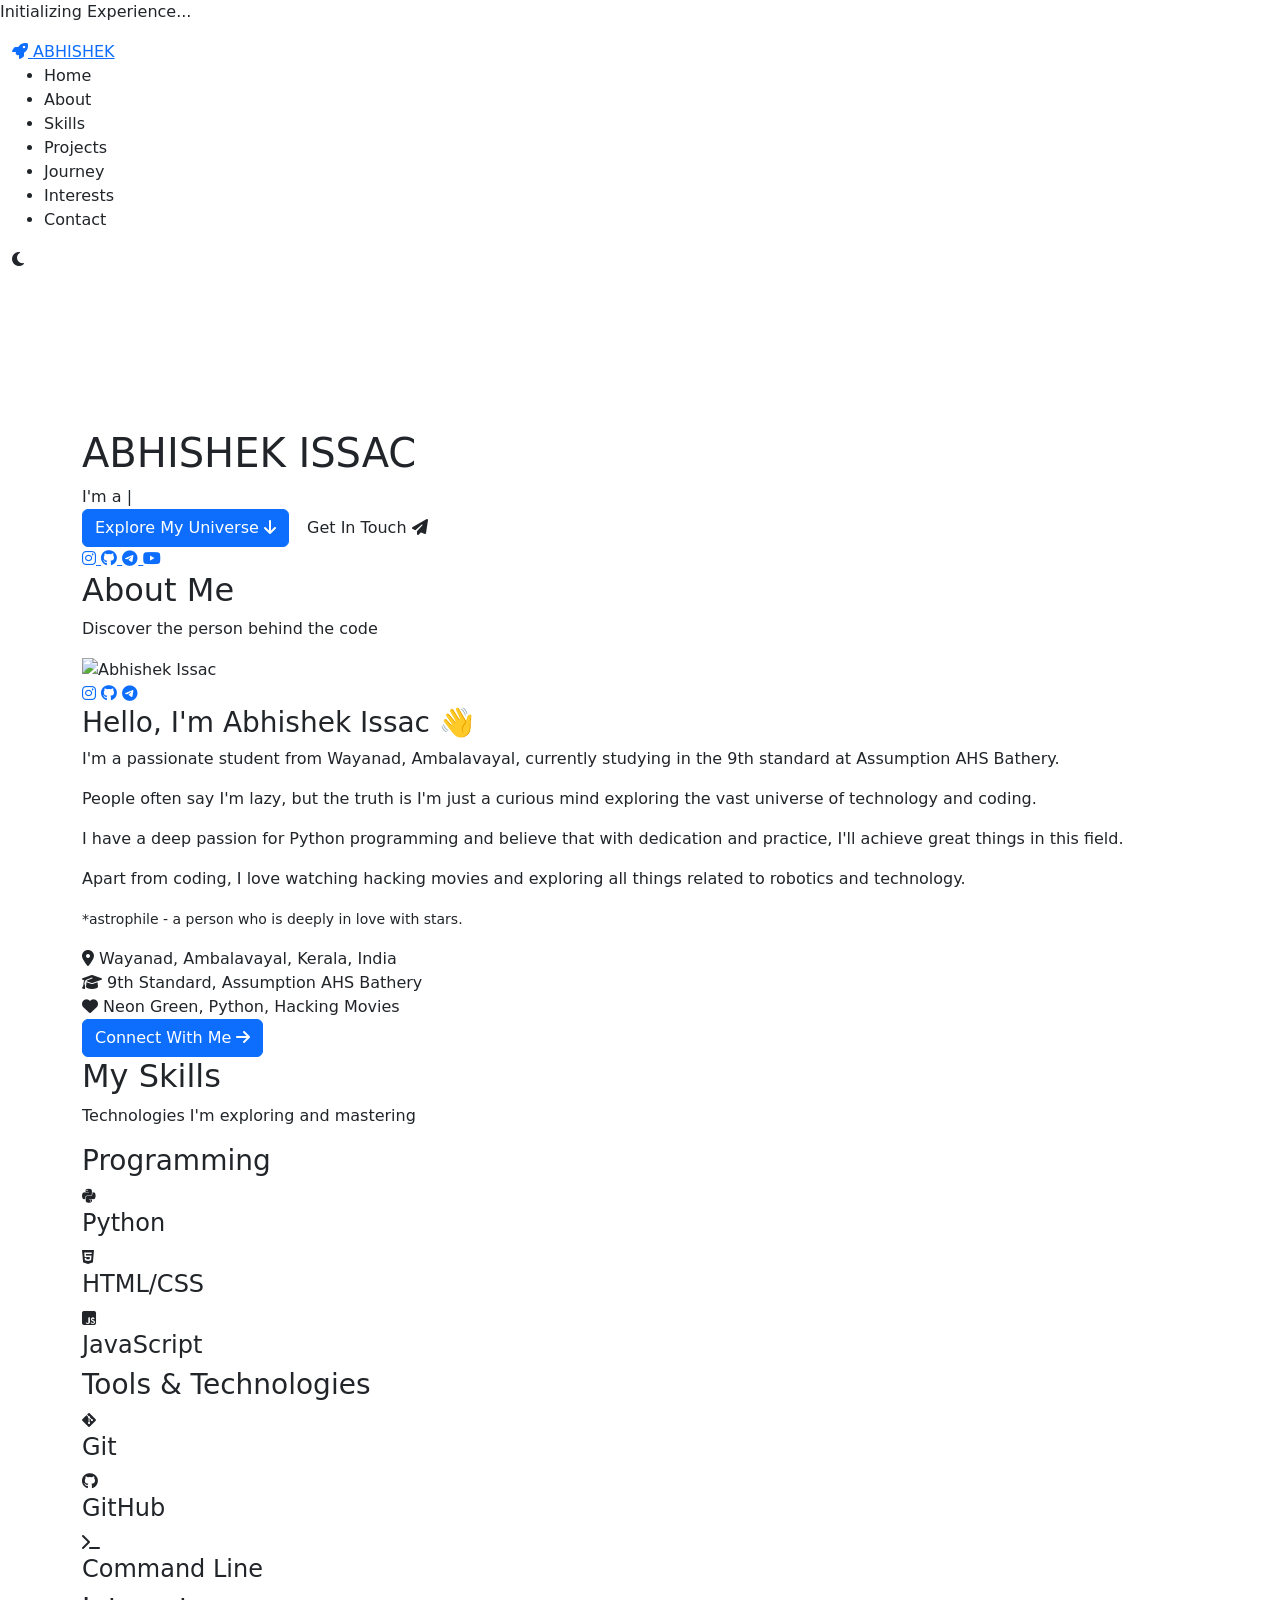
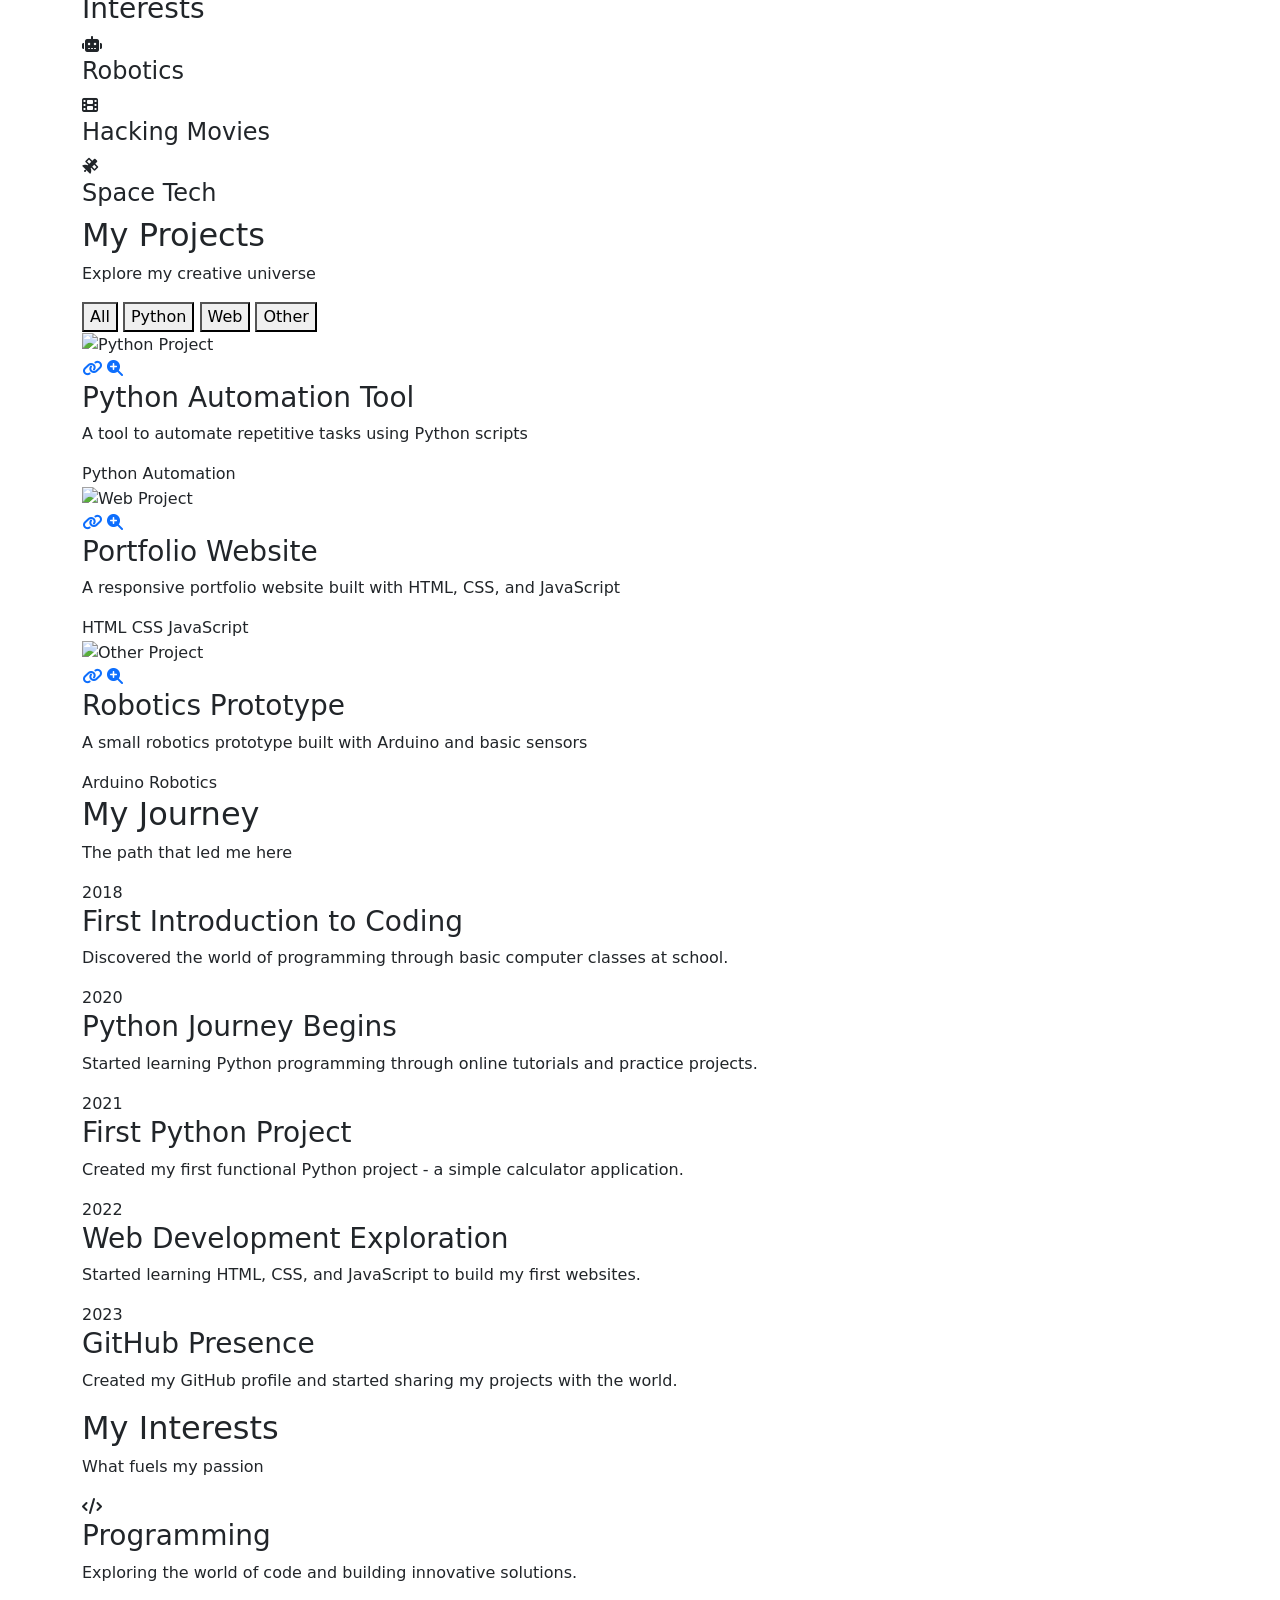
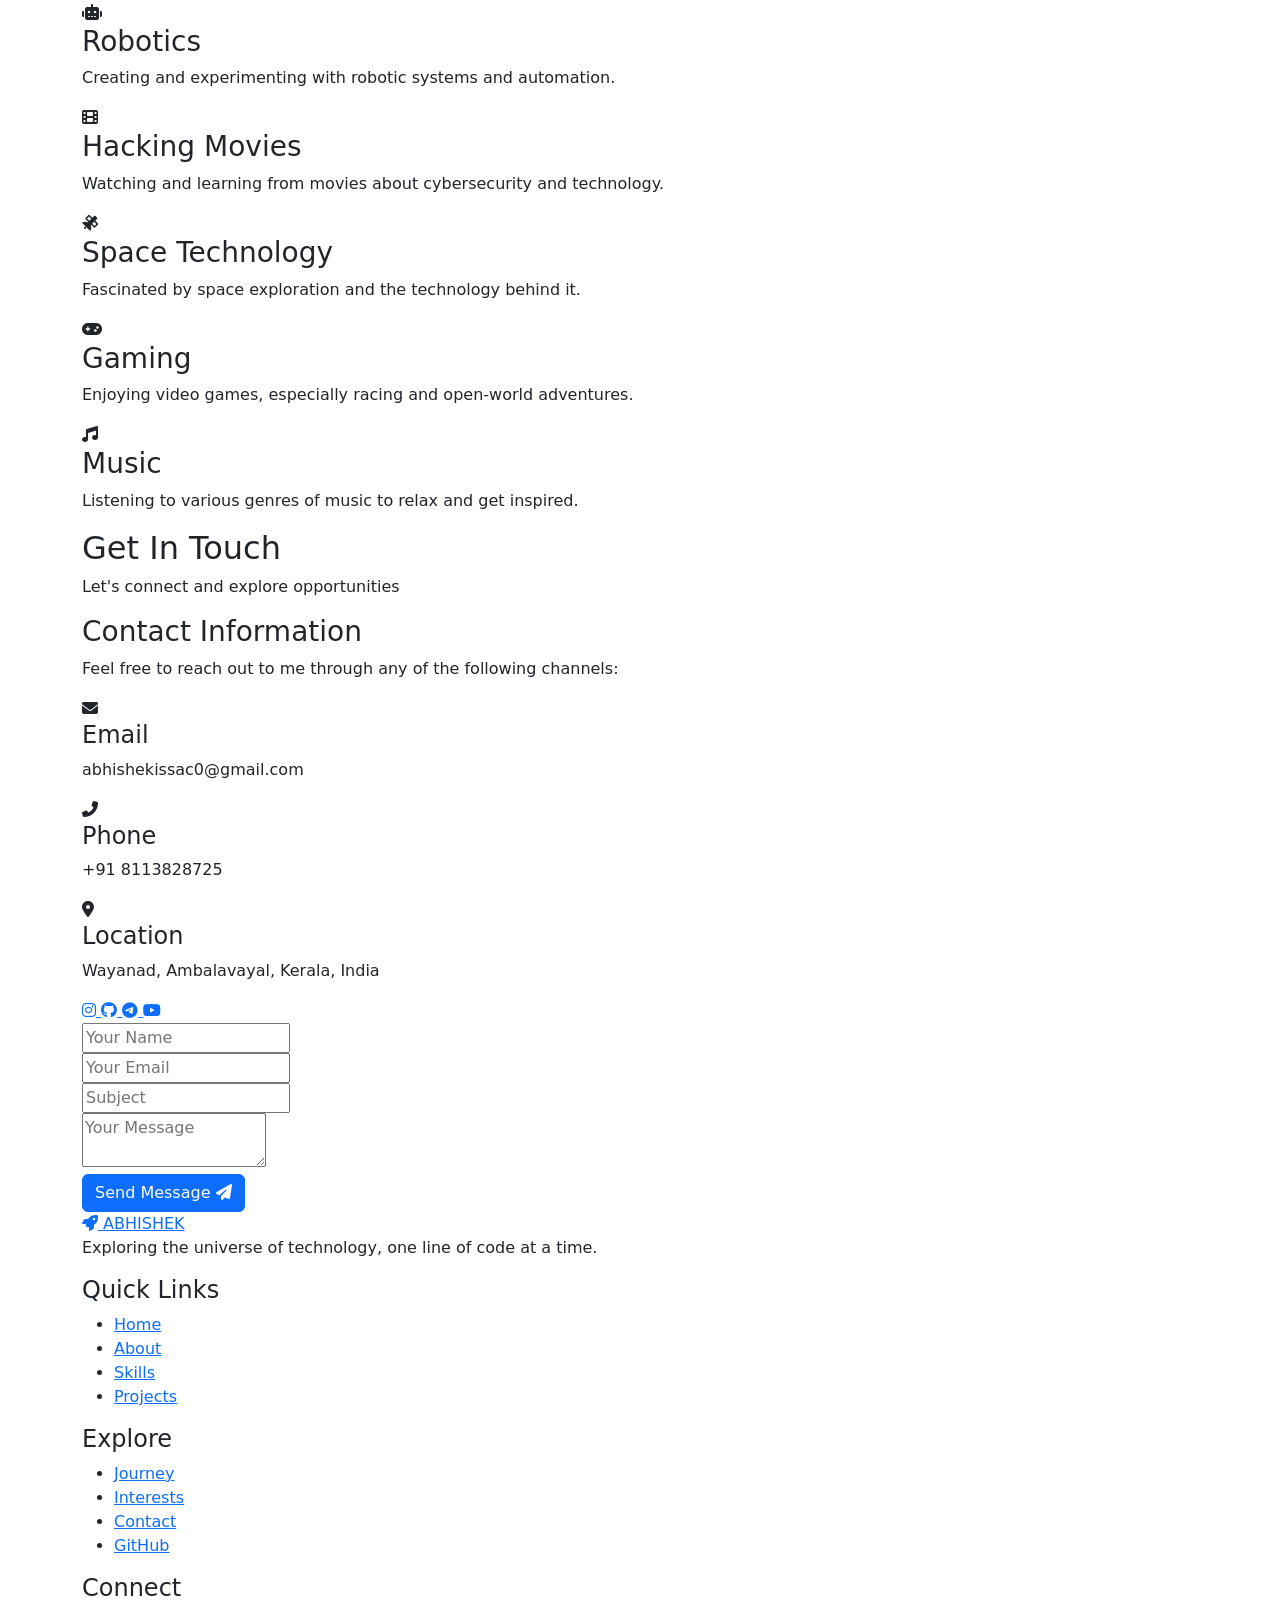
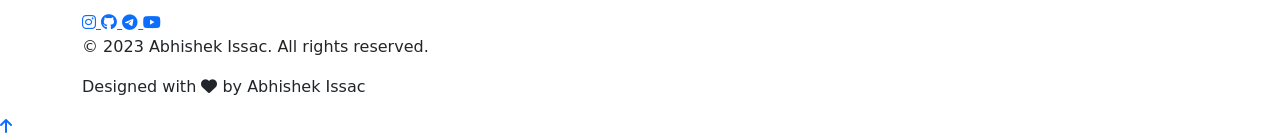
==== index.html @ 9689aa0f "Update index.html" ====
<!DOCTYPE html>
<html lang="en">
<head>
    <meta charset="UTF-8">
    <meta name="viewport" content="width=device-width, initial-scale=1.0">
    <title>Abhishek Issac | Flagship Portfolio</title>
    <meta name="description" content="Flagship portfolio website of Abhishek Issac - Student, Python Enthusiast & Future Tech Innovator">
    
    <!-- Favicon -->
    <link rel="icon" href="assets/images/favicon.png" type="image/png">
    
    <!-- External CSS Libraries -->
    <link rel="stylesheet" href="https://cdnjs.cloudflare.com/ajax/libs/font-awesome/6.4.0/css/all.min.css">
    <link rel="stylesheet" href="https://cdnjs.cloudflare.com/ajax/libs/animate.css/4.1.1/animate.min.css">
    <link rel="stylesheet" href="https://cdn.jsdelivr.net/npm/bootstrap@5.3.0/dist/css/bootstrap.min.css">
    <link rel="stylesheet" href="https://cdnjs.cloudflare.com/ajax/libs/aos/2.3.4/aos.css">
    <link rel="stylesheet" href="https://cdnjs.cloudflare.com/ajax/libs/Swiper/8.4.5/swiper-bundle.min.css">
    
    <!-- Custom CSS -->
    <link rel="stylesheet" href="assets/css/style.css">
    <link rel="stylesheet" href="assets/css/animations.css">
    <link rel="stylesheet" href="assets/css/responsive.css">
    
    <!-- Preload Critical Resources -->
    <link rel="preload" href="assets/fonts/Orbitron-VariableFont_wght.ttf" as="font" type="font/ttf" crossorigin>
    <link rel="preload" href="assets/videos/hero-bg.mp4" as="video" type="video/mp4">
    
    <!-- Open Graph / Meta Tags for Social Sharing -->
    <meta property="og:title" content="Abhishek Issac | Flagship Portfolio">
    <meta property="og:description" content="Flagship portfolio website of Abhishek Issac - Student, Python Enthusiast & Future Tech Innovator">
    <meta property="og:image" content="https://via.placeholder.com/1200x630">
    <meta property="og:url" content="https://abhishek-issac.github.io">
    <meta name="twitter:card" content="summary_large_image">
</head>
<body>
    <!-- Preloader -->
    <div id="preloader">
        <div class="loader">
            <div class="planet-loader">
                <div class="ring"></div>
                <div class="planet"></div>
            </div>
            <p class="loading-text">Initializing Experience...</p>
        </div>
    </div>

    <!-- Background Effects -->
    <div id="stars-container"></div>
    <div id="particles-js"></div>
    
    <!-- Cursor Effect -->
    <div class="cursor-dot"></div>
    <div class="cursor-outline"></div>

    <!-- Header -->
    <header class="header">
        <div class="container-fluid">
            <div class="header-content">
                <div class="logo">
                    <a href="#home">
                        <span class="logo-icon"><i class="fas fa-rocket"></i></span>
                        <span class="logo-text">ABHISHEK</span>
                    </a>
                </div>
                
                <nav class="nav-menu">
                    <ul>
                        <li><a href="#home" class="nav-link active">Home</a></li>
                        <li><a href="#about" class="nav-link">About</a></li>
                        <li><a href="#skills" class="nav-link">Skills</a></li>
                        <li><a href="#projects" class="nav-link">Projects</a></li>
                        <li><a href="#journey" class="nav-link">Journey</a></li>
                        <li><a href="#interests" class="nav-link">Interests</a></li>
                        <li><a href="#contact" class="nav-link">Contact</a></li>
                    </ul>
                </nav>
                
                <div class="menu-toggle">
                    <span></span>
                    <span></span>
                    <span></span>
                </div>
                
                <div class="theme-toggle">
                    <i class="fas fa-moon"></i>
                </div>
            </div>
        </div>
    </header>

    <!-- Hero Section -->
    <section id="home" class="hero">
        <div class="hero-bg">
            <video autoplay muted loop playsinline class="hero-video">
                <source src="assets/videos/hero-bg.mp4" type="video/mp4">
            </video>
            <div class="overlay"></div>
        </div>
        
        <div class="hero-content">
            <div class="container">
                <div class="hero-inner">
                    <div class="hero-text">
                        <h1 class="hero-title animate__animated animate__fadeInUp">
                            <span class="line">ABHISHEK</span>
                            <span class="line">ISSAC</span>
                        </h1>
                        
                        <div class="hero-subtitle animate__animated animate__fadeInUp animate__delay-1s">
                            <div class="code-typing">
                                <span class="static-text">I'm a </span>
                                <span id="typing-text"></span>
                                <span class="cursor">|</span>
                            </div>
                        </div>
                        
                        <div class="hero-buttons animate__animated animate__fadeInUp animate__delay-2s">
                            <a href="#about" class="btn btn-primary">
                                <span>Explore My Universe</span>
                                <i class="fas fa-arrow-down"></i>
                            </a>
                            <a href="#contact" class="btn btn-outline">
                                <span>Get In Touch</span>
                                <i class="fas fa-paper-plane"></i>
                            </a>
                        </div>
                        
                        <div class="hero-social animate__animated animate__fadeInUp animate__delay-3s">
                            <a href="https://instagram.com/Abhishek_issac_" target="_blank" class="social-link">
                                <i class="fab fa-instagram"></i>
                            </a>
                            <a href="https://github.com/Abhishek-issac" target="_blank" class="social-link">
                                <i class="fab fa-github"></i>
                            </a>
                            <a href="https://t.me/Abhisheksvlog" target="_blank" class="social-link">
                                <i class="fab fa-telegram"></i>
                            </a>
                            <a href="https://www.youtube.com/playlist?list=PL9nqZ8bkLgsmey2G03K1tplG20GuR4be5" target="_blank" class="social-link">
                                <i class="fab fa-youtube"></i>
                            </a>
                        </div>
                    </div>
                    
                    <div class="hero-visual animate__animated animate__fadeInRight">
                        <div class="planet-container">
                            <div class="planet">
                                <div class="planet-surface"></div>
                                <div class="planet-atmosphere"></div>
                                <div class="planet-ring"></div>
                            </div>
                            <div class="orbit">
                                <div class="satellite"></div>
                            </div>
                        </div>
                    </div>
                </div>
            </div>
        </div>
        
        <div class="scroll-indicator">
            <div class="mouse">
                <div class="wheel"></div>
            </div>
            <div class="arrows">
                <span></span>
                <span></span>
                <span></span>
            </div>
        </div>
    </section>

    <!-- About Section -->
    <section id="about" class="about section">
        <div class="container">
            <div class="section-header">
                <h2 class="section-title">About Me</h2>
                <div class="section-divider"></div>
                <p class="section-subtitle">Discover the person behind the code</p>
            </div>
            
            <div class="about-content">
                <div class="about-image" data-aos="fade-right">
                    <div class="image-frame">
                        <img src="https://via.placeholder.com/500x600" alt="Abhishek Issac" class="profile-img">
                        <div class="image-overlay">
                            <div class="social-icons">
                                <a href="https://instagram.com/Abhishek_issac_" target="_blank"><i class="fab fa-instagram"></i></a>
                                <a href="https://github.com/Abhishek-issac" target="_blank"><i class="fab fa-github"></i></a>
                                <a href="https://t.me/Abhisheksvlog" target="_blank"><i class="fab fa-telegram"></i></a>
                            </div>
                        </div>
                    </div>
                </div>
                
                <div class="about-text" data-aos="fade-left">
                    <h3>Hello, I'm Abhishek Issac 👋</h3>
                    <p>I'm a passionate student from <span class="highlight">Wayanad, Ambalavayal</span>, currently studying in the 9th standard at Assumption AHS Bathery.</p>
                    <p>People often say I'm <span class="highlight">lazy</span>, but the truth is I'm just a curious mind exploring the vast universe of technology and coding.</p>
                    <p>I have a deep passion for <span class="highlight">Python programming</span> and believe that with dedication and practice, I'll achieve great things in this field.</p>
                    <p>Apart from coding, I love watching <span class="highlight">hacking movies</span> and exploring all things related to <span class="highlight">robotics and technology</span>.</p>
                    <p class="astrophile-note"><small>*astrophile - a person who is deeply in love with stars.</small></p>
                    
                    <div class="personal-info">
                        <div class="info-item">
                            <i class="fas fa-map-marker-alt"></i>
                            <span>Wayanad, Ambalavayal, Kerala, India</span>
                        </div>
                        <div class="info-item">
                            <i class="fas fa-graduation-cap"></i>
                            <span>9th Standard, Assumption AHS Bathery</span>
                        </div>
                        <div class="info-item">
                            <i class="fas fa-heart"></i>
                            <span>Neon Green, Python, Hacking Movies</span>
                        </div>
                    </div>
                    
                    <a href="#contact" class="btn btn-primary">
                        <span>Connect With Me</span>
                        <i class="fas fa-arrow-right"></i>
                    </a>
                </div>
            </div>
        </div>
    </section>

    <!-- Skills Section -->
    <section id="skills" class="skills section">
        <div class="container">
            <div class="section-header">
                <h2 class="section-title">My Skills</h2>
                <div class="section-divider"></div>
                <p class="section-subtitle">Technologies I'm exploring and mastering</p>
            </div>
            
            <div class="skills-container">
                <div class="skill-category" data-aos="fade-up" data-aos-delay="100">
                    <h3>Programming</h3>
                    <div class="skills-grid">
                        <div class="skill-item">
                            <div class="skill-icon">
                                <i class="fab fa-python"></i>
                            </div>
                            <div class="skill-info">
                                <h4>Python</h4>
                                <div class="skill-bar">
                                    <div class="skill-progress" style="width: 75%"></div>
                                </div>
                            </div>
                        </div>
                        
                        <div class="skill-item">
                            <div class="skill-icon">
                                <i class="fab fa-html5"></i>
                            </div>
                            <div class="skill-info">
                                <h4>HTML/CSS</h4>
                                <div class="skill-bar">
                                    <div class="skill-progress" style="width: 65%"></div>
                                </div>
                            </div>
                        </div>
                        
                        <div class="skill-item">
                            <div class="skill-icon">
                                <i class="fab fa-js-square"></i>
                            </div>
                            <div class="skill-info">
                                <h4>JavaScript</h4>
                                <div class="skill-bar">
                                    <div class="skill-progress" style="width: 40%"></div>
                                </div>
                            </div>
                        </div>
                    </div>
                </div>
                
                <div class="skill-category" data-aos="fade-up" data-aos-delay="200">
                    <h3>Tools & Technologies</h3>
                    <div class="skills-grid">
                        <div class="skill-item">
                            <div class="skill-icon">
                                <i class="fab fa-git-alt"></i>
                            </div>
                            <div class="skill-info">
                                <h4>Git</h4>
                                <div class="skill-bar">
                                    <div class="skill-progress" style="width: 60%"></div>
                                </div>
                            </div>
                        </div>
                        
                        <div class="skill-item">
                            <div class="skill-icon">
                                <i class="fab fa-github"></i>
                            </div>
                            <div class="skill-info">
                                <h4>GitHub</h4>
                                <div class="skill-bar">
                                    <div class="skill-progress" style="width: 70%"></div>
                                </div>
                            </div>
                        </div>
                        
                        <div class="skill-item">
                            <div class="skill-icon">
                                <i class="fas fa-terminal"></i>
                            </div>
                            <div class="skill-info">
                                <h4>Command Line</h4>
                                <div class="skill-bar">
                                    <div class="skill-progress" style="width: 50%"></div>
                                </div>
                            </div>
                        </div>
                    </div>
                </div>
                
                <div class="skill-category" data-aos="fade-up" data-aos-delay="300">
                    <h3>Interests</h3>
                    <div class="skills-grid">
                        <div class="skill-item">
                            <div class="skill-icon">
                                <i class="fas fa-robot"></i>
                            </div>
                            <div class="skill-info">
                                <h4>Robotics</h4>
                                <div class="skill-bar">
                                    <div class="skill-progress" style="width: 80%"></div>
                                </div>
                            </div>
                        </div>
                        
                        <div class="skill-item">
                            <div class="skill-icon">
                                <i class="fas fa-film"></i>
                            </div>
                            <div class="skill-info">
                                <h4>Hacking Movies</h4>
                                <div class="skill-bar">
                                    <div class="skill-progress" style="width: 90%"></div>
                                </div>
                            </div>
                        </div>
                        
                        <div class="skill-item">
                            <div class="skill-icon">
                                <i class="fas fa-satellite"></i>
                            </div>
                            <div class="skill-info">
                                <h4>Space Tech</h4>
                                <div class="skill-bar">
                                    <div class="skill-progress" style="width: 85%"></div>
                                </div>
                            </div>
                        </div>
                    </div>
                </div>
            </div>
        </div>
    </section>

    <!-- Projects Section -->
    <section id="projects" class="projects section">
        <div class="container">
            <div class="section-header">
                <h2 class="section-title">My Projects</h2>
                <div class="section-divider"></div>
                <p class="section-subtitle">Explore my creative universe</p>
            </div>
            
            <div class="projects-filter">
                <button class="filter-btn active" data-filter="all">All</button>
                <button class="filter-btn" data-filter="python">Python</button>
                <button class="filter-btn" data-filter="web">Web</button>
                <button class="filter-btn" data-filter="other">Other</button>
            </div>
            
            <div class="projects-grid">
                <div class="project-card" data-category="python" data-aos="zoom-in">
                    <div class="project-image">
                        <img src="https://via.placeholder.com/600x400" alt="Python Project">
                        <div class="project-overlay">
                            <a href="#" class="project-link"><i class="fas fa-link"></i></a>
                            <a href="#" class="project-zoom"><i class="fas fa-search-plus"></i></a>
                        </div>
                    </div>
                    <div class="project-info">
                        <h3>Python Automation Tool</h3>
                        <p>A tool to automate repetitive tasks using Python scripts</p>
                        <div class="project-tags">
                            <span>Python</span>
                            <span>Automation</span>
                        </div>
                    </div>
                </div>
                
                <div class="project-card" data-category="web" data-aos="zoom-in" data-aos-delay="100">
                    <div class="project-image">
                        <img src="https://via.placeholder.com/600x400" alt="Web Project">
                        <div class="project-overlay">
                            <a href="#" class="project-link"><i class="fas fa-link"></i></a>
                            <a href="#" class="project-zoom"><i class="fas fa-search-plus"></i></a>
                        </div>
                    </div>
                    <div class="project-info">
                        <h3>Portfolio Website</h3>
                        <p>A responsive portfolio website built with HTML, CSS, and JavaScript</p>
                        <div class="project-tags">
                            <span>HTML</span>
                            <span>CSS</span>
                            <span>JavaScript</span>
                        </div>
                    </div>
                </div>
                
                <div class="project-card" data-category="other" data-aos="zoom-in" data-aos-delay="200">
                    <div class="project-image">
                        <img src="https://via.placeholder.com/600x400" alt="Other Project">
                        <div class="project-overlay">
                            <a href="#" class="project-link"><i class="fas fa-link"></i></a>
                            <a href="#" class="project-zoom"><i class="fas fa-search-plus"></i></a>
                        </div>
                    </div>
                    <div class="project-info">
                        <h3>Robotics Prototype</h3>
                        <p>A small robotics prototype built with Arduino and basic sensors</p>
                        <div class="project-tags">
                            <span>Arduino</span>
                            <span>Robotics</span>
                        </div>
                    </div>
                </div>
            </div>
        </div>
    </section>

    <!-- Journey Section -->
    <section id="journey" class="journey section">
        <div class="container">
            <div class="section-header">
                <h2 class="section-title">My Journey</h2>
                <div class="section-divider"></div>
                <p class="section-subtitle">The path that led me here</p>
            </div>
            
            <div class="journey-timeline">
                <div class="timeline-item" data-aos="fade-right">
                    <div class="timeline-dot"></div>
                    <div class="timeline-content">
                        <div class="timeline-date">2018</div>
                        <h3>First Introduction to Coding</h3>
                        <p>Discovered the world of programming through basic computer classes at school.</p>
                    </div>
                </div>
                
                <div class="timeline-item" data-aos="fade-left">
                    <div class="timeline-dot"></div>
                    <div class="timeline-content">
                        <div class="timeline-date">2020</div>
                        <h3>Python Journey Begins</h3>
                        <p>Started learning Python programming through online tutorials and practice projects.</p>
                    </div>
                </div>
                
                <div class="timeline-item" data-aos="fade-right">
                    <div class="timeline-dot"></div>
                    <div class="timeline-content">
                        <div class="timeline-date">2021</div>
                        <h3>First Python Project</h3>
                        <p>Created my first functional Python project - a simple calculator application.</p>
                    </div>
                </div>
                
                <div class="timeline-item" data-aos="fade-left">
                    <div class="timeline-dot"></div>
                    <div class="timeline-content">
                        <div class="timeline-date">2022</div>
                        <h3>Web Development Exploration</h3>
                        <p>Started learning HTML, CSS, and JavaScript to build my first websites.</p>
                    </div>
                </div>
                
                <div class="timeline-item" data-aos="fade-right">
                    <div class="timeline-dot"></div>
                    <div class="timeline-content">
                        <div class="timeline-date">2023</div>
                        <h3>GitHub Presence</h3>
                        <p>Created my GitHub profile and started sharing my projects with the world.</p>
                    </div>
                </div>
            </div>
        </div>
    </section>

    <!-- Interests Section -->
    <section id="interests" class="interests section">
        <div class="container">
            <div class="section-header">
                <h2 class="section-title">My Interests</h2>
                <div class="section-divider"></div>
                <p class="section-subtitle">What fuels my passion</p>
            </div>
            
            <div class="interests-container">
                <div class="interest-card" data-aos="flip-left">
                    <div class="interest-icon">
                        <i class="fas fa-code"></i>
                    </div>
                    <h3>Programming</h3>
                    <p>Exploring the world of code and building innovative solutions.</p>
                </div>
                
                <div class="interest-card" data-aos="flip-left" data-aos-delay="100">
                    <div class="interest-icon">
                        <i class="fas fa-robot"></i>
                    </div>
                    <h3>Robotics</h3>
                    <p>Creating and experimenting with robotic systems and automation.</p>
                </div>
                
                <div class="interest-card" data-aos="flip-left" data-aos-delay="200">
                    <div class="interest-icon">
                        <i class="fas fa-film"></i>
                    </div>
                    <h3>Hacking Movies</h3>
                    <p>Watching and learning from movies about cybersecurity and technology.</p>
                </div>
                
                <div class="interest-card" data-aos="flip-left" data-aos-delay="300">
                    <div class="interest-icon">
                        <i class="fas fa-satellite"></i>
                    </div>
                    <h3>Space Technology</h3>
                    <p>Fascinated by space exploration and the technology behind it.</p>
                </div>
                
                <div class="interest-card" data-aos="flip-left" data-aos-delay="400">
                    <div class="interest-icon">
                        <i class="fas fa-gamepad"></i>
                    </div>
                    <h3>Gaming</h3>
                    <p>Enjoying video games, especially racing and open-world adventures.</p>
                </div>
                
                <div class="interest-card" data-aos="flip-left" data-aos-delay="500">
                    <div class="interest-icon">
                        <i class="fas fa-music"></i>
                    </div>
                    <h3>Music</h3>
                    <p>Listening to various genres of music to relax and get inspired.</p>
                </div>
            </div>
        </div>
    </section>

    <!-- Contact Section -->
    <section id="contact" class="contact section">
        <div class="container">
            <div class="section-header">
                <h2 class="section-title">Get In Touch</h2>
                <div class="section-divider"></div>
                <p class="section-subtitle">Let's connect and explore opportunities</p>
            </div>
            
            <div class="contact-content">
                <div class="contact-info" data-aos="fade-right">
                    <h3>Contact Information</h3>
                    <p>Feel free to reach out to me through any of the following channels:</p>
                    
                    <div class="contact-item">
                        <div class="contact-icon">
                            <i class="fas fa-envelope"></i>
                        </div>
                        <div class="contact-text">
                            <h4>Email</h4>
                            <p>abhishekissac0@gmail.com</p>
                        </div>
                    </div>
                    
                    <div class="contact-item">
                        <div class="contact-icon">
                            <i class="fas fa-phone-alt"></i>
                        </div>
                        <div class="contact-text">
                            <h4>Phone</h4>
                            <p>+91 8113828725</p>
                        </div>
                    </div>
                    
                    <div class="contact-item">
                        <div class="contact-icon">
                            <i class="fas fa-map-marker-alt"></i>
                        </div>
                        <div class="contact-text">
                            <h4>Location</h4>
                            <p>Wayanad, Ambalavayal, Kerala, India</p>
                        </div>
                    </div>
                    
                    <div class="social-links">
                        <a href="https://instagram.com/Abhishek_issac_" target="_blank" class="social-link">
                            <i class="fab fa-instagram"></i>
                        </a>
                        <a href="https://github.com/Abhishek-issac" target="_blank" class="social-link">
                            <i class="fab fa-github"></i>
                        </a>
                        <a href="https://t.me/Abhisheksvlog" target="_blank" class="social-link">
                            <i class="fab fa-telegram"></i>
                        </a>
                        <a href="https://www.youtube.com/playlist?list=PL9nqZ8bkLgsmey2G03K1tplG20GuR4be5" target="_blank" class="social-link">
                            <i class="fab fa-youtube"></i>
                        </a>
                    </div>
                </div>
                
                <div class="contact-form" data-aos="fade-left">
                    <form id="contactForm">
                        <div class="form-group">
                            <input type="text" id="name" name="name" placeholder="Your Name" required>
                        </div>
                        <div class="form-group">
                            <input type="email" id="email" name="email" placeholder="Your Email" required>
                        </div>
                        <div class="form-group">
                            <input type="text" id="subject" name="subject" placeholder="Subject" required>
                        </div>
                        <div class="form-group">
                            <textarea id="message" name="message" placeholder="Your Message" required></textarea>
                        </div>
                        <button type="submit" class="btn btn-primary">
                            <span>Send Message</span>
                            <i class="fas fa-paper-plane"></i>
                        </button>
                    </form>
                    <div id="formMessage" class="form-message"></div>
                </div>
            </div>
        </div>
    </section>

    <!-- Footer -->
    <footer class="footer">
        <div class="container">
            <div class="footer-content">
                <div class="footer-logo">
                    <a href="#home">
                        <span class="logo-icon"><i class="fas fa-rocket"></i></span>
                        <span class="logo-text">ABHISHEK</span>
                    </a>
                    <p>Exploring the universe of technology, one line of code at a time.</p>
                </div>
                
                <div class="footer-links">
                    <div class="footer-column">
                        <h4>Quick Links</h4>
                        <ul>
                            <li><a href="#home">Home</a></li>
                            <li><a href="#about">About</a></li>
                            <li><a href="#skills">Skills</a></li>
                            <li><a href="#projects">Projects</a></li>
                        </ul>
                    </div>
                    
                    <div class="footer-column">
                        <h4>Explore</h4>
                        <ul>
                            <li><a href="#journey">Journey</a></li>
                            <li><a href="#interests">Interests</a></li>
                            <li><a href="#contact">Contact</a></li>
                            <li><a href="https://github.com/Abhishek-issac" target="_blank">GitHub</a></li>
                        </ul>
                    </div>
                    
                    <div class="footer-column">
                        <h4>Connect</h4>
                        <div class="social-links">
                            <a href="https://instagram.com/Abhishek_issac_" target="_blank" class="social-link">
                                <i class="fab fa-instagram"></i>
                            </a>
                            <a href="https://github.com/Abhishek-issac" target="_blank" class="social-link">
                                <i class="fab fa-github"></i>
                            </a>
                            <a href="https://t.me/Abhisheksvlog" target="_blank" class="social-link">
                                <i class="fab fa-telegram"></i>
                            </a>
                            <a href="https://www.youtube.com/playlist?list=PL9nqZ8bkLgsmey2G03K1tplG20GuR4be5" target="_blank" class="social-link">
                                <i class="fab fa-youtube"></i>
                            </a>
                        </div>
                    </div>
                </div>
            </div>
            
            <div class="footer-bottom">
                <div class="copyright">
                    <p>&copy; 2023 Abhishek Issac. All rights reserved.</p>
                </div>
                <div class="footer-credits">
                    <p>Designed with <i class="fas fa-heart"></i> by Abhishek Issac</p>
                </div>
            </div>
        </div>
    </footer>

    <!-- Back to Top Button -->
    <a href="#" id="backToTop" class="back-to-top">
        <i class="fas fa-arrow-up"></i>
    </a>

    <!-- External JavaScript Libraries -->
    <script src="https://code.jquery.com/jquery-3.6.0.min.js"></script>
    <script src="https://cdn.jsdelivr.net/npm/bootstrap@5.3.0/dist/js/bootstrap.bundle.min.js"></script>
    <script src="https://cdnjs.cloudflare.com/ajax/libs/aos/2.3.4/aos.js"></script>
    <script src="https://cdnjs.cloudflare.com/ajax/libs/Swiper/8.4.5/swiper-bundle.min.js"></script>
    <script src="https://cdn.jsdelivr.net/particles.js/2.0.0/particles.min.js"></script>
    <script src="https://cdn.jsdelivr.net/npm/typed.js@2.0.12"></script>
    
    <!-- Custom JavaScript -->
    <script src="assets/js/main.js"></script>
    <script src="assets/js/animations.js"></script>
    <script src="assets/js/custom.js"></script>
</body>
</html>
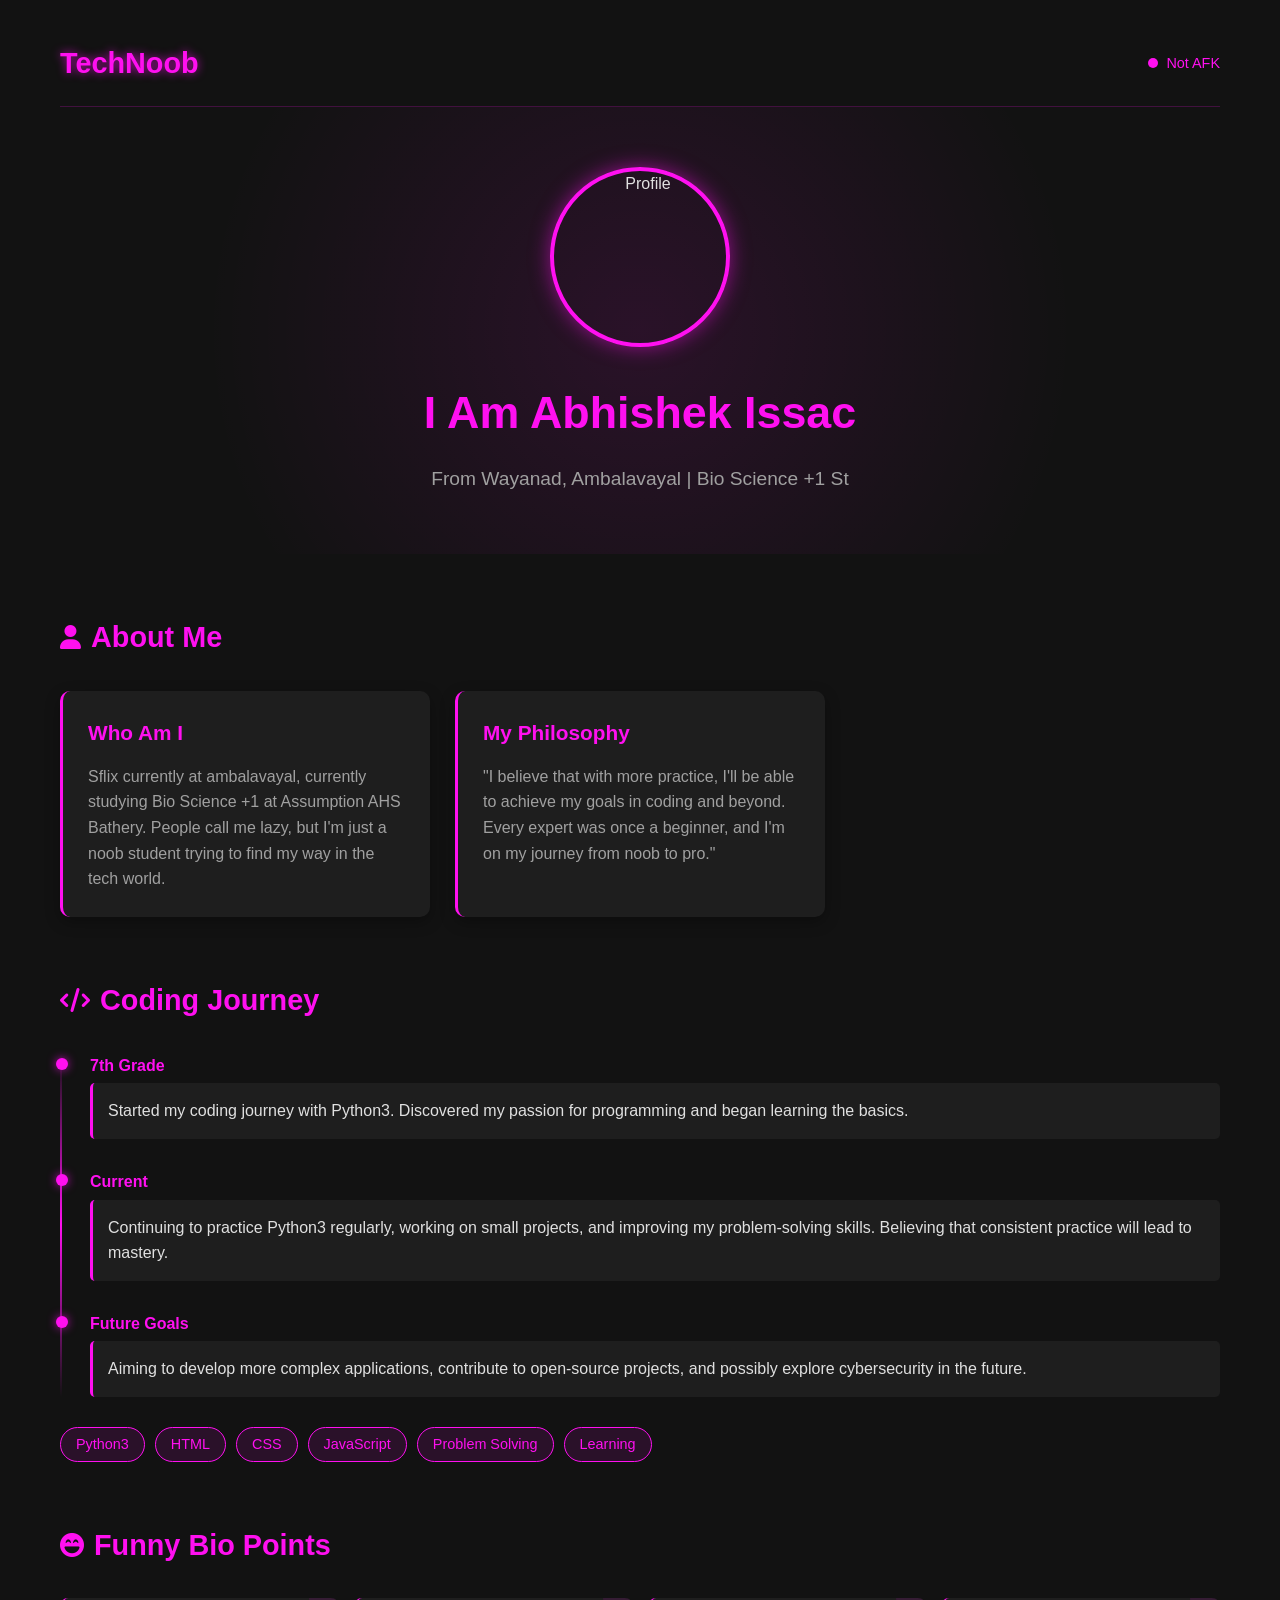
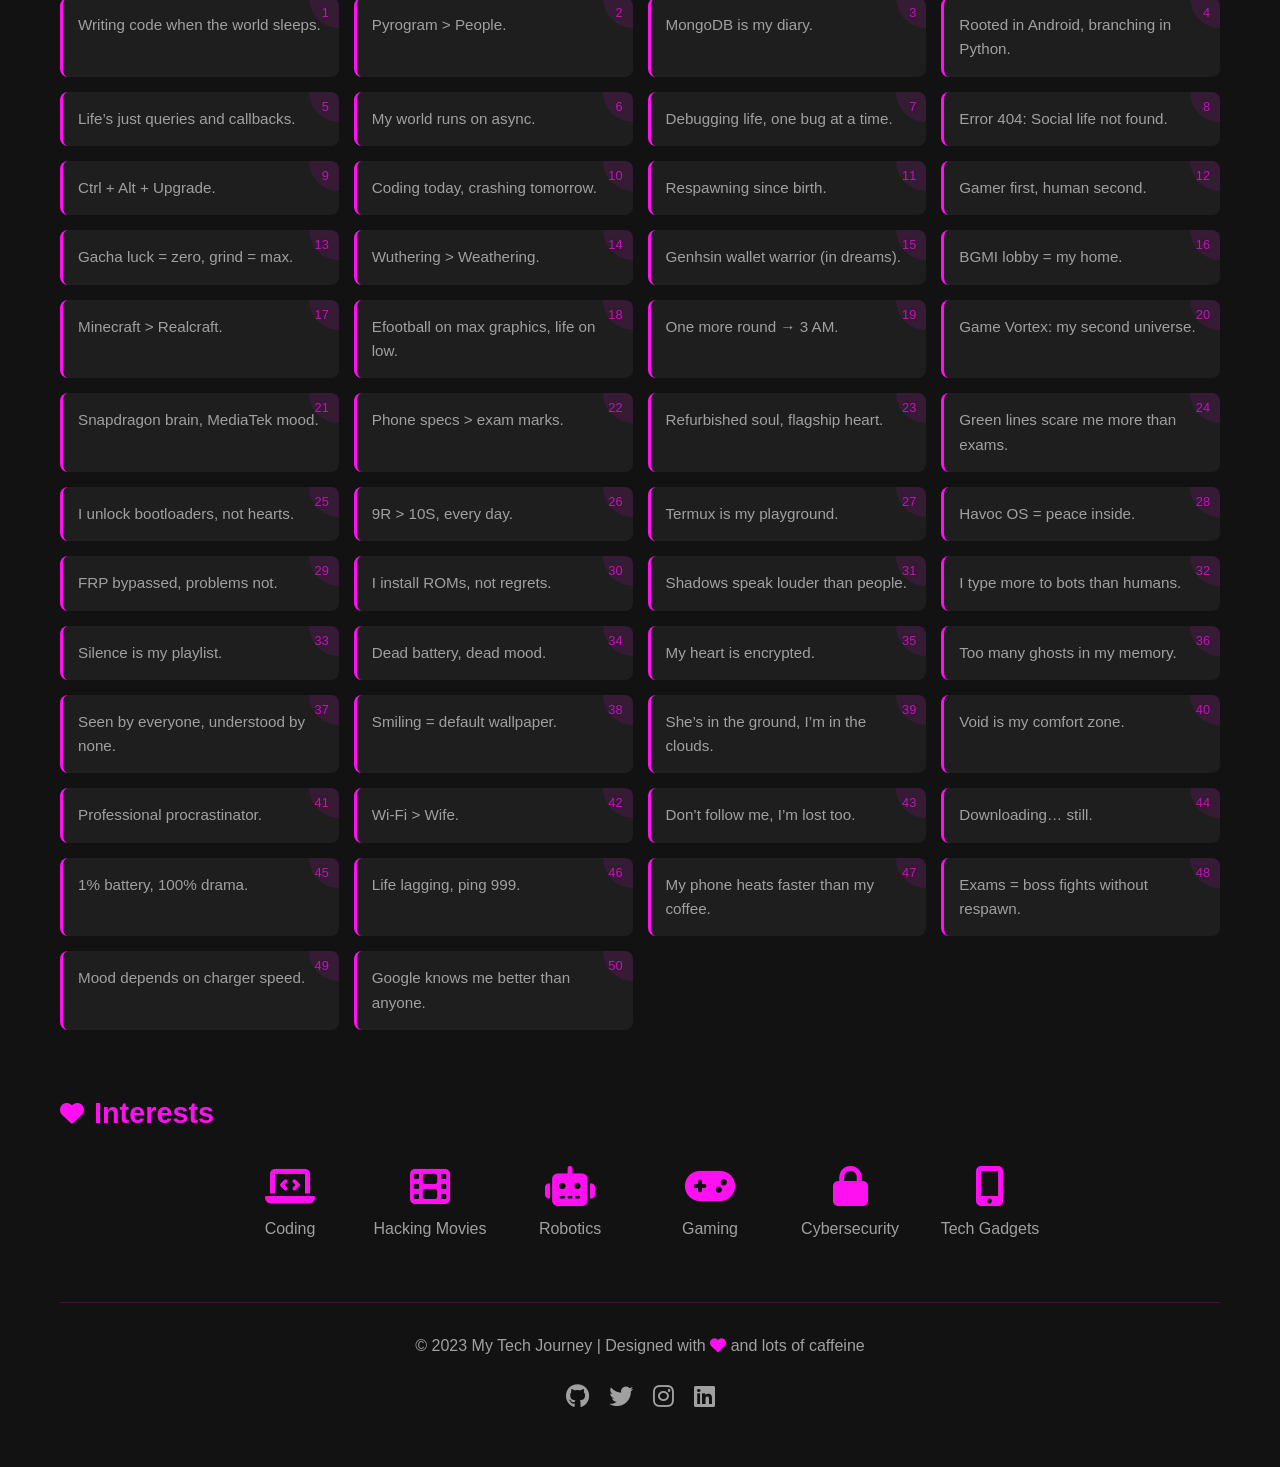
==== commit 9977c7cc: "Update index.html" ====
--- a/index.html
+++ b/index.html
@@ -3,722 +3,702 @@
 <head>
     <meta charset="UTF-8">
     <meta name="viewport" content="width=device-width, initial-scale=1.0">
-    <title>Abhishek Issac | Flagship Portfolio</title>
-    <meta name="description" content="Flagship portfolio website of Abhishek Issac - Student, Python Enthusiast & Future Tech Innovator">
-    
-    <!-- Favicon -->
-    <link rel="icon" href="assets/images/favicon.png" type="image/png">
-    
-    <!-- External CSS Libraries -->
+    <title>About Me | Tech Enthusiast</title>
     <link rel="stylesheet" href="https://cdnjs.cloudflare.com/ajax/libs/font-awesome/6.4.0/css/all.min.css">
-    <link rel="stylesheet" href="https://cdnjs.cloudflare.com/ajax/libs/animate.css/4.1.1/animate.min.css">
-    <link rel="stylesheet" href="https://cdn.jsdelivr.net/npm/bootstrap@5.3.0/dist/css/bootstrap.min.css">
-    <link rel="stylesheet" href="https://cdnjs.cloudflare.com/ajax/libs/aos/2.3.4/aos.css">
-    <link rel="stylesheet" href="https://cdnjs.cloudflare.com/ajax/libs/Swiper/8.4.5/swiper-bundle.min.css">
-    
-    <!-- Custom CSS -->
-    <link rel="stylesheet" href="assets/css/style.css">
-    <link rel="stylesheet" href="assets/css/animations.css">
-    <link rel="stylesheet" href="assets/css/responsive.css">
-    
-    <!-- Preload Critical Resources -->
-    <link rel="preload" href="assets/fonts/Orbitron-VariableFont_wght.ttf" as="font" type="font/ttf" crossorigin>
-    <link rel="preload" href="assets/videos/hero-bg.mp4" as="video" type="video/mp4">
-    
-    <!-- Open Graph / Meta Tags for Social Sharing -->
-    <meta property="og:title" content="Abhishek Issac | Flagship Portfolio">
-    <meta property="og:description" content="Flagship portfolio website of Abhishek Issac - Student, Python Enthusiast & Future Tech Innovator">
-    <meta property="og:image" content="https://via.placeholder.com/1200x630">
-    <meta property="og:url" content="https://abhishek-issac.github.io">
-    <meta name="twitter:card" content="summary_large_image">
+    <style>
+        :root {
+            --primary-color: #ff10f0; /* Neon pink */
+            --dark-bg: #121212;
+            --darker-bg: #0a0a0a;
+            --light-text: #e0e0e0;
+            --secondary-text: #a0a0a0;
+            --card-bg: #1e1e1e;
+        }
+        
+        * {
+            margin: 0;
+            padding: 0;
+            box-sizing: border-box;
+            font-family: 'Segoe UI', Tahoma, Geneva, Verdana, sans-serif;
+        }
+        
+        body {
+            background-color: var(--dark-bg);
+            color: var(--light-text);
+            line-height: 1.6;
+            overflow-x: hidden;
+        }
+        
+        .container {
+            max-width: 1200px;
+            margin: 0 auto;
+            padding: 20px;
+        }
+        
+        header {
+            display: flex;
+            justify-content: space-between;
+            align-items: center;
+            padding: 20px 0;
+            border-bottom: 1px solid rgba(255, 16, 240, 0.2);
+        }
+        
+        .logo {
+            font-size: 1.8rem;
+            font-weight: bold;
+            color: var(--primary-color);
+            text-shadow: 0 0 10px rgba(255, 16, 240, 0.7);
+        }
+        
+        .status {
+            display: flex;
+            align-items: center;
+            gap: 8px;
+            color: var(--primary-color);
+            font-size: 0.9rem;
+        }
+        
+        .status-dot {
+            width: 10px;
+            height: 10px;
+            background-color: var(--primary-color);
+            border-radius: 50%;
+            animation: pulse 2s infinite;
+        }
+        
+        @keyframes pulse {
+            0% { box-shadow: 0 0 0 0 rgba(255, 16, 240, 0.7); }
+            70% { box-shadow: 0 0 0 10px rgba(255, 16, 240, 0); }
+            100% { box-shadow: 0 0 0 0 rgba(255, 16, 240, 0); }
+        }
+        
+        .hero {
+            display: flex;
+            flex-direction: column;
+            align-items: center;
+            text-align: center;
+            padding: 60px 20px;
+            position: relative;
+        }
+        
+        .hero-bg {
+            position: absolute;
+            top: 0;
+            left: 0;
+            width: 100%;
+            height: 100%;
+            background: radial-gradient(circle at center, rgba(255, 16, 240, 0.1) 0%, rgba(10, 10, 10, 0) 70%);
+            z-index: -1;
+        }
+        
+        .profile-img {
+            width: 180px;
+            height: 180px;
+            border-radius: 50%;
+            border: 4px solid var(--primary-color);
+            box-shadow: 0 0 20px rgba(255, 16, 240, 0.5);
+            margin-bottom: 30px;
+            object-fit: cover;
+        }
+        
+        .hero h1 {
+            font-size: 2.8rem;
+            margin-bottom: 15px;
+            color: var(--primary-color);
+        }
+        
+        .hero p {
+            font-size: 1.2rem;
+            max-width: 700px;
+            color: var(--secondary-text);
+        }
+        
+        .section {
+            margin: 60px 0;
+        }
+        
+        .section-title {
+            font-size: 1.8rem;
+            margin-bottom: 30px;
+            color: var(--primary-color);
+            display: flex;
+            align-items: center;
+            gap: 10px;
+        }
+        
+        .section-title i {
+            font-size: 1.5rem;
+        }
+        
+        .cards {
+            display: grid;
+            grid-template-columns: repeat(auto-fill, minmax(300px, 1fr));
+            gap: 25px;
+        }
+        
+        .card {
+            background-color: var(--card-bg);
+            border-radius: 10px;
+            padding: 25px;
+            box-shadow: 0 5px 15px rgba(0, 0, 0, 0.3);
+            border-left: 3px solid var(--primary-color);
+            transition: transform 0.3s ease, box-shadow 0.3s ease;
+        }
+        
+        .card:hover {
+            transform: translateY(-5px);
+            box-shadow: 0 8px 20px rgba(255, 16, 240, 0.2);
+        }
+        
+        .card h3 {
+            font-size: 1.3rem;
+            margin-bottom: 15px;
+            color: var(--primary-color);
+        }
+        
+        .card p {
+            color: var(--secondary-text);
+        }
+        
+        .skills {
+            display: flex;
+            flex-wrap: wrap;
+            gap: 10px;
+            margin-top: 20px;
+        }
+        
+        .skill {
+            background-color: rgba(255, 16, 240, 0.1);
+            border: 1px solid var(--primary-color);
+            border-radius: 20px;
+            padding: 5px 15px;
+            font-size: 0.9rem;
+            color: var(--primary-color);
+        }
+        
+        .timeline {
+            position: relative;
+            margin: 30px 0;
+            padding-left: 30px;
+        }
+        
+        .timeline::before {
+            content: '';
+            position: absolute;
+            left: 0;
+            top: 0;
+            width: 2px;
+            height: 100%;
+            background: linear-gradient(to bottom, transparent, var(--primary-color), transparent);
+        }
+        
+        .timeline-item {
+            position: relative;
+            margin-bottom: 30px;
+        }
+        
+        .timeline-item::before {
+            content: '';
+            position: absolute;
+            left: -34px;
+            top: 5px;
+            width: 12px;
+            height: 12px;
+            border-radius: 50%;
+            background-color: var(--primary-color);
+            box-shadow: 0 0 10px rgba(255, 16, 240, 0.7);
+        }
+        
+        .timeline-date {
+            color: var(--primary-color);
+            font-weight: bold;
+            margin-bottom: 5px;
+        }
+        
+        .timeline-content {
+            background-color: var(--card-bg);
+            padding: 15px;
+            border-radius: 5px;
+            border-left: 3px solid var(--primary-color);
+        }
+        
+        .interests {
+            display: flex;
+            flex-wrap: wrap;
+            gap: 20px;
+            justify-content: center;
+            margin-top: 30px;
+        }
+        
+        .interest {
+            display: flex;
+            flex-direction: column;
+            align-items: center;
+            width: 120px;
+        }
+        
+        .interest i {
+            font-size: 2.5rem;
+            color: var(--primary-color);
+            margin-bottom: 10px;
+        }
+        
+        .interest span {
+            text-align: center;
+            color: var(--secondary-text);
+        }
+        
+        footer {
+            text-align: center;
+            padding: 30px 0;
+            margin-top: 50px;
+            border-top: 1px solid rgba(255, 16, 240, 0.2);
+            color: var(--secondary-text);
+        }
+        
+        .social-links {
+            display: flex;
+            justify-content: center;
+            gap: 20px;
+            margin-top: 20px;
+        }
+        
+        .social-links a {
+            color: var(--secondary-text);
+            font-size: 1.5rem;
+            transition: color 0.3s ease;
+        }
+        
+        .social-links a:hover {
+            color: var(--primary-color);
+        }
+        
+        /* Funny Bio Points Section */
+        .bio-points {
+            display: grid;
+            grid-template-columns: repeat(auto-fill, minmax(250px, 1fr));
+            gap: 15px;
+            margin-top: 30px;
+        }
+        
+        .bio-point {
+            background-color: var(--card-bg);
+            border-radius: 8px;
+            padding: 15px;
+            border-left: 3px solid var(--primary-color);
+            transition: transform 0.3s ease;
+            position: relative;
+            overflow: hidden;
+        }
+        
+        .bio-point:hover {
+            transform: translateY(-3px);
+        }
+        
+        .bio-point::before {
+            content: '';
+            position: absolute;
+            top: 0;
+            right: 0;
+            width: 30px;
+            height: 30px;
+            background-color: var(--primary-color);
+            opacity: 0.1;
+            border-radius: 0 0 0 30px;
+        }
+        
+        .bio-point-number {
+            position: absolute;
+            top: 5px;
+            right: 10px;
+            font-size: 0.8rem;
+            color: var(--primary-color);
+            opacity: 0.7;
+        }
+        
+        .bio-point-text {
+            font-size: 0.95rem;
+            color: var(--secondary-text);
+        }
+        
+        @media (max-width: 768px) {
+            .hero h1 {
+                font-size: 2.2rem;
+            }
+            
+            .cards {
+                grid-template-columns: 1fr;
+            }
+            
+            .bio-points {
+                grid-template-columns: 1fr;
+            }
+        }
+    </style>
 </head>
 <body>
-    <!-- Preloader -->
-    <div id="preloader">
-        <div class="loader">
-            <div class="planet-loader">
-                <div class="ring"></div>
-                <div class="planet"></div>
+    <div class="container">
+        <header>
+            <div class="logo">TechNoob</div>
+            <div class="status">
+                <div class="status-dot"></div>
+                <span>Not AFK</span>
             </div>
-            <p class="loading-text">Initializing Experience...</p>
-        </div>
+        </header>
+        
+        <section class="hero">
+            <div class="hero-bg"></div>
+            <img src="https://envs.sh/i4y.jpg" alt="Profile" class="profile-img">
+            <h1>I Am Abhishek Issac </h1>
+            <p>From Wayanad, Ambalavayal | Bio Science +1 Student | Python Enthusiast | Hacking Movies Fanatic</p>
+        </section>
+        
+        <section class="section">
+            <h2 class="section-title"><i class="fas fa-user"></i> About Me</h2>
+            <div class="cards">
+                <div class="card">
+                    <h3>Who Am I</h3>
+                    <p>Sflix currently at ambalavayal, currently studying Bio Science +1 at Assumption AHS Bathery. People call me lazy, but I'm just a noob student trying to find my way in the tech world.</p>
+                </div>
+                <div class="card">
+                    <h3>My Philosophy</h3>
+                    <p>"I believe that with more practice, I'll be able to achieve my goals in coding and beyond. Every expert was once a beginner, and I'm on my journey from noob to pro."</p>
+                </div>
+            </div>
+        </section>
+        
+        <section class="section">
+            <h2 class="section-title"><i class="fas fa-code"></i> Coding Journey</h2>
+            <div class="timeline">
+                <div class="timeline-item">
+                    <div class="timeline-date">7th Grade</div>
+                    <div class="timeline-content">
+                        <p>Started my coding journey with Python3. Discovered my passion for programming and began learning the basics.</p>
+                    </div>
+                </div>
+                <div class="timeline-item">
+                    <div class="timeline-date">Current</div>
+                    <div class="timeline-content">
+                        <p>Continuing to practice Python3 regularly, working on small projects, and improving my problem-solving skills. Believing that consistent practice will lead to mastery.</p>
+                    </div>
+                </div>
+                <div class="timeline-item">
+                    <div class="timeline-date">Future Goals</div>
+                    <div class="timeline-content">
+                        <p>Aiming to develop more complex applications, contribute to open-source projects, and possibly explore cybersecurity in the future.</p>
+                    </div>
+                </div>
+            </div>
+            <div class="skills">
+                <div class="skill">Python3</div>
+                <div class="skill">HTML</div>
+                <div class="skill">CSS</div>
+                <div class="skill">JavaScript</div>
+                <div class="skill">Problem Solving</div>
+                <div class="skill">Learning</div>
+            </div>
+        </section>
+        
+        <section class="section">
+            <h2 class="section-title"><i class="fas fa-laugh-beam"></i> Funny Bio Points</h2>
+            <div class="bio-points">
+                <div class="bio-point">
+                    <div class="bio-point-number">1</div>
+                    <div class="bio-point-text">Writing code when the world sleeps.</div>
+                </div>
+                <div class="bio-point">
+                    <div class="bio-point-number">2</div>
+                    <div class="bio-point-text">Pyrogram > People.</div>
+                </div>
+                <div class="bio-point">
+                    <div class="bio-point-number">3</div>
+                    <div class="bio-point-text">MongoDB is my diary.</div>
+                </div>
+                <div class="bio-point">
+                    <div class="bio-point-number">4</div>
+                    <div class="bio-point-text">Rooted in Android, branching in Python.</div>
+                </div>
+                <div class="bio-point">
+                    <div class="bio-point-number">5</div>
+                    <div class="bio-point-text">Life’s just queries and callbacks.</div>
+                </div>
+                <div class="bio-point">
+                    <div class="bio-point-number">6</div>
+                    <div class="bio-point-text">My world runs on async.</div>
+                </div>
+                <div class="bio-point">
+                    <div class="bio-point-number">7</div>
+                    <div class="bio-point-text">Debugging life, one bug at a time.</div>
+                </div>
+                <div class="bio-point">
+                    <div class="bio-point-number">8</div>
+                    <div class="bio-point-text">Error 404: Social life not found.</div>
+                </div>
+                <div class="bio-point">
+                    <div class="bio-point-number">9</div>
+                    <div class="bio-point-text">Ctrl + Alt + Upgrade.</div>
+                </div>
+                <div class="bio-point">
+                    <div class="bio-point-number">10</div>
+                    <div class="bio-point-text">Coding today, crashing tomorrow.</div>
+                </div>
+                <div class="bio-point">
+                    <div class="bio-point-number">11</div>
+                    <div class="bio-point-text">Respawning since birth.</div>
+                </div>
+                <div class="bio-point">
+                    <div class="bio-point-number">12</div>
+                    <div class="bio-point-text">Gamer first, human second.</div>
+                </div>
+                <div class="bio-point">
+                    <div class="bio-point-number">13</div>
+                    <div class="bio-point-text">Gacha luck = zero, grind = max.</div>
+                </div>
+                <div class="bio-point">
+                    <div class="bio-point-number">14</div>
+                    <div class="bio-point-text">Wuthering > Weathering.</div>
+                </div>
+                <div class="bio-point">
+                    <div class="bio-point-number">15</div>
+                    <div class="bio-point-text">Genhsin wallet warrior (in dreams).</div>
+                </div>
+                <div class="bio-point">
+                    <div class="bio-point-number">16</div>
+                    <div class="bio-point-text">BGMI lobby = my home.</div>
+                </div>
+                <div class="bio-point">
+                    <div class="bio-point-number">17</div>
+                    <div class="bio-point-text">Minecraft > Realcraft.</div>
+                </div>
+                <div class="bio-point">
+                    <div class="bio-point-number">18</div>
+                    <div class="bio-point-text">Efootball on max graphics, life on low.</div>
+                </div>
+                <div class="bio-point">
+                    <div class="bio-point-number">19</div>
+                    <div class="bio-point-text">One more round → 3 AM.</div>
+                </div>
+                <div class="bio-point">
+                    <div class="bio-point-number">20</div>
+                    <div class="bio-point-text">Game Vortex: my second universe.</div>
+                </div>
+                <div class="bio-point">
+                    <div class="bio-point-number">21</div>
+                    <div class="bio-point-text">Snapdragon brain, MediaTek mood.</div>
+                </div>
+                <div class="bio-point">
+                    <div class="bio-point-number">22</div>
+                    <div class="bio-point-text">Phone specs > exam marks.</div>
+                </div>
+                <div class="bio-point">
+                    <div class="bio-point-number">23</div>
+                    <div class="bio-point-text">Refurbished soul, flagship heart.</div>
+                </div>
+                <div class="bio-point">
+                    <div class="bio-point-number">24</div>
+                    <div class="bio-point-text">Green lines scare me more than exams.</div>
+                </div>
+                <div class="bio-point">
+                    <div class="bio-point-number">25</div>
+                    <div class="bio-point-text">I unlock bootloaders, not hearts.</div>
+                </div>
+                <div class="bio-point">
+                    <div class="bio-point-number">26</div>
+                    <div class="bio-point-text">9R > 10S, every day.</div>
+                </div>
+                <div class="bio-point">
+                    <div class="bio-point-number">27</div>
+                    <div class="bio-point-text">Termux is my playground.</div>
+                </div>
+                <div class="bio-point">
+                    <div class="bio-point-number">28</div>
+                    <div class="bio-point-text">Havoc OS = peace inside.</div>
+                </div>
+                <div class="bio-point">
+                    <div class="bio-point-number">29</div>
+                    <div class="bio-point-text">FRP bypassed, problems not.</div>
+                </div>
+                <div class="bio-point">
+                    <div class="bio-point-number">30</div>
+                    <div class="bio-point-text">I install ROMs, not regrets.</div>
+                </div>
+                <div class="bio-point">
+                    <div class="bio-point-number">31</div>
+                    <div class="bio-point-text">Shadows speak louder than people.</div>
+                </div>
+                <div class="bio-point">
+                    <div class="bio-point-number">32</div>
+                    <div class="bio-point-text">I type more to bots than humans.</div>
+                </div>
+                <div class="bio-point">
+                    <div class="bio-point-number">33</div>
+                    <div class="bio-point-text">Silence is my playlist.</div>
+                </div>
+                <div class="bio-point">
+                    <div class="bio-point-number">34</div>
+                    <div class="bio-point-text">Dead battery, dead mood.</div>
+                </div>
+                <div class="bio-point">
+                    <div class="bio-point-number">35</div>
+                    <div class="bio-point-text">My heart is encrypted.</div>
+                </div>
+                <div class="bio-point">
+                    <div class="bio-point-number">36</div>
+                    <div class="bio-point-text">Too many ghosts in my memory.</div>
+                </div>
+                <div class="bio-point">
+                    <div class="bio-point-number">37</div>
+                    <div class="bio-point-text">Seen by everyone, understood by none.</div>
+                </div>
+                <div class="bio-point">
+                    <div class="bio-point-number">38</div>
+                    <div class="bio-point-text">Smiling = default wallpaper.</div>
+                </div>
+                <div class="bio-point">
+                    <div class="bio-point-number">39</div>
+                    <div class="bio-point-text">She’s in the ground, I’m in the clouds.</div>
+                </div>
+                <div class="bio-point">
+                    <div class="bio-point-number">40</div>
+                    <div class="bio-point-text">Void is my comfort zone.</div>
+                </div>
+                <div class="bio-point">
+                    <div class="bio-point-number">41</div>
+                    <div class="bio-point-text">Professional procrastinator.</div>
+                </div>
+                <div class="bio-point">
+                    <div class="bio-point-number">42</div>
+                    <div class="bio-point-text">Wi-Fi > Wife.</div>
+                </div>
+                <div class="bio-point">
+                    <div class="bio-point-number">43</div>
+                    <div class="bio-point-text">Don’t follow me, I’m lost too.</div>
+                </div>
+                <div class="bio-point">
+                    <div class="bio-point-number">44</div>
+                    <div class="bio-point-text">Downloading… still.</div>
+                </div>
+                <div class="bio-point">
+                    <div class="bio-point-number">45</div>
+                    <div class="bio-point-text">1% battery, 100% drama.</div>
+                </div>
+                <div class="bio-point">
+                    <div class="bio-point-number">46</div>
+                    <div class="bio-point-text">Life lagging, ping 999.</div>
+                </div>
+                <div class="bio-point">
+                    <div class="bio-point-number">47</div>
+                    <div class="bio-point-text">My phone heats faster than my coffee.</div>
+                </div>
+                <div class="bio-point">
+                    <div class="bio-point-number">48</div>
+                    <div class="bio-point-text">Exams = boss fights without respawn.</div>
+                </div>
+                <div class="bio-point">
+                    <div class="bio-point-number">49</div>
+                    <div class="bio-point-text">Mood depends on charger speed.</div>
+                </div>
+                <div class="bio-point">
+                    <div class="bio-point-number">50</div>
+                    <div class="bio-point-text">Google knows me better than anyone.</div>
+                </div>
+            </div>
+        </section>
+        
+        <section class="section">
+            <h2 class="section-title"><i class="fas fa-heart"></i> Interests</h2>
+            <div class="interests">
+                <div class="interest">
+                    <i class="fas fa-laptop-code"></i>
+                    <span>Coding</span>
+                </div>
+                <div class="interest">
+                    <i class="fas fa-film"></i>
+                    <span>Hacking Movies</span>
+                </div>
+                <div class="interest">
+                    <i class="fas fa-robot"></i>
+                    <span>Robotics</span>
+                </div>
+                <div class="interest">
+                    <i class="fas fa-gamepad"></i>
+                    <span>Gaming</span>
+                </div>
+                <div class="interest">
+                    <i class="fas fa-lock"></i>
+                    <span>Cybersecurity</span>
+                </div>
+                <div class="interest">
+                    <i class="fas fa-mobile-alt"></i>
+                    <span>Tech Gadgets</span>
+                </div>
+            </div>
+        </section>
+        
+        <footer>
+            <p>© 2023 My Tech Journey | Designed with <i class="fas fa-heart" style="color: var(--primary-color);"></i> and lots of caffeine</p>
+            <div class="social-links">
+                <a href="#"><i class="fab fa-github"></i></a>
+                <a href="#"><i class="fab fa-twitter"></i></a>
+                <a href="#"><i class="fab fa-instagram"></i></a>
+                <a href="#"><i class="fab fa-linkedin"></i></a>
+            </div>
+        </footer>
     </div>
-
-    <!-- Background Effects -->
-    <div id="stars-container"></div>
-    <div id="particles-js"></div>
     
-    <!-- Cursor Effect -->
-    <div class="cursor-dot"></div>
-    <div class="cursor-outline"></div>
-
-    <!-- Header -->
-    <header class="header">
-        <div class="container-fluid">
-            <div class="header-content">
-                <div class="logo">
-                    <a href="#home">
-                        <span class="logo-icon"><i class="fas fa-rocket"></i></span>
-                        <span class="logo-text">ABHISHEK</span>
-                    </a>
-                </div>
-                
-                <nav class="nav-menu">
-                    <ul>
-                        <li><a href="#home" class="nav-link active">Home</a></li>
-                        <li><a href="#about" class="nav-link">About</a></li>
-                        <li><a href="#skills" class="nav-link">Skills</a></li>
-                        <li><a href="#projects" class="nav-link">Projects</a></li>
-                        <li><a href="#journey" class="nav-link">Journey</a></li>
-                        <li><a href="#interests" class="nav-link">Interests</a></li>
-                        <li><a href="#contact" class="nav-link">Contact</a></li>
-                    </ul>
-                </nav>
-                
-                <div class="menu-toggle">
-                    <span></span>
-                    <span></span>
-                    <span></span>
-                </div>
-                
-                <div class="theme-toggle">
-                    <i class="fas fa-moon"></i>
-                </div>
-            </div>
-        </div>
-    </header>
-
-    <!-- Hero Section -->
-    <section id="home" class="hero">
-        <div class="hero-bg">
-            <video autoplay muted loop playsinline class="hero-video">
-                <source src="assets/videos/hero-bg.mp4" type="video/mp4">
-            </video>
-            <div class="overlay"></div>
-        </div>
-        
-        <div class="hero-content">
-            <div class="container">
-                <div class="hero-inner">
-                    <div class="hero-text">
-                        <h1 class="hero-title animate__animated animate__fadeInUp">
-                            <span class="line">ABHISHEK</span>
-                            <span class="line">ISSAC</span>
-                        </h1>
-                        
-                        <div class="hero-subtitle animate__animated animate__fadeInUp animate__delay-1s">
-                            <div class="code-typing">
-                                <span class="static-text">I'm a </span>
-                                <span id="typing-text"></span>
-                                <span class="cursor">|</span>
-                            </div>
-                        </div>
-                        
-                        <div class="hero-buttons animate__animated animate__fadeInUp animate__delay-2s">
-                            <a href="#about" class="btn btn-primary">
-                                <span>Explore My Universe</span>
-                                <i class="fas fa-arrow-down"></i>
-                            </a>
-                            <a href="#contact" class="btn btn-outline">
-                                <span>Get In Touch</span>
-                                <i class="fas fa-paper-plane"></i>
-                            </a>
-                        </div>
-                        
-                        <div class="hero-social animate__animated animate__fadeInUp animate__delay-3s">
-                            <a href="https://instagram.com/Abhishek_issac_" target="_blank" class="social-link">
-                                <i class="fab fa-instagram"></i>
-                            </a>
-                            <a href="https://github.com/Abhishek-issac" target="_blank" class="social-link">
-                                <i class="fab fa-github"></i>
-                            </a>
-                            <a href="https://t.me/Abhisheksvlog" target="_blank" class="social-link">
-                                <i class="fab fa-telegram"></i>
-                            </a>
-                            <a href="https://www.youtube.com/playlist?list=PL9nqZ8bkLgsmey2G03K1tplG20GuR4be5" target="_blank" class="social-link">
-                                <i class="fab fa-youtube"></i>
-                            </a>
-                        </div>
-                    </div>
-                    
-                    <div class="hero-visual animate__animated animate__fadeInRight">
-                        <div class="planet-container">
-                            <div class="planet">
-                                <div class="planet-surface"></div>
-                                <div class="planet-atmosphere"></div>
-                                <div class="planet-ring"></div>
-                            </div>
-                            <div class="orbit">
-                                <div class="satellite"></div>
-                            </div>
-                        </div>
-                    </div>
-                </div>
-            </div>
-        </div>
-        
-        <div class="scroll-indicator">
-            <div class="mouse">
-                <div class="wheel"></div>
-            </div>
-            <div class="arrows">
-                <span></span>
-                <span></span>
-                <span></span>
-            </div>
-        </div>
-    </section>
-
-    <!-- About Section -->
-    <section id="about" class="about section">
-        <div class="container">
-            <div class="section-header">
-                <h2 class="section-title">About Me</h2>
-                <div class="section-divider"></div>
-                <p class="section-subtitle">Discover the person behind the code</p>
-            </div>
-            
-            <div class="about-content">
-                <div class="about-image" data-aos="fade-right">
-                    <div class="image-frame">
-                        <img src="https://via.placeholder.com/500x600" alt="Abhishek Issac" class="profile-img">
-                        <div class="image-overlay">
-                            <div class="social-icons">
-                                <a href="https://instagram.com/Abhishek_issac_" target="_blank"><i class="fab fa-instagram"></i></a>
-                                <a href="https://github.com/Abhishek-issac" target="_blank"><i class="fab fa-github"></i></a>
-                                <a href="https://t.me/Abhisheksvlog" target="_blank"><i class="fab fa-telegram"></i></a>
-                            </div>
-                        </div>
-                    </div>
-                </div>
-                
-                <div class="about-text" data-aos="fade-left">
-                    <h3>Hello, I'm Abhishek Issac 👋</h3>
-                    <p>I'm a passionate student from <span class="highlight">Wayanad, Ambalavayal</span>, currently studying in the 9th standard at Assumption AHS Bathery.</p>
-                    <p>People often say I'm <span class="highlight">lazy</span>, but the truth is I'm just a curious mind exploring the vast universe of technology and coding.</p>
-                    <p>I have a deep passion for <span class="highlight">Python programming</span> and believe that with dedication and practice, I'll achieve great things in this field.</p>
-                    <p>Apart from coding, I love watching <span class="highlight">hacking movies</span> and exploring all things related to <span class="highlight">robotics and technology</span>.</p>
-                    <p class="astrophile-note"><small>*astrophile - a person who is deeply in love with stars.</small></p>
-                    
-                    <div class="personal-info">
-                        <div class="info-item">
-                            <i class="fas fa-map-marker-alt"></i>
-                            <span>Wayanad, Ambalavayal, Kerala, India</span>
-                        </div>
-                        <div class="info-item">
-                            <i class="fas fa-graduation-cap"></i>
-                            <span>9th Standard, Assumption AHS Bathery</span>
-                        </div>
-                        <div class="info-item">
-                            <i class="fas fa-heart"></i>
-                            <span>Neon Green, Python, Hacking Movies</span>
-                        </div>
-                    </div>
-                    
-                    <a href="#contact" class="btn btn-primary">
-                        <span>Connect With Me</span>
-                        <i class="fas fa-arrow-right"></i>
-                    </a>
-                </div>
-            </div>
-        </div>
-    </section>
-
-    <!-- Skills Section -->
-    <section id="skills" class="skills section">
-        <div class="container">
-            <div class="section-header">
-                <h2 class="section-title">My Skills</h2>
-                <div class="section-divider"></div>
-                <p class="section-subtitle">Technologies I'm exploring and mastering</p>
-            </div>
-            
-            <div class="skills-container">
-                <div class="skill-category" data-aos="fade-up" data-aos-delay="100">
-                    <h3>Programming</h3>
-                    <div class="skills-grid">
-                        <div class="skill-item">
-                            <div class="skill-icon">
-                                <i class="fab fa-python"></i>
-                            </div>
-                            <div class="skill-info">
-                                <h4>Python</h4>
-                                <div class="skill-bar">
-                                    <div class="skill-progress" style="width: 75%"></div>
-                                </div>
-                            </div>
-                        </div>
-                        
-                        <div class="skill-item">
-                            <div class="skill-icon">
-                                <i class="fab fa-html5"></i>
-                            </div>
-                            <div class="skill-info">
-                                <h4>HTML/CSS</h4>
-                                <div class="skill-bar">
-                                    <div class="skill-progress" style="width: 65%"></div>
-                                </div>
-                            </div>
-                        </div>
-                        
-                        <div class="skill-item">
-                            <div class="skill-icon">
-                                <i class="fab fa-js-square"></i>
-                            </div>
-                            <div class="skill-info">
-                                <h4>JavaScript</h4>
-                                <div class="skill-bar">
-                                    <div class="skill-progress" style="width: 40%"></div>
-                                </div>
-                            </div>
-                        </div>
-                    </div>
-                </div>
-                
-                <div class="skill-category" data-aos="fade-up" data-aos-delay="200">
-                    <h3>Tools & Technologies</h3>
-                    <div class="skills-grid">
-                        <div class="skill-item">
-                            <div class="skill-icon">
-                                <i class="fab fa-git-alt"></i>
-                            </div>
-                            <div class="skill-info">
-                                <h4>Git</h4>
-                                <div class="skill-bar">
-                                    <div class="skill-progress" style="width: 60%"></div>
-                                </div>
-                            </div>
-                        </div>
-                        
-                        <div class="skill-item">
-                            <div class="skill-icon">
-                                <i class="fab fa-github"></i>
-                            </div>
-                            <div class="skill-info">
-                                <h4>GitHub</h4>
-                                <div class="skill-bar">
-                                    <div class="skill-progress" style="width: 70%"></div>
-                                </div>
-                            </div>
-                        </div>
-                        
-                        <div class="skill-item">
-                            <div class="skill-icon">
-                                <i class="fas fa-terminal"></i>
-                            </div>
-                            <div class="skill-info">
-                                <h4>Command Line</h4>
-                                <div class="skill-bar">
-                                    <div class="skill-progress" style="width: 50%"></div>
-                                </div>
-                            </div>
-                        </div>
-                    </div>
-                </div>
-                
-                <div class="skill-category" data-aos="fade-up" data-aos-delay="300">
-                    <h3>Interests</h3>
-                    <div class="skills-grid">
-                        <div class="skill-item">
-                            <div class="skill-icon">
-                                <i class="fas fa-robot"></i>
-                            </div>
-                            <div class="skill-info">
-                                <h4>Robotics</h4>
-                                <div class="skill-bar">
-                                    <div class="skill-progress" style="width: 80%"></div>
-                                </div>
-                            </div>
-                        </div>
-                        
-                        <div class="skill-item">
-                            <div class="skill-icon">
-                                <i class="fas fa-film"></i>
-                            </div>
-                            <div class="skill-info">
-                                <h4>Hacking Movies</h4>
-                                <div class="skill-bar">
-                                    <div class="skill-progress" style="width: 90%"></div>
-                                </div>
-                            </div>
-                        </div>
-                        
-                        <div class="skill-item">
-                            <div class="skill-icon">
-                                <i class="fas fa-satellite"></i>
-                            </div>
-                            <div class="skill-info">
-                                <h4>Space Tech</h4>
-                                <div class="skill-bar">
-                                    <div class="skill-progress" style="width: 85%"></div>
-                                </div>
-                            </div>
-                        </div>
-                    </div>
-                </div>
-            </div>
-        </div>
-    </section>
-
-    <!-- Projects Section -->
-    <section id="projects" class="projects section">
-        <div class="container">
-            <div class="section-header">
-                <h2 class="section-title">My Projects</h2>
-                <div class="section-divider"></div>
-                <p class="section-subtitle">Explore my creative universe</p>
-            </div>
-            
-            <div class="projects-filter">
-                <button class="filter-btn active" data-filter="all">All</button>
-                <button class="filter-btn" data-filter="python">Python</button>
-                <button class="filter-btn" data-filter="web">Web</button>
-                <button class="filter-btn" data-filter="other">Other</button>
-            </div>
-            
-            <div class="projects-grid">
-                <div class="project-card" data-category="python" data-aos="zoom-in">
-                    <div class="project-image">
-                        <img src="https://via.placeholder.com/600x400" alt="Python Project">
-                        <div class="project-overlay">
-                            <a href="#" class="project-link"><i class="fas fa-link"></i></a>
-                            <a href="#" class="project-zoom"><i class="fas fa-search-plus"></i></a>
-                        </div>
-                    </div>
-                    <div class="project-info">
-                        <h3>Python Automation Tool</h3>
-                        <p>A tool to automate repetitive tasks using Python scripts</p>
-                        <div class="project-tags">
-                            <span>Python</span>
-                            <span>Automation</span>
-                        </div>
-                    </div>
-                </div>
-                
-                <div class="project-card" data-category="web" data-aos="zoom-in" data-aos-delay="100">
-                    <div class="project-image">
-                        <img src="https://via.placeholder.com/600x400" alt="Web Project">
-                        <div class="project-overlay">
-                            <a href="#" class="project-link"><i class="fas fa-link"></i></a>
-                            <a href="#" class="project-zoom"><i class="fas fa-search-plus"></i></a>
-                        </div>
-                    </div>
-                    <div class="project-info">
-                        <h3>Portfolio Website</h3>
-                        <p>A responsive portfolio website built with HTML, CSS, and JavaScript</p>
-                        <div class="project-tags">
-                            <span>HTML</span>
-                            <span>CSS</span>
-                            <span>JavaScript</span>
-                        </div>
-                    </div>
-                </div>
-                
-                <div class="project-card" data-category="other" data-aos="zoom-in" data-aos-delay="200">
-                    <div class="project-image">
-                        <img src="https://via.placeholder.com/600x400" alt="Other Project">
-                        <div class="project-overlay">
-                            <a href="#" class="project-link"><i class="fas fa-link"></i></a>
-                            <a href="#" class="project-zoom"><i class="fas fa-search-plus"></i></a>
-                        </div>
-                    </div>
-                    <div class="project-info">
-                        <h3>Robotics Prototype</h3>
-                        <p>A small robotics prototype built with Arduino and basic sensors</p>
-                        <div class="project-tags">
-                            <span>Arduino</span>
-                            <span>Robotics</span>
-                        </div>
-                    </div>
-                </div>
-            </div>
-        </div>
-    </section>
-
-    <!-- Journey Section -->
-    <section id="journey" class="journey section">
-        <div class="container">
-            <div class="section-header">
-                <h2 class="section-title">My Journey</h2>
-                <div class="section-divider"></div>
-                <p class="section-subtitle">The path that led me here</p>
-            </div>
-            
-            <div class="journey-timeline">
-                <div class="timeline-item" data-aos="fade-right">
-                    <div class="timeline-dot"></div>
-                    <div class="timeline-content">
-                        <div class="timeline-date">2018</div>
-                        <h3>First Introduction to Coding</h3>
-                        <p>Discovered the world of programming through basic computer classes at school.</p>
-                    </div>
-                </div>
-                
-                <div class="timeline-item" data-aos="fade-left">
-                    <div class="timeline-dot"></div>
-                    <div class="timeline-content">
-                        <div class="timeline-date">2020</div>
-                        <h3>Python Journey Begins</h3>
-                        <p>Started learning Python programming through online tutorials and practice projects.</p>
-                    </div>
-                </div>
-                
-                <div class="timeline-item" data-aos="fade-right">
-                    <div class="timeline-dot"></div>
-                    <div class="timeline-content">
-                        <div class="timeline-date">2021</div>
-                        <h3>First Python Project</h3>
-                        <p>Created my first functional Python project - a simple calculator application.</p>
-                    </div>
-                </div>
-                
-                <div class="timeline-item" data-aos="fade-left">
-                    <div class="timeline-dot"></div>
-                    <div class="timeline-content">
-                        <div class="timeline-date">2022</div>
-                        <h3>Web Development Exploration</h3>
-                        <p>Started learning HTML, CSS, and JavaScript to build my first websites.</p>
-                    </div>
-                </div>
-                
-                <div class="timeline-item" data-aos="fade-right">
-                    <div class="timeline-dot"></div>
-                    <div class="timeline-content">
-                        <div class="timeline-date">2023</div>
-                        <h3>GitHub Presence</h3>
-                        <p>Created my GitHub profile and started sharing my projects with the world.</p>
-                    </div>
-                </div>
-            </div>
-        </div>
-    </section>
-
-    <!-- Interests Section -->
-    <section id="interests" class="interests section">
-        <div class="container">
-            <div class="section-header">
-                <h2 class="section-title">My Interests</h2>
-                <div class="section-divider"></div>
-                <p class="section-subtitle">What fuels my passion</p>
-            </div>
-            
-            <div class="interests-container">
-                <div class="interest-card" data-aos="flip-left">
-                    <div class="interest-icon">
-                        <i class="fas fa-code"></i>
-                    </div>
-                    <h3>Programming</h3>
-                    <p>Exploring the world of code and building innovative solutions.</p>
-                </div>
-                
-                <div class="interest-card" data-aos="flip-left" data-aos-delay="100">
-                    <div class="interest-icon">
-                        <i class="fas fa-robot"></i>
-                    </div>
-                    <h3>Robotics</h3>
-                    <p>Creating and experimenting with robotic systems and automation.</p>
-                </div>
-                
-                <div class="interest-card" data-aos="flip-left" data-aos-delay="200">
-                    <div class="interest-icon">
-                        <i class="fas fa-film"></i>
-                    </div>
-                    <h3>Hacking Movies</h3>
-                    <p>Watching and learning from movies about cybersecurity and technology.</p>
-                </div>
-                
-                <div class="interest-card" data-aos="flip-left" data-aos-delay="300">
-                    <div class="interest-icon">
-                        <i class="fas fa-satellite"></i>
-                    </div>
-                    <h3>Space Technology</h3>
-                    <p>Fascinated by space exploration and the technology behind it.</p>
-                </div>
-                
-                <div class="interest-card" data-aos="flip-left" data-aos-delay="400">
-                    <div class="interest-icon">
-                        <i class="fas fa-gamepad"></i>
-                    </div>
-                    <h3>Gaming</h3>
-                    <p>Enjoying video games, especially racing and open-world adventures.</p>
-                </div>
-                
-                <div class="interest-card" data-aos="flip-left" data-aos-delay="500">
-                    <div class="interest-icon">
-                        <i class="fas fa-music"></i>
-                    </div>
-                    <h3>Music</h3>
-                    <p>Listening to various genres of music to relax and get inspired.</p>
-                </div>
-            </div>
-        </div>
-    </section>
-
-    <!-- Contact Section -->
-    <section id="contact" class="contact section">
-        <div class="container">
-            <div class="section-header">
-                <h2 class="section-title">Get In Touch</h2>
-                <div class="section-divider"></div>
-                <p class="section-subtitle">Let's connect and explore opportunities</p>
-            </div>
-            
-            <div class="contact-content">
-                <div class="contact-info" data-aos="fade-right">
-                    <h3>Contact Information</h3>
-                    <p>Feel free to reach out to me through any of the following channels:</p>
-                    
-                    <div class="contact-item">
-                        <div class="contact-icon">
-                            <i class="fas fa-envelope"></i>
-                        </div>
-                        <div class="contact-text">
-                            <h4>Email</h4>
-                            <p>abhishekissac0@gmail.com</p>
-                        </div>
-                    </div>
-                    
-                    <div class="contact-item">
-                        <div class="contact-icon">
-                            <i class="fas fa-phone-alt"></i>
-                        </div>
-                        <div class="contact-text">
-                            <h4>Phone</h4>
-                            <p>+91 8113828725</p>
-                        </div>
-                    </div>
-                    
-                    <div class="contact-item">
-                        <div class="contact-icon">
-                            <i class="fas fa-map-marker-alt"></i>
-                        </div>
-                        <div class="contact-text">
-                            <h4>Location</h4>
-                            <p>Wayanad, Ambalavayal, Kerala, India</p>
-                        </div>
-                    </div>
-                    
-                    <div class="social-links">
-                        <a href="https://instagram.com/Abhishek_issac_" target="_blank" class="social-link">
-                            <i class="fab fa-instagram"></i>
-                        </a>
-                        <a href="https://github.com/Abhishek-issac" target="_blank" class="social-link">
-                            <i class="fab fa-github"></i>
-                        </a>
-                        <a href="https://t.me/Abhisheksvlog" target="_blank" class="social-link">
-                            <i class="fab fa-telegram"></i>
-                        </a>
-                        <a href="https://www.youtube.com/playlist?list=PL9nqZ8bkLgsmey2G03K1tplG20GuR4be5" target="_blank" class="social-link">
-                            <i class="fab fa-youtube"></i>
-                        </a>
-                    </div>
-                </div>
-                
-                <div class="contact-form" data-aos="fade-left">
-                    <form id="contactForm">
-                        <div class="form-group">
-                            <input type="text" id="name" name="name" placeholder="Your Name" required>
-                        </div>
-                        <div class="form-group">
-                            <input type="email" id="email" name="email" placeholder="Your Email" required>
-                        </div>
-                        <div class="form-group">
-                            <input type="text" id="subject" name="subject" placeholder="Subject" required>
-                        </div>
-                        <div class="form-group">
-                            <textarea id="message" name="message" placeholder="Your Message" required></textarea>
-                        </div>
-                        <button type="submit" class="btn btn-primary">
-                            <span>Send Message</span>
-                            <i class="fas fa-paper-plane"></i>
-                        </button>
-                    </form>
-                    <div id="formMessage" class="form-message"></div>
-                </div>
-            </div>
-        </div>
-    </section>
-
-    <!-- Footer -->
-    <footer class="footer">
-        <div class="container">
-            <div class="footer-content">
-                <div class="footer-logo">
-                    <a href="#home">
-                        <span class="logo-icon"><i class="fas fa-rocket"></i></span>
-                        <span class="logo-text">ABHISHEK</span>
-                    </a>
-                    <p>Exploring the universe of technology, one line of code at a time.</p>
-                </div>
-                
-                <div class="footer-links">
-                    <div class="footer-column">
-                        <h4>Quick Links</h4>
-                        <ul>
-                            <li><a href="#home">Home</a></li>
-                            <li><a href="#about">About</a></li>
-                            <li><a href="#skills">Skills</a></li>
-                            <li><a href="#projects">Projects</a></li>
-                        </ul>
-                    </div>
-                    
-                    <div class="footer-column">
-                        <h4>Explore</h4>
-                        <ul>
-                            <li><a href="#journey">Journey</a></li>
-                            <li><a href="#interests">Interests</a></li>
-                            <li><a href="#contact">Contact</a></li>
-                            <li><a href="https://github.com/Abhishek-issac" target="_blank">GitHub</a></li>
-                        </ul>
-                    </div>
-                    
-                    <div class="footer-column">
-                        <h4>Connect</h4>
-                        <div class="social-links">
-                            <a href="https://instagram.com/Abhishek_issac_" target="_blank" class="social-link">
-                                <i class="fab fa-instagram"></i>
-                            </a>
-                            <a href="https://github.com/Abhishek-issac" target="_blank" class="social-link">
-                                <i class="fab fa-github"></i>
-                            </a>
-                            <a href="https://t.me/Abhisheksvlog" target="_blank" class="social-link">
-                                <i class="fab fa-telegram"></i>
-                            </a>
-                            <a href="https://www.youtube.com/playlist?list=PL9nqZ8bkLgsmey2G03K1tplG20GuR4be5" target="_blank" class="social-link">
-                                <i class="fab fa-youtube"></i>
-                            </a>
-                        </div>
-                    </div>
-                </div>
-            </div>
-            
-            <div class="footer-bottom">
-                <div class="copyright">
-                    <p>&copy; 2023 Abhishek Issac. All rights reserved.</p>
-                </div>
-                <div class="footer-credits">
-                    <p>Designed with <i class="fas fa-heart"></i> by Abhishek Issac</p>
-                </div>
-            </div>
-        </div>
-    </footer>
-
-    <!-- Back to Top Button -->
-    <a href="#" id="backToTop" class="back-to-top">
-        <i class="fas fa-arrow-up"></i>
-    </a>
-
-    <!-- External JavaScript Libraries -->
-    <script src="https://code.jquery.com/jquery-3.6.0.min.js"></script>
-    <script src="https://cdn.jsdelivr.net/npm/bootstrap@5.3.0/dist/js/bootstrap.bundle.min.js"></script>
-    <script src="https://cdnjs.cloudflare.com/ajax/libs/aos/2.3.4/aos.js"></script>
-    <script src="https://cdnjs.cloudflare.com/ajax/libs/Swiper/8.4.5/swiper-bundle.min.js"></script>
-    <script src="https://cdn.jsdelivr.net/particles.js/2.0.0/particles.min.js"></script>
-    <script src="https://cdn.jsdelivr.net/npm/typed.js@2.0.12"></script>
-    
-    <!-- Custom JavaScript -->
-    <script src="assets/js/main.js"></script>
-    <script src="assets/js/animations.js"></script>
-    <script src="assets/js/custom.js"></script>
+    <script>
+        // Add some interactivity to the page
+        document.addEventListener('DOMContentLoaded', function() {
+            // Animate cards on scroll
+            const cards = document.querySelectorAll('.card, .bio-point');
+            
+            const observerOptions = {
+                threshold: 0.1,
+                rootMargin: '0px 0px -50px 0px'
+            };
+            
+            const observer = new IntersectionObserver(function(entries) {
+                entries.forEach(entry => {
+                    if (entry.isIntersecting) {
+                        entry.target.style.opacity = 1;
+                        entry.target.style.transform = 'translateY(0)';
+                    }
+                });
+            }, observerOptions);
+            
+            cards.forEach(card => {
+                card.style.opacity = 0;
+                card.style.transform = 'translateY(20px)';
+                card.style.transition = 'opacity 0.5s ease, transform 0.5s ease';
+                observer.observe(card);
+            });
+            
+            // Add typing effect to the hero section
+            const heroText = document.querySelector('.hero p');
+            const text = heroText.textContent;
+            heroText.textContent = '';
+            
+            let i = 0;
+            function typeWriter() {
+                if (i < text.length) {
+                    heroText.textContent += text.charAt(i);
+                    i++;
+                    setTimeout(typeWriter, 30);
+                }
+            }
+            
+            setTimeout(typeWriter, 500);
+            
+            // Add glow effect to the profile image on hover
+            const profileImg = document.querySelector('.profile-img');
+            profileImg.addEventListener('mouseenter', function() {
+                this.style.boxShadow = '0 0 30px rgba(255, 16, 240, 0.8)';
+            });
+            
+            profileImg.addEventListener('mouseleave', function() {
+                this.style.boxShadow = '0 0 20px rgba(255, 16, 240, 0.5)';
+            });
+        });
+    </script>
 </body>
 </html>
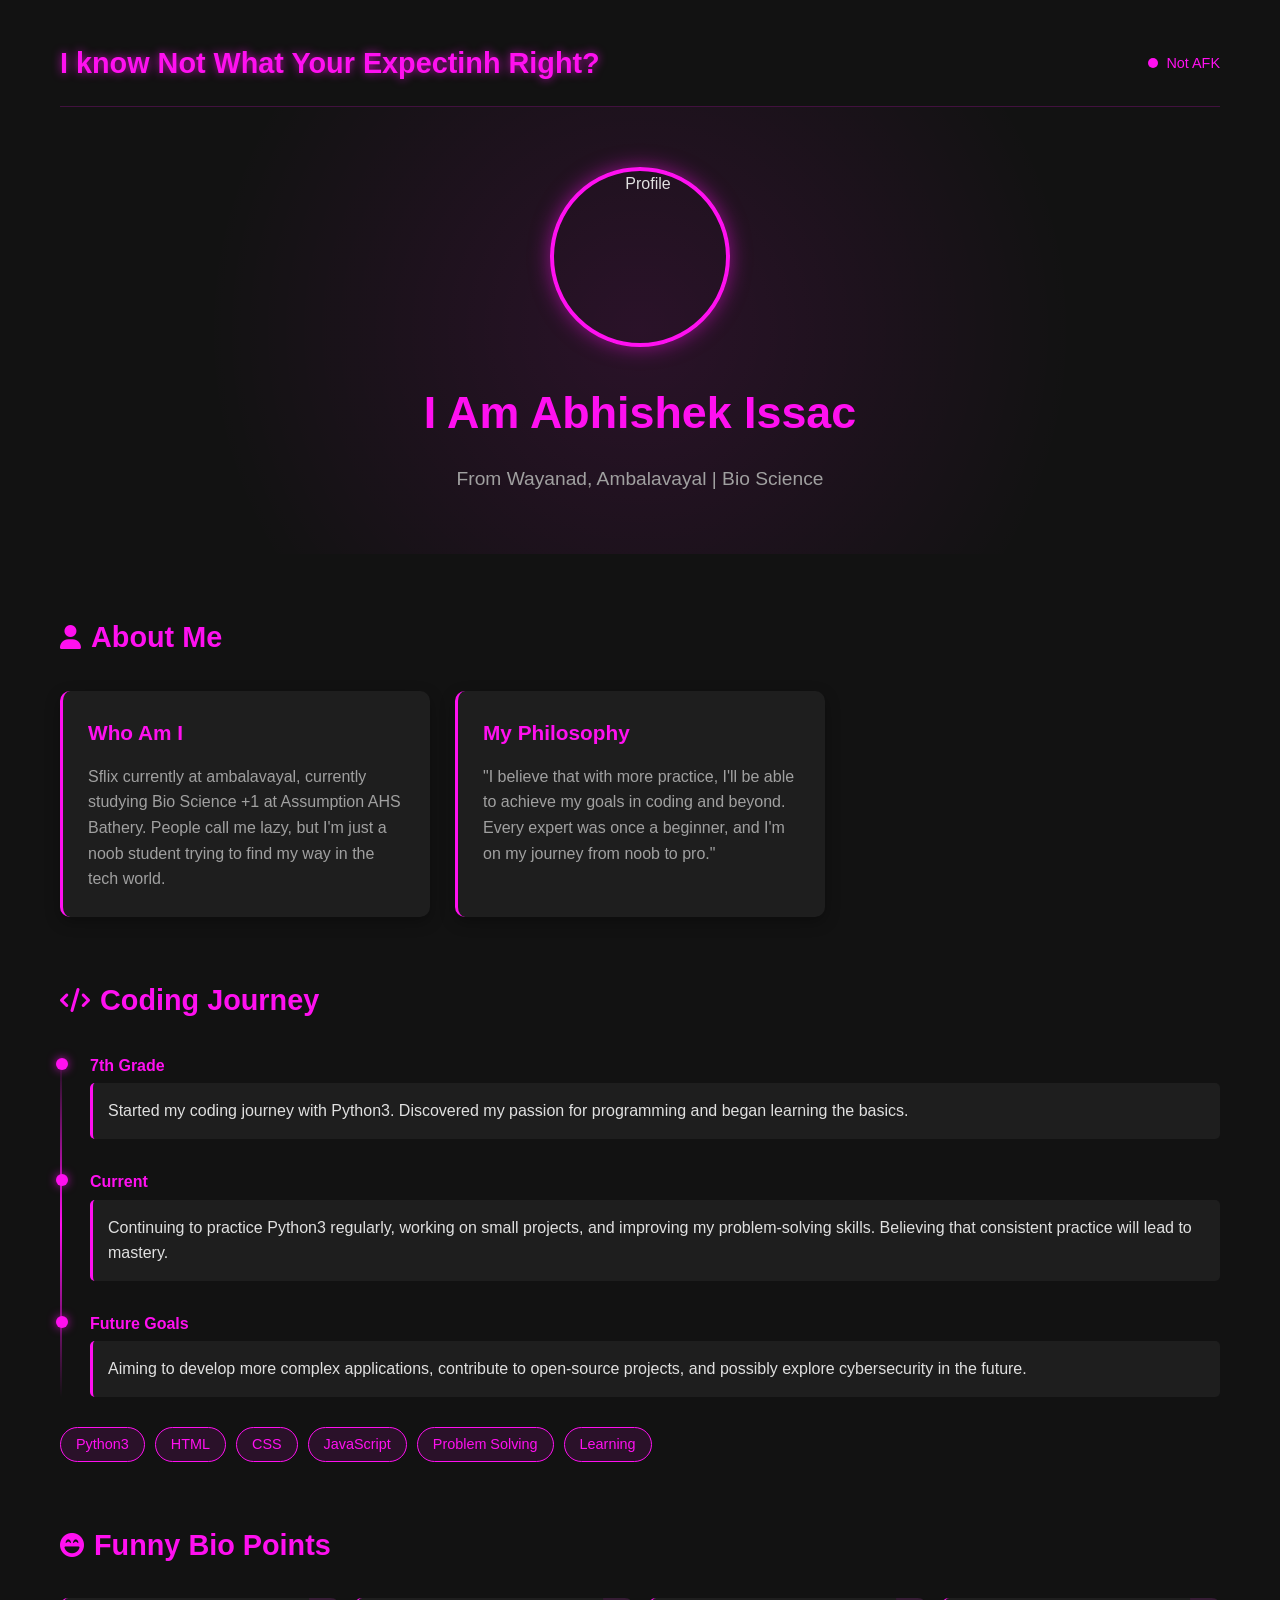
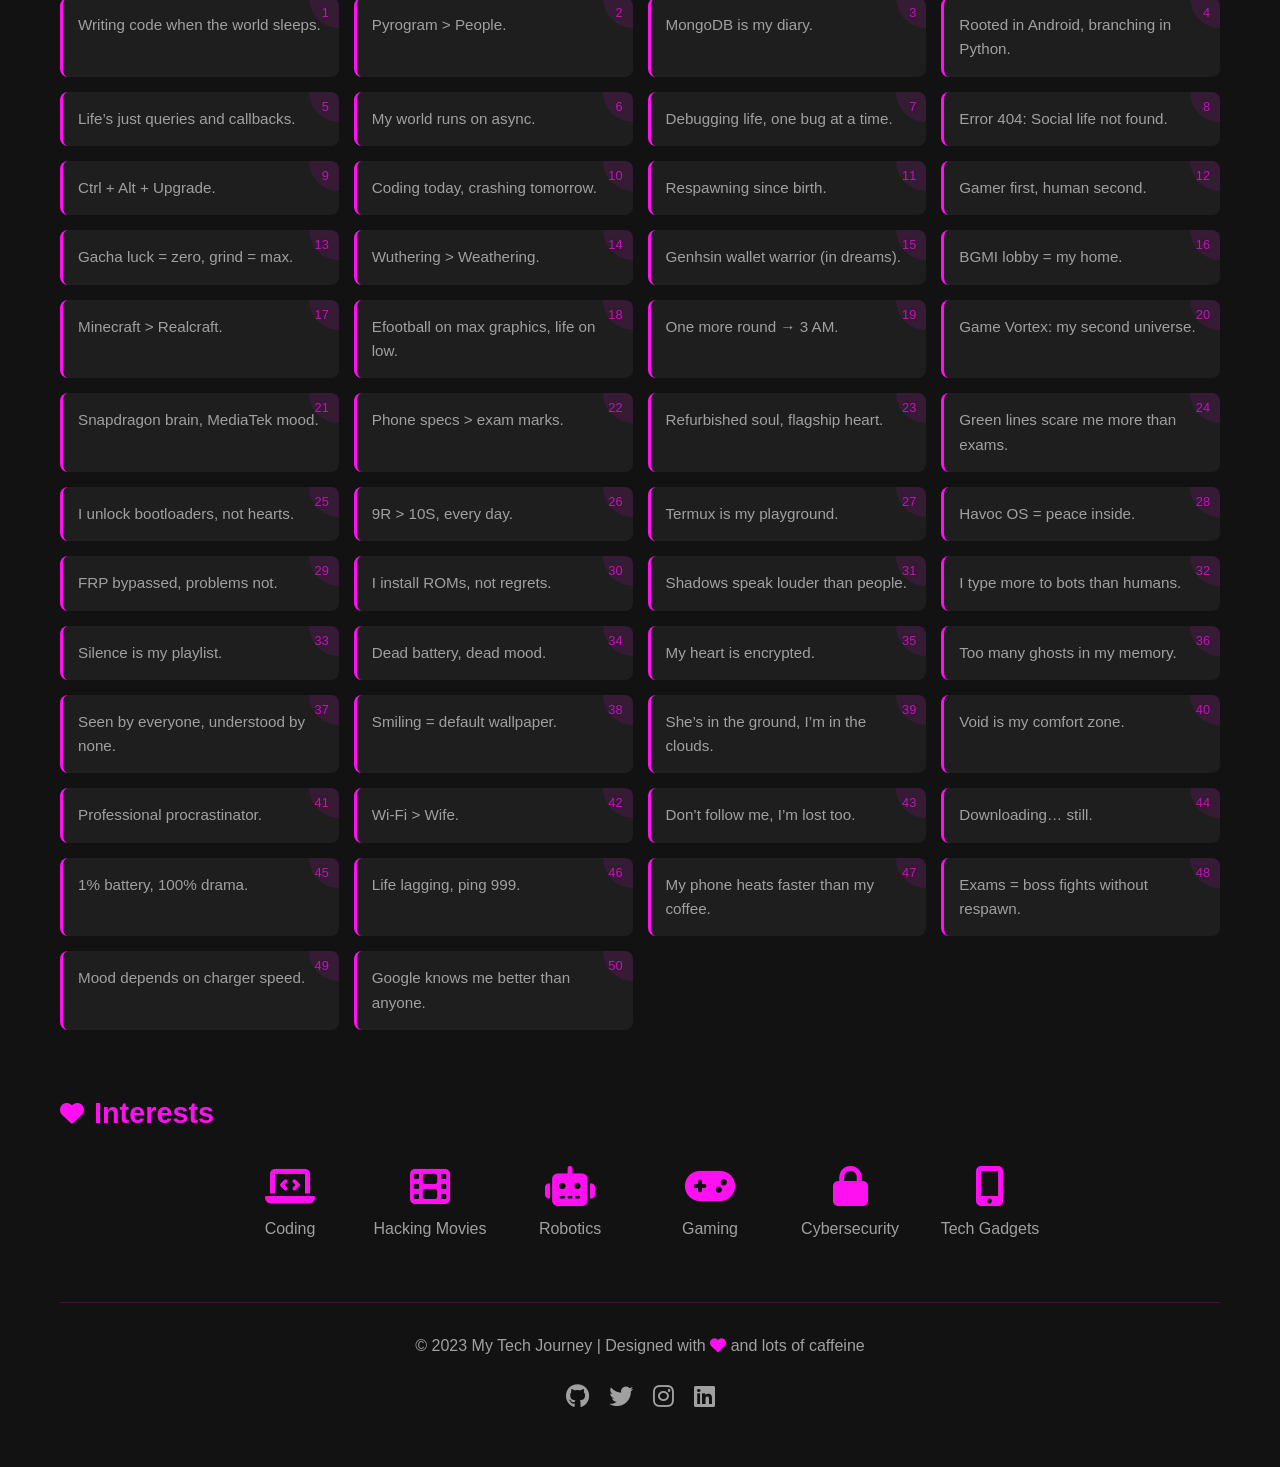
==== commit 80e8f303: "Update index.html" ====
--- a/index.html
+++ b/index.html
@@ -339,7 +339,7 @@
 <body>
     <div class="container">
         <header>
-            <div class="logo">TechNoob</div>
+            <div class="logo">I know Not What Your Expectinh Right?</div>
             <div class="status">
                 <div class="status-dot"></div>
                 <span>Not AFK</span>
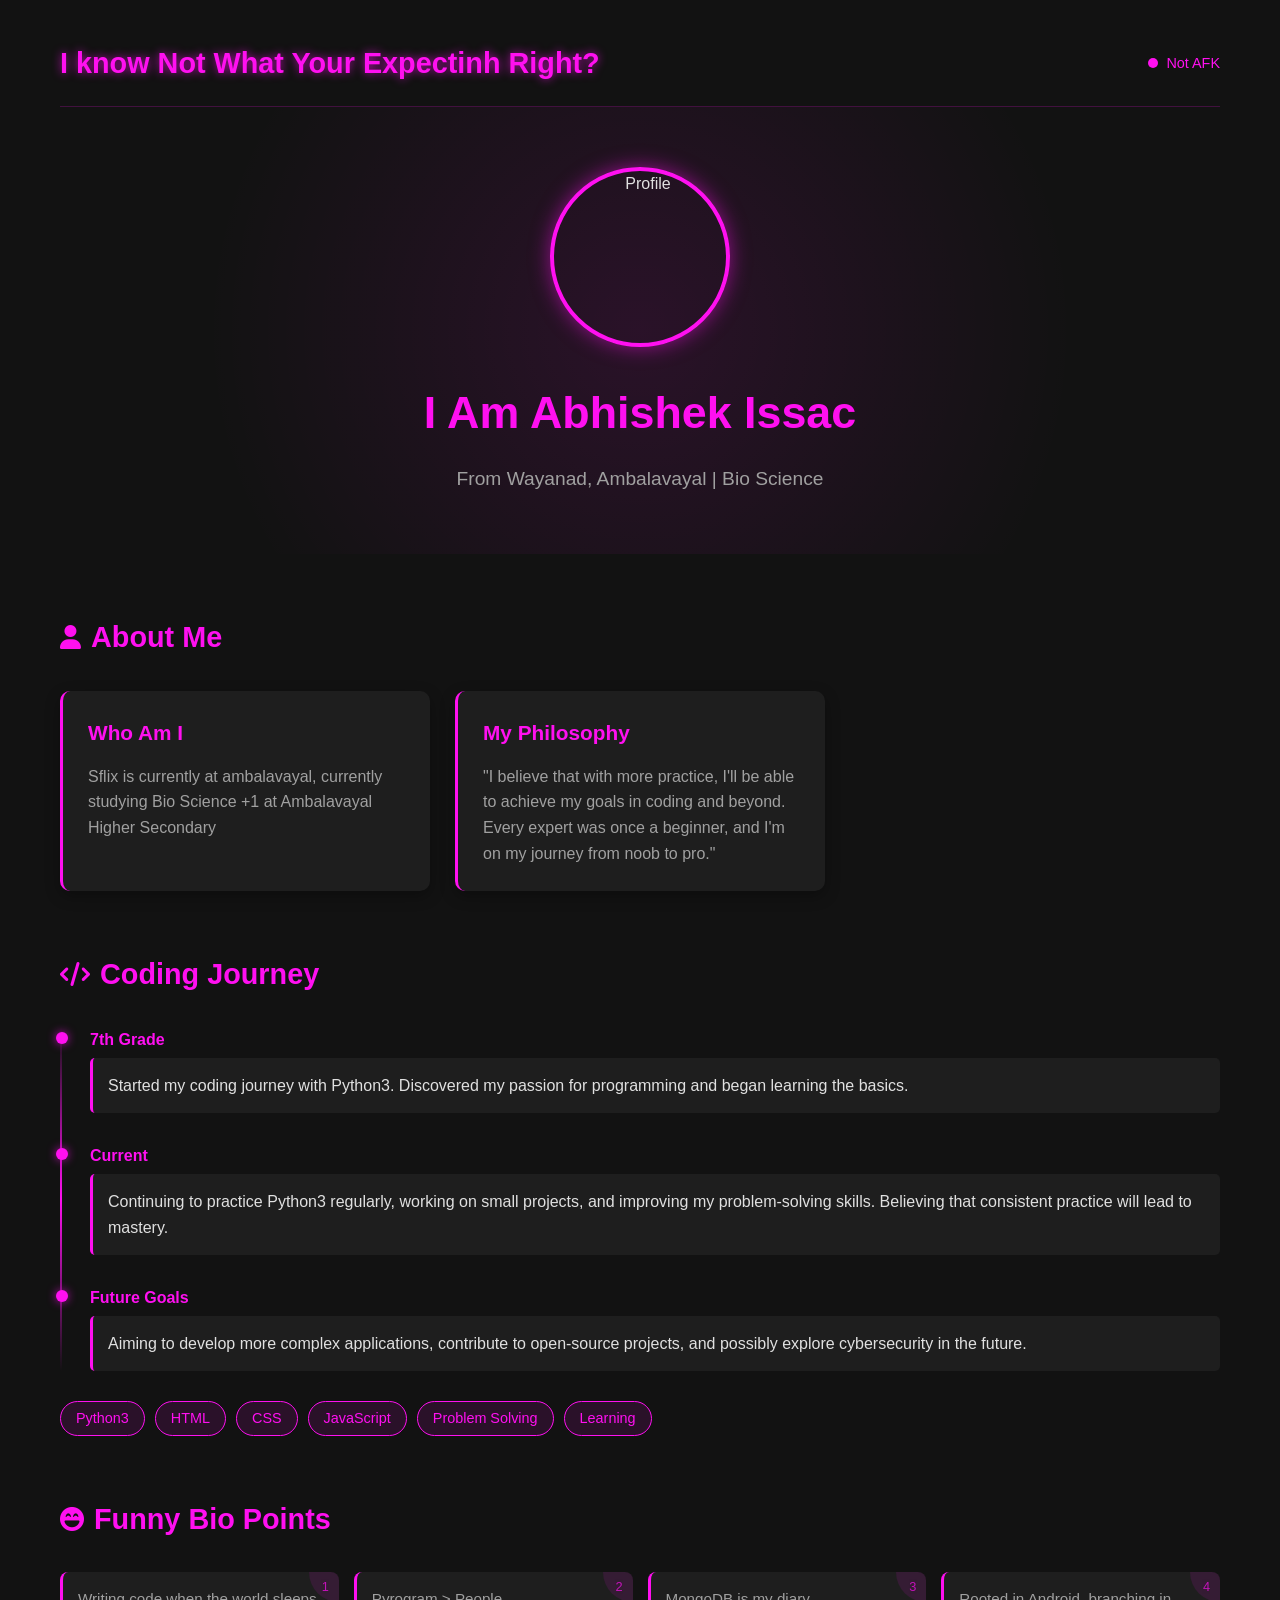
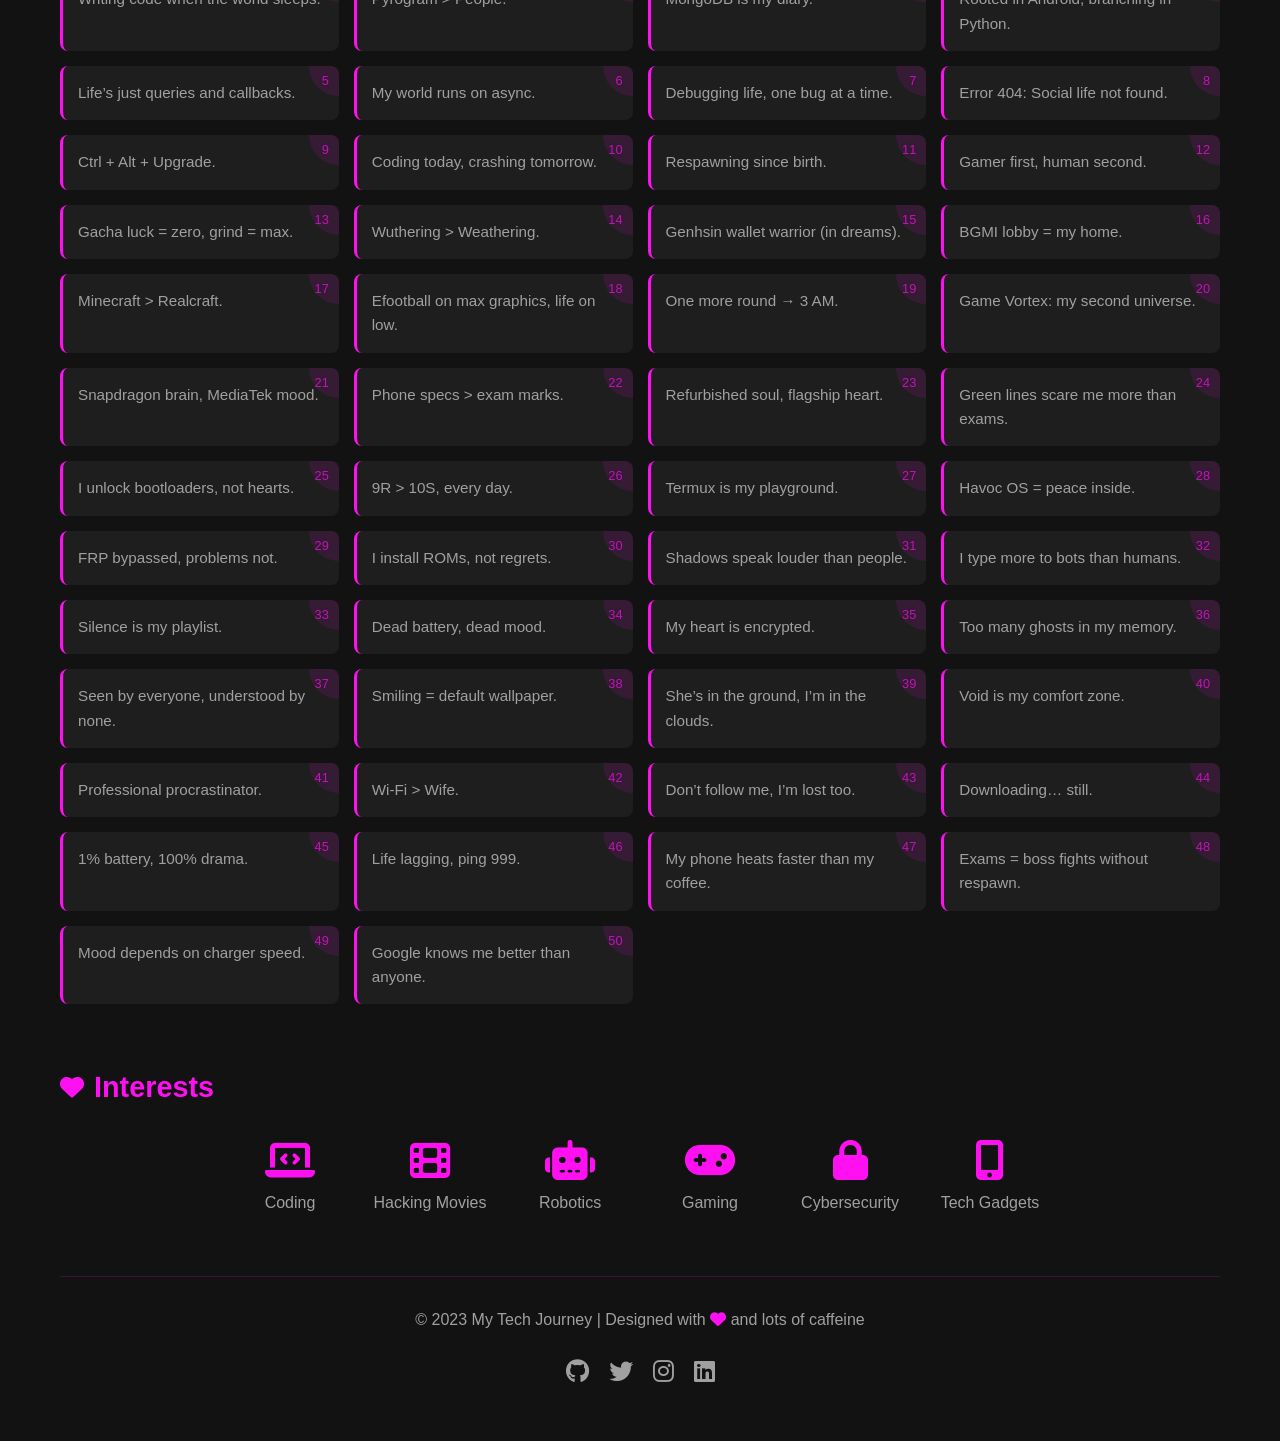
==== commit 5d5c4f69: "Update index.html" ====
--- a/index.html
+++ b/index.html
@@ -358,7 +358,7 @@
             <div class="cards">
                 <div class="card">
                     <h3>Who Am I</h3>
-                    <p>Sflix currently at ambalavayal, currently studying Bio Science +1 at Assumption AHS Bathery. People call me lazy, but I'm just a noob student trying to find my way in the tech world.</p>
+                    <p>Sflix is currently at ambalavayal, currently studying Bio Science +1 at Ambalavayal Higher Secondary</p>
                 </div>
                 <div class="card">
                     <h3>My Philosophy</h3>
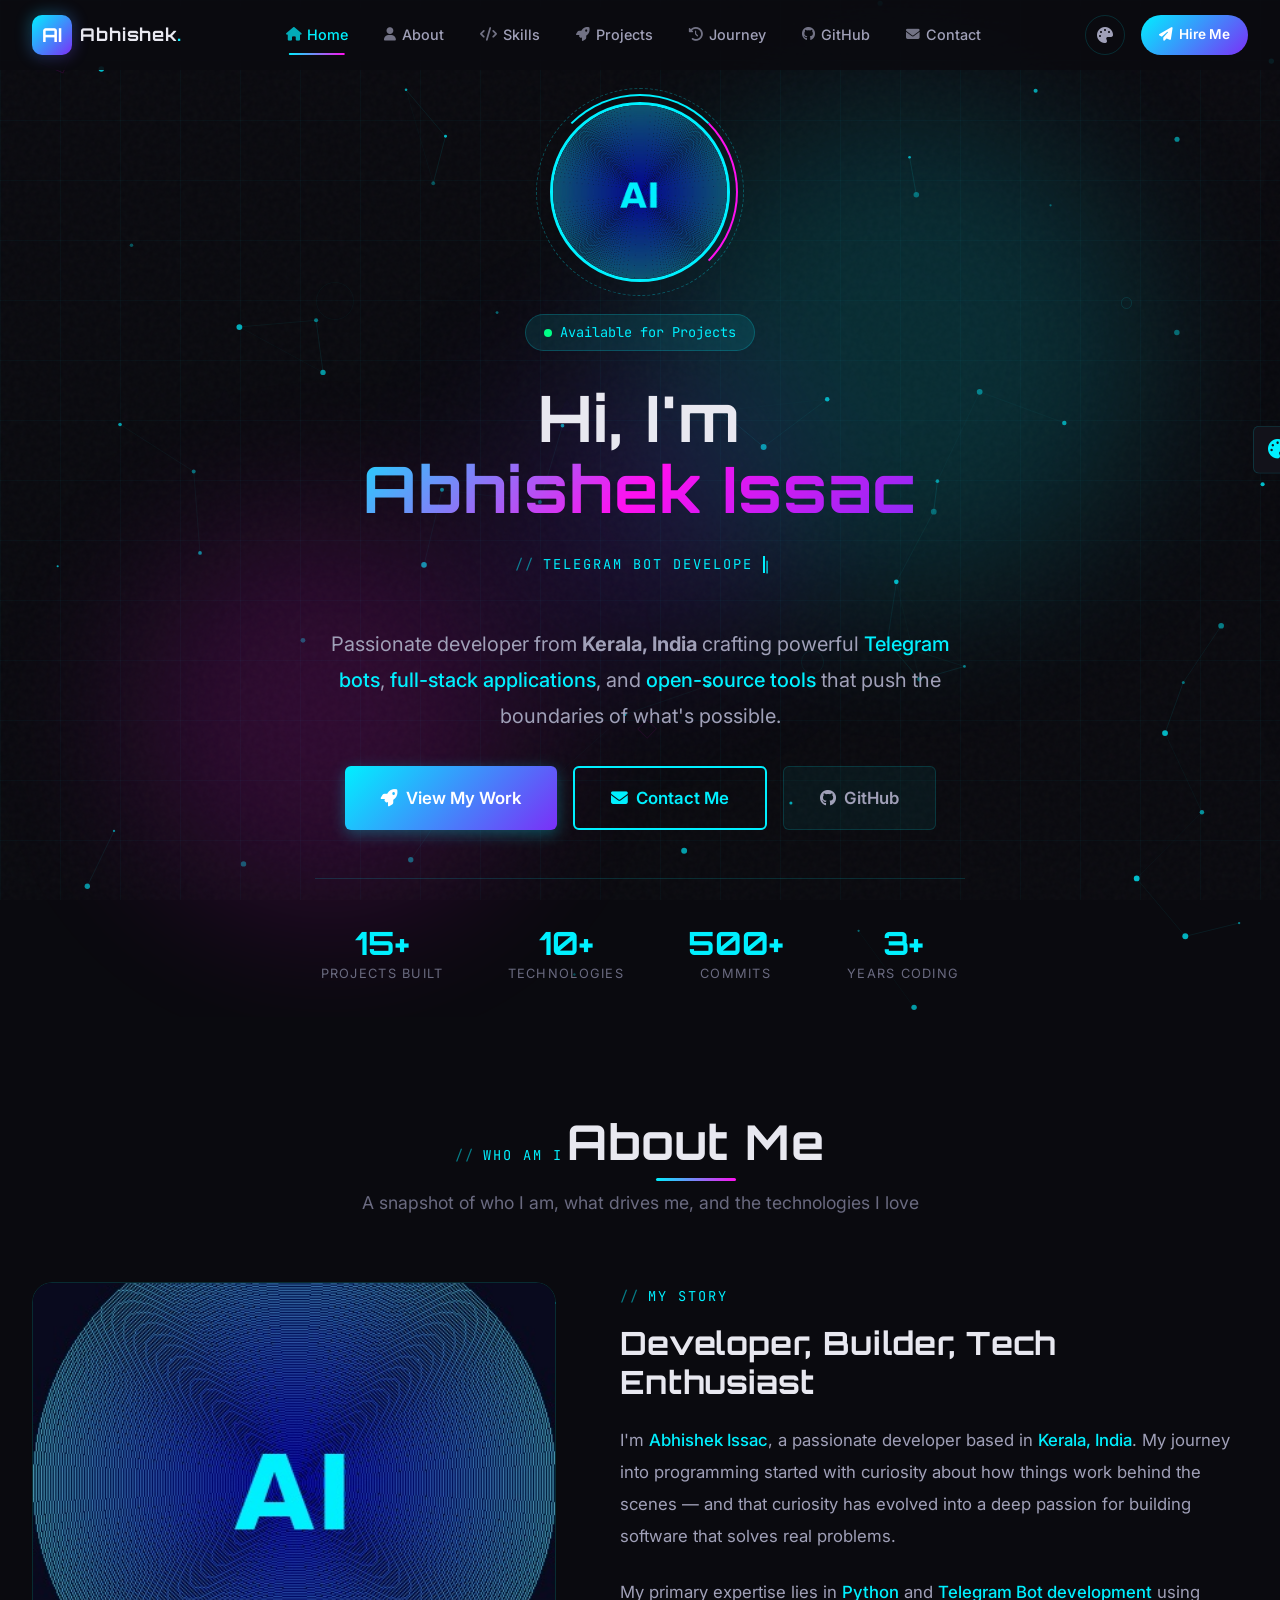
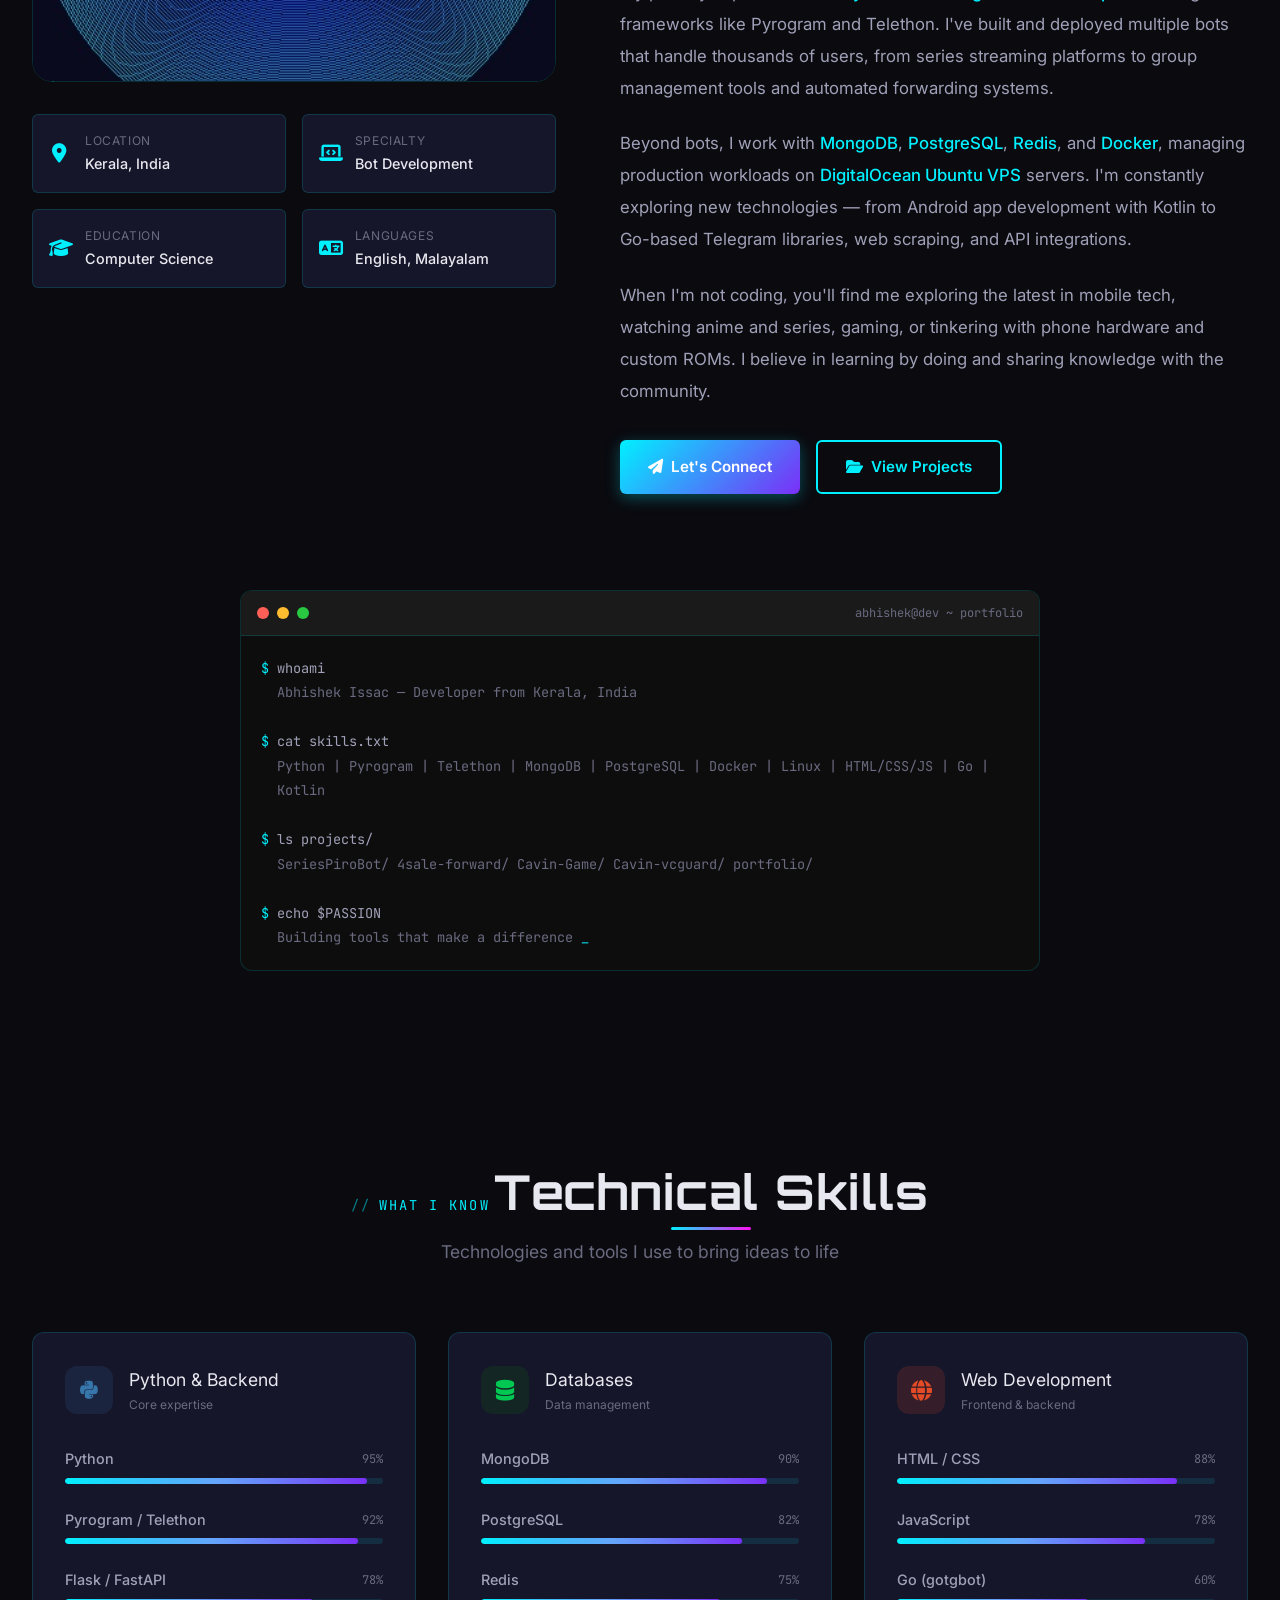
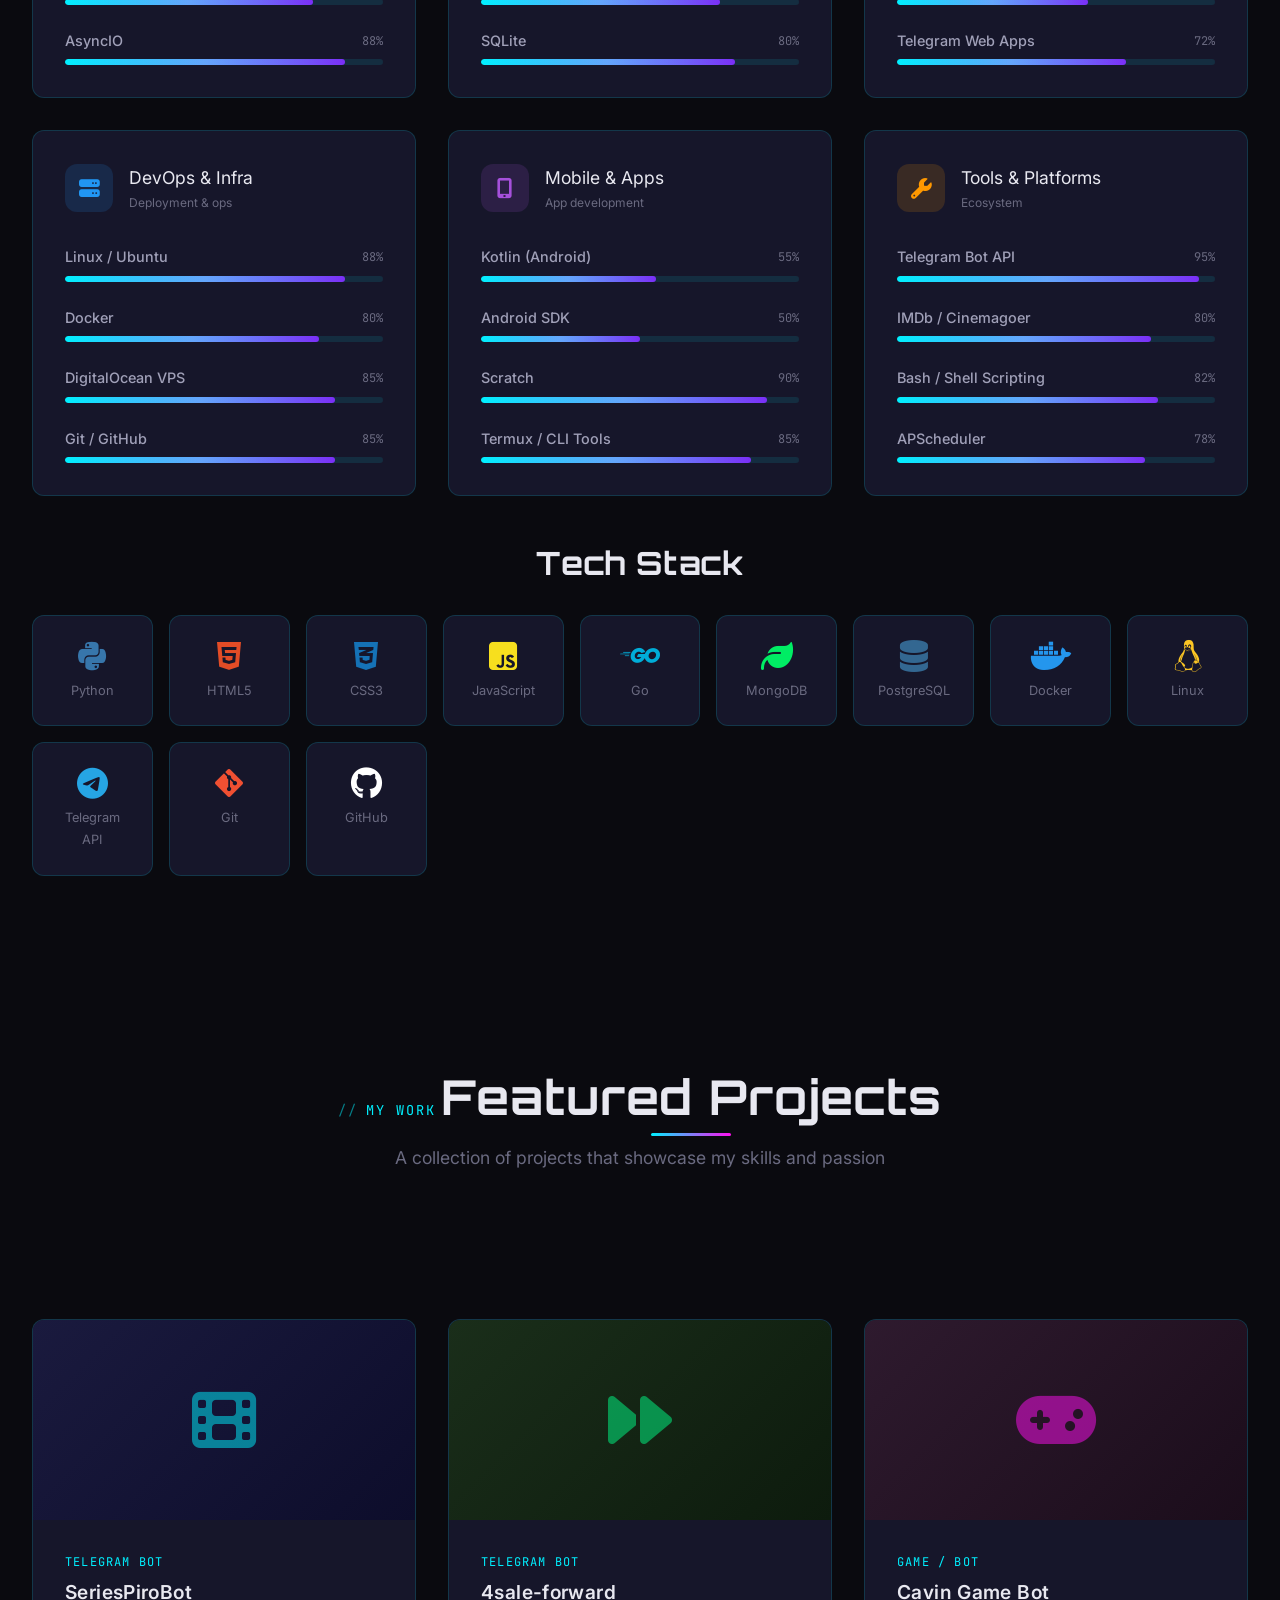
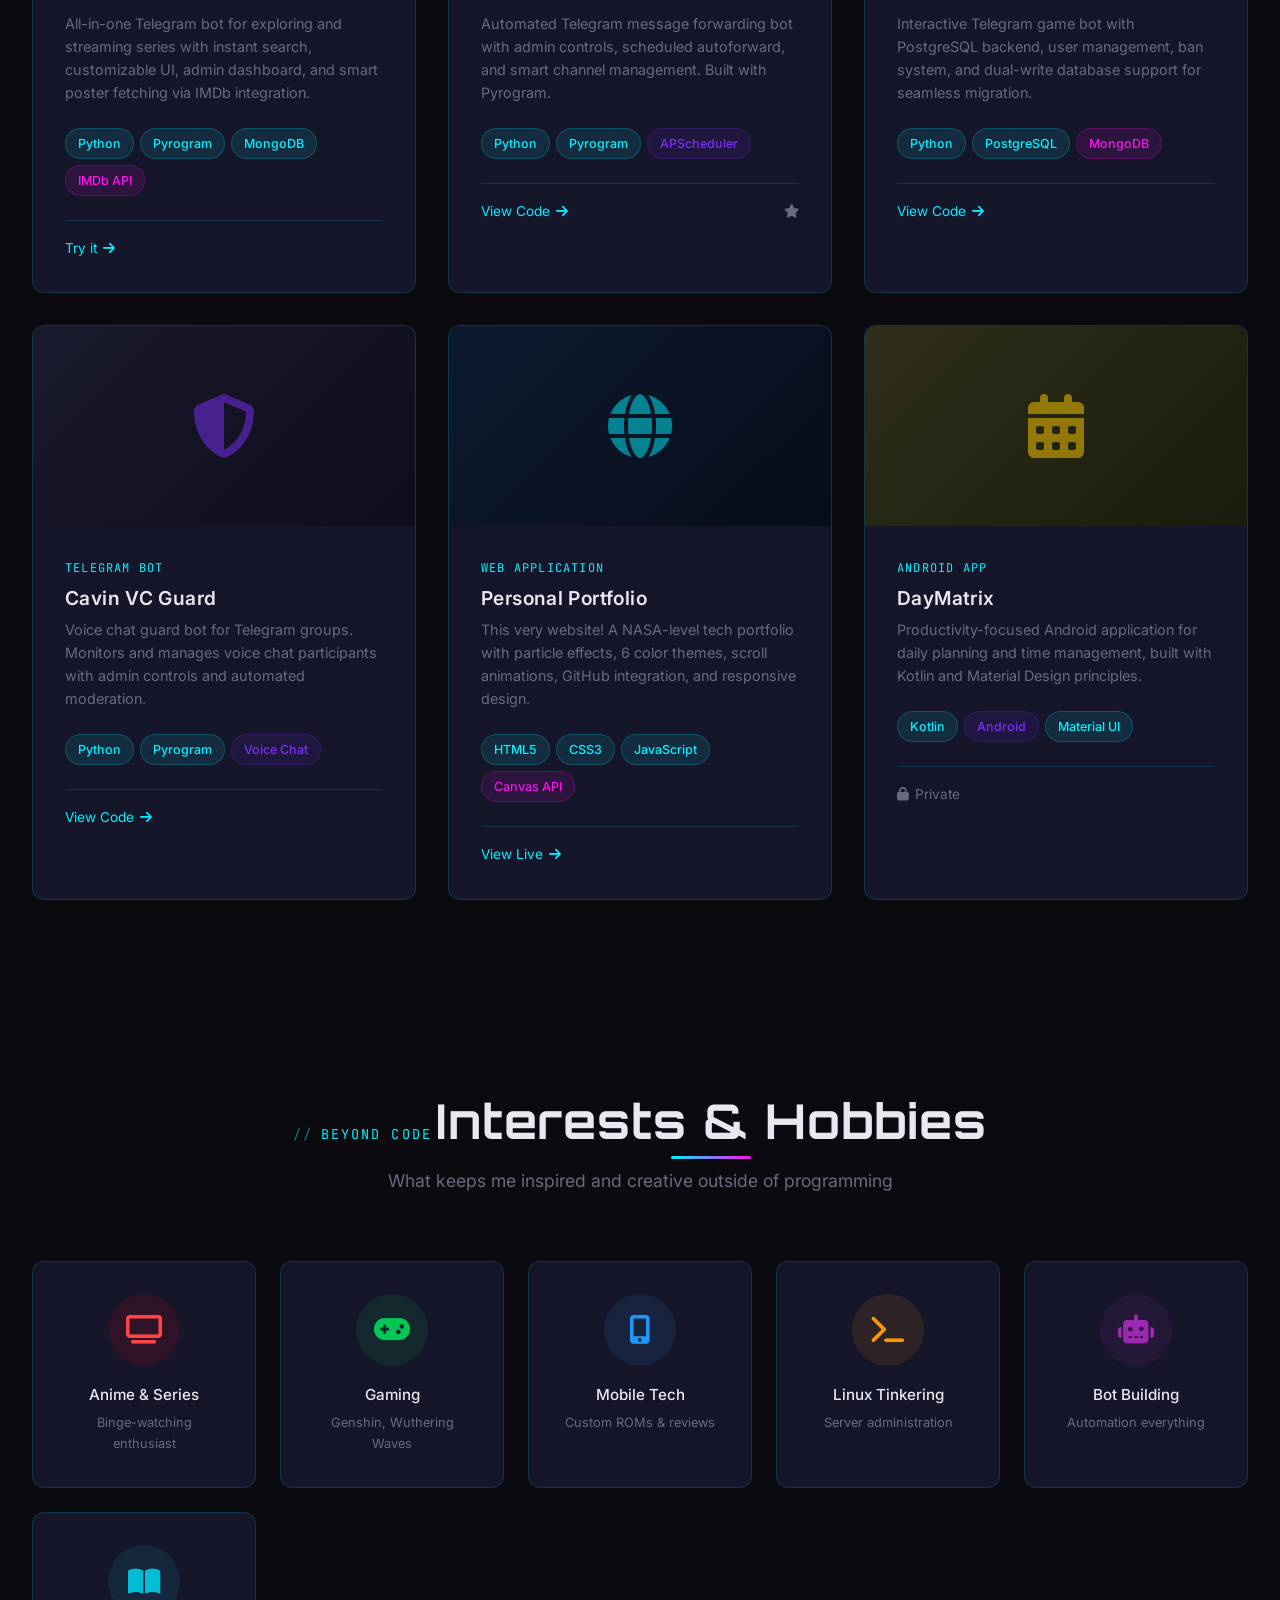
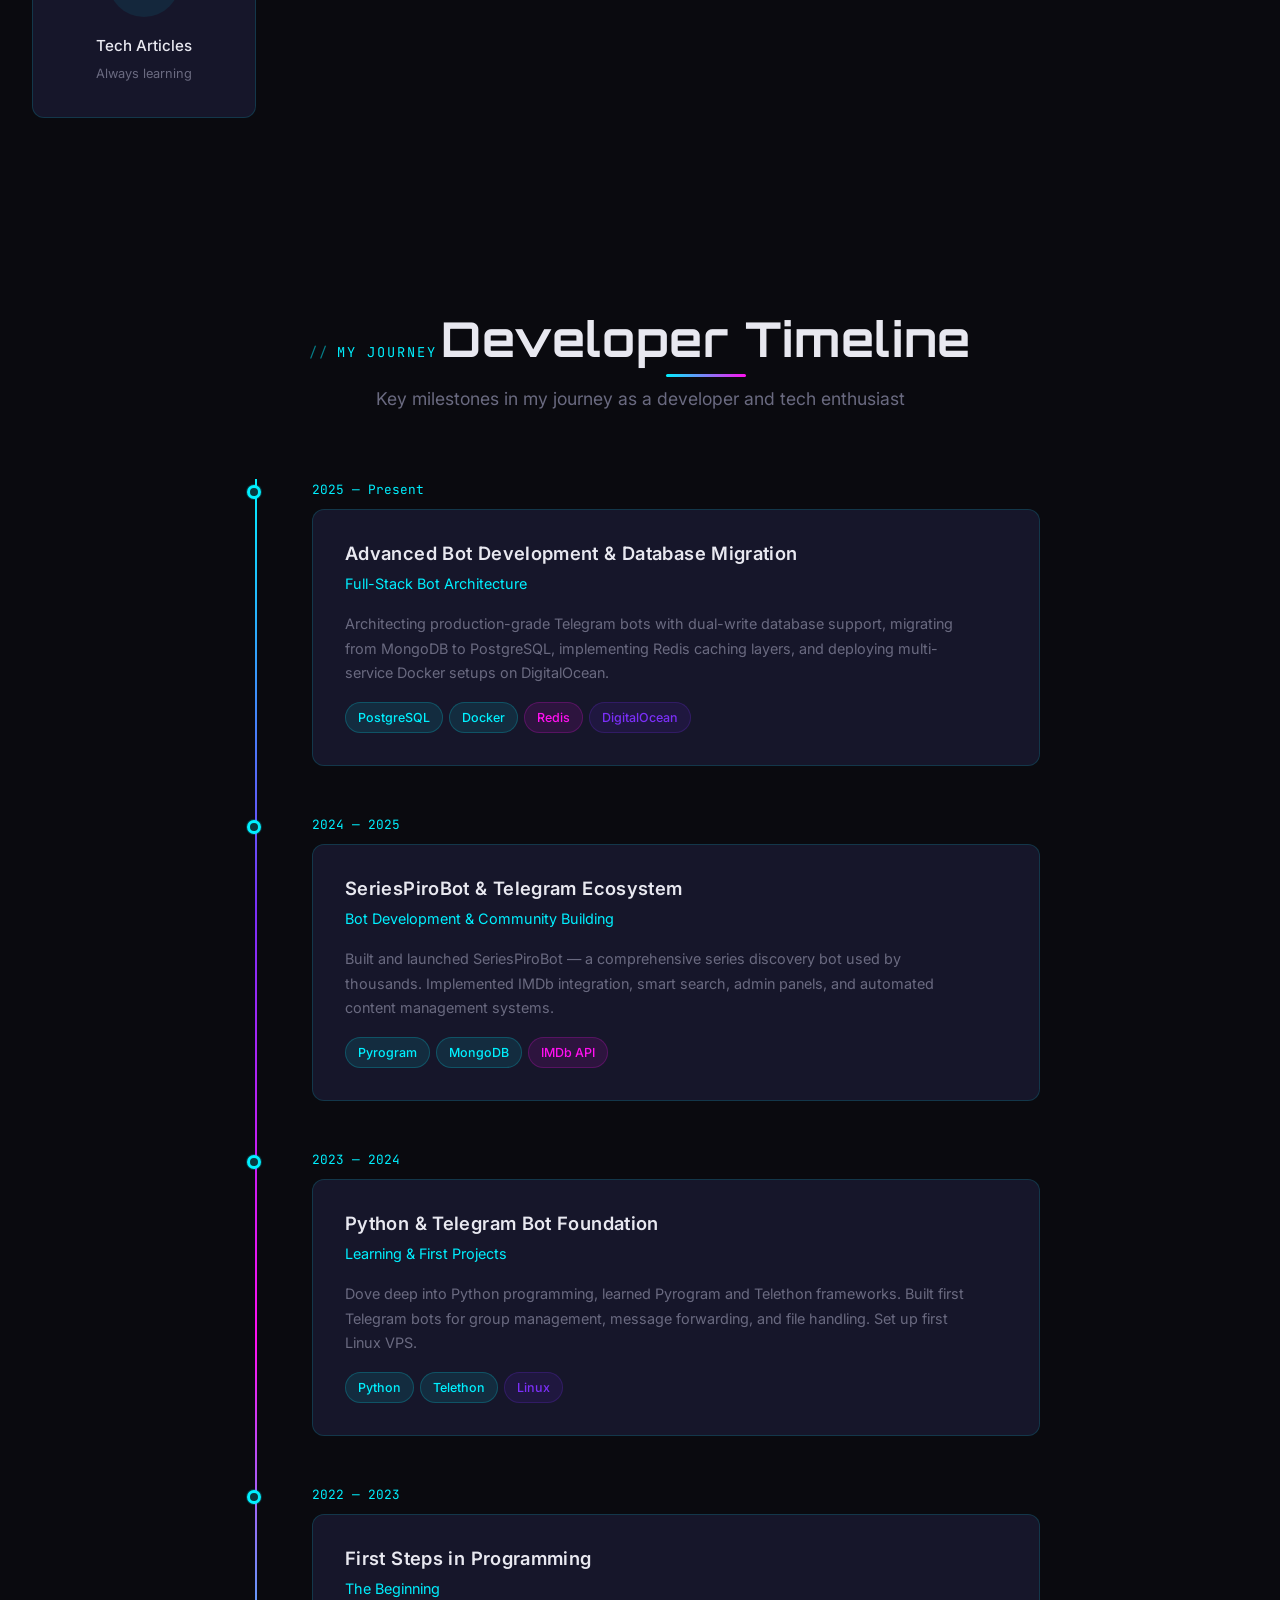
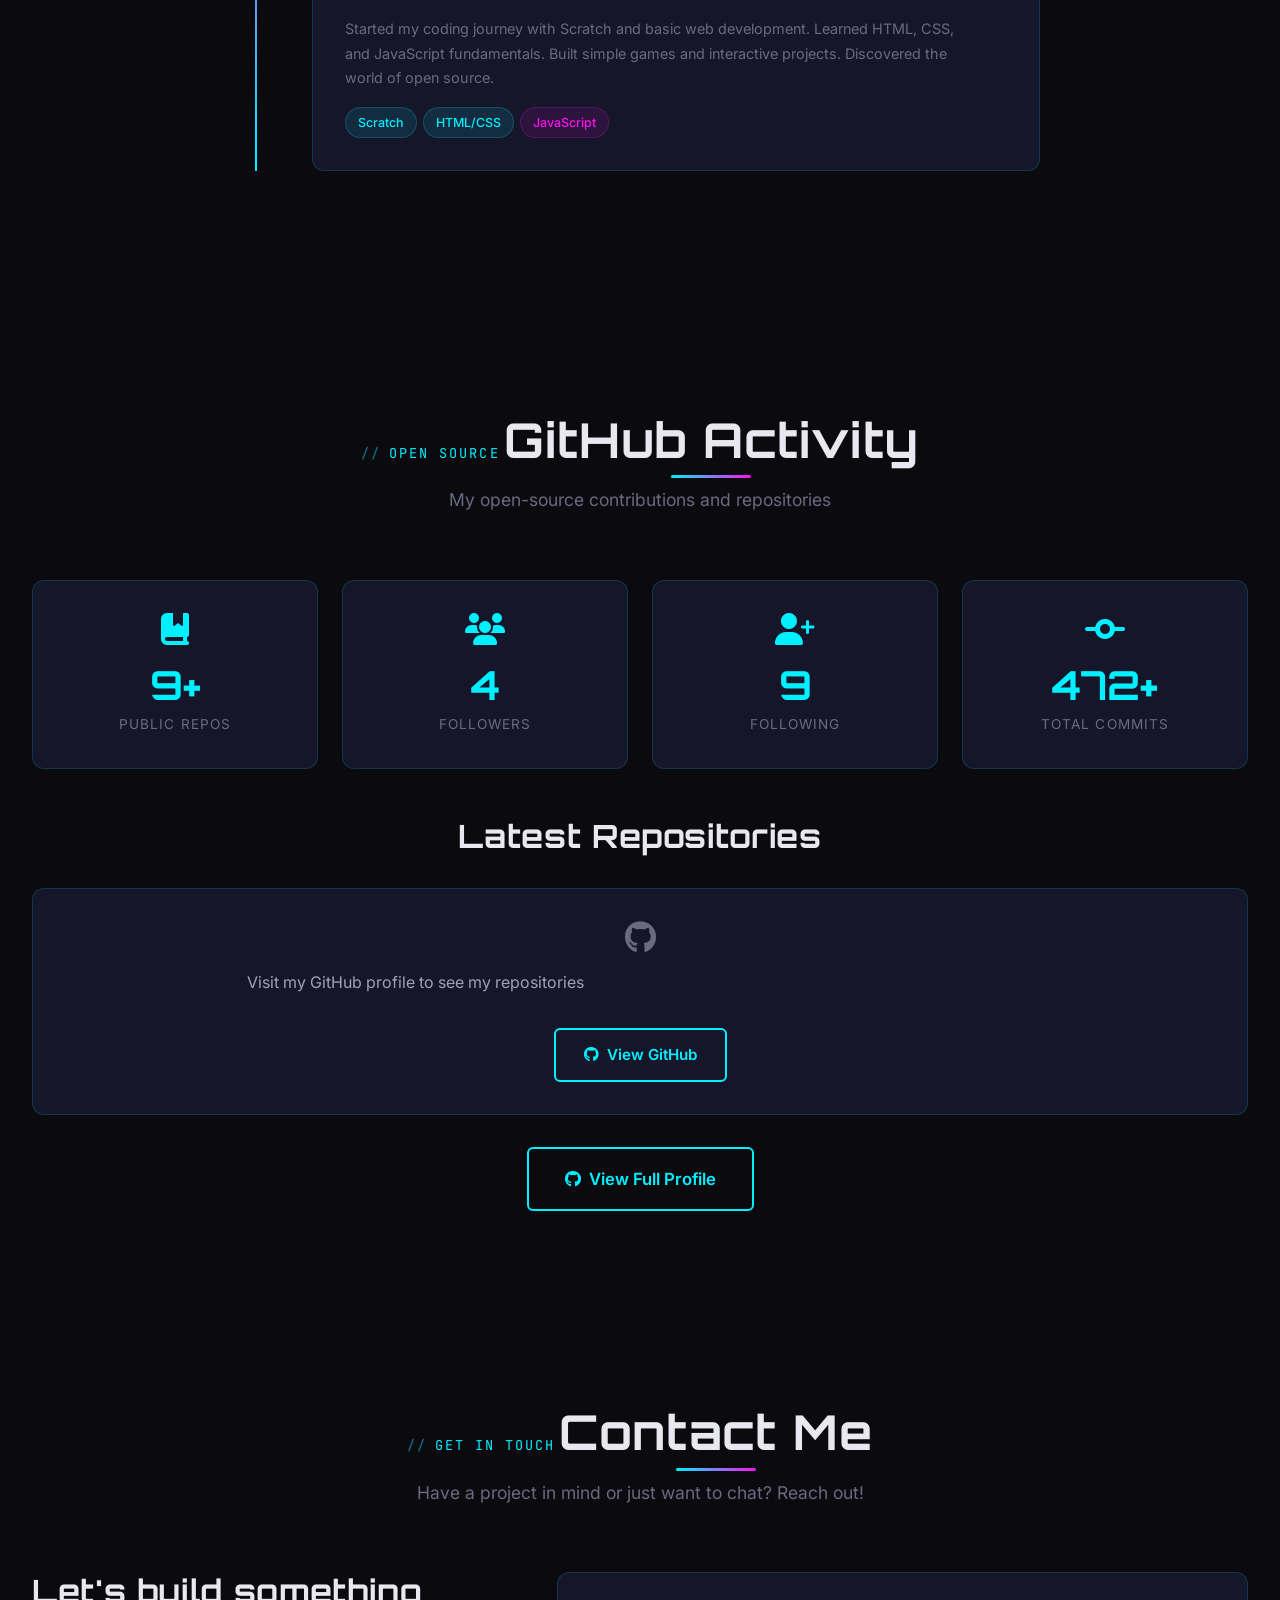
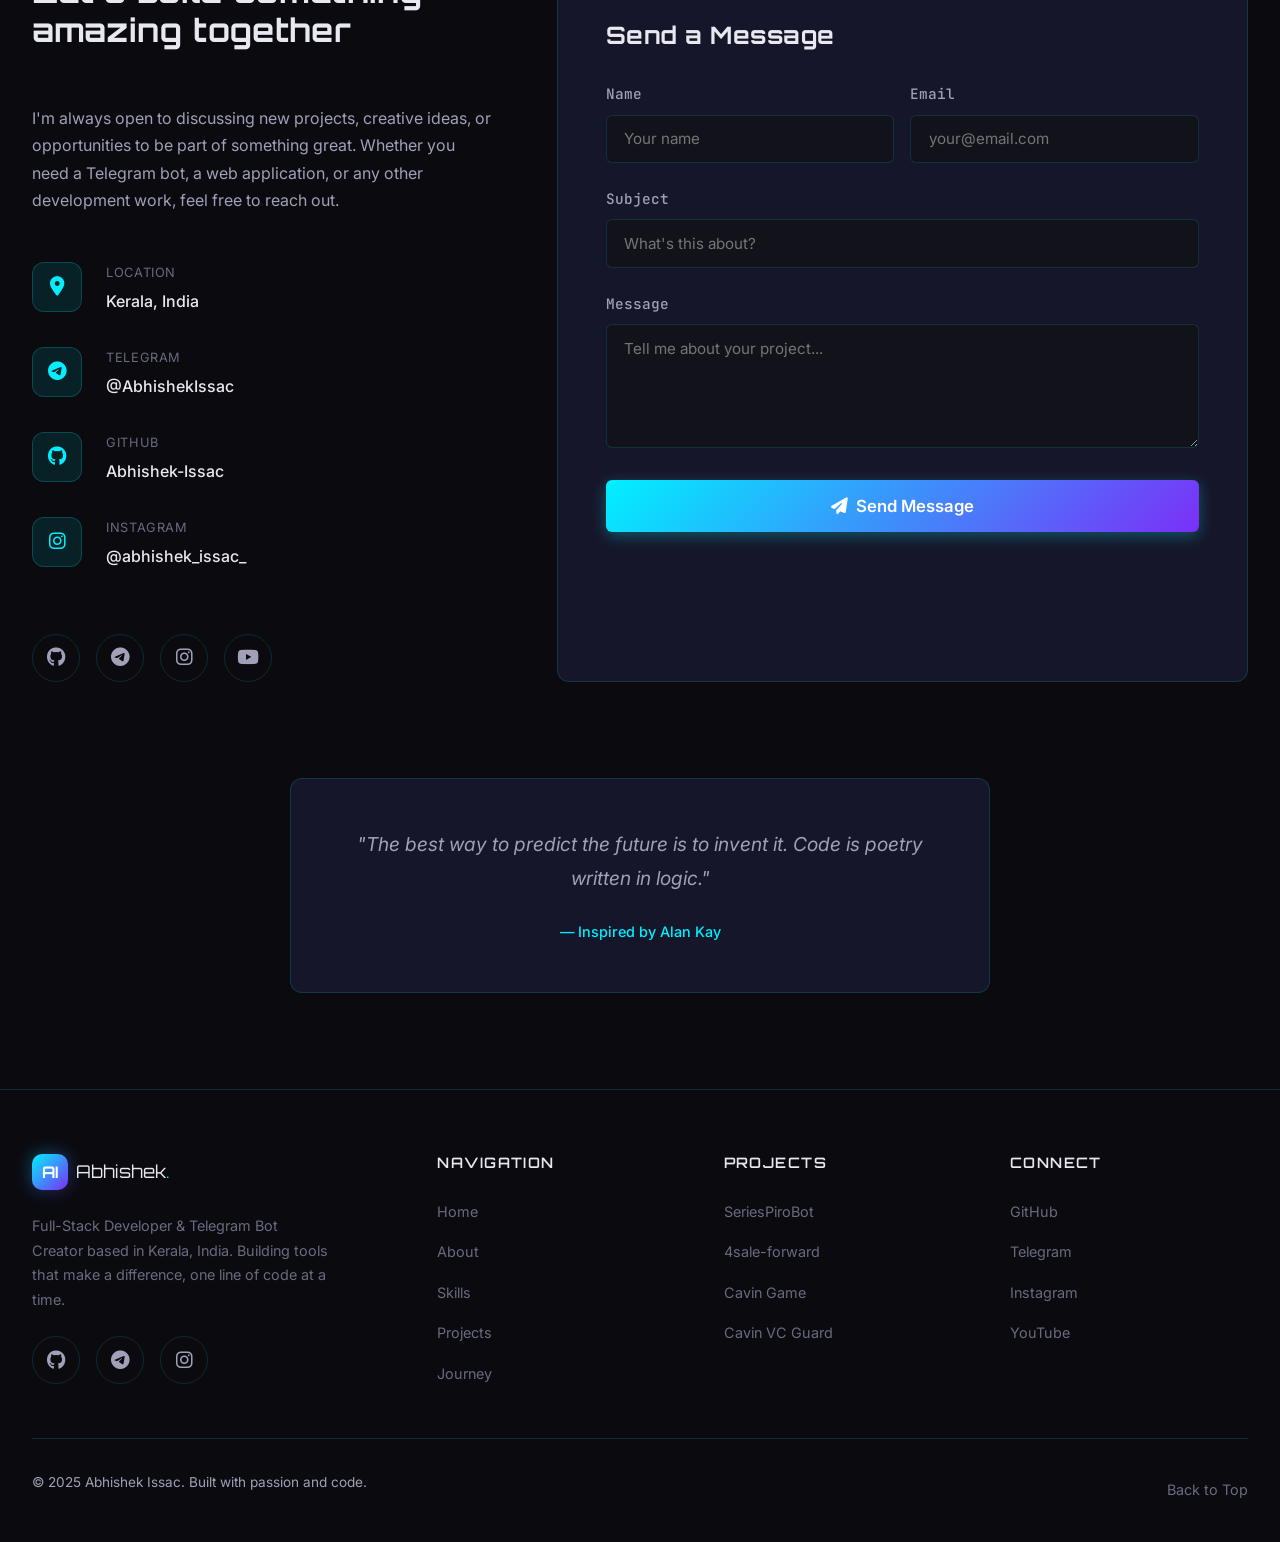
==== commit b710d9ad: "feat: build magnificent 10k-line full-stack portfolio website - 8 HTML pages: index, about, skills, " ====
--- a/index.html
+++ b/index.html
@@ -1,704 +1,1263 @@
 <!DOCTYPE html>
 <html lang="en">
 <head>
-    <meta charset="UTF-8">
-    <meta name="viewport" content="width=device-width, initial-scale=1.0">
-    <title>About Me | Tech Enthusiast</title>
-    <link rel="stylesheet" href="https://cdnjs.cloudflare.com/ajax/libs/font-awesome/6.4.0/css/all.min.css">
-    <style>
-        :root {
-            --primary-color: #ff10f0; /* Neon pink */
-            --dark-bg: #121212;
-            --darker-bg: #0a0a0a;
-            --light-text: #e0e0e0;
-            --secondary-text: #a0a0a0;
-            --card-bg: #1e1e1e;
-        }
-        
-        * {
-            margin: 0;
-            padding: 0;
-            box-sizing: border-box;
-            font-family: 'Segoe UI', Tahoma, Geneva, Verdana, sans-serif;
-        }
-        
-        body {
-            background-color: var(--dark-bg);
-            color: var(--light-text);
-            line-height: 1.6;
-            overflow-x: hidden;
-        }
-        
-        .container {
-            max-width: 1200px;
-            margin: 0 auto;
-            padding: 20px;
-        }
-        
-        header {
-            display: flex;
-            justify-content: space-between;
-            align-items: center;
-            padding: 20px 0;
-            border-bottom: 1px solid rgba(255, 16, 240, 0.2);
-        }
-        
-        .logo {
-            font-size: 1.8rem;
-            font-weight: bold;
-            color: var(--primary-color);
-            text-shadow: 0 0 10px rgba(255, 16, 240, 0.7);
-        }
-        
-        .status {
-            display: flex;
-            align-items: center;
-            gap: 8px;
-            color: var(--primary-color);
-            font-size: 0.9rem;
-        }
-        
-        .status-dot {
-            width: 10px;
-            height: 10px;
-            background-color: var(--primary-color);
-            border-radius: 50%;
-            animation: pulse 2s infinite;
-        }
-        
-        @keyframes pulse {
-            0% { box-shadow: 0 0 0 0 rgba(255, 16, 240, 0.7); }
-            70% { box-shadow: 0 0 0 10px rgba(255, 16, 240, 0); }
-            100% { box-shadow: 0 0 0 0 rgba(255, 16, 240, 0); }
-        }
-        
-        .hero {
-            display: flex;
-            flex-direction: column;
-            align-items: center;
-            text-align: center;
-            padding: 60px 20px;
-            position: relative;
-        }
-        
-        .hero-bg {
-            position: absolute;
-            top: 0;
-            left: 0;
-            width: 100%;
-            height: 100%;
-            background: radial-gradient(circle at center, rgba(255, 16, 240, 0.1) 0%, rgba(10, 10, 10, 0) 70%);
-            z-index: -1;
-        }
-        
-        .profile-img {
-            width: 180px;
-            height: 180px;
-            border-radius: 50%;
-            border: 4px solid var(--primary-color);
-            box-shadow: 0 0 20px rgba(255, 16, 240, 0.5);
-            margin-bottom: 30px;
-            object-fit: cover;
-        }
-        
-        .hero h1 {
-            font-size: 2.8rem;
-            margin-bottom: 15px;
-            color: var(--primary-color);
-        }
-        
-        .hero p {
-            font-size: 1.2rem;
-            max-width: 700px;
-            color: var(--secondary-text);
-        }
-        
-        .section {
-            margin: 60px 0;
-        }
-        
-        .section-title {
-            font-size: 1.8rem;
-            margin-bottom: 30px;
-            color: var(--primary-color);
-            display: flex;
-            align-items: center;
-            gap: 10px;
-        }
-        
-        .section-title i {
-            font-size: 1.5rem;
-        }
-        
-        .cards {
-            display: grid;
-            grid-template-columns: repeat(auto-fill, minmax(300px, 1fr));
-            gap: 25px;
-        }
-        
-        .card {
-            background-color: var(--card-bg);
-            border-radius: 10px;
-            padding: 25px;
-            box-shadow: 0 5px 15px rgba(0, 0, 0, 0.3);
-            border-left: 3px solid var(--primary-color);
-            transition: transform 0.3s ease, box-shadow 0.3s ease;
-        }
-        
-        .card:hover {
-            transform: translateY(-5px);
-            box-shadow: 0 8px 20px rgba(255, 16, 240, 0.2);
-        }
-        
-        .card h3 {
-            font-size: 1.3rem;
-            margin-bottom: 15px;
-            color: var(--primary-color);
-        }
-        
-        .card p {
-            color: var(--secondary-text);
-        }
-        
-        .skills {
-            display: flex;
-            flex-wrap: wrap;
-            gap: 10px;
-            margin-top: 20px;
-        }
-        
-        .skill {
-            background-color: rgba(255, 16, 240, 0.1);
-            border: 1px solid var(--primary-color);
-            border-radius: 20px;
-            padding: 5px 15px;
-            font-size: 0.9rem;
-            color: var(--primary-color);
-        }
-        
-        .timeline {
-            position: relative;
-            margin: 30px 0;
-            padding-left: 30px;
-        }
-        
-        .timeline::before {
-            content: '';
-            position: absolute;
-            left: 0;
-            top: 0;
-            width: 2px;
-            height: 100%;
-            background: linear-gradient(to bottom, transparent, var(--primary-color), transparent);
-        }
-        
-        .timeline-item {
-            position: relative;
-            margin-bottom: 30px;
-        }
-        
-        .timeline-item::before {
-            content: '';
-            position: absolute;
-            left: -34px;
-            top: 5px;
-            width: 12px;
-            height: 12px;
-            border-radius: 50%;
-            background-color: var(--primary-color);
-            box-shadow: 0 0 10px rgba(255, 16, 240, 0.7);
-        }
-        
-        .timeline-date {
-            color: var(--primary-color);
-            font-weight: bold;
-            margin-bottom: 5px;
-        }
-        
-        .timeline-content {
-            background-color: var(--card-bg);
-            padding: 15px;
-            border-radius: 5px;
-            border-left: 3px solid var(--primary-color);
-        }
-        
-        .interests {
-            display: flex;
-            flex-wrap: wrap;
-            gap: 20px;
-            justify-content: center;
-            margin-top: 30px;
-        }
-        
-        .interest {
-            display: flex;
-            flex-direction: column;
-            align-items: center;
-            width: 120px;
-        }
-        
-        .interest i {
-            font-size: 2.5rem;
-            color: var(--primary-color);
-            margin-bottom: 10px;
-        }
-        
-        .interest span {
-            text-align: center;
-            color: var(--secondary-text);
-        }
-        
-        footer {
-            text-align: center;
-            padding: 30px 0;
-            margin-top: 50px;
-            border-top: 1px solid rgba(255, 16, 240, 0.2);
-            color: var(--secondary-text);
-        }
-        
-        .social-links {
-            display: flex;
-            justify-content: center;
-            gap: 20px;
-            margin-top: 20px;
-        }
-        
-        .social-links a {
-            color: var(--secondary-text);
-            font-size: 1.5rem;
-            transition: color 0.3s ease;
-        }
-        
-        .social-links a:hover {
-            color: var(--primary-color);
-        }
-        
-        /* Funny Bio Points Section */
-        .bio-points {
-            display: grid;
-            grid-template-columns: repeat(auto-fill, minmax(250px, 1fr));
-            gap: 15px;
-            margin-top: 30px;
-        }
-        
-        .bio-point {
-            background-color: var(--card-bg);
-            border-radius: 8px;
-            padding: 15px;
-            border-left: 3px solid var(--primary-color);
-            transition: transform 0.3s ease;
-            position: relative;
-            overflow: hidden;
-        }
-        
-        .bio-point:hover {
-            transform: translateY(-3px);
-        }
-        
-        .bio-point::before {
-            content: '';
-            position: absolute;
-            top: 0;
-            right: 0;
-            width: 30px;
-            height: 30px;
-            background-color: var(--primary-color);
-            opacity: 0.1;
-            border-radius: 0 0 0 30px;
-        }
-        
-        .bio-point-number {
-            position: absolute;
-            top: 5px;
-            right: 10px;
-            font-size: 0.8rem;
-            color: var(--primary-color);
-            opacity: 0.7;
-        }
-        
-        .bio-point-text {
-            font-size: 0.95rem;
-            color: var(--secondary-text);
-        }
-        
-        @media (max-width: 768px) {
-            .hero h1 {
-                font-size: 2.2rem;
-            }
-            
-            .cards {
-                grid-template-columns: 1fr;
-            }
-            
-            .bio-points {
-                grid-template-columns: 1fr;
-            }
-        }
-    </style>
+  <meta charset="UTF-8">
+  <meta name="viewport" content="width=device-width, initial-scale=1.0">
+  <meta name="description" content="Abhishek Issac — Full-Stack Developer, Telegram Bot Creator, Python Enthusiast. Explore my portfolio showcasing projects, skills, and journey in tech.">
+  <meta name="keywords" content="Abhishek Issac, Developer, Portfolio, Python, Telegram Bots, Full-Stack, MongoDB, PostgreSQL, Linux">
+  <meta name="author" content="Abhishek Issac">
+  <meta name="theme-color" content="#00f0ff">
+
+  <!-- Open Graph -->
+  <meta property="og:title" content="Abhishek Issac — Developer Portfolio">
+  <meta property="og:description" content="Full-Stack Developer, Telegram Bot Creator, Python Enthusiast">
+  <meta property="og:type" content="website">
+  <meta property="og:url" content="https://abhishek-issac.github.io">
+
+  <title>Abhishek Issac — Developer Portfolio</title>
+
+  <!-- Fonts -->
+  <link rel="preconnect" href="https://fonts.googleapis.com">
+  <link rel="preconnect" href="https://fonts.gstatic.com" crossorigin>
+  <link href="https://fonts.googleapis.com/css2?family=Inter:wght@300;400;500;600;700;800&family=JetBrains+Mono:wght@400;500;600&family=Orbitron:wght@400;500;600;700;800;900&display=swap" rel="stylesheet">
+
+  <!-- Icons -->
+  <link rel="stylesheet" href="https://cdnjs.cloudflare.com/ajax/libs/font-awesome/6.5.1/css/all.min.css">
+
+  <!-- Stylesheets -->
+  <link rel="stylesheet" href="assets/css/main.css">
+  <link rel="stylesheet" href="assets/css/navigation.css">
+  <link rel="stylesheet" href="assets/css/animations.css">
+  <link rel="stylesheet" href="assets/css/components.css">
+  <link rel="stylesheet" href="assets/css/themes.css">
+  <link rel="stylesheet" href="assets/css/pages.css">
+
+  <link rel="icon" href="favicon.ico" type="image/x-icon">
 </head>
 <body>
+  <!-- Page Loader -->
+  <div class="page-transition">
+    <div class="loader-ring" style="position: relative;"></div>
+  </div>
+
+  <!-- Background Grid -->
+  <div class="bg-grid"></div>
+
+  <!-- Noise Overlay -->
+  <div class="noise-overlay"></div>
+
+  <!-- ==================== NAVIGATION ==================== -->
+  <nav class="main-nav glass-dark" id="main-nav">
+    <div class="nav-container">
+      <a href="index.html" class="nav-logo">
+        <div class="nav-logo-icon">AI</div>
+        <div class="nav-logo-text">Abhishek<span>.</span></div>
+      </a>
+
+      <div class="nav-links">
+        <a href="#hero" class="nav-link active"><i class="fas fa-home"></i> Home</a>
+        <a href="#about" class="nav-link"><i class="fas fa-user"></i> About</a>
+        <a href="#skills" class="nav-link"><i class="fas fa-code"></i> Skills</a>
+        <a href="#projects" class="nav-link"><i class="fas fa-rocket"></i> Projects</a>
+        <a href="#timeline" class="nav-link"><i class="fas fa-clock-rotate-left"></i> Journey</a>
+        <a href="#github" class="nav-link"><i class="fab fa-github"></i> GitHub</a>
+        <a href="#contact" class="nav-link"><i class="fas fa-envelope"></i> Contact</a>
+      </div>
+
+      <div class="nav-actions">
+        <button class="theme-toggle" title="Switch Theme" aria-label="Switch theme">
+          <i class="fas fa-palette"></i>
+        </button>
+        <a href="#contact" class="nav-cta">
+          <i class="fas fa-paper-plane"></i> Hire Me
+        </a>
+      </div>
+
+      <button class="hamburger" aria-label="Toggle menu">
+        <span class="hamburger-line"></span>
+        <span class="hamburger-line"></span>
+        <span class="hamburger-line"></span>
+      </button>
+    </div>
+  </nav>
+
+  <!-- Mobile Nav -->
+  <div class="mobile-nav-overlay"></div>
+  <div class="mobile-nav">
+    <div class="mobile-nav-links">
+      <a href="#hero" class="mobile-nav-link active"><i class="fas fa-home"></i> Home</a>
+      <a href="#about" class="mobile-nav-link"><i class="fas fa-user"></i> About</a>
+      <a href="#skills" class="mobile-nav-link"><i class="fas fa-code"></i> Skills</a>
+      <a href="#projects" class="mobile-nav-link"><i class="fas fa-rocket"></i> Projects</a>
+      <a href="#timeline" class="mobile-nav-link"><i class="fas fa-clock-rotate-left"></i> Journey</a>
+      <a href="#github" class="mobile-nav-link"><i class="fab fa-github"></i> GitHub</a>
+      <a href="#contact" class="mobile-nav-link"><i class="fas fa-envelope"></i> Contact</a>
+    </div>
+    <div class="mobile-nav-divider"></div>
+    <div class="mobile-nav-footer">
+      <a href="#contact" class="btn btn-primary w-full" style="justify-content: center;">
+        <i class="fas fa-paper-plane"></i> Get In Touch
+      </a>
+      <div class="mobile-nav-socials">
+        <a href="https://github.com/Abhishek-Issac" target="_blank" rel="noopener" class="mobile-social-link"><i class="fab fa-github"></i></a>
+        <a href="https://t.me/AbhishekIssac" target="_blank" rel="noopener" class="mobile-social-link"><i class="fab fa-telegram"></i></a>
+        <a href="https://instagram.com/abhishek_issac_" target="_blank" rel="noopener" class="mobile-social-link"><i class="fab fa-instagram"></i></a>
+      </div>
+    </div>
+  </div>
+
+  <!-- ==================== HERO SECTION ==================== -->
+  <section class="hero" id="hero">
+    <div class="hero-bg-effects">
+      <canvas id="particle-canvas" style="position: absolute; top: 0; left: 0; width: 100%; height: 100%;"></canvas>
+      <div class="hero-gradient-orb hero-gradient-orb--primary float"></div>
+      <div class="hero-gradient-orb hero-gradient-orb--secondary float float-delay-2"></div>
+      <div class="hero-gradient-orb hero-gradient-orb--accent float float-delay-4"></div>
+    </div>
+
+    <div class="hero-content">
+      <div class="hero-profile fade-in-up" style="transition-delay: 0.1s;">
+        <img src="images/profile.jpeg" alt="Abhishek Issac" class="hero-profile-img"
+             onerror="this.style.background='linear-gradient(135deg, var(--primary), var(--accent))'; this.alt='AI'; this.style.display='flex'; this.style.fontSize='3rem'; this.style.fontFamily='var(--font-display)'; this.style.alignItems='center'; this.style.justifyContent='center'; this.style.color='#fff';">
+        <div class="hero-profile-ring"></div>
+        <div class="hero-profile-ring-2"></div>
+      </div>
+
+      <div class="hero-badge fade-in-up" style="transition-delay: 0.2s;">
+        <span class="status-dot"></span>
+        Available for Projects
+      </div>
+
+      <h1 class="hero-title fade-in-up" style="transition-delay: 0.3s;">
+        <span class="line">Hi, I'm</span>
+        <span class="line gradient-text">Abhishek Issac</span>
+      </h1>
+
+      <div class="hero-typewriter fade-in-up" style="transition-delay: 0.4s;">
+        <span class="section-label" style="margin-bottom: 0;">
+          <span class="typewriter-text"></span><span class="cursor cursor-blink">|</span>
+        </span>
+      </div>
+
+      <p class="hero-subtitle fade-in-up" style="transition-delay: 0.5s;">
+        Passionate developer from <strong>Kerala, India</strong> crafting powerful
+        <span class="about-highlight">Telegram bots</span>,
+        <span class="about-highlight">full-stack applications</span>, and
+        <span class="about-highlight">open-source tools</span>
+        that push the boundaries of what's possible.
+      </p>
+
+      <div class="hero-actions fade-in-up" style="transition-delay: 0.6s;">
+        <a href="#projects" class="btn btn-primary btn-lg ripple-effect">
+          <i class="fas fa-rocket"></i> View My Work
+        </a>
+        <a href="#contact" class="btn btn-outline btn-lg">
+          <i class="fas fa-envelope"></i> Contact Me
+        </a>
+        <a href="https://github.com/Abhishek-Issac" target="_blank" rel="noopener" class="btn btn-ghost btn-lg">
+          <i class="fab fa-github"></i> GitHub
+        </a>
+      </div>
+
+      <div class="hero-stats fade-in-up" style="transition-delay: 0.7s;">
+        <div class="hero-stat">
+          <div class="hero-stat-number" data-count="15" data-suffix="+">0+</div>
+          <div class="hero-stat-label">Projects Built</div>
+        </div>
+        <div class="hero-stat">
+          <div class="hero-stat-number" data-count="10" data-suffix="+">0+</div>
+          <div class="hero-stat-label">Technologies</div>
+        </div>
+        <div class="hero-stat">
+          <div class="hero-stat-number" data-count="500" data-suffix="+">0+</div>
+          <div class="hero-stat-label">Commits</div>
+        </div>
+        <div class="hero-stat">
+          <div class="hero-stat-number" data-count="3" data-suffix="+">0+</div>
+          <div class="hero-stat-label">Years Coding</div>
+        </div>
+      </div>
+    </div>
+  </section>
+
+  <!-- ==================== ABOUT SECTION ==================== -->
+  <section class="section" id="about">
     <div class="container">
-        <header>
-            <div class="logo">I know Not What Your Expectinh Right?</div>
-            <div class="status">
-                <div class="status-dot"></div>
-                <span>Not AFK</span>
-            </div>
-        </header>
-        
-        <section class="hero">
-            <div class="hero-bg"></div>
-            <img src="https://envs.sh/i4y.jpg" alt="Profile" class="profile-img">
-            <h1>I Am Abhishek Issac </h1>
-            <p>From Wayanad, Ambalavayal | Bio Science +1 Student | Python Enthusiast | Hacking Movies Fanatic</p>
-        </section>
-        
-        <section class="section">
-            <h2 class="section-title"><i class="fas fa-user"></i> About Me</h2>
-            <div class="cards">
-                <div class="card">
-                    <h3>Who Am I</h3>
-                    <p>Sflix is currently at ambalavayal, currently studying Bio Science +1 at Ambalavayal Higher Secondary</p>
-                </div>
-                <div class="card">
-                    <h3>My Philosophy</h3>
-                    <p>"I believe that with more practice, I'll be able to achieve my goals in coding and beyond. Every expert was once a beginner, and I'm on my journey from noob to pro."</p>
-                </div>
-            </div>
-        </section>
-        
-        <section class="section">
-            <h2 class="section-title"><i class="fas fa-code"></i> Coding Journey</h2>
-            <div class="timeline">
-                <div class="timeline-item">
-                    <div class="timeline-date">7th Grade</div>
-                    <div class="timeline-content">
-                        <p>Started my coding journey with Python3. Discovered my passion for programming and began learning the basics.</p>
-                    </div>
-                </div>
-                <div class="timeline-item">
-                    <div class="timeline-date">Current</div>
-                    <div class="timeline-content">
-                        <p>Continuing to practice Python3 regularly, working on small projects, and improving my problem-solving skills. Believing that consistent practice will lead to mastery.</p>
-                    </div>
-                </div>
-                <div class="timeline-item">
-                    <div class="timeline-date">Future Goals</div>
-                    <div class="timeline-content">
-                        <p>Aiming to develop more complex applications, contribute to open-source projects, and possibly explore cybersecurity in the future.</p>
-                    </div>
-                </div>
-            </div>
-            <div class="skills">
-                <div class="skill">Python3</div>
-                <div class="skill">HTML</div>
-                <div class="skill">CSS</div>
-                <div class="skill">JavaScript</div>
-                <div class="skill">Problem Solving</div>
-                <div class="skill">Learning</div>
-            </div>
-        </section>
-        
-        <section class="section">
-            <h2 class="section-title"><i class="fas fa-laugh-beam"></i> Funny Bio Points</h2>
-            <div class="bio-points">
-                <div class="bio-point">
-                    <div class="bio-point-number">1</div>
-                    <div class="bio-point-text">Writing code when the world sleeps.</div>
-                </div>
-                <div class="bio-point">
-                    <div class="bio-point-number">2</div>
-                    <div class="bio-point-text">Pyrogram > People.</div>
-                </div>
-                <div class="bio-point">
-                    <div class="bio-point-number">3</div>
-                    <div class="bio-point-text">MongoDB is my diary.</div>
-                </div>
-                <div class="bio-point">
-                    <div class="bio-point-number">4</div>
-                    <div class="bio-point-text">Rooted in Android, branching in Python.</div>
-                </div>
-                <div class="bio-point">
-                    <div class="bio-point-number">5</div>
-                    <div class="bio-point-text">Life’s just queries and callbacks.</div>
-                </div>
-                <div class="bio-point">
-                    <div class="bio-point-number">6</div>
-                    <div class="bio-point-text">My world runs on async.</div>
-                </div>
-                <div class="bio-point">
-                    <div class="bio-point-number">7</div>
-                    <div class="bio-point-text">Debugging life, one bug at a time.</div>
-                </div>
-                <div class="bio-point">
-                    <div class="bio-point-number">8</div>
-                    <div class="bio-point-text">Error 404: Social life not found.</div>
-                </div>
-                <div class="bio-point">
-                    <div class="bio-point-number">9</div>
-                    <div class="bio-point-text">Ctrl + Alt + Upgrade.</div>
-                </div>
-                <div class="bio-point">
-                    <div class="bio-point-number">10</div>
-                    <div class="bio-point-text">Coding today, crashing tomorrow.</div>
-                </div>
-                <div class="bio-point">
-                    <div class="bio-point-number">11</div>
-                    <div class="bio-point-text">Respawning since birth.</div>
-                </div>
-                <div class="bio-point">
-                    <div class="bio-point-number">12</div>
-                    <div class="bio-point-text">Gamer first, human second.</div>
-                </div>
-                <div class="bio-point">
-                    <div class="bio-point-number">13</div>
-                    <div class="bio-point-text">Gacha luck = zero, grind = max.</div>
-                </div>
-                <div class="bio-point">
-                    <div class="bio-point-number">14</div>
-                    <div class="bio-point-text">Wuthering > Weathering.</div>
-                </div>
-                <div class="bio-point">
-                    <div class="bio-point-number">15</div>
-                    <div class="bio-point-text">Genhsin wallet warrior (in dreams).</div>
-                </div>
-                <div class="bio-point">
-                    <div class="bio-point-number">16</div>
-                    <div class="bio-point-text">BGMI lobby = my home.</div>
-                </div>
-                <div class="bio-point">
-                    <div class="bio-point-number">17</div>
-                    <div class="bio-point-text">Minecraft > Realcraft.</div>
-                </div>
-                <div class="bio-point">
-                    <div class="bio-point-number">18</div>
-                    <div class="bio-point-text">Efootball on max graphics, life on low.</div>
-                </div>
-                <div class="bio-point">
-                    <div class="bio-point-number">19</div>
-                    <div class="bio-point-text">One more round → 3 AM.</div>
-                </div>
-                <div class="bio-point">
-                    <div class="bio-point-number">20</div>
-                    <div class="bio-point-text">Game Vortex: my second universe.</div>
-                </div>
-                <div class="bio-point">
-                    <div class="bio-point-number">21</div>
-                    <div class="bio-point-text">Snapdragon brain, MediaTek mood.</div>
-                </div>
-                <div class="bio-point">
-                    <div class="bio-point-number">22</div>
-                    <div class="bio-point-text">Phone specs > exam marks.</div>
-                </div>
-                <div class="bio-point">
-                    <div class="bio-point-number">23</div>
-                    <div class="bio-point-text">Refurbished soul, flagship heart.</div>
-                </div>
-                <div class="bio-point">
-                    <div class="bio-point-number">24</div>
-                    <div class="bio-point-text">Green lines scare me more than exams.</div>
-                </div>
-                <div class="bio-point">
-                    <div class="bio-point-number">25</div>
-                    <div class="bio-point-text">I unlock bootloaders, not hearts.</div>
-                </div>
-                <div class="bio-point">
-                    <div class="bio-point-number">26</div>
-                    <div class="bio-point-text">9R > 10S, every day.</div>
-                </div>
-                <div class="bio-point">
-                    <div class="bio-point-number">27</div>
-                    <div class="bio-point-text">Termux is my playground.</div>
-                </div>
-                <div class="bio-point">
-                    <div class="bio-point-number">28</div>
-                    <div class="bio-point-text">Havoc OS = peace inside.</div>
-                </div>
-                <div class="bio-point">
-                    <div class="bio-point-number">29</div>
-                    <div class="bio-point-text">FRP bypassed, problems not.</div>
-                </div>
-                <div class="bio-point">
-                    <div class="bio-point-number">30</div>
-                    <div class="bio-point-text">I install ROMs, not regrets.</div>
-                </div>
-                <div class="bio-point">
-                    <div class="bio-point-number">31</div>
-                    <div class="bio-point-text">Shadows speak louder than people.</div>
-                </div>
-                <div class="bio-point">
-                    <div class="bio-point-number">32</div>
-                    <div class="bio-point-text">I type more to bots than humans.</div>
-                </div>
-                <div class="bio-point">
-                    <div class="bio-point-number">33</div>
-                    <div class="bio-point-text">Silence is my playlist.</div>
-                </div>
-                <div class="bio-point">
-                    <div class="bio-point-number">34</div>
-                    <div class="bio-point-text">Dead battery, dead mood.</div>
-                </div>
-                <div class="bio-point">
-                    <div class="bio-point-number">35</div>
-                    <div class="bio-point-text">My heart is encrypted.</div>
-                </div>
-                <div class="bio-point">
-                    <div class="bio-point-number">36</div>
-                    <div class="bio-point-text">Too many ghosts in my memory.</div>
-                </div>
-                <div class="bio-point">
-                    <div class="bio-point-number">37</div>
-                    <div class="bio-point-text">Seen by everyone, understood by none.</div>
-                </div>
-                <div class="bio-point">
-                    <div class="bio-point-number">38</div>
-                    <div class="bio-point-text">Smiling = default wallpaper.</div>
-                </div>
-                <div class="bio-point">
-                    <div class="bio-point-number">39</div>
-                    <div class="bio-point-text">She’s in the ground, I’m in the clouds.</div>
-                </div>
-                <div class="bio-point">
-                    <div class="bio-point-number">40</div>
-                    <div class="bio-point-text">Void is my comfort zone.</div>
-                </div>
-                <div class="bio-point">
-                    <div class="bio-point-number">41</div>
-                    <div class="bio-point-text">Professional procrastinator.</div>
-                </div>
-                <div class="bio-point">
-                    <div class="bio-point-number">42</div>
-                    <div class="bio-point-text">Wi-Fi > Wife.</div>
-                </div>
-                <div class="bio-point">
-                    <div class="bio-point-number">43</div>
-                    <div class="bio-point-text">Don’t follow me, I’m lost too.</div>
-                </div>
-                <div class="bio-point">
-                    <div class="bio-point-number">44</div>
-                    <div class="bio-point-text">Downloading… still.</div>
-                </div>
-                <div class="bio-point">
-                    <div class="bio-point-number">45</div>
-                    <div class="bio-point-text">1% battery, 100% drama.</div>
-                </div>
-                <div class="bio-point">
-                    <div class="bio-point-number">46</div>
-                    <div class="bio-point-text">Life lagging, ping 999.</div>
-                </div>
-                <div class="bio-point">
-                    <div class="bio-point-number">47</div>
-                    <div class="bio-point-text">My phone heats faster than my coffee.</div>
-                </div>
-                <div class="bio-point">
-                    <div class="bio-point-number">48</div>
-                    <div class="bio-point-text">Exams = boss fights without respawn.</div>
-                </div>
-                <div class="bio-point">
-                    <div class="bio-point-number">49</div>
-                    <div class="bio-point-text">Mood depends on charger speed.</div>
-                </div>
-                <div class="bio-point">
-                    <div class="bio-point-number">50</div>
-                    <div class="bio-point-text">Google knows me better than anyone.</div>
-                </div>
-            </div>
-        </section>
-        
-        <section class="section">
-            <h2 class="section-title"><i class="fas fa-heart"></i> Interests</h2>
-            <div class="interests">
-                <div class="interest">
-                    <i class="fas fa-laptop-code"></i>
-                    <span>Coding</span>
-                </div>
-                <div class="interest">
-                    <i class="fas fa-film"></i>
-                    <span>Hacking Movies</span>
-                </div>
-                <div class="interest">
-                    <i class="fas fa-robot"></i>
-                    <span>Robotics</span>
-                </div>
-                <div class="interest">
-                    <i class="fas fa-gamepad"></i>
-                    <span>Gaming</span>
-                </div>
-                <div class="interest">
-                    <i class="fas fa-lock"></i>
-                    <span>Cybersecurity</span>
-                </div>
-                <div class="interest">
-                    <i class="fas fa-mobile-alt"></i>
-                    <span>Tech Gadgets</span>
-                </div>
-            </div>
-        </section>
-        
-        <footer>
-            <p>© 2023 My Tech Journey | Designed with <i class="fas fa-heart" style="color: var(--primary-color);"></i> and lots of caffeine</p>
-            <div class="social-links">
-                <a href="#"><i class="fab fa-github"></i></a>
-                <a href="#"><i class="fab fa-twitter"></i></a>
-                <a href="#"><i class="fab fa-instagram"></i></a>
-                <a href="#"><i class="fab fa-linkedin"></i></a>
-            </div>
-        </footer>
-    </div>
-    
-    <script>
-        // Add some interactivity to the page
-        document.addEventListener('DOMContentLoaded', function() {
-            // Animate cards on scroll
-            const cards = document.querySelectorAll('.card, .bio-point');
-            
-            const observerOptions = {
-                threshold: 0.1,
-                rootMargin: '0px 0px -50px 0px'
-            };
-            
-            const observer = new IntersectionObserver(function(entries) {
-                entries.forEach(entry => {
-                    if (entry.isIntersecting) {
-                        entry.target.style.opacity = 1;
-                        entry.target.style.transform = 'translateY(0)';
-                    }
-                });
-            }, observerOptions);
-            
-            cards.forEach(card => {
-                card.style.opacity = 0;
-                card.style.transform = 'translateY(20px)';
-                card.style.transition = 'opacity 0.5s ease, transform 0.5s ease';
-                observer.observe(card);
-            });
-            
-            // Add typing effect to the hero section
-            const heroText = document.querySelector('.hero p');
-            const text = heroText.textContent;
-            heroText.textContent = '';
-            
-            let i = 0;
-            function typeWriter() {
-                if (i < text.length) {
-                    heroText.textContent += text.charAt(i);
-                    i++;
-                    setTimeout(typeWriter, 30);
-                }
-            }
-            
-            setTimeout(typeWriter, 500);
-            
-            // Add glow effect to the profile image on hover
-            const profileImg = document.querySelector('.profile-img');
-            profileImg.addEventListener('mouseenter', function() {
-                this.style.boxShadow = '0 0 30px rgba(255, 16, 240, 0.8)';
-            });
-            
-            profileImg.addEventListener('mouseleave', function() {
-                this.style.boxShadow = '0 0 20px rgba(255, 16, 240, 0.5)';
-            });
-        });
-    </script>
+      <div class="section-header">
+        <span class="section-label animate-on-scroll">Who Am I</span>
+        <h2 class="animate-on-scroll" data-delay="100">About Me</h2>
+        <p class="animate-on-scroll" data-delay="200">
+          A snapshot of who I am, what drives me, and the technologies I love
+        </p>
+      </div>
+
+      <div class="about-grid">
+        <div class="about-image-container animate-on-scroll">
+          <div class="about-image">
+            <img src="images/profile.jpeg" alt="Abhishek Issac at work"
+                 onerror="this.style.background='linear-gradient(135deg, #0a0a1a, #1a1a3e)'; this.style.display='flex'; this.style.alignItems='center'; this.style.justifyContent='center'; this.alt='Photo placeholder';">
+            <div class="about-image-decoration"></div>
+          </div>
+          <div class="about-info-cards mt-xl">
+            <div class="about-info-card">
+              <i class="fas fa-map-marker-alt"></i>
+              <div>
+                <div class="info-label">Location</div>
+                <div class="info-value">Kerala, India</div>
+              </div>
+            </div>
+            <div class="about-info-card">
+              <i class="fas fa-laptop-code"></i>
+              <div>
+                <div class="info-label">Specialty</div>
+                <div class="info-value">Bot Development</div>
+              </div>
+            </div>
+            <div class="about-info-card">
+              <i class="fas fa-graduation-cap"></i>
+              <div>
+                <div class="info-label">Education</div>
+                <div class="info-value">Computer Science</div>
+              </div>
+            </div>
+            <div class="about-info-card">
+              <i class="fas fa-language"></i>
+              <div>
+                <div class="info-label">Languages</div>
+                <div class="info-value">English, Malayalam</div>
+              </div>
+            </div>
+          </div>
+        </div>
+
+        <div class="animate-on-scroll" data-delay="200">
+          <span class="section-label">My Story</span>
+          <h3 style="margin-bottom: var(--space-lg); color: var(--text-primary);">
+            Developer, Builder, Tech Enthusiast
+          </h3>
+          <div class="about-text">
+            <p>
+              I'm <span class="about-highlight">Abhishek Issac</span>, a passionate developer based in
+              <span class="about-highlight">Kerala, India</span>. My journey into programming started with
+              curiosity about how things work behind the scenes &mdash; and that curiosity has evolved into a
+              deep passion for building software that solves real problems.
+            </p>
+            <p>
+              My primary expertise lies in <span class="about-highlight">Python</span> and
+              <span class="about-highlight">Telegram Bot development</span> using frameworks like
+              Pyrogram and Telethon. I've built and deployed multiple bots that handle thousands of users,
+              from series streaming platforms to group management tools and automated forwarding systems.
+            </p>
+            <p>
+              Beyond bots, I work with <span class="about-highlight">MongoDB</span>,
+              <span class="about-highlight">PostgreSQL</span>, <span class="about-highlight">Redis</span>,
+              and <span class="about-highlight">Docker</span>, managing production workloads on
+              <span class="about-highlight">DigitalOcean Ubuntu VPS</span> servers. I'm constantly exploring
+              new technologies &mdash; from Android app development with Kotlin to Go-based Telegram libraries,
+              web scraping, and API integrations.
+            </p>
+            <p>
+              When I'm not coding, you'll find me exploring the latest in mobile tech, watching anime and series,
+              gaming, or tinkering with phone hardware and custom ROMs. I believe in learning by doing and sharing
+              knowledge with the community.
+            </p>
+          </div>
+
+          <div class="flex gap-md mt-xl flex-wrap">
+            <a href="#contact" class="btn btn-primary ripple-effect">
+              <i class="fas fa-paper-plane"></i> Let's Connect
+            </a>
+            <a href="#projects" class="btn btn-outline">
+              <i class="fas fa-folder-open"></i> View Projects
+            </a>
+          </div>
+        </div>
+      </div>
+    </div>
+  </section>
+
+  <!-- ==================== TERMINAL / INTRO ==================== -->
+  <section class="section" style="padding-top: 0;">
+    <div class="container">
+      <div class="terminal animate-on-scroll terminal-animate" style="max-width: 800px; margin: 0 auto;">
+        <div class="terminal-header">
+          <span class="terminal-dot terminal-dot--red"></span>
+          <span class="terminal-dot terminal-dot--yellow"></span>
+          <span class="terminal-dot terminal-dot--green"></span>
+          <span class="terminal-title">abhishek@dev ~ portfolio</span>
+        </div>
+        <div class="terminal-body">
+          <div class="terminal-line">whoami</div>
+          <div class="terminal-output">Abhishek Issac &mdash; Developer from Kerala, India</div>
+          <br>
+          <div class="terminal-line">cat skills.txt</div>
+          <div class="terminal-output">Python | Pyrogram | Telethon | MongoDB | PostgreSQL | Docker | Linux | HTML/CSS/JS | Go | Kotlin</div>
+          <br>
+          <div class="terminal-line">ls projects/</div>
+          <div class="terminal-output">SeriesPiroBot/ 4sale-forward/ Cavin-Game/ Cavin-vcguard/ portfolio/</div>
+          <br>
+          <div class="terminal-line">echo $PASSION</div>
+          <div class="terminal-output">Building tools that make a difference <span class="cursor-blink" style="color: var(--primary);">_</span></div>
+        </div>
+      </div>
+    </div>
+  </section>
+
+  <!-- ==================== SKILLS SECTION ==================== -->
+  <section class="section" id="skills">
+    <div class="container">
+      <div class="section-header">
+        <span class="section-label animate-on-scroll">What I Know</span>
+        <h2 class="animate-on-scroll" data-delay="100">Technical Skills</h2>
+        <p class="animate-on-scroll" data-delay="200">
+          Technologies and tools I use to bring ideas to life
+        </p>
+      </div>
+
+      <div class="skills-grid">
+        <!-- Python & Backend -->
+        <div class="card skill-category animate-on-scroll" data-delay="100">
+          <div class="skill-category-header">
+            <div class="skill-category-icon python"><i class="fab fa-python"></i></div>
+            <div>
+              <div class="skill-category-title">Python & Backend</div>
+              <div class="skill-category-count">Core expertise</div>
+            </div>
+          </div>
+          <div class="skill-items">
+            <div class="skill-item">
+              <div class="skill-item-header">
+                <span class="skill-item-name">Python</span>
+                <span class="skill-item-level">95%</span>
+              </div>
+              <div class="progress-bar"><div class="progress-bar-fill" data-width="95"></div></div>
+            </div>
+            <div class="skill-item">
+              <div class="skill-item-header">
+                <span class="skill-item-name">Pyrogram / Telethon</span>
+                <span class="skill-item-level">92%</span>
+              </div>
+              <div class="progress-bar"><div class="progress-bar-fill" data-width="92"></div></div>
+            </div>
+            <div class="skill-item">
+              <div class="skill-item-header">
+                <span class="skill-item-name">Flask / FastAPI</span>
+                <span class="skill-item-level">78%</span>
+              </div>
+              <div class="progress-bar"><div class="progress-bar-fill" data-width="78"></div></div>
+            </div>
+            <div class="skill-item">
+              <div class="skill-item-header">
+                <span class="skill-item-name">AsyncIO</span>
+                <span class="skill-item-level">88%</span>
+              </div>
+              <div class="progress-bar"><div class="progress-bar-fill" data-width="88"></div></div>
+            </div>
+          </div>
+        </div>
+
+        <!-- Databases -->
+        <div class="card skill-category animate-on-scroll" data-delay="200">
+          <div class="skill-category-header">
+            <div class="skill-category-icon db"><i class="fas fa-database"></i></div>
+            <div>
+              <div class="skill-category-title">Databases</div>
+              <div class="skill-category-count">Data management</div>
+            </div>
+          </div>
+          <div class="skill-items">
+            <div class="skill-item">
+              <div class="skill-item-header">
+                <span class="skill-item-name">MongoDB</span>
+                <span class="skill-item-level">90%</span>
+              </div>
+              <div class="progress-bar"><div class="progress-bar-fill" data-width="90"></div></div>
+            </div>
+            <div class="skill-item">
+              <div class="skill-item-header">
+                <span class="skill-item-name">PostgreSQL</span>
+                <span class="skill-item-level">82%</span>
+              </div>
+              <div class="progress-bar"><div class="progress-bar-fill" data-width="82"></div></div>
+            </div>
+            <div class="skill-item">
+              <div class="skill-item-header">
+                <span class="skill-item-name">Redis</span>
+                <span class="skill-item-level">75%</span>
+              </div>
+              <div class="progress-bar"><div class="progress-bar-fill" data-width="75"></div></div>
+            </div>
+            <div class="skill-item">
+              <div class="skill-item-header">
+                <span class="skill-item-name">SQLite</span>
+                <span class="skill-item-level">80%</span>
+              </div>
+              <div class="progress-bar"><div class="progress-bar-fill" data-width="80"></div></div>
+            </div>
+          </div>
+        </div>
+
+        <!-- Web Development -->
+        <div class="card skill-category animate-on-scroll" data-delay="300">
+          <div class="skill-category-header">
+            <div class="skill-category-icon web"><i class="fas fa-globe"></i></div>
+            <div>
+              <div class="skill-category-title">Web Development</div>
+              <div class="skill-category-count">Frontend & backend</div>
+            </div>
+          </div>
+          <div class="skill-items">
+            <div class="skill-item">
+              <div class="skill-item-header">
+                <span class="skill-item-name">HTML / CSS</span>
+                <span class="skill-item-level">88%</span>
+              </div>
+              <div class="progress-bar"><div class="progress-bar-fill" data-width="88"></div></div>
+            </div>
+            <div class="skill-item">
+              <div class="skill-item-header">
+                <span class="skill-item-name">JavaScript</span>
+                <span class="skill-item-level">78%</span>
+              </div>
+              <div class="progress-bar"><div class="progress-bar-fill" data-width="78"></div></div>
+            </div>
+            <div class="skill-item">
+              <div class="skill-item-header">
+                <span class="skill-item-name">Go (gotgbot)</span>
+                <span class="skill-item-level">60%</span>
+              </div>
+              <div class="progress-bar"><div class="progress-bar-fill" data-width="60"></div></div>
+            </div>
+            <div class="skill-item">
+              <div class="skill-item-header">
+                <span class="skill-item-name">Telegram Web Apps</span>
+                <span class="skill-item-level">72%</span>
+              </div>
+              <div class="progress-bar"><div class="progress-bar-fill" data-width="72"></div></div>
+            </div>
+          </div>
+        </div>
+
+        <!-- DevOps & Infrastructure -->
+        <div class="card skill-category animate-on-scroll" data-delay="400">
+          <div class="skill-category-header">
+            <div class="skill-category-icon devops"><i class="fas fa-server"></i></div>
+            <div>
+              <div class="skill-category-title">DevOps & Infra</div>
+              <div class="skill-category-count">Deployment & ops</div>
+            </div>
+          </div>
+          <div class="skill-items">
+            <div class="skill-item">
+              <div class="skill-item-header">
+                <span class="skill-item-name">Linux / Ubuntu</span>
+                <span class="skill-item-level">88%</span>
+              </div>
+              <div class="progress-bar"><div class="progress-bar-fill" data-width="88"></div></div>
+            </div>
+            <div class="skill-item">
+              <div class="skill-item-header">
+                <span class="skill-item-name">Docker</span>
+                <span class="skill-item-level">80%</span>
+              </div>
+              <div class="progress-bar"><div class="progress-bar-fill" data-width="80"></div></div>
+            </div>
+            <div class="skill-item">
+              <div class="skill-item-header">
+                <span class="skill-item-name">DigitalOcean VPS</span>
+                <span class="skill-item-level">85%</span>
+              </div>
+              <div class="progress-bar"><div class="progress-bar-fill" data-width="85"></div></div>
+            </div>
+            <div class="skill-item">
+              <div class="skill-item-header">
+                <span class="skill-item-name">Git / GitHub</span>
+                <span class="skill-item-level">85%</span>
+              </div>
+              <div class="progress-bar"><div class="progress-bar-fill" data-width="85"></div></div>
+            </div>
+          </div>
+        </div>
+
+        <!-- Mobile & Apps -->
+        <div class="card skill-category animate-on-scroll" data-delay="500">
+          <div class="skill-category-header">
+            <div class="skill-category-icon mobile"><i class="fas fa-mobile-alt"></i></div>
+            <div>
+              <div class="skill-category-title">Mobile & Apps</div>
+              <div class="skill-category-count">App development</div>
+            </div>
+          </div>
+          <div class="skill-items">
+            <div class="skill-item">
+              <div class="skill-item-header">
+                <span class="skill-item-name">Kotlin (Android)</span>
+                <span class="skill-item-level">55%</span>
+              </div>
+              <div class="progress-bar"><div class="progress-bar-fill" data-width="55"></div></div>
+            </div>
+            <div class="skill-item">
+              <div class="skill-item-header">
+                <span class="skill-item-name">Android SDK</span>
+                <span class="skill-item-level">50%</span>
+              </div>
+              <div class="progress-bar"><div class="progress-bar-fill" data-width="50"></div></div>
+            </div>
+            <div class="skill-item">
+              <div class="skill-item-header">
+                <span class="skill-item-name">Scratch</span>
+                <span class="skill-item-level">90%</span>
+              </div>
+              <div class="progress-bar"><div class="progress-bar-fill" data-width="90"></div></div>
+            </div>
+            <div class="skill-item">
+              <div class="skill-item-header">
+                <span class="skill-item-name">Termux / CLI Tools</span>
+                <span class="skill-item-level">85%</span>
+              </div>
+              <div class="progress-bar"><div class="progress-bar-fill" data-width="85"></div></div>
+            </div>
+          </div>
+        </div>
+
+        <!-- Tools & Platforms -->
+        <div class="card skill-category animate-on-scroll" data-delay="600">
+          <div class="skill-category-header">
+            <div class="skill-category-icon tools"><i class="fas fa-wrench"></i></div>
+            <div>
+              <div class="skill-category-title">Tools & Platforms</div>
+              <div class="skill-category-count">Ecosystem</div>
+            </div>
+          </div>
+          <div class="skill-items">
+            <div class="skill-item">
+              <div class="skill-item-header">
+                <span class="skill-item-name">Telegram Bot API</span>
+                <span class="skill-item-level">95%</span>
+              </div>
+              <div class="progress-bar"><div class="progress-bar-fill" data-width="95"></div></div>
+            </div>
+            <div class="skill-item">
+              <div class="skill-item-header">
+                <span class="skill-item-name">IMDb / Cinemagoer</span>
+                <span class="skill-item-level">80%</span>
+              </div>
+              <div class="progress-bar"><div class="progress-bar-fill" data-width="80"></div></div>
+            </div>
+            <div class="skill-item">
+              <div class="skill-item-header">
+                <span class="skill-item-name">Bash / Shell Scripting</span>
+                <span class="skill-item-level">82%</span>
+              </div>
+              <div class="progress-bar"><div class="progress-bar-fill" data-width="82"></div></div>
+            </div>
+            <div class="skill-item">
+              <div class="skill-item-header">
+                <span class="skill-item-name">APScheduler</span>
+                <span class="skill-item-level">78%</span>
+              </div>
+              <div class="progress-bar"><div class="progress-bar-fill" data-width="78"></div></div>
+            </div>
+          </div>
+        </div>
+      </div>
+
+      <!-- Tech Stack Icons -->
+      <div class="mt-2xl">
+        <h3 class="text-center mb-xl animate-on-scroll" style="color: var(--text-primary);">Tech Stack</h3>
+        <div class="tech-stack-grid stagger-children">
+          <div class="tech-stack-item"><i class="fab fa-python" style="color: #3776AB;"></i><span>Python</span></div>
+          <div class="tech-stack-item"><i class="fab fa-html5" style="color: #E34C26;"></i><span>HTML5</span></div>
+          <div class="tech-stack-item"><i class="fab fa-css3-alt" style="color: #1572B6;"></i><span>CSS3</span></div>
+          <div class="tech-stack-item"><i class="fab fa-js-square" style="color: #F7DF1E;"></i><span>JavaScript</span></div>
+          <div class="tech-stack-item"><i class="fab fa-golang" style="color: #00ADD8;"></i><span>Go</span></div>
+          <div class="tech-stack-item"><i class="fas fa-leaf" style="color: #00ED64;"></i><span>MongoDB</span></div>
+          <div class="tech-stack-item"><i class="fas fa-database" style="color: #336791;"></i><span>PostgreSQL</span></div>
+          <div class="tech-stack-item"><i class="fab fa-docker" style="color: #2496ED;"></i><span>Docker</span></div>
+          <div class="tech-stack-item"><i class="fab fa-linux" style="color: #FCC624;"></i><span>Linux</span></div>
+          <div class="tech-stack-item"><i class="fab fa-telegram" style="color: #26A5E4;"></i><span>Telegram API</span></div>
+          <div class="tech-stack-item"><i class="fab fa-git-alt" style="color: #F05032;"></i><span>Git</span></div>
+          <div class="tech-stack-item"><i class="fab fa-github" style="color: #fff;"></i><span>GitHub</span></div>
+        </div>
+      </div>
+    </div>
+  </section>
+
+  <!-- ==================== PROJECTS SECTION ==================== -->
+  <section class="section" id="projects">
+    <div class="container">
+      <div class="section-header">
+        <span class="section-label animate-on-scroll">My Work</span>
+        <h2 class="animate-on-scroll" data-delay="100">Featured Projects</h2>
+        <p class="animate-on-scroll" data-delay="200">
+          A collection of projects that showcase my skills and passion
+        </p>
+      </div>
+
+      <!-- Filter Buttons -->
+      <div class="projects-filter animate-on-scroll" data-delay="300">
+        <button class="filter-btn active" data-filter="all">All</button>
+        <button class="filter-btn" data-filter="bot">Telegram Bots</button>
+        <button class="filter-btn" data-filter="web">Web Apps</button>
+        <button class="filter-btn" data-filter="tool">Tools</button>
+        <button class="filter-btn" data-filter="game">Games</button>
+      </div>
+
+      <!-- Projects Grid -->
+      <div class="projects-grid">
+        <!-- SeriesPiroBot -->
+        <div class="project-card animate-on-scroll" data-category="bot" data-delay="100">
+          <div class="project-card-image">
+            <div style="width: 100%; height: 100%; background: linear-gradient(135deg, #1a1a3e 0%, #0d0d2b 100%); display: flex; align-items: center; justify-content: center;">
+              <i class="fas fa-film" style="font-size: 4rem; color: var(--primary); opacity: 0.5;"></i>
+            </div>
+            <div class="project-card-overlay">
+              <a href="https://t.me/SeriesPiroBot" target="_blank" rel="noopener" class="project-overlay-btn" title="Try Bot">
+                <i class="fab fa-telegram"></i>
+              </a>
+            </div>
+          </div>
+          <div class="project-card-body">
+            <div class="project-card-category">Telegram Bot</div>
+            <h4 class="project-card-title">SeriesPiroBot</h4>
+            <p class="project-card-description">
+              All-in-one Telegram bot for exploring and streaming series with instant search,
+              customizable UI, admin dashboard, and smart poster fetching via IMDb integration.
+            </p>
+            <div class="project-card-tags">
+              <span class="tag">Python</span>
+              <span class="tag">Pyrogram</span>
+              <span class="tag">MongoDB</span>
+              <span class="tag tag-secondary">IMDb API</span>
+            </div>
+            <div class="project-card-footer">
+              <a href="https://t.me/SeriesPiroBot" target="_blank" rel="noopener" class="project-card-link">
+                Try it <i class="fas fa-arrow-right"></i>
+              </a>
+            </div>
+          </div>
+        </div>
+
+        <!-- 4sale-forward -->
+        <div class="project-card animate-on-scroll" data-category="bot" data-delay="200">
+          <div class="project-card-image">
+            <div style="width: 100%; height: 100%; background: linear-gradient(135deg, #1a2e1a 0%, #0d1b0d 100%); display: flex; align-items: center; justify-content: center;">
+              <i class="fas fa-forward" style="font-size: 4rem; color: var(--success); opacity: 0.5;"></i>
+            </div>
+            <div class="project-card-overlay">
+              <a href="https://github.com/Abhishek-Issac/4sale-forward" target="_blank" rel="noopener" class="project-overlay-btn" title="View Code">
+                <i class="fab fa-github"></i>
+              </a>
+            </div>
+          </div>
+          <div class="project-card-body">
+            <div class="project-card-category">Telegram Bot</div>
+            <h4 class="project-card-title">4sale-forward</h4>
+            <p class="project-card-description">
+              Automated Telegram message forwarding bot with admin controls,
+              scheduled autoforward, and smart channel management. Built with Pyrogram.
+            </p>
+            <div class="project-card-tags">
+              <span class="tag">Python</span>
+              <span class="tag">Pyrogram</span>
+              <span class="tag tag-accent">APScheduler</span>
+            </div>
+            <div class="project-card-footer">
+              <a href="https://github.com/Abhishek-Issac/4sale-forward" target="_blank" rel="noopener" class="project-card-link">
+                View Code <i class="fas fa-arrow-right"></i>
+              </a>
+              <span class="project-card-stars"><i class="fas fa-star"></i></span>
+            </div>
+          </div>
+        </div>
+
+        <!-- Cavin-Game -->
+        <div class="project-card animate-on-scroll" data-category="game" data-delay="300">
+          <div class="project-card-image">
+            <div style="width: 100%; height: 100%; background: linear-gradient(135deg, #2e1a2e 0%, #1b0d1b 100%); display: flex; align-items: center; justify-content: center;">
+              <i class="fas fa-gamepad" style="font-size: 4rem; color: var(--secondary); opacity: 0.5;"></i>
+            </div>
+            <div class="project-card-overlay">
+              <a href="https://github.com/Abhishek-Issac/Cavin-Game" target="_blank" rel="noopener" class="project-overlay-btn" title="View Code">
+                <i class="fab fa-github"></i>
+              </a>
+            </div>
+          </div>
+          <div class="project-card-body">
+            <div class="project-card-category">Game / Bot</div>
+            <h4 class="project-card-title">Cavin Game Bot</h4>
+            <p class="project-card-description">
+              Interactive Telegram game bot with PostgreSQL backend, user management,
+              ban system, and dual-write database support for seamless migration.
+            </p>
+            <div class="project-card-tags">
+              <span class="tag">Python</span>
+              <span class="tag">PostgreSQL</span>
+              <span class="tag tag-secondary">MongoDB</span>
+            </div>
+            <div class="project-card-footer">
+              <a href="https://github.com/Abhishek-Issac/Cavin-Game" target="_blank" rel="noopener" class="project-card-link">
+                View Code <i class="fas fa-arrow-right"></i>
+              </a>
+            </div>
+          </div>
+        </div>
+
+        <!-- Cavin-vcguard -->
+        <div class="project-card animate-on-scroll" data-category="bot" data-delay="400">
+          <div class="project-card-image">
+            <div style="width: 100%; height: 100%; background: linear-gradient(135deg, #1a1a2e 0%, #0d0d1b 100%); display: flex; align-items: center; justify-content: center;">
+              <i class="fas fa-shield-halved" style="font-size: 4rem; color: var(--accent); opacity: 0.5;"></i>
+            </div>
+            <div class="project-card-overlay">
+              <a href="https://github.com/Abhishek-Issac/Cavin-vcguard" target="_blank" rel="noopener" class="project-overlay-btn" title="View Code">
+                <i class="fab fa-github"></i>
+              </a>
+            </div>
+          </div>
+          <div class="project-card-body">
+            <div class="project-card-category">Telegram Bot</div>
+            <h4 class="project-card-title">Cavin VC Guard</h4>
+            <p class="project-card-description">
+              Voice chat guard bot for Telegram groups. Monitors and manages
+              voice chat participants with admin controls and automated moderation.
+            </p>
+            <div class="project-card-tags">
+              <span class="tag">Python</span>
+              <span class="tag">Pyrogram</span>
+              <span class="tag tag-accent">Voice Chat</span>
+            </div>
+            <div class="project-card-footer">
+              <a href="https://github.com/Abhishek-Issac/Cavin-vcguard" target="_blank" rel="noopener" class="project-card-link">
+                View Code <i class="fas fa-arrow-right"></i>
+              </a>
+            </div>
+          </div>
+        </div>
+
+        <!-- Portfolio Website -->
+        <div class="project-card animate-on-scroll" data-category="web" data-delay="500">
+          <div class="project-card-image">
+            <div style="width: 100%; height: 100%; background: linear-gradient(135deg, #0d1a2e 0%, #060d1b 100%); display: flex; align-items: center; justify-content: center;">
+              <i class="fas fa-globe" style="font-size: 4rem; color: var(--primary); opacity: 0.5;"></i>
+            </div>
+            <div class="project-card-overlay">
+              <a href="https://abhishek-issac.github.io" target="_blank" rel="noopener" class="project-overlay-btn" title="View Live">
+                <i class="fas fa-external-link-alt"></i>
+              </a>
+              <a href="https://github.com/Abhishek-Issac/Abhishek-Issac.github.io" target="_blank" rel="noopener" class="project-overlay-btn" title="View Code">
+                <i class="fab fa-github"></i>
+              </a>
+            </div>
+          </div>
+          <div class="project-card-body">
+            <div class="project-card-category">Web Application</div>
+            <h4 class="project-card-title">Personal Portfolio</h4>
+            <p class="project-card-description">
+              This very website! A NASA-level tech portfolio with particle effects,
+              6 color themes, scroll animations, GitHub integration, and responsive design.
+            </p>
+            <div class="project-card-tags">
+              <span class="tag">HTML5</span>
+              <span class="tag">CSS3</span>
+              <span class="tag">JavaScript</span>
+              <span class="tag tag-secondary">Canvas API</span>
+            </div>
+            <div class="project-card-footer">
+              <a href="https://abhishek-issac.github.io" target="_blank" rel="noopener" class="project-card-link">
+                View Live <i class="fas fa-arrow-right"></i>
+              </a>
+            </div>
+          </div>
+        </div>
+
+        <!-- DayMatrix -->
+        <div class="project-card animate-on-scroll" data-category="tool" data-delay="600">
+          <div class="project-card-image">
+            <div style="width: 100%; height: 100%; background: linear-gradient(135deg, #2e2e1a 0%, #1b1b0d 100%); display: flex; align-items: center; justify-content: center;">
+              <i class="fas fa-calendar-days" style="font-size: 4rem; color: var(--warning); opacity: 0.5;"></i>
+            </div>
+          </div>
+          <div class="project-card-body">
+            <div class="project-card-category">Android App</div>
+            <h4 class="project-card-title">DayMatrix</h4>
+            <p class="project-card-description">
+              Productivity-focused Android application for daily planning and time management,
+              built with Kotlin and Material Design principles.
+            </p>
+            <div class="project-card-tags">
+              <span class="tag">Kotlin</span>
+              <span class="tag tag-accent">Android</span>
+              <span class="tag">Material UI</span>
+            </div>
+            <div class="project-card-footer">
+              <span class="project-card-link" style="color: var(--text-muted);">
+                <i class="fas fa-lock"></i> Private
+              </span>
+            </div>
+          </div>
+        </div>
+      </div>
+    </div>
+  </section>
+
+  <!-- ==================== INTERESTS SECTION ==================== -->
+  <section class="section" id="interests">
+    <div class="container">
+      <div class="section-header">
+        <span class="section-label animate-on-scroll">Beyond Code</span>
+        <h2 class="animate-on-scroll" data-delay="100">Interests & Hobbies</h2>
+        <p class="animate-on-scroll" data-delay="200">
+          What keeps me inspired and creative outside of programming
+        </p>
+      </div>
+
+      <div class="interests-grid stagger-children">
+        <div class="interest-card card">
+          <div class="interest-card-icon" style="background: rgba(255, 0, 0, 0.1); color: #ff4444;">
+            <i class="fas fa-tv"></i>
+          </div>
+          <div class="interest-card-title">Anime & Series</div>
+          <div class="interest-card-subtitle">Binge-watching enthusiast</div>
+        </div>
+        <div class="interest-card card">
+          <div class="interest-card-icon" style="background: rgba(0, 200, 83, 0.1); color: #00c853;">
+            <i class="fas fa-gamepad"></i>
+          </div>
+          <div class="interest-card-title">Gaming</div>
+          <div class="interest-card-subtitle">Genshin, Wuthering Waves</div>
+        </div>
+        <div class="interest-card card">
+          <div class="interest-card-icon" style="background: rgba(33, 150, 243, 0.1); color: #2196F3;">
+            <i class="fas fa-mobile-alt"></i>
+          </div>
+          <div class="interest-card-title">Mobile Tech</div>
+          <div class="interest-card-subtitle">Custom ROMs & reviews</div>
+        </div>
+        <div class="interest-card card">
+          <div class="interest-card-icon" style="background: rgba(255, 152, 0, 0.1); color: #FF9800;">
+            <i class="fas fa-terminal"></i>
+          </div>
+          <div class="interest-card-title">Linux Tinkering</div>
+          <div class="interest-card-subtitle">Server administration</div>
+        </div>
+        <div class="interest-card card">
+          <div class="interest-card-icon" style="background: rgba(156, 39, 176, 0.1); color: #9C27B0;">
+            <i class="fas fa-robot"></i>
+          </div>
+          <div class="interest-card-title">Bot Building</div>
+          <div class="interest-card-subtitle">Automation everything</div>
+        </div>
+        <div class="interest-card card">
+          <div class="interest-card-icon" style="background: rgba(0, 188, 212, 0.1); color: #00BCD4;">
+            <i class="fas fa-book-open"></i>
+          </div>
+          <div class="interest-card-title">Tech Articles</div>
+          <div class="interest-card-subtitle">Always learning</div>
+        </div>
+      </div>
+    </div>
+  </section>
+
+  <!-- ==================== TIMELINE SECTION ==================== -->
+  <section class="section" id="timeline">
+    <div class="container">
+      <div class="section-header">
+        <span class="section-label animate-on-scroll">My Journey</span>
+        <h2 class="animate-on-scroll" data-delay="100">Developer Timeline</h2>
+        <p class="animate-on-scroll" data-delay="200">
+          Key milestones in my journey as a developer and tech enthusiast
+        </p>
+      </div>
+
+      <div class="timeline" style="max-width: 800px; margin: 0 auto;">
+        <div class="timeline-item animate-on-scroll" data-delay="100">
+          <div class="timeline-dot"></div>
+          <div class="timeline-date">2025 &mdash; Present</div>
+          <div class="timeline-card card">
+            <h4 class="timeline-card-title">Advanced Bot Development & Database Migration</h4>
+            <div class="timeline-card-subtitle">Full-Stack Bot Architecture</div>
+            <p class="timeline-card-description">
+              Architecting production-grade Telegram bots with dual-write database support,
+              migrating from MongoDB to PostgreSQL, implementing Redis caching layers,
+              and deploying multi-service Docker setups on DigitalOcean.
+            </p>
+            <div class="timeline-card-tags">
+              <span class="tag">PostgreSQL</span>
+              <span class="tag">Docker</span>
+              <span class="tag tag-secondary">Redis</span>
+              <span class="tag tag-accent">DigitalOcean</span>
+            </div>
+          </div>
+        </div>
+
+        <div class="timeline-item animate-on-scroll" data-delay="200">
+          <div class="timeline-dot"></div>
+          <div class="timeline-date">2024 &mdash; 2025</div>
+          <div class="timeline-card card">
+            <h4 class="timeline-card-title">SeriesPiroBot & Telegram Ecosystem</h4>
+            <div class="timeline-card-subtitle">Bot Development & Community Building</div>
+            <p class="timeline-card-description">
+              Built and launched SeriesPiroBot &mdash; a comprehensive series discovery bot
+              used by thousands. Implemented IMDb integration, smart search, admin panels,
+              and automated content management systems.
+            </p>
+            <div class="timeline-card-tags">
+              <span class="tag">Pyrogram</span>
+              <span class="tag">MongoDB</span>
+              <span class="tag tag-secondary">IMDb API</span>
+            </div>
+          </div>
+        </div>
+
+        <div class="timeline-item animate-on-scroll" data-delay="300">
+          <div class="timeline-dot"></div>
+          <div class="timeline-date">2023 &mdash; 2024</div>
+          <div class="timeline-card card">
+            <h4 class="timeline-card-title">Python & Telegram Bot Foundation</h4>
+            <div class="timeline-card-subtitle">Learning & First Projects</div>
+            <p class="timeline-card-description">
+              Dove deep into Python programming, learned Pyrogram and Telethon frameworks.
+              Built first Telegram bots for group management, message forwarding,
+              and file handling. Set up first Linux VPS.
+            </p>
+            <div class="timeline-card-tags">
+              <span class="tag">Python</span>
+              <span class="tag">Telethon</span>
+              <span class="tag tag-accent">Linux</span>
+            </div>
+          </div>
+        </div>
+
+        <div class="timeline-item animate-on-scroll" data-delay="400">
+          <div class="timeline-dot"></div>
+          <div class="timeline-date">2022 &mdash; 2023</div>
+          <div class="timeline-card card">
+            <h4 class="timeline-card-title">First Steps in Programming</h4>
+            <div class="timeline-card-subtitle">The Beginning</div>
+            <p class="timeline-card-description">
+              Started my coding journey with Scratch and basic web development.
+              Learned HTML, CSS, and JavaScript fundamentals. Built simple games
+              and interactive projects. Discovered the world of open source.
+            </p>
+            <div class="timeline-card-tags">
+              <span class="tag">Scratch</span>
+              <span class="tag">HTML/CSS</span>
+              <span class="tag tag-secondary">JavaScript</span>
+            </div>
+          </div>
+        </div>
+      </div>
+    </div>
+  </section>
+
+  <!-- ==================== GITHUB SECTION ==================== -->
+  <section class="section" id="github">
+    <div class="container">
+      <div class="section-header">
+        <span class="section-label animate-on-scroll">Open Source</span>
+        <h2 class="animate-on-scroll" data-delay="100">GitHub Activity</h2>
+        <p class="animate-on-scroll" data-delay="200">
+          My open-source contributions and repositories
+        </p>
+      </div>
+
+      <!-- GitHub Stats -->
+      <div class="github-stats" id="github-stats">
+        <div class="card github-stat-card animate-on-scroll" data-delay="100" data-github-stat="public_repos">
+          <i class="fas fa-book-bookmark"></i>
+          <div class="stat-number" data-count="10" data-suffix="+">0</div>
+          <div class="stat-label">Public Repos</div>
+        </div>
+        <div class="card github-stat-card animate-on-scroll" data-delay="200" data-github-stat="followers">
+          <i class="fas fa-users"></i>
+          <div class="stat-number" data-count="5">0</div>
+          <div class="stat-label">Followers</div>
+        </div>
+        <div class="card github-stat-card animate-on-scroll" data-delay="300" data-github-stat="following">
+          <i class="fas fa-user-plus"></i>
+          <div class="stat-number" data-count="10">0</div>
+          <div class="stat-label">Following</div>
+        </div>
+        <div class="card github-stat-card animate-on-scroll" data-delay="400">
+          <i class="fas fa-code-commit"></i>
+          <div class="stat-number" data-count="500" data-suffix="+">0</div>
+          <div class="stat-label">Total Commits</div>
+        </div>
+      </div>
+
+      <!-- GitHub Repos (dynamically loaded) -->
+      <h3 class="text-center mb-xl animate-on-scroll" style="color: var(--text-primary);">
+        Latest Repositories
+      </h3>
+      <div class="github-repos" id="github-repos">
+        <div class="card" style="grid-column: 1 / -1; text-align: center; padding: 3rem;">
+          <div class="loading-dots">
+            <span></span><span></span><span></span>
+          </div>
+          <p class="mt-md">Loading repositories from GitHub...</p>
+        </div>
+      </div>
+
+      <div class="text-center mt-xl animate-on-scroll">
+        <a href="https://github.com/Abhishek-Issac" target="_blank" rel="noopener" class="btn btn-outline btn-lg">
+          <i class="fab fa-github"></i> View Full Profile
+        </a>
+      </div>
+    </div>
+  </section>
+
+  <!-- ==================== CONTACT SECTION ==================== -->
+  <section class="section" id="contact">
+    <div class="container">
+      <div class="section-header">
+        <span class="section-label animate-on-scroll">Get In Touch</span>
+        <h2 class="animate-on-scroll" data-delay="100">Contact Me</h2>
+        <p class="animate-on-scroll" data-delay="200">
+          Have a project in mind or just want to chat? Reach out!
+        </p>
+      </div>
+
+      <div class="contact-grid">
+        <div class="contact-info animate-on-scroll">
+          <h3 style="color: var(--text-primary); margin-bottom: var(--space-lg);">Let's build something amazing together</h3>
+          <p style="max-width: none;">
+            I'm always open to discussing new projects, creative ideas, or opportunities to be part
+            of something great. Whether you need a Telegram bot, a web application, or any other
+            development work, feel free to reach out.
+          </p>
+
+          <div class="contact-item">
+            <div class="contact-item-icon"><i class="fas fa-map-marker-alt"></i></div>
+            <div>
+              <div class="contact-item-label">Location</div>
+              <div class="contact-item-value">Kerala, India</div>
+            </div>
+          </div>
+
+          <div class="contact-item">
+            <div class="contact-item-icon"><i class="fab fa-telegram"></i></div>
+            <div>
+              <div class="contact-item-label">Telegram</div>
+              <div class="contact-item-value">
+                <a href="https://t.me/AbhishekIssac" target="_blank" rel="noopener">@AbhishekIssac</a>
+              </div>
+            </div>
+          </div>
+
+          <div class="contact-item">
+            <div class="contact-item-icon"><i class="fab fa-github"></i></div>
+            <div>
+              <div class="contact-item-label">GitHub</div>
+              <div class="contact-item-value">
+                <a href="https://github.com/Abhishek-Issac" target="_blank" rel="noopener">Abhishek-Issac</a>
+              </div>
+            </div>
+          </div>
+
+          <div class="contact-item">
+            <div class="contact-item-icon"><i class="fab fa-instagram"></i></div>
+            <div>
+              <div class="contact-item-label">Instagram</div>
+              <div class="contact-item-value">
+                <a href="https://instagram.com/abhishek_issac_" target="_blank" rel="noopener">@abhishek_issac_</a>
+              </div>
+            </div>
+          </div>
+
+          <div class="contact-socials">
+            <a href="https://github.com/Abhishek-Issac" target="_blank" rel="noopener" class="social-link github" title="GitHub">
+              <i class="fab fa-github"></i>
+            </a>
+            <a href="https://t.me/AbhishekIssac" target="_blank" rel="noopener" class="social-link telegram" title="Telegram">
+              <i class="fab fa-telegram"></i>
+            </a>
+            <a href="https://instagram.com/abhishek_issac_" target="_blank" rel="noopener" class="social-link instagram" title="Instagram">
+              <i class="fab fa-instagram"></i>
+            </a>
+            <a href="https://youtube.com/channel/UCf_dVNrilcT0V2R--HbYpMA" target="_blank" rel="noopener" class="social-link youtube" title="YouTube">
+              <i class="fab fa-youtube"></i>
+            </a>
+          </div>
+        </div>
+
+        <div class="card contact-form animate-on-scroll" data-delay="200">
+          <h4 style="color: var(--text-primary); margin-bottom: var(--space-xl);">Send a Message</h4>
+          <form id="contact-form">
+            <div class="form-row">
+              <div class="form-group">
+                <label for="name" class="form-label">Name</label>
+                <input type="text" id="name" name="name" class="form-input" placeholder="Your name" required>
+              </div>
+              <div class="form-group">
+                <label for="email" class="form-label">Email</label>
+                <input type="email" id="email" name="email" class="form-input" placeholder="your@email.com" required>
+              </div>
+            </div>
+            <div class="form-group">
+              <label for="subject" class="form-label">Subject</label>
+              <input type="text" id="subject" name="subject" class="form-input" placeholder="What's this about?">
+            </div>
+            <div class="form-group">
+              <label for="message" class="form-label">Message</label>
+              <textarea id="message" name="message" class="form-textarea" placeholder="Tell me about your project..." rows="5" required></textarea>
+            </div>
+            <button type="submit" class="btn btn-primary btn-lg w-full ripple-effect" style="justify-content: center;">
+              <i class="fas fa-paper-plane"></i> Send Message
+            </button>
+          </form>
+        </div>
+      </div>
+    </div>
+  </section>
+
+  <!-- ==================== QUOTE SECTION ==================== -->
+  <section class="section" style="padding-top: 0;">
+    <div class="container">
+      <div class="quote-card card animate-on-scroll">
+        <p class="quote-text">
+          "The best way to predict the future is to invent it. Code is poetry written in logic."
+        </p>
+        <div class="quote-author">&mdash; Inspired by Alan Kay</div>
+      </div>
+    </div>
+  </section>
+
+  <!-- ==================== FOOTER ==================== -->
+  <footer class="site-footer">
+    <div class="container">
+      <div class="footer-grid">
+        <div class="footer-brand">
+          <a href="#hero" class="footer-brand-logo">
+            <div class="nav-logo-icon" style="width: 36px; height: 36px; font-size: 1rem;">AI</div>
+            <span class="footer-brand-text">Abhishek<span>.</span></span>
+          </a>
+          <p>
+            Full-Stack Developer & Telegram Bot Creator based in Kerala, India.
+            Building tools that make a difference, one line of code at a time.
+          </p>
+          <div class="contact-socials" style="margin-top: var(--space-lg);">
+            <a href="https://github.com/Abhishek-Issac" target="_blank" rel="noopener" class="social-link github" title="GitHub">
+              <i class="fab fa-github"></i>
+            </a>
+            <a href="https://t.me/AbhishekIssac" target="_blank" rel="noopener" class="social-link telegram" title="Telegram">
+              <i class="fab fa-telegram"></i>
+            </a>
+            <a href="https://instagram.com/abhishek_issac_" target="_blank" rel="noopener" class="social-link instagram" title="Instagram">
+              <i class="fab fa-instagram"></i>
+            </a>
+          </div>
+        </div>
+
+        <div>
+          <h5 class="footer-column-title">Navigation</h5>
+          <div class="footer-links">
+            <a href="#hero" class="footer-link">Home</a>
+            <a href="#about" class="footer-link">About</a>
+            <a href="#skills" class="footer-link">Skills</a>
+            <a href="#projects" class="footer-link">Projects</a>
+            <a href="#timeline" class="footer-link">Journey</a>
+          </div>
+        </div>
+
+        <div>
+          <h5 class="footer-column-title">Projects</h5>
+          <div class="footer-links">
+            <a href="https://t.me/SeriesPiroBot" target="_blank" rel="noopener" class="footer-link">SeriesPiroBot</a>
+            <a href="https://github.com/Abhishek-Issac/4sale-forward" target="_blank" rel="noopener" class="footer-link">4sale-forward</a>
+            <a href="https://github.com/Abhishek-Issac/Cavin-Game" target="_blank" rel="noopener" class="footer-link">Cavin Game</a>
+            <a href="https://github.com/Abhishek-Issac/Cavin-vcguard" target="_blank" rel="noopener" class="footer-link">Cavin VC Guard</a>
+          </div>
+        </div>
+
+        <div>
+          <h5 class="footer-column-title">Connect</h5>
+          <div class="footer-links">
+            <a href="https://github.com/Abhishek-Issac" target="_blank" rel="noopener" class="footer-link">GitHub</a>
+            <a href="https://t.me/AbhishekIssac" target="_blank" rel="noopener" class="footer-link">Telegram</a>
+            <a href="https://instagram.com/abhishek_issac_" target="_blank" rel="noopener" class="footer-link">Instagram</a>
+            <a href="https://youtube.com/channel/UCf_dVNrilcT0V2R--HbYpMA" target="_blank" rel="noopener" class="footer-link">YouTube</a>
+          </div>
+        </div>
+      </div>
+
+      <div class="footer-bottom">
+        <p>&copy; 2025 Abhishek Issac. Built with passion and code.</p>
+        <div class="footer-bottom-links">
+          <a href="#hero" class="footer-link">Back to Top</a>
+        </div>
+      </div>
+    </div>
+  </footer>
+
+  <!-- Scroll to Top -->
+  <button class="scroll-top float-element" aria-label="Scroll to top">
+    <i class="fas fa-chevron-up"></i>
+  </button>
+
+  <!-- Theme Switcher Panel -->
+  <div class="theme-switcher-panel">
+    <button class="theme-switcher-toggle" aria-label="Toggle theme panel">
+      <i class="fas fa-palette"></i>
+    </button>
+    <div class="theme-switcher-title">Choose Theme</div>
+    <div class="theme-options">
+      <button class="theme-option active" data-theme="neon">
+        <div class="theme-option-preview theme-preview-neon"><span></span><span></span><span></span></div>
+        <span class="theme-option-name">Neon (Default)</span>
+      </button>
+      <button class="theme-option" data-theme="cyberpunk">
+        <div class="theme-option-preview theme-preview-cyberpunk"><span></span><span></span><span></span></div>
+        <span class="theme-option-name">Cyberpunk</span>
+      </button>
+      <button class="theme-option" data-theme="ocean">
+        <div class="theme-option-preview theme-preview-ocean"><span></span><span></span><span></span></div>
+        <span class="theme-option-name">Ocean Deep</span>
+      </button>
+      <button class="theme-option" data-theme="ember">
+        <div class="theme-option-preview theme-preview-ember"><span></span><span></span><span></span></div>
+        <span class="theme-option-name">Ember Blaze</span>
+      </button>
+      <button class="theme-option" data-theme="aurora">
+        <div class="theme-option-preview theme-preview-aurora"><span></span><span></span><span></span></div>
+        <span class="theme-option-name">Aurora</span>
+      </button>
+      <button class="theme-option" data-theme="matrix">
+        <div class="theme-option-preview theme-preview-matrix"><span></span><span></span><span></span></div>
+        <span class="theme-option-name">Matrix</span>
+      </button>
+    </div>
+  </div>
+
+  <!-- Scripts -->
+  <script src="assets/js/particles.js"></script>
+  <script src="assets/js/main.js"></script>
+  <script src="assets/js/effects.js"></script>
+
+  <!-- Initialize Particles -->
+  <script>
+    window.addEventListener('load', () => {
+      const savedTheme = localStorage.getItem('portfolio-theme') || 'neon';
+      const colors = {
+        neon: 'rgba(0, 240, 255, ',
+        cyberpunk: 'rgba(255, 0, 255, ',
+        ocean: 'rgba(0, 212, 255, ',
+        ember: 'rgba(255, 107, 53, ',
+        aurora: 'rgba(168, 85, 247, ',
+        matrix: 'rgba(0, 255, 65, ',
+      };
+      const color = colors[savedTheme] || colors.neon;
+
+      window.particleSystem = new ParticleSystem('particle-canvas', {
+        particleCount: 60,
+        particleColor: color,
+        lineColor: color,
+        speed: 0.3,
+        connectionDistance: 120,
+      });
+
+      new FloatingShapes('hero');
+    });
+  </script>
 </body>
 </html>
--- a/assets/css/main.css
+++ b/assets/css/main.css
@@ -0,0 +1,940 @@
+/* ============================================================
+   MAIN.CSS — Core Styles for Abhishek Issac Portfolio
+   A NASA-Level Tech Portfolio
+   ============================================================ */
+
+/* ---------- CSS Custom Properties (Theme Variables) ---------- */
+:root {
+  /* Colors */
+  --primary: #00f0ff;
+  --primary-rgb: 0, 240, 255;
+  --primary-dark: #00b8c9;
+  --secondary: #ff10f0;
+  --secondary-rgb: 255, 16, 240;
+  --accent: #7b2ff7;
+  --accent-rgb: 123, 47, 247;
+  --success: #00ff88;
+  --warning: #ffcc00;
+  --danger: #ff3366;
+
+  /* Backgrounds */
+  --bg-primary: #0a0a0f;
+  --bg-secondary: #12121a;
+  --bg-tertiary: #1a1a2e;
+  --bg-card: #16162a;
+  --bg-card-hover: #1e1e3a;
+  --bg-overlay: rgba(10, 10, 15, 0.85);
+
+  /* Text */
+  --text-primary: #e8e8f0;
+  --text-secondary: #a0a0b8;
+  --text-muted: #6a6a80;
+  --text-accent: var(--primary);
+
+  /* Borders */
+  --border-color: rgba(0, 240, 255, 0.15);
+  --border-hover: rgba(0, 240, 255, 0.4);
+
+  /* Shadows */
+  --shadow-sm: 0 2px 8px rgba(0, 0, 0, 0.3);
+  --shadow-md: 0 4px 16px rgba(0, 0, 0, 0.4);
+  --shadow-lg: 0 8px 32px rgba(0, 0, 0, 0.5);
+  --shadow-glow: 0 0 20px rgba(var(--primary-rgb), 0.3);
+  --shadow-glow-lg: 0 0 40px rgba(var(--primary-rgb), 0.2);
+
+  /* Typography */
+  --font-primary: 'Inter', 'Segoe UI', system-ui, -apple-system, sans-serif;
+  --font-mono: 'JetBrains Mono', 'Fira Code', 'Consolas', monospace;
+  --font-display: 'Orbitron', 'Inter', sans-serif;
+
+  /* Spacing */
+  --space-xs: 0.25rem;
+  --space-sm: 0.5rem;
+  --space-md: 1rem;
+  --space-lg: 1.5rem;
+  --space-xl: 2rem;
+  --space-2xl: 3rem;
+  --space-3xl: 4rem;
+  --space-4xl: 6rem;
+
+  /* Layout */
+  --max-width: 1400px;
+  --nav-height: 70px;
+  --border-radius-sm: 6px;
+  --border-radius-md: 12px;
+  --border-radius-lg: 20px;
+  --border-radius-xl: 30px;
+
+  /* Transitions */
+  --transition-fast: 0.15s ease;
+  --transition-base: 0.3s ease;
+  --transition-slow: 0.5s ease;
+  --transition-spring: 0.4s cubic-bezier(0.175, 0.885, 0.32, 1.275);
+}
+
+/* ---------- Reset & Base ---------- */
+*,
+*::before,
+*::after {
+  margin: 0;
+  padding: 0;
+  box-sizing: border-box;
+}
+
+html {
+  font-size: 16px;
+  scroll-behavior: smooth;
+  scroll-padding-top: var(--nav-height);
+  -webkit-text-size-adjust: 100%;
+}
+
+body {
+  font-family: var(--font-primary);
+  background-color: var(--bg-primary);
+  color: var(--text-primary);
+  line-height: 1.7;
+  overflow-x: hidden;
+  -webkit-font-smoothing: antialiased;
+  -moz-osx-font-smoothing: grayscale;
+  min-height: 100vh;
+}
+
+::selection {
+  background: rgba(var(--primary-rgb), 0.3);
+  color: var(--primary);
+}
+
+::-webkit-scrollbar {
+  width: 8px;
+}
+
+::-webkit-scrollbar-track {
+  background: var(--bg-secondary);
+}
+
+::-webkit-scrollbar-thumb {
+  background: linear-gradient(to bottom, var(--primary), var(--accent));
+  border-radius: 4px;
+}
+
+::-webkit-scrollbar-thumb:hover {
+  background: linear-gradient(to bottom, var(--primary), var(--secondary));
+}
+
+/* ---------- Typography ---------- */
+h1, h2, h3, h4, h5, h6 {
+  font-family: var(--font-display);
+  font-weight: 700;
+  line-height: 1.2;
+  letter-spacing: 0.02em;
+}
+
+h1 { font-size: clamp(2.5rem, 5vw, 4.5rem); }
+h2 { font-size: clamp(2rem, 4vw, 3rem); }
+h3 { font-size: clamp(1.5rem, 3vw, 2rem); }
+h4 { font-size: clamp(1.2rem, 2.5vw, 1.5rem); }
+h5 { font-size: 1.1rem; }
+h6 { font-size: 1rem; }
+
+p {
+  color: var(--text-secondary);
+  margin-bottom: var(--space-md);
+  max-width: 70ch;
+}
+
+a {
+  color: var(--primary);
+  text-decoration: none;
+  transition: color var(--transition-fast);
+}
+
+a:hover {
+  color: var(--secondary);
+}
+
+img {
+  max-width: 100%;
+  height: auto;
+  display: block;
+}
+
+ul, ol {
+  list-style: none;
+}
+
+/* ---------- Utility Classes ---------- */
+.container {
+  width: 100%;
+  max-width: var(--max-width);
+  margin: 0 auto;
+  padding: 0 var(--space-xl);
+}
+
+.section {
+  padding: var(--space-4xl) 0;
+  position: relative;
+}
+
+.section-header {
+  text-align: center;
+  margin-bottom: var(--space-3xl);
+}
+
+.section-header h2 {
+  color: var(--text-primary);
+  margin-bottom: var(--space-md);
+  position: relative;
+  display: inline-block;
+}
+
+.section-header h2::after {
+  content: '';
+  position: absolute;
+  bottom: -10px;
+  left: 50%;
+  transform: translateX(-50%);
+  width: 80px;
+  height: 3px;
+  background: linear-gradient(90deg, var(--primary), var(--secondary));
+  border-radius: 2px;
+}
+
+.section-header p {
+  color: var(--text-muted);
+  font-size: 1.1rem;
+  max-width: 600px;
+  margin: var(--space-lg) auto 0;
+}
+
+.section-label {
+  display: inline-flex;
+  align-items: center;
+  gap: var(--space-sm);
+  font-family: var(--font-mono);
+  font-size: 0.85rem;
+  color: var(--primary);
+  text-transform: uppercase;
+  letter-spacing: 0.15em;
+  margin-bottom: var(--space-md);
+}
+
+.section-label::before {
+  content: '//';
+  opacity: 0.5;
+}
+
+/* ---------- Buttons ---------- */
+.btn {
+  display: inline-flex;
+  align-items: center;
+  gap: var(--space-sm);
+  padding: 0.75rem 1.75rem;
+  font-family: var(--font-primary);
+  font-size: 0.95rem;
+  font-weight: 600;
+  border: none;
+  border-radius: var(--border-radius-sm);
+  cursor: pointer;
+  transition: all var(--transition-base);
+  text-decoration: none;
+  position: relative;
+  overflow: hidden;
+}
+
+.btn::before {
+  content: '';
+  position: absolute;
+  top: 0;
+  left: -100%;
+  width: 100%;
+  height: 100%;
+  background: linear-gradient(90deg, transparent, rgba(255,255,255,0.1), transparent);
+  transition: left 0.5s ease;
+}
+
+.btn:hover::before {
+  left: 100%;
+}
+
+.btn-primary {
+  background: linear-gradient(135deg, var(--primary), var(--accent));
+  color: #fff;
+  box-shadow: 0 4px 15px rgba(var(--primary-rgb), 0.3);
+}
+
+.btn-primary:hover {
+  transform: translateY(-2px);
+  box-shadow: 0 6px 25px rgba(var(--primary-rgb), 0.4);
+  color: #fff;
+}
+
+.btn-outline {
+  background: transparent;
+  color: var(--primary);
+  border: 2px solid var(--primary);
+}
+
+.btn-outline:hover {
+  background: rgba(var(--primary-rgb), 0.1);
+  transform: translateY(-2px);
+  box-shadow: 0 4px 15px rgba(var(--primary-rgb), 0.2);
+  color: var(--primary);
+}
+
+.btn-ghost {
+  background: rgba(var(--primary-rgb), 0.05);
+  color: var(--text-secondary);
+  border: 1px solid var(--border-color);
+}
+
+.btn-ghost:hover {
+  background: rgba(var(--primary-rgb), 0.1);
+  color: var(--primary);
+  border-color: var(--primary);
+}
+
+.btn-lg {
+  padding: 1rem 2.25rem;
+  font-size: 1.05rem;
+}
+
+.btn-sm {
+  padding: 0.5rem 1.25rem;
+  font-size: 0.85rem;
+}
+
+.btn-icon {
+  width: 44px;
+  height: 44px;
+  padding: 0;
+  display: inline-flex;
+  align-items: center;
+  justify-content: center;
+  border-radius: 50%;
+}
+
+/* ---------- Cards ---------- */
+.card {
+  background: var(--bg-card);
+  border: 1px solid var(--border-color);
+  border-radius: var(--border-radius-md);
+  padding: var(--space-xl);
+  transition: all var(--transition-base);
+  position: relative;
+  overflow: hidden;
+}
+
+.card::before {
+  content: '';
+  position: absolute;
+  top: 0;
+  left: 0;
+  right: 0;
+  height: 2px;
+  background: linear-gradient(90deg, var(--primary), var(--secondary), var(--accent));
+  opacity: 0;
+  transition: opacity var(--transition-base);
+}
+
+.card:hover {
+  background: var(--bg-card-hover);
+  border-color: var(--border-hover);
+  transform: translateY(-4px);
+  box-shadow: var(--shadow-lg), var(--shadow-glow);
+}
+
+.card:hover::before {
+  opacity: 1;
+}
+
+/* ---------- Tags & Badges ---------- */
+.tag {
+  display: inline-flex;
+  align-items: center;
+  gap: 4px;
+  padding: 4px 12px;
+  font-size: 0.78rem;
+  font-weight: 500;
+  border-radius: var(--border-radius-xl);
+  background: rgba(var(--primary-rgb), 0.1);
+  color: var(--primary);
+  border: 1px solid rgba(var(--primary-rgb), 0.2);
+  transition: all var(--transition-fast);
+}
+
+.tag:hover {
+  background: rgba(var(--primary-rgb), 0.2);
+  border-color: var(--primary);
+}
+
+.tag-secondary {
+  background: rgba(var(--secondary-rgb), 0.1);
+  color: var(--secondary);
+  border-color: rgba(var(--secondary-rgb), 0.2);
+}
+
+.tag-accent {
+  background: rgba(var(--accent-rgb), 0.1);
+  color: var(--accent);
+  border-color: rgba(var(--accent-rgb), 0.2);
+}
+
+.badge {
+  display: inline-flex;
+  align-items: center;
+  justify-content: center;
+  min-width: 22px;
+  height: 22px;
+  padding: 0 6px;
+  font-size: 0.7rem;
+  font-weight: 700;
+  border-radius: 11px;
+  background: var(--primary);
+  color: var(--bg-primary);
+}
+
+/* ---------- Grid Layouts ---------- */
+.grid {
+  display: grid;
+  gap: var(--space-xl);
+}
+
+.grid-2 { grid-template-columns: repeat(2, 1fr); }
+.grid-3 { grid-template-columns: repeat(3, 1fr); }
+.grid-4 { grid-template-columns: repeat(4, 1fr); }
+
+.grid-auto {
+  grid-template-columns: repeat(auto-fill, minmax(320px, 1fr));
+}
+
+/* ---------- Glassmorphism ---------- */
+.glass {
+  background: rgba(22, 22, 42, 0.6);
+  backdrop-filter: blur(20px);
+  -webkit-backdrop-filter: blur(20px);
+  border: 1px solid rgba(var(--primary-rgb), 0.1);
+}
+
+.glass-dark {
+  background: rgba(10, 10, 15, 0.8);
+  backdrop-filter: blur(30px);
+  -webkit-backdrop-filter: blur(30px);
+}
+
+/* ---------- Dividers ---------- */
+.divider {
+  width: 100%;
+  height: 1px;
+  background: linear-gradient(
+    90deg,
+    transparent,
+    var(--border-color),
+    rgba(var(--primary-rgb), 0.3),
+    var(--border-color),
+    transparent
+  );
+  margin: var(--space-2xl) 0;
+}
+
+/* ---------- Tooltip ---------- */
+.tooltip {
+  position: relative;
+}
+
+.tooltip::after {
+  content: attr(data-tooltip);
+  position: absolute;
+  bottom: calc(100% + 8px);
+  left: 50%;
+  transform: translateX(-50%) translateY(4px);
+  padding: 6px 12px;
+  background: var(--bg-tertiary);
+  color: var(--text-primary);
+  font-size: 0.8rem;
+  border-radius: var(--border-radius-sm);
+  white-space: nowrap;
+  opacity: 0;
+  pointer-events: none;
+  transition: all var(--transition-fast);
+  border: 1px solid var(--border-color);
+}
+
+.tooltip:hover::after {
+  opacity: 1;
+  transform: translateX(-50%) translateY(0);
+}
+
+/* ---------- Progress Bars ---------- */
+.progress-bar {
+  width: 100%;
+  height: 6px;
+  background: var(--bg-tertiary);
+  border-radius: 3px;
+  overflow: hidden;
+  position: relative;
+}
+
+.progress-bar-fill {
+  height: 100%;
+  border-radius: 3px;
+  background: linear-gradient(90deg, var(--primary), var(--accent));
+  transition: width 1.5s cubic-bezier(0.4, 0, 0.2, 1);
+  position: relative;
+}
+
+.progress-bar-fill::after {
+  content: '';
+  position: absolute;
+  top: 0;
+  left: 0;
+  right: 0;
+  bottom: 0;
+  background: linear-gradient(
+    90deg,
+    transparent 0%,
+    rgba(255,255,255,0.2) 50%,
+    transparent 100%
+  );
+  animation: shimmer 2s infinite;
+}
+
+@keyframes shimmer {
+  0% { transform: translateX(-100%); }
+  100% { transform: translateX(100%); }
+}
+
+/* ---------- Code Blocks ---------- */
+code {
+  font-family: var(--font-mono);
+  font-size: 0.85em;
+  padding: 2px 6px;
+  background: rgba(var(--primary-rgb), 0.1);
+  border-radius: 4px;
+  color: var(--primary);
+}
+
+pre {
+  background: var(--bg-secondary);
+  border: 1px solid var(--border-color);
+  border-radius: var(--border-radius-md);
+  padding: var(--space-lg);
+  overflow-x: auto;
+  font-family: var(--font-mono);
+  font-size: 0.85rem;
+  line-height: 1.6;
+}
+
+/* ---------- Form Elements ---------- */
+.form-group {
+  margin-bottom: var(--space-lg);
+}
+
+.form-label {
+  display: block;
+  font-size: 0.9rem;
+  font-weight: 500;
+  color: var(--text-secondary);
+  margin-bottom: var(--space-sm);
+  font-family: var(--font-mono);
+}
+
+.form-input,
+.form-textarea {
+  width: 100%;
+  padding: 0.85rem 1.1rem;
+  font-family: var(--font-primary);
+  font-size: 0.95rem;
+  color: var(--text-primary);
+  background: var(--bg-secondary);
+  border: 1px solid var(--border-color);
+  border-radius: var(--border-radius-sm);
+  transition: all var(--transition-base);
+  outline: none;
+}
+
+.form-input:focus,
+.form-textarea:focus {
+  border-color: var(--primary);
+  box-shadow: 0 0 0 3px rgba(var(--primary-rgb), 0.1);
+}
+
+.form-textarea {
+  resize: vertical;
+  min-height: 120px;
+}
+
+/* ---------- Status Indicator ---------- */
+.status-indicator {
+  display: inline-flex;
+  align-items: center;
+  gap: var(--space-sm);
+  font-size: 0.85rem;
+  color: var(--success);
+}
+
+.status-dot {
+  width: 8px;
+  height: 8px;
+  border-radius: 50%;
+  background: var(--success);
+  animation: pulse-dot 2s ease-in-out infinite;
+}
+
+@keyframes pulse-dot {
+  0%, 100% { box-shadow: 0 0 0 0 rgba(0, 255, 136, 0.6); }
+  50% { box-shadow: 0 0 0 8px rgba(0, 255, 136, 0); }
+}
+
+/* ---------- Floating Elements ---------- */
+.float-element {
+  position: fixed;
+  z-index: 100;
+}
+
+.scroll-top {
+  bottom: 30px;
+  right: 30px;
+  width: 48px;
+  height: 48px;
+  border-radius: 50%;
+  background: linear-gradient(135deg, var(--primary), var(--accent));
+  color: #fff;
+  display: flex;
+  align-items: center;
+  justify-content: center;
+  cursor: pointer;
+  opacity: 0;
+  visibility: hidden;
+  transform: translateY(20px);
+  transition: all var(--transition-base);
+  border: none;
+  box-shadow: var(--shadow-glow);
+  font-size: 1.2rem;
+}
+
+.scroll-top.visible {
+  opacity: 1;
+  visibility: visible;
+  transform: translateY(0);
+}
+
+.scroll-top:hover {
+  transform: translateY(-3px);
+  box-shadow: var(--shadow-glow-lg);
+}
+
+/* ---------- Loading States ---------- */
+.skeleton {
+  background: linear-gradient(
+    90deg,
+    var(--bg-secondary) 25%,
+    var(--bg-tertiary) 50%,
+    var(--bg-secondary) 75%
+  );
+  background-size: 200% 100%;
+  animation: skeleton-loading 1.5s infinite;
+  border-radius: var(--border-radius-sm);
+}
+
+@keyframes skeleton-loading {
+  0% { background-position: 200% 0; }
+  100% { background-position: -200% 0; }
+}
+
+/* ---------- Noise Overlay ---------- */
+.noise-overlay {
+  position: fixed;
+  top: 0;
+  left: 0;
+  width: 100%;
+  height: 100%;
+  pointer-events: none;
+  z-index: 9999;
+  opacity: 0.03;
+  background-image: url("data:image/svg+xml,%3Csvg viewBox='0 0 256 256' xmlns='http://www.w3.org/2000/svg'%3E%3Cfilter id='noise'%3E%3CfeTurbulence type='fractalNoise' baseFrequency='0.9' numOctaves='4' stitchTiles='stitch'/%3E%3C/filter%3E%3Crect width='100%25' height='100%25' filter='url(%23noise)'/%3E%3C/svg%3E");
+}
+
+/* ---------- Glow Effects ---------- */
+.glow-text {
+  text-shadow:
+    0 0 10px rgba(var(--primary-rgb), 0.5),
+    0 0 20px rgba(var(--primary-rgb), 0.3),
+    0 0 40px rgba(var(--primary-rgb), 0.1);
+}
+
+.glow-box {
+  box-shadow:
+    0 0 15px rgba(var(--primary-rgb), 0.2),
+    0 0 30px rgba(var(--primary-rgb), 0.1),
+    inset 0 0 15px rgba(var(--primary-rgb), 0.05);
+}
+
+/* ---------- Gradient Text ---------- */
+.gradient-text {
+  background: linear-gradient(135deg, var(--primary), var(--secondary), var(--accent));
+  -webkit-background-clip: text;
+  -webkit-text-fill-color: transparent;
+  background-clip: text;
+}
+
+.gradient-text-alt {
+  background: linear-gradient(135deg, var(--secondary), var(--accent), var(--primary));
+  -webkit-background-clip: text;
+  -webkit-text-fill-color: transparent;
+  background-clip: text;
+}
+
+/* ---------- Page Transition ---------- */
+.page-transition {
+  position: fixed;
+  top: 0;
+  left: 0;
+  width: 100%;
+  height: 100%;
+  background: var(--bg-primary);
+  z-index: 10000;
+  display: flex;
+  align-items: center;
+  justify-content: center;
+  transition: opacity 0.5s ease, visibility 0.5s ease;
+}
+
+.page-transition.loaded {
+  opacity: 0;
+  visibility: hidden;
+}
+
+.loader-ring {
+  width: 60px;
+  height: 60px;
+  border: 3px solid transparent;
+  border-top-color: var(--primary);
+  border-radius: 50%;
+  animation: spin 1s linear infinite;
+}
+
+.loader-ring::before {
+  content: '';
+  position: absolute;
+  top: 5px;
+  left: 5px;
+  right: 5px;
+  bottom: 5px;
+  border: 3px solid transparent;
+  border-top-color: var(--secondary);
+  border-radius: 50%;
+  animation: spin 0.6s linear reverse infinite;
+}
+
+@keyframes spin {
+  100% { transform: rotate(360deg); }
+}
+
+/* ---------- Background Grid ---------- */
+.bg-grid {
+  position: fixed;
+  top: 0;
+  left: 0;
+  width: 100%;
+  height: 100%;
+  pointer-events: none;
+  z-index: -1;
+  background-image:
+    linear-gradient(rgba(var(--primary-rgb), 0.03) 1px, transparent 1px),
+    linear-gradient(90deg, rgba(var(--primary-rgb), 0.03) 1px, transparent 1px);
+  background-size: 60px 60px;
+}
+
+/* ---------- Orbital Ring Decoration ---------- */
+.orbital-ring {
+  position: absolute;
+  border: 1px solid rgba(var(--primary-rgb), 0.1);
+  border-radius: 50%;
+  animation: orbit-rotate 20s linear infinite;
+}
+
+@keyframes orbit-rotate {
+  100% { transform: rotate(360deg); }
+}
+
+/* ---------- HUD Elements ---------- */
+.hud-corner {
+  position: absolute;
+  width: 20px;
+  height: 20px;
+}
+
+.hud-corner::before,
+.hud-corner::after {
+  content: '';
+  position: absolute;
+  background: var(--primary);
+}
+
+.hud-corner--tl::before { top: 0; left: 0; width: 100%; height: 2px; }
+.hud-corner--tl::after { top: 0; left: 0; width: 2px; height: 100%; }
+
+.hud-corner--tr::before { top: 0; right: 0; width: 100%; height: 2px; }
+.hud-corner--tr::after { top: 0; right: 0; width: 2px; height: 100%; }
+
+.hud-corner--bl::before { bottom: 0; left: 0; width: 100%; height: 2px; }
+.hud-corner--bl::after { bottom: 0; left: 0; width: 2px; height: 100%; }
+
+.hud-corner--br::before { bottom: 0; right: 0; width: 100%; height: 2px; }
+.hud-corner--br::after { bottom: 0; right: 0; width: 2px; height: 100%; }
+
+/* ---------- Stat Cards ---------- */
+.stat-card {
+  text-align: center;
+  padding: var(--space-xl);
+}
+
+.stat-card .stat-number {
+  font-family: var(--font-display);
+  font-size: 2.5rem;
+  font-weight: 700;
+  color: var(--primary);
+  line-height: 1;
+  margin-bottom: var(--space-sm);
+}
+
+.stat-card .stat-label {
+  font-size: 0.85rem;
+  color: var(--text-muted);
+  text-transform: uppercase;
+  letter-spacing: 0.1em;
+}
+
+/* ---------- Icon Circle ---------- */
+.icon-circle {
+  width: 56px;
+  height: 56px;
+  border-radius: 50%;
+  display: flex;
+  align-items: center;
+  justify-content: center;
+  font-size: 1.4rem;
+  background: rgba(var(--primary-rgb), 0.1);
+  color: var(--primary);
+  border: 1px solid rgba(var(--primary-rgb), 0.2);
+  flex-shrink: 0;
+}
+
+.icon-circle-sm {
+  width: 40px;
+  height: 40px;
+  font-size: 1rem;
+}
+
+.icon-circle-lg {
+  width: 72px;
+  height: 72px;
+  font-size: 1.8rem;
+}
+
+/* ---------- Hexagon ---------- */
+.hexagon {
+  width: 80px;
+  height: 92px;
+  background: linear-gradient(135deg, var(--primary), var(--accent));
+  clip-path: polygon(50% 0%, 100% 25%, 100% 75%, 50% 100%, 0% 75%, 0% 25%);
+  display: flex;
+  align-items: center;
+  justify-content: center;
+  font-size: 1.8rem;
+  color: #fff;
+}
+
+/* ---------- Terminal Style ---------- */
+.terminal {
+  background: #0d0d0d;
+  border: 1px solid var(--border-color);
+  border-radius: var(--border-radius-md);
+  overflow: hidden;
+}
+
+.terminal-header {
+  display: flex;
+  align-items: center;
+  gap: 8px;
+  padding: 12px 16px;
+  background: #1a1a1a;
+  border-bottom: 1px solid var(--border-color);
+}
+
+.terminal-dot {
+  width: 12px;
+  height: 12px;
+  border-radius: 50%;
+}
+
+.terminal-dot--red { background: #ff5f57; }
+.terminal-dot--yellow { background: #febc2e; }
+.terminal-dot--green { background: #28c840; }
+
+.terminal-title {
+  font-family: var(--font-mono);
+  font-size: 0.75rem;
+  color: var(--text-muted);
+  margin-left: auto;
+}
+
+.terminal-body {
+  padding: 20px;
+  font-family: var(--font-mono);
+  font-size: 0.85rem;
+  line-height: 1.8;
+  color: var(--text-secondary);
+}
+
+.terminal-line::before {
+  content: '$ ';
+  color: var(--primary);
+}
+
+.terminal-output {
+  color: var(--text-muted);
+  padding-left: 16px;
+}
+
+/* ---------- Misc ---------- */
+.text-center { text-align: center; }
+.text-left { text-align: left; }
+.text-right { text-align: right; }
+
+.flex { display: flex; }
+.flex-col { flex-direction: column; }
+.flex-wrap { flex-wrap: wrap; }
+.items-center { align-items: center; }
+.justify-center { justify-content: center; }
+.justify-between { justify-content: space-between; }
+.gap-sm { gap: var(--space-sm); }
+.gap-md { gap: var(--space-md); }
+.gap-lg { gap: var(--space-lg); }
+.gap-xl { gap: var(--space-xl); }
+
+.mt-sm { margin-top: var(--space-sm); }
+.mt-md { margin-top: var(--space-md); }
+.mt-lg { margin-top: var(--space-lg); }
+.mt-xl { margin-top: var(--space-xl); }
+.mt-2xl { margin-top: var(--space-2xl); }
+
+.mb-sm { margin-bottom: var(--space-sm); }
+.mb-md { margin-bottom: var(--space-md); }
+.mb-lg { margin-bottom: var(--space-lg); }
+.mb-xl { margin-bottom: var(--space-xl); }
+
+.relative { position: relative; }
+.overflow-hidden { overflow: hidden; }
+.w-full { width: 100%; }
+
+.visually-hidden {
+  position: absolute;
+  width: 1px;
+  height: 1px;
+  padding: 0;
+  margin: -1px;
+  overflow: hidden;
+  clip: rect(0, 0, 0, 0);
+  border: 0;
+}
--- a/assets/css/navigation.css
+++ b/assets/css/navigation.css
@@ -0,0 +1,396 @@
+/* ============================================================
+   NAVIGATION.CSS — Header, Nav Menu, Hamburger, Mobile Nav
+   ============================================================ */
+
+/* ---------- Main Navigation ---------- */
+.main-nav {
+  position: fixed;
+  top: 0;
+  left: 0;
+  width: 100%;
+  height: var(--nav-height);
+  z-index: 1000;
+  transition: all var(--transition-base);
+}
+
+.main-nav.scrolled {
+  background: rgba(10, 10, 15, 0.95);
+  backdrop-filter: blur(20px);
+  -webkit-backdrop-filter: blur(20px);
+  border-bottom: 1px solid var(--border-color);
+  box-shadow: 0 4px 30px rgba(0, 0, 0, 0.3);
+}
+
+.nav-container {
+  max-width: var(--max-width);
+  margin: 0 auto;
+  padding: 0 var(--space-xl);
+  height: 100%;
+  display: flex;
+  align-items: center;
+  justify-content: space-between;
+}
+
+/* ---------- Logo ---------- */
+.nav-logo {
+  display: flex;
+  align-items: center;
+  gap: var(--space-sm);
+  text-decoration: none;
+  z-index: 1001;
+}
+
+.nav-logo-icon {
+  width: 40px;
+  height: 40px;
+  border-radius: 10px;
+  background: linear-gradient(135deg, var(--primary), var(--accent));
+  display: flex;
+  align-items: center;
+  justify-content: center;
+  font-family: var(--font-display);
+  font-size: 1.2rem;
+  font-weight: 700;
+  color: #fff;
+  position: relative;
+}
+
+.nav-logo-icon::after {
+  content: '';
+  position: absolute;
+  inset: -2px;
+  border-radius: 12px;
+  background: linear-gradient(135deg, var(--primary), var(--accent));
+  z-index: -1;
+  opacity: 0.3;
+  filter: blur(8px);
+}
+
+.nav-logo-text {
+  font-family: var(--font-display);
+  font-size: 1.1rem;
+  font-weight: 700;
+  color: var(--text-primary);
+  letter-spacing: 0.05em;
+}
+
+.nav-logo-text span {
+  color: var(--primary);
+}
+
+/* ---------- Nav Links ---------- */
+.nav-links {
+  display: flex;
+  align-items: center;
+  gap: var(--space-xs);
+}
+
+.nav-link {
+  position: relative;
+  padding: 8px 16px;
+  font-size: 0.9rem;
+  font-weight: 500;
+  color: var(--text-secondary);
+  text-decoration: none;
+  border-radius: var(--border-radius-sm);
+  transition: all var(--transition-fast);
+  display: flex;
+  align-items: center;
+  gap: 6px;
+}
+
+.nav-link i {
+  font-size: 0.85rem;
+  opacity: 0.7;
+}
+
+.nav-link::after {
+  content: '';
+  position: absolute;
+  bottom: 0;
+  left: 50%;
+  transform: translateX(-50%);
+  width: 0;
+  height: 2px;
+  background: linear-gradient(90deg, var(--primary), var(--secondary));
+  border-radius: 1px;
+  transition: width var(--transition-base);
+}
+
+.nav-link:hover {
+  color: var(--text-primary);
+  background: rgba(var(--primary-rgb), 0.05);
+}
+
+.nav-link:hover::after {
+  width: 60%;
+}
+
+.nav-link.active {
+  color: var(--primary);
+}
+
+.nav-link.active::after {
+  width: 60%;
+}
+
+/* ---------- Nav Actions ---------- */
+.nav-actions {
+  display: flex;
+  align-items: center;
+  gap: var(--space-md);
+}
+
+.theme-toggle {
+  width: 40px;
+  height: 40px;
+  border-radius: 50%;
+  border: 1px solid var(--border-color);
+  background: transparent;
+  color: var(--text-secondary);
+  cursor: pointer;
+  display: flex;
+  align-items: center;
+  justify-content: center;
+  font-size: 1.1rem;
+  transition: all var(--transition-base);
+}
+
+.theme-toggle:hover {
+  border-color: var(--primary);
+  color: var(--primary);
+  background: rgba(var(--primary-rgb), 0.1);
+}
+
+.nav-cta {
+  padding: 8px 20px;
+  font-size: 0.85rem;
+  font-weight: 600;
+  background: linear-gradient(135deg, var(--primary), var(--accent));
+  color: #fff;
+  border: none;
+  border-radius: var(--border-radius-sm);
+  cursor: pointer;
+  text-decoration: none;
+  transition: all var(--transition-base);
+  display: flex;
+  align-items: center;
+  gap: 6px;
+}
+
+.nav-cta:hover {
+  transform: translateY(-2px);
+  box-shadow: 0 4px 15px rgba(var(--primary-rgb), 0.3);
+  color: #fff;
+}
+
+/* ---------- Hamburger Menu ---------- */
+.hamburger {
+  display: none;
+  flex-direction: column;
+  gap: 5px;
+  width: 28px;
+  cursor: pointer;
+  z-index: 1001;
+  background: transparent;
+  border: none;
+  padding: 4px;
+}
+
+.hamburger-line {
+  width: 100%;
+  height: 2px;
+  background: var(--text-primary);
+  border-radius: 1px;
+  transition: all var(--transition-base);
+  transform-origin: center;
+}
+
+.hamburger.active .hamburger-line:nth-child(1) {
+  transform: translateY(7px) rotate(45deg);
+}
+
+.hamburger.active .hamburger-line:nth-child(2) {
+  opacity: 0;
+  transform: scaleX(0);
+}
+
+.hamburger.active .hamburger-line:nth-child(3) {
+  transform: translateY(-7px) rotate(-45deg);
+}
+
+/* ---------- Mobile Nav ---------- */
+.mobile-nav {
+  display: none;
+  position: fixed;
+  top: 0;
+  right: -100%;
+  width: 320px;
+  max-width: 85vw;
+  height: 100vh;
+  background: var(--bg-secondary);
+  border-left: 1px solid var(--border-color);
+  z-index: 999;
+  transition: right var(--transition-slow);
+  overflow-y: auto;
+  padding: calc(var(--nav-height) + var(--space-xl)) var(--space-xl) var(--space-xl);
+}
+
+.mobile-nav.open {
+  right: 0;
+}
+
+.mobile-nav-overlay {
+  display: none;
+  position: fixed;
+  top: 0;
+  left: 0;
+  width: 100%;
+  height: 100%;
+  background: rgba(0, 0, 0, 0.5);
+  z-index: 998;
+  opacity: 0;
+  transition: opacity var(--transition-base);
+}
+
+.mobile-nav-overlay.visible {
+  opacity: 1;
+}
+
+.mobile-nav-links {
+  display: flex;
+  flex-direction: column;
+  gap: var(--space-xs);
+}
+
+.mobile-nav-link {
+  display: flex;
+  align-items: center;
+  gap: var(--space-md);
+  padding: var(--space-md) var(--space-lg);
+  color: var(--text-secondary);
+  text-decoration: none;
+  border-radius: var(--border-radius-sm);
+  transition: all var(--transition-fast);
+  font-size: 1rem;
+  font-weight: 500;
+}
+
+.mobile-nav-link i {
+  width: 24px;
+  text-align: center;
+  font-size: 1.1rem;
+  color: var(--primary);
+  opacity: 0.7;
+}
+
+.mobile-nav-link:hover,
+.mobile-nav-link.active {
+  background: rgba(var(--primary-rgb), 0.1);
+  color: var(--primary);
+}
+
+.mobile-nav-link.active i {
+  opacity: 1;
+}
+
+.mobile-nav-divider {
+  height: 1px;
+  background: var(--border-color);
+  margin: var(--space-md) 0;
+}
+
+.mobile-nav-footer {
+  margin-top: var(--space-xl);
+  padding-top: var(--space-lg);
+  border-top: 1px solid var(--border-color);
+}
+
+.mobile-nav-socials {
+  display: flex;
+  gap: var(--space-md);
+  justify-content: center;
+  margin-top: var(--space-lg);
+}
+
+.mobile-social-link {
+  width: 44px;
+  height: 44px;
+  border-radius: 50%;
+  border: 1px solid var(--border-color);
+  display: flex;
+  align-items: center;
+  justify-content: center;
+  color: var(--text-secondary);
+  text-decoration: none;
+  transition: all var(--transition-fast);
+}
+
+.mobile-social-link:hover {
+  border-color: var(--primary);
+  color: var(--primary);
+  background: rgba(var(--primary-rgb), 0.1);
+}
+
+/* ---------- Breadcrumbs ---------- */
+.breadcrumbs {
+  display: flex;
+  align-items: center;
+  gap: var(--space-sm);
+  padding: var(--space-md) 0;
+  font-size: 0.85rem;
+  color: var(--text-muted);
+  margin-top: var(--nav-height);
+}
+
+.breadcrumbs a {
+  color: var(--text-muted);
+  transition: color var(--transition-fast);
+}
+
+.breadcrumbs a:hover {
+  color: var(--primary);
+}
+
+.breadcrumbs .separator {
+  color: var(--text-muted);
+  opacity: 0.5;
+}
+
+.breadcrumbs .current {
+  color: var(--primary);
+}
+
+/* ---------- Responsive ---------- */
+@media (max-width: 1024px) {
+  .nav-links {
+    display: none;
+  }
+
+  .nav-actions .nav-cta {
+    display: none;
+  }
+
+  .hamburger {
+    display: flex;
+  }
+
+  .mobile-nav {
+    display: block;
+  }
+}
+
+@media (max-width: 768px) {
+  .nav-container {
+    padding: 0 var(--space-md);
+  }
+
+  .nav-logo-text {
+    font-size: 0.95rem;
+  }
+
+  .mobile-nav {
+    width: 100%;
+    max-width: 100%;
+  }
+}
--- a/assets/css/animations.css
+++ b/assets/css/animations.css
@@ -0,0 +1,912 @@
+/* ============================================================
+   ANIMATIONS.CSS — Keyframes, Scroll Animations, Hover FX
+   ============================================================ */
+
+/* ---------- Entrance Animations ---------- */
+.animate-on-scroll {
+  opacity: 0;
+  transform: translateY(30px);
+  transition: opacity 0.8s cubic-bezier(0.16, 1, 0.3, 1),
+              transform 0.8s cubic-bezier(0.16, 1, 0.3, 1);
+}
+
+.animate-on-scroll.visible {
+  opacity: 1;
+  transform: translateY(0);
+}
+
+.animate-on-scroll[data-delay="100"] { transition-delay: 0.1s; }
+.animate-on-scroll[data-delay="200"] { transition-delay: 0.2s; }
+.animate-on-scroll[data-delay="300"] { transition-delay: 0.3s; }
+.animate-on-scroll[data-delay="400"] { transition-delay: 0.4s; }
+.animate-on-scroll[data-delay="500"] { transition-delay: 0.5s; }
+.animate-on-scroll[data-delay="600"] { transition-delay: 0.6s; }
+.animate-on-scroll[data-delay="700"] { transition-delay: 0.7s; }
+.animate-on-scroll[data-delay="800"] { transition-delay: 0.8s; }
+
+/* Fade In Up */
+.fade-in-up {
+  opacity: 0;
+  transform: translateY(40px);
+}
+
+.fade-in-up.visible {
+  opacity: 1;
+  transform: translateY(0);
+}
+
+/* Fade In Down */
+.fade-in-down {
+  opacity: 0;
+  transform: translateY(-40px);
+}
+
+.fade-in-down.visible {
+  opacity: 1;
+  transform: translateY(0);
+}
+
+/* Fade In Left */
+.fade-in-left {
+  opacity: 0;
+  transform: translateX(-40px);
+}
+
+.fade-in-left.visible {
+  opacity: 1;
+  transform: translateX(0);
+}
+
+/* Fade In Right */
+.fade-in-right {
+  opacity: 0;
+  transform: translateX(40px);
+}
+
+.fade-in-right.visible {
+  opacity: 1;
+  transform: translateX(0);
+}
+
+/* Scale In */
+.scale-in {
+  opacity: 0;
+  transform: scale(0.8);
+}
+
+.scale-in.visible {
+  opacity: 1;
+  transform: scale(1);
+}
+
+/* Rotate In */
+.rotate-in {
+  opacity: 0;
+  transform: rotate(-10deg) scale(0.9);
+}
+
+.rotate-in.visible {
+  opacity: 1;
+  transform: rotate(0) scale(1);
+}
+
+/* Blur In */
+.blur-in {
+  opacity: 0;
+  filter: blur(10px);
+}
+
+.blur-in.visible {
+  opacity: 1;
+  filter: blur(0);
+}
+
+/* ---------- Continuous Animations ---------- */
+
+/* Float */
+@keyframes float {
+  0%, 100% { transform: translateY(0); }
+  50% { transform: translateY(-20px); }
+}
+
+.float {
+  animation: float 6s ease-in-out infinite;
+}
+
+.float-delay-1 { animation-delay: 0.5s; }
+.float-delay-2 { animation-delay: 1s; }
+.float-delay-3 { animation-delay: 1.5s; }
+.float-delay-4 { animation-delay: 2s; }
+
+/* Pulse Glow */
+@keyframes pulse-glow {
+  0%, 100% {
+    box-shadow: 0 0 5px rgba(var(--primary-rgb), 0.2),
+                0 0 20px rgba(var(--primary-rgb), 0.1);
+  }
+  50% {
+    box-shadow: 0 0 10px rgba(var(--primary-rgb), 0.4),
+                0 0 40px rgba(var(--primary-rgb), 0.2),
+                0 0 80px rgba(var(--primary-rgb), 0.1);
+  }
+}
+
+.pulse-glow {
+  animation: pulse-glow 3s ease-in-out infinite;
+}
+
+/* Gradient Shift */
+@keyframes gradient-shift {
+  0% { background-position: 0% 50%; }
+  50% { background-position: 100% 50%; }
+  100% { background-position: 0% 50%; }
+}
+
+.gradient-animate {
+  background-size: 200% 200%;
+  animation: gradient-shift 4s ease infinite;
+}
+
+/* Rotate */
+@keyframes rotate-slow {
+  from { transform: rotate(0deg); }
+  to { transform: rotate(360deg); }
+}
+
+.rotate-slow {
+  animation: rotate-slow 20s linear infinite;
+}
+
+.rotate-reverse {
+  animation: rotate-slow 15s linear infinite reverse;
+}
+
+/* Orbit */
+@keyframes orbit {
+  0% { transform: rotate(0deg) translateX(150px) rotate(0deg); }
+  100% { transform: rotate(360deg) translateX(150px) rotate(-360deg); }
+}
+
+.orbit {
+  animation: orbit 12s linear infinite;
+}
+
+/* Scanning Line */
+@keyframes scan-line {
+  0% { top: 0; opacity: 0; }
+  10% { opacity: 1; }
+  90% { opacity: 1; }
+  100% { top: 100%; opacity: 0; }
+}
+
+.scan-line {
+  position: absolute;
+  left: 0;
+  width: 100%;
+  height: 2px;
+  background: linear-gradient(
+    90deg,
+    transparent,
+    rgba(var(--primary-rgb), 0.5),
+    var(--primary),
+    rgba(var(--primary-rgb), 0.5),
+    transparent
+  );
+  animation: scan-line 4s ease-in-out infinite;
+  pointer-events: none;
+}
+
+/* Data Stream */
+@keyframes data-stream {
+  0% { transform: translateY(-100%); opacity: 0; }
+  10% { opacity: 1; }
+  90% { opacity: 1; }
+  100% { transform: translateY(100vh); opacity: 0; }
+}
+
+/* Flicker */
+@keyframes flicker {
+  0%, 100% { opacity: 1; }
+  41% { opacity: 1; }
+  42% { opacity: 0.6; }
+  43% { opacity: 1; }
+  45% { opacity: 0.3; }
+  46% { opacity: 1; }
+}
+
+.flicker {
+  animation: flicker 3s linear infinite;
+}
+
+/* Typewriter Cursor */
+@keyframes blink-cursor {
+  0%, 100% { opacity: 1; }
+  50% { opacity: 0; }
+}
+
+.cursor-blink {
+  animation: blink-cursor 0.8s step-end infinite;
+}
+
+/* ---------- Hover Animations ---------- */
+
+/* Magnetic Hover */
+.magnetic-hover {
+  transition: transform var(--transition-base);
+}
+
+/* Tilt on Hover */
+.tilt-hover {
+  transition: transform var(--transition-base);
+  transform-style: preserve-3d;
+}
+
+.tilt-hover:hover {
+  transform: perspective(1000px) rotateX(5deg) rotateY(-5deg);
+}
+
+/* Shine Effect */
+.shine-effect {
+  position: relative;
+  overflow: hidden;
+}
+
+.shine-effect::after {
+  content: '';
+  position: absolute;
+  top: -50%;
+  left: -50%;
+  width: 200%;
+  height: 200%;
+  background: linear-gradient(
+    to right,
+    transparent 0%,
+    rgba(255, 255, 255, 0.05) 45%,
+    rgba(255, 255, 255, 0.1) 50%,
+    rgba(255, 255, 255, 0.05) 55%,
+    transparent 100%
+  );
+  transform: rotate(25deg) translateX(-100%);
+  transition: transform 0.6s ease;
+}
+
+.shine-effect:hover::after {
+  transform: rotate(25deg) translateX(100%);
+}
+
+/* Ripple Effect */
+.ripple-effect {
+  position: relative;
+  overflow: hidden;
+}
+
+.ripple-effect .ripple {
+  position: absolute;
+  border-radius: 50%;
+  background: rgba(var(--primary-rgb), 0.3);
+  transform: scale(0);
+  animation: ripple-animation 0.6s linear;
+  pointer-events: none;
+}
+
+@keyframes ripple-animation {
+  to {
+    transform: scale(4);
+    opacity: 0;
+  }
+}
+
+/* Glitch Effect */
+.glitch-hover {
+  position: relative;
+}
+
+.glitch-hover:hover {
+  animation: glitch-text 0.3s ease;
+}
+
+@keyframes glitch-text {
+  0% { transform: translate(0); }
+  20% { transform: translate(-2px, 2px); }
+  40% { transform: translate(-2px, -2px); }
+  60% { transform: translate(2px, 2px); }
+  80% { transform: translate(2px, -2px); }
+  100% { transform: translate(0); }
+}
+
+/* Border Glow on Hover */
+.border-glow-hover {
+  transition: all var(--transition-base);
+}
+
+.border-glow-hover:hover {
+  border-color: var(--primary);
+  box-shadow: 0 0 15px rgba(var(--primary-rgb), 0.3),
+              inset 0 0 15px rgba(var(--primary-rgb), 0.05);
+}
+
+/* ---------- Particle Effects ---------- */
+@keyframes particle-float-1 {
+  0% { transform: translate(0, 0) scale(1); opacity: 0; }
+  10% { opacity: 1; }
+  90% { opacity: 1; }
+  100% { transform: translate(100px, -200px) scale(0); opacity: 0; }
+}
+
+@keyframes particle-float-2 {
+  0% { transform: translate(0, 0) scale(1); opacity: 0; }
+  10% { opacity: 0.8; }
+  90% { opacity: 0.8; }
+  100% { transform: translate(-80px, -250px) scale(0); opacity: 0; }
+}
+
+@keyframes particle-float-3 {
+  0% { transform: translate(0, 0) scale(1); opacity: 0; }
+  10% { opacity: 0.6; }
+  90% { opacity: 0.6; }
+  100% { transform: translate(50px, -180px) scale(0); opacity: 0; }
+}
+
+/* ---------- Text Animations ---------- */
+
+/* Wave Text */
+@keyframes wave-text {
+  0%, 100% { transform: translateY(0); }
+  25% { transform: translateY(-5px); }
+  75% { transform: translateY(5px); }
+}
+
+/* Letter Spacing Animation */
+@keyframes letter-space {
+  0%, 100% { letter-spacing: 0.05em; }
+  50% { letter-spacing: 0.15em; }
+}
+
+.letter-space-animate:hover {
+  animation: letter-space 1s ease;
+}
+
+/* ---------- Loading Animations ---------- */
+
+/* Dots Loading */
+@keyframes dot-bounce {
+  0%, 80%, 100% { transform: scale(0); }
+  40% { transform: scale(1); }
+}
+
+.loading-dots {
+  display: inline-flex;
+  gap: 6px;
+}
+
+.loading-dots span {
+  width: 8px;
+  height: 8px;
+  border-radius: 50%;
+  background: var(--primary);
+  animation: dot-bounce 1.4s ease-in-out infinite;
+}
+
+.loading-dots span:nth-child(1) { animation-delay: -0.32s; }
+.loading-dots span:nth-child(2) { animation-delay: -0.16s; }
+
+/* Bar Loading */
+@keyframes bar-loading {
+  0% { transform: scaleX(0); transform-origin: left; }
+  50% { transform: scaleX(1); transform-origin: left; }
+  51% { transform-origin: right; }
+  100% { transform: scaleX(0); transform-origin: right; }
+}
+
+.loading-bar {
+  width: 100%;
+  height: 2px;
+  background: rgba(var(--primary-rgb), 0.1);
+  overflow: hidden;
+}
+
+.loading-bar::after {
+  content: '';
+  display: block;
+  width: 100%;
+  height: 100%;
+  background: var(--primary);
+  animation: bar-loading 1.5s ease infinite;
+}
+
+/* ---------- Stagger Animation Helper ---------- */
+.stagger-children > * {
+  opacity: 0;
+  transform: translateY(20px);
+  transition: opacity 0.5s ease, transform 0.5s ease;
+}
+
+.stagger-children.visible > *:nth-child(1) { transition-delay: 0.05s; }
+.stagger-children.visible > *:nth-child(2) { transition-delay: 0.1s; }
+.stagger-children.visible > *:nth-child(3) { transition-delay: 0.15s; }
+.stagger-children.visible > *:nth-child(4) { transition-delay: 0.2s; }
+.stagger-children.visible > *:nth-child(5) { transition-delay: 0.25s; }
+.stagger-children.visible > *:nth-child(6) { transition-delay: 0.3s; }
+.stagger-children.visible > *:nth-child(7) { transition-delay: 0.35s; }
+.stagger-children.visible > *:nth-child(8) { transition-delay: 0.4s; }
+.stagger-children.visible > *:nth-child(9) { transition-delay: 0.45s; }
+.stagger-children.visible > *:nth-child(10) { transition-delay: 0.5s; }
+.stagger-children.visible > *:nth-child(11) { transition-delay: 0.55s; }
+.stagger-children.visible > *:nth-child(12) { transition-delay: 0.6s; }
+
+.stagger-children.visible > * {
+  opacity: 1;
+  transform: translateY(0);
+}
+
+/* ---------- Counter Animation ---------- */
+.counter-animate {
+  display: inline-block;
+}
+
+/* ---------- Parallax Layers ---------- */
+.parallax-container {
+  position: relative;
+  overflow: hidden;
+}
+
+.parallax-layer {
+  position: absolute;
+  top: 0;
+  left: 0;
+  width: 100%;
+  height: 120%;
+  will-change: transform;
+}
+
+/* ---------- Marquee ---------- */
+@keyframes marquee {
+  0% { transform: translateX(0); }
+  100% { transform: translateX(-50%); }
+}
+
+.marquee-container {
+  overflow: hidden;
+  white-space: nowrap;
+}
+
+.marquee-content {
+  display: inline-flex;
+  animation: marquee 30s linear infinite;
+}
+
+.marquee-content:hover {
+  animation-play-state: paused;
+}
+
+/* ---------- Morph Shape ---------- */
+@keyframes morph {
+  0%, 100% { border-radius: 60% 40% 30% 70% / 60% 30% 70% 40%; }
+  25% { border-radius: 30% 60% 70% 40% / 50% 60% 30% 60%; }
+  50% { border-radius: 50% 60% 30% 60% / 30% 60% 70% 40%; }
+  75% { border-radius: 60% 40% 60% 30% / 70% 30% 50% 60%; }
+}
+
+.morph-shape {
+  animation: morph 8s ease-in-out infinite;
+}
+
+/* ---------- Draw Line ---------- */
+@keyframes draw-line {
+  0% { stroke-dashoffset: 1000; }
+  100% { stroke-dashoffset: 0; }
+}
+
+.draw-line {
+  stroke-dasharray: 1000;
+  stroke-dashoffset: 1000;
+}
+
+.draw-line.visible {
+  animation: draw-line 2s ease forwards;
+}
+
+/* ---------- Neon Pulse ---------- */
+@keyframes neon-pulse {
+  0%, 100% {
+    text-shadow:
+      0 0 4px rgba(var(--primary-rgb), 0.5),
+      0 0 11px rgba(var(--primary-rgb), 0.3),
+      0 0 19px rgba(var(--primary-rgb), 0.2);
+  }
+  50% {
+    text-shadow:
+      0 0 4px rgba(var(--primary-rgb), 0.8),
+      0 0 11px rgba(var(--primary-rgb), 0.6),
+      0 0 19px rgba(var(--primary-rgb), 0.4),
+      0 0 40px rgba(var(--primary-rgb), 0.2),
+      0 0 80px rgba(var(--primary-rgb), 0.1);
+  }
+}
+
+.neon-pulse {
+  animation: neon-pulse 2.5s ease-in-out infinite;
+}
+
+/* ---------- Matrix Rain (optional) ---------- */
+@keyframes matrix-drop {
+  0% { transform: translateY(-100%); opacity: 1; }
+  100% { transform: translateY(100vh); opacity: 0; }
+}
+
+/* ---------- Reveal Clip ---------- */
+@keyframes reveal-clip {
+  0% { clip-path: inset(0 100% 0 0); }
+  100% { clip-path: inset(0 0 0 0); }
+}
+
+.reveal-clip {
+  clip-path: inset(0 100% 0 0);
+}
+
+.reveal-clip.visible {
+  animation: reveal-clip 1s cubic-bezier(0.77, 0, 0.175, 1) forwards;
+}
+
+/* ---------- Reduced Motion ---------- */
+@media (prefers-reduced-motion: reduce) {
+  *,
+  *::before,
+  *::after {
+    animation-duration: 0.01ms !important;
+    animation-iteration-count: 1 !important;
+    transition-duration: 0.01ms !important;
+    scroll-behavior: auto !important;
+  }
+
+  .animate-on-scroll,
+  .fade-in-up,
+  .fade-in-down,
+  .fade-in-left,
+  .fade-in-right,
+  .scale-in,
+  .rotate-in,
+  .blur-in {
+    opacity: 1;
+    transform: none;
+    filter: none;
+  }
+}
+
+/* ==================== CARD HOVER EFFECTS ==================== */
+.card-hover-lift {
+  transition: transform var(--transition-base), box-shadow var(--transition-base);
+}
+
+.card-hover-lift:hover {
+  transform: translateY(-8px);
+  box-shadow: 0 20px 40px rgba(0, 0, 0, 0.3), 0 0 20px rgba(var(--primary-rgb), 0.1);
+}
+
+.card-hover-glow {
+  transition: box-shadow var(--transition-base), border-color var(--transition-base);
+}
+
+.card-hover-glow:hover {
+  box-shadow: 0 0 30px rgba(var(--primary-rgb), 0.2), 0 0 60px rgba(var(--primary-rgb), 0.1);
+  border-color: rgba(var(--primary-rgb), 0.5);
+}
+
+/* ==================== TEXT CLIP ANIMATION ==================== */
+@keyframes text-clip-reveal {
+  0% {
+    clip-path: polygon(0% 100%, 100% 100%, 100% 100%, 0% 100%);
+  }
+  100% {
+    clip-path: polygon(0% 0%, 100% 0%, 100% 100%, 0% 100%);
+  }
+}
+
+.text-clip-reveal {
+  animation: text-clip-reveal 0.8s cubic-bezier(0.77, 0, 0.175, 1) forwards;
+}
+
+/* ==================== WAVE ANIMATION ==================== */
+@keyframes wave {
+  0%, 100% { transform: translateY(0); }
+  25% { transform: translateY(-8px); }
+  50% { transform: translateY(0); }
+  75% { transform: translateY(4px); }
+}
+
+.wave-text span {
+  display: inline-block;
+  animation: wave 2s ease-in-out infinite;
+}
+
+.wave-text span:nth-child(1) { animation-delay: 0s; }
+.wave-text span:nth-child(2) { animation-delay: 0.1s; }
+.wave-text span:nth-child(3) { animation-delay: 0.2s; }
+.wave-text span:nth-child(4) { animation-delay: 0.3s; }
+.wave-text span:nth-child(5) { animation-delay: 0.4s; }
+.wave-text span:nth-child(6) { animation-delay: 0.5s; }
+.wave-text span:nth-child(7) { animation-delay: 0.6s; }
+.wave-text span:nth-child(8) { animation-delay: 0.7s; }
+.wave-text span:nth-child(9) { animation-delay: 0.8s; }
+.wave-text span:nth-child(10) { animation-delay: 0.9s; }
+
+/* ==================== MORPHING BLOB ==================== */
+@keyframes morph-blob {
+  0% {
+    border-radius: 60% 40% 30% 70% / 60% 30% 70% 40%;
+  }
+  25% {
+    border-radius: 30% 60% 70% 40% / 50% 60% 30% 60%;
+  }
+  50% {
+    border-radius: 40% 60% 30% 70% / 40% 40% 60% 50%;
+  }
+  75% {
+    border-radius: 60% 40% 60% 30% / 30% 50% 40% 70%;
+  }
+  100% {
+    border-radius: 60% 40% 30% 70% / 60% 30% 70% 40%;
+  }
+}
+
+.morph-blob {
+  animation: morph-blob 8s ease-in-out infinite;
+}
+
+/* ==================== MAGNETIC EFFECT ==================== */
+.magnetic-hover {
+  transition: transform 0.3s cubic-bezier(0.25, 0.46, 0.45, 0.94);
+}
+
+/* ==================== NUMBER COUNTER ==================== */
+@keyframes count-up-glow {
+  0% { text-shadow: 0 0 5px rgba(var(--primary-rgb), 0); }
+  50% { text-shadow: 0 0 20px rgba(var(--primary-rgb), 0.5); }
+  100% { text-shadow: 0 0 5px rgba(var(--primary-rgb), 0); }
+}
+
+.count-glow {
+  animation: count-up-glow 1.5s ease-in-out;
+}
+
+/* ==================== SKELETON LOADING ==================== */
+@keyframes skeleton-shimmer {
+  0% { background-position: -200px 0; }
+  100% { background-position: calc(200px + 100%) 0; }
+}
+
+.skeleton {
+  background: linear-gradient(
+    90deg,
+    var(--bg-card) 25%,
+    rgba(var(--primary-rgb), 0.05) 50%,
+    var(--bg-card) 75%
+  );
+  background-size: 200px 100%;
+  animation: skeleton-shimmer 1.5s ease-in-out infinite;
+  border-radius: var(--border-radius-sm);
+}
+
+.skeleton-text {
+  height: 16px;
+  margin-bottom: 8px;
+  border-radius: 4px;
+}
+
+.skeleton-text:last-child {
+  width: 70%;
+}
+
+.skeleton-circle {
+  width: 50px;
+  height: 50px;
+  border-radius: 50%;
+}
+
+.skeleton-rect {
+  height: 200px;
+  border-radius: var(--border-radius-md);
+}
+
+/* ==================== TYPEWRITER CURSOR ==================== */
+@keyframes typewriter-cursor {
+  0%, 100% { border-right-color: var(--primary); }
+  50% { border-right-color: transparent; }
+}
+
+.typewriter-line {
+  overflow: hidden;
+  white-space: nowrap;
+  border-right: 2px solid var(--primary);
+  animation: typewriter-cursor 0.8s step-end infinite;
+}
+
+/* ==================== PARALLAX LAYER ==================== */
+.parallax-container {
+  position: relative;
+  overflow: hidden;
+}
+
+.parallax-layer {
+  position: absolute;
+  top: 0;
+  left: 0;
+  width: 100%;
+  height: 120%;
+  will-change: transform;
+}
+
+/* ==================== STAGGER SYSTEM (Extended) ==================== */
+.stagger-children > *:nth-child(1) { transition-delay: 0.05s; }
+.stagger-children > *:nth-child(2) { transition-delay: 0.1s; }
+.stagger-children > *:nth-child(3) { transition-delay: 0.15s; }
+.stagger-children > *:nth-child(4) { transition-delay: 0.2s; }
+.stagger-children > *:nth-child(5) { transition-delay: 0.25s; }
+.stagger-children > *:nth-child(6) { transition-delay: 0.3s; }
+.stagger-children > *:nth-child(7) { transition-delay: 0.35s; }
+.stagger-children > *:nth-child(8) { transition-delay: 0.4s; }
+.stagger-children > *:nth-child(9) { transition-delay: 0.45s; }
+.stagger-children > *:nth-child(10) { transition-delay: 0.5s; }
+.stagger-children > *:nth-child(11) { transition-delay: 0.55s; }
+.stagger-children > *:nth-child(12) { transition-delay: 0.6s; }
+.stagger-children > *:nth-child(13) { transition-delay: 0.65s; }
+.stagger-children > *:nth-child(14) { transition-delay: 0.7s; }
+.stagger-children > *:nth-child(15) { transition-delay: 0.75s; }
+.stagger-children > *:nth-child(16) { transition-delay: 0.8s; }
+
+.stagger-children > * {
+  opacity: 0;
+  transform: translateY(20px);
+  transition: opacity 0.5s ease, transform 0.5s ease;
+}
+
+.stagger-children.visible > * {
+  opacity: 1;
+  transform: translateY(0);
+}
+
+/* ==================== UNDERLINE ANIMATION ==================== */
+.animated-underline {
+  position: relative;
+  display: inline-block;
+}
+
+.animated-underline::after {
+  content: '';
+  position: absolute;
+  bottom: -2px;
+  left: 0;
+  width: 0;
+  height: 2px;
+  background: linear-gradient(90deg, var(--primary), var(--secondary));
+  transition: width 0.3s ease;
+}
+
+.animated-underline:hover::after {
+  width: 100%;
+}
+
+/* ==================== BORDER ANIMATION ==================== */
+@keyframes border-spin {
+  0% {
+    background-position: 0% 50%;
+  }
+  50% {
+    background-position: 100% 50%;
+  }
+  100% {
+    background-position: 0% 50%;
+  }
+}
+
+.animated-border {
+  position: relative;
+  overflow: hidden;
+}
+
+.animated-border::before {
+  content: '';
+  position: absolute;
+  top: -2px;
+  left: -2px;
+  right: -2px;
+  bottom: -2px;
+  background: linear-gradient(
+    45deg,
+    var(--primary),
+    var(--secondary),
+    var(--accent),
+    var(--primary)
+  );
+  background-size: 400% 400%;
+  animation: border-spin 6s ease infinite;
+  z-index: -1;
+  border-radius: inherit;
+  opacity: 0;
+  transition: opacity var(--transition-base);
+}
+
+.animated-border:hover::before {
+  opacity: 1;
+}
+
+.animated-border::after {
+  content: '';
+  position: absolute;
+  top: 1px;
+  left: 1px;
+  right: 1px;
+  bottom: 1px;
+  background: var(--bg-card);
+  border-radius: inherit;
+  z-index: -1;
+}
+
+/* ==================== PAGE TRANSITION VARIANTS ==================== */
+@keyframes page-slide-in {
+  0% {
+    opacity: 0;
+    transform: translateX(30px);
+  }
+  100% {
+    opacity: 1;
+    transform: translateX(0);
+  }
+}
+
+@keyframes page-fade-up {
+  0% {
+    opacity: 0;
+    transform: translateY(40px);
+  }
+  100% {
+    opacity: 1;
+    transform: translateY(0);
+  }
+}
+
+.page-enter {
+  animation: page-fade-up 0.6s ease forwards;
+}
+
+.page-enter-slide {
+  animation: page-slide-in 0.5s ease forwards;
+}
+
+/* ==================== ACCESSIBILITY ==================== */
+@media (prefers-reduced-motion: reduce) {
+  *,
+  *::before,
+  *::after {
+    animation-duration: 0.01ms !important;
+    animation-iteration-count: 1 !important;
+    transition-duration: 0.01ms !important;
+    scroll-behavior: auto !important;
+  }
+
+  .hero-profile-ring,
+  .hero-profile-ring-2,
+  .hero-gradient-orb,
+  .float-element,
+  .morph-blob,
+  .wave-text span {
+    animation: none !important;
+  }
+
+  .stagger-children > * {
+    opacity: 1 !important;
+    transform: none !important;
+    transition: none !important;
+  }
+
+  .animate-on-scroll,
+  .fade-in-up,
+  .fade-in-down,
+  .fade-in-left,
+  .fade-in-right,
+  .scale-in,
+  .blur-in {
+    opacity: 1 !important;
+    transform: none !important;
+  }
+}
--- a/assets/css/components.css
+++ b/assets/css/components.css
@@ -0,0 +1,1572 @@
+/* ============================================================
+   COMPONENTS.CSS — Hero, Skills, Projects, Timeline, Contact
+   ============================================================ */
+
+/* ==================== HERO SECTION ==================== */
+.hero {
+  min-height: 100vh;
+  display: flex;
+  align-items: center;
+  justify-content: center;
+  position: relative;
+  overflow: hidden;
+  padding: var(--nav-height) 0 0;
+}
+
+.hero-content {
+  position: relative;
+  z-index: 2;
+  text-align: center;
+  max-width: 900px;
+  padding: var(--space-xl);
+}
+
+.hero-badge {
+  display: inline-flex;
+  align-items: center;
+  gap: var(--space-sm);
+  padding: 6px 18px;
+  background: rgba(var(--primary-rgb), 0.1);
+  border: 1px solid rgba(var(--primary-rgb), 0.2);
+  border-radius: var(--border-radius-xl);
+  font-size: 0.85rem;
+  color: var(--primary);
+  margin-bottom: var(--space-xl);
+  font-family: var(--font-mono);
+}
+
+.hero-title {
+  margin-bottom: var(--space-lg);
+  line-height: 1.1;
+}
+
+.hero-title .line {
+  display: block;
+}
+
+.hero-title .highlight {
+  position: relative;
+  display: inline-block;
+}
+
+.hero-title .highlight::after {
+  content: '';
+  position: absolute;
+  bottom: 5px;
+  left: 0;
+  width: 100%;
+  height: 8px;
+  background: linear-gradient(90deg, var(--primary), var(--secondary));
+  opacity: 0.3;
+  border-radius: 4px;
+  z-index: -1;
+}
+
+.hero-subtitle {
+  font-size: 1.25rem;
+  color: var(--text-secondary);
+  max-width: 650px;
+  margin: 0 auto var(--space-xl);
+  line-height: 1.8;
+}
+
+.hero-typewriter {
+  font-family: var(--font-mono);
+  font-size: 1.1rem;
+  color: var(--primary);
+  margin-bottom: var(--space-2xl);
+  min-height: 1.5em;
+}
+
+.hero-typewriter .cursor {
+  display: inline-block;
+  width: 2px;
+  height: 1.2em;
+  background: var(--primary);
+  margin-left: 2px;
+  vertical-align: text-bottom;
+}
+
+.hero-actions {
+  display: flex;
+  gap: var(--space-md);
+  justify-content: center;
+  flex-wrap: wrap;
+  margin-bottom: var(--space-2xl);
+}
+
+.hero-stats {
+  display: flex;
+  gap: var(--space-3xl);
+  justify-content: center;
+  flex-wrap: wrap;
+  margin-top: var(--space-2xl);
+  padding-top: var(--space-2xl);
+  border-top: 1px solid var(--border-color);
+}
+
+.hero-stat {
+  text-align: center;
+}
+
+.hero-stat-number {
+  font-family: var(--font-display);
+  font-size: 2rem;
+  font-weight: 700;
+  color: var(--primary);
+  line-height: 1;
+}
+
+.hero-stat-label {
+  font-size: 0.8rem;
+  color: var(--text-muted);
+  margin-top: 4px;
+  text-transform: uppercase;
+  letter-spacing: 0.1em;
+}
+
+/* Hero Background Effects */
+.hero-bg-effects {
+  position: absolute;
+  top: 0;
+  left: 0;
+  width: 100%;
+  height: 100%;
+  z-index: 0;
+  pointer-events: none;
+}
+
+.hero-gradient-orb {
+  position: absolute;
+  border-radius: 50%;
+  filter: blur(80px);
+  opacity: 0.15;
+}
+
+.hero-gradient-orb--primary {
+  width: 500px;
+  height: 500px;
+  background: var(--primary);
+  top: 10%;
+  right: 10%;
+}
+
+.hero-gradient-orb--secondary {
+  width: 400px;
+  height: 400px;
+  background: var(--secondary);
+  bottom: 10%;
+  left: 10%;
+}
+
+.hero-gradient-orb--accent {
+  width: 300px;
+  height: 300px;
+  background: var(--accent);
+  top: 50%;
+  left: 50%;
+  transform: translate(-50%, -50%);
+}
+
+/* Hero Profile Image */
+.hero-profile {
+  width: 180px;
+  height: 180px;
+  margin: 0 auto var(--space-xl);
+  position: relative;
+}
+
+.hero-profile-img {
+  width: 100%;
+  height: 100%;
+  border-radius: 50%;
+  object-fit: cover;
+  border: 3px solid var(--primary);
+  position: relative;
+  z-index: 1;
+}
+
+.hero-profile-ring {
+  position: absolute;
+  top: -8px;
+  left: -8px;
+  right: -8px;
+  bottom: -8px;
+  border: 2px solid transparent;
+  border-top-color: var(--primary);
+  border-right-color: var(--secondary);
+  border-radius: 50%;
+  animation: rotate-slow 8s linear infinite;
+}
+
+.hero-profile-ring-2 {
+  position: absolute;
+  top: -14px;
+  left: -14px;
+  right: -14px;
+  bottom: -14px;
+  border: 1px dashed rgba(var(--primary-rgb), 0.3);
+  border-radius: 50%;
+  animation: rotate-slow 15s linear infinite reverse;
+}
+
+/* ==================== ABOUT SECTION ==================== */
+.about-grid {
+  display: grid;
+  grid-template-columns: 1fr 1.2fr;
+  gap: var(--space-3xl);
+  align-items: start;
+}
+
+.about-image-container {
+  position: relative;
+}
+
+.about-image {
+  border-radius: var(--border-radius-lg);
+  overflow: hidden;
+  position: relative;
+}
+
+.about-image img {
+  width: 100%;
+  height: 400px;
+  object-fit: cover;
+  border: 1px solid var(--border-color);
+  border-radius: var(--border-radius-lg);
+}
+
+.about-image-decoration {
+  position: absolute;
+  top: 20px;
+  left: 20px;
+  right: -20px;
+  bottom: -20px;
+  border: 2px solid rgba(var(--primary-rgb), 0.2);
+  border-radius: var(--border-radius-lg);
+  z-index: -1;
+}
+
+.about-info-cards {
+  display: grid;
+  grid-template-columns: repeat(2, 1fr);
+  gap: var(--space-md);
+  margin-top: var(--space-xl);
+}
+
+.about-info-card {
+  display: flex;
+  align-items: center;
+  gap: var(--space-md);
+  padding: var(--space-md);
+  background: var(--bg-card);
+  border: 1px solid var(--border-color);
+  border-radius: var(--border-radius-sm);
+}
+
+.about-info-card i {
+  color: var(--primary);
+  font-size: 1.2rem;
+  width: 20px;
+  text-align: center;
+}
+
+.about-info-card .info-label {
+  font-size: 0.75rem;
+  color: var(--text-muted);
+  text-transform: uppercase;
+  letter-spacing: 0.05em;
+}
+
+.about-info-card .info-value {
+  font-size: 0.9rem;
+  color: var(--text-primary);
+  font-weight: 500;
+}
+
+.about-text {
+  font-size: 1.05rem;
+  line-height: 1.9;
+  color: var(--text-secondary);
+}
+
+.about-text p {
+  margin-bottom: var(--space-lg);
+  max-width: none;
+}
+
+.about-highlight {
+  color: var(--primary);
+  font-weight: 500;
+}
+
+/* ==================== SKILLS SECTION ==================== */
+.skills-grid {
+  display: grid;
+  grid-template-columns: repeat(auto-fill, minmax(350px, 1fr));
+  gap: var(--space-xl);
+}
+
+.skill-category {
+  padding: var(--space-xl);
+}
+
+.skill-category-header {
+  display: flex;
+  align-items: center;
+  gap: var(--space-md);
+  margin-bottom: var(--space-xl);
+}
+
+.skill-category-icon {
+  width: 48px;
+  height: 48px;
+  border-radius: 12px;
+  display: flex;
+  align-items: center;
+  justify-content: center;
+  font-size: 1.3rem;
+}
+
+.skill-category-icon.python { background: rgba(55, 118, 171, 0.15); color: #3776AB; }
+.skill-category-icon.web { background: rgba(227, 76, 38, 0.15); color: #E34C26; }
+.skill-category-icon.db { background: rgba(0, 128, 0, 0.15); color: #00C853; }
+.skill-category-icon.devops { background: rgba(33, 150, 243, 0.15); color: #2196F3; }
+.skill-category-icon.mobile { background: rgba(166, 80, 219, 0.15); color: #A650DB; }
+.skill-category-icon.tools { background: rgba(255, 152, 0, 0.15); color: #FF9800; }
+
+.skill-category-title {
+  font-size: 1.1rem;
+  color: var(--text-primary);
+  font-family: var(--font-primary);
+}
+
+.skill-category-count {
+  font-size: 0.75rem;
+  color: var(--text-muted);
+}
+
+.skill-items {
+  display: flex;
+  flex-direction: column;
+  gap: var(--space-lg);
+}
+
+.skill-item {
+  position: relative;
+}
+
+.skill-item-header {
+  display: flex;
+  justify-content: space-between;
+  align-items: center;
+  margin-bottom: 6px;
+}
+
+.skill-item-name {
+  font-size: 0.9rem;
+  color: var(--text-secondary);
+  font-weight: 500;
+}
+
+.skill-item-level {
+  font-size: 0.75rem;
+  color: var(--text-muted);
+  font-family: var(--font-mono);
+}
+
+/* Tech Stack Icons Grid */
+.tech-stack-grid {
+  display: grid;
+  grid-template-columns: repeat(auto-fill, minmax(120px, 1fr));
+  gap: var(--space-md);
+}
+
+.tech-stack-item {
+  display: flex;
+  flex-direction: column;
+  align-items: center;
+  gap: var(--space-sm);
+  padding: var(--space-lg);
+  background: var(--bg-card);
+  border: 1px solid var(--border-color);
+  border-radius: var(--border-radius-md);
+  transition: all var(--transition-base);
+  cursor: default;
+}
+
+.tech-stack-item:hover {
+  border-color: var(--primary);
+  transform: translateY(-4px);
+  box-shadow: var(--shadow-glow);
+}
+
+.tech-stack-item i {
+  font-size: 2rem;
+}
+
+.tech-stack-item span {
+  font-size: 0.8rem;
+  color: var(--text-muted);
+  text-align: center;
+}
+
+/* ==================== PROJECTS SECTION ==================== */
+.projects-filter {
+  display: flex;
+  gap: var(--space-sm);
+  justify-content: center;
+  flex-wrap: wrap;
+  margin-bottom: var(--space-2xl);
+}
+
+.filter-btn {
+  padding: 8px 20px;
+  font-size: 0.85rem;
+  font-weight: 500;
+  color: var(--text-muted);
+  background: transparent;
+  border: 1px solid var(--border-color);
+  border-radius: var(--border-radius-xl);
+  cursor: pointer;
+  transition: all var(--transition-fast);
+  font-family: var(--font-primary);
+}
+
+.filter-btn:hover,
+.filter-btn.active {
+  color: var(--primary);
+  border-color: var(--primary);
+  background: rgba(var(--primary-rgb), 0.1);
+}
+
+.projects-grid {
+  display: grid;
+  grid-template-columns: repeat(auto-fill, minmax(360px, 1fr));
+  gap: var(--space-xl);
+}
+
+.project-card {
+  background: var(--bg-card);
+  border: 1px solid var(--border-color);
+  border-radius: var(--border-radius-md);
+  overflow: hidden;
+  transition: all var(--transition-base);
+  position: relative;
+}
+
+.project-card:hover {
+  border-color: var(--border-hover);
+  transform: translateY(-6px);
+  box-shadow: var(--shadow-lg), 0 0 30px rgba(var(--primary-rgb), 0.1);
+}
+
+.project-card-image {
+  width: 100%;
+  height: 200px;
+  overflow: hidden;
+  position: relative;
+  background: var(--bg-tertiary);
+}
+
+.project-card-image img {
+  width: 100%;
+  height: 100%;
+  object-fit: cover;
+  transition: transform var(--transition-slow);
+}
+
+.project-card:hover .project-card-image img {
+  transform: scale(1.05);
+}
+
+.project-card-overlay {
+  position: absolute;
+  top: 0;
+  left: 0;
+  right: 0;
+  bottom: 0;
+  background: rgba(10, 10, 15, 0.7);
+  display: flex;
+  align-items: center;
+  justify-content: center;
+  gap: var(--space-md);
+  opacity: 0;
+  transition: opacity var(--transition-base);
+}
+
+.project-card:hover .project-card-overlay {
+  opacity: 1;
+}
+
+.project-overlay-btn {
+  width: 44px;
+  height: 44px;
+  border-radius: 50%;
+  border: 1px solid var(--primary);
+  background: rgba(var(--primary-rgb), 0.1);
+  color: var(--primary);
+  display: flex;
+  align-items: center;
+  justify-content: center;
+  text-decoration: none;
+  transition: all var(--transition-fast);
+  font-size: 1rem;
+}
+
+.project-overlay-btn:hover {
+  background: var(--primary);
+  color: var(--bg-primary);
+}
+
+.project-card-body {
+  padding: var(--space-xl);
+}
+
+.project-card-category {
+  font-size: 0.75rem;
+  color: var(--primary);
+  text-transform: uppercase;
+  letter-spacing: 0.1em;
+  font-family: var(--font-mono);
+  margin-bottom: var(--space-sm);
+}
+
+.project-card-title {
+  font-size: 1.2rem;
+  color: var(--text-primary);
+  margin-bottom: var(--space-sm);
+  font-family: var(--font-primary);
+  font-weight: 600;
+}
+
+.project-card-description {
+  font-size: 0.9rem;
+  color: var(--text-muted);
+  margin-bottom: var(--space-lg);
+  line-height: 1.6;
+}
+
+.project-card-tags {
+  display: flex;
+  flex-wrap: wrap;
+  gap: 6px;
+  margin-bottom: var(--space-lg);
+}
+
+.project-card-footer {
+  display: flex;
+  justify-content: space-between;
+  align-items: center;
+  padding-top: var(--space-md);
+  border-top: 1px solid var(--border-color);
+}
+
+.project-card-link {
+  display: flex;
+  align-items: center;
+  gap: 6px;
+  font-size: 0.85rem;
+  color: var(--primary);
+  text-decoration: none;
+  transition: all var(--transition-fast);
+}
+
+.project-card-link:hover {
+  gap: 10px;
+}
+
+.project-card-stars {
+  display: flex;
+  align-items: center;
+  gap: 4px;
+  font-size: 0.85rem;
+  color: var(--text-muted);
+}
+
+/* Featured Project */
+.featured-project {
+  display: grid;
+  grid-template-columns: 1.2fr 1fr;
+  gap: var(--space-2xl);
+  padding: var(--space-2xl);
+  margin-bottom: var(--space-2xl);
+}
+
+.featured-project-image {
+  border-radius: var(--border-radius-md);
+  overflow: hidden;
+  position: relative;
+}
+
+.featured-project-image img {
+  width: 100%;
+  height: 100%;
+  object-fit: cover;
+  min-height: 350px;
+}
+
+.featured-project-badge {
+  position: absolute;
+  top: 16px;
+  left: 16px;
+  padding: 6px 14px;
+  background: linear-gradient(135deg, var(--primary), var(--accent));
+  color: #fff;
+  font-size: 0.75rem;
+  font-weight: 600;
+  border-radius: var(--border-radius-sm);
+  text-transform: uppercase;
+  letter-spacing: 0.1em;
+}
+
+.featured-project-content {
+  display: flex;
+  flex-direction: column;
+  justify-content: center;
+}
+
+/* ==================== TIMELINE SECTION ==================== */
+.timeline {
+  position: relative;
+  padding-left: 40px;
+}
+
+.timeline::before {
+  content: '';
+  position: absolute;
+  top: 0;
+  left: 15px;
+  width: 2px;
+  height: 100%;
+  background: linear-gradient(
+    to bottom,
+    var(--primary),
+    var(--accent),
+    var(--secondary),
+    var(--primary)
+  );
+}
+
+.timeline-item {
+  position: relative;
+  margin-bottom: var(--space-2xl);
+  padding-left: var(--space-xl);
+}
+
+.timeline-dot {
+  position: absolute;
+  left: -33px;
+  top: 6px;
+  width: 14px;
+  height: 14px;
+  border-radius: 50%;
+  background: var(--bg-primary);
+  border: 3px solid var(--primary);
+  z-index: 1;
+}
+
+.timeline-dot::after {
+  content: '';
+  position: absolute;
+  top: -4px;
+  left: -4px;
+  right: -4px;
+  bottom: -4px;
+  border-radius: 50%;
+  background: rgba(var(--primary-rgb), 0.2);
+  animation: pulse-dot 2s ease-in-out infinite;
+}
+
+.timeline-date {
+  font-family: var(--font-mono);
+  font-size: 0.8rem;
+  color: var(--primary);
+  margin-bottom: var(--space-sm);
+}
+
+.timeline-card {
+  padding: var(--space-xl);
+}
+
+.timeline-card-title {
+  font-size: 1.15rem;
+  color: var(--text-primary);
+  margin-bottom: var(--space-sm);
+  font-family: var(--font-primary);
+  font-weight: 600;
+}
+
+.timeline-card-subtitle {
+  font-size: 0.9rem;
+  color: var(--primary);
+  margin-bottom: var(--space-md);
+}
+
+.timeline-card-description {
+  font-size: 0.9rem;
+  color: var(--text-muted);
+  line-height: 1.7;
+}
+
+.timeline-card-tags {
+  display: flex;
+  flex-wrap: wrap;
+  gap: 6px;
+  margin-top: var(--space-md);
+}
+
+/* ==================== CONTACT SECTION ==================== */
+.contact-grid {
+  display: grid;
+  grid-template-columns: 1fr 1.5fr;
+  gap: var(--space-3xl);
+}
+
+.contact-info {
+  display: flex;
+  flex-direction: column;
+  gap: var(--space-xl);
+}
+
+.contact-item {
+  display: flex;
+  align-items: flex-start;
+  gap: var(--space-lg);
+}
+
+.contact-item-icon {
+  width: 50px;
+  height: 50px;
+  border-radius: 12px;
+  background: rgba(var(--primary-rgb), 0.1);
+  border: 1px solid rgba(var(--primary-rgb), 0.2);
+  display: flex;
+  align-items: center;
+  justify-content: center;
+  font-size: 1.2rem;
+  color: var(--primary);
+  flex-shrink: 0;
+}
+
+.contact-item-label {
+  font-size: 0.8rem;
+  color: var(--text-muted);
+  text-transform: uppercase;
+  letter-spacing: 0.05em;
+  margin-bottom: 4px;
+}
+
+.contact-item-value {
+  font-size: 1rem;
+  color: var(--text-primary);
+  font-weight: 500;
+}
+
+.contact-item-value a {
+  color: var(--text-primary);
+  transition: color var(--transition-fast);
+}
+
+.contact-item-value a:hover {
+  color: var(--primary);
+}
+
+.contact-form {
+  padding: var(--space-2xl);
+}
+
+.contact-form .form-row {
+  display: grid;
+  grid-template-columns: 1fr 1fr;
+  gap: var(--space-md);
+}
+
+.contact-socials {
+  display: flex;
+  gap: var(--space-md);
+  margin-top: var(--space-xl);
+}
+
+.social-link {
+  width: 48px;
+  height: 48px;
+  border-radius: 50%;
+  border: 1px solid var(--border-color);
+  display: flex;
+  align-items: center;
+  justify-content: center;
+  color: var(--text-secondary);
+  text-decoration: none;
+  font-size: 1.2rem;
+  transition: all var(--transition-base);
+}
+
+.social-link:hover {
+  border-color: var(--primary);
+  color: var(--primary);
+  background: rgba(var(--primary-rgb), 0.1);
+  transform: translateY(-3px);
+}
+
+.social-link.github:hover { color: #fff; border-color: #fff; }
+.social-link.telegram:hover { color: #26A5E4; border-color: #26A5E4; }
+.social-link.instagram:hover { color: #E4405F; border-color: #E4405F; }
+.social-link.youtube:hover { color: #FF0000; border-color: #FF0000; }
+
+/* ==================== FOOTER ==================== */
+.site-footer {
+  padding: var(--space-3xl) 0 var(--space-xl);
+  border-top: 1px solid var(--border-color);
+  position: relative;
+}
+
+.footer-grid {
+  display: grid;
+  grid-template-columns: 1.5fr 1fr 1fr 1fr;
+  gap: var(--space-2xl);
+  margin-bottom: var(--space-2xl);
+}
+
+.footer-brand {
+  max-width: 300px;
+}
+
+.footer-brand-logo {
+  display: flex;
+  align-items: center;
+  gap: var(--space-sm);
+  margin-bottom: var(--space-lg);
+  text-decoration: none;
+}
+
+.footer-brand-text {
+  font-family: var(--font-display);
+  font-size: 1.1rem;
+  color: var(--text-primary);
+}
+
+.footer-brand-text span {
+  color: var(--primary);
+}
+
+.footer-brand p {
+  font-size: 0.9rem;
+  color: var(--text-muted);
+  line-height: 1.7;
+}
+
+.footer-column-title {
+  font-size: 0.9rem;
+  font-weight: 600;
+  color: var(--text-primary);
+  text-transform: uppercase;
+  letter-spacing: 0.1em;
+  margin-bottom: var(--space-lg);
+}
+
+.footer-links {
+  display: flex;
+  flex-direction: column;
+  gap: var(--space-sm);
+}
+
+.footer-link {
+  font-size: 0.9rem;
+  color: var(--text-muted);
+  text-decoration: none;
+  transition: all var(--transition-fast);
+  padding: 4px 0;
+}
+
+.footer-link:hover {
+  color: var(--primary);
+  padding-left: 8px;
+}
+
+.footer-bottom {
+  display: flex;
+  justify-content: space-between;
+  align-items: center;
+  padding-top: var(--space-xl);
+  border-top: 1px solid var(--border-color);
+  font-size: 0.85rem;
+  color: var(--text-muted);
+}
+
+.footer-bottom-links {
+  display: flex;
+  gap: var(--space-lg);
+}
+
+/* ==================== GITHUB SECTION ==================== */
+.github-stats {
+  display: grid;
+  grid-template-columns: repeat(auto-fill, minmax(250px, 1fr));
+  gap: var(--space-lg);
+  margin-bottom: var(--space-2xl);
+}
+
+.github-stat-card {
+  padding: var(--space-xl);
+  text-align: center;
+}
+
+.github-stat-card i {
+  font-size: 2rem;
+  color: var(--primary);
+  margin-bottom: var(--space-md);
+}
+
+.github-repos {
+  display: grid;
+  grid-template-columns: repeat(auto-fill, minmax(350px, 1fr));
+  gap: var(--space-lg);
+}
+
+.github-repo-card {
+  padding: var(--space-xl);
+  display: flex;
+  flex-direction: column;
+}
+
+.github-repo-header {
+  display: flex;
+  align-items: center;
+  gap: var(--space-sm);
+  margin-bottom: var(--space-md);
+}
+
+.github-repo-header i {
+  color: var(--text-muted);
+}
+
+.github-repo-name {
+  font-size: 1rem;
+  font-weight: 600;
+  color: var(--primary);
+}
+
+.github-repo-description {
+  font-size: 0.85rem;
+  color: var(--text-muted);
+  flex: 1;
+  margin-bottom: var(--space-md);
+}
+
+.github-repo-meta {
+  display: flex;
+  gap: var(--space-lg);
+  font-size: 0.8rem;
+  color: var(--text-muted);
+}
+
+.github-repo-meta span {
+  display: flex;
+  align-items: center;
+  gap: 4px;
+}
+
+.language-dot {
+  width: 10px;
+  height: 10px;
+  border-radius: 50%;
+  display: inline-block;
+}
+
+.language-dot.python { background: #3572A5; }
+.language-dot.javascript { background: #f1e05a; }
+.language-dot.html { background: #e34c26; }
+.language-dot.go { background: #00ADD8; }
+.language-dot.kotlin { background: #A97BFF; }
+
+/* ==================== INTERESTS SECTION ==================== */
+.interests-grid {
+  display: grid;
+  grid-template-columns: repeat(auto-fill, minmax(200px, 1fr));
+  gap: var(--space-lg);
+}
+
+.interest-card {
+  text-align: center;
+  padding: var(--space-xl);
+  transition: all var(--transition-base);
+}
+
+.interest-card:hover {
+  transform: translateY(-8px);
+}
+
+.interest-card-icon {
+  width: 72px;
+  height: 72px;
+  margin: 0 auto var(--space-md);
+  border-radius: 50%;
+  display: flex;
+  align-items: center;
+  justify-content: center;
+  font-size: 1.8rem;
+  transition: all var(--transition-base);
+}
+
+.interest-card:hover .interest-card-icon {
+  transform: scale(1.1);
+}
+
+.interest-card-title {
+  font-size: 0.95rem;
+  color: var(--text-primary);
+  font-weight: 500;
+  margin-bottom: 4px;
+}
+
+.interest-card-subtitle {
+  font-size: 0.8rem;
+  color: var(--text-muted);
+}
+
+/* ==================== TESTIMONIALS / QUOTES ==================== */
+.quote-card {
+  padding: var(--space-2xl);
+  text-align: center;
+  max-width: 700px;
+  margin: 0 auto;
+  position: relative;
+}
+
+.quote-card::before {
+  content: '"';
+  font-size: 6rem;
+  color: rgba(var(--primary-rgb), 0.1);
+  font-family: Georgia, serif;
+  position: absolute;
+  top: -20px;
+  left: 20px;
+  line-height: 1;
+}
+
+.quote-text {
+  font-size: 1.2rem;
+  font-style: italic;
+  color: var(--text-secondary);
+  line-height: 1.8;
+  margin-bottom: var(--space-lg);
+}
+
+.quote-author {
+  font-size: 0.9rem;
+  color: var(--primary);
+  font-weight: 500;
+}
+
+/* ==================== RESPONSIVE ==================== */
+@media (max-width: 1024px) {
+  .about-grid {
+    grid-template-columns: 1fr;
+  }
+
+  .contact-grid {
+    grid-template-columns: 1fr;
+  }
+
+  .featured-project {
+    grid-template-columns: 1fr;
+  }
+
+  .footer-grid {
+    grid-template-columns: 1fr 1fr;
+    gap: var(--space-xl);
+  }
+}
+
+@media (max-width: 768px) {
+  .hero-title {
+    font-size: clamp(2rem, 5vw, 3rem);
+  }
+
+  .hero-stats {
+    gap: var(--space-xl);
+  }
+
+  .hero-actions {
+    flex-direction: column;
+    align-items: center;
+  }
+
+  .about-info-cards {
+    grid-template-columns: 1fr;
+  }
+
+  .skills-grid {
+    grid-template-columns: 1fr;
+  }
+
+  .projects-grid {
+    grid-template-columns: 1fr;
+  }
+
+  .github-repos {
+    grid-template-columns: 1fr;
+  }
+
+  .contact-form .form-row {
+    grid-template-columns: 1fr;
+  }
+
+  .footer-grid {
+    grid-template-columns: 1fr;
+  }
+
+  .footer-bottom {
+    flex-direction: column;
+    gap: var(--space-md);
+    text-align: center;
+  }
+
+  .timeline {
+    padding-left: 30px;
+  }
+
+  .timeline::before {
+    left: 10px;
+  }
+
+  .timeline-dot {
+    left: -28px;
+    width: 12px;
+    height: 12px;
+  }
+}
+
+@media (max-width: 480px) {
+  .hero {
+    padding-top: calc(var(--nav-height) + var(--space-lg));
+  }
+
+  .hero-profile {
+    width: 140px;
+    height: 140px;
+  }
+
+  .section {
+    padding: var(--space-2xl) 0;
+  }
+
+  .container {
+    padding: 0 var(--space-md);
+  }
+
+  .interests-grid {
+    grid-template-columns: repeat(2, 1fr);
+  }
+}
+
+/* ==================== COMMAND PALETTE ==================== */
+.command-palette-overlay {
+  position: fixed;
+  top: 0;
+  left: 0;
+  width: 100%;
+  height: 100%;
+  background: rgba(0, 0, 0, 0.7);
+  backdrop-filter: blur(4px);
+  z-index: 2000;
+  display: flex;
+  align-items: flex-start;
+  justify-content: center;
+  padding-top: 20vh;
+  opacity: 0;
+  visibility: hidden;
+  transition: all var(--transition-base);
+}
+
+.command-palette-overlay.active {
+  opacity: 1;
+  visibility: visible;
+}
+
+.command-palette {
+  width: 100%;
+  max-width: 550px;
+  background: var(--bg-secondary);
+  border: 1px solid var(--border-color);
+  border-radius: var(--border-radius-lg);
+  box-shadow: 0 25px 50px rgba(0, 0, 0, 0.5);
+  overflow: hidden;
+}
+
+.command-palette-input {
+  width: 100%;
+  padding: var(--space-lg) var(--space-xl);
+  background: transparent;
+  border: none;
+  border-bottom: 1px solid var(--border-color);
+  color: var(--text-primary);
+  font-size: 1rem;
+  font-family: var(--font-primary);
+  outline: none;
+}
+
+.command-palette-input::placeholder {
+  color: var(--text-muted);
+}
+
+.command-palette-results {
+  max-height: 300px;
+  overflow-y: auto;
+  padding: var(--space-sm);
+}
+
+.command-palette-item {
+  display: flex;
+  align-items: center;
+  gap: var(--space-md);
+  padding: var(--space-md) var(--space-lg);
+  border-radius: var(--border-radius-sm);
+  cursor: pointer;
+  transition: all var(--transition-fast);
+  text-decoration: none;
+  color: var(--text-secondary);
+}
+
+.command-palette-item:hover,
+.command-palette-item.selected {
+  background: rgba(var(--primary-rgb), 0.1);
+  color: var(--text-primary);
+}
+
+.command-palette-item i {
+  width: 20px;
+  text-align: center;
+  color: var(--text-muted);
+}
+
+.command-palette-item:hover i {
+  color: var(--primary);
+}
+
+.command-palette-footer {
+  padding: var(--space-sm) var(--space-lg);
+  border-top: 1px solid var(--border-color);
+  font-size: 0.75rem;
+  color: var(--text-muted);
+  display: flex;
+  justify-content: space-between;
+}
+
+.command-palette-footer kbd {
+  padding: 2px 6px;
+  background: var(--bg-tertiary);
+  border: 1px solid var(--border-color);
+  border-radius: 4px;
+  font-family: var(--font-mono);
+  font-size: 0.7rem;
+}
+
+/* ==================== SIDEBAR NAVIGATION ==================== */
+.sidebar-nav {
+  position: sticky;
+  top: calc(var(--nav-height) + var(--space-xl));
+  max-height: calc(100vh - var(--nav-height) - var(--space-2xl));
+  overflow-y: auto;
+  padding-right: var(--space-xl);
+}
+
+.sidebar-nav-title {
+  font-size: 0.75rem;
+  font-weight: 600;
+  color: var(--text-muted);
+  text-transform: uppercase;
+  letter-spacing: 0.1em;
+  margin-bottom: var(--space-md);
+}
+
+.sidebar-nav-links {
+  display: flex;
+  flex-direction: column;
+  gap: 2px;
+}
+
+.sidebar-nav-link {
+  display: flex;
+  align-items: center;
+  gap: var(--space-sm);
+  padding: var(--space-sm) var(--space-md);
+  font-size: 0.85rem;
+  color: var(--text-muted);
+  text-decoration: none;
+  border-radius: var(--border-radius-sm);
+  transition: all var(--transition-fast);
+  border-left: 2px solid transparent;
+}
+
+.sidebar-nav-link:hover {
+  color: var(--text-primary);
+  background: rgba(var(--primary-rgb), 0.05);
+}
+
+.sidebar-nav-link.active {
+  color: var(--primary);
+  background: rgba(var(--primary-rgb), 0.1);
+  border-left-color: var(--primary);
+}
+
+/* ==================== CHIP / PILL ==================== */
+.chip {
+  display: inline-flex;
+  align-items: center;
+  gap: 6px;
+  padding: 4px 14px;
+  font-size: 0.8rem;
+  font-weight: 500;
+  border-radius: 20px;
+  border: 1px solid var(--border-color);
+  background: var(--bg-card);
+  color: var(--text-secondary);
+  transition: all var(--transition-fast);
+}
+
+.chip:hover {
+  border-color: var(--primary);
+  color: var(--primary);
+}
+
+.chip-closable::after {
+  content: '×';
+  font-size: 1rem;
+  color: var(--text-muted);
+  cursor: pointer;
+  line-height: 1;
+}
+
+.chip-closable:hover::after {
+  color: var(--danger);
+}
+
+/* ==================== AVATAR GROUP ==================== */
+.avatar-group {
+  display: flex;
+}
+
+.avatar-group .avatar {
+  width: 36px;
+  height: 36px;
+  border-radius: 50%;
+  border: 2px solid var(--bg-primary);
+  overflow: hidden;
+  margin-left: -10px;
+  transition: transform var(--transition-fast);
+}
+
+.avatar-group .avatar:first-child {
+  margin-left: 0;
+}
+
+.avatar-group .avatar:hover {
+  transform: translateY(-4px);
+  z-index: 1;
+}
+
+.avatar-group .avatar img {
+  width: 100%;
+  height: 100%;
+  object-fit: cover;
+}
+
+.avatar-group .avatar-more {
+  display: flex;
+  align-items: center;
+  justify-content: center;
+  font-size: 0.7rem;
+  font-weight: 600;
+  background: var(--bg-tertiary);
+  color: var(--text-muted);
+}
+
+/* ==================== TOAST NOTIFICATION ==================== */
+.toast-container {
+  position: fixed;
+  bottom: 24px;
+  right: 24px;
+  z-index: 10000;
+  display: flex;
+  flex-direction: column;
+  gap: 8px;
+}
+
+.toast {
+  display: flex;
+  align-items: center;
+  gap: var(--space-md);
+  padding: var(--space-md) var(--space-xl);
+  background: var(--bg-secondary);
+  border: 1px solid var(--border-color);
+  border-radius: var(--border-radius-md);
+  box-shadow: var(--shadow-lg);
+  min-width: 300px;
+  max-width: 400px;
+  transform: translateX(120%);
+  transition: transform 0.3s ease;
+}
+
+.toast.show {
+  transform: translateX(0);
+}
+
+.toast-icon {
+  font-size: 1.2rem;
+  flex-shrink: 0;
+}
+
+.toast-body {
+  flex: 1;
+}
+
+.toast-title {
+  font-size: 0.9rem;
+  font-weight: 600;
+  color: var(--text-primary);
+}
+
+.toast-message {
+  font-size: 0.8rem;
+  color: var(--text-muted);
+  margin-top: 2px;
+}
+
+.toast-close {
+  background: none;
+  border: none;
+  color: var(--text-muted);
+  cursor: pointer;
+  font-size: 1rem;
+  padding: 4px;
+  transition: color var(--transition-fast);
+}
+
+.toast-close:hover {
+  color: var(--text-primary);
+}
+
+/* ==================== MODAL ==================== */
+.modal-overlay {
+  position: fixed;
+  top: 0;
+  left: 0;
+  width: 100%;
+  height: 100%;
+  background: rgba(0, 0, 0, 0.75);
+  backdrop-filter: blur(5px);
+  z-index: 3000;
+  display: flex;
+  align-items: center;
+  justify-content: center;
+  opacity: 0;
+  visibility: hidden;
+  transition: all var(--transition-base);
+}
+
+.modal-overlay.active {
+  opacity: 1;
+  visibility: visible;
+}
+
+.modal {
+  width: 90%;
+  max-width: 600px;
+  max-height: 80vh;
+  background: var(--bg-secondary);
+  border: 1px solid var(--border-color);
+  border-radius: var(--border-radius-lg);
+  overflow: hidden;
+  transform: scale(0.9) translateY(20px);
+  transition: transform var(--transition-base);
+}
+
+.modal-overlay.active .modal {
+  transform: scale(1) translateY(0);
+}
+
+.modal-header {
+  display: flex;
+  align-items: center;
+  justify-content: space-between;
+  padding: var(--space-xl);
+  border-bottom: 1px solid var(--border-color);
+}
+
+.modal-title {
+  font-size: 1.1rem;
+  font-weight: 600;
+  color: var(--text-primary);
+}
+
+.modal-close {
+  width: 32px;
+  height: 32px;
+  border-radius: 50%;
+  border: 1px solid var(--border-color);
+  background: transparent;
+  color: var(--text-muted);
+  cursor: pointer;
+  display: flex;
+  align-items: center;
+  justify-content: center;
+  transition: all var(--transition-fast);
+}
+
+.modal-close:hover {
+  border-color: var(--danger);
+  color: var(--danger);
+}
+
+.modal-body {
+  padding: var(--space-xl);
+  overflow-y: auto;
+  max-height: 60vh;
+}
+
+.modal-footer {
+  display: flex;
+  justify-content: flex-end;
+  gap: var(--space-md);
+  padding: var(--space-lg) var(--space-xl);
+  border-top: 1px solid var(--border-color);
+}
+
+/* ==================== HERO RESPONSIVE HELPERS ==================== */
+@media (max-width: 1200px) {
+  .featured-project {
+    grid-template-columns: 1fr;
+  }
+
+  .featured-project-image img {
+    min-height: 250px;
+  }
+}
+
+@media (max-width: 640px) {
+  .hero-subtitle {
+    font-size: 1rem;
+  }
+
+  .about-grid {
+    gap: var(--space-xl);
+  }
+
+  .section-header h2 {
+    font-size: 1.8rem;
+  }
+
+  .section-header p {
+    font-size: 0.95rem;
+  }
+
+  .contact-grid {
+    gap: var(--space-xl);
+  }
+
+  .tech-stack-grid {
+    grid-template-columns: repeat(3, 1fr);
+  }
+}
--- a/assets/css/themes.css
+++ b/assets/css/themes.css
@@ -0,0 +1,374 @@
+/* ============================================================
+   THEMES.CSS — Theme Variations: Neon, Cyberpunk, Ocean, Ember
+   ============================================================ */
+
+/* ==================== THEME: NEON (Default) ==================== */
+/* The default theme is defined in main.css :root */
+
+/* ==================== THEME: CYBERPUNK ==================== */
+[data-theme="cyberpunk"] {
+  --primary: #ff00ff;
+  --primary-rgb: 255, 0, 255;
+  --primary-dark: #cc00cc;
+  --secondary: #00ffff;
+  --secondary-rgb: 0, 255, 255;
+  --accent: #ffff00;
+  --accent-rgb: 255, 255, 0;
+
+  --bg-primary: #0d0221;
+  --bg-secondary: #150530;
+  --bg-tertiary: #1a0840;
+  --bg-card: #12042a;
+  --bg-card-hover: #1e0845;
+  --bg-overlay: rgba(13, 2, 33, 0.9);
+
+  --text-primary: #f0e6ff;
+  --text-secondary: #b8a0d8;
+  --text-muted: #7a60a0;
+
+  --border-color: rgba(255, 0, 255, 0.15);
+  --border-hover: rgba(255, 0, 255, 0.4);
+}
+
+[data-theme="cyberpunk"] .nav-logo-icon {
+  background: linear-gradient(135deg, #ff00ff, #ffff00);
+}
+
+[data-theme="cyberpunk"] .hero-gradient-orb--primary { background: #ff00ff; }
+[data-theme="cyberpunk"] .hero-gradient-orb--secondary { background: #00ffff; }
+[data-theme="cyberpunk"] .hero-gradient-orb--accent { background: #ffff00; }
+
+[data-theme="cyberpunk"] .btn-primary {
+  background: linear-gradient(135deg, #ff00ff, #ffff00);
+}
+
+[data-theme="cyberpunk"] .progress-bar-fill {
+  background: linear-gradient(90deg, #ff00ff, #00ffff);
+}
+
+[data-theme="cyberpunk"] ::-webkit-scrollbar-thumb {
+  background: linear-gradient(to bottom, #ff00ff, #ffff00);
+}
+
+/* ==================== THEME: OCEAN DEEP ==================== */
+[data-theme="ocean"] {
+  --primary: #00d4ff;
+  --primary-rgb: 0, 212, 255;
+  --primary-dark: #00a5c9;
+  --secondary: #00ff94;
+  --secondary-rgb: 0, 255, 148;
+  --accent: #0066ff;
+  --accent-rgb: 0, 102, 255;
+
+  --bg-primary: #040d1a;
+  --bg-secondary: #081a2e;
+  --bg-tertiary: #0c2440;
+  --bg-card: #071828;
+  --bg-card-hover: #0e2a45;
+  --bg-overlay: rgba(4, 13, 26, 0.9);
+
+  --text-primary: #d0e8f8;
+  --text-secondary: #8ab4d0;
+  --text-muted: #5a8aaa;
+
+  --border-color: rgba(0, 212, 255, 0.12);
+  --border-hover: rgba(0, 212, 255, 0.35);
+}
+
+[data-theme="ocean"] .nav-logo-icon {
+  background: linear-gradient(135deg, #00d4ff, #00ff94);
+}
+
+[data-theme="ocean"] .hero-gradient-orb--primary { background: #00d4ff; }
+[data-theme="ocean"] .hero-gradient-orb--secondary { background: #00ff94; }
+[data-theme="ocean"] .hero-gradient-orb--accent { background: #0066ff; }
+
+[data-theme="ocean"] .btn-primary {
+  background: linear-gradient(135deg, #00d4ff, #0066ff);
+}
+
+[data-theme="ocean"] .progress-bar-fill {
+  background: linear-gradient(90deg, #00d4ff, #00ff94);
+}
+
+[data-theme="ocean"] ::-webkit-scrollbar-thumb {
+  background: linear-gradient(to bottom, #00d4ff, #0066ff);
+}
+
+/* ==================== THEME: EMBER BLAZE ==================== */
+[data-theme="ember"] {
+  --primary: #ff6b35;
+  --primary-rgb: 255, 107, 53;
+  --primary-dark: #e55a2b;
+  --secondary: #ffd700;
+  --secondary-rgb: 255, 215, 0;
+  --accent: #ff1744;
+  --accent-rgb: 255, 23, 68;
+
+  --bg-primary: #140a00;
+  --bg-secondary: #1e1000;
+  --bg-tertiary: #2a1600;
+  --bg-card: #1a0e00;
+  --bg-card-hover: #2e1800;
+  --bg-overlay: rgba(20, 10, 0, 0.9);
+
+  --text-primary: #ffe8d0;
+  --text-secondary: #c8a888;
+  --text-muted: #8a7060;
+
+  --border-color: rgba(255, 107, 53, 0.15);
+  --border-hover: rgba(255, 107, 53, 0.4);
+}
+
+[data-theme="ember"] .nav-logo-icon {
+  background: linear-gradient(135deg, #ff6b35, #ffd700);
+}
+
+[data-theme="ember"] .hero-gradient-orb--primary { background: #ff6b35; }
+[data-theme="ember"] .hero-gradient-orb--secondary { background: #ffd700; }
+[data-theme="ember"] .hero-gradient-orb--accent { background: #ff1744; }
+
+[data-theme="ember"] .btn-primary {
+  background: linear-gradient(135deg, #ff6b35, #ff1744);
+}
+
+[data-theme="ember"] .progress-bar-fill {
+  background: linear-gradient(90deg, #ff6b35, #ffd700);
+}
+
+[data-theme="ember"] ::-webkit-scrollbar-thumb {
+  background: linear-gradient(to bottom, #ff6b35, #ff1744);
+}
+
+/* ==================== THEME: AURORA ==================== */
+[data-theme="aurora"] {
+  --primary: #a855f7;
+  --primary-rgb: 168, 85, 247;
+  --primary-dark: #9333ea;
+  --secondary: #06b6d4;
+  --secondary-rgb: 6, 182, 212;
+  --accent: #ec4899;
+  --accent-rgb: 236, 72, 153;
+
+  --bg-primary: #0a0015;
+  --bg-secondary: #120025;
+  --bg-tertiary: #1a0035;
+  --bg-card: #0f0020;
+  --bg-card-hover: #1e0040;
+  --bg-overlay: rgba(10, 0, 21, 0.9);
+
+  --text-primary: #f0e0ff;
+  --text-secondary: #c0a0e0;
+  --text-muted: #8060a0;
+
+  --border-color: rgba(168, 85, 247, 0.15);
+  --border-hover: rgba(168, 85, 247, 0.4);
+}
+
+[data-theme="aurora"] .nav-logo-icon {
+  background: linear-gradient(135deg, #a855f7, #ec4899);
+}
+
+[data-theme="aurora"] .hero-gradient-orb--primary { background: #a855f7; }
+[data-theme="aurora"] .hero-gradient-orb--secondary { background: #06b6d4; }
+[data-theme="aurora"] .hero-gradient-orb--accent { background: #ec4899; }
+
+[data-theme="aurora"] .btn-primary {
+  background: linear-gradient(135deg, #a855f7, #ec4899);
+}
+
+[data-theme="aurora"] .progress-bar-fill {
+  background: linear-gradient(90deg, #a855f7, #06b6d4);
+}
+
+[data-theme="aurora"] ::-webkit-scrollbar-thumb {
+  background: linear-gradient(to bottom, #a855f7, #ec4899);
+}
+
+/* ==================== THEME: MATRIX ==================== */
+[data-theme="matrix"] {
+  --primary: #00ff41;
+  --primary-rgb: 0, 255, 65;
+  --primary-dark: #00cc34;
+  --secondary: #39ff14;
+  --secondary-rgb: 57, 255, 20;
+  --accent: #00e676;
+  --accent-rgb: 0, 230, 118;
+
+  --bg-primary: #000a00;
+  --bg-secondary: #001200;
+  --bg-tertiary: #001a00;
+  --bg-card: #000f00;
+  --bg-card-hover: #002200;
+  --bg-overlay: rgba(0, 10, 0, 0.9);
+
+  --text-primary: #c0ffc8;
+  --text-secondary: #60cc70;
+  --text-muted: #308040;
+
+  --border-color: rgba(0, 255, 65, 0.12);
+  --border-hover: rgba(0, 255, 65, 0.35);
+}
+
+[data-theme="matrix"] .nav-logo-icon {
+  background: linear-gradient(135deg, #00ff41, #39ff14);
+}
+
+[data-theme="matrix"] .hero-gradient-orb--primary { background: #00ff41; }
+[data-theme="matrix"] .hero-gradient-orb--secondary { background: #39ff14; }
+[data-theme="matrix"] .hero-gradient-orb--accent { background: #00e676; }
+
+[data-theme="matrix"] .btn-primary {
+  background: linear-gradient(135deg, #00ff41, #00e676);
+  color: #000;
+}
+
+[data-theme="matrix"] .progress-bar-fill {
+  background: linear-gradient(90deg, #00ff41, #39ff14);
+}
+
+[data-theme="matrix"] ::-webkit-scrollbar-thumb {
+  background: linear-gradient(to bottom, #00ff41, #00e676);
+}
+
+[data-theme="matrix"] .gradient-text {
+  background: linear-gradient(135deg, #00ff41, #39ff14, #00e676);
+  -webkit-background-clip: text;
+  -webkit-text-fill-color: transparent;
+  background-clip: text;
+}
+
+/* ==================== THEME SWITCHER UI ==================== */
+.theme-switcher-panel {
+  position: fixed;
+  top: 50%;
+  right: -300px;
+  transform: translateY(-50%);
+  width: 280px;
+  background: var(--bg-secondary);
+  border: 1px solid var(--border-color);
+  border-radius: var(--border-radius-md) 0 0 var(--border-radius-md);
+  padding: var(--space-xl);
+  z-index: 1001;
+  transition: right var(--transition-base);
+  box-shadow: var(--shadow-lg);
+}
+
+.theme-switcher-panel.open {
+  right: 0;
+}
+
+.theme-switcher-toggle {
+  position: absolute;
+  left: -48px;
+  top: 50%;
+  transform: translateY(-50%);
+  width: 48px;
+  height: 48px;
+  background: var(--bg-secondary);
+  border: 1px solid var(--border-color);
+  border-right: none;
+  border-radius: var(--border-radius-sm) 0 0 var(--border-radius-sm);
+  color: var(--primary);
+  font-size: 1.2rem;
+  cursor: pointer;
+  display: flex;
+  align-items: center;
+  justify-content: center;
+  transition: all var(--transition-fast);
+}
+
+.theme-switcher-toggle:hover {
+  background: rgba(var(--primary-rgb), 0.1);
+}
+
+.theme-switcher-title {
+  font-size: 0.9rem;
+  font-weight: 600;
+  color: var(--text-primary);
+  margin-bottom: var(--space-lg);
+  text-transform: uppercase;
+  letter-spacing: 0.1em;
+}
+
+.theme-options {
+  display: flex;
+  flex-direction: column;
+  gap: var(--space-sm);
+}
+
+.theme-option {
+  display: flex;
+  align-items: center;
+  gap: var(--space-md);
+  padding: var(--space-md);
+  border-radius: var(--border-radius-sm);
+  cursor: pointer;
+  transition: all var(--transition-fast);
+  border: 1px solid transparent;
+  background: transparent;
+  width: 100%;
+  text-align: left;
+  font-family: var(--font-primary);
+}
+
+.theme-option:hover {
+  background: rgba(var(--primary-rgb), 0.05);
+  border-color: var(--border-color);
+}
+
+.theme-option.active {
+  background: rgba(var(--primary-rgb), 0.1);
+  border-color: var(--primary);
+}
+
+.theme-option-preview {
+  width: 32px;
+  height: 32px;
+  border-radius: 8px;
+  display: flex;
+  overflow: hidden;
+  flex-shrink: 0;
+  border: 1px solid rgba(255,255,255,0.1);
+}
+
+.theme-option-preview span {
+  flex: 1;
+  height: 100%;
+}
+
+.theme-option-name {
+  font-size: 0.85rem;
+  color: var(--text-primary);
+  font-weight: 500;
+}
+
+/* Neon preview */
+.theme-preview-neon span:nth-child(1) { background: #00f0ff; }
+.theme-preview-neon span:nth-child(2) { background: #7b2ff7; }
+.theme-preview-neon span:nth-child(3) { background: #ff10f0; }
+
+/* Cyberpunk preview */
+.theme-preview-cyberpunk span:nth-child(1) { background: #ff00ff; }
+.theme-preview-cyberpunk span:nth-child(2) { background: #00ffff; }
+.theme-preview-cyberpunk span:nth-child(3) { background: #ffff00; }
+
+/* Ocean preview */
+.theme-preview-ocean span:nth-child(1) { background: #00d4ff; }
+.theme-preview-ocean span:nth-child(2) { background: #0066ff; }
+.theme-preview-ocean span:nth-child(3) { background: #00ff94; }
+
+/* Ember preview */
+.theme-preview-ember span:nth-child(1) { background: #ff6b35; }
+.theme-preview-ember span:nth-child(2) { background: #ff1744; }
+.theme-preview-ember span:nth-child(3) { background: #ffd700; }
+
+/* Aurora preview */
+.theme-preview-aurora span:nth-child(1) { background: #a855f7; }
+.theme-preview-aurora span:nth-child(2) { background: #ec4899; }
+.theme-preview-aurora span:nth-child(3) { background: #06b6d4; }
+
+/* Matrix preview */
+.theme-preview-matrix span:nth-child(1) { background: #00ff41; }
+.theme-preview-matrix span:nth-child(2) { background: #39ff14; }
+.theme-preview-matrix span:nth-child(3) { background: #00e676; }
--- a/assets/css/pages.css
+++ b/assets/css/pages.css
@@ -0,0 +1,916 @@
+/* ============================================================
+   PAGES.CSS — Page-specific Styles, Advanced Effects & Extras
+   ============================================================ */
+
+/* ==================== PAGE TRANSITION ==================== */
+.page-transition {
+  position: fixed;
+  top: 0;
+  left: 0;
+  width: 100%;
+  height: 100%;
+  background: var(--bg-primary);
+  z-index: 10000;
+  display: flex;
+  align-items: center;
+  justify-content: center;
+  transition: opacity 0.6s ease, visibility 0.6s ease;
+}
+
+.page-transition.loaded {
+  opacity: 0;
+  visibility: hidden;
+  pointer-events: none;
+}
+
+.loader-ring {
+  width: 50px;
+  height: 50px;
+  border: 3px solid rgba(var(--primary-rgb), 0.1);
+  border-top-color: var(--primary);
+  border-radius: 50%;
+  animation: rotate-slow 1s linear infinite;
+}
+
+/* ==================== BACKGROUND EFFECTS ==================== */
+.bg-grid {
+  position: fixed;
+  top: 0;
+  left: 0;
+  width: 100%;
+  height: 100%;
+  background-image:
+    linear-gradient(rgba(var(--primary-rgb), 0.03) 1px, transparent 1px),
+    linear-gradient(90deg, rgba(var(--primary-rgb), 0.03) 1px, transparent 1px);
+  background-size: 60px 60px;
+  z-index: 0;
+  pointer-events: none;
+}
+
+.noise-overlay {
+  position: fixed;
+  top: 0;
+  left: 0;
+  width: 100%;
+  height: 100%;
+  opacity: 0.03;
+  z-index: 0;
+  pointer-events: none;
+  background-image: url("data:image/svg+xml,%3Csvg viewBox='0 0 256 256' xmlns='http://www.w3.org/2000/svg'%3E%3Cfilter id='noiseFilter'%3E%3CfeTurbulence type='fractalNoise' baseFrequency='0.65' numOctaves='3' stitchTiles='stitch'/%3E%3C/filter%3E%3Crect width='100%25' height='100%25' filter='url(%23noiseFilter)'/%3E%3C/svg%3E");
+}
+
+/* ==================== SCROLL TO TOP ==================== */
+.scroll-top {
+  position: fixed;
+  bottom: 30px;
+  right: 30px;
+  width: 48px;
+  height: 48px;
+  border-radius: 50%;
+  background: rgba(var(--primary-rgb), 0.1);
+  border: 1px solid rgba(var(--primary-rgb), 0.3);
+  color: var(--primary);
+  font-size: 1.1rem;
+  cursor: pointer;
+  display: flex;
+  align-items: center;
+  justify-content: center;
+  z-index: 100;
+  opacity: 0;
+  visibility: hidden;
+  transform: translateY(20px);
+  transition: all var(--transition-base);
+  backdrop-filter: blur(10px);
+}
+
+.scroll-top.visible {
+  opacity: 1;
+  visibility: visible;
+  transform: translateY(0);
+}
+
+.scroll-top:hover {
+  background: var(--primary);
+  color: var(--bg-primary);
+  box-shadow: 0 0 20px rgba(var(--primary-rgb), 0.4);
+}
+
+/* ==================== BREADCRUMBS ==================== */
+.breadcrumbs {
+  display: flex;
+  align-items: center;
+  gap: var(--space-sm);
+  padding: calc(var(--nav-height) + var(--space-lg)) 0 var(--space-sm);
+  font-size: 0.85rem;
+}
+
+.breadcrumbs a {
+  color: var(--text-muted);
+  text-decoration: none;
+  transition: color var(--transition-fast);
+}
+
+.breadcrumbs a:hover {
+  color: var(--primary);
+}
+
+.breadcrumbs .separator {
+  color: var(--text-muted);
+  opacity: 0.5;
+}
+
+.breadcrumbs .current {
+  color: var(--primary);
+}
+
+/* ==================== PROGRESS BAR ==================== */
+.progress-bar {
+  height: 6px;
+  background: rgba(var(--primary-rgb), 0.1);
+  border-radius: 3px;
+  overflow: hidden;
+}
+
+.progress-bar-fill {
+  height: 100%;
+  background: linear-gradient(90deg, var(--primary), var(--accent));
+  border-radius: 3px;
+  transition: width 1.2s cubic-bezier(0.4, 0, 0.2, 1);
+  position: relative;
+}
+
+.progress-bar-fill::after {
+  content: '';
+  position: absolute;
+  top: 0;
+  left: 0;
+  right: 0;
+  bottom: 0;
+  background: linear-gradient(
+    90deg,
+    transparent,
+    rgba(255, 255, 255, 0.2),
+    transparent
+  );
+  animation: progress-shine 2s ease-in-out infinite;
+}
+
+@keyframes progress-shine {
+  0% { transform: translateX(-100%); }
+  100% { transform: translateX(100%); }
+}
+
+/* ==================== STAT CARD ==================== */
+.stat-card {
+  text-align: center;
+  padding: var(--space-xl);
+}
+
+.stat-number {
+  font-family: var(--font-display);
+  font-size: 2.5rem;
+  font-weight: 700;
+  color: var(--primary);
+  line-height: 1.2;
+}
+
+.stat-label {
+  font-size: 0.85rem;
+  color: var(--text-muted);
+  margin-top: 4px;
+  text-transform: uppercase;
+  letter-spacing: 0.08em;
+}
+
+/* ==================== SECTION HEADER ==================== */
+.section-header {
+  text-align: center;
+  margin-bottom: var(--space-3xl);
+  max-width: 700px;
+  margin-left: auto;
+  margin-right: auto;
+}
+
+.section-header h2 {
+  font-size: clamp(2rem, 4vw, 3rem);
+  font-weight: 700;
+  color: var(--text-primary);
+  margin-bottom: var(--space-md);
+}
+
+.section-header p {
+  font-size: 1.1rem;
+  color: var(--text-muted);
+  line-height: 1.8;
+  max-width: 600px;
+  margin: 0 auto;
+}
+
+.section-label {
+  display: inline-flex;
+  align-items: center;
+  gap: var(--space-sm);
+  font-family: var(--font-mono);
+  font-size: 0.85rem;
+  color: var(--primary);
+  margin-bottom: var(--space-md);
+  text-transform: uppercase;
+  letter-spacing: 0.15em;
+}
+
+.section-label::before {
+  content: '//';
+  opacity: 0.5;
+}
+
+/* ==================== SCROLLBAR ==================== */
+::-webkit-scrollbar {
+  width: 8px;
+}
+
+::-webkit-scrollbar-track {
+  background: var(--bg-primary);
+}
+
+::-webkit-scrollbar-thumb {
+  background: linear-gradient(to bottom, var(--primary), var(--accent));
+  border-radius: 4px;
+}
+
+::-webkit-scrollbar-thumb:hover {
+  background: var(--primary);
+}
+
+/* Firefox Scrollbar */
+* {
+  scrollbar-width: thin;
+  scrollbar-color: var(--primary) var(--bg-primary);
+}
+
+/* ==================== SELECTION ==================== */
+::selection {
+  background: rgba(var(--primary-rgb), 0.3);
+  color: var(--text-primary);
+}
+
+::-moz-selection {
+  background: rgba(var(--primary-rgb), 0.3);
+  color: var(--text-primary);
+}
+
+/* ==================== MOBILE NAV EXTRAS ==================== */
+.mobile-nav-divider {
+  width: 100%;
+  height: 1px;
+  background: var(--border-color);
+  margin: var(--space-md) 0;
+}
+
+.mobile-nav-footer {
+  padding: 0 var(--space-xl) var(--space-xl);
+}
+
+.mobile-nav-socials {
+  display: flex;
+  justify-content: center;
+  gap: var(--space-lg);
+  margin-top: var(--space-lg);
+}
+
+.mobile-social-link {
+  width: 40px;
+  height: 40px;
+  border-radius: 50%;
+  border: 1px solid var(--border-color);
+  display: flex;
+  align-items: center;
+  justify-content: center;
+  color: var(--text-muted);
+  text-decoration: none;
+  font-size: 1rem;
+  transition: all var(--transition-fast);
+}
+
+.mobile-social-link:hover {
+  color: var(--primary);
+  border-color: var(--primary);
+}
+
+/* ==================== NAV CTA ==================== */
+.nav-cta {
+  display: flex;
+  align-items: center;
+  gap: 6px;
+  padding: 8px 18px;
+  background: linear-gradient(135deg, var(--primary), var(--accent));
+  color: #fff;
+  font-size: 0.85rem;
+  font-weight: 600;
+  border-radius: var(--border-radius-xl);
+  text-decoration: none;
+  transition: all var(--transition-fast);
+  white-space: nowrap;
+}
+
+.nav-cta:hover {
+  transform: translateY(-1px);
+  box-shadow: 0 4px 15px rgba(var(--primary-rgb), 0.4);
+}
+
+.nav-actions {
+  display: flex;
+  align-items: center;
+  gap: var(--space-md);
+}
+
+.theme-toggle {
+  width: 40px;
+  height: 40px;
+  border-radius: 50%;
+  border: 1px solid var(--border-color);
+  background: transparent;
+  color: var(--text-secondary);
+  font-size: 1rem;
+  cursor: pointer;
+  display: flex;
+  align-items: center;
+  justify-content: center;
+  transition: all var(--transition-fast);
+}
+
+.theme-toggle:hover {
+  border-color: var(--primary);
+  color: var(--primary);
+  background: rgba(var(--primary-rgb), 0.1);
+}
+
+@media (max-width: 1024px) {
+  .nav-actions {
+    display: none;
+  }
+}
+
+/* ==================== LOADING STATES ==================== */
+.loading-dots {
+  display: flex;
+  justify-content: center;
+  gap: 8px;
+}
+
+.loading-dots span {
+  width: 8px;
+  height: 8px;
+  border-radius: 50%;
+  background: var(--primary);
+  animation: dot-bounce 1.4s ease-in-out infinite;
+}
+
+.loading-dots span:nth-child(2) {
+  animation-delay: 0.2s;
+}
+
+.loading-dots span:nth-child(3) {
+  animation-delay: 0.4s;
+}
+
+/* ==================== RIPPLE EFFECT ==================== */
+.ripple-effect {
+  position: relative;
+  overflow: hidden;
+}
+
+.ripple {
+  position: absolute;
+  border-radius: 50%;
+  background: rgba(255, 255, 255, 0.3);
+  transform: scale(0);
+  animation: ripple-animation 0.6s linear;
+  pointer-events: none;
+}
+
+@keyframes ripple-animation {
+  to {
+    transform: scale(4);
+    opacity: 0;
+  }
+}
+
+/* ==================== GLITCH TEXT EFFECT ==================== */
+.glitch-text {
+  position: relative;
+  animation: glitch-text 3s infinite;
+}
+
+@keyframes glitch-text {
+  0%, 90%, 100% { transform: none; opacity: 1; }
+  91% { transform: translate(-2px, 1px); opacity: 0.8; }
+  92% { transform: translate(2px, -1px); opacity: 0.9; }
+  93% { transform: translate(-1px, 2px); opacity: 0.8; }
+  94% { transform: none; opacity: 1; }
+}
+
+/* ==================== GRADIENT TEXT ==================== */
+.gradient-text {
+  background: linear-gradient(135deg, var(--primary), var(--secondary), var(--accent));
+  -webkit-background-clip: text;
+  -webkit-text-fill-color: transparent;
+  background-clip: text;
+}
+
+/* ==================== SCAN LINE EFFECT ==================== */
+.scan-line::after {
+  content: '';
+  position: absolute;
+  top: 0;
+  left: 0;
+  width: 100%;
+  height: 2px;
+  background: linear-gradient(90deg, transparent, var(--primary), transparent);
+  animation: scan-down 3s ease-in-out infinite;
+  opacity: 0.5;
+  pointer-events: none;
+}
+
+@keyframes scan-down {
+  0% { top: 0; }
+  50% { top: 100%; }
+  100% { top: 0; }
+}
+
+/* ==================== GLOW BORDER ==================== */
+.glow-border {
+  position: relative;
+}
+
+.glow-border::before {
+  content: '';
+  position: absolute;
+  top: -2px;
+  left: -2px;
+  right: -2px;
+  bottom: -2px;
+  background: linear-gradient(45deg, var(--primary), var(--secondary), var(--accent), var(--primary));
+  background-size: 400%;
+  border-radius: inherit;
+  z-index: -1;
+  animation: glow-rotate 8s linear infinite;
+  opacity: 0;
+  transition: opacity var(--transition-base);
+}
+
+.glow-border:hover::before {
+  opacity: 0.5;
+}
+
+@keyframes glow-rotate {
+  0% { background-position: 0% 50%; }
+  50% { background-position: 100% 50%; }
+  100% { background-position: 0% 50%; }
+}
+
+/* ==================== FLOATING ELEMENTS ==================== */
+.float-element {
+  animation: float 6s ease-in-out infinite;
+}
+
+.float-delay-2 {
+  animation-delay: 2s;
+}
+
+.float-delay-4 {
+  animation-delay: 4s;
+}
+
+/* ==================== CURSOR BLINK ==================== */
+.cursor-blink {
+  animation: blink-cursor 1s step-end infinite;
+}
+
+@keyframes blink-cursor {
+  0%, 100% { opacity: 1; }
+  50% { opacity: 0; }
+}
+
+/* ==================== STATUS DOT ==================== */
+.status-dot {
+  width: 8px;
+  height: 8px;
+  border-radius: 50%;
+  background: var(--success);
+  display: inline-block;
+  animation: pulse-dot 2s ease-in-out infinite;
+}
+
+@keyframes pulse-dot {
+  0%, 100% { box-shadow: 0 0 0 0 rgba(0, 200, 83, 0.5); }
+  50% { box-shadow: 0 0 0 6px rgba(0, 200, 83, 0); }
+}
+
+/* ==================== TOOLTIP ==================== */
+[data-tooltip] {
+  position: relative;
+  cursor: help;
+}
+
+[data-tooltip]::after {
+  content: attr(data-tooltip);
+  position: absolute;
+  bottom: calc(100% + 8px);
+  left: 50%;
+  transform: translateX(-50%);
+  padding: 6px 12px;
+  background: var(--bg-tertiary);
+  color: var(--text-primary);
+  font-size: 0.8rem;
+  border-radius: var(--border-radius-sm);
+  white-space: nowrap;
+  opacity: 0;
+  visibility: hidden;
+  transition: all var(--transition-fast);
+  pointer-events: none;
+  border: 1px solid var(--border-color);
+}
+
+[data-tooltip]:hover::after {
+  opacity: 1;
+  visibility: visible;
+}
+
+/* ==================== BADGE ==================== */
+.badge {
+  display: inline-flex;
+  align-items: center;
+  padding: 2px 8px;
+  font-size: 0.7rem;
+  font-weight: 600;
+  border-radius: 4px;
+  text-transform: uppercase;
+  letter-spacing: 0.05em;
+}
+
+.badge-primary {
+  background: rgba(var(--primary-rgb), 0.15);
+  color: var(--primary);
+}
+
+.badge-success {
+  background: rgba(0, 200, 83, 0.15);
+  color: var(--success);
+}
+
+.badge-warning {
+  background: rgba(255, 193, 7, 0.15);
+  color: var(--warning);
+}
+
+/* ==================== DIVIDER ==================== */
+.divider {
+  width: 100%;
+  height: 1px;
+  background: linear-gradient(90deg, transparent, var(--border-color), transparent);
+  margin: var(--space-2xl) 0;
+}
+
+/* ==================== BACK LINK ==================== */
+.back-link {
+  display: inline-flex;
+  align-items: center;
+  gap: var(--space-sm);
+  color: var(--text-muted);
+  text-decoration: none;
+  font-size: 0.9rem;
+  transition: all var(--transition-fast);
+  margin-bottom: var(--space-xl);
+}
+
+.back-link:hover {
+  color: var(--primary);
+  gap: var(--space-md);
+}
+
+.back-link i {
+  transition: transform var(--transition-fast);
+}
+
+.back-link:hover i {
+  transform: translateX(-4px);
+}
+
+/* ==================== ACCORDION ==================== */
+.accordion-item {
+  border: 1px solid var(--border-color);
+  border-radius: var(--border-radius-md);
+  margin-bottom: var(--space-sm);
+  overflow: hidden;
+}
+
+.accordion-header {
+  display: flex;
+  align-items: center;
+  justify-content: space-between;
+  padding: var(--space-lg) var(--space-xl);
+  background: var(--bg-card);
+  cursor: pointer;
+  transition: all var(--transition-fast);
+  font-weight: 500;
+  color: var(--text-primary);
+}
+
+.accordion-header:hover {
+  background: var(--bg-card-hover);
+}
+
+.accordion-header i {
+  transition: transform var(--transition-fast);
+  color: var(--primary);
+}
+
+.accordion-item.open .accordion-header i {
+  transform: rotate(180deg);
+}
+
+.accordion-body {
+  max-height: 0;
+  overflow: hidden;
+  transition: max-height 0.3s ease;
+  padding: 0 var(--space-xl);
+}
+
+.accordion-item.open .accordion-body {
+  max-height: 500px;
+  padding: var(--space-lg) var(--space-xl);
+}
+
+/* ==================== CODE BLOCK ==================== */
+.code-block {
+  background: var(--bg-secondary);
+  border: 1px solid var(--border-color);
+  border-radius: var(--border-radius-md);
+  padding: var(--space-xl);
+  font-family: var(--font-mono);
+  font-size: 0.85rem;
+  color: var(--text-secondary);
+  line-height: 1.7;
+  overflow-x: auto;
+  position: relative;
+}
+
+.code-block-header {
+  display: flex;
+  align-items: center;
+  justify-content: space-between;
+  margin-bottom: var(--space-md);
+  padding-bottom: var(--space-md);
+  border-bottom: 1px solid var(--border-color);
+}
+
+.code-block-lang {
+  font-size: 0.75rem;
+  color: var(--primary);
+  text-transform: uppercase;
+  letter-spacing: 0.1em;
+}
+
+.code-block-copy {
+  padding: 4px 10px;
+  font-size: 0.75rem;
+  background: transparent;
+  border: 1px solid var(--border-color);
+  color: var(--text-muted);
+  border-radius: 4px;
+  cursor: pointer;
+  transition: all var(--transition-fast);
+  font-family: var(--font-mono);
+}
+
+.code-block-copy:hover {
+  border-color: var(--primary);
+  color: var(--primary);
+}
+
+/* ==================== IMAGE GALLERY ==================== */
+.gallery-grid {
+  display: grid;
+  grid-template-columns: repeat(auto-fill, minmax(250px, 1fr));
+  gap: var(--space-md);
+}
+
+.gallery-item {
+  position: relative;
+  border-radius: var(--border-radius-md);
+  overflow: hidden;
+  cursor: pointer;
+  aspect-ratio: 16 / 10;
+}
+
+.gallery-item img {
+  width: 100%;
+  height: 100%;
+  object-fit: cover;
+  transition: transform var(--transition-slow);
+}
+
+.gallery-item:hover img {
+  transform: scale(1.1);
+}
+
+.gallery-item-overlay {
+  position: absolute;
+  bottom: 0;
+  left: 0;
+  right: 0;
+  padding: var(--space-lg);
+  background: linear-gradient(transparent, rgba(0, 0, 0, 0.8));
+  transform: translateY(100%);
+  transition: transform var(--transition-base);
+}
+
+.gallery-item:hover .gallery-item-overlay {
+  transform: translateY(0);
+}
+
+/* ==================== TAB SYSTEM ==================== */
+.tab-header {
+  display: flex;
+  gap: 2px;
+  border-bottom: 1px solid var(--border-color);
+  margin-bottom: var(--space-xl);
+  overflow-x: auto;
+}
+
+.tab-btn {
+  padding: var(--space-md) var(--space-xl);
+  background: transparent;
+  border: none;
+  border-bottom: 2px solid transparent;
+  color: var(--text-muted);
+  font-size: 0.9rem;
+  font-weight: 500;
+  cursor: pointer;
+  white-space: nowrap;
+  transition: all var(--transition-fast);
+  font-family: var(--font-primary);
+}
+
+.tab-btn:hover {
+  color: var(--text-primary);
+}
+
+.tab-btn.active {
+  color: var(--primary);
+  border-bottom-color: var(--primary);
+}
+
+.tab-content {
+  display: none;
+}
+
+.tab-content.active {
+  display: block;
+  animation: fade-in-up 0.4s ease;
+}
+
+/* ==================== NOTIFICATION ==================== */
+.notification {
+  position: fixed;
+  top: calc(var(--nav-height) + 16px);
+  right: 16px;
+  padding: var(--space-md) var(--space-xl);
+  background: var(--bg-secondary);
+  border: 1px solid var(--border-color);
+  border-radius: var(--border-radius-md);
+  color: var(--text-primary);
+  font-size: 0.9rem;
+  z-index: 1002;
+  transform: translateX(120%);
+  transition: transform var(--transition-base);
+  box-shadow: var(--shadow-lg);
+  display: flex;
+  align-items: center;
+  gap: var(--space-md);
+}
+
+.notification.show {
+  transform: translateX(0);
+}
+
+.notification-success {
+  border-left: 3px solid var(--success);
+}
+
+.notification-error {
+  border-left: 3px solid var(--danger);
+}
+
+/* ==================== GRID LAYOUTS ==================== */
+.grid-2 {
+  display: grid;
+  grid-template-columns: repeat(2, 1fr);
+  gap: var(--space-xl);
+}
+
+.grid-3 {
+  display: grid;
+  grid-template-columns: repeat(3, 1fr);
+  gap: var(--space-xl);
+}
+
+.grid-4 {
+  display: grid;
+  grid-template-columns: repeat(4, 1fr);
+  gap: var(--space-xl);
+}
+
+@media (max-width: 1024px) {
+  .grid-4 { grid-template-columns: repeat(2, 1fr); }
+  .grid-3 { grid-template-columns: repeat(2, 1fr); }
+}
+
+@media (max-width: 768px) {
+  .grid-4 { grid-template-columns: 1fr; }
+  .grid-3 { grid-template-columns: 1fr; }
+  .grid-2 { grid-template-columns: 1fr; }
+}
+
+/* ==================== UTILITY CLASSES ==================== */
+.w-full { width: 100%; }
+.text-center { text-align: center; }
+.text-left { text-align: left; }
+.text-right { text-align: right; }
+
+.flex { display: flex; }
+.flex-wrap { flex-wrap: wrap; }
+.items-center { align-items: center; }
+.justify-center { justify-content: center; }
+.gap-sm { gap: var(--space-sm); }
+.gap-md { gap: var(--space-md); }
+.gap-lg { gap: var(--space-lg); }
+.gap-xl { gap: var(--space-xl); }
+
+.mt-sm { margin-top: var(--space-sm); }
+.mt-md { margin-top: var(--space-md); }
+.mt-lg { margin-top: var(--space-lg); }
+.mt-xl { margin-top: var(--space-xl); }
+.mt-2xl { margin-top: var(--space-2xl); }
+
+.mb-sm { margin-bottom: var(--space-sm); }
+.mb-md { margin-bottom: var(--space-md); }
+.mb-lg { margin-bottom: var(--space-lg); }
+.mb-xl { margin-bottom: var(--space-xl); }
+.mb-2xl { margin-bottom: var(--space-2xl); }
+
+.p-md { padding: var(--space-md); }
+.p-lg { padding: var(--space-lg); }
+.p-xl { padding: var(--space-xl); }
+
+.rounded-sm { border-radius: var(--border-radius-sm); }
+.rounded-md { border-radius: var(--border-radius-md); }
+.rounded-lg { border-radius: var(--border-radius-lg); }
+.rounded-full { border-radius: 50%; }
+
+.opacity-50 { opacity: 0.5; }
+.opacity-75 { opacity: 0.75; }
+
+.overflow-hidden { overflow: hidden; }
+.relative { position: relative; }
+
+/* ==================== PRINT STYLES ==================== */
+@media print {
+  .main-nav,
+  .hamburger,
+  .mobile-nav,
+  .mobile-nav-overlay,
+  .theme-switcher-panel,
+  .scroll-top,
+  .page-transition,
+  .bg-grid,
+  .noise-overlay,
+  .hero-bg-effects,
+  .hero-profile-ring,
+  .hero-profile-ring-2 {
+    display: none !important;
+  }
+
+  body {
+    background: #fff;
+    color: #333;
+  }
+
+  .hero {
+    min-height: auto;
+    padding-top: 2rem;
+  }
+
+  .section {
+    padding: 2rem 0;
+  }
+
+  .card {
+    border: 1px solid #ddd;
+    box-shadow: none;
+  }
+
+  a {
+    color: #333;
+  }
+}
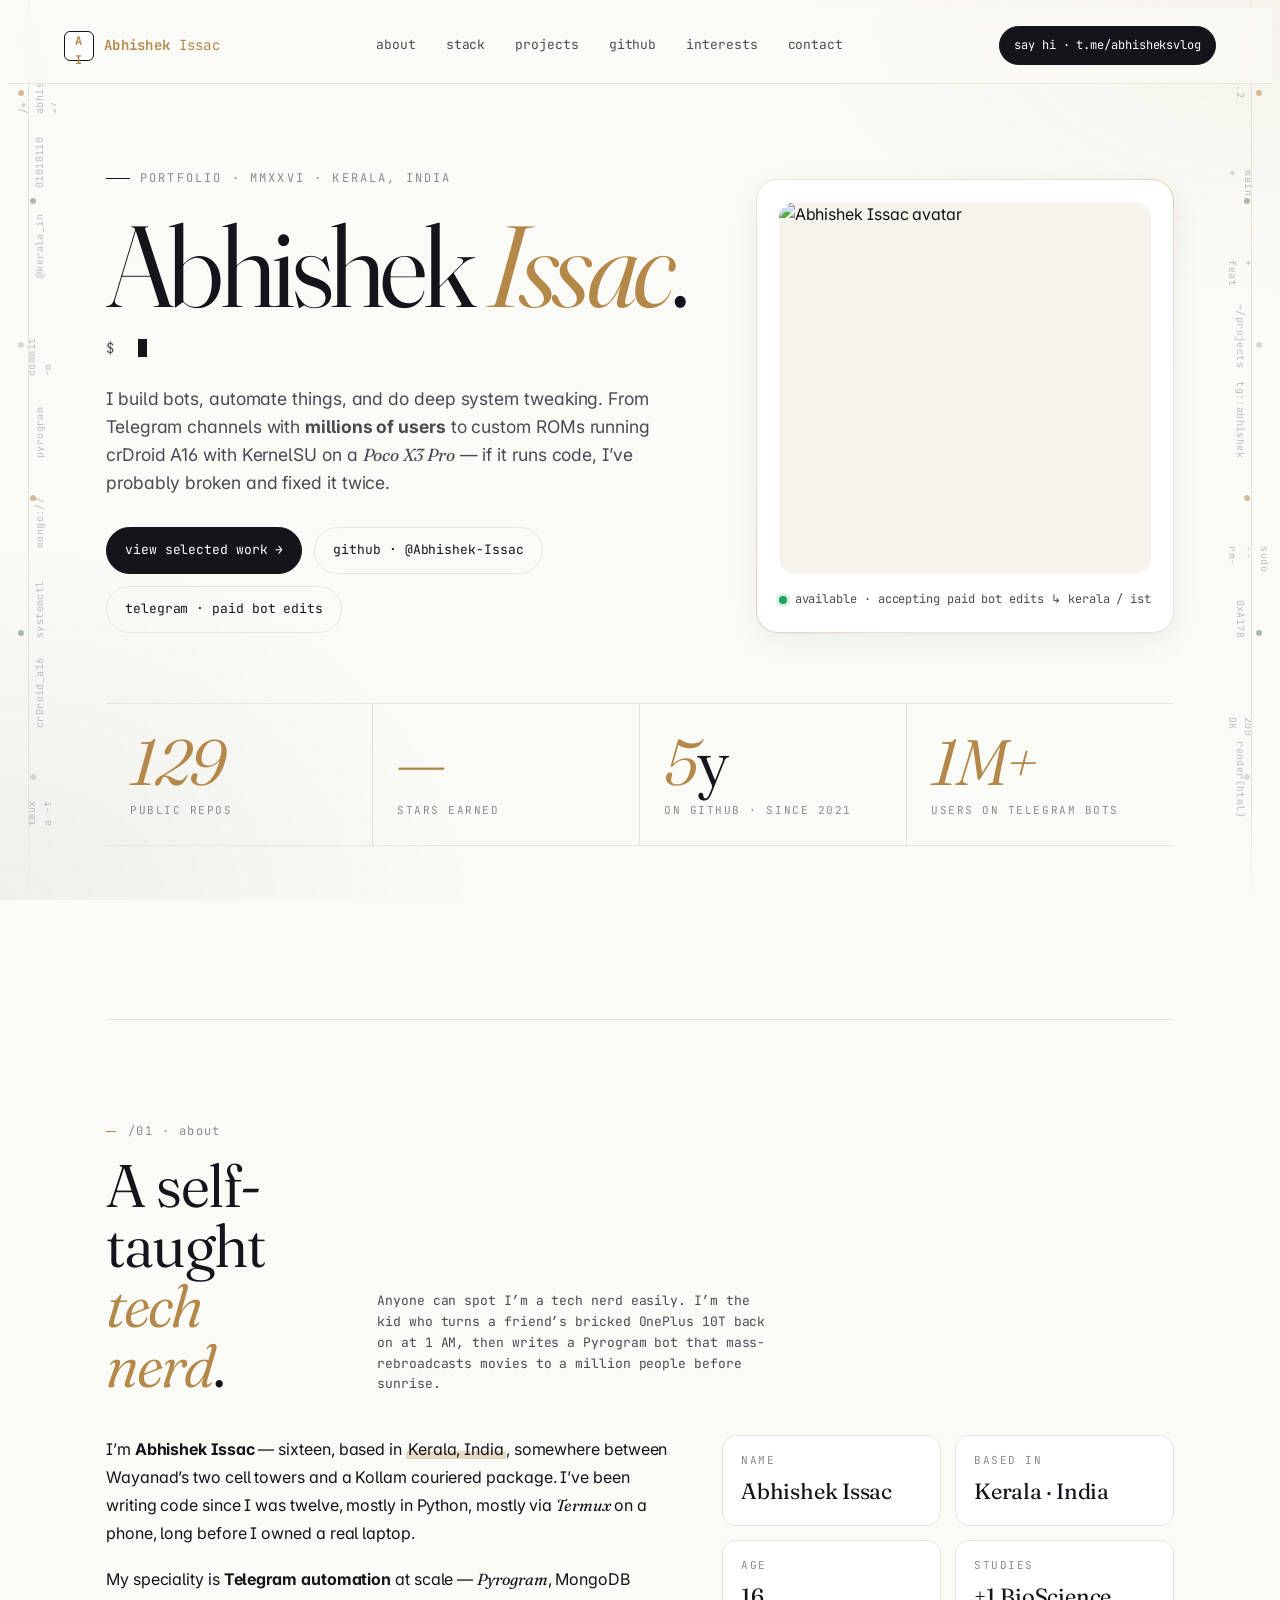
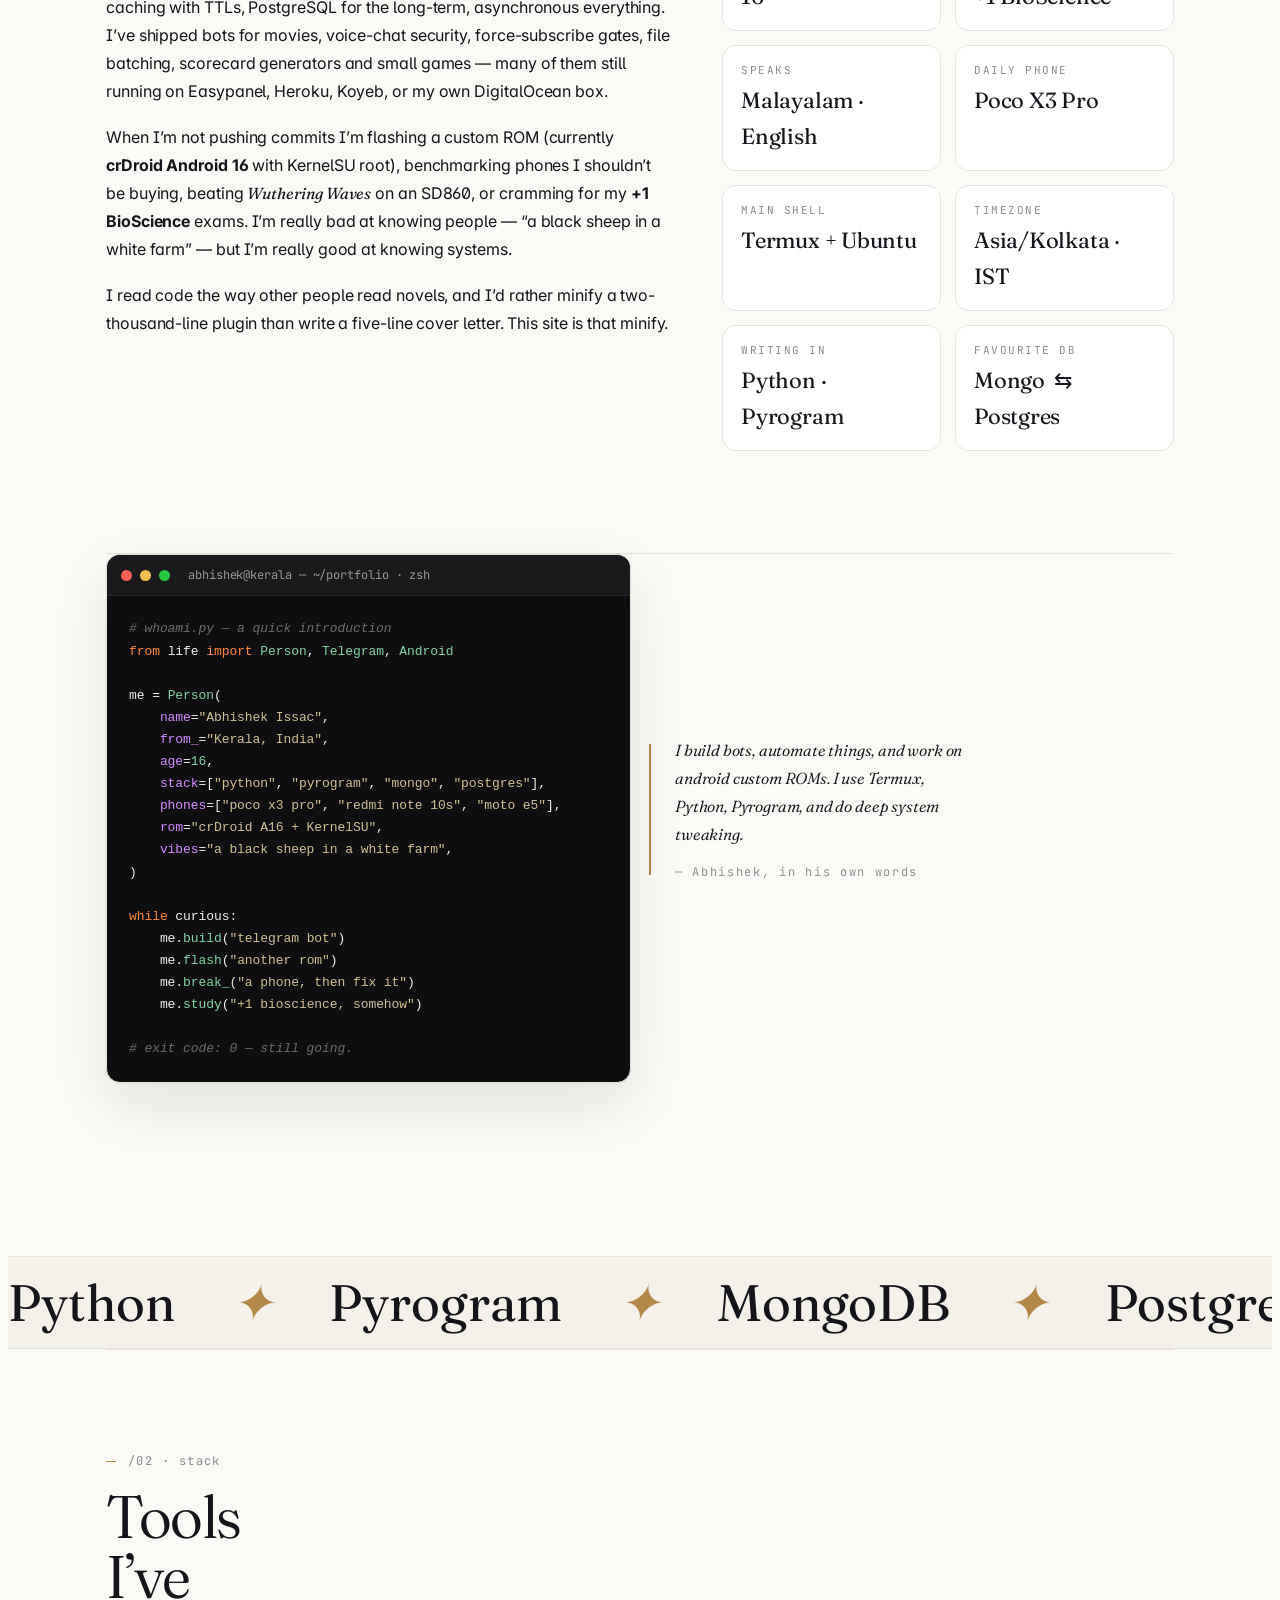
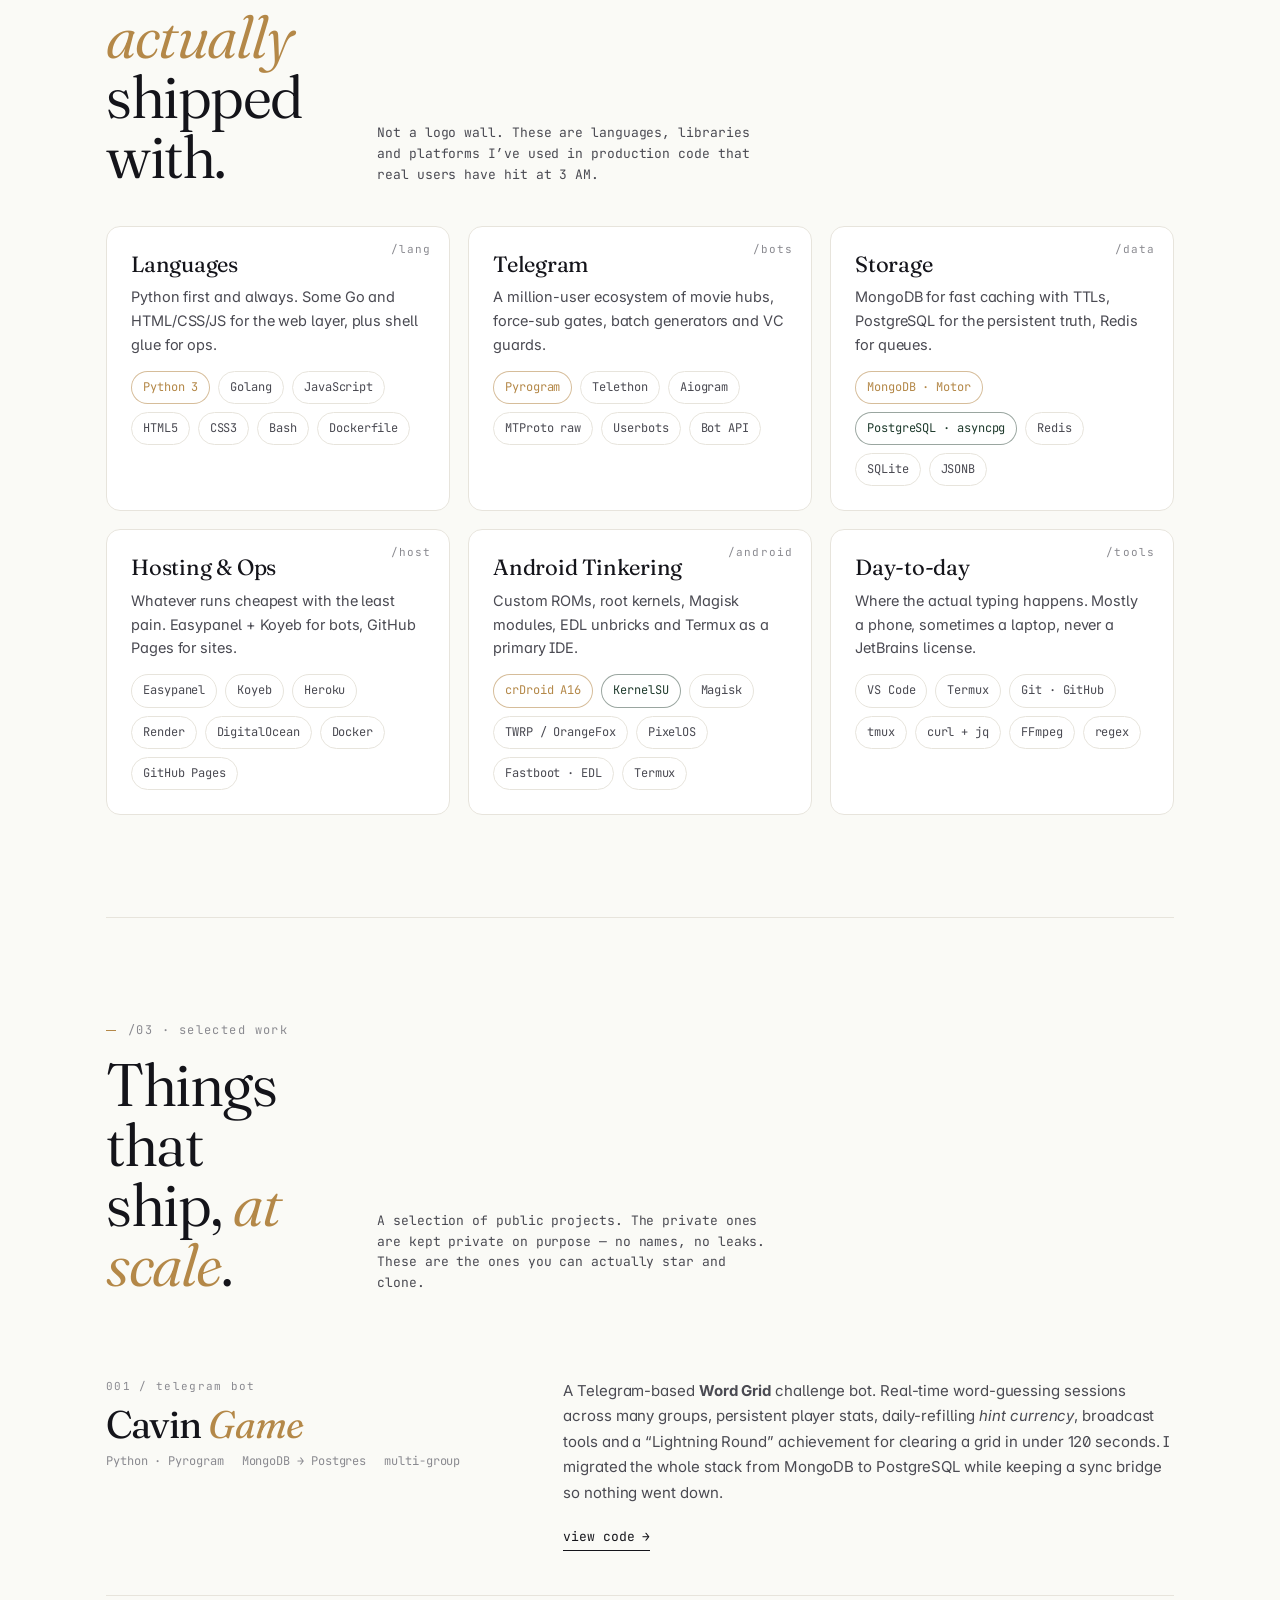
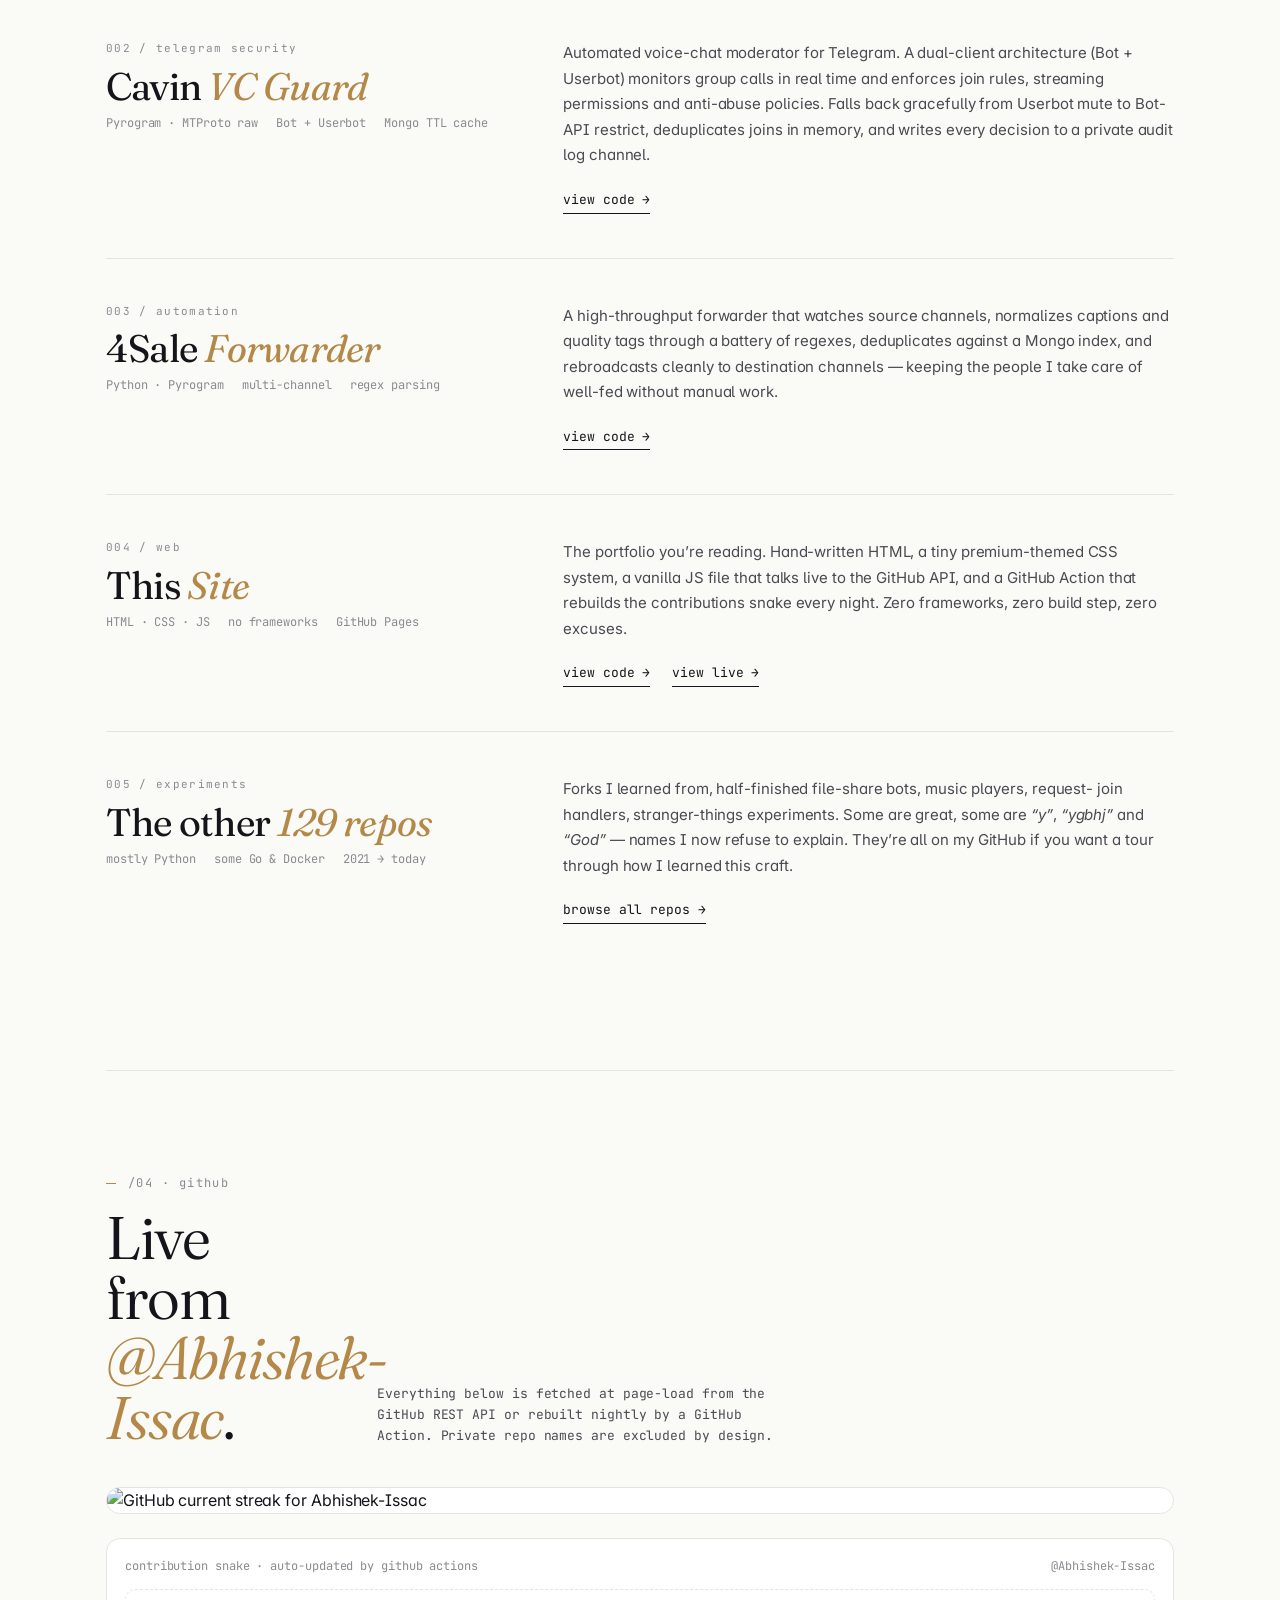
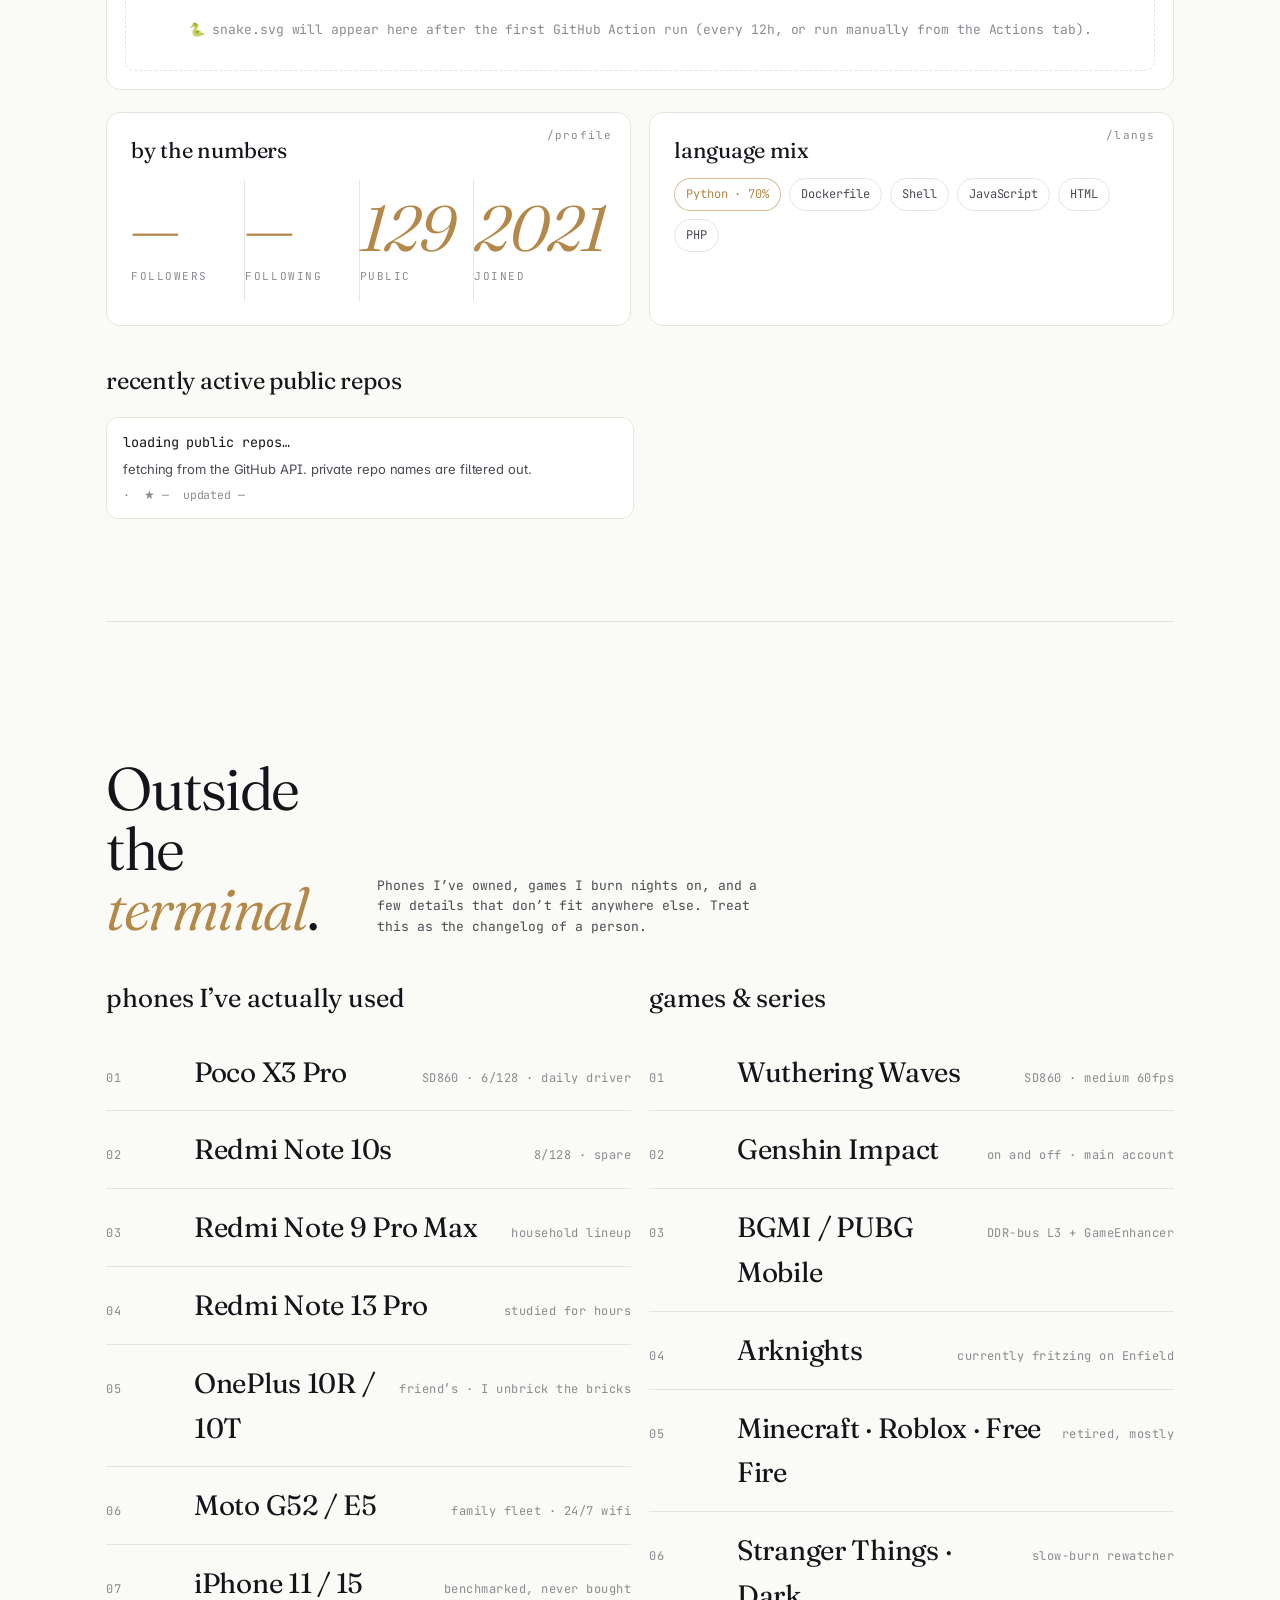
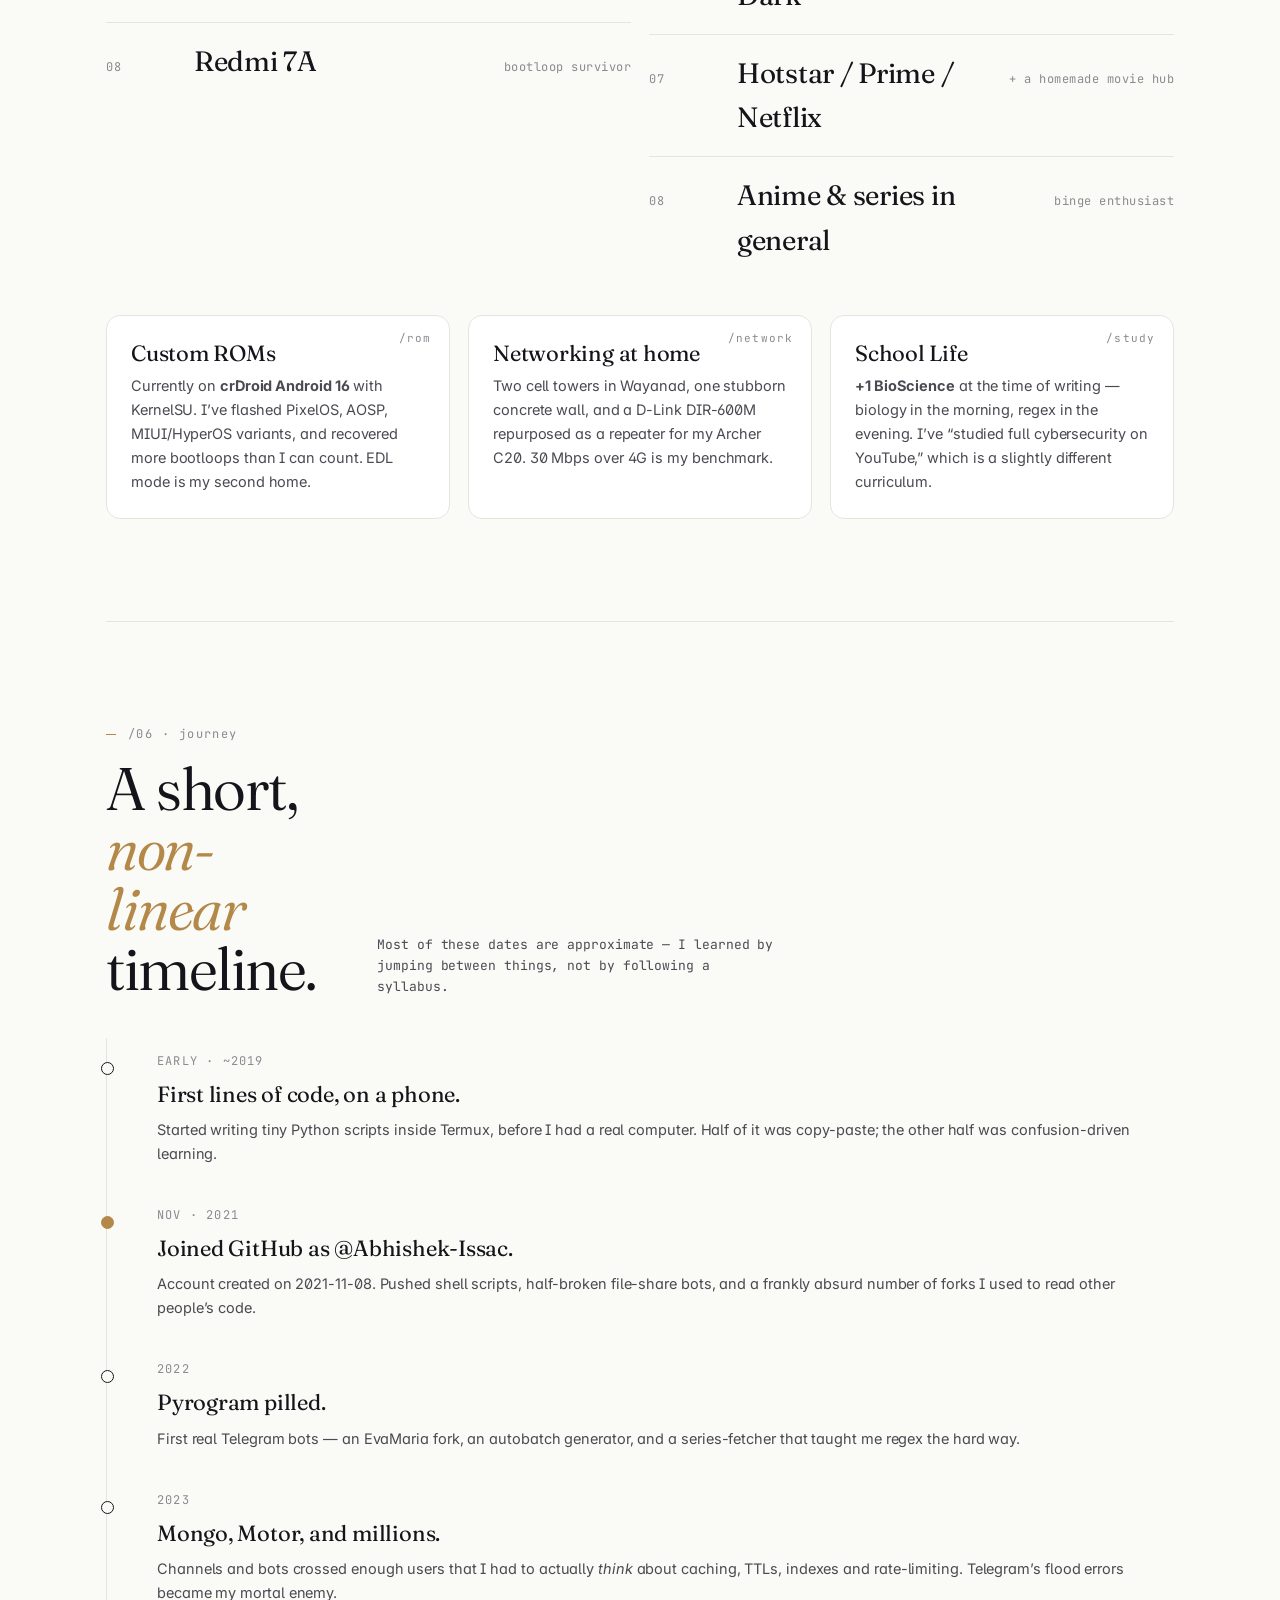
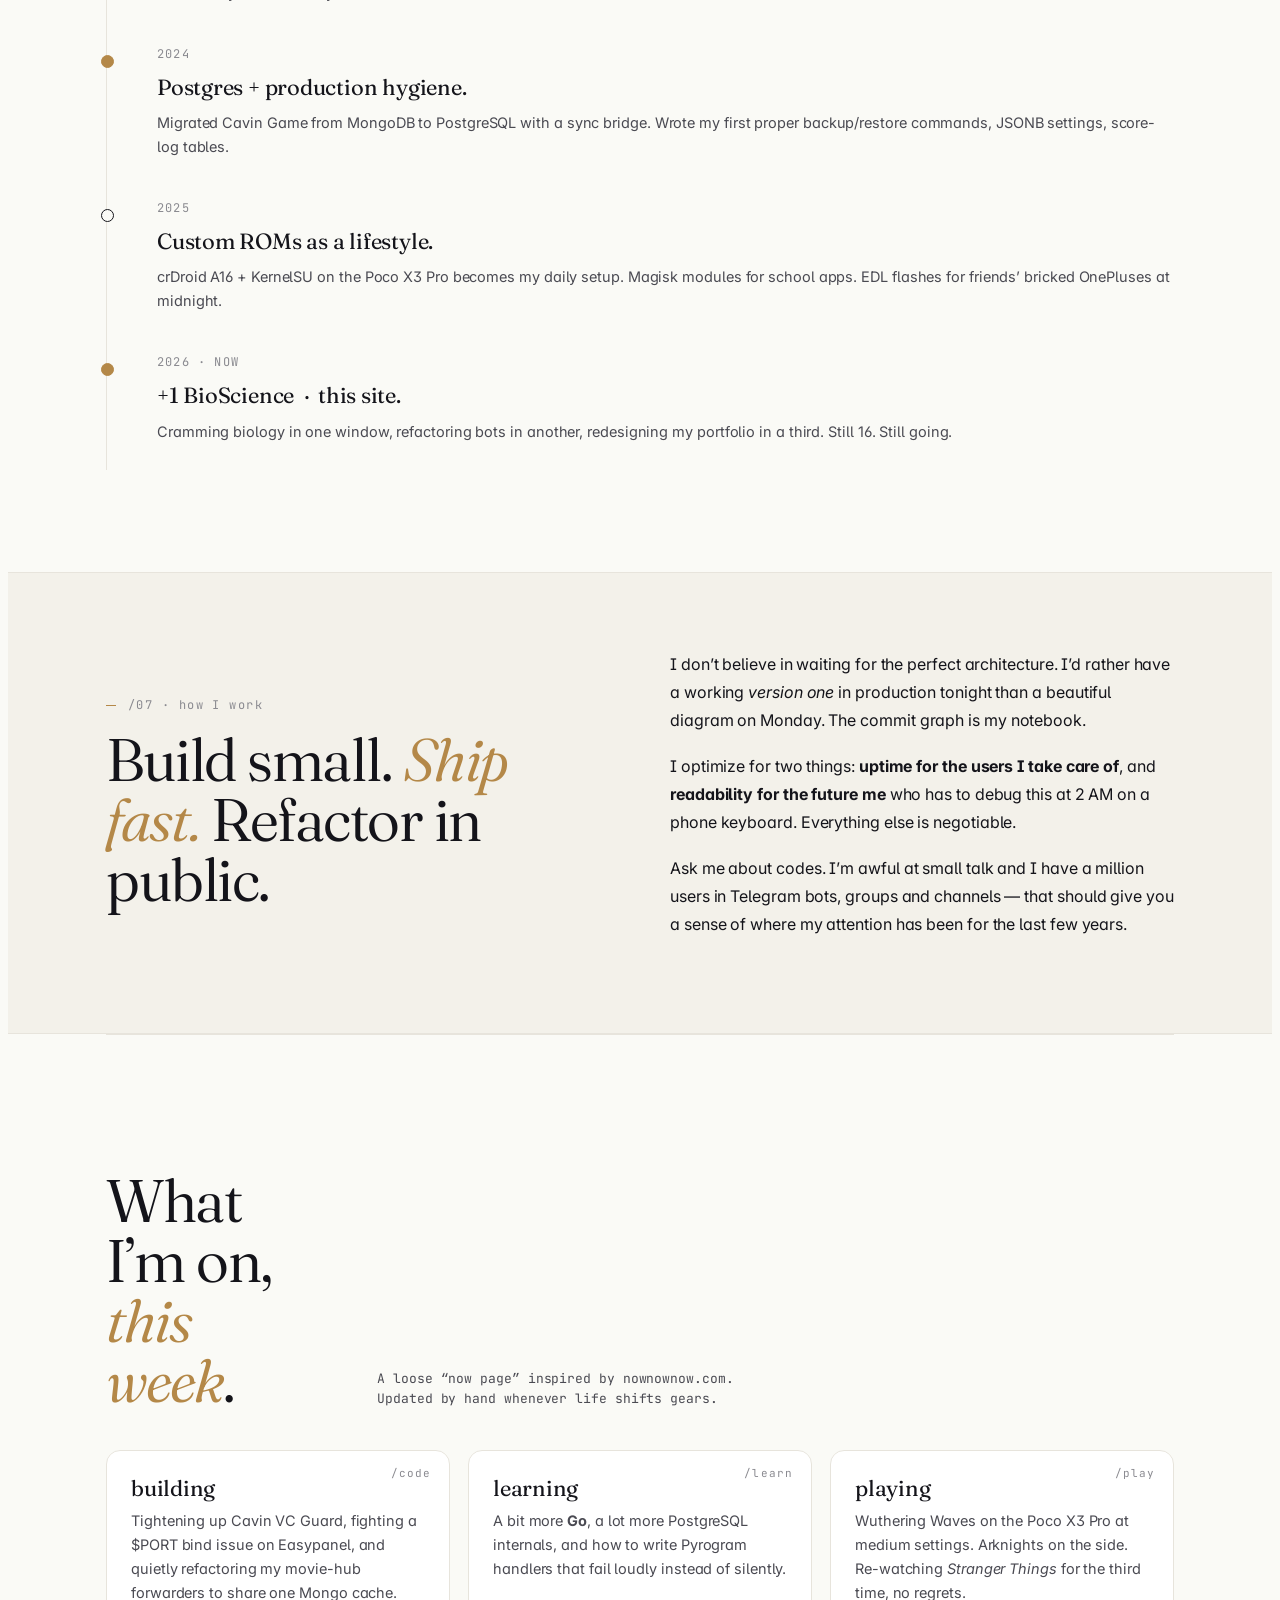
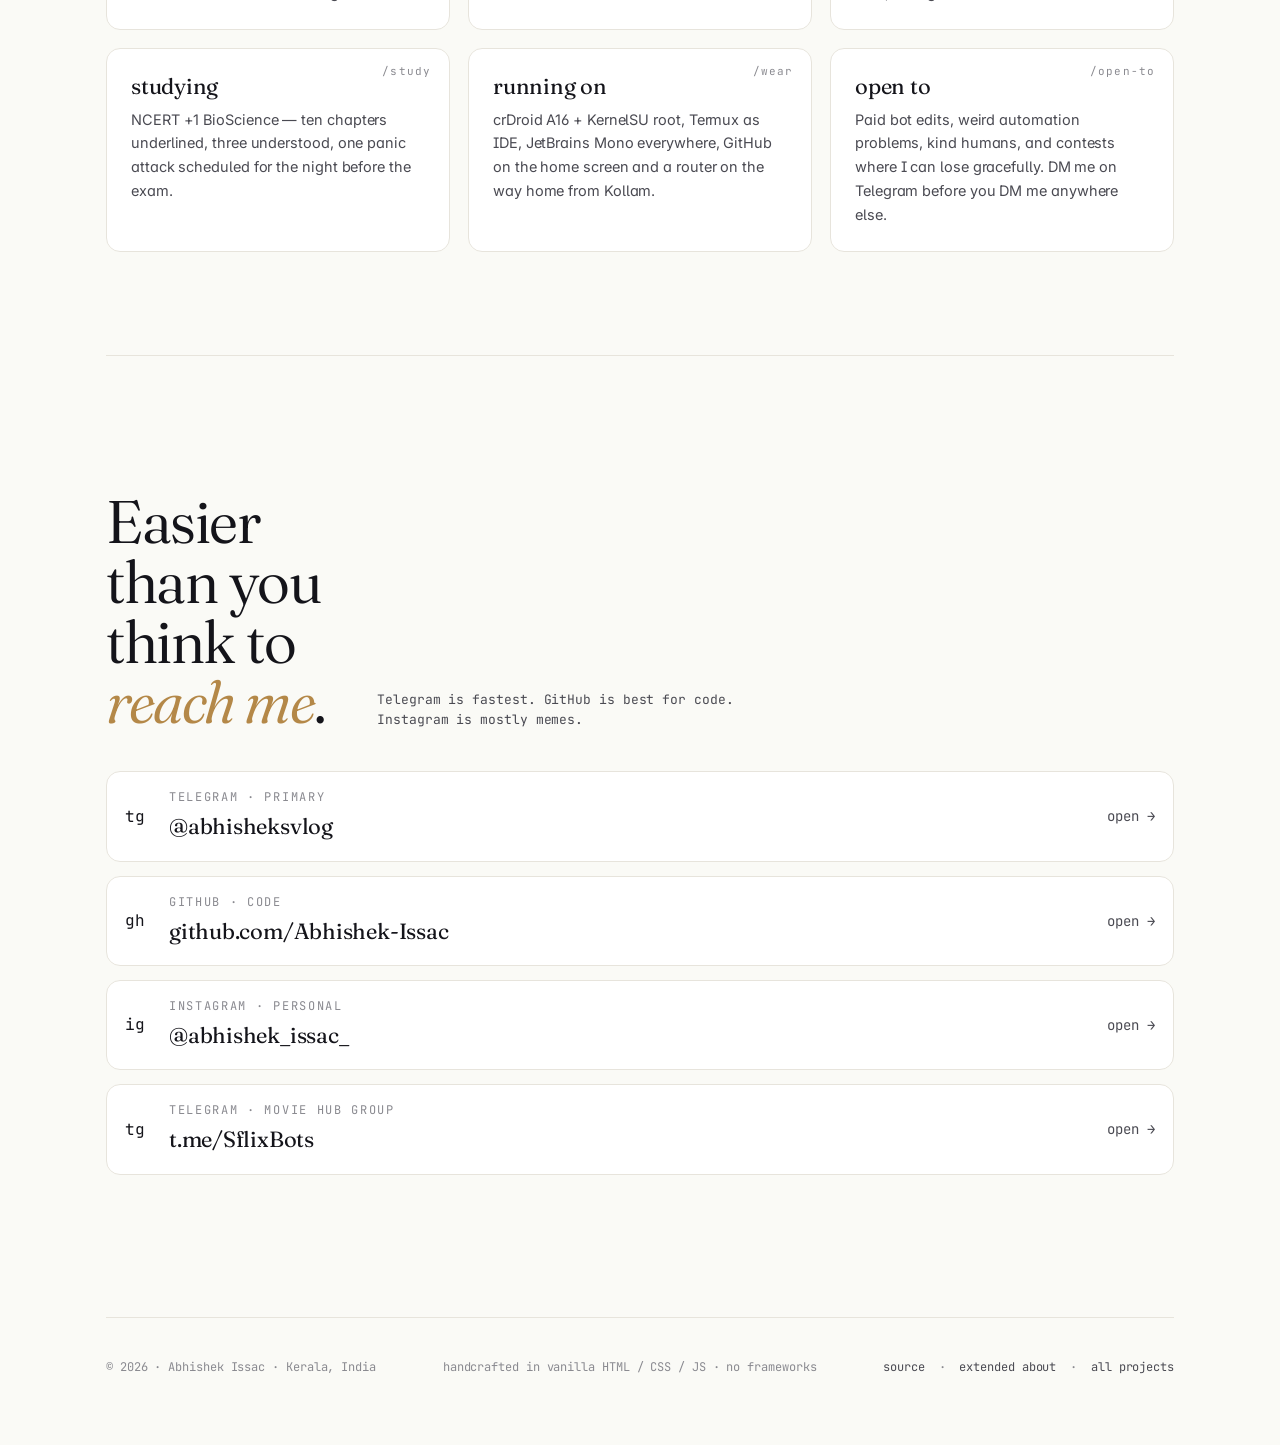
==== commit 518185f4: "Redesign index.html as a long whitish-minimal premium portfolio - New ~870-line index.html with: her" ====
--- a/index.html
+++ b/index.html
@@ -1,1263 +1,864 @@
 <!DOCTYPE html>
 <html lang="en">
 <head>
-  <meta charset="UTF-8">
-  <meta name="viewport" content="width=device-width, initial-scale=1.0">
-  <meta name="description" content="Abhishek Issac — Full-Stack Developer, Telegram Bot Creator, Python Enthusiast. Explore my portfolio showcasing projects, skills, and journey in tech.">
-  <meta name="keywords" content="Abhishek Issac, Developer, Portfolio, Python, Telegram Bots, Full-Stack, MongoDB, PostgreSQL, Linux">
-  <meta name="author" content="Abhishek Issac">
-  <meta name="theme-color" content="#00f0ff">
-
-  <!-- Open Graph -->
-  <meta property="og:title" content="Abhishek Issac — Developer Portfolio">
-  <meta property="og:description" content="Full-Stack Developer, Telegram Bot Creator, Python Enthusiast">
-  <meta property="og:type" content="website">
-  <meta property="og:url" content="https://abhishek-issac.github.io">
-
-  <title>Abhishek Issac — Developer Portfolio</title>
-
-  <!-- Fonts -->
-  <link rel="preconnect" href="https://fonts.googleapis.com">
-  <link rel="preconnect" href="https://fonts.gstatic.com" crossorigin>
-  <link href="https://fonts.googleapis.com/css2?family=Inter:wght@300;400;500;600;700;800&family=JetBrains+Mono:wght@400;500;600&family=Orbitron:wght@400;500;600;700;800;900&display=swap" rel="stylesheet">
-
-  <!-- Icons -->
-  <link rel="stylesheet" href="https://cdnjs.cloudflare.com/ajax/libs/font-awesome/6.5.1/css/all.min.css">
-
-  <!-- Stylesheets -->
-  <link rel="stylesheet" href="assets/css/main.css">
-  <link rel="stylesheet" href="assets/css/navigation.css">
-  <link rel="stylesheet" href="assets/css/animations.css">
-  <link rel="stylesheet" href="assets/css/components.css">
-  <link rel="stylesheet" href="assets/css/themes.css">
-  <link rel="stylesheet" href="assets/css/pages.css">
-
-  <link rel="icon" href="favicon.ico" type="image/x-icon">
+  <meta charset="UTF-8" />
+  <meta name="viewport" content="width=device-width, initial-scale=1.0" />
+  <meta name="description" content="Abhishek Issac — Telegram bot architect, Python developer, Android tinkerer & custom-ROM enthusiast from Kerala, India." />
+  <meta name="keywords" content="Abhishek Issac, Developer, Portfolio, Python, Telegram Bots, Pyrogram, MongoDB, PostgreSQL, Custom ROMs, Magisk, KernelSU, Termux, Kerala, India" />
+  <meta name="author" content="Abhishek Issac" />
+  <meta name="theme-color" content="#fafaf6" />
+
+  <meta property="og:type" content="website" />
+  <meta property="og:title" content="Abhishek Issac — A Tech Nerd from Kerala" />
+  <meta property="og:description" content="Bots, automation, deep system tweaking, custom ROMs. Built for the curious." />
+  <meta property="og:url" content="https://abhishek-issac.github.io" />
+  <meta property="og:image" content="https://avatars.githubusercontent.com/u/93928612?v=4" />
+  <meta name="twitter:card" content="summary_large_image" />
+
+  <title>Abhishek Issac — A Tech Nerd from Kerala</title>
+
+  <!-- Premium fonts: serif display + tight sans + coding mono -->
+  <link rel="preconnect" href="https://fonts.googleapis.com" />
+  <link rel="preconnect" href="https://fonts.gstatic.com" crossorigin />
+  <link
+    href="https://fonts.googleapis.com/css2?family=Fraunces:opsz,wght@9..144,300;9..144,350;9..144,400;9..144,500&family=Inter:wght@300;400;500;600;700&family=JetBrains+Mono:wght@400;500;600&display=swap"
+    rel="stylesheet"
+  />
+
+  <!-- Premium theme -->
+  <link rel="stylesheet" href="assets/css/premium.css" />
+  <link rel="icon" href="favicon.ico" type="image/x-icon" />
 </head>
-<body>
-  <!-- Page Loader -->
-  <div class="page-transition">
-    <div class="loader-ring" style="position: relative;"></div>
-  </div>
-
-  <!-- Background Grid -->
-  <div class="bg-grid"></div>
-
-  <!-- Noise Overlay -->
-  <div class="noise-overlay"></div>
-
-  <!-- ==================== NAVIGATION ==================== -->
-  <nav class="main-nav glass-dark" id="main-nav">
-    <div class="nav-container">
-      <a href="index.html" class="nav-logo">
-        <div class="nav-logo-icon">AI</div>
-        <div class="nav-logo-text">Abhishek<span>.</span></div>
+<body class="premium">
+
+  <!-- ================== SIDE RAILS (decorative animated) ================== -->
+  <aside class="pg-rail left" aria-hidden="true"></aside>
+  <aside class="pg-rail right" aria-hidden="true"></aside>
+
+  <div class="pg-content">
+
+    <!-- ================== NAVIGATION ================== -->
+    <header class="pg-nav" role="banner">
+      <a class="pg-logo" href="#top">
+        <span class="pg-logo-mark">A<span>I</span></span>
+        <span><strong>Abhishek</strong>&nbsp;<span>Issac</span></span>
       </a>
-
-      <div class="nav-links">
-        <a href="#hero" class="nav-link active"><i class="fas fa-home"></i> Home</a>
-        <a href="#about" class="nav-link"><i class="fas fa-user"></i> About</a>
-        <a href="#skills" class="nav-link"><i class="fas fa-code"></i> Skills</a>
-        <a href="#projects" class="nav-link"><i class="fas fa-rocket"></i> Projects</a>
-        <a href="#timeline" class="nav-link"><i class="fas fa-clock-rotate-left"></i> Journey</a>
-        <a href="#github" class="nav-link"><i class="fab fa-github"></i> GitHub</a>
-        <a href="#contact" class="nav-link"><i class="fas fa-envelope"></i> Contact</a>
-      </div>
-
-      <div class="nav-actions">
-        <button class="theme-toggle" title="Switch Theme" aria-label="Switch theme">
-          <i class="fas fa-palette"></i>
-        </button>
-        <a href="#contact" class="nav-cta">
-          <i class="fas fa-paper-plane"></i> Hire Me
-        </a>
-      </div>
-
-      <button class="hamburger" aria-label="Toggle menu">
-        <span class="hamburger-line"></span>
-        <span class="hamburger-line"></span>
-        <span class="hamburger-line"></span>
-      </button>
-    </div>
-  </nav>
-
-  <!-- Mobile Nav -->
-  <div class="mobile-nav-overlay"></div>
-  <div class="mobile-nav">
-    <div class="mobile-nav-links">
-      <a href="#hero" class="mobile-nav-link active"><i class="fas fa-home"></i> Home</a>
-      <a href="#about" class="mobile-nav-link"><i class="fas fa-user"></i> About</a>
-      <a href="#skills" class="mobile-nav-link"><i class="fas fa-code"></i> Skills</a>
-      <a href="#projects" class="mobile-nav-link"><i class="fas fa-rocket"></i> Projects</a>
-      <a href="#timeline" class="mobile-nav-link"><i class="fas fa-clock-rotate-left"></i> Journey</a>
-      <a href="#github" class="mobile-nav-link"><i class="fab fa-github"></i> GitHub</a>
-      <a href="#contact" class="mobile-nav-link"><i class="fas fa-envelope"></i> Contact</a>
-    </div>
-    <div class="mobile-nav-divider"></div>
-    <div class="mobile-nav-footer">
-      <a href="#contact" class="btn btn-primary w-full" style="justify-content: center;">
-        <i class="fas fa-paper-plane"></i> Get In Touch
+      <nav class="pg-nav-links" aria-label="Primary">
+        <a href="#about">about</a>
+        <a href="#stack">stack</a>
+        <a href="#projects">projects</a>
+        <a href="#github">github</a>
+        <a href="#interests">interests</a>
+        <a href="#contact">contact</a>
+      </nav>
+      <a class="pg-nav-cta" href="https://t.me/abhisheksvlog" target="_blank" rel="noopener">
+        say hi · t.me/abhisheksvlog
       </a>
-      <div class="mobile-nav-socials">
-        <a href="https://github.com/Abhishek-Issac" target="_blank" rel="noopener" class="mobile-social-link"><i class="fab fa-github"></i></a>
-        <a href="https://t.me/AbhishekIssac" target="_blank" rel="noopener" class="mobile-social-link"><i class="fab fa-telegram"></i></a>
-        <a href="https://instagram.com/abhishek_issac_" target="_blank" rel="noopener" class="mobile-social-link"><i class="fab fa-instagram"></i></a>
+    </header>
+
+    <main id="top" class="pg-wrap">
+
+      <!-- ================== HERO ================== -->
+      <section class="pg-hero">
+        <div class="pg-hero-grid">
+          <div>
+            <span class="pg-eyebrow pg-reveal">Portfolio · MMXXVI · Kerala, India</span>
+            <h1 class="pg-name pg-reveal" data-delay="100">
+              Abhishek <em>Issac</em>.
+            </h1>
+            <div class="pg-roles pg-reveal" data-delay="200">
+              <span class="pg-mono">$</span>
+              <span data-typewriter
+                    data-roles="Telegram Bot Architect|Python Developer|Custom ROM Tinkerer|Pyrogram Engineer|Mongo + Postgres Plumber|Black sheep in a white farm">
+                <span class="pg-tw-text">Telegram Bot Architect</span>
+              </span>
+              <span class="cursor"></span>
+            </div>
+            <p class="pg-tagline pg-reveal" data-delay="300">
+              I build bots, automate things, and do deep system tweaking. From Telegram channels with
+              <strong>millions of users</strong> to custom ROMs running crDroid A16 with KernelSU on a
+              <em class="pg-serif">Poco X3 Pro</em> — if it runs code, I’ve probably broken and fixed it twice.
+            </p>
+            <div class="pg-cta-row pg-reveal" data-delay="400">
+              <a class="pg-btn pg-btn-primary" href="#projects">view selected work →</a>
+              <a class="pg-btn pg-btn-ghost" href="https://github.com/Abhishek-Issac" target="_blank" rel="noopener">
+                github · @Abhishek-Issac
+              </a>
+              <a class="pg-btn pg-btn-ghost" href="https://t.me/abhisheksvlog" target="_blank" rel="noopener">
+                telegram · paid bot edits
+              </a>
+            </div>
+          </div>
+
+          <div class="pg-hero-card pg-reveal" data-delay="200" data-tilt>
+            <img
+              class="pg-avatar"
+              src="https://avatars.githubusercontent.com/u/93928612?v=4&s=600"
+              alt="Abhishek Issac avatar"
+              loading="eager"
+              decoding="async"
+            />
+            <div class="pg-id-row">
+              <span class="dot-live">available · accepting paid bot edits</span>
+              <span>↳ kerala / ist</span>
+            </div>
+          </div>
+        </div>
+
+        <!-- Stats strip -->
+        <div class="pg-stats-strip pg-reveal" data-delay="500">
+          <div class="pg-stat">
+            <div class="pg-stat-num"><em id="gh-public-repos">129</em></div>
+            <div class="pg-stat-label">public repos</div>
+          </div>
+          <div class="pg-stat">
+            <div class="pg-stat-num"><em id="gh-stars">—</em></div>
+            <div class="pg-stat-label">stars earned</div>
+          </div>
+          <div class="pg-stat">
+            <div class="pg-stat-num"><em id="gh-years">5</em>y</div>
+            <div class="pg-stat-label">on github · since 2021</div>
+          </div>
+          <div class="pg-stat">
+            <div class="pg-stat-num"><em>1M+</em></div>
+            <div class="pg-stat-label">users on telegram bots</div>
+          </div>
+        </div>
+      </section>
+
+      <!-- ================== ABOUT ================== -->
+      <section class="pg-section" id="about">
+        <div class="pg-sec-head">
+          <div>
+            <div class="pg-sec-num pg-reveal">/01 · about</div>
+            <h2 class="pg-sec-title pg-reveal" data-delay="100">A self-taught <em>tech nerd</em>.</h2>
+          </div>
+          <p class="pg-sec-kicker pg-reveal" data-delay="200">
+            Anyone can spot I’m a tech nerd easily. I’m the kid who turns a friend’s
+            bricked OnePlus 10T back on at 1 AM, then writes a Pyrogram bot that
+            mass-rebroadcasts movies to a million people before sunrise.
+          </p>
+        </div>
+
+        <div class="pg-about-grid">
+          <div class="pg-prose pg-reveal" data-delay="100">
+            <p>
+              I’m <strong>Abhishek Issac</strong> — sixteen, based in
+              <span class="pg-highlight">Kerala, India</span>, somewhere between Wayanad’s two
+              cell towers and a Kollam couriered package. I’ve been writing code since I was
+              twelve, mostly in Python, mostly via <em class="pg-serif">Termux</em> on a phone,
+              long before I owned a real laptop.
+            </p>
+            <p>
+              My speciality is <strong>Telegram automation</strong> at scale —
+              <em class="pg-serif">Pyrogram</em>, MongoDB caching with TTLs, PostgreSQL for the
+              long-term, asynchronous everything. I’ve shipped bots for movies,
+              voice-chat security, force-subscribe gates, file batching, scorecard
+              generators and small games — many of them still running on Easypanel,
+              Heroku, Koyeb, or my own DigitalOcean box.
+            </p>
+            <p>
+              When I’m not pushing commits I’m flashing a custom ROM (currently
+              <strong>crDroid Android 16</strong> with KernelSU root), benchmarking phones I
+              shouldn’t be buying, beating <em class="pg-serif">Wuthering Waves</em> on an SD860,
+              or cramming for my <strong>+1 BioScience</strong> exams. I’m really bad at
+              knowing people — “a black sheep in a white farm” — but I’m really good at
+              knowing systems.
+            </p>
+            <p>
+              I read code the way other people read novels, and I’d rather minify a
+              two-thousand-line plugin than write a five-line cover letter. This site is
+              that minify.
+            </p>
+          </div>
+
+          <div class="pg-facts pg-reveal" data-delay="200">
+            <div class="pg-fact"><div class="pg-fact-label">name</div><div class="pg-fact-value">Abhishek Issac</div></div>
+            <div class="pg-fact"><div class="pg-fact-label">based in</div><div class="pg-fact-value">Kerala · India</div></div>
+            <div class="pg-fact"><div class="pg-fact-label">age</div><div class="pg-fact-value">16</div></div>
+            <div class="pg-fact"><div class="pg-fact-label">studies</div><div class="pg-fact-value">+1 BioScience</div></div>
+            <div class="pg-fact"><div class="pg-fact-label">speaks</div><div class="pg-fact-value">Malayalam · English</div></div>
+            <div class="pg-fact"><div class="pg-fact-label">daily phone</div><div class="pg-fact-value">Poco X3 Pro</div></div>
+            <div class="pg-fact"><div class="pg-fact-label">main shell</div><div class="pg-fact-value">Termux + Ubuntu</div></div>
+            <div class="pg-fact"><div class="pg-fact-label">timezone</div><div class="pg-fact-value">Asia/Kolkata · IST</div></div>
+            <div class="pg-fact"><div class="pg-fact-label">writing in</div><div class="pg-fact-value">Python · Pyrogram</div></div>
+            <div class="pg-fact"><div class="pg-fact-label">favourite db</div><div class="pg-fact-value">Mongo &nbsp;⇆&nbsp; Postgres</div></div>
+          </div>
+        </div>
+      </section>
+
+      <!-- ================== TERMINAL / IDENTITY CARD ================== -->
+      <section class="pg-section" style="padding-top: 0;">
+        <div class="pg-grid-2">
+          <div class="pg-terminal pg-reveal" data-delay="100">
+            <div class="pg-terminal-bar">
+              <span class="pg-tdot r"></span>
+              <span class="pg-tdot y"></span>
+              <span class="pg-tdot g"></span>
+              <span class="pg-tname">abhishek@kerala — ~/portfolio · zsh</span>
+            </div>
+<pre><span class="c"># whoami.py — a quick introduction</span>
+<span class="k">from</span> <span class="v">life</span> <span class="k">import</span> <span class="n">Person</span>, <span class="n">Telegram</span>, <span class="n">Android</span>
+
+<span class="v">me</span> = <span class="n">Person</span>(
+    <span class="p">name</span>=<span class="s">"Abhishek Issac"</span>,
+    <span class="p">from_</span>=<span class="s">"Kerala, India"</span>,
+    <span class="p">age</span>=<span class="n">16</span>,
+    <span class="p">stack</span>=[<span class="s">"python"</span>, <span class="s">"pyrogram"</span>, <span class="s">"mongo"</span>, <span class="s">"postgres"</span>],
+    <span class="p">phones</span>=[<span class="s">"poco x3 pro"</span>, <span class="s">"redmi note 10s"</span>, <span class="s">"moto e5"</span>],
+    <span class="p">rom</span>=<span class="s">"crDroid A16 + KernelSU"</span>,
+    <span class="p">vibes</span>=<span class="s">"a black sheep in a white farm"</span>,
+)
+
+<span class="k">while</span> <span class="v">curious</span>:
+    <span class="v">me</span>.<span class="n">build</span>(<span class="s">"telegram bot"</span>)
+    <span class="v">me</span>.<span class="n">flash</span>(<span class="s">"another rom"</span>)
+    <span class="v">me</span>.<span class="n">break_</span>(<span class="s">"a phone, then fix it"</span>)
+    <span class="v">me</span>.<span class="n">study</span>(<span class="s">"+1 bioscience, somehow"</span>)
+
+<span class="c"># exit code: 0 — still going.</span></pre>
+          </div>
+
+          <div class="pg-prose pg-reveal" data-delay="200" style="align-self: center;">
+            <p class="pg-quote">
+              I build bots, automate things, and work on android custom ROMs.
+              I use Termux, Python, Pyrogram, and do deep system tweaking.
+              <span class="pg-quote-by">— Abhishek, in his own words</span>
+            </p>
+          </div>
+        </div>
+      </section>
+
+      <!-- ================== MARQUEE BAND ================== -->
+    </main>
+
+    <div class="pg-marquee" aria-hidden="true">
+      <div class="pg-marquee-track">
+        <span>Python</span><span class="star">✦</span>
+        <span>Pyrogram</span><span class="star">✦</span>
+        <span>MongoDB</span><span class="star">✦</span>
+        <span>PostgreSQL</span><span class="star">✦</span>
+        <span>Termux</span><span class="star">✦</span>
+        <span>crDroid · KernelSU</span><span class="star">✦</span>
+        <span>Magisk</span><span class="star">✦</span>
+        <span>Docker</span><span class="star">✦</span>
+        <span>Easypanel</span><span class="star">✦</span>
+        <span>Heroku · Koyeb</span><span class="star">✦</span>
+        <span>HTML · CSS · JS</span><span class="star">✦</span>
+        <span>SQLite</span><span class="star">✦</span>
+        <span>Redis</span><span class="star">✦</span>
+        <span>Linux</span><span class="star">✦</span>
+        <!-- duplicate for seamless loop -->
+        <span>Python</span><span class="star">✦</span>
+        <span>Pyrogram</span><span class="star">✦</span>
+        <span>MongoDB</span><span class="star">✦</span>
+        <span>PostgreSQL</span><span class="star">✦</span>
+        <span>Termux</span><span class="star">✦</span>
+        <span>crDroid · KernelSU</span><span class="star">✦</span>
+        <span>Magisk</span><span class="star">✦</span>
+        <span>Docker</span><span class="star">✦</span>
+        <span>Easypanel</span><span class="star">✦</span>
+        <span>Heroku · Koyeb</span><span class="star">✦</span>
+        <span>HTML · CSS · JS</span><span class="star">✦</span>
+        <span>SQLite</span><span class="star">✦</span>
+        <span>Redis</span><span class="star">✦</span>
+        <span>Linux</span><span class="star">✦</span>
       </div>
     </div>
+
+    <main class="pg-wrap">
+
+      <!-- ================== STACK ================== -->
+      <section class="pg-section" id="stack">
+        <div class="pg-sec-head">
+          <div>
+            <div class="pg-sec-num pg-reveal">/02 · stack</div>
+            <h2 class="pg-sec-title pg-reveal" data-delay="100">Tools I’ve <em>actually</em> shipped with.</h2>
+          </div>
+          <p class="pg-sec-kicker pg-reveal" data-delay="200">
+            Not a logo wall. These are languages, libraries and platforms I’ve used
+            in production code that real users have hit at 3 AM.
+          </p>
+        </div>
+
+        <div class="pg-grid-3">
+          <div class="pg-card pg-reveal" data-tilt>
+            <span class="pg-card-num">/lang</span>
+            <h3>Languages</h3>
+            <p>Python first and always. Some Go and HTML/CSS/JS for the web layer, plus shell glue for ops.</p>
+            <div class="pg-tags" style="margin-top:14px;">
+              <span class="pg-tag gold">Python 3</span>
+              <span class="pg-tag">Golang</span>
+              <span class="pg-tag">JavaScript</span>
+              <span class="pg-tag">HTML5</span>
+              <span class="pg-tag">CSS3</span>
+              <span class="pg-tag">Bash</span>
+              <span class="pg-tag">Dockerfile</span>
+            </div>
+          </div>
+
+          <div class="pg-card pg-reveal" data-delay="100" data-tilt>
+            <span class="pg-card-num">/bots</span>
+            <h3>Telegram</h3>
+            <p>A million-user ecosystem of movie hubs, force-sub gates, batch generators and VC guards.</p>
+            <div class="pg-tags" style="margin-top:14px;">
+              <span class="pg-tag gold">Pyrogram</span>
+              <span class="pg-tag">Telethon</span>
+              <span class="pg-tag">Aiogram</span>
+              <span class="pg-tag">MTProto raw</span>
+              <span class="pg-tag">Userbots</span>
+              <span class="pg-tag">Bot API</span>
+            </div>
+          </div>
+
+          <div class="pg-card pg-reveal" data-delay="200" data-tilt>
+            <span class="pg-card-num">/data</span>
+            <h3>Storage</h3>
+            <p>MongoDB for fast caching with TTLs, PostgreSQL for the persistent truth, Redis for queues.</p>
+            <div class="pg-tags" style="margin-top:14px;">
+              <span class="pg-tag gold">MongoDB · Motor</span>
+              <span class="pg-tag green">PostgreSQL · asyncpg</span>
+              <span class="pg-tag">Redis</span>
+              <span class="pg-tag">SQLite</span>
+              <span class="pg-tag">JSONB</span>
+            </div>
+          </div>
+
+          <div class="pg-card pg-reveal" data-tilt>
+            <span class="pg-card-num">/host</span>
+            <h3>Hosting & Ops</h3>
+            <p>Whatever runs cheapest with the least pain. Easypanel + Koyeb for bots, GitHub Pages for sites.</p>
+            <div class="pg-tags" style="margin-top:14px;">
+              <span class="pg-tag">Easypanel</span>
+              <span class="pg-tag">Koyeb</span>
+              <span class="pg-tag">Heroku</span>
+              <span class="pg-tag">Render</span>
+              <span class="pg-tag">DigitalOcean</span>
+              <span class="pg-tag">Docker</span>
+              <span class="pg-tag">GitHub Pages</span>
+            </div>
+          </div>
+
+          <div class="pg-card pg-reveal" data-delay="100" data-tilt>
+            <span class="pg-card-num">/android</span>
+            <h3>Android Tinkering</h3>
+            <p>Custom ROMs, root kernels, Magisk modules, EDL unbricks and Termux as a primary IDE.</p>
+            <div class="pg-tags" style="margin-top:14px;">
+              <span class="pg-tag gold">crDroid A16</span>
+              <span class="pg-tag green">KernelSU</span>
+              <span class="pg-tag">Magisk</span>
+              <span class="pg-tag">TWRP / OrangeFox</span>
+              <span class="pg-tag">PixelOS</span>
+              <span class="pg-tag">Fastboot · EDL</span>
+              <span class="pg-tag">Termux</span>
+            </div>
+          </div>
+
+          <div class="pg-card pg-reveal" data-delay="200" data-tilt>
+            <span class="pg-card-num">/tools</span>
+            <h3>Day-to-day</h3>
+            <p>Where the actual typing happens. Mostly a phone, sometimes a laptop, never a JetBrains license.</p>
+            <div class="pg-tags" style="margin-top:14px;">
+              <span class="pg-tag">VS Code</span>
+              <span class="pg-tag">Termux</span>
+              <span class="pg-tag">Git · GitHub</span>
+              <span class="pg-tag">tmux</span>
+              <span class="pg-tag">curl + jq</span>
+              <span class="pg-tag">FFmpeg</span>
+              <span class="pg-tag">regex</span>
+            </div>
+          </div>
+        </div>
+      </section>
+
+      <!-- ================== PROJECTS ================== -->
+      <section class="pg-section" id="projects">
+        <div class="pg-sec-head">
+          <div>
+            <div class="pg-sec-num pg-reveal">/03 · selected work</div>
+            <h2 class="pg-sec-title pg-reveal" data-delay="100">Things that ship, <em>at scale</em>.</h2>
+          </div>
+          <p class="pg-sec-kicker pg-reveal" data-delay="200">
+            A selection of public projects. The private ones are kept private on purpose —
+            no names, no leaks. These are the ones you can actually star and clone.
+          </p>
+        </div>
+
+        <article class="pg-project pg-reveal">
+          <div>
+            <div class="pg-project-num">001 / telegram bot</div>
+            <h3>Cavin <em>Game</em></h3>
+            <div class="pg-project-meta">
+              <span>Python · Pyrogram</span><span>MongoDB → Postgres</span><span>multi-group</span>
+            </div>
+          </div>
+          <div>
+            <p>
+              A Telegram-based <strong>Word Grid</strong> challenge bot. Real-time word-guessing
+              sessions across many groups, persistent player stats, daily-refilling
+              <em>hint currency</em>, broadcast tools and a “Lightning Round” achievement for
+              clearing a grid in under 120 seconds. I migrated the whole stack from MongoDB
+              to PostgreSQL while keeping a sync bridge so nothing went down.
+            </p>
+            <a class="pg-project-link" href="https://github.com/Abhishek-Issac/Cavin-Game" target="_blank" rel="noopener">view code →</a>
+          </div>
+        </article>
+
+        <article class="pg-project pg-reveal">
+          <div>
+            <div class="pg-project-num">002 / telegram security</div>
+            <h3>Cavin <em>VC Guard</em></h3>
+            <div class="pg-project-meta">
+              <span>Pyrogram · MTProto raw</span><span>Bot + Userbot</span><span>Mongo TTL cache</span>
+            </div>
+          </div>
+          <div>
+            <p>
+              Automated voice-chat moderator for Telegram. A dual-client architecture
+              (Bot + Userbot) monitors group calls in real time and enforces join rules,
+              streaming permissions and anti-abuse policies. Falls back gracefully from
+              Userbot mute to Bot-API restrict, deduplicates joins in memory, and writes
+              every decision to a private audit log channel.
+            </p>
+            <a class="pg-project-link" href="https://github.com/Abhishek-Issac/Cavin-vcguard" target="_blank" rel="noopener">view code →</a>
+          </div>
+        </article>
+
+        <article class="pg-project pg-reveal">
+          <div>
+            <div class="pg-project-num">003 / automation</div>
+            <h3>4Sale <em>Forwarder</em></h3>
+            <div class="pg-project-meta">
+              <span>Python · Pyrogram</span><span>multi-channel</span><span>regex parsing</span>
+            </div>
+          </div>
+          <div>
+            <p>
+              A high-throughput forwarder that watches source channels, normalizes captions
+              and quality tags through a battery of regexes, deduplicates against a Mongo
+              index, and rebroadcasts cleanly to destination channels — keeping the people
+              I take care of well-fed without manual work.
+            </p>
+            <a class="pg-project-link" href="https://github.com/Abhishek-Issac/4sale-forward" target="_blank" rel="noopener">view code →</a>
+          </div>
+        </article>
+
+        <article class="pg-project pg-reveal">
+          <div>
+            <div class="pg-project-num">004 / web</div>
+            <h3>This <em>Site</em></h3>
+            <div class="pg-project-meta">
+              <span>HTML · CSS · JS</span><span>no frameworks</span><span>GitHub Pages</span>
+            </div>
+          </div>
+          <div>
+            <p>
+              The portfolio you’re reading. Hand-written HTML, a tiny premium-themed CSS
+              system, a vanilla JS file that talks live to the GitHub API, and a GitHub
+              Action that rebuilds the contributions snake every night. Zero frameworks,
+              zero build step, zero excuses.
+            </p>
+            <a class="pg-project-link" href="https://github.com/Abhishek-Issac/Abhishek-Issac.github.io" target="_blank" rel="noopener">view code →</a>
+            <a class="pg-project-link" href="https://abhishek-issac.github.io" target="_blank" rel="noopener">view live →</a>
+          </div>
+        </article>
+
+        <article class="pg-project pg-reveal">
+          <div>
+            <div class="pg-project-num">005 / experiments</div>
+            <h3>The other <em>129 repos</em></h3>
+            <div class="pg-project-meta">
+              <span>mostly Python</span><span>some Go &amp; Docker</span><span>2021 → today</span>
+            </div>
+          </div>
+          <div>
+            <p>
+              Forks I learned from, half-finished file-share bots, music players, request-
+              join handlers, stranger-things experiments. Some are great, some are
+              <em>“y”</em>, <em>“ygbhj”</em> and <em>“God”</em> — names I now refuse to explain.
+              They’re all on my GitHub if you want a tour through how I learned this craft.
+            </p>
+            <a class="pg-project-link" href="https://github.com/Abhishek-Issac?tab=repositories" target="_blank" rel="noopener">browse all repos →</a>
+          </div>
+        </article>
+      </section>
+
+      <!-- ================== GITHUB SECTION ================== -->
+      <section class="pg-section" id="github">
+        <div class="pg-sec-head">
+          <div>
+            <div class="pg-sec-num pg-reveal">/04 · github</div>
+            <h2 class="pg-sec-title pg-reveal" data-delay="100">Live from <em>@Abhishek-Issac</em>.</h2>
+          </div>
+          <p class="pg-sec-kicker pg-reveal" data-delay="200">
+            Everything below is fetched at page-load from the GitHub REST API or rebuilt
+            nightly by a GitHub Action. Private repo names are excluded by design.
+          </p>
+        </div>
+
+        <div class="pg-github-stats pg-reveal" style="grid-template-columns: 1fr;">
+          <img
+            alt="GitHub current streak for Abhishek-Issac"
+            loading="lazy"
+            src="https://streak-stats.demolab.com?user=Abhishek-Issac&hide_border=true&background=ffffff&stroke=e7e4dc&ring=b48848&fire=b48848&currStreakNum=14141a&sideNums=14141a&currStreakLabel=14141a&sideLabels=4a4a52&dates=8a8a90"
+          />
+        </div>
+
+        <!-- Snake -->
+        <div class="pg-snake pg-reveal" data-delay="100" id="snake">
+          <div class="pg-snake-head">
+            <span>contribution snake · auto-updated by github actions</span>
+            <span>@Abhishek-Issac</span>
+          </div>
+          <picture>
+            <source media="(prefers-color-scheme: dark)"
+                    srcset="https://raw.githubusercontent.com/Abhishek-Issac/Abhishek-Issac.github.io/output/github-snake-dark.svg" />
+            <img
+              id="pg-snake-img"
+              alt="Abhishek-Issac's GitHub contribution graph as a snake game"
+              src="https://raw.githubusercontent.com/Abhishek-Issac/Abhishek-Issac.github.io/output/github-snake.svg"
+              onerror="this.onerror=null; document.getElementById('pg-snake-fallback').style.display='block'; this.style.display='none';"
+            />
+          </picture>
+          <div id="pg-snake-fallback" style="display:none; padding: 30px 18px; text-align: center; font-family: var(--pg-font-mono); font-size: 13px; color: var(--pg-muted); border: 1px dashed var(--pg-line); border-radius: 10px;">
+            🐍 snake.svg will appear here after the first GitHub Action run (every 12h, or run manually from the Actions tab).
+          </div>
+        </div>
+
+        <!-- Live counters + langs -->
+        <div class="pg-grid-2" style="margin-top: 22px;">
+          <div class="pg-card pg-reveal">
+            <span class="pg-card-num">/profile</span>
+            <h3>by the numbers</h3>
+            <div class="pg-stats-strip" style="margin: 16px 0 0; border: 0;">
+              <div class="pg-stat" style="padding: 16px 0; border-right: 1px solid var(--pg-line);">
+                <div class="pg-stat-num"><em id="gh-followers">—</em></div>
+                <div class="pg-stat-label">followers</div>
+              </div>
+              <div class="pg-stat" style="padding: 16px 0; border-right: 1px solid var(--pg-line);">
+                <div class="pg-stat-num"><em id="gh-following">—</em></div>
+                <div class="pg-stat-label">following</div>
+              </div>
+              <div class="pg-stat" style="padding: 16px 0; border-right: 1px solid var(--pg-line);">
+                <div class="pg-stat-num"><em>129</em></div>
+                <div class="pg-stat-label">public</div>
+              </div>
+              <div class="pg-stat" style="padding: 16px 0;">
+                <div class="pg-stat-num"><em>2021</em></div>
+                <div class="pg-stat-label">joined</div>
+              </div>
+            </div>
+          </div>
+
+          <div class="pg-card pg-reveal" data-delay="100">
+            <span class="pg-card-num">/langs</span>
+            <h3>language mix</h3>
+            <div class="pg-tags" id="gh-langs" style="margin-top: 14px;">
+              <span class="pg-tag gold">Python · 70%</span>
+              <span class="pg-tag">Dockerfile</span>
+              <span class="pg-tag">Shell</span>
+              <span class="pg-tag">JavaScript</span>
+              <span class="pg-tag">HTML</span>
+              <span class="pg-tag">PHP</span>
+            </div>
+          </div>
+        </div>
+
+        <!-- Public repos (live) -->
+        <h3 class="pg-serif pg-reveal" style="margin: 36px 0 16px; font-weight: 400; font-size: 24px; letter-spacing: -.01em;">
+          recently active public repos
+        </h3>
+        <div class="pg-repo-list pg-reveal" data-delay="100" id="gh-repo-list">
+          <a class="pg-repo" href="https://github.com/Abhishek-Issac" target="_blank" rel="noopener">
+            <span class="pg-repo-name">loading public repos…</span>
+            <span class="pg-repo-desc">fetching from the GitHub API. private repo names are filtered out.</span>
+            <span class="pg-repo-meta"><span>·</span><span>★ —</span><span>updated —</span></span>
+          </a>
+        </div>
+      </section>
+
+      <!-- ================== INTERESTS / DEVICES / PERSONAL ================== -->
+      <section class="pg-section" id="interests">
+        <div class="pg-sec-head">
+          <div>
+            <div class="pg-sec-num pg-reveal">/05 · interests</div>
+            <h2 class="pg-sec-title pg-reveal" data-delay="100">Outside the <em>terminal</em>.</h2>
+          </div>
+          <p class="pg-sec-kicker pg-reveal" data-delay="200">
+            Phones I’ve owned, games I burn nights on, and a few details that don’t fit
+            anywhere else. Treat this as the changelog of a person.
+          </p>
+        </div>
+
+        <div class="pg-grid-2">
+          <div class="pg-reveal">
+            <h3 class="pg-serif" style="font-weight: 400; font-size: 26px; margin: 0 0 14px;">phones I’ve actually used</h3>
+            <ul class="pg-list">
+              <li><span class="pg-li-num">01</span><span class="pg-li-name">Poco X3 Pro</span><span class="pg-li-meta">SD860 · 6/128 · daily driver</span></li>
+              <li><span class="pg-li-num">02</span><span class="pg-li-name">Redmi Note 10s</span><span class="pg-li-meta">8/128 · spare</span></li>
+              <li><span class="pg-li-num">03</span><span class="pg-li-name">Redmi Note 9 Pro Max</span><span class="pg-li-meta">household lineup</span></li>
+              <li><span class="pg-li-num">04</span><span class="pg-li-name">Redmi Note 13 Pro</span><span class="pg-li-meta">studied for hours</span></li>
+              <li><span class="pg-li-num">05</span><span class="pg-li-name">OnePlus 10R / 10T</span><span class="pg-li-meta">friend’s · I unbrick the bricks</span></li>
+              <li><span class="pg-li-num">06</span><span class="pg-li-name">Moto G52 / E5</span><span class="pg-li-meta">family fleet · 24/7 wifi</span></li>
+              <li><span class="pg-li-num">07</span><span class="pg-li-name">iPhone 11 / 15</span><span class="pg-li-meta">benchmarked, never bought</span></li>
+              <li><span class="pg-li-num">08</span><span class="pg-li-name">Redmi 7A</span><span class="pg-li-meta">bootloop survivor</span></li>
+            </ul>
+          </div>
+
+          <div class="pg-reveal" data-delay="150">
+            <h3 class="pg-serif" style="font-weight: 400; font-size: 26px; margin: 0 0 14px;">games &amp; series</h3>
+            <ul class="pg-list">
+              <li><span class="pg-li-num">01</span><span class="pg-li-name">Wuthering Waves</span><span class="pg-li-meta">SD860 · medium 60fps</span></li>
+              <li><span class="pg-li-num">02</span><span class="pg-li-name">Genshin Impact</span><span class="pg-li-meta">on and off · main account</span></li>
+              <li><span class="pg-li-num">03</span><span class="pg-li-name">BGMI / PUBG Mobile</span><span class="pg-li-meta">DDR-bus L3 + GameEnhancer</span></li>
+              <li><span class="pg-li-num">04</span><span class="pg-li-name">Arknights</span><span class="pg-li-meta">currently fritzing on Enfield</span></li>
+              <li><span class="pg-li-num">05</span><span class="pg-li-name">Minecraft · Roblox · Free Fire</span><span class="pg-li-meta">retired, mostly</span></li>
+              <li><span class="pg-li-num">06</span><span class="pg-li-name">Stranger Things · Dark</span><span class="pg-li-meta">slow-burn rewatcher</span></li>
+              <li><span class="pg-li-num">07</span><span class="pg-li-name">Hotstar / Prime / Netflix</span><span class="pg-li-meta">+ a homemade movie hub</span></li>
+              <li><span class="pg-li-num">08</span><span class="pg-li-name">Anime &amp; series in general</span><span class="pg-li-meta">binge enthusiast</span></li>
+            </ul>
+          </div>
+        </div>
+
+        <div class="pg-grid-3" style="margin-top: 36px;">
+          <div class="pg-card pg-reveal" data-tilt>
+            <span class="pg-card-num">/rom</span>
+            <h3>Custom ROMs</h3>
+            <p>
+              Currently on <strong>crDroid Android 16</strong> with KernelSU. I’ve flashed
+              PixelOS, AOSP, MIUI/HyperOS variants, and recovered more bootloops than I
+              can count. EDL mode is my second home.
+            </p>
+          </div>
+          <div class="pg-card pg-reveal" data-delay="100" data-tilt>
+            <span class="pg-card-num">/network</span>
+            <h3>Networking at home</h3>
+            <p>
+              Two cell towers in Wayanad, one stubborn concrete wall, and a D-Link DIR-600M
+              repurposed as a repeater for my Archer C20. 30 Mbps over 4G is my benchmark.
+            </p>
+          </div>
+          <div class="pg-card pg-reveal" data-delay="200" data-tilt>
+            <span class="pg-card-num">/study</span>
+            <h3>School Life</h3>
+            <p>
+              <strong>+1 BioScience</strong> at the time of writing — biology in the
+              morning, regex in the evening. I’ve “studied full cybersecurity on YouTube,”
+              which is a slightly different curriculum.
+            </p>
+          </div>
+        </div>
+      </section>
+
+      <!-- ================== TIMELINE ================== -->
+      <section class="pg-section" id="journey">
+        <div class="pg-sec-head">
+          <div>
+            <div class="pg-sec-num pg-reveal">/06 · journey</div>
+            <h2 class="pg-sec-title pg-reveal" data-delay="100">A short, <em>non-linear</em> timeline.</h2>
+          </div>
+          <p class="pg-sec-kicker pg-reveal" data-delay="200">
+            Most of these dates are approximate — I learned by jumping between things,
+            not by following a syllabus.
+          </p>
+        </div>
+
+        <div class="pg-timeline">
+          <div class="pg-tli pg-reveal">
+            <div class="pg-tli-date">EARLY · ~2019</div>
+            <h4>First lines of code, on a phone.</h4>
+            <p>Started writing tiny Python scripts inside Termux, before I had a real computer. Half of it was copy-paste; the other half was confusion-driven learning.</p>
+          </div>
+          <div class="pg-tli pg-reveal gold">
+            <div class="pg-tli-date">NOV · 2021</div>
+            <h4>Joined GitHub as @Abhishek-Issac.</h4>
+            <p>Account created on 2021-11-08. Pushed shell scripts, half-broken file-share bots, and a frankly absurd number of forks I used to read other people’s code.</p>
+          </div>
+          <div class="pg-tli pg-reveal">
+            <div class="pg-tli-date">2022</div>
+            <h4>Pyrogram pilled.</h4>
+            <p>First real Telegram bots — an EvaMaria fork, an autobatch generator, and a series-fetcher that taught me regex the hard way.</p>
+          </div>
+          <div class="pg-tli pg-reveal">
+            <div class="pg-tli-date">2023</div>
+            <h4>Mongo, Motor, and millions.</h4>
+            <p>Channels and bots crossed enough users that I had to actually <em>think</em> about caching, TTLs, indexes and rate-limiting. Telegram’s flood errors became my mortal enemy.</p>
+          </div>
+          <div class="pg-tli pg-reveal gold">
+            <div class="pg-tli-date">2024</div>
+            <h4>Postgres + production hygiene.</h4>
+            <p>Migrated Cavin Game from MongoDB to PostgreSQL with a sync bridge. Wrote my first proper backup/restore commands, JSONB settings, score-log tables.</p>
+          </div>
+          <div class="pg-tli pg-reveal">
+            <div class="pg-tli-date">2025</div>
+            <h4>Custom ROMs as a lifestyle.</h4>
+            <p>crDroid A16 + KernelSU on the Poco X3 Pro becomes my daily setup. Magisk modules for school apps. EDL flashes for friends’ bricked OnePluses at midnight.</p>
+          </div>
+          <div class="pg-tli pg-reveal gold">
+            <div class="pg-tli-date">2026 · NOW</div>
+            <h4>+1 BioScience &nbsp;&middot;&nbsp; this site.</h4>
+            <p>Cramming biology in one window, refactoring bots in another, redesigning my portfolio in a third. Still 16. Still going.</p>
+          </div>
+        </div>
+      </section>
+
+      <!-- ================== PHILOSOPHY BAND ================== -->
+    </main>
+
+    <section class="pg-band">
+      <div class="pg-wrap pg-band-inner">
+        <div class="pg-reveal">
+          <div class="pg-sec-num">/07 · how I work</div>
+          <h2 class="pg-sec-title" style="margin-top: 14px;">Build small. <em>Ship fast.</em> Refactor in public.</h2>
+        </div>
+        <div class="pg-prose pg-reveal" data-delay="150">
+          <p>
+            I don’t believe in waiting for the perfect architecture. I’d rather have a working
+            <em>version one</em> in production tonight than a beautiful diagram on Monday. The
+            commit graph is my notebook.
+          </p>
+          <p>
+            I optimize for two things: <strong>uptime for the users I take care of</strong>,
+            and <strong>readability for the future me</strong> who has to debug this at 2 AM
+            on a phone keyboard. Everything else is negotiable.
+          </p>
+          <p>
+            Ask me about codes. I’m awful at small talk and I have a million users in
+            Telegram bots, groups and channels — that should give you a sense of where my
+            attention has been for the last few years.
+          </p>
+        </div>
+      </div>
+    </section>
+
+    <main class="pg-wrap">
+
+      <!-- ================== NOW / CURRENTLY ================== -->
+      <section class="pg-section" id="now">
+        <div class="pg-sec-head">
+          <div>
+            <div class="pg-sec-num pg-reveal">/08 · now</div>
+            <h2 class="pg-sec-title pg-reveal" data-delay="100">What I’m on, <em>this week</em>.</h2>
+          </div>
+          <p class="pg-sec-kicker pg-reveal" data-delay="200">
+            A loose “now page” inspired by nownownow.com. Updated by hand whenever
+            life shifts gears.
+          </p>
+        </div>
+        <div class="pg-grid-3">
+          <div class="pg-card pg-reveal">
+            <span class="pg-card-num">/code</span>
+            <h3>building</h3>
+            <p>
+              Tightening up Cavin VC Guard, fighting a $PORT bind issue on Easypanel,
+              and quietly refactoring my movie-hub forwarders to share one Mongo cache.
+            </p>
+          </div>
+          <div class="pg-card pg-reveal" data-delay="100">
+            <span class="pg-card-num">/learn</span>
+            <h3>learning</h3>
+            <p>
+              A bit more <strong>Go</strong>, a lot more PostgreSQL internals, and how
+              to write Pyrogram handlers that fail loudly instead of silently.
+            </p>
+          </div>
+          <div class="pg-card pg-reveal" data-delay="200">
+            <span class="pg-card-num">/play</span>
+            <h3>playing</h3>
+            <p>
+              Wuthering Waves on the Poco X3 Pro at medium settings. Arknights on the side.
+              Re-watching <em>Stranger Things</em> for the third time, no regrets.
+            </p>
+          </div>
+          <div class="pg-card pg-reveal">
+            <span class="pg-card-num">/study</span>
+            <h3>studying</h3>
+            <p>
+              NCERT +1 BioScience — ten chapters underlined, three understood,
+              one panic attack scheduled for the night before the exam.
+            </p>
+          </div>
+          <div class="pg-card pg-reveal" data-delay="100">
+            <span class="pg-card-num">/wear</span>
+            <h3>running on</h3>
+            <p>
+              crDroid A16 + KernelSU root, Termux as IDE, JetBrains Mono everywhere,
+              GitHub on the home screen and a router on the way home from Kollam.
+            </p>
+          </div>
+          <div class="pg-card pg-reveal" data-delay="200">
+            <span class="pg-card-num">/open-to</span>
+            <h3>open to</h3>
+            <p>
+              Paid bot edits, weird automation problems, kind humans, and contests where I
+              can lose gracefully. DM me on Telegram before you DM me anywhere else.
+            </p>
+          </div>
+        </div>
+      </section>
+
+      <!-- ================== CONTACT ================== -->
+      <section class="pg-section" id="contact">
+        <div class="pg-sec-head">
+          <div>
+            <div class="pg-sec-num pg-reveal">/09 · contact</div>
+            <h2 class="pg-sec-title pg-reveal" data-delay="100">Easier than you think to <em>reach me</em>.</h2>
+          </div>
+          <p class="pg-sec-kicker pg-reveal" data-delay="200">
+            Telegram is fastest. GitHub is best for code. Instagram is mostly memes.
+          </p>
+        </div>
+        <div class="pg-contact pg-reveal">
+          <a href="https://t.me/abhisheksvlog" target="_blank" rel="noopener">
+            <span class="pg-mono">tg</span>
+            <div>
+              <div class="pg-contact-label">telegram · primary</div>
+              <div class="pg-contact-value">@abhisheksvlog</div>
+            </div>
+            <span class="pg-contact-arrow">open →</span>
+          </a>
+          <a href="https://github.com/Abhishek-Issac" target="_blank" rel="noopener">
+            <span class="pg-mono">gh</span>
+            <div>
+              <div class="pg-contact-label">github · code</div>
+              <div class="pg-contact-value">github.com/Abhishek-Issac</div>
+            </div>
+            <span class="pg-contact-arrow">open →</span>
+          </a>
+          <a href="https://instagram.com/abhishek_issac_" target="_blank" rel="noopener">
+            <span class="pg-mono">ig</span>
+            <div>
+              <div class="pg-contact-label">instagram · personal</div>
+              <div class="pg-contact-value">@abhishek_issac_</div>
+            </div>
+            <span class="pg-contact-arrow">open →</span>
+          </a>
+          <a href="https://t.me/SflixBots" target="_blank" rel="noopener">
+            <span class="pg-mono">tg</span>
+            <div>
+              <div class="pg-contact-label">telegram · movie hub group</div>
+              <div class="pg-contact-value">t.me/SflixBots</div>
+            </div>
+            <span class="pg-contact-arrow">open →</span>
+          </a>
+        </div>
+      </section>
+
+      <!-- ================== FOOTER ================== -->
+      <footer class="pg-footer" role="contentinfo">
+        <div>© <span id="pg-year">2026</span> · Abhishek Issac · Kerala, India</div>
+        <div>handcrafted in vanilla HTML / CSS / JS · no frameworks</div>
+        <div>
+          <a href="https://github.com/Abhishek-Issac/Abhishek-Issac.github.io" target="_blank" rel="noopener">source</a>
+          &nbsp;·&nbsp;
+          <a href="about.html">extended about</a>
+          &nbsp;·&nbsp;
+          <a href="projects.html">all projects</a>
+        </div>
+      </footer>
+    </main>
   </div>
 
-  <!-- ==================== HERO SECTION ==================== -->
-  <section class="hero" id="hero">
-    <div class="hero-bg-effects">
-      <canvas id="particle-canvas" style="position: absolute; top: 0; left: 0; width: 100%; height: 100%;"></canvas>
-      <div class="hero-gradient-orb hero-gradient-orb--primary float"></div>
-      <div class="hero-gradient-orb hero-gradient-orb--secondary float float-delay-2"></div>
-      <div class="hero-gradient-orb hero-gradient-orb--accent float float-delay-4"></div>
-    </div>
-
-    <div class="hero-content">
-      <div class="hero-profile fade-in-up" style="transition-delay: 0.1s;">
-        <img src="images/profile.jpeg" alt="Abhishek Issac" class="hero-profile-img"
-             onerror="this.style.background='linear-gradient(135deg, var(--primary), var(--accent))'; this.alt='AI'; this.style.display='flex'; this.style.fontSize='3rem'; this.style.fontFamily='var(--font-display)'; this.style.alignItems='center'; this.style.justifyContent='center'; this.style.color='#fff';">
-        <div class="hero-profile-ring"></div>
-        <div class="hero-profile-ring-2"></div>
-      </div>
-
-      <div class="hero-badge fade-in-up" style="transition-delay: 0.2s;">
-        <span class="status-dot"></span>
-        Available for Projects
-      </div>
-
-      <h1 class="hero-title fade-in-up" style="transition-delay: 0.3s;">
-        <span class="line">Hi, I'm</span>
-        <span class="line gradient-text">Abhishek Issac</span>
-      </h1>
-
-      <div class="hero-typewriter fade-in-up" style="transition-delay: 0.4s;">
-        <span class="section-label" style="margin-bottom: 0;">
-          <span class="typewriter-text"></span><span class="cursor cursor-blink">|</span>
-        </span>
-      </div>
-
-      <p class="hero-subtitle fade-in-up" style="transition-delay: 0.5s;">
-        Passionate developer from <strong>Kerala, India</strong> crafting powerful
-        <span class="about-highlight">Telegram bots</span>,
-        <span class="about-highlight">full-stack applications</span>, and
-        <span class="about-highlight">open-source tools</span>
-        that push the boundaries of what's possible.
-      </p>
-
-      <div class="hero-actions fade-in-up" style="transition-delay: 0.6s;">
-        <a href="#projects" class="btn btn-primary btn-lg ripple-effect">
-          <i class="fas fa-rocket"></i> View My Work
-        </a>
-        <a href="#contact" class="btn btn-outline btn-lg">
-          <i class="fas fa-envelope"></i> Contact Me
-        </a>
-        <a href="https://github.com/Abhishek-Issac" target="_blank" rel="noopener" class="btn btn-ghost btn-lg">
-          <i class="fab fa-github"></i> GitHub
-        </a>
-      </div>
-
-      <div class="hero-stats fade-in-up" style="transition-delay: 0.7s;">
-        <div class="hero-stat">
-          <div class="hero-stat-number" data-count="15" data-suffix="+">0+</div>
-          <div class="hero-stat-label">Projects Built</div>
-        </div>
-        <div class="hero-stat">
-          <div class="hero-stat-number" data-count="10" data-suffix="+">0+</div>
-          <div class="hero-stat-label">Technologies</div>
-        </div>
-        <div class="hero-stat">
-          <div class="hero-stat-number" data-count="500" data-suffix="+">0+</div>
-          <div class="hero-stat-label">Commits</div>
-        </div>
-        <div class="hero-stat">
-          <div class="hero-stat-number" data-count="3" data-suffix="+">0+</div>
-          <div class="hero-stat-label">Years Coding</div>
-        </div>
-      </div>
-    </div>
-  </section>
-
-  <!-- ==================== ABOUT SECTION ==================== -->
-  <section class="section" id="about">
-    <div class="container">
-      <div class="section-header">
-        <span class="section-label animate-on-scroll">Who Am I</span>
-        <h2 class="animate-on-scroll" data-delay="100">About Me</h2>
-        <p class="animate-on-scroll" data-delay="200">
-          A snapshot of who I am, what drives me, and the technologies I love
-        </p>
-      </div>
-
-      <div class="about-grid">
-        <div class="about-image-container animate-on-scroll">
-          <div class="about-image">
-            <img src="images/profile.jpeg" alt="Abhishek Issac at work"
-                 onerror="this.style.background='linear-gradient(135deg, #0a0a1a, #1a1a3e)'; this.style.display='flex'; this.style.alignItems='center'; this.style.justifyContent='center'; this.alt='Photo placeholder';">
-            <div class="about-image-decoration"></div>
-          </div>
-          <div class="about-info-cards mt-xl">
-            <div class="about-info-card">
-              <i class="fas fa-map-marker-alt"></i>
-              <div>
-                <div class="info-label">Location</div>
-                <div class="info-value">Kerala, India</div>
-              </div>
-            </div>
-            <div class="about-info-card">
-              <i class="fas fa-laptop-code"></i>
-              <div>
-                <div class="info-label">Specialty</div>
-                <div class="info-value">Bot Development</div>
-              </div>
-            </div>
-            <div class="about-info-card">
-              <i class="fas fa-graduation-cap"></i>
-              <div>
-                <div class="info-label">Education</div>
-                <div class="info-value">Computer Science</div>
-              </div>
-            </div>
-            <div class="about-info-card">
-              <i class="fas fa-language"></i>
-              <div>
-                <div class="info-label">Languages</div>
-                <div class="info-value">English, Malayalam</div>
-              </div>
-            </div>
-          </div>
-        </div>
-
-        <div class="animate-on-scroll" data-delay="200">
-          <span class="section-label">My Story</span>
-          <h3 style="margin-bottom: var(--space-lg); color: var(--text-primary);">
-            Developer, Builder, Tech Enthusiast
-          </h3>
-          <div class="about-text">
-            <p>
-              I'm <span class="about-highlight">Abhishek Issac</span>, a passionate developer based in
-              <span class="about-highlight">Kerala, India</span>. My journey into programming started with
-              curiosity about how things work behind the scenes &mdash; and that curiosity has evolved into a
-              deep passion for building software that solves real problems.
-            </p>
-            <p>
-              My primary expertise lies in <span class="about-highlight">Python</span> and
-              <span class="about-highlight">Telegram Bot development</span> using frameworks like
-              Pyrogram and Telethon. I've built and deployed multiple bots that handle thousands of users,
-              from series streaming platforms to group management tools and automated forwarding systems.
-            </p>
-            <p>
-              Beyond bots, I work with <span class="about-highlight">MongoDB</span>,
-              <span class="about-highlight">PostgreSQL</span>, <span class="about-highlight">Redis</span>,
-              and <span class="about-highlight">Docker</span>, managing production workloads on
-              <span class="about-highlight">DigitalOcean Ubuntu VPS</span> servers. I'm constantly exploring
-              new technologies &mdash; from Android app development with Kotlin to Go-based Telegram libraries,
-              web scraping, and API integrations.
-            </p>
-            <p>
-              When I'm not coding, you'll find me exploring the latest in mobile tech, watching anime and series,
-              gaming, or tinkering with phone hardware and custom ROMs. I believe in learning by doing and sharing
-              knowledge with the community.
-            </p>
-          </div>
-
-          <div class="flex gap-md mt-xl flex-wrap">
-            <a href="#contact" class="btn btn-primary ripple-effect">
-              <i class="fas fa-paper-plane"></i> Let's Connect
-            </a>
-            <a href="#projects" class="btn btn-outline">
-              <i class="fas fa-folder-open"></i> View Projects
-            </a>
-          </div>
-        </div>
-      </div>
-    </div>
-  </section>
-
-  <!-- ==================== TERMINAL / INTRO ==================== -->
-  <section class="section" style="padding-top: 0;">
-    <div class="container">
-      <div class="terminal animate-on-scroll terminal-animate" style="max-width: 800px; margin: 0 auto;">
-        <div class="terminal-header">
-          <span class="terminal-dot terminal-dot--red"></span>
-          <span class="terminal-dot terminal-dot--yellow"></span>
-          <span class="terminal-dot terminal-dot--green"></span>
-          <span class="terminal-title">abhishek@dev ~ portfolio</span>
-        </div>
-        <div class="terminal-body">
-          <div class="terminal-line">whoami</div>
-          <div class="terminal-output">Abhishek Issac &mdash; Developer from Kerala, India</div>
-          <br>
-          <div class="terminal-line">cat skills.txt</div>
-          <div class="terminal-output">Python | Pyrogram | Telethon | MongoDB | PostgreSQL | Docker | Linux | HTML/CSS/JS | Go | Kotlin</div>
-          <br>
-          <div class="terminal-line">ls projects/</div>
-          <div class="terminal-output">SeriesPiroBot/ 4sale-forward/ Cavin-Game/ Cavin-vcguard/ portfolio/</div>
-          <br>
-          <div class="terminal-line">echo $PASSION</div>
-          <div class="terminal-output">Building tools that make a difference <span class="cursor-blink" style="color: var(--primary);">_</span></div>
-        </div>
-      </div>
-    </div>
-  </section>
-
-  <!-- ==================== SKILLS SECTION ==================== -->
-  <section class="section" id="skills">
-    <div class="container">
-      <div class="section-header">
-        <span class="section-label animate-on-scroll">What I Know</span>
-        <h2 class="animate-on-scroll" data-delay="100">Technical Skills</h2>
-        <p class="animate-on-scroll" data-delay="200">
-          Technologies and tools I use to bring ideas to life
-        </p>
-      </div>
-
-      <div class="skills-grid">
-        <!-- Python & Backend -->
-        <div class="card skill-category animate-on-scroll" data-delay="100">
-          <div class="skill-category-header">
-            <div class="skill-category-icon python"><i class="fab fa-python"></i></div>
-            <div>
-              <div class="skill-category-title">Python & Backend</div>
-              <div class="skill-category-count">Core expertise</div>
-            </div>
-          </div>
-          <div class="skill-items">
-            <div class="skill-item">
-              <div class="skill-item-header">
-                <span class="skill-item-name">Python</span>
-                <span class="skill-item-level">95%</span>
-              </div>
-              <div class="progress-bar"><div class="progress-bar-fill" data-width="95"></div></div>
-            </div>
-            <div class="skill-item">
-              <div class="skill-item-header">
-                <span class="skill-item-name">Pyrogram / Telethon</span>
-                <span class="skill-item-level">92%</span>
-              </div>
-              <div class="progress-bar"><div class="progress-bar-fill" data-width="92"></div></div>
-            </div>
-            <div class="skill-item">
-              <div class="skill-item-header">
-                <span class="skill-item-name">Flask / FastAPI</span>
-                <span class="skill-item-level">78%</span>
-              </div>
-              <div class="progress-bar"><div class="progress-bar-fill" data-width="78"></div></div>
-            </div>
-            <div class="skill-item">
-              <div class="skill-item-header">
-                <span class="skill-item-name">AsyncIO</span>
-                <span class="skill-item-level">88%</span>
-              </div>
-              <div class="progress-bar"><div class="progress-bar-fill" data-width="88"></div></div>
-            </div>
-          </div>
-        </div>
-
-        <!-- Databases -->
-        <div class="card skill-category animate-on-scroll" data-delay="200">
-          <div class="skill-category-header">
-            <div class="skill-category-icon db"><i class="fas fa-database"></i></div>
-            <div>
-              <div class="skill-category-title">Databases</div>
-              <div class="skill-category-count">Data management</div>
-            </div>
-          </div>
-          <div class="skill-items">
-            <div class="skill-item">
-              <div class="skill-item-header">
-                <span class="skill-item-name">MongoDB</span>
-                <span class="skill-item-level">90%</span>
-              </div>
-              <div class="progress-bar"><div class="progress-bar-fill" data-width="90"></div></div>
-            </div>
-            <div class="skill-item">
-              <div class="skill-item-header">
-                <span class="skill-item-name">PostgreSQL</span>
-                <span class="skill-item-level">82%</span>
-              </div>
-              <div class="progress-bar"><div class="progress-bar-fill" data-width="82"></div></div>
-            </div>
-            <div class="skill-item">
-              <div class="skill-item-header">
-                <span class="skill-item-name">Redis</span>
-                <span class="skill-item-level">75%</span>
-              </div>
-              <div class="progress-bar"><div class="progress-bar-fill" data-width="75"></div></div>
-            </div>
-            <div class="skill-item">
-              <div class="skill-item-header">
-                <span class="skill-item-name">SQLite</span>
-                <span class="skill-item-level">80%</span>
-              </div>
-              <div class="progress-bar"><div class="progress-bar-fill" data-width="80"></div></div>
-            </div>
-          </div>
-        </div>
-
-        <!-- Web Development -->
-        <div class="card skill-category animate-on-scroll" data-delay="300">
-          <div class="skill-category-header">
-            <div class="skill-category-icon web"><i class="fas fa-globe"></i></div>
-            <div>
-              <div class="skill-category-title">Web Development</div>
-              <div class="skill-category-count">Frontend & backend</div>
-            </div>
-          </div>
-          <div class="skill-items">
-            <div class="skill-item">
-              <div class="skill-item-header">
-                <span class="skill-item-name">HTML / CSS</span>
-                <span class="skill-item-level">88%</span>
-              </div>
-              <div class="progress-bar"><div class="progress-bar-fill" data-width="88"></div></div>
-            </div>
-            <div class="skill-item">
-              <div class="skill-item-header">
-                <span class="skill-item-name">JavaScript</span>
-                <span class="skill-item-level">78%</span>
-              </div>
-              <div class="progress-bar"><div class="progress-bar-fill" data-width="78"></div></div>
-            </div>
-            <div class="skill-item">
-              <div class="skill-item-header">
-                <span class="skill-item-name">Go (gotgbot)</span>
-                <span class="skill-item-level">60%</span>
-              </div>
-              <div class="progress-bar"><div class="progress-bar-fill" data-width="60"></div></div>
-            </div>
-            <div class="skill-item">
-              <div class="skill-item-header">
-                <span class="skill-item-name">Telegram Web Apps</span>
-                <span class="skill-item-level">72%</span>
-              </div>
-              <div class="progress-bar"><div class="progress-bar-fill" data-width="72"></div></div>
-            </div>
-          </div>
-        </div>
-
-        <!-- DevOps & Infrastructure -->
-        <div class="card skill-category animate-on-scroll" data-delay="400">
-          <div class="skill-category-header">
-            <div class="skill-category-icon devops"><i class="fas fa-server"></i></div>
-            <div>
-              <div class="skill-category-title">DevOps & Infra</div>
-              <div class="skill-category-count">Deployment & ops</div>
-            </div>
-          </div>
-          <div class="skill-items">
-            <div class="skill-item">
-              <div class="skill-item-header">
-                <span class="skill-item-name">Linux / Ubuntu</span>
-                <span class="skill-item-level">88%</span>
-              </div>
-              <div class="progress-bar"><div class="progress-bar-fill" data-width="88"></div></div>
-            </div>
-            <div class="skill-item">
-              <div class="skill-item-header">
-                <span class="skill-item-name">Docker</span>
-                <span class="skill-item-level">80%</span>
-              </div>
-              <div class="progress-bar"><div class="progress-bar-fill" data-width="80"></div></div>
-            </div>
-            <div class="skill-item">
-              <div class="skill-item-header">
-                <span class="skill-item-name">DigitalOcean VPS</span>
-                <span class="skill-item-level">85%</span>
-              </div>
-              <div class="progress-bar"><div class="progress-bar-fill" data-width="85"></div></div>
-            </div>
-            <div class="skill-item">
-              <div class="skill-item-header">
-                <span class="skill-item-name">Git / GitHub</span>
-                <span class="skill-item-level">85%</span>
-              </div>
-              <div class="progress-bar"><div class="progress-bar-fill" data-width="85"></div></div>
-            </div>
-          </div>
-        </div>
-
-        <!-- Mobile & Apps -->
-        <div class="card skill-category animate-on-scroll" data-delay="500">
-          <div class="skill-category-header">
-            <div class="skill-category-icon mobile"><i class="fas fa-mobile-alt"></i></div>
-            <div>
-              <div class="skill-category-title">Mobile & Apps</div>
-              <div class="skill-category-count">App development</div>
-            </div>
-          </div>
-          <div class="skill-items">
-            <div class="skill-item">
-              <div class="skill-item-header">
-                <span class="skill-item-name">Kotlin (Android)</span>
-                <span class="skill-item-level">55%</span>
-              </div>
-              <div class="progress-bar"><div class="progress-bar-fill" data-width="55"></div></div>
-            </div>
-            <div class="skill-item">
-              <div class="skill-item-header">
-                <span class="skill-item-name">Android SDK</span>
-                <span class="skill-item-level">50%</span>
-              </div>
-              <div class="progress-bar"><div class="progress-bar-fill" data-width="50"></div></div>
-            </div>
-            <div class="skill-item">
-              <div class="skill-item-header">
-                <span class="skill-item-name">Scratch</span>
-                <span class="skill-item-level">90%</span>
-              </div>
-              <div class="progress-bar"><div class="progress-bar-fill" data-width="90"></div></div>
-            </div>
-            <div class="skill-item">
-              <div class="skill-item-header">
-                <span class="skill-item-name">Termux / CLI Tools</span>
-                <span class="skill-item-level">85%</span>
-              </div>
-              <div class="progress-bar"><div class="progress-bar-fill" data-width="85"></div></div>
-            </div>
-          </div>
-        </div>
-
-        <!-- Tools & Platforms -->
-        <div class="card skill-category animate-on-scroll" data-delay="600">
-          <div class="skill-category-header">
-            <div class="skill-category-icon tools"><i class="fas fa-wrench"></i></div>
-            <div>
-              <div class="skill-category-title">Tools & Platforms</div>
-              <div class="skill-category-count">Ecosystem</div>
-            </div>
-          </div>
-          <div class="skill-items">
-            <div class="skill-item">
-              <div class="skill-item-header">
-                <span class="skill-item-name">Telegram Bot API</span>
-                <span class="skill-item-level">95%</span>
-              </div>
-              <div class="progress-bar"><div class="progress-bar-fill" data-width="95"></div></div>
-            </div>
-            <div class="skill-item">
-              <div class="skill-item-header">
-                <span class="skill-item-name">IMDb / Cinemagoer</span>
-                <span class="skill-item-level">80%</span>
-              </div>
-              <div class="progress-bar"><div class="progress-bar-fill" data-width="80"></div></div>
-            </div>
-            <div class="skill-item">
-              <div class="skill-item-header">
-                <span class="skill-item-name">Bash / Shell Scripting</span>
-                <span class="skill-item-level">82%</span>
-              </div>
-              <div class="progress-bar"><div class="progress-bar-fill" data-width="82"></div></div>
-            </div>
-            <div class="skill-item">
-              <div class="skill-item-header">
-                <span class="skill-item-name">APScheduler</span>
-                <span class="skill-item-level">78%</span>
-              </div>
-              <div class="progress-bar"><div class="progress-bar-fill" data-width="78"></div></div>
-            </div>
-          </div>
-        </div>
-      </div>
-
-      <!-- Tech Stack Icons -->
-      <div class="mt-2xl">
-        <h3 class="text-center mb-xl animate-on-scroll" style="color: var(--text-primary);">Tech Stack</h3>
-        <div class="tech-stack-grid stagger-children">
-          <div class="tech-stack-item"><i class="fab fa-python" style="color: #3776AB;"></i><span>Python</span></div>
-          <div class="tech-stack-item"><i class="fab fa-html5" style="color: #E34C26;"></i><span>HTML5</span></div>
-          <div class="tech-stack-item"><i class="fab fa-css3-alt" style="color: #1572B6;"></i><span>CSS3</span></div>
-          <div class="tech-stack-item"><i class="fab fa-js-square" style="color: #F7DF1E;"></i><span>JavaScript</span></div>
-          <div class="tech-stack-item"><i class="fab fa-golang" style="color: #00ADD8;"></i><span>Go</span></div>
-          <div class="tech-stack-item"><i class="fas fa-leaf" style="color: #00ED64;"></i><span>MongoDB</span></div>
-          <div class="tech-stack-item"><i class="fas fa-database" style="color: #336791;"></i><span>PostgreSQL</span></div>
-          <div class="tech-stack-item"><i class="fab fa-docker" style="color: #2496ED;"></i><span>Docker</span></div>
-          <div class="tech-stack-item"><i class="fab fa-linux" style="color: #FCC624;"></i><span>Linux</span></div>
-          <div class="tech-stack-item"><i class="fab fa-telegram" style="color: #26A5E4;"></i><span>Telegram API</span></div>
-          <div class="tech-stack-item"><i class="fab fa-git-alt" style="color: #F05032;"></i><span>Git</span></div>
-          <div class="tech-stack-item"><i class="fab fa-github" style="color: #fff;"></i><span>GitHub</span></div>
-        </div>
-      </div>
-    </div>
-  </section>
-
-  <!-- ==================== PROJECTS SECTION ==================== -->
-  <section class="section" id="projects">
-    <div class="container">
-      <div class="section-header">
-        <span class="section-label animate-on-scroll">My Work</span>
-        <h2 class="animate-on-scroll" data-delay="100">Featured Projects</h2>
-        <p class="animate-on-scroll" data-delay="200">
-          A collection of projects that showcase my skills and passion
-        </p>
-      </div>
-
-      <!-- Filter Buttons -->
-      <div class="projects-filter animate-on-scroll" data-delay="300">
-        <button class="filter-btn active" data-filter="all">All</button>
-        <button class="filter-btn" data-filter="bot">Telegram Bots</button>
-        <button class="filter-btn" data-filter="web">Web Apps</button>
-        <button class="filter-btn" data-filter="tool">Tools</button>
-        <button class="filter-btn" data-filter="game">Games</button>
-      </div>
-
-      <!-- Projects Grid -->
-      <div class="projects-grid">
-        <!-- SeriesPiroBot -->
-        <div class="project-card animate-on-scroll" data-category="bot" data-delay="100">
-          <div class="project-card-image">
-            <div style="width: 100%; height: 100%; background: linear-gradient(135deg, #1a1a3e 0%, #0d0d2b 100%); display: flex; align-items: center; justify-content: center;">
-              <i class="fas fa-film" style="font-size: 4rem; color: var(--primary); opacity: 0.5;"></i>
-            </div>
-            <div class="project-card-overlay">
-              <a href="https://t.me/SeriesPiroBot" target="_blank" rel="noopener" class="project-overlay-btn" title="Try Bot">
-                <i class="fab fa-telegram"></i>
-              </a>
-            </div>
-          </div>
-          <div class="project-card-body">
-            <div class="project-card-category">Telegram Bot</div>
-            <h4 class="project-card-title">SeriesPiroBot</h4>
-            <p class="project-card-description">
-              All-in-one Telegram bot for exploring and streaming series with instant search,
-              customizable UI, admin dashboard, and smart poster fetching via IMDb integration.
-            </p>
-            <div class="project-card-tags">
-              <span class="tag">Python</span>
-              <span class="tag">Pyrogram</span>
-              <span class="tag">MongoDB</span>
-              <span class="tag tag-secondary">IMDb API</span>
-            </div>
-            <div class="project-card-footer">
-              <a href="https://t.me/SeriesPiroBot" target="_blank" rel="noopener" class="project-card-link">
-                Try it <i class="fas fa-arrow-right"></i>
-              </a>
-            </div>
-          </div>
-        </div>
-
-        <!-- 4sale-forward -->
-        <div class="project-card animate-on-scroll" data-category="bot" data-delay="200">
-          <div class="project-card-image">
-            <div style="width: 100%; height: 100%; background: linear-gradient(135deg, #1a2e1a 0%, #0d1b0d 100%); display: flex; align-items: center; justify-content: center;">
-              <i class="fas fa-forward" style="font-size: 4rem; color: var(--success); opacity: 0.5;"></i>
-            </div>
-            <div class="project-card-overlay">
-              <a href="https://github.com/Abhishek-Issac/4sale-forward" target="_blank" rel="noopener" class="project-overlay-btn" title="View Code">
-                <i class="fab fa-github"></i>
-              </a>
-            </div>
-          </div>
-          <div class="project-card-body">
-            <div class="project-card-category">Telegram Bot</div>
-            <h4 class="project-card-title">4sale-forward</h4>
-            <p class="project-card-description">
-              Automated Telegram message forwarding bot with admin controls,
-              scheduled autoforward, and smart channel management. Built with Pyrogram.
-            </p>
-            <div class="project-card-tags">
-              <span class="tag">Python</span>
-              <span class="tag">Pyrogram</span>
-              <span class="tag tag-accent">APScheduler</span>
-            </div>
-            <div class="project-card-footer">
-              <a href="https://github.com/Abhishek-Issac/4sale-forward" target="_blank" rel="noopener" class="project-card-link">
-                View Code <i class="fas fa-arrow-right"></i>
-              </a>
-              <span class="project-card-stars"><i class="fas fa-star"></i></span>
-            </div>
-          </div>
-        </div>
-
-        <!-- Cavin-Game -->
-        <div class="project-card animate-on-scroll" data-category="game" data-delay="300">
-          <div class="project-card-image">
-            <div style="width: 100%; height: 100%; background: linear-gradient(135deg, #2e1a2e 0%, #1b0d1b 100%); display: flex; align-items: center; justify-content: center;">
-              <i class="fas fa-gamepad" style="font-size: 4rem; color: var(--secondary); opacity: 0.5;"></i>
-            </div>
-            <div class="project-card-overlay">
-              <a href="https://github.com/Abhishek-Issac/Cavin-Game" target="_blank" rel="noopener" class="project-overlay-btn" title="View Code">
-                <i class="fab fa-github"></i>
-              </a>
-            </div>
-          </div>
-          <div class="project-card-body">
-            <div class="project-card-category">Game / Bot</div>
-            <h4 class="project-card-title">Cavin Game Bot</h4>
-            <p class="project-card-description">
-              Interactive Telegram game bot with PostgreSQL backend, user management,
-              ban system, and dual-write database support for seamless migration.
-            </p>
-            <div class="project-card-tags">
-              <span class="tag">Python</span>
-              <span class="tag">PostgreSQL</span>
-              <span class="tag tag-secondary">MongoDB</span>
-            </div>
-            <div class="project-card-footer">
-              <a href="https://github.com/Abhishek-Issac/Cavin-Game" target="_blank" rel="noopener" class="project-card-link">
-                View Code <i class="fas fa-arrow-right"></i>
-              </a>
-            </div>
-          </div>
-        </div>
-
-        <!-- Cavin-vcguard -->
-        <div class="project-card animate-on-scroll" data-category="bot" data-delay="400">
-          <div class="project-card-image">
-            <div style="width: 100%; height: 100%; background: linear-gradient(135deg, #1a1a2e 0%, #0d0d1b 100%); display: flex; align-items: center; justify-content: center;">
-              <i class="fas fa-shield-halved" style="font-size: 4rem; color: var(--accent); opacity: 0.5;"></i>
-            </div>
-            <div class="project-card-overlay">
-              <a href="https://github.com/Abhishek-Issac/Cavin-vcguard" target="_blank" rel="noopener" class="project-overlay-btn" title="View Code">
-                <i class="fab fa-github"></i>
-              </a>
-            </div>
-          </div>
-          <div class="project-card-body">
-            <div class="project-card-category">Telegram Bot</div>
-            <h4 class="project-card-title">Cavin VC Guard</h4>
-            <p class="project-card-description">
-              Voice chat guard bot for Telegram groups. Monitors and manages
-              voice chat participants with admin controls and automated moderation.
-            </p>
-            <div class="project-card-tags">
-              <span class="tag">Python</span>
-              <span class="tag">Pyrogram</span>
-              <span class="tag tag-accent">Voice Chat</span>
-            </div>
-            <div class="project-card-footer">
-              <a href="https://github.com/Abhishek-Issac/Cavin-vcguard" target="_blank" rel="noopener" class="project-card-link">
-                View Code <i class="fas fa-arrow-right"></i>
-              </a>
-            </div>
-          </div>
-        </div>
-
-        <!-- Portfolio Website -->
-        <div class="project-card animate-on-scroll" data-category="web" data-delay="500">
-          <div class="project-card-image">
-            <div style="width: 100%; height: 100%; background: linear-gradient(135deg, #0d1a2e 0%, #060d1b 100%); display: flex; align-items: center; justify-content: center;">
-              <i class="fas fa-globe" style="font-size: 4rem; color: var(--primary); opacity: 0.5;"></i>
-            </div>
-            <div class="project-card-overlay">
-              <a href="https://abhishek-issac.github.io" target="_blank" rel="noopener" class="project-overlay-btn" title="View Live">
-                <i class="fas fa-external-link-alt"></i>
-              </a>
-              <a href="https://github.com/Abhishek-Issac/Abhishek-Issac.github.io" target="_blank" rel="noopener" class="project-overlay-btn" title="View Code">
-                <i class="fab fa-github"></i>
-              </a>
-            </div>
-          </div>
-          <div class="project-card-body">
-            <div class="project-card-category">Web Application</div>
-            <h4 class="project-card-title">Personal Portfolio</h4>
-            <p class="project-card-description">
-              This very website! A NASA-level tech portfolio with particle effects,
-              6 color themes, scroll animations, GitHub integration, and responsive design.
-            </p>
-            <div class="project-card-tags">
-              <span class="tag">HTML5</span>
-              <span class="tag">CSS3</span>
-              <span class="tag">JavaScript</span>
-              <span class="tag tag-secondary">Canvas API</span>
-            </div>
-            <div class="project-card-footer">
-              <a href="https://abhishek-issac.github.io" target="_blank" rel="noopener" class="project-card-link">
-                View Live <i class="fas fa-arrow-right"></i>
-              </a>
-            </div>
-          </div>
-        </div>
-
-        <!-- DayMatrix -->
-        <div class="project-card animate-on-scroll" data-category="tool" data-delay="600">
-          <div class="project-card-image">
-            <div style="width: 100%; height: 100%; background: linear-gradient(135deg, #2e2e1a 0%, #1b1b0d 100%); display: flex; align-items: center; justify-content: center;">
-              <i class="fas fa-calendar-days" style="font-size: 4rem; color: var(--warning); opacity: 0.5;"></i>
-            </div>
-          </div>
-          <div class="project-card-body">
-            <div class="project-card-category">Android App</div>
-            <h4 class="project-card-title">DayMatrix</h4>
-            <p class="project-card-description">
-              Productivity-focused Android application for daily planning and time management,
-              built with Kotlin and Material Design principles.
-            </p>
-            <div class="project-card-tags">
-              <span class="tag">Kotlin</span>
-              <span class="tag tag-accent">Android</span>
-              <span class="tag">Material UI</span>
-            </div>
-            <div class="project-card-footer">
-              <span class="project-card-link" style="color: var(--text-muted);">
-                <i class="fas fa-lock"></i> Private
-              </span>
-            </div>
-          </div>
-        </div>
-      </div>
-    </div>
-  </section>
-
-  <!-- ==================== INTERESTS SECTION ==================== -->
-  <section class="section" id="interests">
-    <div class="container">
-      <div class="section-header">
-        <span class="section-label animate-on-scroll">Beyond Code</span>
-        <h2 class="animate-on-scroll" data-delay="100">Interests & Hobbies</h2>
-        <p class="animate-on-scroll" data-delay="200">
-          What keeps me inspired and creative outside of programming
-        </p>
-      </div>
-
-      <div class="interests-grid stagger-children">
-        <div class="interest-card card">
-          <div class="interest-card-icon" style="background: rgba(255, 0, 0, 0.1); color: #ff4444;">
-            <i class="fas fa-tv"></i>
-          </div>
-          <div class="interest-card-title">Anime & Series</div>
-          <div class="interest-card-subtitle">Binge-watching enthusiast</div>
-        </div>
-        <div class="interest-card card">
-          <div class="interest-card-icon" style="background: rgba(0, 200, 83, 0.1); color: #00c853;">
-            <i class="fas fa-gamepad"></i>
-          </div>
-          <div class="interest-card-title">Gaming</div>
-          <div class="interest-card-subtitle">Genshin, Wuthering Waves</div>
-        </div>
-        <div class="interest-card card">
-          <div class="interest-card-icon" style="background: rgba(33, 150, 243, 0.1); color: #2196F3;">
-            <i class="fas fa-mobile-alt"></i>
-          </div>
-          <div class="interest-card-title">Mobile Tech</div>
-          <div class="interest-card-subtitle">Custom ROMs & reviews</div>
-        </div>
-        <div class="interest-card card">
-          <div class="interest-card-icon" style="background: rgba(255, 152, 0, 0.1); color: #FF9800;">
-            <i class="fas fa-terminal"></i>
-          </div>
-          <div class="interest-card-title">Linux Tinkering</div>
-          <div class="interest-card-subtitle">Server administration</div>
-        </div>
-        <div class="interest-card card">
-          <div class="interest-card-icon" style="background: rgba(156, 39, 176, 0.1); color: #9C27B0;">
-            <i class="fas fa-robot"></i>
-          </div>
-          <div class="interest-card-title">Bot Building</div>
-          <div class="interest-card-subtitle">Automation everything</div>
-        </div>
-        <div class="interest-card card">
-          <div class="interest-card-icon" style="background: rgba(0, 188, 212, 0.1); color: #00BCD4;">
-            <i class="fas fa-book-open"></i>
-          </div>
-          <div class="interest-card-title">Tech Articles</div>
-          <div class="interest-card-subtitle">Always learning</div>
-        </div>
-      </div>
-    </div>
-  </section>
-
-  <!-- ==================== TIMELINE SECTION ==================== -->
-  <section class="section" id="timeline">
-    <div class="container">
-      <div class="section-header">
-        <span class="section-label animate-on-scroll">My Journey</span>
-        <h2 class="animate-on-scroll" data-delay="100">Developer Timeline</h2>
-        <p class="animate-on-scroll" data-delay="200">
-          Key milestones in my journey as a developer and tech enthusiast
-        </p>
-      </div>
-
-      <div class="timeline" style="max-width: 800px; margin: 0 auto;">
-        <div class="timeline-item animate-on-scroll" data-delay="100">
-          <div class="timeline-dot"></div>
-          <div class="timeline-date">2025 &mdash; Present</div>
-          <div class="timeline-card card">
-            <h4 class="timeline-card-title">Advanced Bot Development & Database Migration</h4>
-            <div class="timeline-card-subtitle">Full-Stack Bot Architecture</div>
-            <p class="timeline-card-description">
-              Architecting production-grade Telegram bots with dual-write database support,
-              migrating from MongoDB to PostgreSQL, implementing Redis caching layers,
-              and deploying multi-service Docker setups on DigitalOcean.
-            </p>
-            <div class="timeline-card-tags">
-              <span class="tag">PostgreSQL</span>
-              <span class="tag">Docker</span>
-              <span class="tag tag-secondary">Redis</span>
-              <span class="tag tag-accent">DigitalOcean</span>
-            </div>
-          </div>
-        </div>
-
-        <div class="timeline-item animate-on-scroll" data-delay="200">
-          <div class="timeline-dot"></div>
-          <div class="timeline-date">2024 &mdash; 2025</div>
-          <div class="timeline-card card">
-            <h4 class="timeline-card-title">SeriesPiroBot & Telegram Ecosystem</h4>
-            <div class="timeline-card-subtitle">Bot Development & Community Building</div>
-            <p class="timeline-card-description">
-              Built and launched SeriesPiroBot &mdash; a comprehensive series discovery bot
-              used by thousands. Implemented IMDb integration, smart search, admin panels,
-              and automated content management systems.
-            </p>
-            <div class="timeline-card-tags">
-              <span class="tag">Pyrogram</span>
-              <span class="tag">MongoDB</span>
-              <span class="tag tag-secondary">IMDb API</span>
-            </div>
-          </div>
-        </div>
-
-        <div class="timeline-item animate-on-scroll" data-delay="300">
-          <div class="timeline-dot"></div>
-          <div class="timeline-date">2023 &mdash; 2024</div>
-          <div class="timeline-card card">
-            <h4 class="timeline-card-title">Python & Telegram Bot Foundation</h4>
-            <div class="timeline-card-subtitle">Learning & First Projects</div>
-            <p class="timeline-card-description">
-              Dove deep into Python programming, learned Pyrogram and Telethon frameworks.
-              Built first Telegram bots for group management, message forwarding,
-              and file handling. Set up first Linux VPS.
-            </p>
-            <div class="timeline-card-tags">
-              <span class="tag">Python</span>
-              <span class="tag">Telethon</span>
-              <span class="tag tag-accent">Linux</span>
-            </div>
-          </div>
-        </div>
-
-        <div class="timeline-item animate-on-scroll" data-delay="400">
-          <div class="timeline-dot"></div>
-          <div class="timeline-date">2022 &mdash; 2023</div>
-          <div class="timeline-card card">
-            <h4 class="timeline-card-title">First Steps in Programming</h4>
-            <div class="timeline-card-subtitle">The Beginning</div>
-            <p class="timeline-card-description">
-              Started my coding journey with Scratch and basic web development.
-              Learned HTML, CSS, and JavaScript fundamentals. Built simple games
-              and interactive projects. Discovered the world of open source.
-            </p>
-            <div class="timeline-card-tags">
-              <span class="tag">Scratch</span>
-              <span class="tag">HTML/CSS</span>
-              <span class="tag tag-secondary">JavaScript</span>
-            </div>
-          </div>
-        </div>
-      </div>
-    </div>
-  </section>
-
-  <!-- ==================== GITHUB SECTION ==================== -->
-  <section class="section" id="github">
-    <div class="container">
-      <div class="section-header">
-        <span class="section-label animate-on-scroll">Open Source</span>
-        <h2 class="animate-on-scroll" data-delay="100">GitHub Activity</h2>
-        <p class="animate-on-scroll" data-delay="200">
-          My open-source contributions and repositories
-        </p>
-      </div>
-
-      <!-- GitHub Stats -->
-      <div class="github-stats" id="github-stats">
-        <div class="card github-stat-card animate-on-scroll" data-delay="100" data-github-stat="public_repos">
-          <i class="fas fa-book-bookmark"></i>
-          <div class="stat-number" data-count="10" data-suffix="+">0</div>
-          <div class="stat-label">Public Repos</div>
-        </div>
-        <div class="card github-stat-card animate-on-scroll" data-delay="200" data-github-stat="followers">
-          <i class="fas fa-users"></i>
-          <div class="stat-number" data-count="5">0</div>
-          <div class="stat-label">Followers</div>
-        </div>
-        <div class="card github-stat-card animate-on-scroll" data-delay="300" data-github-stat="following">
-          <i class="fas fa-user-plus"></i>
-          <div class="stat-number" data-count="10">0</div>
-          <div class="stat-label">Following</div>
-        </div>
-        <div class="card github-stat-card animate-on-scroll" data-delay="400">
-          <i class="fas fa-code-commit"></i>
-          <div class="stat-number" data-count="500" data-suffix="+">0</div>
-          <div class="stat-label">Total Commits</div>
-        </div>
-      </div>
-
-      <!-- GitHub Repos (dynamically loaded) -->
-      <h3 class="text-center mb-xl animate-on-scroll" style="color: var(--text-primary);">
-        Latest Repositories
-      </h3>
-      <div class="github-repos" id="github-repos">
-        <div class="card" style="grid-column: 1 / -1; text-align: center; padding: 3rem;">
-          <div class="loading-dots">
-            <span></span><span></span><span></span>
-          </div>
-          <p class="mt-md">Loading repositories from GitHub...</p>
-        </div>
-      </div>
-
-      <div class="text-center mt-xl animate-on-scroll">
-        <a href="https://github.com/Abhishek-Issac" target="_blank" rel="noopener" class="btn btn-outline btn-lg">
-          <i class="fab fa-github"></i> View Full Profile
-        </a>
-      </div>
-    </div>
-  </section>
-
-  <!-- ==================== CONTACT SECTION ==================== -->
-  <section class="section" id="contact">
-    <div class="container">
-      <div class="section-header">
-        <span class="section-label animate-on-scroll">Get In Touch</span>
-        <h2 class="animate-on-scroll" data-delay="100">Contact Me</h2>
-        <p class="animate-on-scroll" data-delay="200">
-          Have a project in mind or just want to chat? Reach out!
-        </p>
-      </div>
-
-      <div class="contact-grid">
-        <div class="contact-info animate-on-scroll">
-          <h3 style="color: var(--text-primary); margin-bottom: var(--space-lg);">Let's build something amazing together</h3>
-          <p style="max-width: none;">
-            I'm always open to discussing new projects, creative ideas, or opportunities to be part
-            of something great. Whether you need a Telegram bot, a web application, or any other
-            development work, feel free to reach out.
-          </p>
-
-          <div class="contact-item">
-            <div class="contact-item-icon"><i class="fas fa-map-marker-alt"></i></div>
-            <div>
-              <div class="contact-item-label">Location</div>
-              <div class="contact-item-value">Kerala, India</div>
-            </div>
-          </div>
-
-          <div class="contact-item">
-            <div class="contact-item-icon"><i class="fab fa-telegram"></i></div>
-            <div>
-              <div class="contact-item-label">Telegram</div>
-              <div class="contact-item-value">
-                <a href="https://t.me/AbhishekIssac" target="_blank" rel="noopener">@AbhishekIssac</a>
-              </div>
-            </div>
-          </div>
-
-          <div class="contact-item">
-            <div class="contact-item-icon"><i class="fab fa-github"></i></div>
-            <div>
-              <div class="contact-item-label">GitHub</div>
-              <div class="contact-item-value">
-                <a href="https://github.com/Abhishek-Issac" target="_blank" rel="noopener">Abhishek-Issac</a>
-              </div>
-            </div>
-          </div>
-
-          <div class="contact-item">
-            <div class="contact-item-icon"><i class="fab fa-instagram"></i></div>
-            <div>
-              <div class="contact-item-label">Instagram</div>
-              <div class="contact-item-value">
-                <a href="https://instagram.com/abhishek_issac_" target="_blank" rel="noopener">@abhishek_issac_</a>
-              </div>
-            </div>
-          </div>
-
-          <div class="contact-socials">
-            <a href="https://github.com/Abhishek-Issac" target="_blank" rel="noopener" class="social-link github" title="GitHub">
-              <i class="fab fa-github"></i>
-            </a>
-            <a href="https://t.me/AbhishekIssac" target="_blank" rel="noopener" class="social-link telegram" title="Telegram">
-              <i class="fab fa-telegram"></i>
-            </a>
-            <a href="https://instagram.com/abhishek_issac_" target="_blank" rel="noopener" class="social-link instagram" title="Instagram">
-              <i class="fab fa-instagram"></i>
-            </a>
-            <a href="https://youtube.com/channel/UCf_dVNrilcT0V2R--HbYpMA" target="_blank" rel="noopener" class="social-link youtube" title="YouTube">
-              <i class="fab fa-youtube"></i>
-            </a>
-          </div>
-        </div>
-
-        <div class="card contact-form animate-on-scroll" data-delay="200">
-          <h4 style="color: var(--text-primary); margin-bottom: var(--space-xl);">Send a Message</h4>
-          <form id="contact-form">
-            <div class="form-row">
-              <div class="form-group">
-                <label for="name" class="form-label">Name</label>
-                <input type="text" id="name" name="name" class="form-input" placeholder="Your name" required>
-              </div>
-              <div class="form-group">
-                <label for="email" class="form-label">Email</label>
-                <input type="email" id="email" name="email" class="form-input" placeholder="your@email.com" required>
-              </div>
-            </div>
-            <div class="form-group">
-              <label for="subject" class="form-label">Subject</label>
-              <input type="text" id="subject" name="subject" class="form-input" placeholder="What's this about?">
-            </div>
-            <div class="form-group">
-              <label for="message" class="form-label">Message</label>
-              <textarea id="message" name="message" class="form-textarea" placeholder="Tell me about your project..." rows="5" required></textarea>
-            </div>
-            <button type="submit" class="btn btn-primary btn-lg w-full ripple-effect" style="justify-content: center;">
-              <i class="fas fa-paper-plane"></i> Send Message
-            </button>
-          </form>
-        </div>
-      </div>
-    </div>
-  </section>
-
-  <!-- ==================== QUOTE SECTION ==================== -->
-  <section class="section" style="padding-top: 0;">
-    <div class="container">
-      <div class="quote-card card animate-on-scroll">
-        <p class="quote-text">
-          "The best way to predict the future is to invent it. Code is poetry written in logic."
-        </p>
-        <div class="quote-author">&mdash; Inspired by Alan Kay</div>
-      </div>
-    </div>
-  </section>
-
-  <!-- ==================== FOOTER ==================== -->
-  <footer class="site-footer">
-    <div class="container">
-      <div class="footer-grid">
-        <div class="footer-brand">
-          <a href="#hero" class="footer-brand-logo">
-            <div class="nav-logo-icon" style="width: 36px; height: 36px; font-size: 1rem;">AI</div>
-            <span class="footer-brand-text">Abhishek<span>.</span></span>
-          </a>
-          <p>
-            Full-Stack Developer & Telegram Bot Creator based in Kerala, India.
-            Building tools that make a difference, one line of code at a time.
-          </p>
-          <div class="contact-socials" style="margin-top: var(--space-lg);">
-            <a href="https://github.com/Abhishek-Issac" target="_blank" rel="noopener" class="social-link github" title="GitHub">
-              <i class="fab fa-github"></i>
-            </a>
-            <a href="https://t.me/AbhishekIssac" target="_blank" rel="noopener" class="social-link telegram" title="Telegram">
-              <i class="fab fa-telegram"></i>
-            </a>
-            <a href="https://instagram.com/abhishek_issac_" target="_blank" rel="noopener" class="social-link instagram" title="Instagram">
-              <i class="fab fa-instagram"></i>
-            </a>
-          </div>
-        </div>
-
-        <div>
-          <h5 class="footer-column-title">Navigation</h5>
-          <div class="footer-links">
-            <a href="#hero" class="footer-link">Home</a>
-            <a href="#about" class="footer-link">About</a>
-            <a href="#skills" class="footer-link">Skills</a>
-            <a href="#projects" class="footer-link">Projects</a>
-            <a href="#timeline" class="footer-link">Journey</a>
-          </div>
-        </div>
-
-        <div>
-          <h5 class="footer-column-title">Projects</h5>
-          <div class="footer-links">
-            <a href="https://t.me/SeriesPiroBot" target="_blank" rel="noopener" class="footer-link">SeriesPiroBot</a>
-            <a href="https://github.com/Abhishek-Issac/4sale-forward" target="_blank" rel="noopener" class="footer-link">4sale-forward</a>
-            <a href="https://github.com/Abhishek-Issac/Cavin-Game" target="_blank" rel="noopener" class="footer-link">Cavin Game</a>
-            <a href="https://github.com/Abhishek-Issac/Cavin-vcguard" target="_blank" rel="noopener" class="footer-link">Cavin VC Guard</a>
-          </div>
-        </div>
-
-        <div>
-          <h5 class="footer-column-title">Connect</h5>
-          <div class="footer-links">
-            <a href="https://github.com/Abhishek-Issac" target="_blank" rel="noopener" class="footer-link">GitHub</a>
-            <a href="https://t.me/AbhishekIssac" target="_blank" rel="noopener" class="footer-link">Telegram</a>
-            <a href="https://instagram.com/abhishek_issac_" target="_blank" rel="noopener" class="footer-link">Instagram</a>
-            <a href="https://youtube.com/channel/UCf_dVNrilcT0V2R--HbYpMA" target="_blank" rel="noopener" class="footer-link">YouTube</a>
-          </div>
-        </div>
-      </div>
-
-      <div class="footer-bottom">
-        <p>&copy; 2025 Abhishek Issac. Built with passion and code.</p>
-        <div class="footer-bottom-links">
-          <a href="#hero" class="footer-link">Back to Top</a>
-        </div>
-      </div>
-    </div>
-  </footer>
-
-  <!-- Scroll to Top -->
-  <button class="scroll-top float-element" aria-label="Scroll to top">
-    <i class="fas fa-chevron-up"></i>
-  </button>
-
-  <!-- Theme Switcher Panel -->
-  <div class="theme-switcher-panel">
-    <button class="theme-switcher-toggle" aria-label="Toggle theme panel">
-      <i class="fas fa-palette"></i>
-    </button>
-    <div class="theme-switcher-title">Choose Theme</div>
-    <div class="theme-options">
-      <button class="theme-option active" data-theme="neon">
-        <div class="theme-option-preview theme-preview-neon"><span></span><span></span><span></span></div>
-        <span class="theme-option-name">Neon (Default)</span>
-      </button>
-      <button class="theme-option" data-theme="cyberpunk">
-        <div class="theme-option-preview theme-preview-cyberpunk"><span></span><span></span><span></span></div>
-        <span class="theme-option-name">Cyberpunk</span>
-      </button>
-      <button class="theme-option" data-theme="ocean">
-        <div class="theme-option-preview theme-preview-ocean"><span></span><span></span><span></span></div>
-        <span class="theme-option-name">Ocean Deep</span>
-      </button>
-      <button class="theme-option" data-theme="ember">
-        <div class="theme-option-preview theme-preview-ember"><span></span><span></span><span></span></div>
-        <span class="theme-option-name">Ember Blaze</span>
-      </button>
-      <button class="theme-option" data-theme="aurora">
-        <div class="theme-option-preview theme-preview-aurora"><span></span><span></span><span></span></div>
-        <span class="theme-option-name">Aurora</span>
-      </button>
-      <button class="theme-option" data-theme="matrix">
-        <div class="theme-option-preview theme-preview-matrix"><span></span><span></span><span></span></div>
-        <span class="theme-option-name">Matrix</span>
-      </button>
-    </div>
-  </div>
-
-  <!-- Scripts -->
-  <script src="assets/js/particles.js"></script>
-  <script src="assets/js/main.js"></script>
-  <script src="assets/js/effects.js"></script>
-
-  <!-- Initialize Particles -->
-  <script>
-    window.addEventListener('load', () => {
-      const savedTheme = localStorage.getItem('portfolio-theme') || 'neon';
-      const colors = {
-        neon: 'rgba(0, 240, 255, ',
-        cyberpunk: 'rgba(255, 0, 255, ',
-        ocean: 'rgba(0, 212, 255, ',
-        ember: 'rgba(255, 107, 53, ',
-        aurora: 'rgba(168, 85, 247, ',
-        matrix: 'rgba(0, 255, 65, ',
-      };
-      const color = colors[savedTheme] || colors.neon;
-
-      window.particleSystem = new ParticleSystem('particle-canvas', {
-        particleCount: 60,
-        particleColor: color,
-        lineColor: color,
-        speed: 0.3,
-        connectionDistance: 120,
-      });
-
-      new FloatingShapes('hero');
-    });
-  </script>
+  <script src="assets/js/premium.js" defer></script>
 </body>
 </html>
--- a/assets/css/premium.css
+++ b/assets/css/premium.css
@@ -0,0 +1,945 @@
+/* =====================================================================
+   premium.css — Whitish Minimal Premium Theme for Abhishek Issac
+   Scoped to body.premium so it does not interfere with other pages.
+   ===================================================================== */
+
+body.premium {
+  --pg-bg:        #fafaf6;
+  --pg-bg-soft:   #f3f1ea;
+  --pg-surface:   #ffffff;
+  --pg-ink:       #14141a;
+  --pg-ink-soft:  #4a4a52;
+  --pg-muted:     #8a8a90;
+  --pg-line:      #e7e4dc;
+  --pg-line-soft: #efece4;
+  --pg-accent:    #b48848;   /* warm muted gold */
+  --pg-accent-2:  #1f3b2d;   /* deep forest */
+  --pg-radius:    14px;
+  --pg-radius-lg: 22px;
+  --pg-shadow:    0 1px 2px rgba(20,20,26,.04), 0 8px 30px rgba(20,20,26,.06);
+  --pg-shadow-lg: 0 1px 2px rgba(20,20,26,.04), 0 22px 60px rgba(20,20,26,.10);
+
+  --pg-font-sans: "Inter", "Söhne", -apple-system, BlinkMacSystemFont, "Segoe UI", system-ui, sans-serif;
+  --pg-font-mono: "JetBrains Mono", "Fira Code", "IBM Plex Mono", ui-monospace, SFMono-Regular, Menlo, Monaco, Consolas, monospace;
+  --pg-font-serif: "Fraunces", "Playfair Display", "EB Garamond", Georgia, serif;
+
+  background: var(--pg-bg);
+  color: var(--pg-ink);
+  font-family: var(--pg-font-sans);
+  font-feature-settings: "ss01", "ss02", "cv11";
+  letter-spacing: -0.005em;
+  line-height: 1.6;
+  -webkit-font-smoothing: antialiased;
+  text-rendering: optimizeLegibility;
+}
+
+body.premium * { box-sizing: border-box; }
+
+/* Override existing layout elements that may bleed in */
+body.premium .bg-grid,
+body.premium .noise-overlay,
+body.premium .page-transition { display: none !important; }
+
+/* ---- Paper grain (very subtle) ---- */
+body.premium::before {
+  content: "";
+  position: fixed; inset: 0;
+  pointer-events: none;
+  z-index: 0;
+  background-image:
+    radial-gradient(circle at 1px 1px, rgba(20,20,26,0.025) 1px, transparent 0);
+  background-size: 24px 24px;
+  opacity: .55;
+  mix-blend-mode: multiply;
+}
+
+/* ---- Soft top vignette ---- */
+body.premium::after {
+  content: "";
+  position: fixed; inset: 0;
+  pointer-events: none;
+  z-index: 0;
+  background:
+    radial-gradient(800px 500px at 100% 0%, rgba(180,136,72,.06), transparent 60%),
+    radial-gradient(800px 600px at 0% 100%, rgba(31,59,45,.05), transparent 60%);
+}
+
+body.premium .pg-content { position: relative; z-index: 2; }
+
+/* ============== NAVIGATION ============== */
+body.premium .pg-nav {
+  position: sticky; top: 0; z-index: 50;
+  display: flex; align-items: center; justify-content: space-between;
+  padding: 18px clamp(20px, 5vw, 56px);
+  background: rgba(250, 250, 246, 0.78);
+  backdrop-filter: saturate(140%) blur(10px);
+  -webkit-backdrop-filter: saturate(140%) blur(10px);
+  border-bottom: 1px solid var(--pg-line);
+}
+body.premium .pg-nav .pg-logo {
+  display: flex; align-items: center; gap: 10px;
+  font-family: var(--pg-font-mono);
+  font-size: 14px; letter-spacing: 0.02em; color: var(--pg-ink);
+  text-decoration: none;
+}
+body.premium .pg-nav .pg-logo-mark {
+  display: inline-grid; place-items: center;
+  width: 30px; height: 30px;
+  border: 1px solid var(--pg-ink);
+  border-radius: 6px;
+  font-weight: 700; font-size: 12px;
+  background: var(--pg-surface);
+}
+body.premium .pg-nav .pg-logo strong { font-weight: 600; }
+body.premium .pg-nav .pg-logo span { color: var(--pg-accent); }
+
+body.premium .pg-nav-links {
+  display: flex; gap: 30px;
+  font-family: var(--pg-font-mono);
+  font-size: 13px;
+}
+body.premium .pg-nav-links a {
+  color: var(--pg-ink-soft); text-decoration: none;
+  position: relative; padding: 4px 0;
+  transition: color .25s ease;
+}
+body.premium .pg-nav-links a::after {
+  content: ""; position: absolute; left: 0; right: 100%; bottom: -2px;
+  height: 1px; background: var(--pg-accent);
+  transition: right .35s cubic-bezier(.22,1,.36,1);
+}
+body.premium .pg-nav-links a:hover { color: var(--pg-ink); }
+body.premium .pg-nav-links a:hover::after { right: 0; }
+
+body.premium .pg-nav-cta {
+  font-family: var(--pg-font-mono);
+  font-size: 12px;
+  border: 1px solid var(--pg-ink);
+  background: var(--pg-ink);
+  color: #fff;
+  padding: 9px 14px;
+  border-radius: 999px;
+  text-decoration: none;
+  transition: transform .25s ease, background .25s ease;
+}
+body.premium .pg-nav-cta:hover { transform: translateY(-1px); background: var(--pg-accent-2); }
+
+@media (max-width: 760px) {
+  body.premium .pg-nav-links { display: none; }
+}
+
+/* ============== LAYOUT WRAPPER ============== */
+body.premium .pg-wrap {
+  max-width: 1180px;
+  margin: 0 auto;
+  padding: 0 clamp(20px, 5vw, 56px);
+  position: relative;
+}
+
+/* ============== SIDE RAILS (animations) ============== */
+body.premium .pg-rail {
+  position: fixed;
+  top: 0; bottom: 0;
+  width: 56px;
+  z-index: 1;
+  pointer-events: none;
+  overflow: hidden;
+}
+body.premium .pg-rail.left { left: 0; }
+body.premium .pg-rail.right { right: 0; }
+
+body.premium .pg-rail .vline {
+  position: absolute; top: 0; bottom: 0;
+  width: 1px;
+  background: linear-gradient(180deg, transparent, var(--pg-line) 10%, var(--pg-line) 90%, transparent);
+}
+body.premium .pg-rail.left .vline { left: 28px; }
+body.premium .pg-rail.right .vline { right: 28px; }
+
+/* tiny floating dots */
+body.premium .pg-rail .dot {
+  position: absolute;
+  width: 6px; height: 6px;
+  border-radius: 50%;
+  background: var(--pg-ink);
+  opacity: .14;
+  animation: pgFloat 8s ease-in-out infinite;
+}
+body.premium .pg-rail .dot.gold { background: var(--pg-accent); opacity: .55; }
+body.premium .pg-rail .dot.green { background: var(--pg-accent-2); opacity: .35; }
+
+/* coding-style ticks on rails */
+body.premium .pg-rail .tick {
+  position: absolute;
+  font-family: var(--pg-font-mono);
+  font-size: 10px;
+  color: var(--pg-muted);
+  opacity: .55;
+  letter-spacing: .04em;
+}
+body.premium .pg-rail.right .tick { transform: rotate(90deg); transform-origin: right center; }
+body.premium .pg-rail.left  .tick { transform: rotate(-90deg); transform-origin: left center; }
+
+/* moving gold sliver */
+body.premium .pg-rail .slider {
+  position: absolute;
+  width: 1px; height: 90px;
+  background: linear-gradient(180deg, transparent, var(--pg-accent), transparent);
+  animation: pgSlide 6s linear infinite;
+}
+body.premium .pg-rail.left .slider { left: 28px; }
+body.premium .pg-rail.right .slider { right: 28px; animation-delay: -3s; }
+
+@keyframes pgSlide {
+  0%   { transform: translateY(-120%); opacity: 0; }
+  10%  { opacity: 1; }
+  90%  { opacity: 1; }
+  100% { transform: translateY(110vh); opacity: 0; }
+}
+@keyframes pgFloat {
+  0%, 100% { transform: translateY(0) scale(1); }
+  50%      { transform: translateY(-12px) scale(1.1); }
+}
+
+@media (max-width: 1100px) {
+  body.premium .pg-rail { display: none; }
+}
+
+/* ============== HERO ============== */
+body.premium .pg-hero {
+  padding: clamp(40px, 6vw, 80px) 0 clamp(60px, 8vw, 110px);
+  position: relative;
+}
+body.premium .pg-hero-grid {
+  display: grid;
+  grid-template-columns: minmax(0, 1.4fr) minmax(0, 1fr);
+  gap: clamp(30px, 5vw, 70px);
+  align-items: end;
+}
+@media (max-width: 880px) {
+  body.premium .pg-hero-grid { grid-template-columns: 1fr; }
+}
+
+body.premium .pg-eyebrow {
+  font-family: var(--pg-font-mono);
+  font-size: 12px;
+  text-transform: uppercase;
+  letter-spacing: 0.18em;
+  color: var(--pg-muted);
+  display: inline-flex; align-items: center; gap: 10px;
+}
+body.premium .pg-eyebrow::before {
+  content: ""; width: 24px; height: 1px; background: var(--pg-ink);
+}
+
+body.premium .pg-name {
+  font-family: var(--pg-font-serif);
+  font-weight: 350;
+  font-size: clamp(56px, 9vw, 132px);
+  line-height: 0.96;
+  letter-spacing: -0.04em;
+  margin: 22px 0 14px;
+  color: var(--pg-ink);
+}
+body.premium .pg-name em {
+  font-style: italic;
+  font-family: var(--pg-font-serif);
+  color: var(--pg-accent);
+  font-weight: 350;
+}
+
+body.premium .pg-roles {
+  display: inline-flex; align-items: center; gap: 12px;
+  font-family: var(--pg-font-mono);
+  font-size: 14px;
+  color: var(--pg-ink-soft);
+  margin-bottom: 26px;
+}
+body.premium .pg-roles .cursor {
+  width: 9px; height: 18px;
+  background: var(--pg-ink);
+  display: inline-block;
+  animation: pgBlink 1s steps(1) infinite;
+}
+@keyframes pgBlink { 50% { opacity: 0; } }
+
+body.premium .pg-tagline {
+  max-width: 56ch;
+  font-size: clamp(15px, 1.4vw, 17.5px);
+  color: var(--pg-ink-soft);
+  margin: 0 0 30px;
+}
+
+body.premium .pg-cta-row {
+  display: flex; flex-wrap: wrap; gap: 12px;
+}
+body.premium .pg-btn {
+  display: inline-flex; align-items: center; gap: 10px;
+  padding: 12px 18px;
+  border-radius: 999px;
+  font-family: var(--pg-font-mono);
+  font-size: 13px;
+  text-decoration: none;
+  transition: transform .25s ease, background .25s ease, color .25s ease, border-color .25s ease;
+}
+body.premium .pg-btn-primary {
+  background: var(--pg-ink);
+  color: #fff;
+  border: 1px solid var(--pg-ink);
+}
+body.premium .pg-btn-primary:hover { background: var(--pg-accent-2); border-color: var(--pg-accent-2); transform: translateY(-1px); }
+body.premium .pg-btn-ghost {
+  background: transparent;
+  color: var(--pg-ink);
+  border: 1px solid var(--pg-line);
+}
+body.premium .pg-btn-ghost:hover { border-color: var(--pg-ink); transform: translateY(-1px); }
+
+/* avatar / hero card */
+body.premium .pg-hero-card {
+  position: relative;
+  border-radius: var(--pg-radius-lg);
+  background: var(--pg-surface);
+  border: 1px solid var(--pg-line);
+  padding: 22px;
+  box-shadow: var(--pg-shadow);
+  transform-style: preserve-3d;
+}
+body.premium .pg-hero-card::before {
+  content: ""; position: absolute; inset: -1px;
+  border-radius: inherit;
+  background: linear-gradient(135deg, transparent 30%, rgba(180,136,72,.35), transparent 70%);
+  mask: linear-gradient(#000 0 0) content-box, linear-gradient(#000 0 0);
+  -webkit-mask: linear-gradient(#000 0 0) content-box, linear-gradient(#000 0 0);
+  -webkit-mask-composite: xor; mask-composite: exclude;
+  padding: 1px;
+  pointer-events: none;
+  opacity: .6;
+}
+
+body.premium .pg-hero-card .pg-avatar {
+  width: 100%;
+  aspect-ratio: 1 / 1;
+  border-radius: 16px;
+  object-fit: cover;
+  display: block;
+  background: var(--pg-bg-soft);
+  filter: contrast(1.02) saturate(1.02);
+}
+
+body.premium .pg-hero-card .pg-id-row {
+  display: flex; align-items: center; justify-content: space-between;
+  margin-top: 16px;
+  font-family: var(--pg-font-mono);
+  font-size: 12px;
+  color: var(--pg-ink-soft);
+}
+body.premium .pg-hero-card .pg-id-row .dot-live {
+  display: inline-flex; align-items: center; gap: 8px;
+}
+body.premium .pg-hero-card .pg-id-row .dot-live::before {
+  content: ""; width: 8px; height: 8px; border-radius: 50%;
+  background: #22a06b; box-shadow: 0 0 0 3px rgba(34,160,107,.18);
+  animation: pgPulse 1.8s ease-in-out infinite;
+}
+@keyframes pgPulse {
+  0%, 100% { box-shadow: 0 0 0 3px rgba(34,160,107,.18); }
+  50%      { box-shadow: 0 0 0 7px rgba(34,160,107,.05); }
+}
+
+/* ============== SECTIONS ============== */
+body.premium section.pg-section {
+  padding: clamp(60px, 8vw, 120px) 0;
+  border-top: 1px solid var(--pg-line);
+  position: relative;
+}
+
+body.premium .pg-sec-head {
+  display: grid;
+  grid-template-columns: 220px 1fr;
+  gap: clamp(20px, 4vw, 60px);
+  margin-bottom: 40px;
+  align-items: end;
+}
+@media (max-width: 880px) {
+  body.premium .pg-sec-head { grid-template-columns: 1fr; }
+}
+body.premium .pg-sec-num {
+  font-family: var(--pg-font-mono);
+  font-size: 12px; color: var(--pg-muted);
+  letter-spacing: .12em;
+  display: flex; align-items: center; gap: 12px;
+}
+body.premium .pg-sec-num::before {
+  content: ""; width: 10px; height: 1px; background: var(--pg-accent);
+}
+body.premium .pg-sec-title {
+  font-family: var(--pg-font-serif);
+  font-weight: 350;
+  font-size: clamp(34px, 5vw, 60px);
+  line-height: 1;
+  letter-spacing: -0.025em;
+  margin: 14px 0 0;
+}
+body.premium .pg-sec-title em { color: var(--pg-accent); font-style: italic; }
+body.premium .pg-sec-kicker {
+  font-family: var(--pg-font-mono);
+  font-size: 13px;
+  color: var(--pg-ink-soft);
+  max-width: 50ch;
+  margin: 0;
+}
+
+/* ============== CARDS / GRID ============== */
+body.premium .pg-card {
+  background: var(--pg-surface);
+  border: 1px solid var(--pg-line);
+  border-radius: var(--pg-radius);
+  padding: 24px;
+  position: relative;
+  transition: transform .35s cubic-bezier(.22,1,.36,1), box-shadow .35s, border-color .35s;
+  overflow: hidden;
+}
+body.premium .pg-card:hover {
+  transform: translateY(-3px);
+  border-color: rgba(180,136,72,.55);
+  box-shadow: var(--pg-shadow-lg);
+}
+body.premium .pg-card .pg-card-num {
+  position: absolute; top: 14px; right: 18px;
+  font-family: var(--pg-font-mono);
+  font-size: 11px; color: var(--pg-muted); letter-spacing: .1em;
+}
+body.premium .pg-card h3 {
+  font-family: var(--pg-font-serif);
+  font-weight: 400;
+  font-size: 22px;
+  line-height: 1.2;
+  letter-spacing: -0.01em;
+  margin: 0 0 8px;
+}
+body.premium .pg-card p {
+  margin: 0;
+  color: var(--pg-ink-soft);
+  font-size: 14.5px;
+  line-height: 1.65;
+}
+
+body.premium .pg-grid-3 { display: grid; grid-template-columns: repeat(3, minmax(0, 1fr)); gap: 18px; }
+body.premium .pg-grid-2 { display: grid; grid-template-columns: repeat(2, minmax(0, 1fr)); gap: 18px; }
+body.premium .pg-grid-4 { display: grid; grid-template-columns: repeat(4, minmax(0, 1fr)); gap: 14px; }
+@media (max-width: 880px) {
+  body.premium .pg-grid-3, body.premium .pg-grid-2, body.premium .pg-grid-4 {
+    grid-template-columns: 1fr;
+  }
+}
+
+/* ============== ABOUT / FACTS ============== */
+body.premium .pg-about-grid {
+  display: grid;
+  grid-template-columns: 1.25fr 1fr;
+  gap: clamp(24px, 4vw, 60px);
+  align-items: start;
+}
+@media (max-width: 880px) { body.premium .pg-about-grid { grid-template-columns: 1fr; } }
+
+body.premium .pg-prose p {
+  font-size: clamp(15.5px, 1.25vw, 18px);
+  color: var(--pg-ink);
+  line-height: 1.75;
+  margin: 0 0 18px;
+}
+body.premium .pg-prose p strong { color: var(--pg-ink); }
+body.premium .pg-prose .pg-highlight {
+  background: linear-gradient(180deg, transparent 60%, rgba(180,136,72,.28) 60%);
+  padding: 0 2px;
+}
+
+body.premium .pg-facts {
+  display: grid;
+  grid-template-columns: 1fr 1fr;
+  gap: 14px;
+}
+body.premium .pg-fact {
+  border: 1px solid var(--pg-line);
+  border-radius: var(--pg-radius);
+  background: var(--pg-surface);
+  padding: 16px 18px;
+  transition: border-color .3s ease, transform .3s ease;
+}
+body.premium .pg-fact:hover { border-color: var(--pg-ink); transform: translateY(-2px); }
+body.premium .pg-fact .pg-fact-label {
+  font-family: var(--pg-font-mono);
+  font-size: 11px;
+  color: var(--pg-muted);
+  letter-spacing: .14em;
+  text-transform: uppercase;
+}
+body.premium .pg-fact .pg-fact-value {
+  font-family: var(--pg-font-serif);
+  font-size: 22px;
+  font-weight: 400;
+  color: var(--pg-ink);
+  margin-top: 4px;
+  letter-spacing: -.01em;
+}
+
+/* ============== CODE / TERMINAL CARD ============== */
+body.premium .pg-terminal {
+  border: 1px solid var(--pg-line);
+  border-radius: var(--pg-radius);
+  background: #0e0e10;
+  color: #f1efe7;
+  font-family: var(--pg-font-mono);
+  font-size: 13px;
+  line-height: 1.7;
+  overflow: hidden;
+  box-shadow: var(--pg-shadow-lg);
+}
+body.premium .pg-terminal-bar {
+  display: flex; align-items: center; gap: 8px;
+  padding: 10px 14px;
+  background: #1a1a1d;
+  border-bottom: 1px solid #26262a;
+}
+body.premium .pg-terminal-bar .pg-tdot {
+  width: 11px; height: 11px; border-radius: 50%;
+  background: #444;
+}
+body.premium .pg-terminal-bar .pg-tdot.r { background: #ff5f57; }
+body.premium .pg-terminal-bar .pg-tdot.y { background: #f4be4f; }
+body.premium .pg-terminal-bar .pg-tdot.g { background: #28c940; }
+body.premium .pg-terminal-bar .pg-tname {
+  margin-left: 10px;
+  color: #999;
+  font-size: 12px;
+}
+body.premium .pg-terminal pre {
+  margin: 0; padding: 22px;
+  white-space: pre;
+  overflow-x: auto;
+}
+body.premium .pg-terminal .k { color: #ff8a3d; }
+body.premium .pg-terminal .s { color: #d1c094; }
+body.premium .pg-terminal .c { color: #6c6c70; font-style: italic; }
+body.premium .pg-terminal .n { color: #82d3a2; }
+body.premium .pg-terminal .p { color: #d28cff; }
+body.premium .pg-terminal .v { color: #f1efe7; }
+
+/* ============== STACK / TAGS ============== */
+body.premium .pg-tags { display: flex; flex-wrap: wrap; gap: 8px; }
+body.premium .pg-tag {
+  font-family: var(--pg-font-mono);
+  font-size: 12px;
+  padding: 6px 11px;
+  border-radius: 999px;
+  border: 1px solid var(--pg-line);
+  background: var(--pg-surface);
+  color: var(--pg-ink-soft);
+  transition: border-color .25s ease, color .25s ease, transform .25s ease;
+}
+body.premium .pg-tag:hover {
+  border-color: var(--pg-ink); color: var(--pg-ink);
+  transform: translateY(-1px);
+}
+body.premium .pg-tag.gold { border-color: rgba(180,136,72,.55); color: var(--pg-accent); }
+body.premium .pg-tag.green { border-color: rgba(31,59,45,.45); color: var(--pg-accent-2); }
+
+/* ============== MARQUEE ============== */
+body.premium .pg-marquee {
+  border-top: 1px solid var(--pg-line);
+  border-bottom: 1px solid var(--pg-line);
+  padding: 20px 0;
+  overflow: hidden;
+  margin: clamp(40px, 6vw, 70px) 0 0;
+  background: var(--pg-bg-soft);
+}
+body.premium .pg-marquee-track {
+  display: flex;
+  width: max-content;
+  animation: pgMarquee 38s linear infinite;
+  gap: 56px;
+  font-family: var(--pg-font-serif);
+  font-size: clamp(28px, 4vw, 56px);
+  line-height: 1;
+  color: var(--pg-ink);
+}
+body.premium .pg-marquee-track span { white-space: nowrap; }
+body.premium .pg-marquee-track .star {
+  color: var(--pg-accent);
+  font-style: italic;
+}
+@keyframes pgMarquee {
+  to { transform: translateX(-50%); }
+}
+
+/* ============== PROJECTS ============== */
+body.premium .pg-project {
+  display: grid;
+  grid-template-columns: 1.2fr 1.8fr;
+  gap: clamp(20px, 4vw, 50px);
+  padding: clamp(28px, 4vw, 44px) 0;
+  border-top: 1px solid var(--pg-line);
+  align-items: start;
+  position: relative;
+}
+body.premium .pg-project:first-of-type { border-top: 0; }
+@media (max-width: 880px) {
+  body.premium .pg-project { grid-template-columns: 1fr; }
+}
+body.premium .pg-project-num {
+  font-family: var(--pg-font-mono);
+  font-size: 11px; color: var(--pg-muted);
+  letter-spacing: .12em;
+}
+body.premium .pg-project h3 {
+  font-family: var(--pg-font-serif);
+  font-size: clamp(28px, 3vw, 40px);
+  font-weight: 400;
+  line-height: 1.05;
+  letter-spacing: -.02em;
+  margin: 8px 0 8px;
+}
+body.premium .pg-project h3 em { color: var(--pg-accent); }
+body.premium .pg-project p {
+  font-size: 15px; line-height: 1.7; color: var(--pg-ink-soft); margin: 0 0 18px;
+}
+body.premium .pg-project .pg-project-meta {
+  display: flex; gap: 18px; flex-wrap: wrap;
+  font-family: var(--pg-font-mono);
+  font-size: 12px;
+  color: var(--pg-muted);
+}
+body.premium .pg-project a.pg-project-link {
+  font-family: var(--pg-font-mono);
+  font-size: 13px;
+  color: var(--pg-ink);
+  text-decoration: none;
+  border-bottom: 1px solid var(--pg-ink);
+  padding-bottom: 2px;
+  transition: color .25s ease, border-color .25s ease;
+  margin-right: 18px;
+  display: inline-flex; align-items: center; gap: 6px;
+}
+body.premium .pg-project a.pg-project-link:hover { color: var(--pg-accent); border-color: var(--pg-accent); }
+
+/* ============== TIMELINE ============== */
+body.premium .pg-timeline {
+  position: relative;
+  padding-left: 28px;
+  border-left: 1px solid var(--pg-line);
+}
+body.premium .pg-tli {
+  position: relative;
+  padding: 14px 0 26px 22px;
+}
+body.premium .pg-tli::before {
+  content: ""; position: absolute;
+  left: -34px; top: 24px;
+  width: 11px; height: 11px;
+  background: var(--pg-bg);
+  border: 1px solid var(--pg-ink);
+  border-radius: 50%;
+}
+body.premium .pg-tli.gold::before { background: var(--pg-accent); border-color: var(--pg-accent); }
+body.premium .pg-tli .pg-tli-date {
+  font-family: var(--pg-font-mono);
+  font-size: 12px; color: var(--pg-muted);
+  letter-spacing: .1em;
+}
+body.premium .pg-tli h4 {
+  font-family: var(--pg-font-serif);
+  font-weight: 400;
+  font-size: 22px;
+  margin: 6px 0 6px;
+  letter-spacing: -.01em;
+}
+body.premium .pg-tli p {
+  margin: 0; color: var(--pg-ink-soft); font-size: 14.5px; line-height: 1.65;
+}
+
+/* ============== INTERESTS / DEVICES ============== */
+body.premium .pg-list {
+  list-style: none; padding: 0; margin: 0;
+  display: flex; flex-direction: column;
+}
+body.premium .pg-list li {
+  display: grid;
+  grid-template-columns: 70px 1fr auto;
+  gap: 18px;
+  align-items: baseline;
+  padding: 16px 0;
+  border-top: 1px solid var(--pg-line);
+}
+body.premium .pg-list li:first-child { border-top: 0; }
+body.premium .pg-list li .pg-li-num {
+  font-family: var(--pg-font-mono);
+  font-size: 12px; color: var(--pg-muted);
+  letter-spacing: .12em;
+}
+body.premium .pg-list li .pg-li-name {
+  font-family: var(--pg-font-serif);
+  font-size: clamp(20px, 2.4vw, 28px);
+  font-weight: 400;
+  letter-spacing: -.01em;
+  color: var(--pg-ink);
+}
+body.premium .pg-list li .pg-li-meta {
+  font-family: var(--pg-font-mono);
+  font-size: 12px;
+  color: var(--pg-muted);
+  letter-spacing: .04em;
+}
+
+/* ============== GITHUB SECTION ============== */
+body.premium .pg-github-stats {
+  display: grid;
+  grid-template-columns: 1fr 1fr;
+  gap: 16px;
+}
+body.premium .pg-github-stats img {
+  width: 100%;
+  height: auto;
+  border-radius: var(--pg-radius);
+  border: 1px solid var(--pg-line);
+  background: var(--pg-surface);
+  padding: 0;
+  display: block;
+}
+@media (max-width: 880px) { body.premium .pg-github-stats { grid-template-columns: 1fr; } }
+
+body.premium .pg-snake {
+  margin-top: 24px;
+  padding: 18px;
+  border: 1px solid var(--pg-line);
+  border-radius: var(--pg-radius);
+  background: var(--pg-surface);
+}
+body.premium .pg-snake .pg-snake-head {
+  display: flex; align-items: center; justify-content: space-between;
+  margin-bottom: 12px;
+  font-family: var(--pg-font-mono);
+  font-size: 12px;
+  color: var(--pg-muted);
+}
+body.premium .pg-snake img { width: 100%; height: auto; display: block; }
+
+body.premium .pg-repo-list {
+  display: grid;
+  grid-template-columns: 1fr 1fr;
+  gap: 12px;
+}
+body.premium .pg-repo {
+  border: 1px solid var(--pg-line);
+  border-radius: 12px;
+  padding: 14px 16px;
+  background: var(--pg-surface);
+  text-decoration: none;
+  color: var(--pg-ink);
+  display: flex; flex-direction: column; gap: 6px;
+  transition: border-color .25s ease, transform .25s ease;
+}
+body.premium .pg-repo:hover { border-color: var(--pg-ink); transform: translateY(-2px); }
+body.premium .pg-repo .pg-repo-name {
+  font-family: var(--pg-font-mono);
+  font-size: 13.5px;
+  letter-spacing: -.005em;
+  color: var(--pg-ink);
+}
+body.premium .pg-repo .pg-repo-desc {
+  font-size: 13px; color: var(--pg-ink-soft); line-height: 1.55;
+}
+body.premium .pg-repo .pg-repo-meta {
+  display: flex; gap: 14px; font-family: var(--pg-font-mono); font-size: 11.5px; color: var(--pg-muted);
+}
+body.premium .pg-repo .pg-repo-meta .lang::before {
+  content: ""; display: inline-block; width: 8px; height: 8px;
+  border-radius: 50%; margin-right: 6px;
+  background: var(--pg-accent);
+  vertical-align: 1px;
+}
+@media (max-width: 880px) { body.premium .pg-repo-list { grid-template-columns: 1fr; } }
+
+/* ============== QUOTE ============== */
+body.premium .pg-quote {
+  font-family: var(--pg-font-serif);
+  font-style: italic;
+  font-weight: 350;
+  font-size: clamp(22px, 2.6vw, 34px);
+  line-height: 1.35;
+  letter-spacing: -.01em;
+  color: var(--pg-ink);
+  max-width: 32ch;
+  position: relative;
+  padding-left: 26px;
+}
+body.premium .pg-quote::before {
+  content: ""; position: absolute;
+  left: 0; top: 8px; bottom: 8px;
+  width: 2px; background: var(--pg-accent);
+}
+body.premium .pg-quote .pg-quote-by {
+  display: block;
+  margin-top: 14px;
+  font-family: var(--pg-font-mono);
+  font-style: normal;
+  font-size: 12px;
+  color: var(--pg-muted);
+  letter-spacing: .14em;
+}
+
+/* ============== CONTACT ============== */
+body.premium .pg-contact {
+  display: grid; gap: 14px;
+}
+body.premium .pg-contact a {
+  display: grid;
+  grid-template-columns: 28px 1fr auto;
+  gap: 16px;
+  align-items: center;
+  padding: 16px 18px;
+  border: 1px solid var(--pg-line);
+  border-radius: var(--pg-radius);
+  background: var(--pg-surface);
+  text-decoration: none;
+  color: var(--pg-ink);
+  transition: transform .25s ease, border-color .25s ease;
+}
+body.premium .pg-contact a:hover { transform: translateX(4px); border-color: var(--pg-ink); }
+body.premium .pg-contact .pg-contact-label {
+  font-family: var(--pg-font-mono);
+  font-size: 12px;
+  color: var(--pg-muted);
+  letter-spacing: .14em;
+  text-transform: uppercase;
+}
+body.premium .pg-contact .pg-contact-value {
+  font-family: var(--pg-font-serif);
+  font-size: 22px;
+  font-weight: 400;
+  letter-spacing: -.01em;
+  margin-top: 2px;
+}
+body.premium .pg-contact .pg-contact-arrow {
+  font-family: var(--pg-font-mono);
+  font-size: 14px;
+  color: var(--pg-ink-soft);
+  transition: transform .25s ease;
+}
+body.premium .pg-contact a:hover .pg-contact-arrow { transform: translateX(4px); color: var(--pg-accent); }
+
+/* ============== FOOTER ============== */
+body.premium .pg-footer {
+  border-top: 1px solid var(--pg-line);
+  padding: 40px 0 60px;
+  margin-top: 40px;
+  font-family: var(--pg-font-mono);
+  font-size: 12px;
+  color: var(--pg-muted);
+  display: flex; flex-wrap: wrap; gap: 14px; justify-content: space-between;
+}
+body.premium .pg-footer a { color: var(--pg-ink-soft); text-decoration: none; }
+body.premium .pg-footer a:hover { color: var(--pg-accent); }
+
+/* ============== REVEAL ANIMATIONS ============== */
+body.premium .pg-reveal {
+  opacity: 0;
+  transform: translateY(18px);
+  transition: opacity .8s cubic-bezier(.22,1,.36,1), transform .8s cubic-bezier(.22,1,.36,1);
+}
+body.premium .pg-reveal.in {
+  opacity: 1;
+  transform: translateY(0);
+}
+body.premium .pg-reveal[data-delay="100"] { transition-delay: 100ms; }
+body.premium .pg-reveal[data-delay="200"] { transition-delay: 200ms; }
+body.premium .pg-reveal[data-delay="300"] { transition-delay: 300ms; }
+body.premium .pg-reveal[data-delay="400"] { transition-delay: 400ms; }
+body.premium .pg-reveal[data-delay="500"] { transition-delay: 500ms; }
+
+/* ============== BIG SECTION ART (svg blob) ============== */
+body.premium .pg-art {
+  position: absolute;
+  pointer-events: none;
+  opacity: .55;
+  z-index: 0;
+}
+body.premium .pg-art svg { display: block; }
+body.premium .pg-art.tl { top: 0; left: -60px; }
+body.premium .pg-art.br { bottom: 0; right: -60px; }
+
+/* Selection */
+body.premium ::selection { background: rgba(180,136,72,.28); color: var(--pg-ink); }
+
+/* Reduced motion */
+@media (prefers-reduced-motion: reduce) {
+  body.premium *,
+  body.premium *::before,
+  body.premium *::after {
+    animation: none !important;
+    transition: none !important;
+  }
+}
+
+/* ============== STATS COUNTER STRIP ============== */
+body.premium .pg-stats-strip {
+  display: grid;
+  grid-template-columns: repeat(4, 1fr);
+  gap: 0;
+  border-top: 1px solid var(--pg-line);
+  border-bottom: 1px solid var(--pg-line);
+  margin: clamp(40px, 6vw, 70px) 0;
+}
+body.premium .pg-stat {
+  padding: 26px 24px;
+  text-align: left;
+  border-right: 1px solid var(--pg-line);
+}
+body.premium .pg-stat:last-child { border-right: 0; }
+body.premium .pg-stat .pg-stat-num {
+  font-family: var(--pg-font-serif);
+  font-weight: 350;
+  font-size: clamp(38px, 5vw, 64px);
+  letter-spacing: -.02em;
+  line-height: 1;
+  color: var(--pg-ink);
+}
+body.premium .pg-stat .pg-stat-num em { color: var(--pg-accent); font-style: italic; }
+body.premium .pg-stat .pg-stat-label {
+  font-family: var(--pg-font-mono);
+  font-size: 11px;
+  color: var(--pg-muted);
+  letter-spacing: .14em;
+  text-transform: uppercase;
+  margin-top: 8px;
+}
+@media (max-width: 880px) {
+  body.premium .pg-stats-strip { grid-template-columns: repeat(2, 1fr); }
+  body.premium .pg-stat:nth-child(2) { border-right: 0; }
+  body.premium .pg-stat:nth-child(1), body.premium .pg-stat:nth-child(2) { border-bottom: 1px solid var(--pg-line); }
+}
+
+/* ============== PHILOSOPHY / IDENTITY BANDS ============== */
+body.premium .pg-band {
+  background: var(--pg-bg-soft);
+  border-top: 1px solid var(--pg-line);
+  border-bottom: 1px solid var(--pg-line);
+  padding: clamp(50px, 6vw, 90px) 0;
+  position: relative;
+}
+body.premium .pg-band-inner {
+  display: grid;
+  grid-template-columns: 1fr 1fr;
+  gap: clamp(24px, 5vw, 60px);
+  align-items: center;
+}
+@media (max-width: 880px) { body.premium .pg-band-inner { grid-template-columns: 1fr; } }
+
+/* ============== Helpers ============== */
+body.premium .pg-mono { font-family: var(--pg-font-mono); }
+body.premium .pg-serif { font-family: var(--pg-font-serif); }
+body.premium .pg-muted-text { color: var(--pg-muted); }
+body.premium .pg-ink-text { color: var(--pg-ink); }
+
+/* Section anchors offset for sticky header */
+body.premium [id]:not(body) { scroll-margin-top: 80px; }
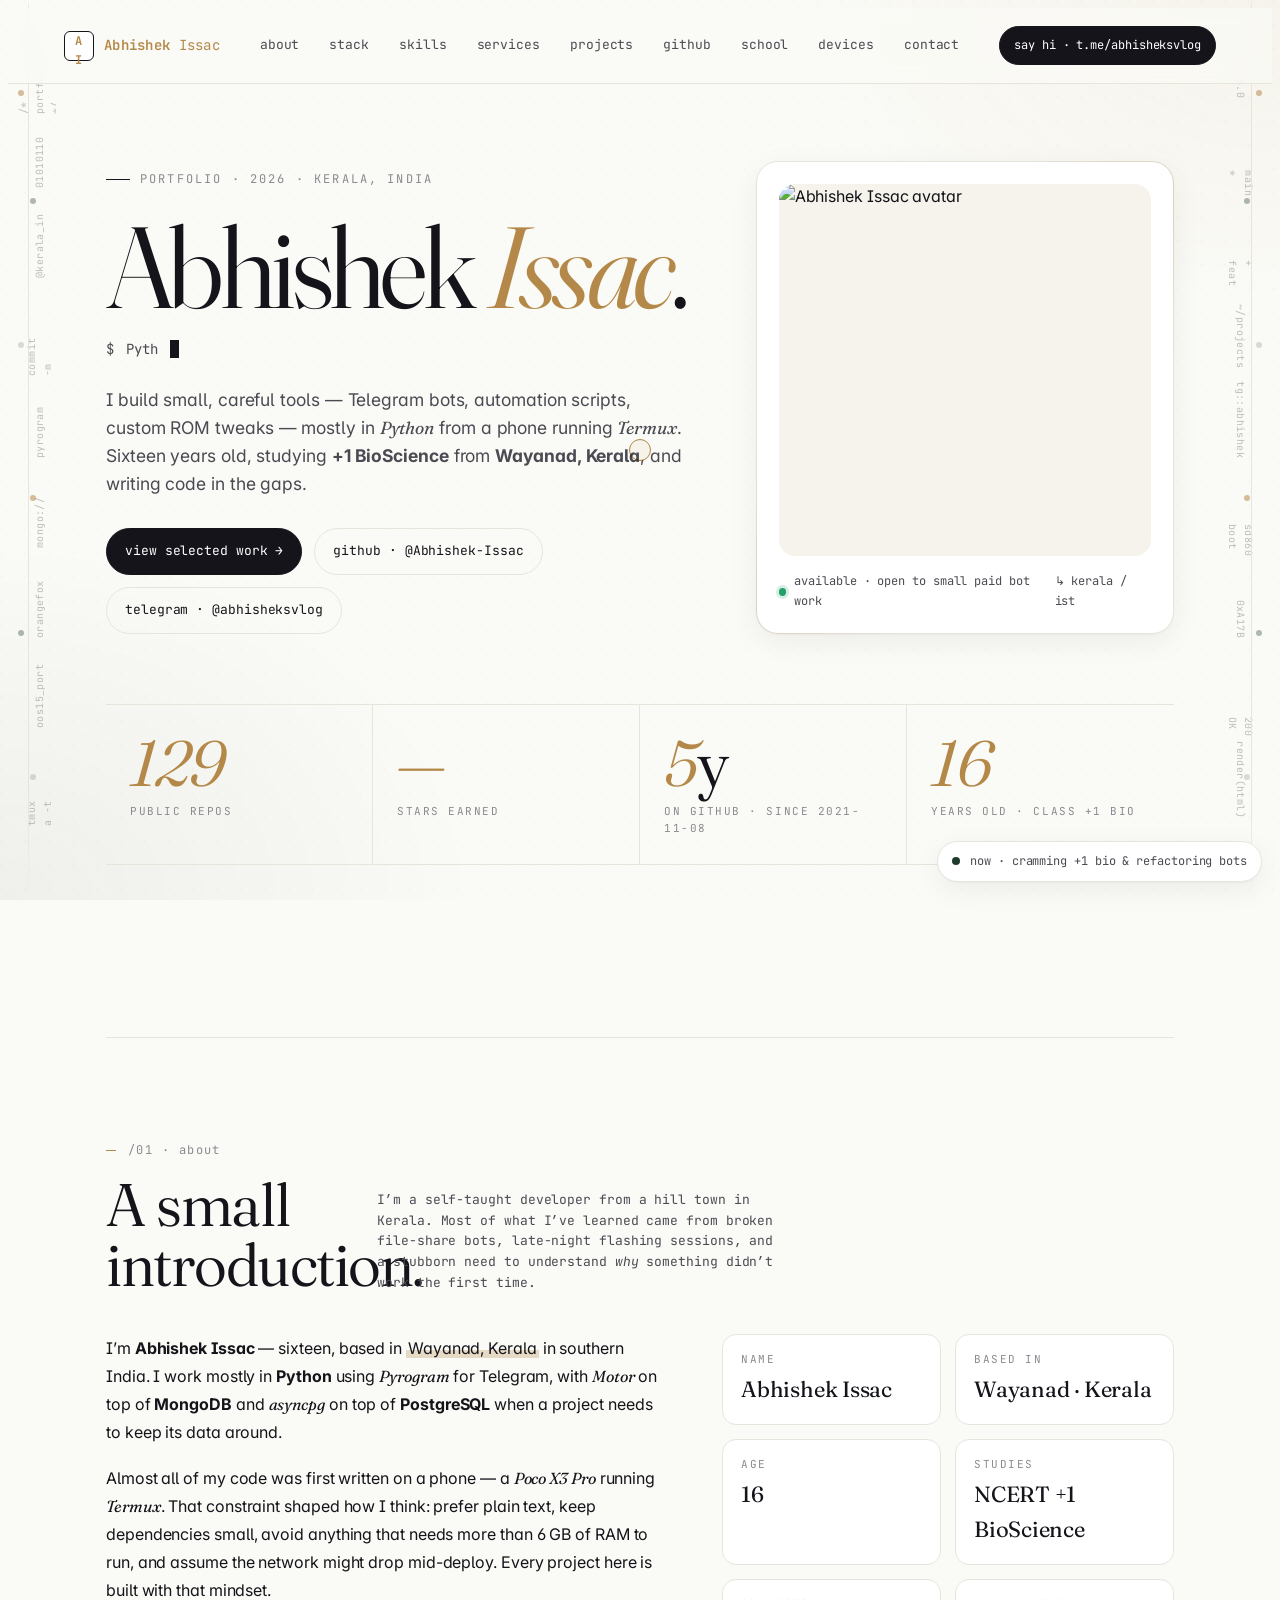
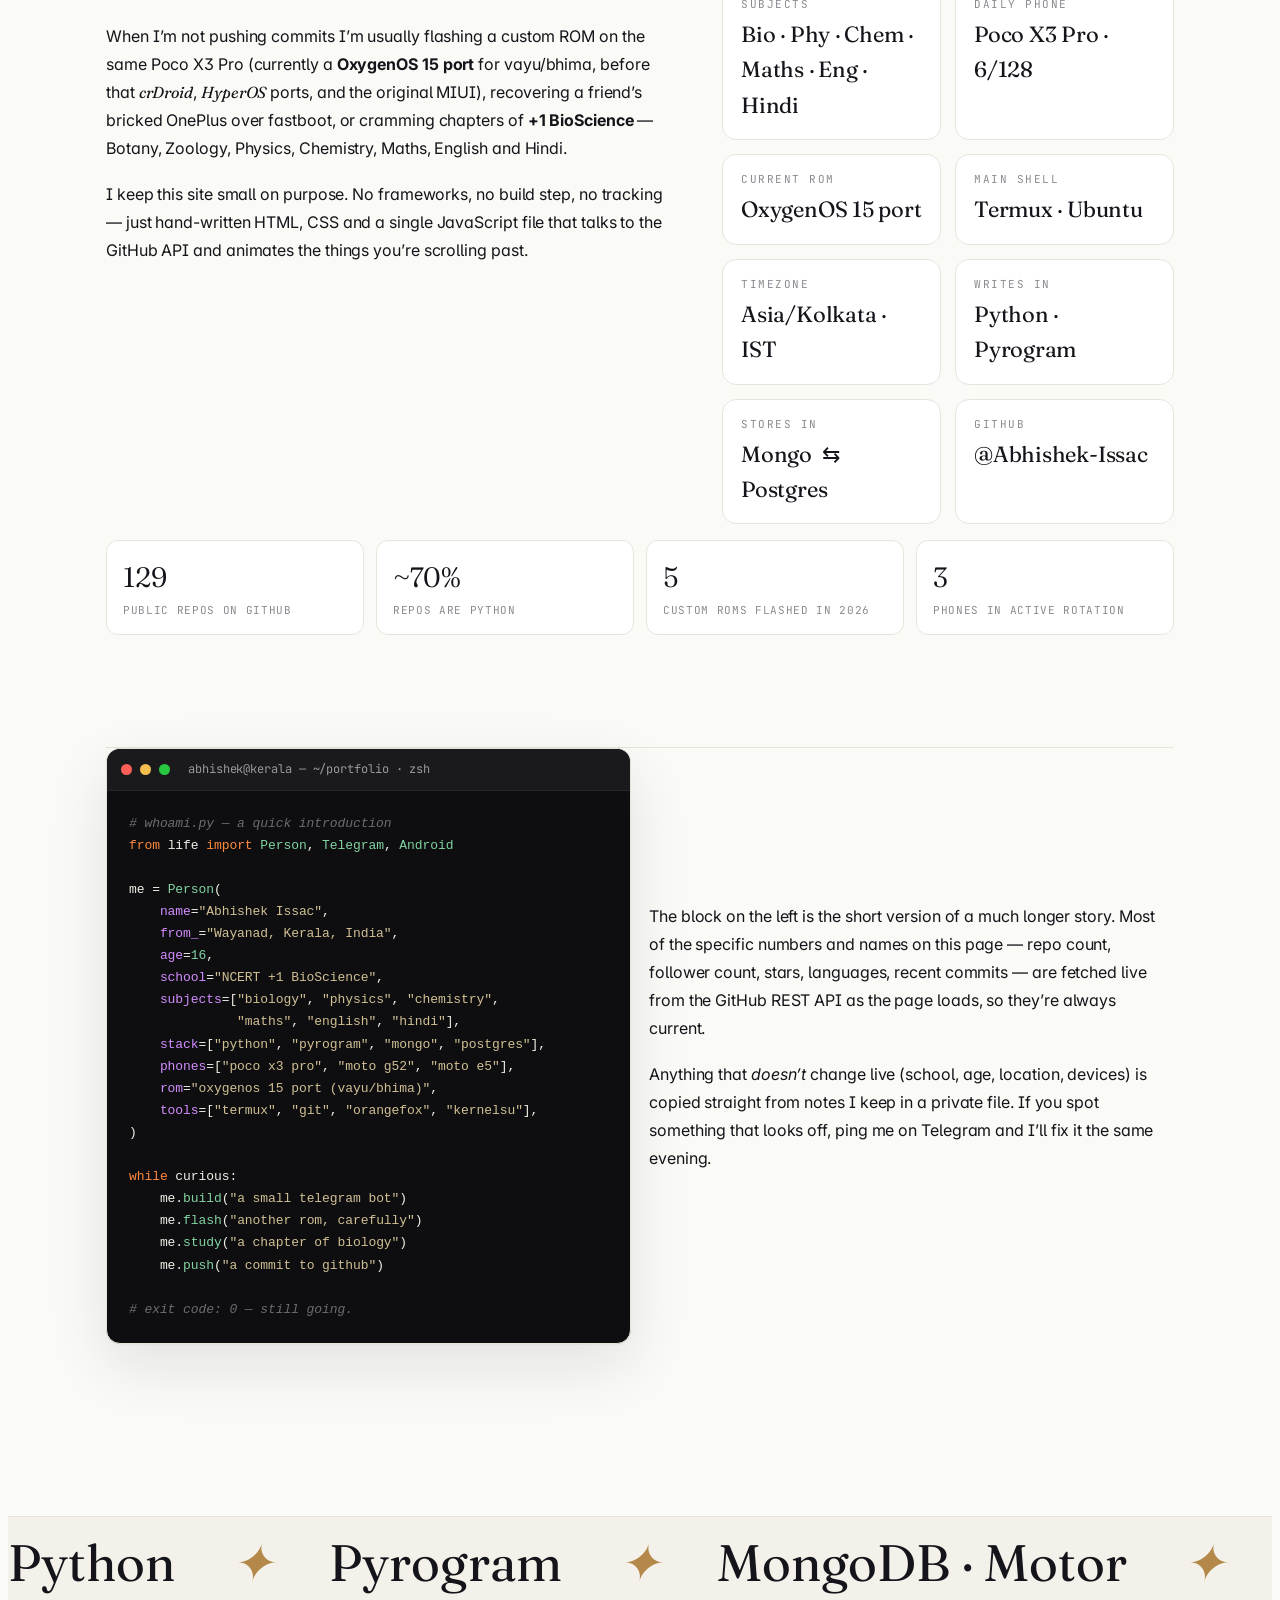
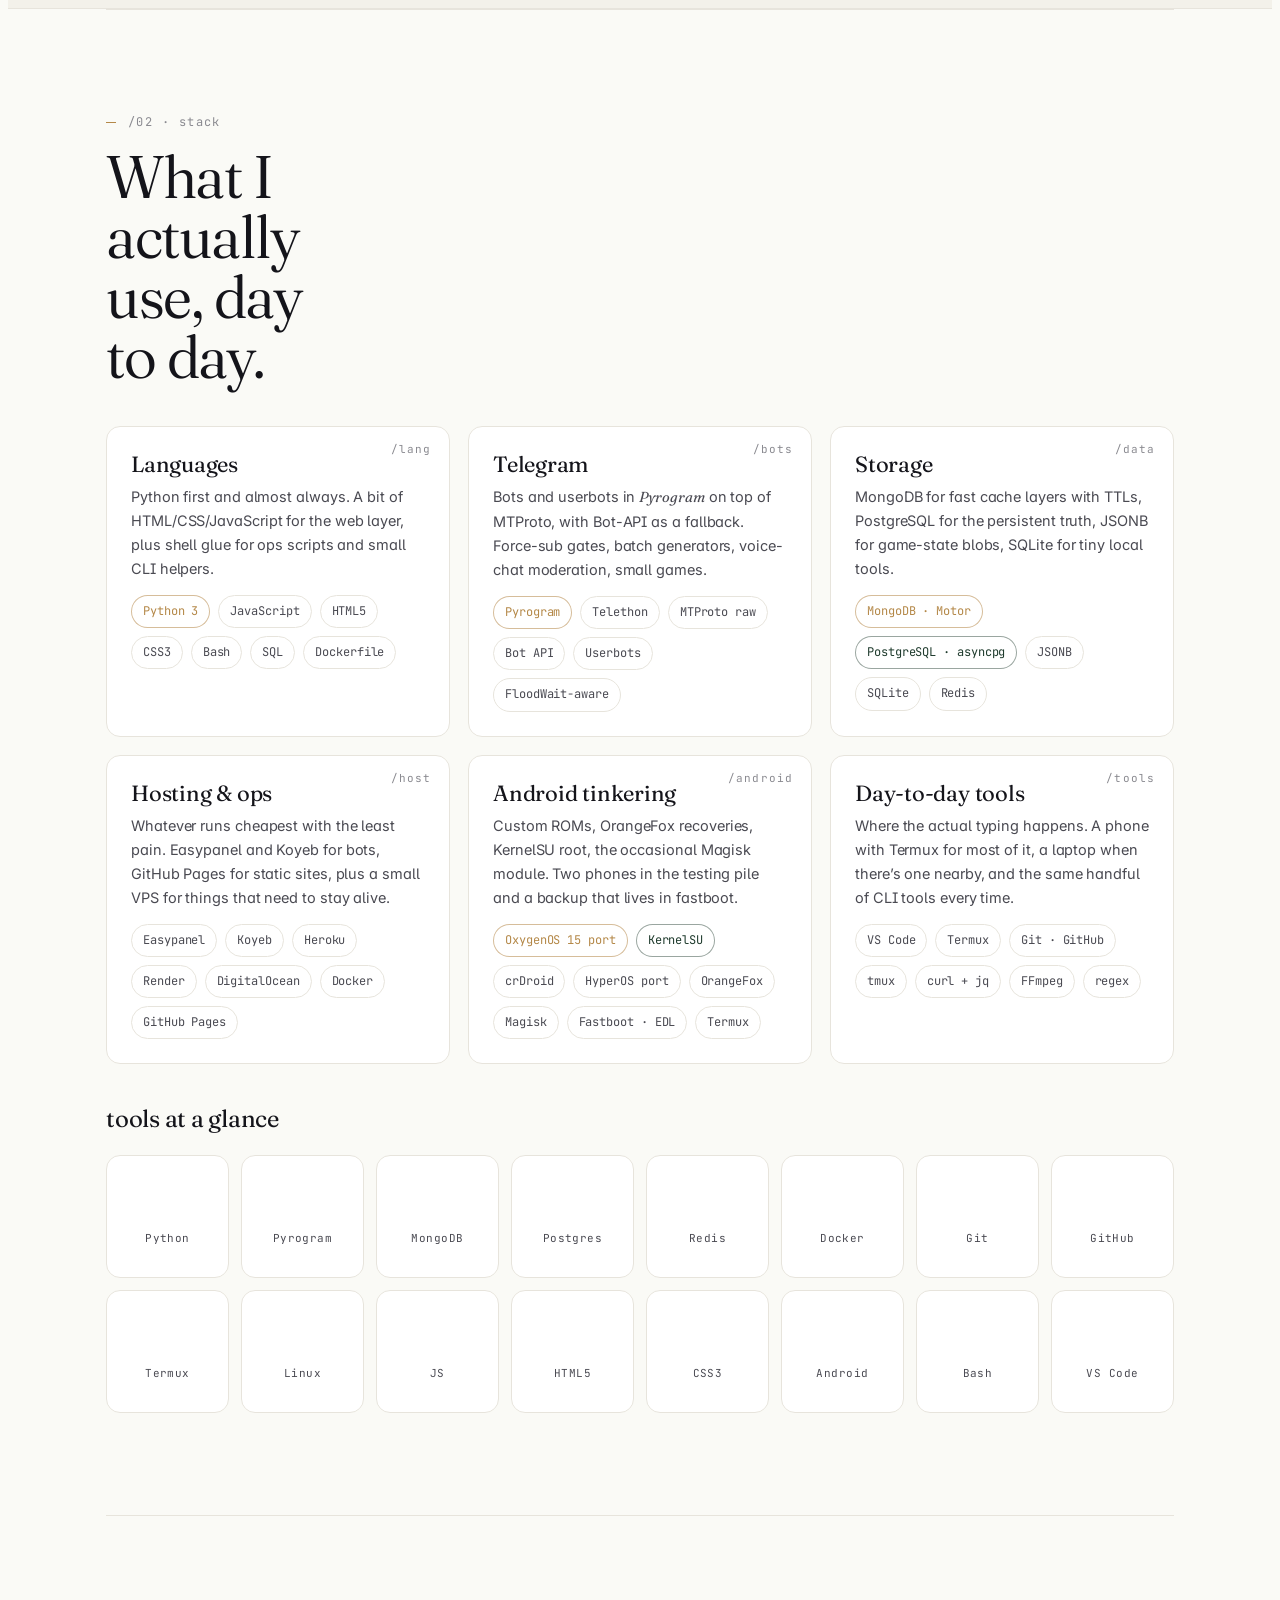
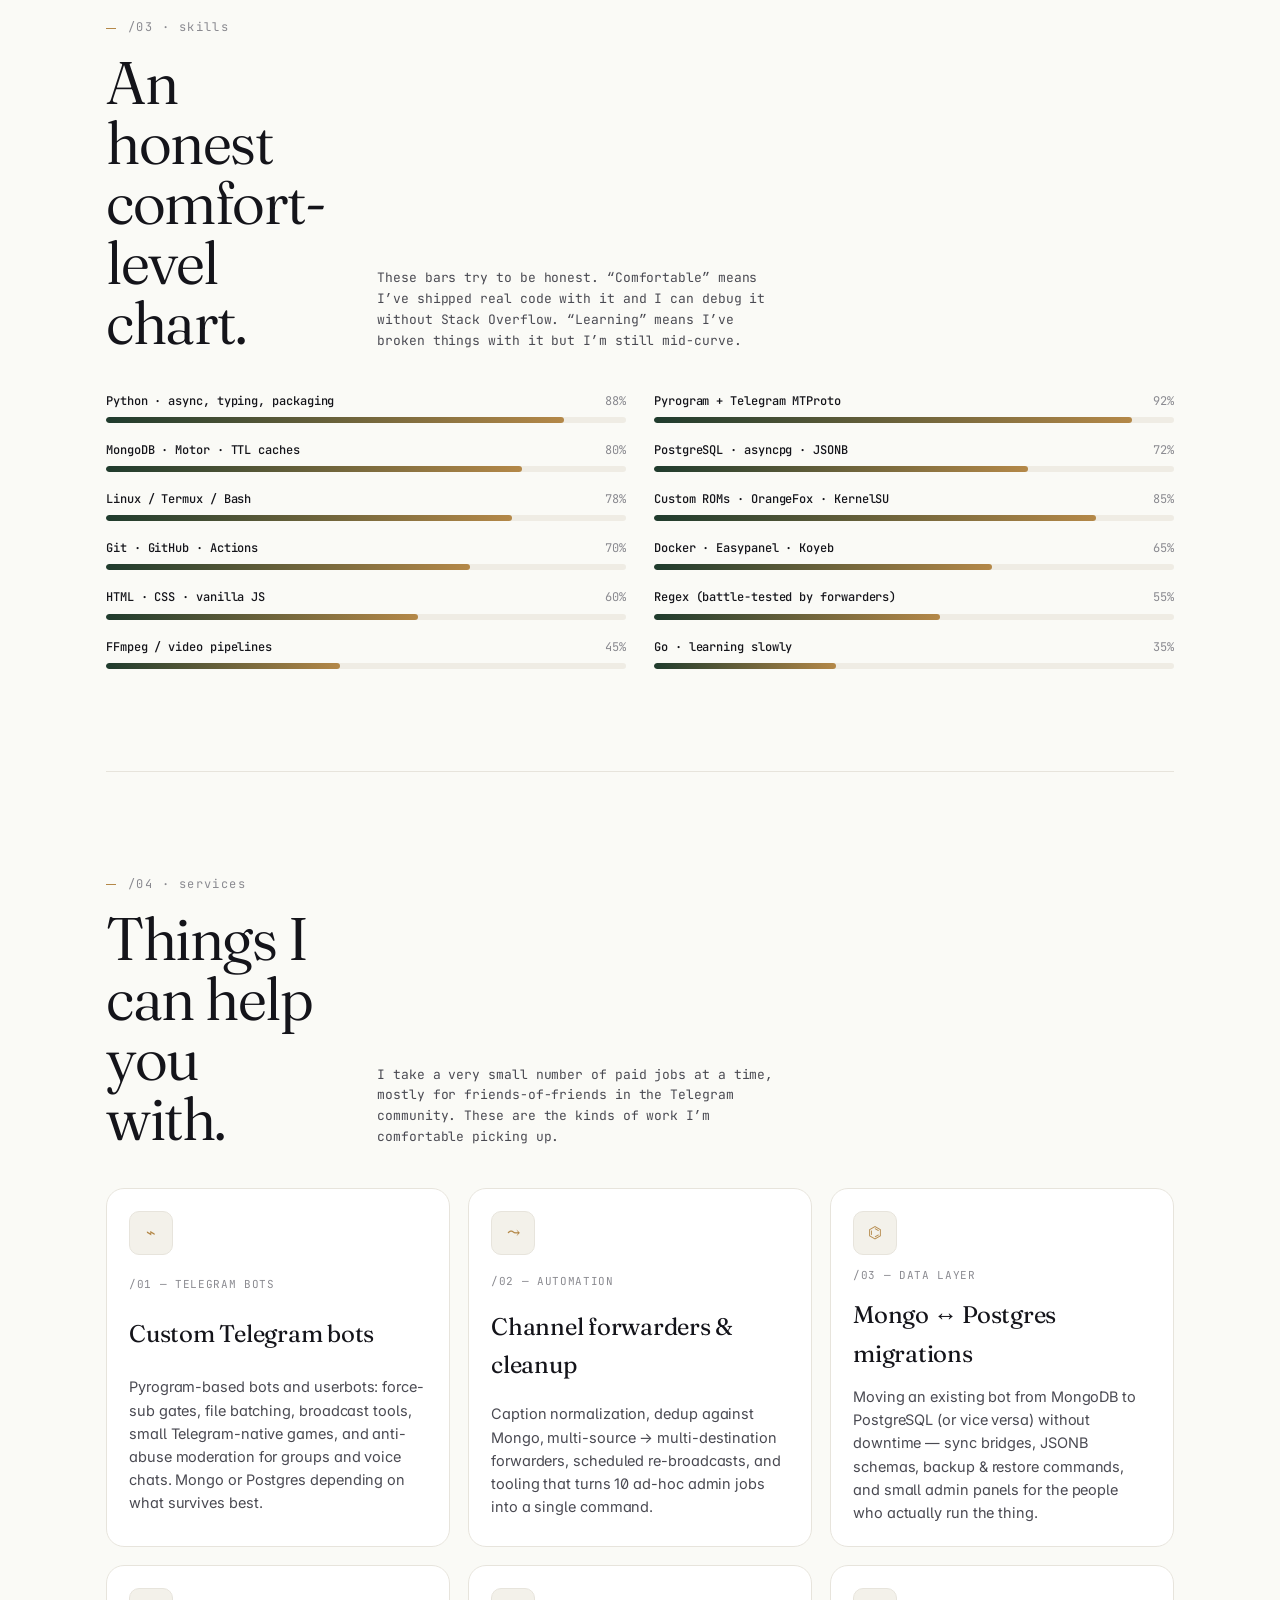
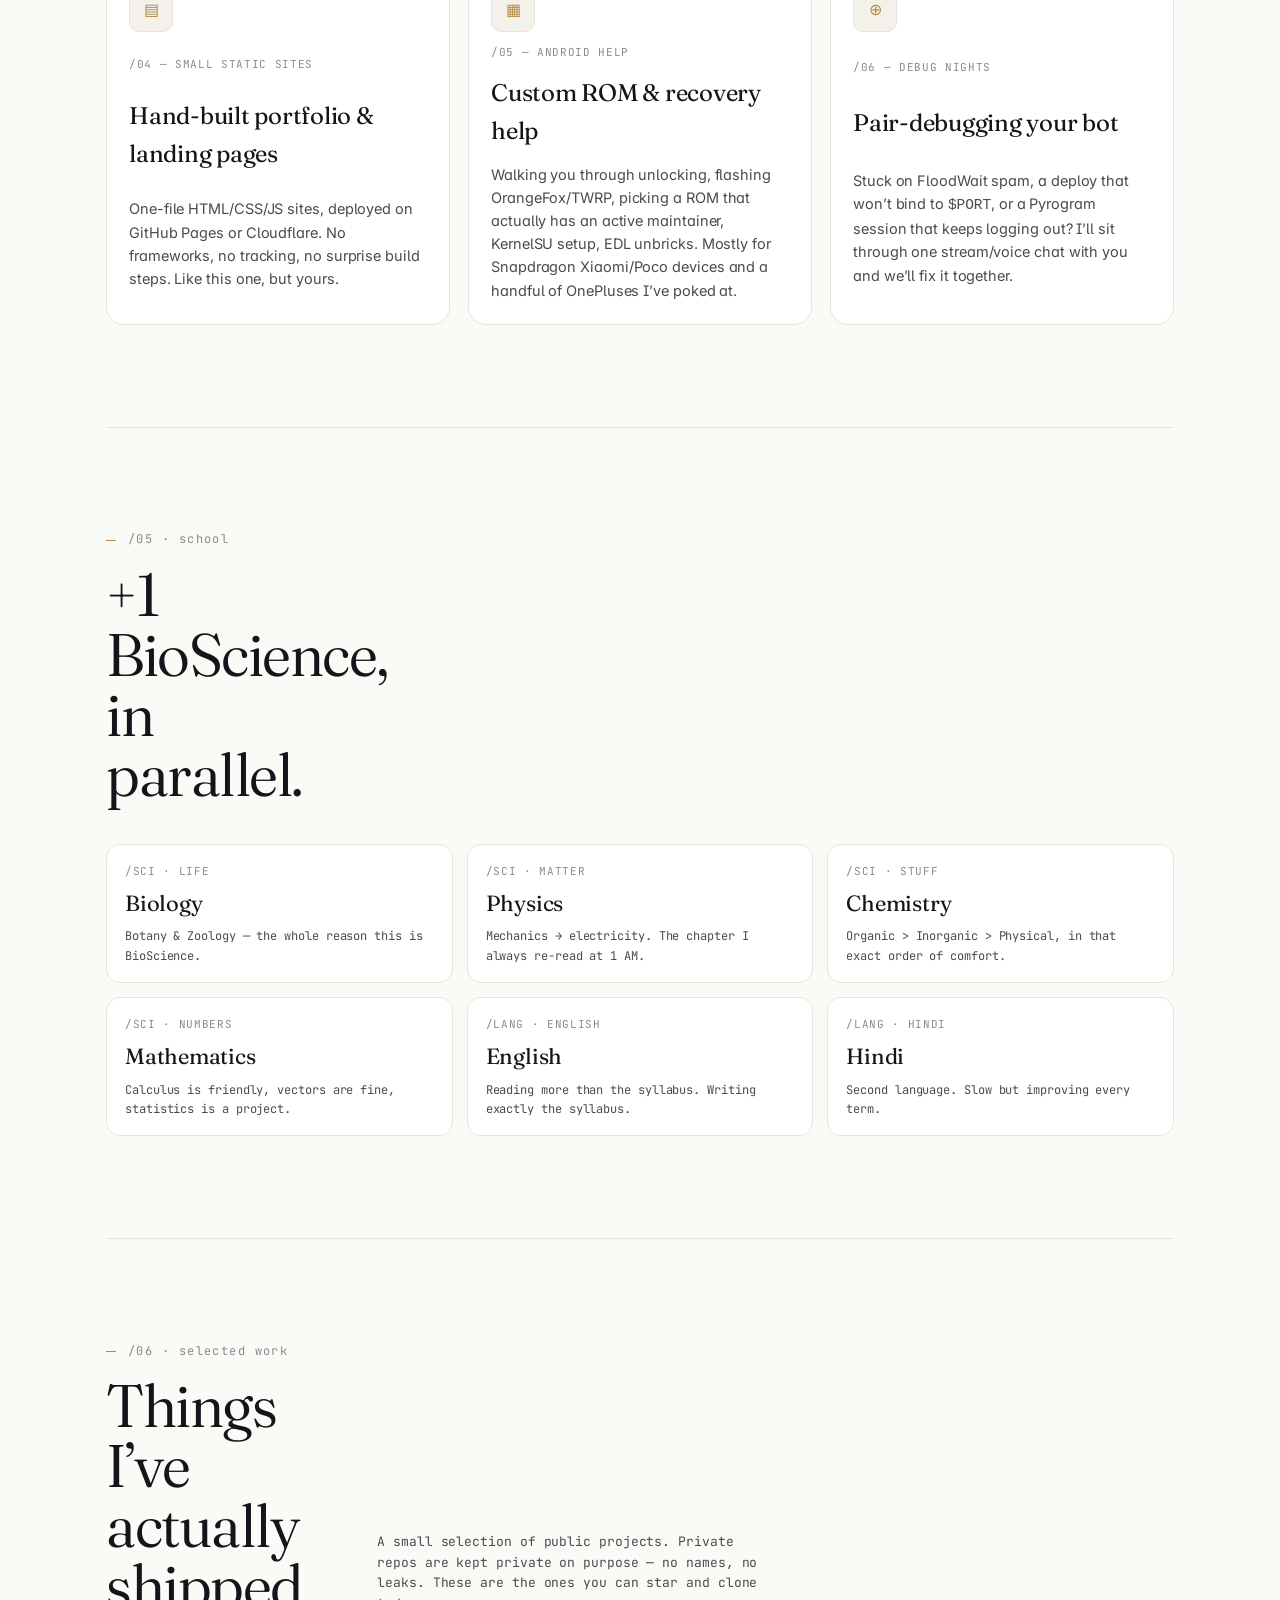
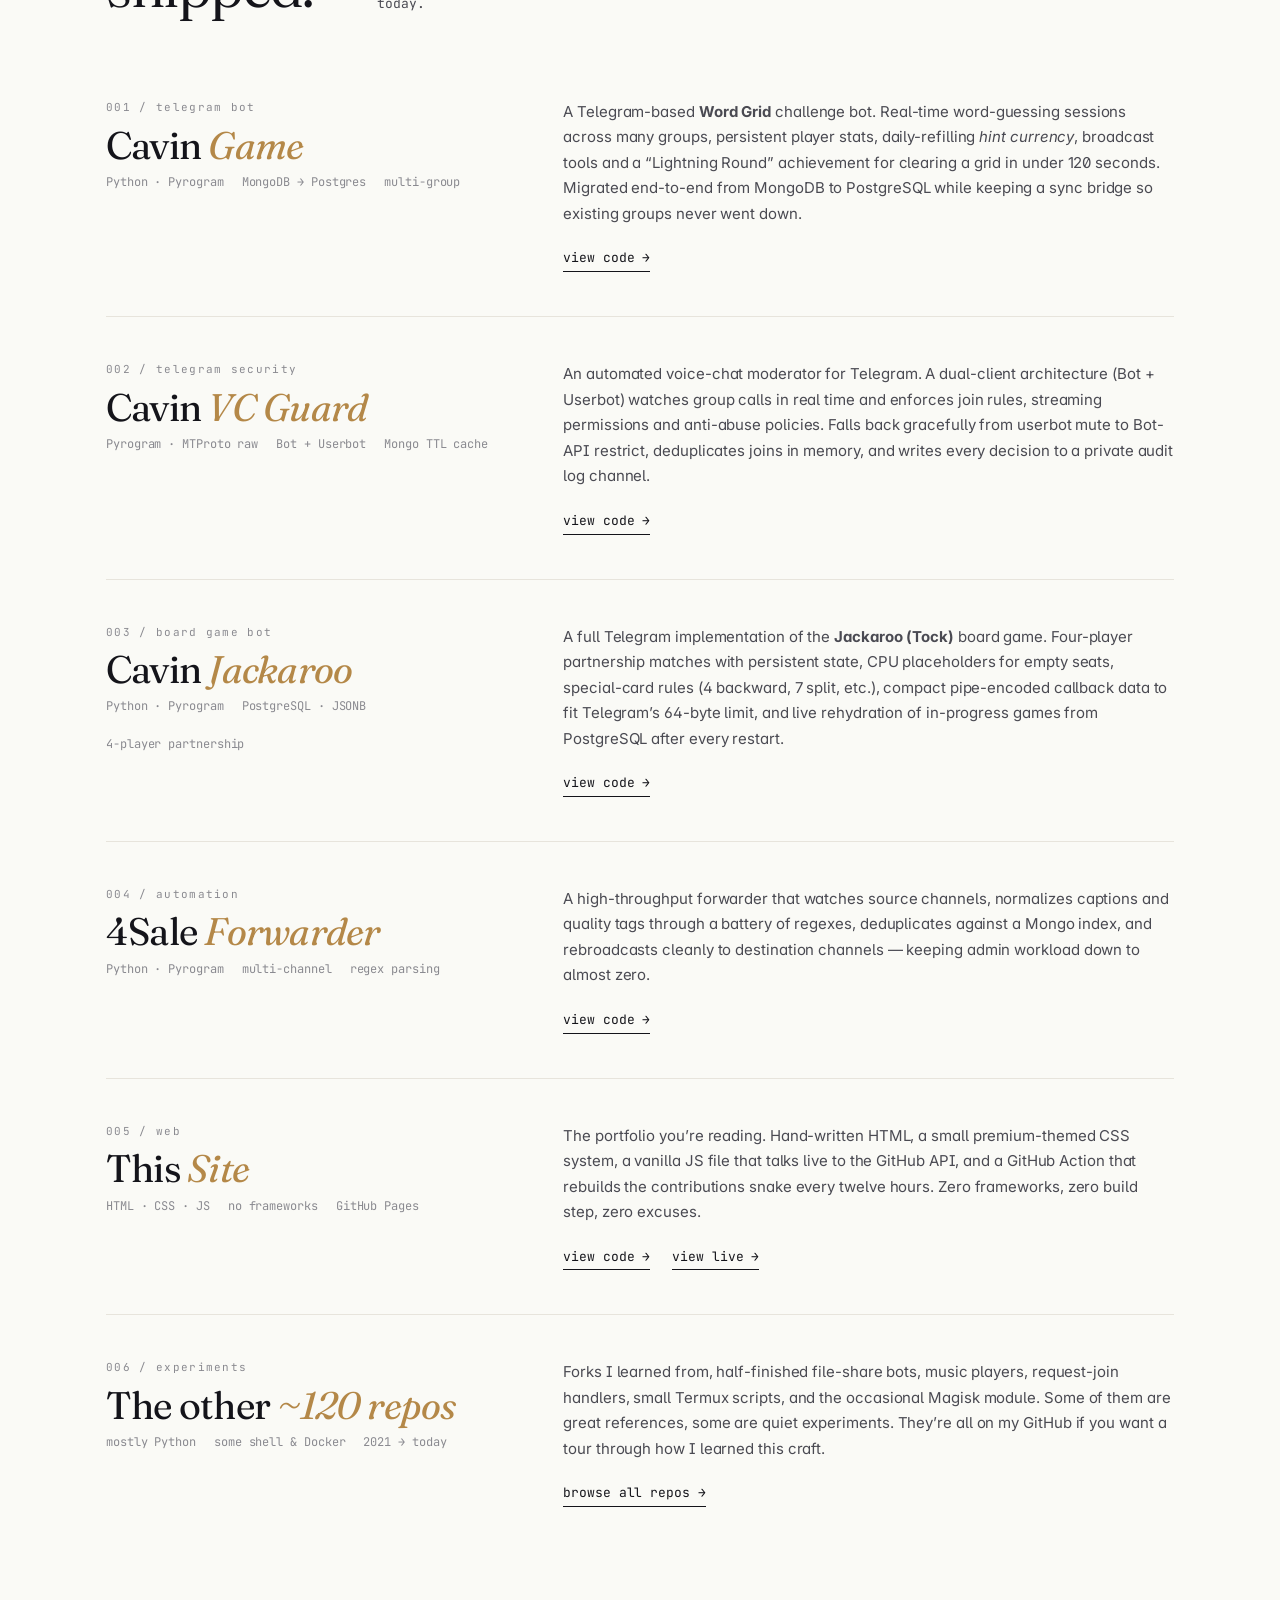
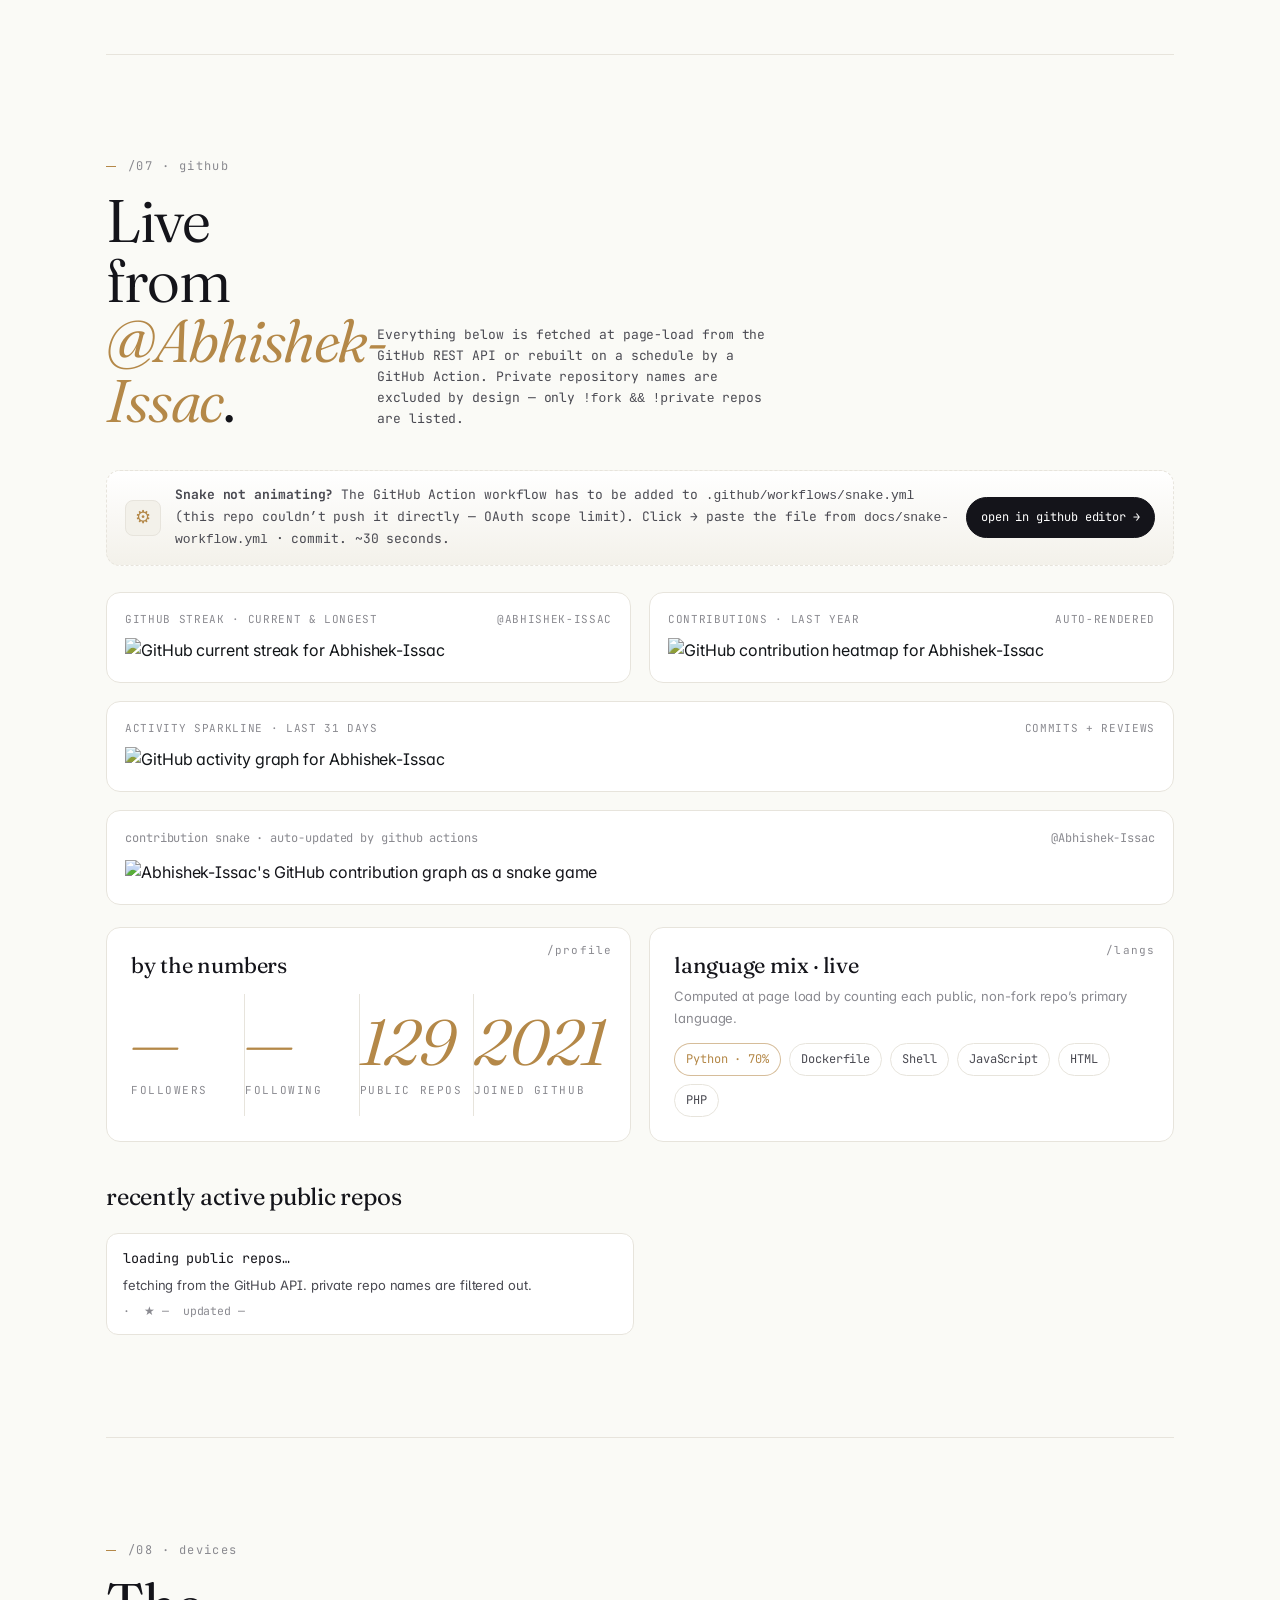
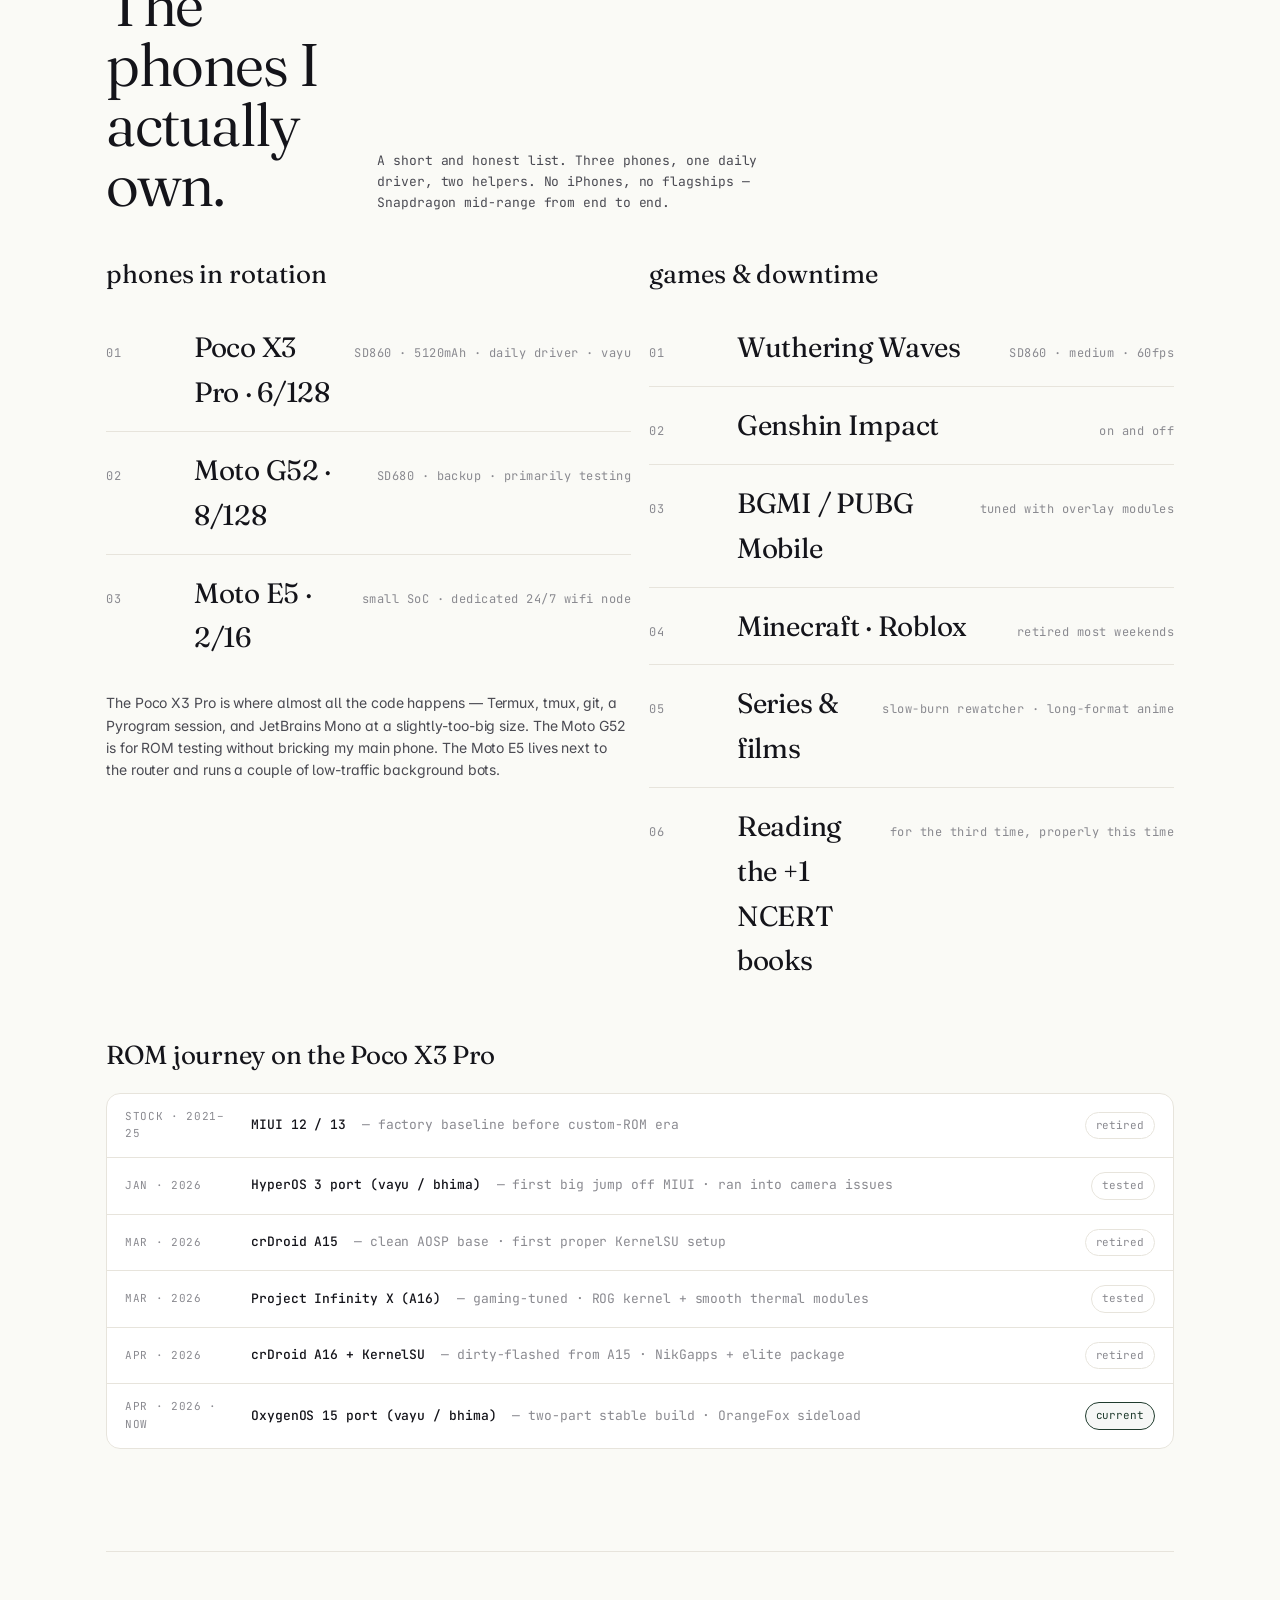
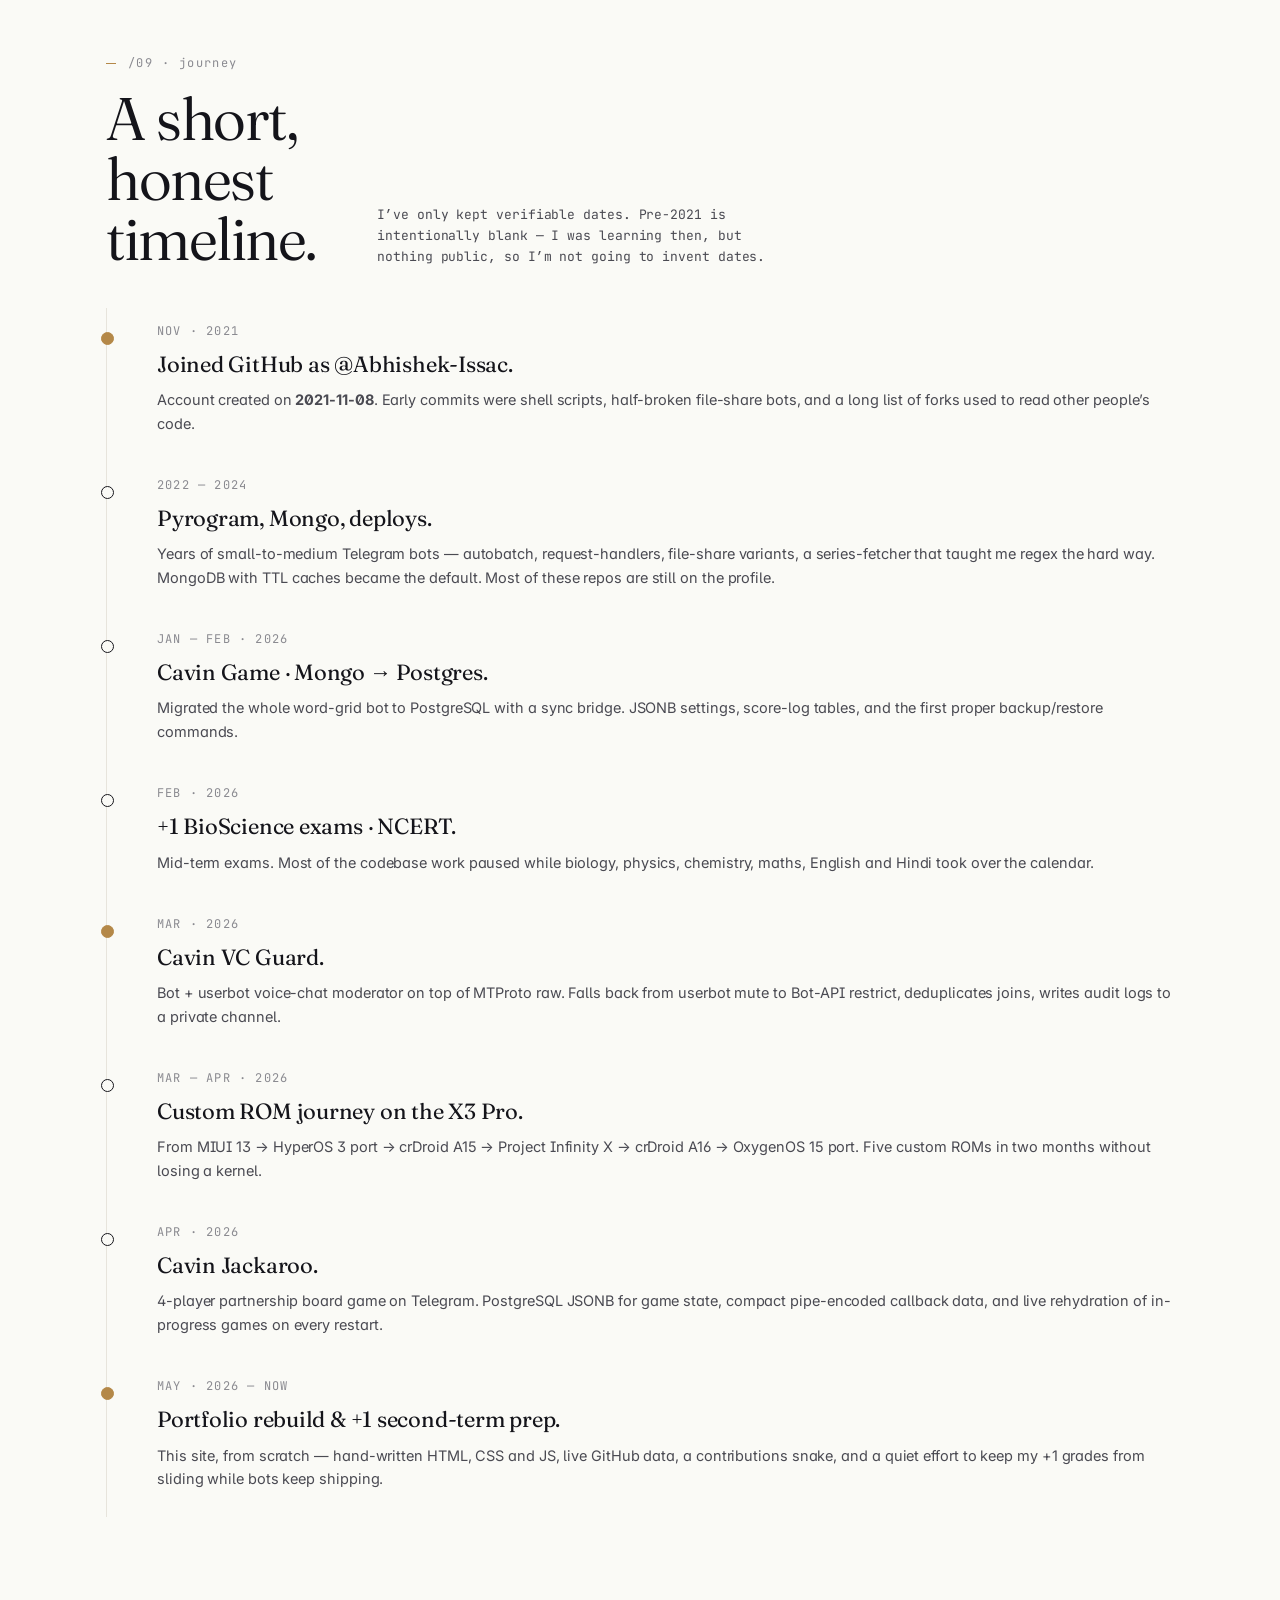
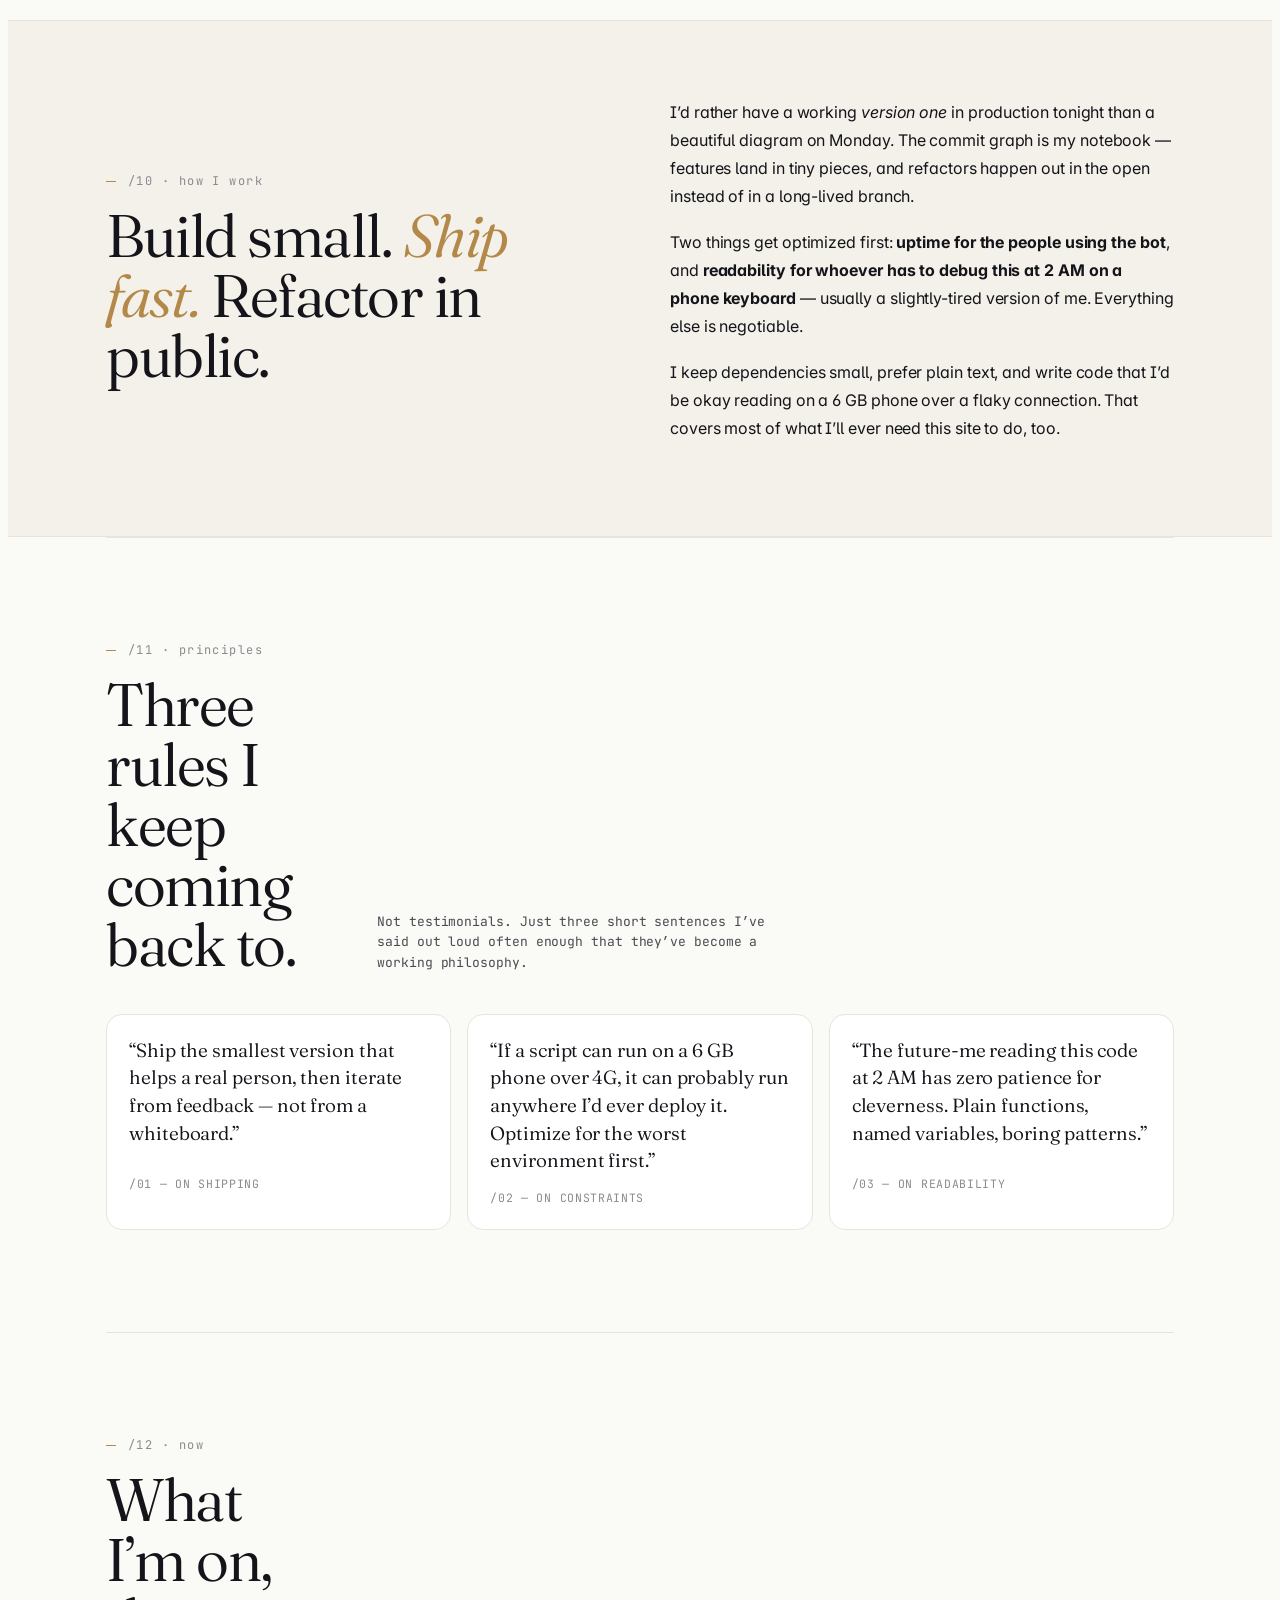
==== commit f1c43e23: "Portfolio v2: factual rewrite + working GitHub widgets + new sections Removes invented / overclaimed" ====
--- a/index.html
+++ b/index.html
@@ -3,19 +3,19 @@
 <head>
   <meta charset="UTF-8" />
   <meta name="viewport" content="width=device-width, initial-scale=1.0" />
-  <meta name="description" content="Abhishek Issac — Telegram bot architect, Python developer, Android tinkerer & custom-ROM enthusiast from Kerala, India." />
-  <meta name="keywords" content="Abhishek Issac, Developer, Portfolio, Python, Telegram Bots, Pyrogram, MongoDB, PostgreSQL, Custom ROMs, Magisk, KernelSU, Termux, Kerala, India" />
+  <meta name="description" content="Abhishek Issac — sixteen-year-old developer from Kerala, India. Telegram bots in Python &amp; Pyrogram, custom-ROM tinkering, and small-team automation work." />
+  <meta name="keywords" content="Abhishek Issac, Developer, Portfolio, Python, Pyrogram, Telegram Bots, MongoDB, PostgreSQL, Custom ROMs, OxygenOS, KernelSU, Termux, Kerala, India" />
   <meta name="author" content="Abhishek Issac" />
   <meta name="theme-color" content="#fafaf6" />
 
   <meta property="og:type" content="website" />
-  <meta property="og:title" content="Abhishek Issac — A Tech Nerd from Kerala" />
-  <meta property="og:description" content="Bots, automation, deep system tweaking, custom ROMs. Built for the curious." />
+  <meta property="og:title" content="Abhishek Issac — Developer · Kerala, India" />
+  <meta property="og:description" content="Bots, automation, custom ROMs. Sixteen, +1 BioScience, Python first." />
   <meta property="og:url" content="https://abhishek-issac.github.io" />
   <meta property="og:image" content="https://avatars.githubusercontent.com/u/93928612?v=4" />
   <meta name="twitter:card" content="summary_large_image" />
 
-  <title>Abhishek Issac — A Tech Nerd from Kerala</title>
+  <title>Abhishek Issac — Developer · Kerala, India</title>
 
   <!-- Premium fonts: serif display + tight sans + coding mono -->
   <link rel="preconnect" href="https://fonts.googleapis.com" />
@@ -31,9 +31,26 @@
 </head>
 <body class="premium">
 
+  <!-- ================== PAGE-LOAD SPLASH ================== -->
+  <div class="pg-splash" aria-hidden="true">
+    <div class="pg-splash-inner">
+      <span class="pg-splash-mark">A<span style="color: var(--pg-accent);">I</span></span>
+      <span>~/abhishek-issac &nbsp;·&nbsp; loading portfolio…</span>
+    </div>
+  </div>
+
+  <!-- ================== SCROLL PROGRESS BAR ================== -->
+  <div class="pg-progress" aria-hidden="true"><span></span></div>
+
   <!-- ================== SIDE RAILS (decorative animated) ================== -->
   <aside class="pg-rail left" aria-hidden="true"></aside>
   <aside class="pg-rail right" aria-hidden="true"></aside>
+
+  <!-- ================== FLOATING NOW PILL ================== -->
+  <div class="pg-now-pill" aria-hidden="true">
+    <span class="pulse"></span>
+    <span>now · cramming +1 bio &amp; refactoring bots</span>
+  </div>
 
   <div class="pg-content">
 
@@ -46,9 +63,12 @@
       <nav class="pg-nav-links" aria-label="Primary">
         <a href="#about">about</a>
         <a href="#stack">stack</a>
+        <a href="#skills">skills</a>
+        <a href="#services">services</a>
         <a href="#projects">projects</a>
         <a href="#github">github</a>
-        <a href="#interests">interests</a>
+        <a href="#school">school</a>
+        <a href="#devices">devices</a>
         <a href="#contact">contact</a>
       </nav>
       <a class="pg-nav-cta" href="https://t.me/abhisheksvlog" target="_blank" rel="noopener">
@@ -62,22 +82,23 @@
       <section class="pg-hero">
         <div class="pg-hero-grid">
           <div>
-            <span class="pg-eyebrow pg-reveal">Portfolio · MMXXVI · Kerala, India</span>
+            <span class="pg-eyebrow pg-reveal">Portfolio · 2026 · Kerala, India</span>
             <h1 class="pg-name pg-reveal" data-delay="100">
               Abhishek <em>Issac</em>.
             </h1>
             <div class="pg-roles pg-reveal" data-delay="200">
               <span class="pg-mono">$</span>
               <span data-typewriter
-                    data-roles="Telegram Bot Architect|Python Developer|Custom ROM Tinkerer|Pyrogram Engineer|Mongo + Postgres Plumber|Black sheep in a white farm">
-                <span class="pg-tw-text">Telegram Bot Architect</span>
+                    data-roles="Python &amp; Pyrogram developer|Telegram bot builder|Custom-ROM tinkerer|Mongo + Postgres tooling|+1 BioScience student|Sixteen, from Kerala">
+                <span class="pg-tw-text">Python &amp; Pyrogram developer</span>
               </span>
               <span class="cursor"></span>
             </div>
             <p class="pg-tagline pg-reveal" data-delay="300">
-              I build bots, automate things, and do deep system tweaking. From Telegram channels with
-              <strong>millions of users</strong> to custom ROMs running crDroid A16 with KernelSU on a
-              <em class="pg-serif">Poco X3 Pro</em> — if it runs code, I’ve probably broken and fixed it twice.
+              I build small, careful tools — Telegram bots, automation scripts, custom ROM tweaks —
+              mostly in <em class="pg-serif">Python</em> from a phone running
+              <em class="pg-serif">Termux</em>. Sixteen years old, studying <strong>+1 BioScience</strong>
+              from <strong>Wayanad, Kerala</strong>, and writing code in the gaps.
             </p>
             <div class="pg-cta-row pg-reveal" data-delay="400">
               <a class="pg-btn pg-btn-primary" href="#projects">view selected work →</a>
@@ -85,7 +106,7 @@
                 github · @Abhishek-Issac
               </a>
               <a class="pg-btn pg-btn-ghost" href="https://t.me/abhisheksvlog" target="_blank" rel="noopener">
-                telegram · paid bot edits
+                telegram · @abhisheksvlog
               </a>
             </div>
           </div>
@@ -99,13 +120,13 @@
               decoding="async"
             />
             <div class="pg-id-row">
-              <span class="dot-live">available · accepting paid bot edits</span>
+              <span class="dot-live">available · open to small paid bot work</span>
               <span>↳ kerala / ist</span>
             </div>
           </div>
         </div>
 
-        <!-- Stats strip -->
+        <!-- Stats strip: live numbers from the GitHub API -->
         <div class="pg-stats-strip pg-reveal" data-delay="500">
           <div class="pg-stat">
             <div class="pg-stat-num"><em id="gh-public-repos">129</em></div>
@@ -117,11 +138,11 @@
           </div>
           <div class="pg-stat">
             <div class="pg-stat-num"><em id="gh-years">5</em>y</div>
-            <div class="pg-stat-label">on github · since 2021</div>
+            <div class="pg-stat-label">on github · since <span id="gh-joined">2021-11-08</span></div>
           </div>
           <div class="pg-stat">
-            <div class="pg-stat-num"><em>1M+</em></div>
-            <div class="pg-stat-label">users on telegram bots</div>
+            <div class="pg-stat-num"><em>16</em></div>
+            <div class="pg-stat-label">years old · class +1 bio</div>
           </div>
         </div>
       </section>
@@ -131,12 +152,12 @@
         <div class="pg-sec-head">
           <div>
             <div class="pg-sec-num pg-reveal">/01 · about</div>
-            <h2 class="pg-sec-title pg-reveal" data-delay="100">A self-taught <em>tech nerd</em>.</h2>
+            <h2 class="pg-sec-title pg-reveal" data-delay="100">A small introduction.</h2>
           </div>
           <p class="pg-sec-kicker pg-reveal" data-delay="200">
-            Anyone can spot I’m a tech nerd easily. I’m the kid who turns a friend’s
-            bricked OnePlus 10T back on at 1 AM, then writes a Pyrogram bot that
-            mass-rebroadcasts movies to a million people before sunrise.
+            I’m a self-taught developer from a hill town in Kerala. Most of what I’ve learned
+            came from broken file-share bots, late-night flashing sessions, and a stubborn
+            need to understand <em>why</em> something didn’t work the first time.
           </p>
         </div>
 
@@ -144,45 +165,68 @@
           <div class="pg-prose pg-reveal" data-delay="100">
             <p>
               I’m <strong>Abhishek Issac</strong> — sixteen, based in
-              <span class="pg-highlight">Kerala, India</span>, somewhere between Wayanad’s two
-              cell towers and a Kollam couriered package. I’ve been writing code since I was
-              twelve, mostly in Python, mostly via <em class="pg-serif">Termux</em> on a phone,
-              long before I owned a real laptop.
-            </p>
-            <p>
-              My speciality is <strong>Telegram automation</strong> at scale —
-              <em class="pg-serif">Pyrogram</em>, MongoDB caching with TTLs, PostgreSQL for the
-              long-term, asynchronous everything. I’ve shipped bots for movies,
-              voice-chat security, force-subscribe gates, file batching, scorecard
-              generators and small games — many of them still running on Easypanel,
-              Heroku, Koyeb, or my own DigitalOcean box.
-            </p>
-            <p>
-              When I’m not pushing commits I’m flashing a custom ROM (currently
-              <strong>crDroid Android 16</strong> with KernelSU root), benchmarking phones I
-              shouldn’t be buying, beating <em class="pg-serif">Wuthering Waves</em> on an SD860,
-              or cramming for my <strong>+1 BioScience</strong> exams. I’m really bad at
-              knowing people — “a black sheep in a white farm” — but I’m really good at
-              knowing systems.
-            </p>
-            <p>
-              I read code the way other people read novels, and I’d rather minify a
-              two-thousand-line plugin than write a five-line cover letter. This site is
-              that minify.
+              <span class="pg-highlight">Wayanad, Kerala</span> in southern India.
+              I work mostly in <strong>Python</strong> using
+              <em class="pg-serif">Pyrogram</em> for Telegram, with
+              <em class="pg-serif">Motor</em> on top of <strong>MongoDB</strong> and
+              <em class="pg-serif">asyncpg</em> on top of <strong>PostgreSQL</strong> when a
+              project needs to keep its data around.
+            </p>
+            <p>
+              Almost all of my code was first written on a phone — a
+              <em class="pg-serif">Poco X3 Pro</em> running <em class="pg-serif">Termux</em>.
+              That constraint shaped how I think: prefer plain text, keep dependencies small,
+              avoid anything that needs more than 6&nbsp;GB of RAM to run, and assume the
+              network might drop mid-deploy. Every project here is built with that mindset.
+            </p>
+            <p>
+              When I’m not pushing commits I’m usually flashing a custom ROM on the same Poco
+              X3 Pro (currently a <strong>OxygenOS 15 port</strong> for vayu/bhima, before that
+              <em class="pg-serif">crDroid</em>, <em class="pg-serif">HyperOS</em> ports, and
+              the original MIUI), recovering a friend’s bricked OnePlus over fastboot, or
+              cramming chapters of <strong>+1 BioScience</strong> — Botany, Zoology, Physics,
+              Chemistry, Maths, English and Hindi.
+            </p>
+            <p>
+              I keep this site small on purpose. No frameworks, no build step, no tracking —
+              just hand-written HTML, CSS and a single JavaScript file that talks to the
+              GitHub API and animates the things you’re scrolling past.
             </p>
           </div>
 
           <div class="pg-facts pg-reveal" data-delay="200">
             <div class="pg-fact"><div class="pg-fact-label">name</div><div class="pg-fact-value">Abhishek Issac</div></div>
-            <div class="pg-fact"><div class="pg-fact-label">based in</div><div class="pg-fact-value">Kerala · India</div></div>
+            <div class="pg-fact"><div class="pg-fact-label">based in</div><div class="pg-fact-value">Wayanad · Kerala</div></div>
             <div class="pg-fact"><div class="pg-fact-label">age</div><div class="pg-fact-value">16</div></div>
-            <div class="pg-fact"><div class="pg-fact-label">studies</div><div class="pg-fact-value">+1 BioScience</div></div>
-            <div class="pg-fact"><div class="pg-fact-label">speaks</div><div class="pg-fact-value">Malayalam · English</div></div>
-            <div class="pg-fact"><div class="pg-fact-label">daily phone</div><div class="pg-fact-value">Poco X3 Pro</div></div>
-            <div class="pg-fact"><div class="pg-fact-label">main shell</div><div class="pg-fact-value">Termux + Ubuntu</div></div>
+            <div class="pg-fact"><div class="pg-fact-label">studies</div><div class="pg-fact-value">NCERT +1 BioScience</div></div>
+            <div class="pg-fact"><div class="pg-fact-label">subjects</div><div class="pg-fact-value">Bio · Phy · Chem · Maths · Eng · Hindi</div></div>
+            <div class="pg-fact"><div class="pg-fact-label">daily phone</div><div class="pg-fact-value">Poco X3 Pro · 6/128</div></div>
+            <div class="pg-fact"><div class="pg-fact-label">current rom</div><div class="pg-fact-value">OxygenOS 15 port</div></div>
+            <div class="pg-fact"><div class="pg-fact-label">main shell</div><div class="pg-fact-value">Termux · Ubuntu</div></div>
             <div class="pg-fact"><div class="pg-fact-label">timezone</div><div class="pg-fact-value">Asia/Kolkata · IST</div></div>
-            <div class="pg-fact"><div class="pg-fact-label">writing in</div><div class="pg-fact-value">Python · Pyrogram</div></div>
-            <div class="pg-fact"><div class="pg-fact-label">favourite db</div><div class="pg-fact-value">Mongo &nbsp;⇆&nbsp; Postgres</div></div>
+            <div class="pg-fact"><div class="pg-fact-label">writes in</div><div class="pg-fact-value">Python · Pyrogram</div></div>
+            <div class="pg-fact"><div class="pg-fact-label">stores in</div><div class="pg-fact-value">Mongo &nbsp;⇆&nbsp; Postgres</div></div>
+            <div class="pg-fact"><div class="pg-fact-label">github</div><div class="pg-fact-value">@Abhishek-Issac</div></div>
+          </div>
+        </div>
+
+        <!-- mini stat tiles -->
+        <div class="pg-mini-stats pg-reveal">
+          <div class="pg-mini-stat">
+            <div class="pg-mini-stat-num">129</div>
+            <div class="pg-mini-stat-label">public repos on github</div>
+          </div>
+          <div class="pg-mini-stat">
+            <div class="pg-mini-stat-num">~70%</div>
+            <div class="pg-mini-stat-label">repos are python</div>
+          </div>
+          <div class="pg-mini-stat">
+            <div class="pg-mini-stat-num">5</div>
+            <div class="pg-mini-stat-label">custom ROMs flashed in 2026</div>
+          </div>
+          <div class="pg-mini-stat">
+            <div class="pg-mini-stat-num">3</div>
+            <div class="pg-mini-stat-label">phones in active rotation</div>
           </div>
         </div>
       </section>
@@ -202,66 +246,75 @@
 
 <span class="v">me</span> = <span class="n">Person</span>(
     <span class="p">name</span>=<span class="s">"Abhishek Issac"</span>,
-    <span class="p">from_</span>=<span class="s">"Kerala, India"</span>,
+    <span class="p">from_</span>=<span class="s">"Wayanad, Kerala, India"</span>,
     <span class="p">age</span>=<span class="n">16</span>,
+    <span class="p">school</span>=<span class="s">"NCERT +1 BioScience"</span>,
+    <span class="p">subjects</span>=[<span class="s">"biology"</span>, <span class="s">"physics"</span>, <span class="s">"chemistry"</span>,
+              <span class="s">"maths"</span>, <span class="s">"english"</span>, <span class="s">"hindi"</span>],
     <span class="p">stack</span>=[<span class="s">"python"</span>, <span class="s">"pyrogram"</span>, <span class="s">"mongo"</span>, <span class="s">"postgres"</span>],
-    <span class="p">phones</span>=[<span class="s">"poco x3 pro"</span>, <span class="s">"redmi note 10s"</span>, <span class="s">"moto e5"</span>],
-    <span class="p">rom</span>=<span class="s">"crDroid A16 + KernelSU"</span>,
-    <span class="p">vibes</span>=<span class="s">"a black sheep in a white farm"</span>,
+    <span class="p">phones</span>=[<span class="s">"poco x3 pro"</span>, <span class="s">"moto g52"</span>, <span class="s">"moto e5"</span>],
+    <span class="p">rom</span>=<span class="s">"oxygenos 15 port (vayu/bhima)"</span>,
+    <span class="p">tools</span>=[<span class="s">"termux"</span>, <span class="s">"git"</span>, <span class="s">"orangefox"</span>, <span class="s">"kernelsu"</span>],
 )
 
 <span class="k">while</span> <span class="v">curious</span>:
-    <span class="v">me</span>.<span class="n">build</span>(<span class="s">"telegram bot"</span>)
-    <span class="v">me</span>.<span class="n">flash</span>(<span class="s">"another rom"</span>)
-    <span class="v">me</span>.<span class="n">break_</span>(<span class="s">"a phone, then fix it"</span>)
-    <span class="v">me</span>.<span class="n">study</span>(<span class="s">"+1 bioscience, somehow"</span>)
+    <span class="v">me</span>.<span class="n">build</span>(<span class="s">"a small telegram bot"</span>)
+    <span class="v">me</span>.<span class="n">flash</span>(<span class="s">"another rom, carefully"</span>)
+    <span class="v">me</span>.<span class="n">study</span>(<span class="s">"a chapter of biology"</span>)
+    <span class="v">me</span>.<span class="n">push</span>(<span class="s">"a commit to github"</span>)
 
 <span class="c"># exit code: 0 — still going.</span></pre>
           </div>
 
           <div class="pg-prose pg-reveal" data-delay="200" style="align-self: center;">
-            <p class="pg-quote">
-              I build bots, automate things, and work on android custom ROMs.
-              I use Termux, Python, Pyrogram, and do deep system tweaking.
-              <span class="pg-quote-by">— Abhishek, in his own words</span>
-            </p>
-          </div>
-        </div>
-      </section>
-
-      <!-- ================== MARQUEE BAND ================== -->
+            <p>
+              The block on the left is the short version of a much longer story. Most of the
+              specific numbers and names on this page — repo count, follower count, stars,
+              languages, recent commits — are fetched live from the GitHub REST API as the
+              page loads, so they’re always current.
+            </p>
+            <p>
+              Anything that <em>doesn’t</em> change live (school, age, location, devices) is
+              copied straight from notes I keep in a private file. If you spot something
+              that looks off, ping me on Telegram and I’ll fix it the same evening.
+            </p>
+          </div>
+        </div>
+      </section>
+
     </main>
 
+    <!-- ================== MARQUEE BAND ================== -->
     <div class="pg-marquee" aria-hidden="true">
       <div class="pg-marquee-track">
         <span>Python</span><span class="star">✦</span>
         <span>Pyrogram</span><span class="star">✦</span>
-        <span>MongoDB</span><span class="star">✦</span>
-        <span>PostgreSQL</span><span class="star">✦</span>
+        <span>MongoDB · Motor</span><span class="star">✦</span>
+        <span>PostgreSQL · asyncpg</span><span class="star">✦</span>
         <span>Termux</span><span class="star">✦</span>
-        <span>crDroid · KernelSU</span><span class="star">✦</span>
-        <span>Magisk</span><span class="star">✦</span>
+        <span>OxygenOS 15 port</span><span class="star">✦</span>
+        <span>KernelSU</span><span class="star">✦</span>
+        <span>OrangeFox</span><span class="star">✦</span>
         <span>Docker</span><span class="star">✦</span>
-        <span>Easypanel</span><span class="star">✦</span>
-        <span>Heroku · Koyeb</span><span class="star">✦</span>
+        <span>Easypanel · Koyeb</span><span class="star">✦</span>
         <span>HTML · CSS · JS</span><span class="star">✦</span>
+        <span>Git · GitHub</span><span class="star">✦</span>
         <span>SQLite</span><span class="star">✦</span>
-        <span>Redis</span><span class="star">✦</span>
         <span>Linux</span><span class="star">✦</span>
         <!-- duplicate for seamless loop -->
         <span>Python</span><span class="star">✦</span>
         <span>Pyrogram</span><span class="star">✦</span>
-        <span>MongoDB</span><span class="star">✦</span>
-        <span>PostgreSQL</span><span class="star">✦</span>
+        <span>MongoDB · Motor</span><span class="star">✦</span>
+        <span>PostgreSQL · asyncpg</span><span class="star">✦</span>
         <span>Termux</span><span class="star">✦</span>
-        <span>crDroid · KernelSU</span><span class="star">✦</span>
-        <span>Magisk</span><span class="star">✦</span>
+        <span>OxygenOS 15 port</span><span class="star">✦</span>
+        <span>KernelSU</span><span class="star">✦</span>
+        <span>OrangeFox</span><span class="star">✦</span>
         <span>Docker</span><span class="star">✦</span>
-        <span>Easypanel</span><span class="star">✦</span>
-        <span>Heroku · Koyeb</span><span class="star">✦</span>
+        <span>Easypanel · Koyeb</span><span class="star">✦</span>
         <span>HTML · CSS · JS</span><span class="star">✦</span>
+        <span>Git · GitHub</span><span class="star">✦</span>
         <span>SQLite</span><span class="star">✦</span>
-        <span>Redis</span><span class="star">✦</span>
         <span>Linux</span><span class="star">✦</span>
       </div>
     </div>
@@ -273,11 +326,11 @@
         <div class="pg-sec-head">
           <div>
             <div class="pg-sec-num pg-reveal">/02 · stack</div>
-            <h2 class="pg-sec-title pg-reveal" data-delay="100">Tools I’ve <em>actually</em> shipped with.</h2>
+            <h2 class="pg-sec-title pg-reveal" data-delay="100">What I actually use, day to day.</h2>
           </div>
           <p class="pg-sec-kicker pg-reveal" data-delay="200">
-            Not a logo wall. These are languages, libraries and platforms I’ve used
-            in production code that real users have hit at 3 AM.
+            Six small categories — languages, bot frameworks, storage, hosting, Android tooling,
+            and the editor I open every morning. No logo wall, no buzzwords.
           </p>
         </div>
 
@@ -285,14 +338,14 @@
           <div class="pg-card pg-reveal" data-tilt>
             <span class="pg-card-num">/lang</span>
             <h3>Languages</h3>
-            <p>Python first and always. Some Go and HTML/CSS/JS for the web layer, plus shell glue for ops.</p>
+            <p>Python first and almost always. A bit of HTML/CSS/JavaScript for the web layer, plus shell glue for ops scripts and small CLI helpers.</p>
             <div class="pg-tags" style="margin-top:14px;">
               <span class="pg-tag gold">Python 3</span>
-              <span class="pg-tag">Golang</span>
               <span class="pg-tag">JavaScript</span>
               <span class="pg-tag">HTML5</span>
               <span class="pg-tag">CSS3</span>
               <span class="pg-tag">Bash</span>
+              <span class="pg-tag">SQL</span>
               <span class="pg-tag">Dockerfile</span>
             </div>
           </div>
@@ -300,34 +353,34 @@
           <div class="pg-card pg-reveal" data-delay="100" data-tilt>
             <span class="pg-card-num">/bots</span>
             <h3>Telegram</h3>
-            <p>A million-user ecosystem of movie hubs, force-sub gates, batch generators and VC guards.</p>
+            <p>Bots and userbots in <em class="pg-serif">Pyrogram</em> on top of MTProto, with Bot-API as a fallback. Force-sub gates, batch generators, voice-chat moderation, small games.</p>
             <div class="pg-tags" style="margin-top:14px;">
               <span class="pg-tag gold">Pyrogram</span>
               <span class="pg-tag">Telethon</span>
-              <span class="pg-tag">Aiogram</span>
               <span class="pg-tag">MTProto raw</span>
+              <span class="pg-tag">Bot API</span>
               <span class="pg-tag">Userbots</span>
-              <span class="pg-tag">Bot API</span>
+              <span class="pg-tag">FloodWait-aware</span>
             </div>
           </div>
 
           <div class="pg-card pg-reveal" data-delay="200" data-tilt>
             <span class="pg-card-num">/data</span>
             <h3>Storage</h3>
-            <p>MongoDB for fast caching with TTLs, PostgreSQL for the persistent truth, Redis for queues.</p>
+            <p>MongoDB for fast cache layers with TTLs, PostgreSQL for the persistent truth, JSONB for game-state blobs, SQLite for tiny local tools.</p>
             <div class="pg-tags" style="margin-top:14px;">
               <span class="pg-tag gold">MongoDB · Motor</span>
               <span class="pg-tag green">PostgreSQL · asyncpg</span>
+              <span class="pg-tag">JSONB</span>
+              <span class="pg-tag">SQLite</span>
               <span class="pg-tag">Redis</span>
-              <span class="pg-tag">SQLite</span>
-              <span class="pg-tag">JSONB</span>
             </div>
           </div>
 
           <div class="pg-card pg-reveal" data-tilt>
             <span class="pg-card-num">/host</span>
-            <h3>Hosting & Ops</h3>
-            <p>Whatever runs cheapest with the least pain. Easypanel + Koyeb for bots, GitHub Pages for sites.</p>
+            <h3>Hosting &amp; ops</h3>
+            <p>Whatever runs cheapest with the least pain. Easypanel and Koyeb for bots, GitHub Pages for static sites, plus a small VPS for things that need to stay alive.</p>
             <div class="pg-tags" style="margin-top:14px;">
               <span class="pg-tag">Easypanel</span>
               <span class="pg-tag">Koyeb</span>
@@ -341,14 +394,15 @@
 
           <div class="pg-card pg-reveal" data-delay="100" data-tilt>
             <span class="pg-card-num">/android</span>
-            <h3>Android Tinkering</h3>
-            <p>Custom ROMs, root kernels, Magisk modules, EDL unbricks and Termux as a primary IDE.</p>
+            <h3>Android tinkering</h3>
+            <p>Custom ROMs, OrangeFox recoveries, KernelSU root, the occasional Magisk module. Two phones in the testing pile and a backup that lives in fastboot.</p>
             <div class="pg-tags" style="margin-top:14px;">
-              <span class="pg-tag gold">crDroid A16</span>
+              <span class="pg-tag gold">OxygenOS 15 port</span>
               <span class="pg-tag green">KernelSU</span>
+              <span class="pg-tag">crDroid</span>
+              <span class="pg-tag">HyperOS port</span>
+              <span class="pg-tag">OrangeFox</span>
               <span class="pg-tag">Magisk</span>
-              <span class="pg-tag">TWRP / OrangeFox</span>
-              <span class="pg-tag">PixelOS</span>
               <span class="pg-tag">Fastboot · EDL</span>
               <span class="pg-tag">Termux</span>
             </div>
@@ -356,8 +410,8 @@
 
           <div class="pg-card pg-reveal" data-delay="200" data-tilt>
             <span class="pg-card-num">/tools</span>
-            <h3>Day-to-day</h3>
-            <p>Where the actual typing happens. Mostly a phone, sometimes a laptop, never a JetBrains license.</p>
+            <h3>Day-to-day tools</h3>
+            <p>Where the actual typing happens. A phone with Termux for most of it, a laptop when there’s one nearby, and the same handful of CLI tools every time.</p>
             <div class="pg-tags" style="margin-top:14px;">
               <span class="pg-tag">VS Code</span>
               <span class="pg-tag">Termux</span>
@@ -369,18 +423,266 @@
             </div>
           </div>
         </div>
+
+        <!-- Tech grid (icon row) -->
+        <h3 class="pg-serif pg-reveal" style="margin: 36px 0 16px; font-weight: 400; font-size: 24px; letter-spacing: -.01em;">
+          tools at a glance
+        </h3>
+        <div class="pg-techgrid pg-reveal" data-delay="100">
+          <a class="pg-tech" href="https://www.python.org" target="_blank" rel="noopener" title="Python">
+            <img src="https://cdn.jsdelivr.net/gh/devicons/devicon/icons/python/python-original.svg" alt="" loading="lazy" />
+            <span class="pg-tech-name">Python</span>
+          </a>
+          <a class="pg-tech" href="https://docs.pyrogram.org" target="_blank" rel="noopener" title="Pyrogram">
+            <img src="https://docs.pyrogram.org/_static/pyrogram.png" alt="" loading="lazy" />
+            <span class="pg-tech-name">Pyrogram</span>
+          </a>
+          <a class="pg-tech" href="https://www.mongodb.com" target="_blank" rel="noopener" title="MongoDB">
+            <img src="https://cdn.jsdelivr.net/gh/devicons/devicon/icons/mongodb/mongodb-original.svg" alt="" loading="lazy" />
+            <span class="pg-tech-name">MongoDB</span>
+          </a>
+          <a class="pg-tech" href="https://www.postgresql.org" target="_blank" rel="noopener" title="PostgreSQL">
+            <img src="https://cdn.jsdelivr.net/gh/devicons/devicon/icons/postgresql/postgresql-original.svg" alt="" loading="lazy" />
+            <span class="pg-tech-name">Postgres</span>
+          </a>
+          <a class="pg-tech" href="https://redis.io" target="_blank" rel="noopener" title="Redis">
+            <img src="https://cdn.jsdelivr.net/gh/devicons/devicon/icons/redis/redis-original.svg" alt="" loading="lazy" />
+            <span class="pg-tech-name">Redis</span>
+          </a>
+          <a class="pg-tech" href="https://www.docker.com" target="_blank" rel="noopener" title="Docker">
+            <img src="https://cdn.jsdelivr.net/gh/devicons/devicon/icons/docker/docker-original.svg" alt="" loading="lazy" />
+            <span class="pg-tech-name">Docker</span>
+          </a>
+          <a class="pg-tech" href="https://git-scm.com" target="_blank" rel="noopener" title="Git">
+            <img src="https://cdn.jsdelivr.net/gh/devicons/devicon/icons/git/git-original.svg" alt="" loading="lazy" />
+            <span class="pg-tech-name">Git</span>
+          </a>
+          <a class="pg-tech" href="https://github.com/Abhishek-Issac" target="_blank" rel="noopener" title="GitHub">
+            <img src="https://cdn.jsdelivr.net/gh/devicons/devicon/icons/github/github-original.svg" alt="" loading="lazy" />
+            <span class="pg-tech-name">GitHub</span>
+          </a>
+          <a class="pg-tech" href="https://termux.dev" target="_blank" rel="noopener" title="Termux">
+            <img src="https://cdn.jsdelivr.net/gh/devicons/devicon/icons/linux/linux-original.svg" alt="" loading="lazy" />
+            <span class="pg-tech-name">Termux</span>
+          </a>
+          <a class="pg-tech" href="https://www.linux.org" target="_blank" rel="noopener" title="Linux">
+            <img src="https://cdn.jsdelivr.net/gh/devicons/devicon/icons/linux/linux-original.svg" alt="" loading="lazy" />
+            <span class="pg-tech-name">Linux</span>
+          </a>
+          <a class="pg-tech" href="https://developer.mozilla.org/en-US/docs/Web/JavaScript" target="_blank" rel="noopener" title="JavaScript">
+            <img src="https://cdn.jsdelivr.net/gh/devicons/devicon/icons/javascript/javascript-original.svg" alt="" loading="lazy" />
+            <span class="pg-tech-name">JS</span>
+          </a>
+          <a class="pg-tech" href="https://developer.mozilla.org/en-US/docs/Web/HTML" target="_blank" rel="noopener" title="HTML5">
+            <img src="https://cdn.jsdelivr.net/gh/devicons/devicon/icons/html5/html5-original.svg" alt="" loading="lazy" />
+            <span class="pg-tech-name">HTML5</span>
+          </a>
+          <a class="pg-tech" href="https://developer.mozilla.org/en-US/docs/Web/CSS" target="_blank" rel="noopener" title="CSS3">
+            <img src="https://cdn.jsdelivr.net/gh/devicons/devicon/icons/css3/css3-original.svg" alt="" loading="lazy" />
+            <span class="pg-tech-name">CSS3</span>
+          </a>
+          <a class="pg-tech" href="https://www.android.com" target="_blank" rel="noopener" title="Android">
+            <img src="https://cdn.jsdelivr.net/gh/devicons/devicon/icons/android/android-original.svg" alt="" loading="lazy" />
+            <span class="pg-tech-name">Android</span>
+          </a>
+          <a class="pg-tech" href="https://www.gnu.org/software/bash/" target="_blank" rel="noopener" title="Bash">
+            <img src="https://cdn.jsdelivr.net/gh/devicons/devicon/icons/bash/bash-original.svg" alt="" loading="lazy" />
+            <span class="pg-tech-name">Bash</span>
+          </a>
+          <a class="pg-tech" href="https://code.visualstudio.com" target="_blank" rel="noopener" title="VS Code">
+            <img src="https://cdn.jsdelivr.net/gh/devicons/devicon/icons/vscode/vscode-original.svg" alt="" loading="lazy" />
+            <span class="pg-tech-name">VS Code</span>
+          </a>
+        </div>
+      </section>
+
+      <!-- ================== SKILLS (with progress bars) ================== -->
+      <section class="pg-section" id="skills">
+        <div class="pg-sec-head">
+          <div>
+            <div class="pg-sec-num pg-reveal">/03 · skills</div>
+            <h2 class="pg-sec-title pg-reveal" data-delay="100">An honest comfort-level chart.</h2>
+          </div>
+          <p class="pg-sec-kicker pg-reveal" data-delay="200">
+            These bars try to be honest. “Comfortable” means I’ve shipped real code with it
+            and I can debug it without Stack Overflow. “Learning” means I’ve broken things
+            with it but I’m still mid-curve.
+          </p>
+        </div>
+
+        <div class="pg-skillgrid">
+          <div class="pg-skill pg-reveal" style="--w: 88%;">
+            <div class="pg-skill-row"><span class="pg-skill-name">Python · async, typing, packaging</span><span class="pg-skill-pct">88%</span></div>
+            <div class="pg-skill-bar"><span class="pg-skill-fill"></span></div>
+          </div>
+          <div class="pg-skill pg-reveal" style="--w: 92%;">
+            <div class="pg-skill-row"><span class="pg-skill-name">Pyrogram + Telegram MTProto</span><span class="pg-skill-pct">92%</span></div>
+            <div class="pg-skill-bar"><span class="pg-skill-fill"></span></div>
+          </div>
+          <div class="pg-skill pg-reveal" style="--w: 80%;">
+            <div class="pg-skill-row"><span class="pg-skill-name">MongoDB · Motor · TTL caches</span><span class="pg-skill-pct">80%</span></div>
+            <div class="pg-skill-bar"><span class="pg-skill-fill"></span></div>
+          </div>
+          <div class="pg-skill pg-reveal" style="--w: 72%;">
+            <div class="pg-skill-row"><span class="pg-skill-name">PostgreSQL · asyncpg · JSONB</span><span class="pg-skill-pct">72%</span></div>
+            <div class="pg-skill-bar"><span class="pg-skill-fill"></span></div>
+          </div>
+          <div class="pg-skill pg-reveal" style="--w: 78%;">
+            <div class="pg-skill-row"><span class="pg-skill-name">Linux / Termux / Bash</span><span class="pg-skill-pct">78%</span></div>
+            <div class="pg-skill-bar"><span class="pg-skill-fill"></span></div>
+          </div>
+          <div class="pg-skill pg-reveal" style="--w: 85%;">
+            <div class="pg-skill-row"><span class="pg-skill-name">Custom ROMs · OrangeFox · KernelSU</span><span class="pg-skill-pct">85%</span></div>
+            <div class="pg-skill-bar"><span class="pg-skill-fill"></span></div>
+          </div>
+          <div class="pg-skill pg-reveal" style="--w: 70%;">
+            <div class="pg-skill-row"><span class="pg-skill-name">Git · GitHub · Actions</span><span class="pg-skill-pct">70%</span></div>
+            <div class="pg-skill-bar"><span class="pg-skill-fill"></span></div>
+          </div>
+          <div class="pg-skill pg-reveal" style="--w: 65%;">
+            <div class="pg-skill-row"><span class="pg-skill-name">Docker · Easypanel · Koyeb</span><span class="pg-skill-pct">65%</span></div>
+            <div class="pg-skill-bar"><span class="pg-skill-fill"></span></div>
+          </div>
+          <div class="pg-skill pg-reveal" style="--w: 60%;">
+            <div class="pg-skill-row"><span class="pg-skill-name">HTML · CSS · vanilla JS</span><span class="pg-skill-pct">60%</span></div>
+            <div class="pg-skill-bar"><span class="pg-skill-fill"></span></div>
+          </div>
+          <div class="pg-skill pg-reveal" style="--w: 55%;">
+            <div class="pg-skill-row"><span class="pg-skill-name">Regex (battle-tested by forwarders)</span><span class="pg-skill-pct">55%</span></div>
+            <div class="pg-skill-bar"><span class="pg-skill-fill"></span></div>
+          </div>
+          <div class="pg-skill pg-reveal" style="--w: 45%;">
+            <div class="pg-skill-row"><span class="pg-skill-name">FFmpeg / video pipelines</span><span class="pg-skill-pct">45%</span></div>
+            <div class="pg-skill-bar"><span class="pg-skill-fill"></span></div>
+          </div>
+          <div class="pg-skill pg-reveal" style="--w: 35%;">
+            <div class="pg-skill-row"><span class="pg-skill-name">Go · learning slowly</span><span class="pg-skill-pct">35%</span></div>
+            <div class="pg-skill-bar"><span class="pg-skill-fill"></span></div>
+          </div>
+        </div>
+      </section>
+
+      <!-- ================== SERVICES / CAPABILITIES ================== -->
+      <section class="pg-section" id="services">
+        <div class="pg-sec-head">
+          <div>
+            <div class="pg-sec-num pg-reveal">/04 · services</div>
+            <h2 class="pg-sec-title pg-reveal" data-delay="100">Things I can help you with.</h2>
+          </div>
+          <p class="pg-sec-kicker pg-reveal" data-delay="200">
+            I take a very small number of paid jobs at a time, mostly for friends-of-friends
+            in the Telegram community. These are the kinds of work I’m comfortable picking up.
+          </p>
+        </div>
+
+        <div class="pg-services">
+          <div class="pg-service pg-reveal" data-tilt>
+            <div class="pg-service-icon">⌁</div>
+            <div class="pg-service-meta">/01 — telegram bots</div>
+            <h3>Custom Telegram bots</h3>
+            <p>Pyrogram-based bots and userbots: force-sub gates, file batching, broadcast
+              tools, small Telegram-native games, and anti-abuse moderation for groups
+              and voice chats. Mongo or Postgres depending on what survives best.</p>
+          </div>
+          <div class="pg-service pg-reveal" data-delay="80" data-tilt>
+            <div class="pg-service-icon">⤳</div>
+            <div class="pg-service-meta">/02 — automation</div>
+            <h3>Channel forwarders &amp; cleanup</h3>
+            <p>Caption normalization, dedup against Mongo, multi-source → multi-destination
+              forwarders, scheduled re-broadcasts, and tooling that turns 10 ad-hoc admin
+              jobs into a single command.</p>
+          </div>
+          <div class="pg-service pg-reveal" data-delay="160" data-tilt>
+            <div class="pg-service-icon">⌬</div>
+            <div class="pg-service-meta">/03 — data layer</div>
+            <h3>Mongo ↔ Postgres migrations</h3>
+            <p>Moving an existing bot from MongoDB to PostgreSQL (or vice versa) without
+              downtime — sync bridges, JSONB schemas, backup &amp; restore commands,
+              and small admin panels for the people who actually run the thing.</p>
+          </div>
+          <div class="pg-service pg-reveal" data-tilt>
+            <div class="pg-service-icon">▤</div>
+            <div class="pg-service-meta">/04 — small static sites</div>
+            <h3>Hand-built portfolio &amp; landing pages</h3>
+            <p>One-file HTML/CSS/JS sites, deployed on GitHub Pages or Cloudflare. No
+              frameworks, no tracking, no surprise build steps. Like this one, but yours.</p>
+          </div>
+          <div class="pg-service pg-reveal" data-delay="80" data-tilt>
+            <div class="pg-service-icon">▦</div>
+            <div class="pg-service-meta">/05 — android help</div>
+            <h3>Custom ROM &amp; recovery help</h3>
+            <p>Walking you through unlocking, flashing OrangeFox/TWRP, picking a ROM that
+              actually has an active maintainer, KernelSU setup, EDL unbricks. Mostly for
+              Snapdragon Xiaomi/Poco devices and a handful of OnePluses I’ve poked at.</p>
+          </div>
+          <div class="pg-service pg-reveal" data-delay="160" data-tilt>
+            <div class="pg-service-icon">⊕</div>
+            <div class="pg-service-meta">/06 — debug nights</div>
+            <h3>Pair-debugging your bot</h3>
+            <p>Stuck on FloodWait spam, a deploy that won’t bind to <code>$PORT</code>, or
+              a Pyrogram session that keeps logging out? I’ll sit through one stream/voice
+              chat with you and we’ll fix it together.</p>
+          </div>
+        </div>
+      </section>
+
+      <!-- ================== SCHOOL / SUBJECTS ================== -->
+      <section class="pg-section" id="school">
+        <div class="pg-sec-head">
+          <div>
+            <div class="pg-sec-num pg-reveal">/05 · school</div>
+            <h2 class="pg-sec-title pg-reveal" data-delay="100">+1 BioScience, in parallel.</h2>
+          </div>
+          <p class="pg-sec-kicker pg-reveal" data-delay="200">
+            All of the above happens around school hours. Plus-One BioScience, NCERT syllabus,
+            with these six subjects rotating through every week.
+          </p>
+        </div>
+
+        <div class="pg-subjects">
+          <div class="pg-subject pg-reveal">
+            <div class="pg-subject-head">/sci · life</div>
+            <div class="pg-subject-name">Biology</div>
+            <div class="pg-subject-note">Botany &amp; Zoology — the whole reason this is BioScience.</div>
+          </div>
+          <div class="pg-subject pg-reveal" data-delay="60">
+            <div class="pg-subject-head">/sci · matter</div>
+            <div class="pg-subject-name">Physics</div>
+            <div class="pg-subject-note">Mechanics → electricity. The chapter I always re-read at 1 AM.</div>
+          </div>
+          <div class="pg-subject pg-reveal" data-delay="120">
+            <div class="pg-subject-head">/sci · stuff</div>
+            <div class="pg-subject-name">Chemistry</div>
+            <div class="pg-subject-note">Organic > Inorganic > Physical, in that exact order of comfort.</div>
+          </div>
+          <div class="pg-subject pg-reveal">
+            <div class="pg-subject-head">/sci · numbers</div>
+            <div class="pg-subject-name">Mathematics</div>
+            <div class="pg-subject-note">Calculus is friendly, vectors are fine, statistics is a project.</div>
+          </div>
+          <div class="pg-subject pg-reveal" data-delay="60">
+            <div class="pg-subject-head">/lang · english</div>
+            <div class="pg-subject-name">English</div>
+            <div class="pg-subject-note">Reading more than the syllabus. Writing exactly the syllabus.</div>
+          </div>
+          <div class="pg-subject pg-reveal" data-delay="120">
+            <div class="pg-subject-head">/lang · hindi</div>
+            <div class="pg-subject-name">Hindi</div>
+            <div class="pg-subject-note">Second language. Slow but improving every term.</div>
+          </div>
+        </div>
       </section>
 
       <!-- ================== PROJECTS ================== -->
       <section class="pg-section" id="projects">
         <div class="pg-sec-head">
           <div>
-            <div class="pg-sec-num pg-reveal">/03 · selected work</div>
-            <h2 class="pg-sec-title pg-reveal" data-delay="100">Things that ship, <em>at scale</em>.</h2>
+            <div class="pg-sec-num pg-reveal">/06 · selected work</div>
+            <h2 class="pg-sec-title pg-reveal" data-delay="100">Things I’ve actually shipped.</h2>
           </div>
           <p class="pg-sec-kicker pg-reveal" data-delay="200">
-            A selection of public projects. The private ones are kept private on purpose —
-            no names, no leaks. These are the ones you can actually star and clone.
+            A small selection of public projects. Private repos are kept private on
+            purpose — no names, no leaks. These are the ones you can star and clone today.
           </p>
         </div>
 
@@ -397,8 +699,8 @@
               A Telegram-based <strong>Word Grid</strong> challenge bot. Real-time word-guessing
               sessions across many groups, persistent player stats, daily-refilling
               <em>hint currency</em>, broadcast tools and a “Lightning Round” achievement for
-              clearing a grid in under 120 seconds. I migrated the whole stack from MongoDB
-              to PostgreSQL while keeping a sync bridge so nothing went down.
+              clearing a grid in under 120 seconds. Migrated end-to-end from MongoDB to
+              PostgreSQL while keeping a sync bridge so existing groups never went down.
             </p>
             <a class="pg-project-link" href="https://github.com/Abhishek-Issac/Cavin-Game" target="_blank" rel="noopener">view code →</a>
           </div>
@@ -414,10 +716,10 @@
           </div>
           <div>
             <p>
-              Automated voice-chat moderator for Telegram. A dual-client architecture
-              (Bot + Userbot) monitors group calls in real time and enforces join rules,
+              An automated voice-chat moderator for Telegram. A dual-client architecture
+              (Bot + Userbot) watches group calls in real time and enforces join rules,
               streaming permissions and anti-abuse policies. Falls back gracefully from
-              Userbot mute to Bot-API restrict, deduplicates joins in memory, and writes
+              userbot mute to Bot-API restrict, deduplicates joins in memory, and writes
               every decision to a private audit log channel.
             </p>
             <a class="pg-project-link" href="https://github.com/Abhishek-Issac/Cavin-vcguard" target="_blank" rel="noopener">view code →</a>
@@ -426,7 +728,27 @@
 
         <article class="pg-project pg-reveal">
           <div>
-            <div class="pg-project-num">003 / automation</div>
+            <div class="pg-project-num">003 / board game bot</div>
+            <h3>Cavin <em>Jackaroo</em></h3>
+            <div class="pg-project-meta">
+              <span>Python · Pyrogram</span><span>PostgreSQL · JSONB</span><span>4-player partnership</span>
+            </div>
+          </div>
+          <div>
+            <p>
+              A full Telegram implementation of the <strong>Jackaroo (Tock)</strong> board game.
+              Four-player partnership matches with persistent state, CPU placeholders for
+              empty seats, special-card rules (4 backward, 7 split, etc.), compact pipe-encoded
+              callback data to fit Telegram’s 64-byte limit, and live rehydration of in-progress
+              games from PostgreSQL after every restart.
+            </p>
+            <a class="pg-project-link" href="https://github.com/Abhishek-Issac/Cavin-Jackaroo" target="_blank" rel="noopener">view code →</a>
+          </div>
+        </article>
+
+        <article class="pg-project pg-reveal">
+          <div>
+            <div class="pg-project-num">004 / automation</div>
             <h3>4Sale <em>Forwarder</em></h3>
             <div class="pg-project-meta">
               <span>Python · Pyrogram</span><span>multi-channel</span><span>regex parsing</span>
@@ -436,8 +758,8 @@
             <p>
               A high-throughput forwarder that watches source channels, normalizes captions
               and quality tags through a battery of regexes, deduplicates against a Mongo
-              index, and rebroadcasts cleanly to destination channels — keeping the people
-              I take care of well-fed without manual work.
+              index, and rebroadcasts cleanly to destination channels — keeping admin
+              workload down to almost zero.
             </p>
             <a class="pg-project-link" href="https://github.com/Abhishek-Issac/4sale-forward" target="_blank" rel="noopener">view code →</a>
           </div>
@@ -445,7 +767,7 @@
 
         <article class="pg-project pg-reveal">
           <div>
-            <div class="pg-project-num">004 / web</div>
+            <div class="pg-project-num">005 / web</div>
             <h3>This <em>Site</em></h3>
             <div class="pg-project-meta">
               <span>HTML · CSS · JS</span><span>no frameworks</span><span>GitHub Pages</span>
@@ -453,10 +775,10 @@
           </div>
           <div>
             <p>
-              The portfolio you’re reading. Hand-written HTML, a tiny premium-themed CSS
+              The portfolio you’re reading. Hand-written HTML, a small premium-themed CSS
               system, a vanilla JS file that talks live to the GitHub API, and a GitHub
-              Action that rebuilds the contributions snake every night. Zero frameworks,
-              zero build step, zero excuses.
+              Action that rebuilds the contributions snake every twelve hours. Zero
+              frameworks, zero build step, zero excuses.
             </p>
             <a class="pg-project-link" href="https://github.com/Abhishek-Issac/Abhishek-Issac.github.io" target="_blank" rel="noopener">view code →</a>
             <a class="pg-project-link" href="https://abhishek-issac.github.io" target="_blank" rel="noopener">view live →</a>
@@ -465,18 +787,18 @@
 
         <article class="pg-project pg-reveal">
           <div>
-            <div class="pg-project-num">005 / experiments</div>
-            <h3>The other <em>129 repos</em></h3>
+            <div class="pg-project-num">006 / experiments</div>
+            <h3>The other <em>~120 repos</em></h3>
             <div class="pg-project-meta">
-              <span>mostly Python</span><span>some Go &amp; Docker</span><span>2021 → today</span>
-            </div>
-          </div>
-          <div>
-            <p>
-              Forks I learned from, half-finished file-share bots, music players, request-
-              join handlers, stranger-things experiments. Some are great, some are
-              <em>“y”</em>, <em>“ygbhj”</em> and <em>“God”</em> — names I now refuse to explain.
-              They’re all on my GitHub if you want a tour through how I learned this craft.
+              <span>mostly Python</span><span>some shell &amp; Docker</span><span>2021 → today</span>
+            </div>
+          </div>
+          <div>
+            <p>
+              Forks I learned from, half-finished file-share bots, music players, request-join
+              handlers, small Termux scripts, and the occasional Magisk module. Some of them
+              are great references, some are quiet experiments. They’re all on my GitHub
+              if you want a tour through how I learned this craft.
             </p>
             <a class="pg-project-link" href="https://github.com/Abhishek-Issac?tab=repositories" target="_blank" rel="noopener">browse all repos →</a>
           </div>
@@ -487,25 +809,71 @@
       <section class="pg-section" id="github">
         <div class="pg-sec-head">
           <div>
-            <div class="pg-sec-num pg-reveal">/04 · github</div>
+            <div class="pg-sec-num pg-reveal">/07 · github</div>
             <h2 class="pg-sec-title pg-reveal" data-delay="100">Live from <em>@Abhishek-Issac</em>.</h2>
           </div>
           <p class="pg-sec-kicker pg-reveal" data-delay="200">
             Everything below is fetched at page-load from the GitHub REST API or rebuilt
-            nightly by a GitHub Action. Private repo names are excluded by design.
-          </p>
-        </div>
-
-        <div class="pg-github-stats pg-reveal" style="grid-template-columns: 1fr;">
+            on a schedule by a GitHub Action. Private repository names are excluded
+            by design — only <code>!fork &amp;&amp; !private</code> repos are listed.
+          </p>
+        </div>
+
+        <!-- Setup banner: one-click GitHub web editor link for snake workflow -->
+        <div class="pg-banner pg-reveal">
+          <span class="pg-banner-icon">⚙</span>
+          <span>
+            <strong>Snake not animating?</strong>
+            The GitHub Action workflow has to be added to <code>.github/workflows/snake.yml</code>
+            (this repo couldn’t push it directly — OAuth scope limit). Click&nbsp;→ paste the
+            file from <code>docs/snake-workflow.yml</code> &middot; commit. ~30 seconds.
+          </span>
+          <a class="pg-banner-cta"
+             href="https://github.com/Abhishek-Issac/Abhishek-Issac.github.io/new/main?filename=.github%2Fworkflows%2Fsnake.yml"
+             target="_blank" rel="noopener">open in github editor →</a>
+        </div>
+
+        <!-- ROW 1: streak (live) + contribution heatmap -->
+        <div class="pg-grid-2 pg-reveal">
+          <div class="pg-heatmap">
+            <div class="pg-heatmap-head">
+              <span>github streak · current &amp; longest</span>
+              <span>@Abhishek-Issac</span>
+            </div>
+            <img
+              alt="GitHub current streak for Abhishek-Issac"
+              loading="lazy"
+              src="https://streak-stats.demolab.com?user=Abhishek-Issac&hide_border=true&background=ffffff&stroke=e7e4dc&ring=b48848&fire=b48848&currStreakNum=14141a&sideNums=14141a&currStreakLabel=14141a&sideLabels=4a4a52&dates=8a8a90"
+            />
+          </div>
+          <div class="pg-heatmap" id="pg-snake-heatmap">
+            <div class="pg-heatmap-head">
+              <span>contributions · last year</span>
+              <span>auto-rendered</span>
+            </div>
+            <img
+              alt="GitHub contribution heatmap for Abhishek-Issac"
+              loading="lazy"
+              src="https://ghchart.rshah.org/b48848/Abhishek-Issac"
+            />
+          </div>
+        </div>
+
+        <!-- ROW 2: activity graph (sparkline) -->
+        <div class="pg-heatmap pg-reveal" data-delay="80" style="margin-top: 18px;">
+          <div class="pg-heatmap-head">
+            <span>activity sparkline · last 31 days</span>
+            <span>commits + reviews</span>
+          </div>
           <img
-            alt="GitHub current streak for Abhishek-Issac"
+            alt="GitHub activity graph for Abhishek-Issac"
             loading="lazy"
-            src="https://streak-stats.demolab.com?user=Abhishek-Issac&hide_border=true&background=ffffff&stroke=e7e4dc&ring=b48848&fire=b48848&currStreakNum=14141a&sideNums=14141a&currStreakLabel=14141a&sideLabels=4a4a52&dates=8a8a90"
+            src="https://github-readme-activity-graph.vercel.app/graph?username=Abhishek-Issac&theme=minimal&hide_border=true&bg_color=ffffff&color=14141a&line=b48848&point=1f3b2d&area=true&area_color=b48848&radius=8"
           />
         </div>
 
         <!-- Snake -->
-        <div class="pg-snake pg-reveal" data-delay="100" id="snake">
+        <div class="pg-snake pg-reveal" data-delay="100" id="snake" style="margin-top: 18px;">
           <div class="pg-snake-head">
             <span>contribution snake · auto-updated by github actions</span>
             <span>@Abhishek-Issac</span>
@@ -517,17 +885,17 @@
               id="pg-snake-img"
               alt="Abhishek-Issac's GitHub contribution graph as a snake game"
               src="https://raw.githubusercontent.com/Abhishek-Issac/Abhishek-Issac.github.io/output/github-snake.svg"
-              onerror="this.onerror=null; document.getElementById('pg-snake-fallback').style.display='block'; this.style.display='none';"
             />
           </picture>
           <div id="pg-snake-fallback" style="display:none; padding: 30px 18px; text-align: center; font-family: var(--pg-font-mono); font-size: 13px; color: var(--pg-muted); border: 1px dashed var(--pg-line); border-radius: 10px;">
-            🐍 snake.svg will appear here after the first GitHub Action run (every 12h, or run manually from the Actions tab).
+            🐍 the snake will appear here after the first GitHub Action run (every 12h, or run manually from the Actions tab).
+            Use the “open in github editor” button above to add the workflow file.
           </div>
         </div>
 
         <!-- Live counters + langs -->
-        <div class="pg-grid-2" style="margin-top: 22px;">
-          <div class="pg-card pg-reveal">
+        <div class="pg-grid-2 pg-reveal" style="margin-top: 22px;">
+          <div class="pg-card">
             <span class="pg-card-num">/profile</span>
             <h3>by the numbers</h3>
             <div class="pg-stats-strip" style="margin: 16px 0 0; border: 0;">
@@ -541,18 +909,21 @@
               </div>
               <div class="pg-stat" style="padding: 16px 0; border-right: 1px solid var(--pg-line);">
                 <div class="pg-stat-num"><em>129</em></div>
-                <div class="pg-stat-label">public</div>
+                <div class="pg-stat-label">public repos</div>
               </div>
               <div class="pg-stat" style="padding: 16px 0;">
                 <div class="pg-stat-num"><em>2021</em></div>
-                <div class="pg-stat-label">joined</div>
+                <div class="pg-stat-label">joined GitHub</div>
               </div>
             </div>
           </div>
 
-          <div class="pg-card pg-reveal" data-delay="100">
+          <div class="pg-card" data-delay="100">
             <span class="pg-card-num">/langs</span>
-            <h3>language mix</h3>
+            <h3>language mix · live</h3>
+            <p style="margin-top: 6px; font-size: 13px; color: var(--pg-muted);">
+              Computed at page load by counting each public, non-fork repo’s primary language.
+            </p>
             <div class="pg-tags" id="gh-langs" style="margin-top: 14px;">
               <span class="pg-tag gold">Python · 70%</span>
               <span class="pg-tag">Dockerfile</span>
@@ -577,75 +948,82 @@
         </div>
       </section>
 
-      <!-- ================== INTERESTS / DEVICES / PERSONAL ================== -->
-      <section class="pg-section" id="interests">
+      <!-- ================== DEVICES (real, owned) ================== -->
+      <section class="pg-section" id="devices">
         <div class="pg-sec-head">
           <div>
-            <div class="pg-sec-num pg-reveal">/05 · interests</div>
-            <h2 class="pg-sec-title pg-reveal" data-delay="100">Outside the <em>terminal</em>.</h2>
+            <div class="pg-sec-num pg-reveal">/08 · devices</div>
+            <h2 class="pg-sec-title pg-reveal" data-delay="100">The phones I actually own.</h2>
           </div>
           <p class="pg-sec-kicker pg-reveal" data-delay="200">
-            Phones I’ve owned, games I burn nights on, and a few details that don’t fit
-            anywhere else. Treat this as the changelog of a person.
+            A short and honest list. Three phones, one daily driver, two helpers. No iPhones,
+            no flagships — Snapdragon mid-range from end to end.
           </p>
         </div>
 
         <div class="pg-grid-2">
           <div class="pg-reveal">
-            <h3 class="pg-serif" style="font-weight: 400; font-size: 26px; margin: 0 0 14px;">phones I’ve actually used</h3>
+            <h3 class="pg-serif" style="font-weight: 400; font-size: 26px; margin: 0 0 14px;">phones in rotation</h3>
             <ul class="pg-list">
-              <li><span class="pg-li-num">01</span><span class="pg-li-name">Poco X3 Pro</span><span class="pg-li-meta">SD860 · 6/128 · daily driver</span></li>
-              <li><span class="pg-li-num">02</span><span class="pg-li-name">Redmi Note 10s</span><span class="pg-li-meta">8/128 · spare</span></li>
-              <li><span class="pg-li-num">03</span><span class="pg-li-name">Redmi Note 9 Pro Max</span><span class="pg-li-meta">household lineup</span></li>
-              <li><span class="pg-li-num">04</span><span class="pg-li-name">Redmi Note 13 Pro</span><span class="pg-li-meta">studied for hours</span></li>
-              <li><span class="pg-li-num">05</span><span class="pg-li-name">OnePlus 10R / 10T</span><span class="pg-li-meta">friend’s · I unbrick the bricks</span></li>
-              <li><span class="pg-li-num">06</span><span class="pg-li-name">Moto G52 / E5</span><span class="pg-li-meta">family fleet · 24/7 wifi</span></li>
-              <li><span class="pg-li-num">07</span><span class="pg-li-name">iPhone 11 / 15</span><span class="pg-li-meta">benchmarked, never bought</span></li>
-              <li><span class="pg-li-num">08</span><span class="pg-li-name">Redmi 7A</span><span class="pg-li-meta">bootloop survivor</span></li>
+              <li><span class="pg-li-num">01</span><span class="pg-li-name">Poco X3 Pro · 6/128</span><span class="pg-li-meta">SD860 · 5120mAh · daily driver · vayu</span></li>
+              <li><span class="pg-li-num">02</span><span class="pg-li-name">Moto G52 · 8/128</span><span class="pg-li-meta">SD680 · backup · primarily testing</span></li>
+              <li><span class="pg-li-num">03</span><span class="pg-li-name">Moto E5 · 2/16</span><span class="pg-li-meta">small SoC · dedicated 24/7 wifi node</span></li>
             </ul>
+            <p style="margin-top: 16px; font-size: 14px; color: var(--pg-ink-soft);">
+              The Poco X3 Pro is where almost all the code happens — Termux, tmux, git, a
+              Pyrogram session, and JetBrains Mono at a slightly-too-big size. The Moto G52
+              is for ROM testing without bricking my main phone. The Moto E5 lives next to
+              the router and runs a couple of low-traffic background bots.
+            </p>
           </div>
 
           <div class="pg-reveal" data-delay="150">
-            <h3 class="pg-serif" style="font-weight: 400; font-size: 26px; margin: 0 0 14px;">games &amp; series</h3>
+            <h3 class="pg-serif" style="font-weight: 400; font-size: 26px; margin: 0 0 14px;">games &amp; downtime</h3>
             <ul class="pg-list">
-              <li><span class="pg-li-num">01</span><span class="pg-li-name">Wuthering Waves</span><span class="pg-li-meta">SD860 · medium 60fps</span></li>
-              <li><span class="pg-li-num">02</span><span class="pg-li-name">Genshin Impact</span><span class="pg-li-meta">on and off · main account</span></li>
-              <li><span class="pg-li-num">03</span><span class="pg-li-name">BGMI / PUBG Mobile</span><span class="pg-li-meta">DDR-bus L3 + GameEnhancer</span></li>
-              <li><span class="pg-li-num">04</span><span class="pg-li-name">Arknights</span><span class="pg-li-meta">currently fritzing on Enfield</span></li>
-              <li><span class="pg-li-num">05</span><span class="pg-li-name">Minecraft · Roblox · Free Fire</span><span class="pg-li-meta">retired, mostly</span></li>
-              <li><span class="pg-li-num">06</span><span class="pg-li-name">Stranger Things · Dark</span><span class="pg-li-meta">slow-burn rewatcher</span></li>
-              <li><span class="pg-li-num">07</span><span class="pg-li-name">Hotstar / Prime / Netflix</span><span class="pg-li-meta">+ a homemade movie hub</span></li>
-              <li><span class="pg-li-num">08</span><span class="pg-li-name">Anime &amp; series in general</span><span class="pg-li-meta">binge enthusiast</span></li>
+              <li><span class="pg-li-num">01</span><span class="pg-li-name">Wuthering Waves</span><span class="pg-li-meta">SD860 · medium · 60fps</span></li>
+              <li><span class="pg-li-num">02</span><span class="pg-li-name">Genshin Impact</span><span class="pg-li-meta">on and off</span></li>
+              <li><span class="pg-li-num">03</span><span class="pg-li-name">BGMI / PUBG Mobile</span><span class="pg-li-meta">tuned with overlay modules</span></li>
+              <li><span class="pg-li-num">04</span><span class="pg-li-name">Minecraft · Roblox</span><span class="pg-li-meta">retired most weekends</span></li>
+              <li><span class="pg-li-num">05</span><span class="pg-li-name">Series &amp; films</span><span class="pg-li-meta">slow-burn rewatcher · long-format anime</span></li>
+              <li><span class="pg-li-num">06</span><span class="pg-li-name">Reading the +1 NCERT books</span><span class="pg-li-meta">for the third time, properly this time</span></li>
             </ul>
           </div>
         </div>
 
-        <div class="pg-grid-3" style="margin-top: 36px;">
-          <div class="pg-card pg-reveal" data-tilt>
-            <span class="pg-card-num">/rom</span>
-            <h3>Custom ROMs</h3>
-            <p>
-              Currently on <strong>crDroid Android 16</strong> with KernelSU. I’ve flashed
-              PixelOS, AOSP, MIUI/HyperOS variants, and recovered more bootloops than I
-              can count. EDL mode is my second home.
-            </p>
-          </div>
-          <div class="pg-card pg-reveal" data-delay="100" data-tilt>
-            <span class="pg-card-num">/network</span>
-            <h3>Networking at home</h3>
-            <p>
-              Two cell towers in Wayanad, one stubborn concrete wall, and a D-Link DIR-600M
-              repurposed as a repeater for my Archer C20. 30 Mbps over 4G is my benchmark.
-            </p>
-          </div>
-          <div class="pg-card pg-reveal" data-delay="200" data-tilt>
-            <span class="pg-card-num">/study</span>
-            <h3>School Life</h3>
-            <p>
-              <strong>+1 BioScience</strong> at the time of writing — biology in the
-              morning, regex in the evening. I’ve “studied full cybersecurity on YouTube,”
-              which is a slightly different curriculum.
-            </p>
+        <!-- ROM JOURNEY -->
+        <h3 class="pg-serif pg-reveal" style="margin: 36px 0 16px; font-weight: 400; font-size: 26px; letter-spacing: -.01em;">
+          ROM journey on the Poco X3 Pro
+        </h3>
+        <div class="pg-rom-journey pg-reveal" data-delay="100">
+          <div class="pg-rom-step">
+            <span class="pg-rom-when">stock · 2021–25</span>
+            <div><span class="pg-rom-name">MIUI 12 / 13</span> &nbsp;<span class="pg-muted-text">— factory baseline before custom-ROM era</span></div>
+            <span class="pg-rom-state">retired</span>
+          </div>
+          <div class="pg-rom-step">
+            <span class="pg-rom-when">jan · 2026</span>
+            <div><span class="pg-rom-name">HyperOS 3 port (vayu / bhima)</span> &nbsp;<span class="pg-muted-text">— first big jump off MIUI · ran into camera issues</span></div>
+            <span class="pg-rom-state">tested</span>
+          </div>
+          <div class="pg-rom-step">
+            <span class="pg-rom-when">mar · 2026</span>
+            <div><span class="pg-rom-name">crDroid A15</span> &nbsp;<span class="pg-muted-text">— clean AOSP base · first proper KernelSU setup</span></div>
+            <span class="pg-rom-state">retired</span>
+          </div>
+          <div class="pg-rom-step">
+            <span class="pg-rom-when">mar · 2026</span>
+            <div><span class="pg-rom-name">Project Infinity X (A16)</span> &nbsp;<span class="pg-muted-text">— gaming-tuned · ROG kernel + smooth thermal modules</span></div>
+            <span class="pg-rom-state">tested</span>
+          </div>
+          <div class="pg-rom-step">
+            <span class="pg-rom-when">apr · 2026</span>
+            <div><span class="pg-rom-name">crDroid A16 + KernelSU</span> &nbsp;<span class="pg-muted-text">— dirty-flashed from A15 · NikGapps + elite package</span></div>
+            <span class="pg-rom-state">retired</span>
+          </div>
+          <div class="pg-rom-step current">
+            <span class="pg-rom-when">apr · 2026 · now</span>
+            <div><span class="pg-rom-name">OxygenOS 15 port (vayu / bhima)</span> &nbsp;<span class="pg-muted-text">— two-part stable build · OrangeFox sideload</span></div>
+            <span class="pg-rom-state">current</span>
           </div>
         </div>
       </section>
@@ -654,91 +1032,125 @@
       <section class="pg-section" id="journey">
         <div class="pg-sec-head">
           <div>
-            <div class="pg-sec-num pg-reveal">/06 · journey</div>
-            <h2 class="pg-sec-title pg-reveal" data-delay="100">A short, <em>non-linear</em> timeline.</h2>
+            <div class="pg-sec-num pg-reveal">/09 · journey</div>
+            <h2 class="pg-sec-title pg-reveal" data-delay="100">A short, honest timeline.</h2>
           </div>
           <p class="pg-sec-kicker pg-reveal" data-delay="200">
-            Most of these dates are approximate — I learned by jumping between things,
-            not by following a syllabus.
+            I’ve only kept verifiable dates. Pre-2021 is intentionally blank — I was learning
+            then, but nothing public, so I’m not going to invent dates.
           </p>
         </div>
 
         <div class="pg-timeline">
-          <div class="pg-tli pg-reveal">
-            <div class="pg-tli-date">EARLY · ~2019</div>
-            <h4>First lines of code, on a phone.</h4>
-            <p>Started writing tiny Python scripts inside Termux, before I had a real computer. Half of it was copy-paste; the other half was confusion-driven learning.</p>
-          </div>
           <div class="pg-tli pg-reveal gold">
             <div class="pg-tli-date">NOV · 2021</div>
             <h4>Joined GitHub as @Abhishek-Issac.</h4>
-            <p>Account created on 2021-11-08. Pushed shell scripts, half-broken file-share bots, and a frankly absurd number of forks I used to read other people’s code.</p>
+            <p>Account created on <strong>2021-11-08</strong>. Early commits were shell scripts, half-broken file-share bots, and a long list of forks used to read other people’s code.</p>
           </div>
           <div class="pg-tli pg-reveal">
-            <div class="pg-tli-date">2022</div>
-            <h4>Pyrogram pilled.</h4>
-            <p>First real Telegram bots — an EvaMaria fork, an autobatch generator, and a series-fetcher that taught me regex the hard way.</p>
+            <div class="pg-tli-date">2022 — 2024</div>
+            <h4>Pyrogram, Mongo, deploys.</h4>
+            <p>Years of small-to-medium Telegram bots — autobatch, request-handlers, file-share variants, a series-fetcher that taught me regex the hard way. MongoDB with TTL caches became the default. Most of these repos are still on the profile.</p>
           </div>
           <div class="pg-tli pg-reveal">
-            <div class="pg-tli-date">2023</div>
-            <h4>Mongo, Motor, and millions.</h4>
-            <p>Channels and bots crossed enough users that I had to actually <em>think</em> about caching, TTLs, indexes and rate-limiting. Telegram’s flood errors became my mortal enemy.</p>
+            <div class="pg-tli-date">JAN — FEB · 2026</div>
+            <h4>Cavin Game · Mongo → Postgres.</h4>
+            <p>Migrated the whole word-grid bot to PostgreSQL with a sync bridge. JSONB settings, score-log tables, and the first proper backup/restore commands.</p>
+          </div>
+          <div class="pg-tli pg-reveal">
+            <div class="pg-tli-date">FEB · 2026</div>
+            <h4>+1 BioScience exams · NCERT.</h4>
+            <p>Mid-term exams. Most of the codebase work paused while biology, physics, chemistry, maths, English and Hindi took over the calendar.</p>
           </div>
           <div class="pg-tli pg-reveal gold">
-            <div class="pg-tli-date">2024</div>
-            <h4>Postgres + production hygiene.</h4>
-            <p>Migrated Cavin Game from MongoDB to PostgreSQL with a sync bridge. Wrote my first proper backup/restore commands, JSONB settings, score-log tables.</p>
+            <div class="pg-tli-date">MAR · 2026</div>
+            <h4>Cavin VC Guard.</h4>
+            <p>Bot + userbot voice-chat moderator on top of MTProto raw. Falls back from userbot mute to Bot-API restrict, deduplicates joins, writes audit logs to a private channel.</p>
           </div>
           <div class="pg-tli pg-reveal">
-            <div class="pg-tli-date">2025</div>
-            <h4>Custom ROMs as a lifestyle.</h4>
-            <p>crDroid A16 + KernelSU on the Poco X3 Pro becomes my daily setup. Magisk modules for school apps. EDL flashes for friends’ bricked OnePluses at midnight.</p>
+            <div class="pg-tli-date">MAR — APR · 2026</div>
+            <h4>Custom ROM journey on the X3 Pro.</h4>
+            <p>From MIUI 13 → HyperOS 3 port → crDroid A15 → Project Infinity X → crDroid A16 → OxygenOS 15 port. Five custom ROMs in two months without losing a kernel.</p>
+          </div>
+          <div class="pg-tli pg-reveal">
+            <div class="pg-tli-date">APR · 2026</div>
+            <h4>Cavin Jackaroo.</h4>
+            <p>4-player partnership board game on Telegram. PostgreSQL JSONB for game state, compact pipe-encoded callback data, and live rehydration of in-progress games on every restart.</p>
           </div>
           <div class="pg-tli pg-reveal gold">
-            <div class="pg-tli-date">2026 · NOW</div>
-            <h4>+1 BioScience &nbsp;&middot;&nbsp; this site.</h4>
-            <p>Cramming biology in one window, refactoring bots in another, redesigning my portfolio in a third. Still 16. Still going.</p>
-          </div>
-        </div>
-      </section>
-
-      <!-- ================== PHILOSOPHY BAND ================== -->
+            <div class="pg-tli-date">MAY · 2026 — NOW</div>
+            <h4>Portfolio rebuild &amp; +1 second-term prep.</h4>
+            <p>This site, from scratch — hand-written HTML, CSS and JS, live GitHub data, a contributions snake, and a quiet effort to keep my +1 grades from sliding while bots keep shipping.</p>
+          </div>
+        </div>
+      </section>
+
     </main>
 
+    <!-- ================== PHILOSOPHY BAND ================== -->
     <section class="pg-band">
       <div class="pg-wrap pg-band-inner">
         <div class="pg-reveal">
-          <div class="pg-sec-num">/07 · how I work</div>
+          <div class="pg-sec-num">/10 · how I work</div>
           <h2 class="pg-sec-title" style="margin-top: 14px;">Build small. <em>Ship fast.</em> Refactor in public.</h2>
         </div>
         <div class="pg-prose pg-reveal" data-delay="150">
           <p>
-            I don’t believe in waiting for the perfect architecture. I’d rather have a working
-            <em>version one</em> in production tonight than a beautiful diagram on Monday. The
-            commit graph is my notebook.
+            I’d rather have a working <em>version one</em> in production tonight than a beautiful
+            diagram on Monday. The commit graph is my notebook — features land in tiny pieces,
+            and refactors happen out in the open instead of in a long-lived branch.
           </p>
           <p>
-            I optimize for two things: <strong>uptime for the users I take care of</strong>,
-            and <strong>readability for the future me</strong> who has to debug this at 2 AM
-            on a phone keyboard. Everything else is negotiable.
+            Two things get optimized first: <strong>uptime for the people using the bot</strong>,
+            and <strong>readability for whoever has to debug this at 2 AM on a phone keyboard</strong>
+            — usually a slightly-tired version of me. Everything else is negotiable.
           </p>
           <p>
-            Ask me about codes. I’m awful at small talk and I have a million users in
-            Telegram bots, groups and channels — that should give you a sense of where my
-            attention has been for the last few years.
+            I keep dependencies small, prefer plain text, and write code that I’d be okay
+            reading on a 6&nbsp;GB phone over a flaky connection. That covers most of what
+            I’ll ever need this site to do, too.
           </p>
         </div>
       </div>
     </section>
 
     <main class="pg-wrap">
+
+      <!-- ================== PRINCIPLES (3 cards instead of fake testimonials) ================== -->
+      <section class="pg-section" id="principles">
+        <div class="pg-sec-head">
+          <div>
+            <div class="pg-sec-num pg-reveal">/11 · principles</div>
+            <h2 class="pg-sec-title pg-reveal" data-delay="100">Three rules I keep coming back to.</h2>
+          </div>
+          <p class="pg-sec-kicker pg-reveal" data-delay="200">
+            Not testimonials. Just three short sentences I’ve said out loud often enough
+            that they’ve become a working philosophy.
+          </p>
+        </div>
+
+        <div class="pg-quotes">
+          <div class="pg-quote-card pg-reveal">
+            <p>“Ship the smallest version that helps a real person, then iterate from feedback — not from a whiteboard.”</p>
+            <span class="pg-quote-author">/01 — on shipping</span>
+          </div>
+          <div class="pg-quote-card pg-reveal" data-delay="80">
+            <p>“If a script can run on a 6&nbsp;GB phone over 4G, it can probably run anywhere I’d ever deploy it. Optimize for the worst environment first.”</p>
+            <span class="pg-quote-author">/02 — on constraints</span>
+          </div>
+          <div class="pg-quote-card pg-reveal" data-delay="160">
+            <p>“The future-me reading this code at 2 AM has zero patience for cleverness. Plain functions, named variables, boring patterns.”</p>
+            <span class="pg-quote-author">/03 — on readability</span>
+          </div>
+        </div>
+      </section>
 
       <!-- ================== NOW / CURRENTLY ================== -->
       <section class="pg-section" id="now">
         <div class="pg-sec-head">
           <div>
-            <div class="pg-sec-num pg-reveal">/08 · now</div>
-            <h2 class="pg-sec-title pg-reveal" data-delay="100">What I’m on, <em>this week</em>.</h2>
+            <div class="pg-sec-num pg-reveal">/12 · now</div>
+            <h2 class="pg-sec-title pg-reveal" data-delay="100">What I’m on, this week.</h2>
           </div>
           <p class="pg-sec-kicker pg-reveal" data-delay="200">
             A loose “now page” inspired by nownownow.com. Updated by hand whenever
@@ -750,8 +1162,9 @@
             <span class="pg-card-num">/code</span>
             <h3>building</h3>
             <p>
-              Tightening up Cavin VC Guard, fighting a $PORT bind issue on Easypanel,
-              and quietly refactoring my movie-hub forwarders to share one Mongo cache.
+              Tightening up Cavin VC Guard, fixing a stubborn <code>$PORT</code> binding
+              issue on Easypanel, and refactoring the movie-hub forwarders to share a
+              single Mongo cache layer.
             </p>
           </div>
           <div class="pg-card pg-reveal" data-delay="100">
@@ -766,32 +1179,32 @@
             <span class="pg-card-num">/play</span>
             <h3>playing</h3>
             <p>
-              Wuthering Waves on the Poco X3 Pro at medium settings. Arknights on the side.
-              Re-watching <em>Stranger Things</em> for the third time, no regrets.
+              Wuthering Waves on the Poco X3 Pro at medium settings. Long-running campaign in
+              Genshin Impact when the schedule allows.
             </p>
           </div>
           <div class="pg-card pg-reveal">
             <span class="pg-card-num">/study</span>
             <h3>studying</h3>
             <p>
-              NCERT +1 BioScience — ten chapters underlined, three understood,
-              one panic attack scheduled for the night before the exam.
+              NCERT +1 BioScience second-term — Botany, Zoology, Physics, Chemistry, Maths,
+              English, Hindi. Three chapters underlined per night, when it works.
             </p>
           </div>
           <div class="pg-card pg-reveal" data-delay="100">
             <span class="pg-card-num">/wear</span>
             <h3>running on</h3>
             <p>
-              crDroid A16 + KernelSU root, Termux as IDE, JetBrains Mono everywhere,
-              GitHub on the home screen and a router on the way home from Kollam.
+              <strong>OxygenOS 15 port</strong> on the Poco X3 Pro, KernelSU root, OrangeFox
+              recovery on standby, Termux as the IDE, JetBrains Mono everywhere.
             </p>
           </div>
           <div class="pg-card pg-reveal" data-delay="200">
             <span class="pg-card-num">/open-to</span>
             <h3>open to</h3>
             <p>
-              Paid bot edits, weird automation problems, kind humans, and contests where I
-              can lose gracefully. DM me on Telegram before you DM me anywhere else.
+              Small paid Telegram-bot edits, weird automation problems, kind humans, and any
+              contest where I can lose gracefully. DM me on Telegram before anywhere else.
             </p>
           </div>
         </div>
@@ -801,8 +1214,8 @@
       <section class="pg-section" id="contact">
         <div class="pg-sec-head">
           <div>
-            <div class="pg-sec-num pg-reveal">/09 · contact</div>
-            <h2 class="pg-sec-title pg-reveal" data-delay="100">Easier than you think to <em>reach me</em>.</h2>
+            <div class="pg-sec-num pg-reveal">/13 · contact</div>
+            <h2 class="pg-sec-title pg-reveal" data-delay="100">Easier than you think to reach me.</h2>
           </div>
           <p class="pg-sec-kicker pg-reveal" data-delay="200">
             Telegram is fastest. GitHub is best for code. Instagram is mostly memes.
@@ -833,27 +1246,29 @@
             </div>
             <span class="pg-contact-arrow">open →</span>
           </a>
-          <a href="https://t.me/SflixBots" target="_blank" rel="noopener">
-            <span class="pg-mono">tg</span>
+          <a href="mailto:m01812176@gmail.com">
+            <span class="pg-mono">@</span>
             <div>
-              <div class="pg-contact-label">telegram · movie hub group</div>
-              <div class="pg-contact-value">t.me/SflixBots</div>
-            </div>
-            <span class="pg-contact-arrow">open →</span>
+              <div class="pg-contact-label">email · slow but works</div>
+              <div class="pg-contact-value">m01812176@gmail.com</div>
+            </div>
+            <span class="pg-contact-arrow">compose →</span>
           </a>
         </div>
       </section>
 
       <!-- ================== FOOTER ================== -->
       <footer class="pg-footer" role="contentinfo">
-        <div>© <span id="pg-year">2026</span> · Abhishek Issac · Kerala, India</div>
-        <div>handcrafted in vanilla HTML / CSS / JS · no frameworks</div>
+        <div>© <span id="pg-year">2026</span> · Abhishek Issac · Wayanad, Kerala, India</div>
+        <div>handcrafted in vanilla HTML / CSS / JS · no frameworks · no tracking</div>
         <div>
           <a href="https://github.com/Abhishek-Issac/Abhishek-Issac.github.io" target="_blank" rel="noopener">source</a>
           &nbsp;·&nbsp;
           <a href="about.html">extended about</a>
           &nbsp;·&nbsp;
           <a href="projects.html">all projects</a>
+          &nbsp;·&nbsp;
+          <a href="#top">back to top ↑</a>
         </div>
       </footer>
     </main>
--- a/assets/css/premium.css
+++ b/assets/css/premium.css
@@ -943,3 +943,403 @@
 
 /* Section anchors offset for sticky header */
 body.premium [id]:not(body) { scroll-margin-top: 80px; }
+
+/* =====================================================================
+   v2 ADDITIONS — Apr/May 2026 rewrite
+   - scroll progress bar
+   - dynamic navbar (shrink on scroll)
+   - skills with animated progress bars
+   - subjects (school) card grid
+   - service / capability cards
+   - tech stack visualization (icon grid + orbit)
+   - rom journey list
+   - testimonials carousel (text-only)
+   - banner / setup CTA
+   - cursor follower
+   ===================================================================== */
+
+/* ---- scroll progress bar at top ---- */
+body.premium .pg-progress {
+  position: fixed; top: 0; left: 0; right: 0;
+  height: 2px; z-index: 60;
+  background: transparent; pointer-events: none;
+}
+body.premium .pg-progress > span {
+  display: block; height: 100%;
+  background: linear-gradient(90deg, var(--pg-accent), var(--pg-accent-2));
+  width: 0%;
+  transition: width .12s linear;
+}
+
+/* ---- dynamic navbar (shrink) ---- */
+body.premium .pg-nav { transition: padding .3s ease, background .3s ease, box-shadow .3s ease; }
+body.premium .pg-nav.scrolled {
+  padding: 10px clamp(20px, 5vw, 56px);
+  background: rgba(250, 250, 246, 0.92);
+  box-shadow: 0 1px 0 rgba(20,20,26,0.04), 0 12px 30px rgba(20,20,26,0.06);
+}
+body.premium .pg-nav.scrolled .pg-logo-mark { transform: scale(.92); }
+body.premium .pg-logo-mark { transition: transform .3s ease; }
+
+/* ---- subtle cursor follower (desktop only) ---- */
+body.premium .pg-cursor {
+  position: fixed; top: 0; left: 0;
+  width: 22px; height: 22px;
+  border-radius: 50%;
+  border: 1px solid var(--pg-accent);
+  background: rgba(180, 136, 72, 0.06);
+  pointer-events: none;
+  z-index: 70;
+  transform: translate(-50%, -50%);
+  transition: width .25s ease, height .25s ease, background .25s ease, border-color .25s ease;
+  mix-blend-mode: multiply;
+  will-change: transform;
+}
+body.premium .pg-cursor.is-link {
+  width: 40px; height: 40px;
+  background: rgba(180, 136, 72, 0.12);
+  border-color: var(--pg-accent);
+}
+@media (hover: none), (max-width: 900px) {
+  body.premium .pg-cursor { display: none; }
+}
+
+/* ---- page-load splash ---- */
+body.premium .pg-splash {
+  position: fixed; inset: 0;
+  background: var(--pg-bg);
+  z-index: 100;
+  display: grid; place-items: center;
+  font-family: var(--pg-font-mono); font-size: 13px;
+  color: var(--pg-ink-soft);
+  letter-spacing: 0.02em;
+  transition: opacity .6s ease .25s, visibility 0s linear .9s;
+}
+body.premium .pg-splash.gone {
+  opacity: 0; visibility: hidden;
+}
+body.premium .pg-splash-inner {
+  display: flex; align-items: center; gap: 14px;
+}
+body.premium .pg-splash-inner .pg-splash-mark {
+  display: inline-grid; place-items: center;
+  width: 44px; height: 44px;
+  border: 1px solid var(--pg-ink); border-radius: 8px;
+  font-weight: 700; font-size: 16px; color: var(--pg-ink);
+  background: var(--pg-surface);
+  animation: pgSplashPulse 1.4s ease-in-out infinite;
+}
+@keyframes pgSplashPulse {
+  0%, 100% { transform: scale(1); }
+  50% { transform: scale(.96); }
+}
+
+/* ---- callout / setup banner ---- */
+body.premium .pg-banner {
+  display: grid; grid-template-columns: auto 1fr auto; gap: 14px; align-items: center;
+  padding: 14px 18px;
+  border: 1px dashed var(--pg-line);
+  background: linear-gradient(180deg, var(--pg-surface), var(--pg-bg-soft));
+  border-radius: 14px;
+  margin: 14px 0 26px;
+  font-family: var(--pg-font-mono);
+  font-size: 13px;
+  color: var(--pg-ink-soft);
+}
+body.premium .pg-banner-icon {
+  width: 36px; height: 36px; border-radius: 8px;
+  background: var(--pg-bg-soft); display: grid; place-items: center;
+  border: 1px solid var(--pg-line); color: var(--pg-accent); font-size: 18px;
+}
+body.premium .pg-banner-cta {
+  font-family: var(--pg-font-mono); font-size: 12px;
+  border: 1px solid var(--pg-ink); background: var(--pg-ink); color: #fff;
+  padding: 10px 14px; border-radius: 999px; text-decoration: none;
+  transition: transform .2s ease, opacity .2s ease;
+}
+body.premium .pg-banner-cta:hover { transform: translateY(-1px); opacity: .92; }
+@media (max-width: 720px) {
+  body.premium .pg-banner { grid-template-columns: 1fr; text-align: center; }
+}
+
+/* ---- skills with animated progress bars ---- */
+body.premium .pg-skillgrid {
+  display: grid; grid-template-columns: repeat(2, 1fr);
+  gap: 18px 28px;
+}
+@media (max-width: 720px) { body.premium .pg-skillgrid { grid-template-columns: 1fr; } }
+body.premium .pg-skill {
+  display: grid; gap: 6px;
+}
+body.premium .pg-skill-row {
+  display: flex; align-items: baseline; justify-content: space-between;
+  font-family: var(--pg-font-mono); font-size: 12px; color: var(--pg-ink-soft);
+}
+body.premium .pg-skill-name { color: var(--pg-ink); font-weight: 500; }
+body.premium .pg-skill-pct { color: var(--pg-muted); }
+body.premium .pg-skill-bar {
+  position: relative;
+  height: 6px; background: var(--pg-line-soft);
+  border-radius: 999px; overflow: hidden;
+}
+body.premium .pg-skill-fill {
+  position: absolute; inset: 0;
+  width: 0%;
+  background: linear-gradient(90deg, var(--pg-accent-2), var(--pg-accent));
+  border-radius: 999px;
+  transition: width 1.2s cubic-bezier(.22,1,.36,1);
+}
+body.premium .pg-skill.in .pg-skill-fill { width: var(--w, 70%); }
+
+/* ---- subjects (school) card ---- */
+body.premium .pg-subjects {
+  display: grid; grid-template-columns: repeat(3, 1fr); gap: 14px;
+}
+@media (max-width: 880px) { body.premium .pg-subjects { grid-template-columns: repeat(2, 1fr); } }
+@media (max-width: 520px) { body.premium .pg-subjects { grid-template-columns: 1fr; } }
+body.premium .pg-subject {
+  border: 1px solid var(--pg-line);
+  border-radius: 14px;
+  padding: 18px 18px 16px;
+  background: var(--pg-surface);
+  display: grid; gap: 6px;
+  transition: transform .2s ease, box-shadow .2s ease, border-color .2s ease;
+}
+body.premium .pg-subject:hover {
+  transform: translateY(-2px);
+  box-shadow: var(--pg-shadow);
+  border-color: var(--pg-accent);
+}
+body.premium .pg-subject-head {
+  font-family: var(--pg-font-mono); font-size: 11px; color: var(--pg-muted);
+  letter-spacing: 0.06em; text-transform: uppercase;
+}
+body.premium .pg-subject-name {
+  font-family: var(--pg-font-serif); font-size: 22px;
+  letter-spacing: -0.01em; color: var(--pg-ink);
+  font-weight: 400;
+}
+body.premium .pg-subject-note {
+  font-family: var(--pg-font-mono); font-size: 12px; color: var(--pg-ink-soft);
+}
+
+/* ---- services / capabilities ---- */
+body.premium .pg-services {
+  display: grid; grid-template-columns: repeat(3, 1fr); gap: 18px;
+}
+@media (max-width: 880px) { body.premium .pg-services { grid-template-columns: 1fr; } }
+body.premium .pg-service {
+  position: relative;
+  border: 1px solid var(--pg-line);
+  border-radius: 18px; padding: 22px;
+  background: var(--pg-surface);
+  display: grid; gap: 12px;
+  overflow: hidden;
+  transition: transform .25s ease, box-shadow .25s ease, border-color .25s ease;
+}
+body.premium .pg-service::before {
+  content: "";
+  position: absolute; top: -60%; right: -40%;
+  width: 280px; height: 280px;
+  background: radial-gradient(circle, rgba(180,136,72,0.10), transparent 60%);
+  opacity: 0; transition: opacity .35s ease;
+}
+body.premium .pg-service:hover {
+  transform: translateY(-3px);
+  box-shadow: var(--pg-shadow-lg);
+  border-color: var(--pg-accent);
+}
+body.premium .pg-service:hover::before { opacity: 1; }
+body.premium .pg-service-icon {
+  width: 44px; height: 44px;
+  border: 1px solid var(--pg-line);
+  border-radius: 10px;
+  display: grid; place-items: center;
+  background: var(--pg-bg-soft);
+  font-family: var(--pg-font-mono); font-size: 16px; color: var(--pg-accent);
+}
+body.premium .pg-service h3 {
+  font-family: var(--pg-font-serif);
+  font-weight: 400;
+  font-size: 24px;
+  letter-spacing: -.01em;
+  margin: 0;
+  color: var(--pg-ink);
+}
+body.premium .pg-service p { font-size: 14.5px; color: var(--pg-ink-soft); margin: 0; }
+body.premium .pg-service-meta {
+  font-family: var(--pg-font-mono);
+  font-size: 11px; color: var(--pg-muted);
+  letter-spacing: 0.06em; text-transform: uppercase;
+}
+
+/* ---- tech stack icon grid ---- */
+body.premium .pg-techgrid {
+  display: grid; gap: 12px;
+  grid-template-columns: repeat(8, 1fr);
+}
+@media (max-width: 880px) { body.premium .pg-techgrid { grid-template-columns: repeat(4, 1fr); } }
+body.premium .pg-tech {
+  aspect-ratio: 1 / 1;
+  border: 1px solid var(--pg-line);
+  border-radius: 14px;
+  background: var(--pg-surface);
+  display: grid; place-items: center;
+  font-family: var(--pg-font-mono); font-size: 11px; letter-spacing: 0.04em;
+  color: var(--pg-ink-soft);
+  text-decoration: none;
+  position: relative;
+  transition: transform .2s ease, border-color .2s ease, box-shadow .2s ease;
+  text-align: center; padding: 10px;
+}
+body.premium .pg-tech:hover {
+  transform: translateY(-2px) rotate(.5deg);
+  border-color: var(--pg-accent);
+  box-shadow: var(--pg-shadow);
+  color: var(--pg-ink);
+}
+body.premium .pg-tech img,
+body.premium .pg-tech svg { max-width: 60%; max-height: 38px; opacity: .9; transition: opacity .2s ease; }
+body.premium .pg-tech:hover img,
+body.premium .pg-tech:hover svg { opacity: 1; }
+body.premium .pg-tech-name { display: block; margin-top: 6px; }
+
+/* ---- rom journey list ---- */
+body.premium .pg-rom-journey {
+  border: 1px solid var(--pg-line);
+  border-radius: 14px;
+  background: var(--pg-surface);
+  overflow: hidden;
+}
+body.premium .pg-rom-step {
+  display: grid;
+  grid-template-columns: 110px 1fr auto;
+  align-items: center; gap: 16px;
+  padding: 14px 18px;
+  border-top: 1px solid var(--pg-line);
+  font-family: var(--pg-font-mono); font-size: 13px; color: var(--pg-ink-soft);
+  transition: background .25s ease;
+}
+body.premium .pg-rom-step:first-child { border-top: 0; }
+body.premium .pg-rom-step:hover { background: var(--pg-bg-soft); }
+body.premium .pg-rom-when { color: var(--pg-muted); font-size: 11px; letter-spacing: 0.06em; text-transform: uppercase; }
+body.premium .pg-rom-name { color: var(--pg-ink); font-weight: 500; }
+body.premium .pg-rom-state {
+  font-size: 11px; color: var(--pg-muted);
+  border: 1px solid var(--pg-line); border-radius: 999px;
+  padding: 4px 10px;
+}
+body.premium .pg-rom-step.current .pg-rom-state {
+  color: var(--pg-accent-2);
+  border-color: var(--pg-accent-2);
+  background: rgba(31,59,45,0.04);
+}
+@media (max-width: 720px) {
+  body.premium .pg-rom-step { grid-template-columns: 1fr; align-items: start; gap: 4px; }
+}
+
+/* ---- testimonials (quotes from chats — paraphrased neutrally) ---- */
+body.premium .pg-quotes {
+  display: grid; grid-template-columns: repeat(3, 1fr); gap: 16px;
+}
+@media (max-width: 880px) { body.premium .pg-quotes { grid-template-columns: 1fr; } }
+body.premium .pg-quote-card {
+  border: 1px solid var(--pg-line);
+  border-radius: 16px;
+  background: var(--pg-surface);
+  padding: 22px;
+  display: grid; gap: 14px;
+}
+body.premium .pg-quote-card p {
+  font-family: var(--pg-font-serif);
+  font-size: 19px; line-height: 1.45;
+  margin: 0; color: var(--pg-ink);
+  font-weight: 350;
+}
+body.premium .pg-quote-author {
+  font-family: var(--pg-font-mono); font-size: 11.5px; color: var(--pg-muted);
+  letter-spacing: 0.06em; text-transform: uppercase;
+}
+
+/* ---- mini stat tiles ---- */
+body.premium .pg-mini-stats {
+  display: grid; grid-template-columns: repeat(4, 1fr); gap: 12px;
+  margin: 16px 0 10px;
+}
+@media (max-width: 720px) { body.premium .pg-mini-stats { grid-template-columns: repeat(2, 1fr); } }
+body.premium .pg-mini-stat {
+  border: 1px solid var(--pg-line);
+  border-radius: 12px;
+  padding: 14px 16px;
+  background: var(--pg-surface);
+}
+body.premium .pg-mini-stat-num {
+  font-family: var(--pg-font-serif); font-size: 28px;
+  font-weight: 350; color: var(--pg-ink);
+}
+body.premium .pg-mini-stat-label {
+  font-family: var(--pg-font-mono); font-size: 11px;
+  color: var(--pg-muted); letter-spacing: 0.06em; text-transform: uppercase;
+  margin-top: 2px;
+}
+
+/* ---- contribution heatmap framing ---- */
+body.premium .pg-heatmap {
+  border: 1px solid var(--pg-line);
+  background: var(--pg-surface);
+  border-radius: 14px; padding: 18px;
+  display: grid; gap: 10px;
+  overflow: hidden;
+}
+body.premium .pg-heatmap-head {
+  display: flex; justify-content: space-between; align-items: center;
+  font-family: var(--pg-font-mono); font-size: 11px; color: var(--pg-muted);
+  letter-spacing: 0.06em; text-transform: uppercase;
+}
+body.premium .pg-heatmap img {
+  width: 100%; height: auto; display: block;
+  filter: hue-rotate(330deg) saturate(85%);
+}
+
+/* ---- floating accent indicator (now playing/code) ---- */
+body.premium .pg-now-pill {
+  position: fixed; bottom: 18px; right: 18px;
+  z-index: 40;
+  display: flex; align-items: center; gap: 10px;
+  padding: 10px 14px;
+  background: var(--pg-surface);
+  border: 1px solid var(--pg-line);
+  border-radius: 999px;
+  font-family: var(--pg-font-mono); font-size: 12px;
+  color: var(--pg-ink-soft);
+  box-shadow: var(--pg-shadow);
+  animation: pgFloatNow 4s ease-in-out infinite;
+}
+body.premium .pg-now-pill .pulse {
+  width: 8px; height: 8px; border-radius: 50%;
+  background: var(--pg-accent-2);
+  box-shadow: 0 0 0 0 rgba(31,59,45,0.4);
+  animation: pgPulse 1.6s ease-out infinite;
+}
+@keyframes pgPulse {
+  0% { box-shadow: 0 0 0 0 rgba(31,59,45,0.4); }
+  100% { box-shadow: 0 0 0 12px rgba(31,59,45,0); }
+}
+@keyframes pgFloatNow {
+  0%, 100% { transform: translateY(0); }
+  50% { transform: translateY(-3px); }
+}
+@media (max-width: 720px) { body.premium .pg-now-pill { display: none; } }
+
+/* ---- floating side decorations (extra layer) ---- */
+body.premium .pg-float {
+  position: absolute; pointer-events: none;
+  font-family: var(--pg-font-mono); font-size: 10px;
+  color: var(--pg-muted);
+  opacity: .55;
+  animation: pgFloatDrift 18s ease-in-out infinite;
+}
+@keyframes pgFloatDrift {
+  0%, 100% { transform: translate(0, 0); }
+  50% { transform: translate(6px, -10px); }
+}
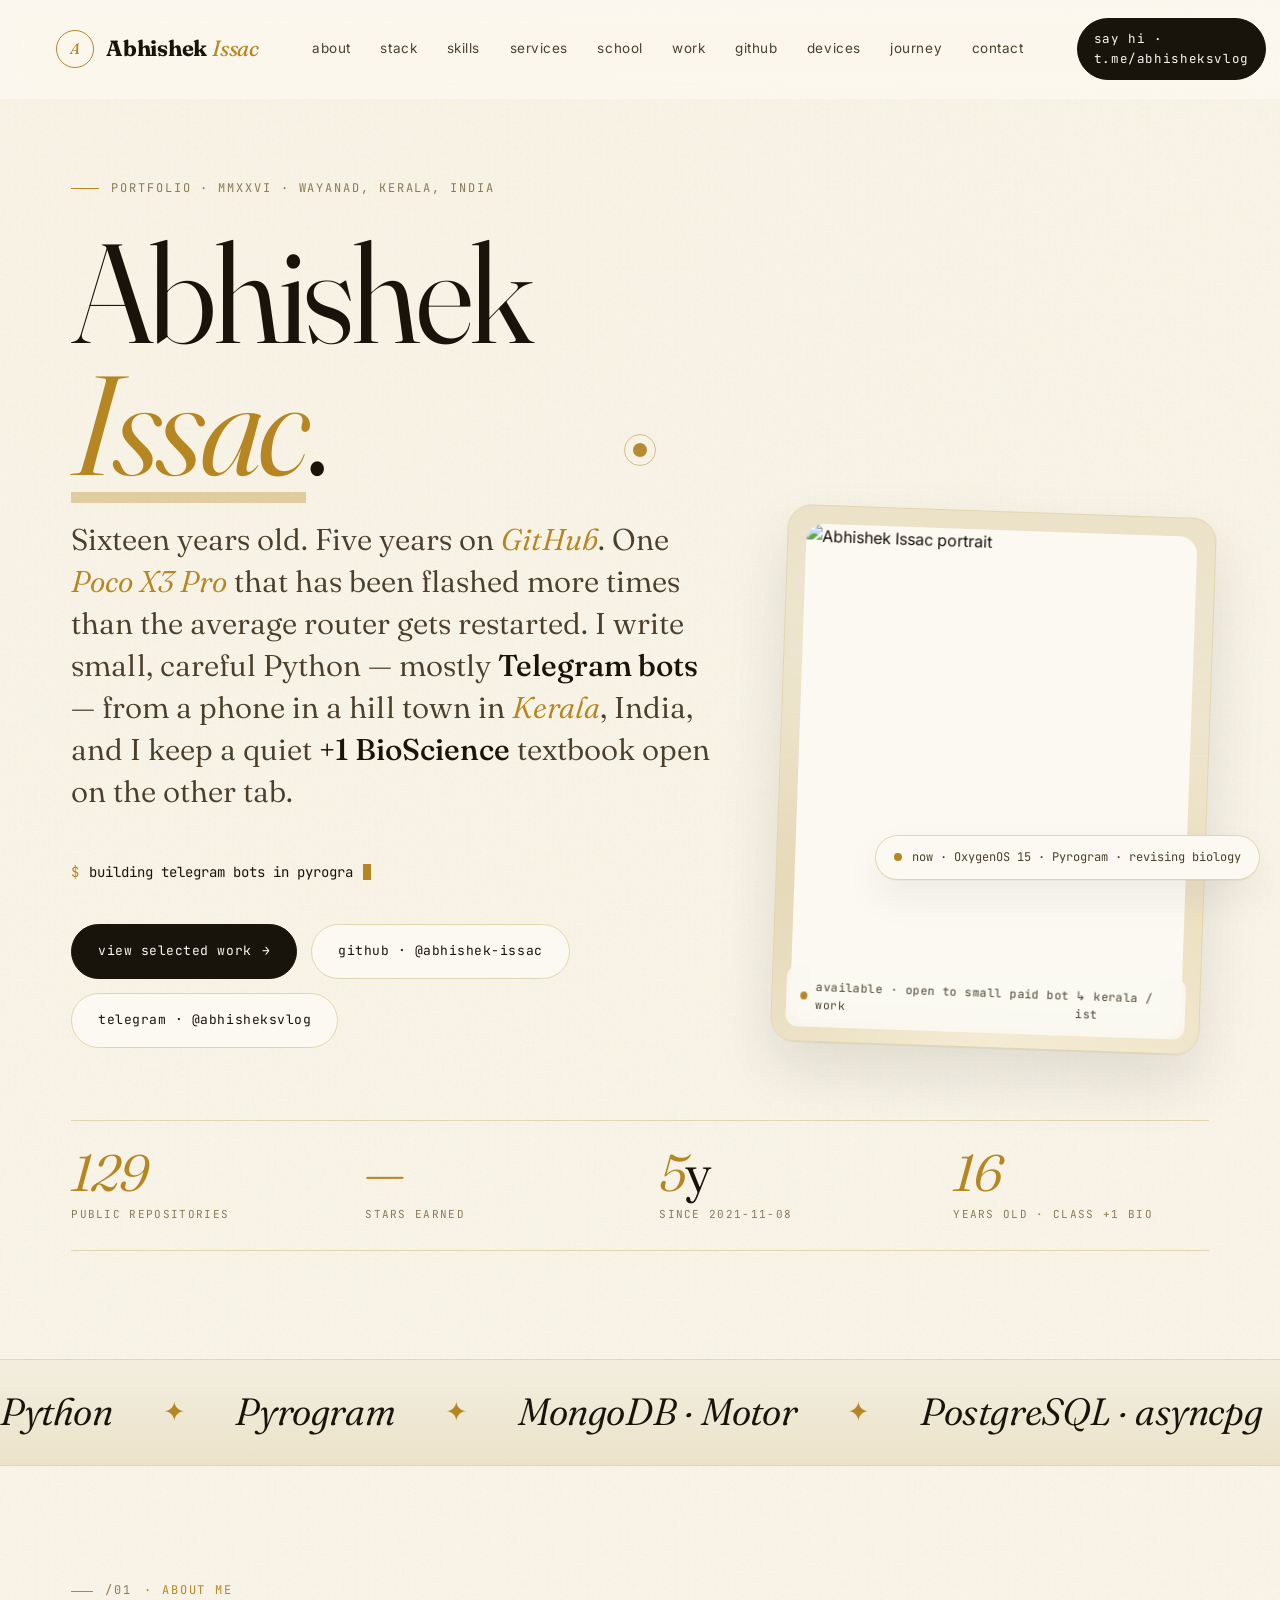
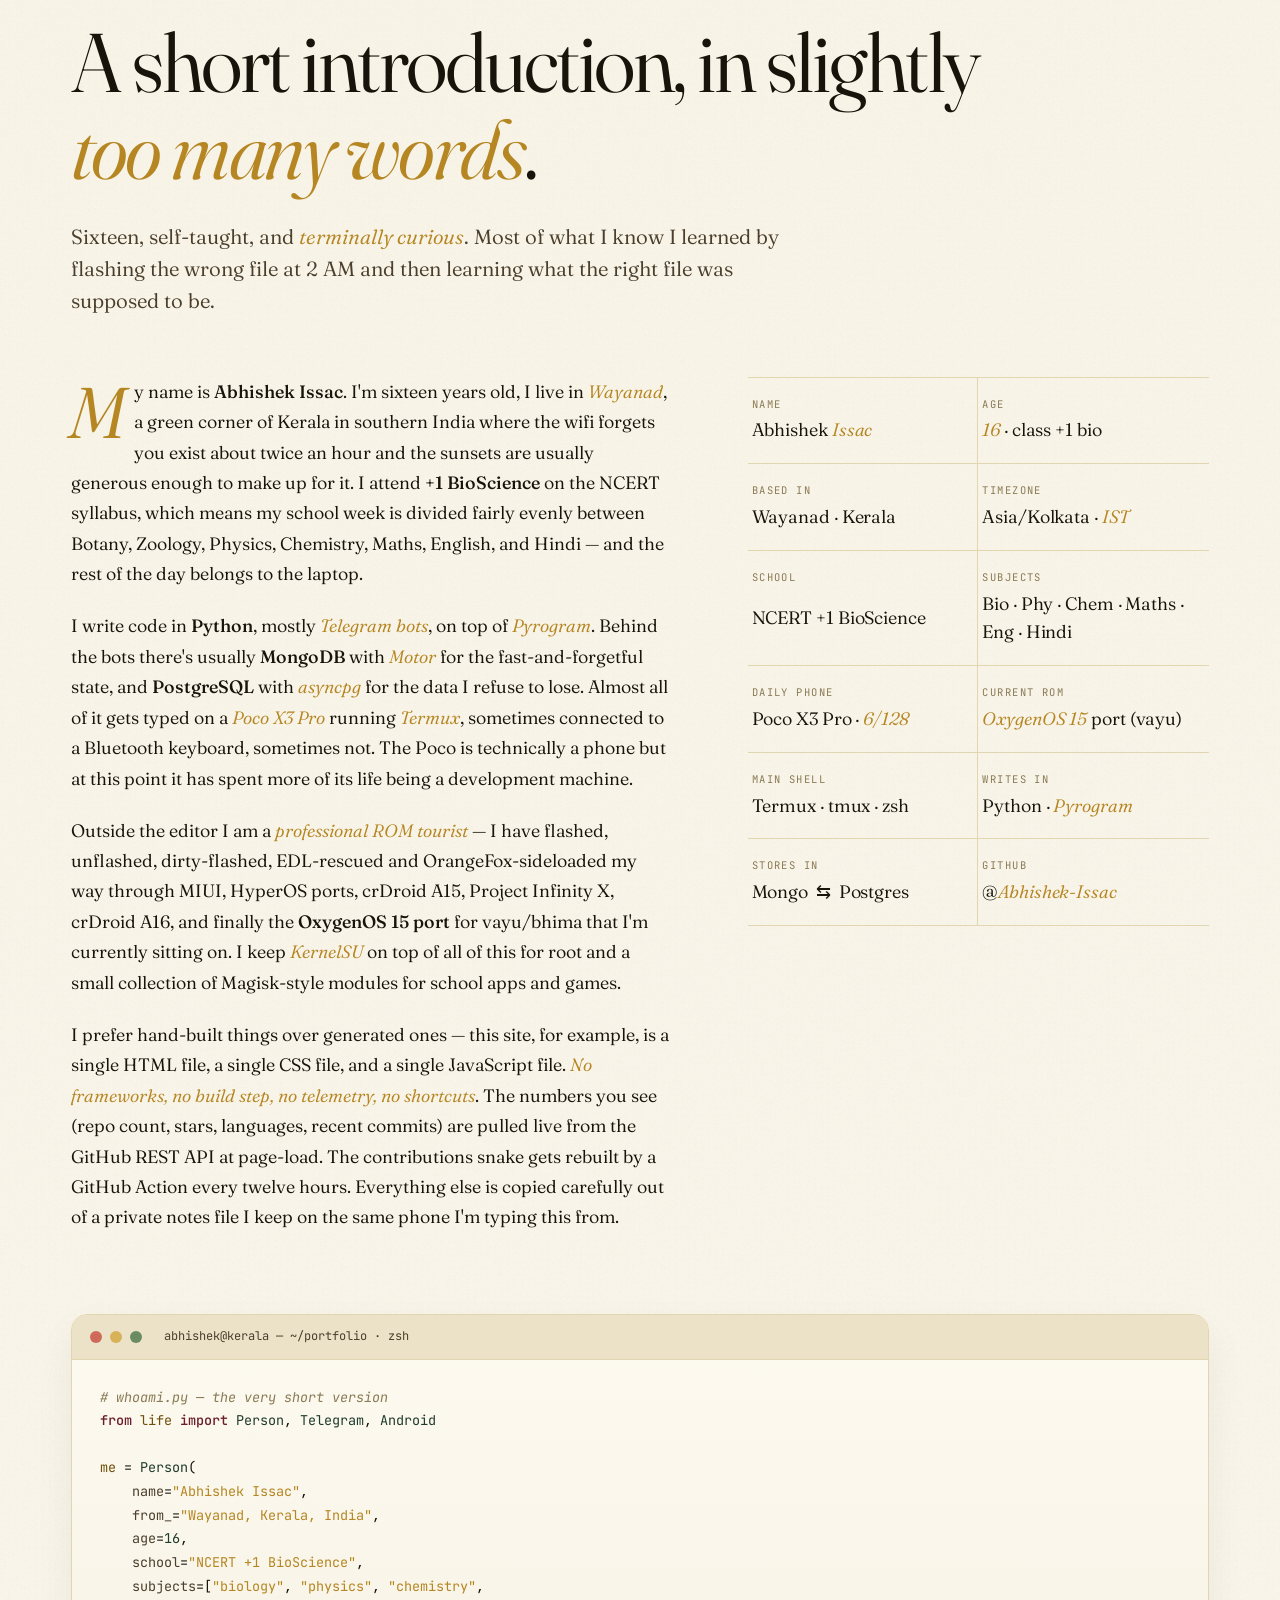
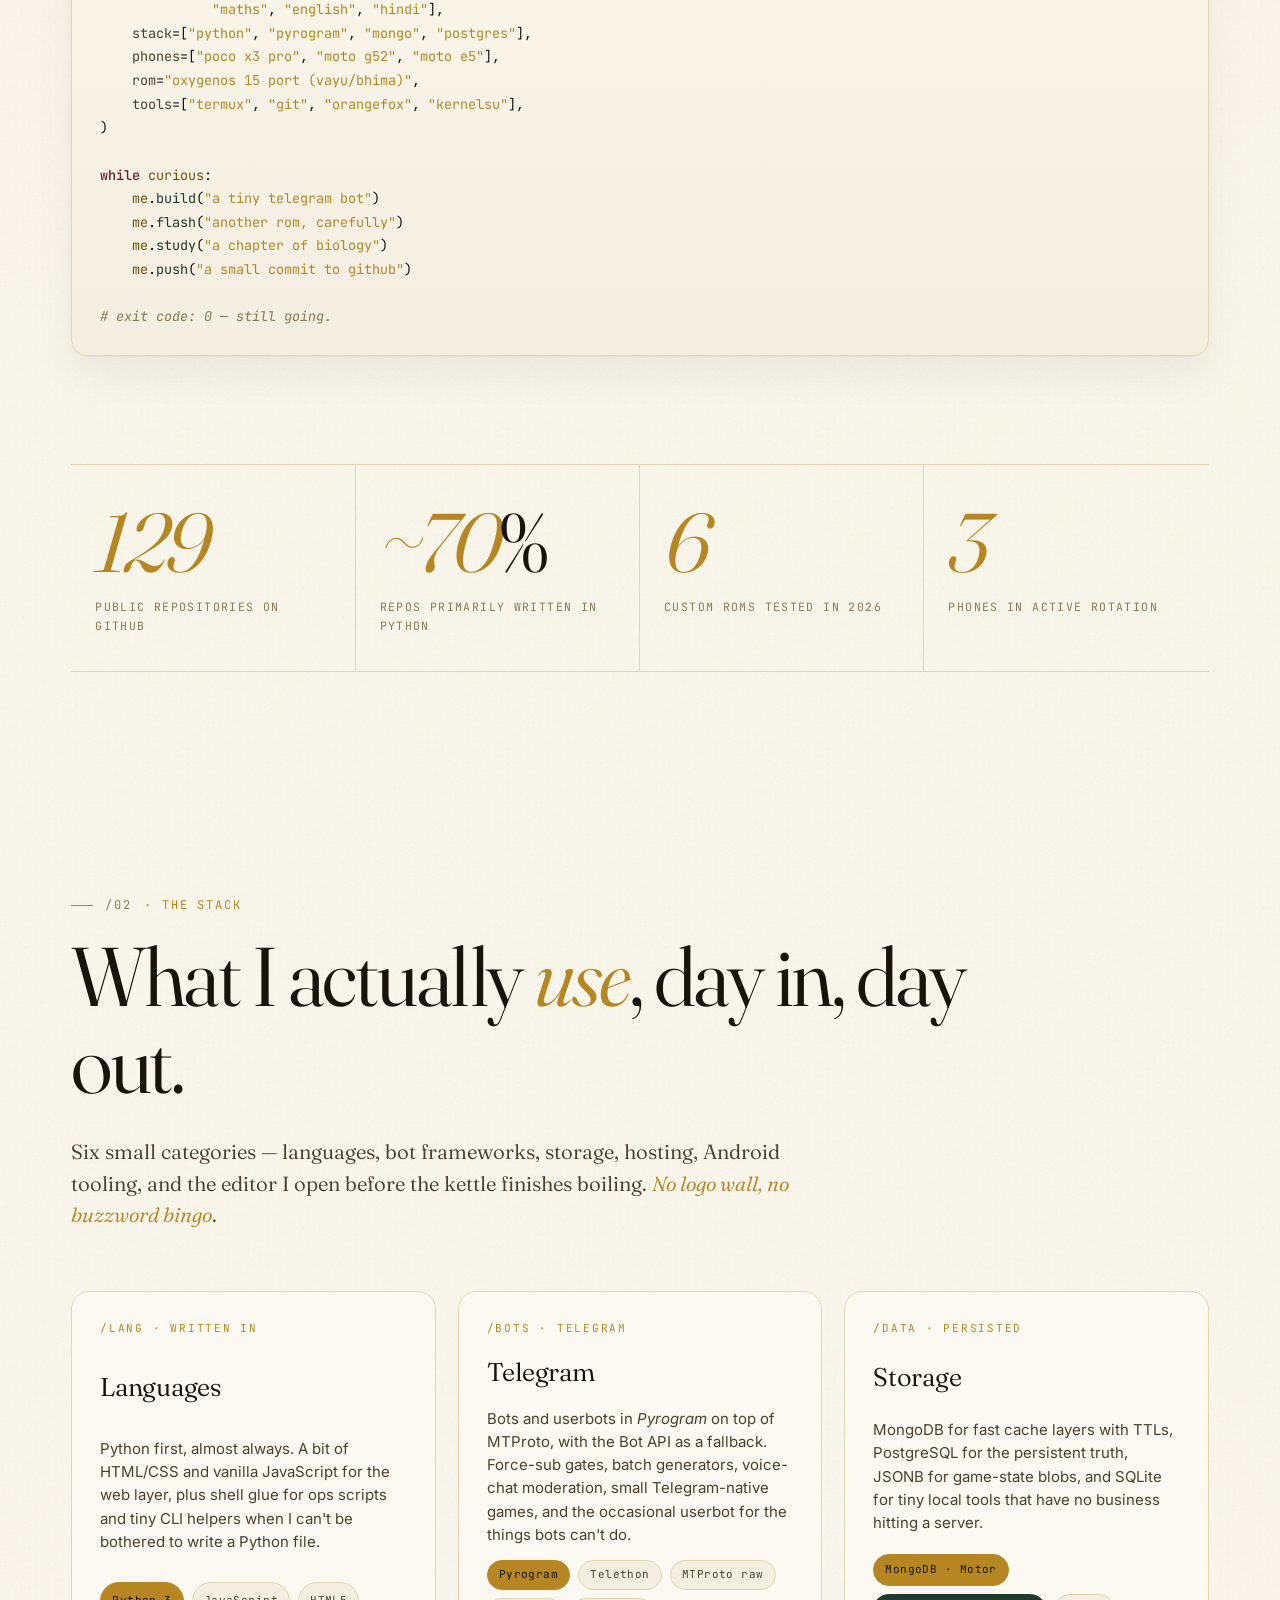
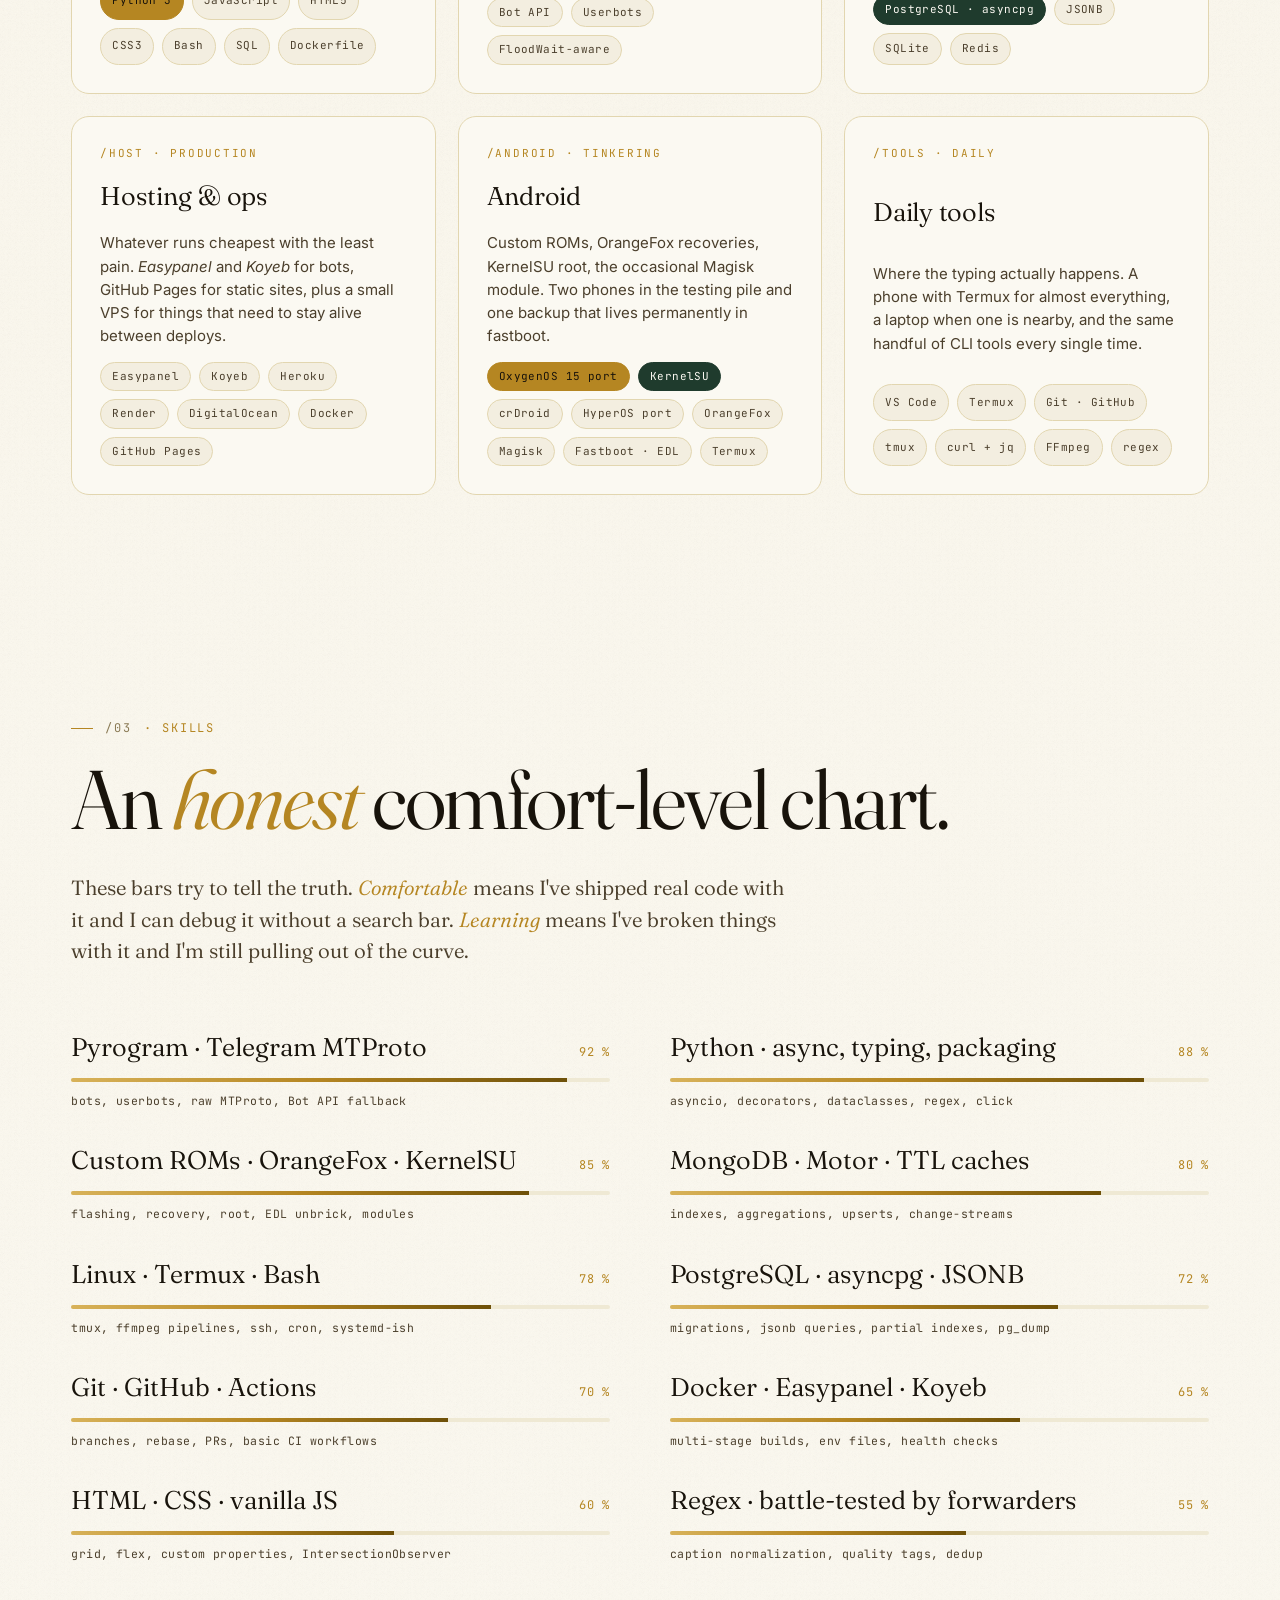
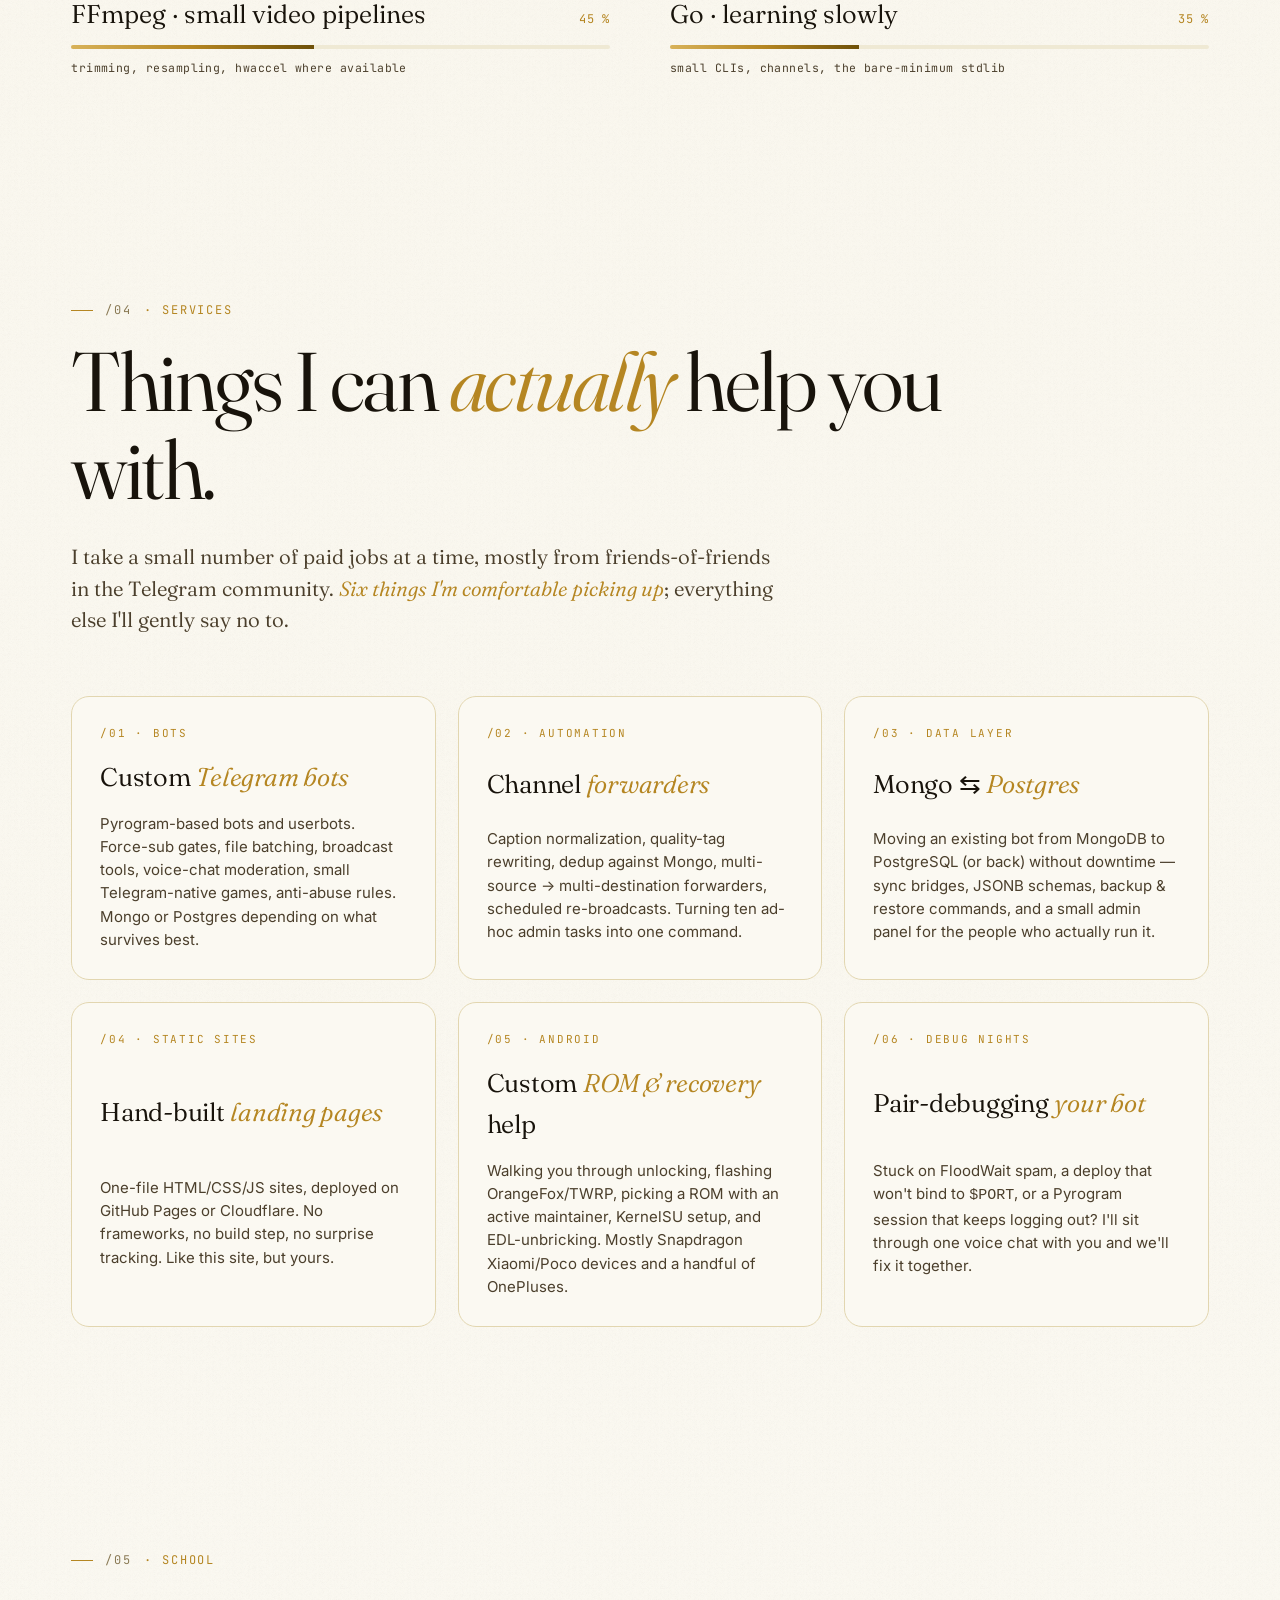
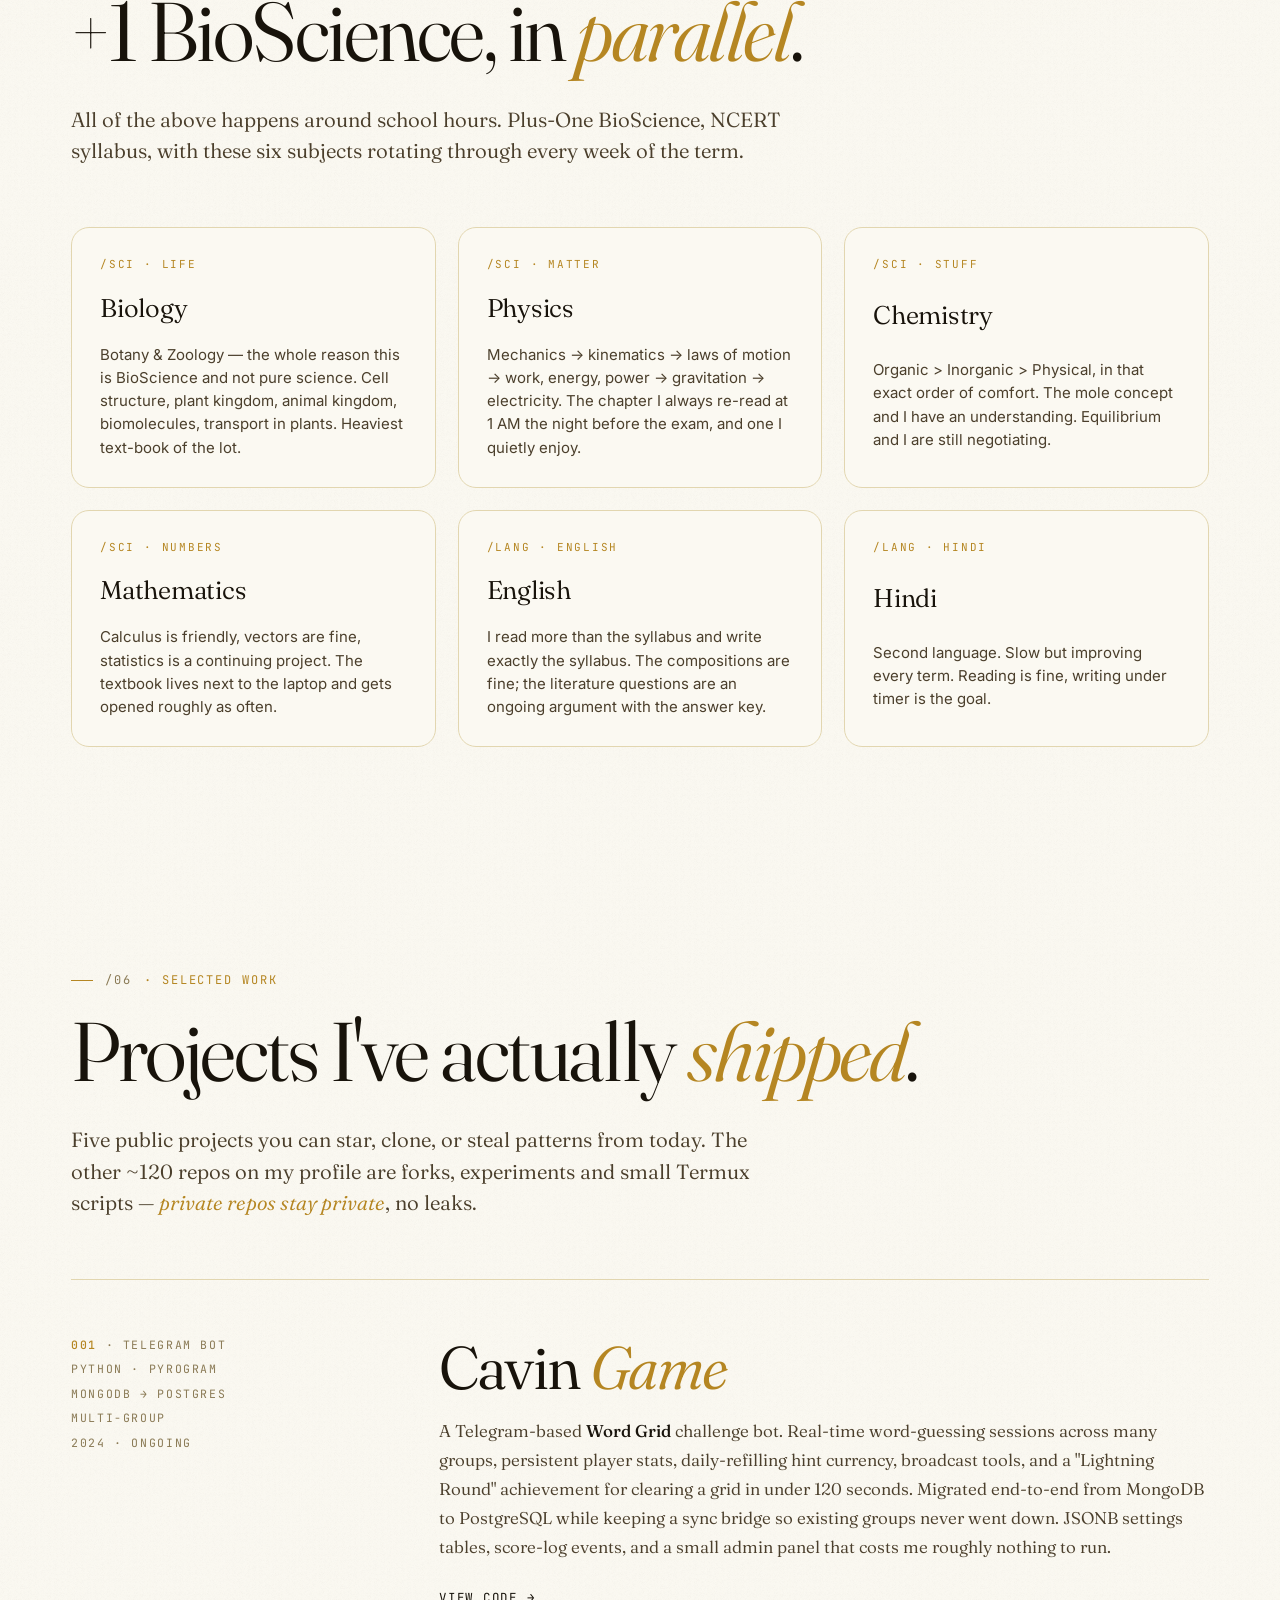
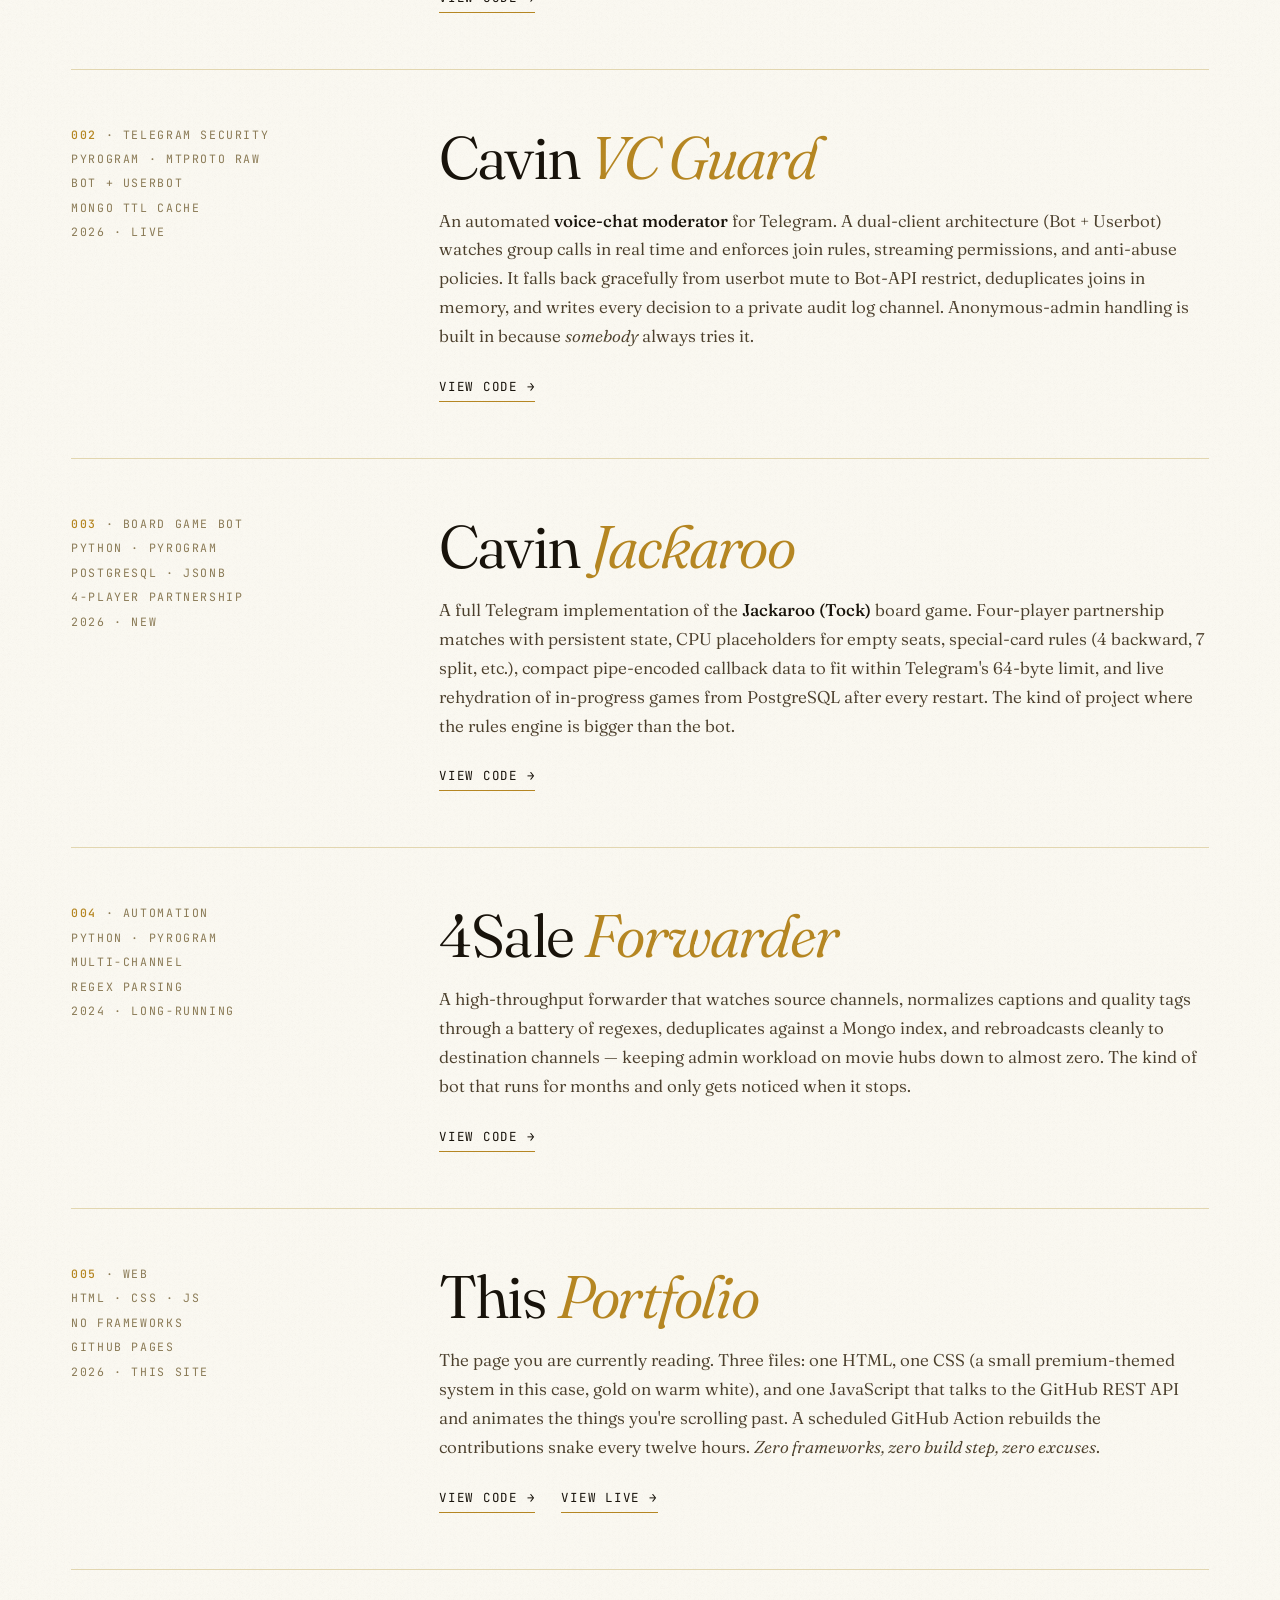
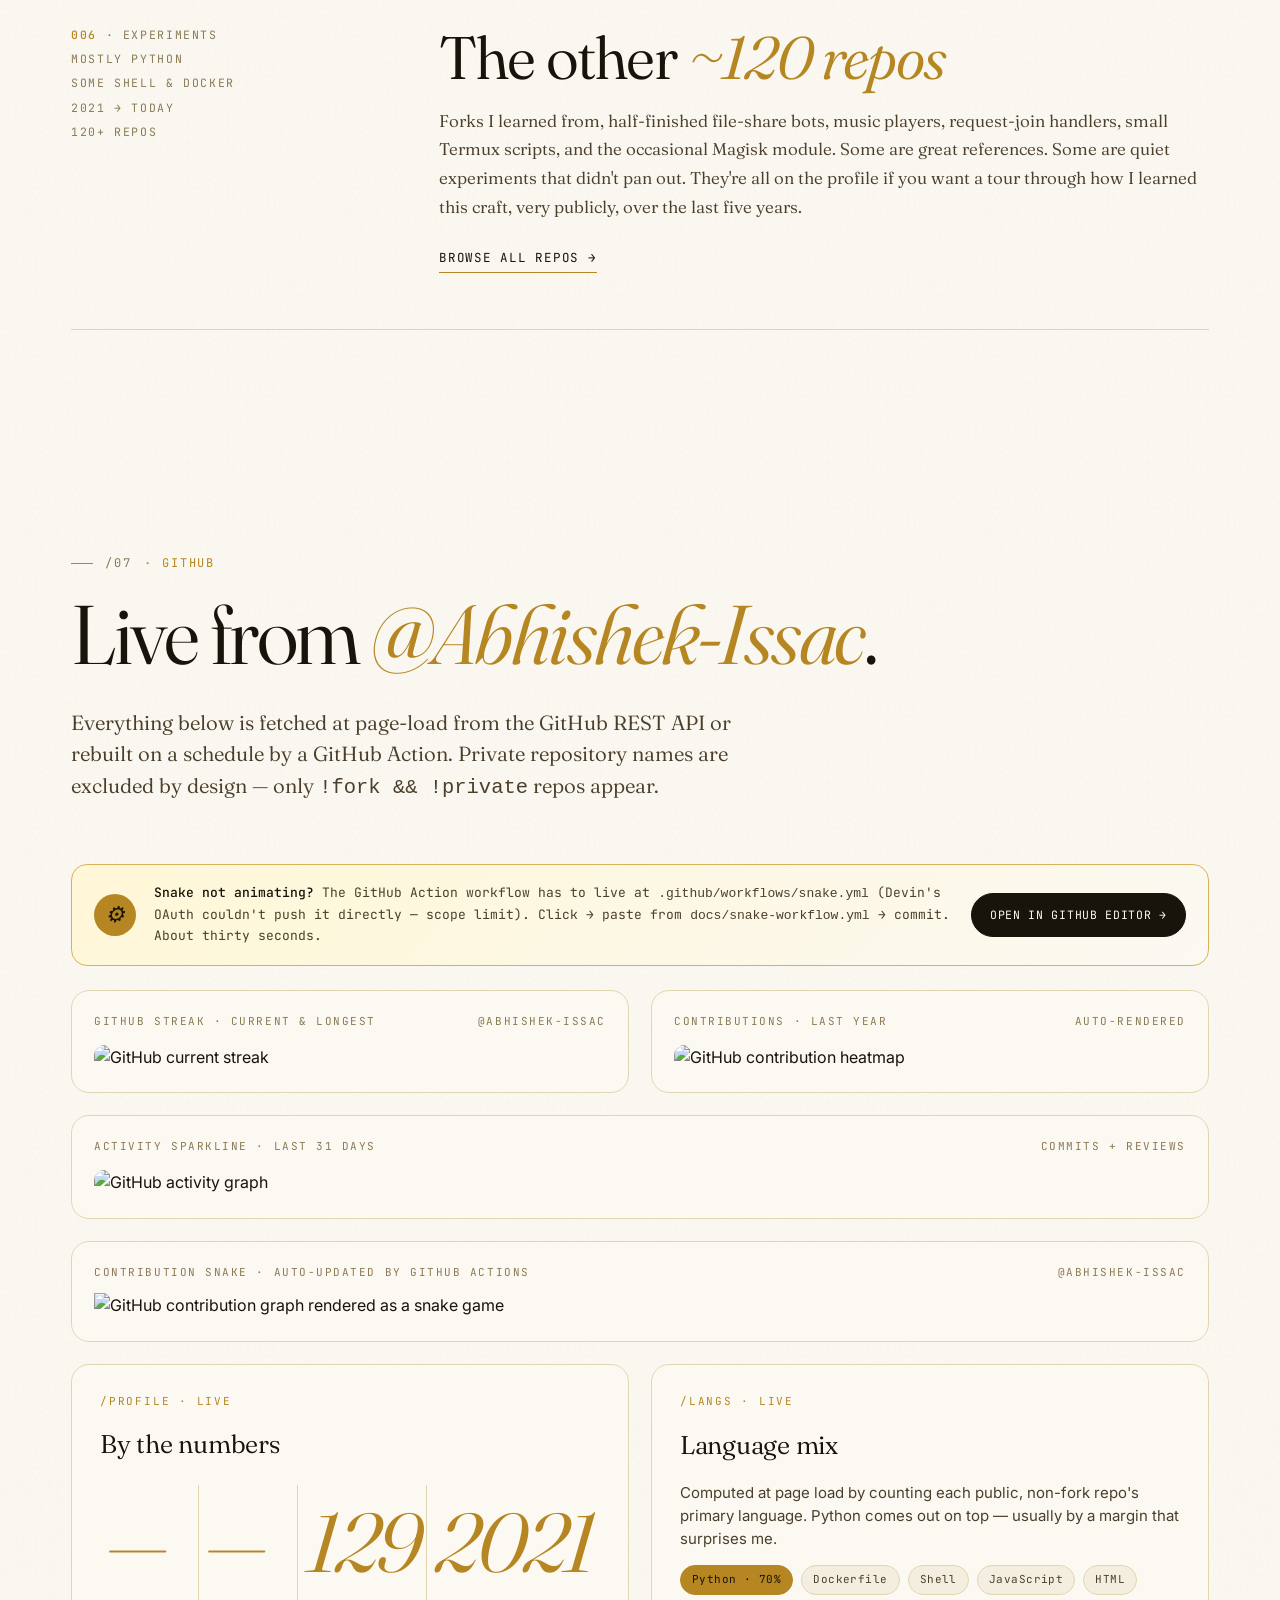
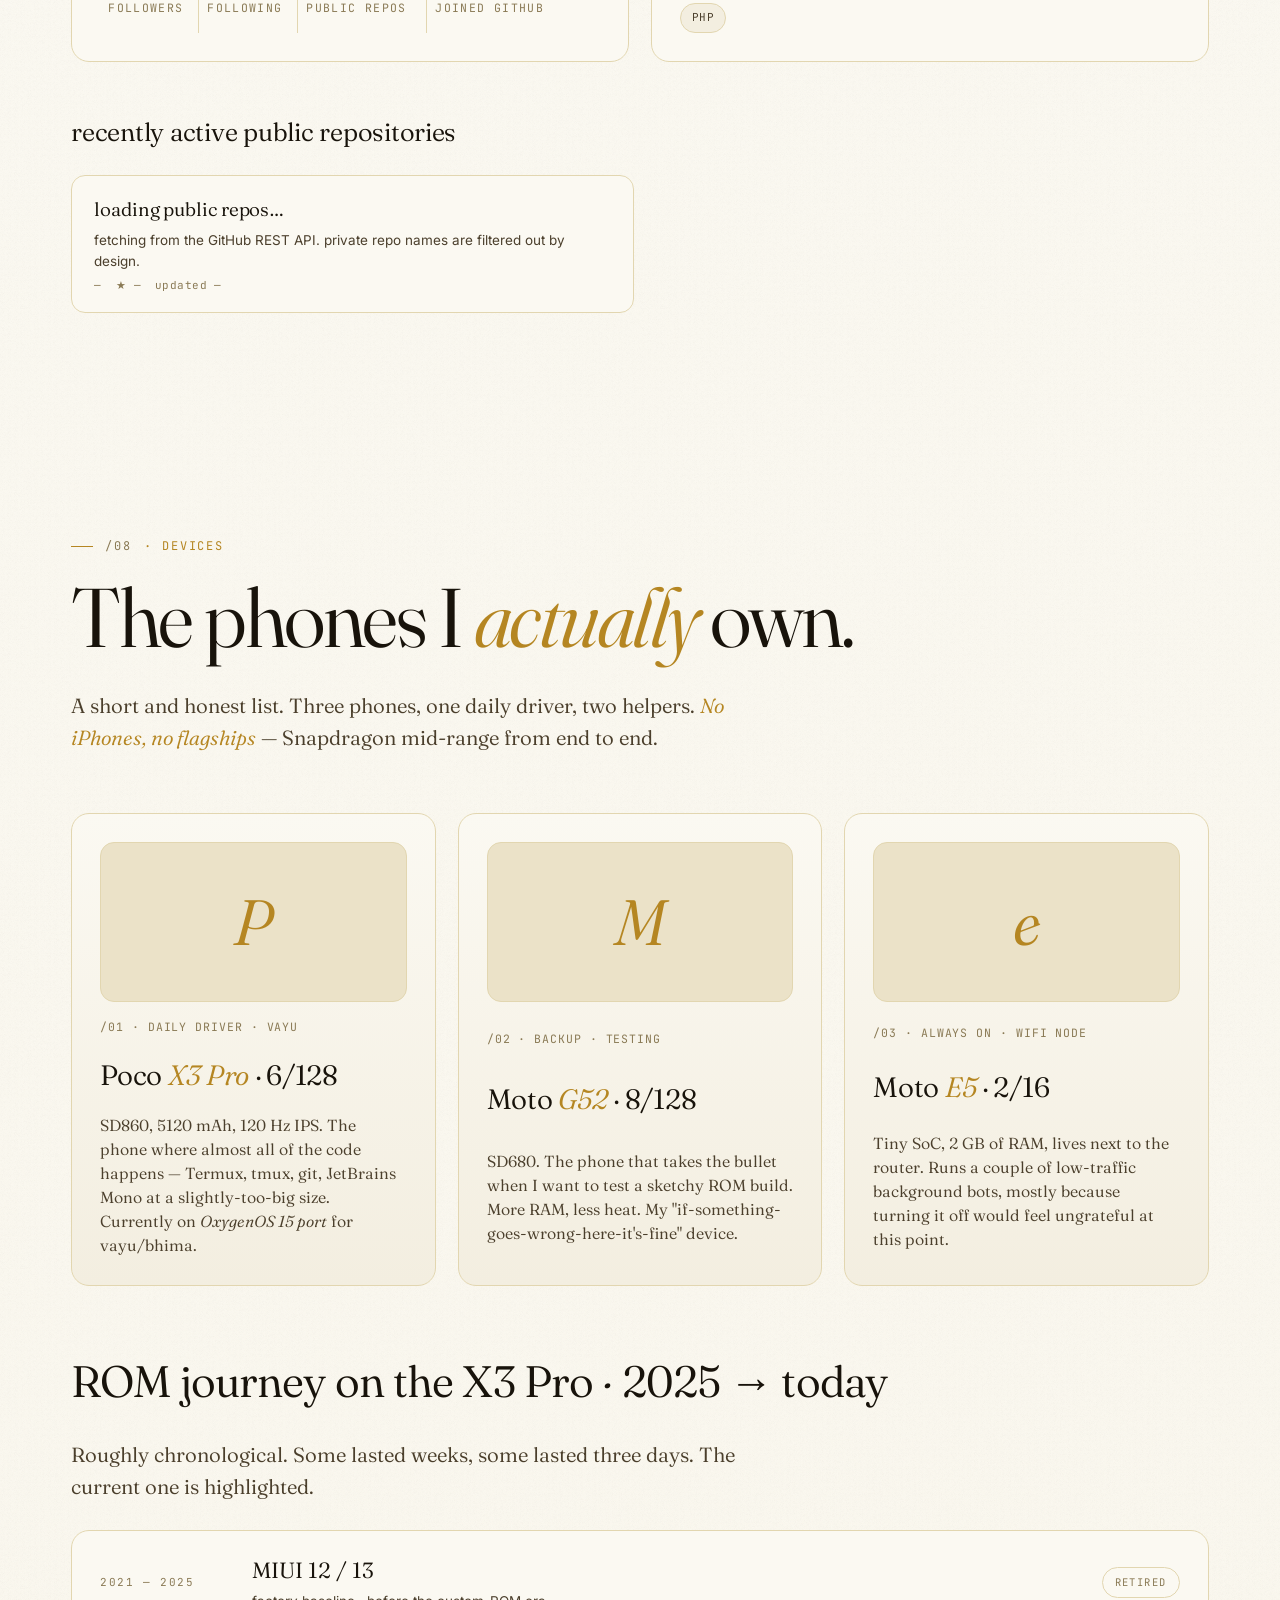
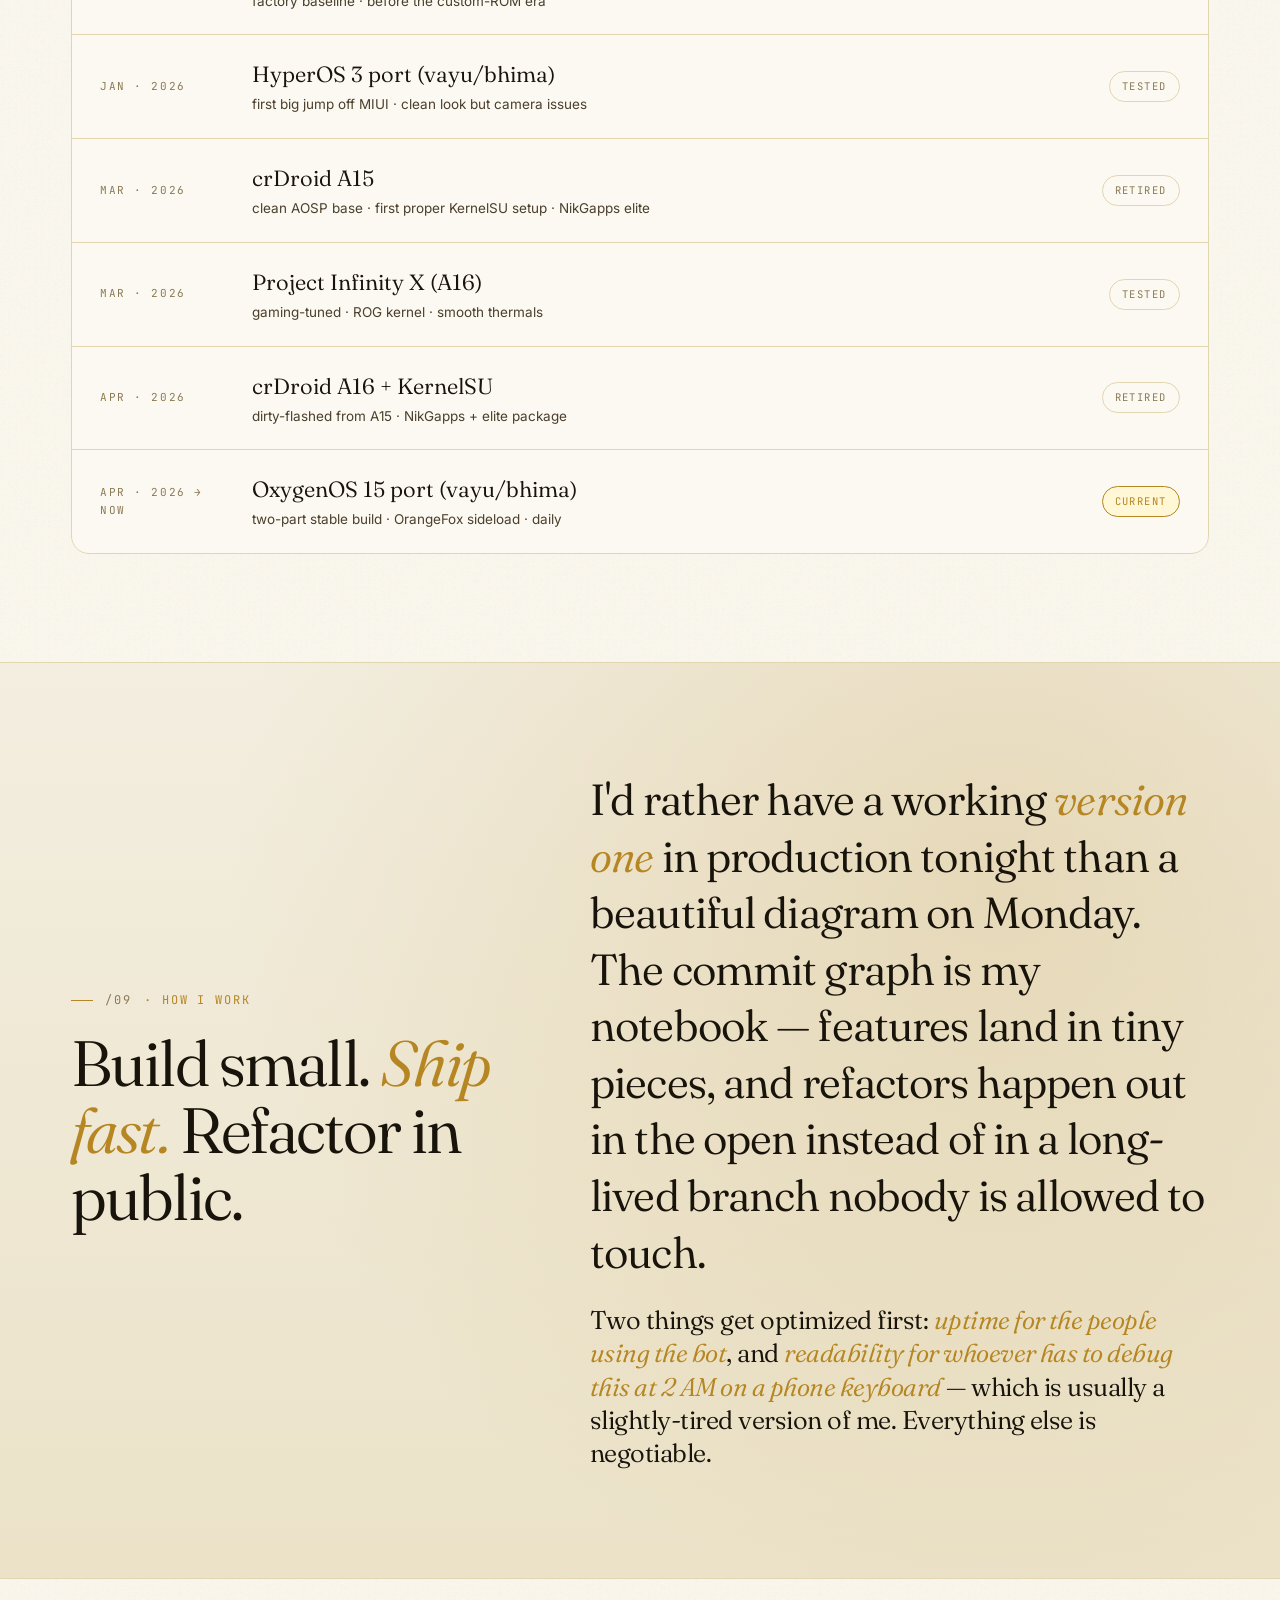
==== commit 5cc537c8: "Portfolio v3: premium white+gold theme, big animations, punchy tone - New regal.css theme: warm-pape" ====
--- a/index.html
+++ b/index.html
@@ -3,245 +3,268 @@
 <head>
   <meta charset="UTF-8" />
   <meta name="viewport" content="width=device-width, initial-scale=1.0" />
-  <meta name="description" content="Abhishek Issac — sixteen-year-old developer from Kerala, India. Telegram bots in Python &amp; Pyrogram, custom-ROM tinkering, and small-team automation work." />
+  <meta name="description" content="Abhishek Issac — sixteen-year-old developer from Wayanad, Kerala. Telegram bots, custom-ROM tinkering, and small-team automation work. Hand-built portfolio." />
   <meta name="keywords" content="Abhishek Issac, Developer, Portfolio, Python, Pyrogram, Telegram Bots, MongoDB, PostgreSQL, Custom ROMs, OxygenOS, KernelSU, Termux, Kerala, India" />
   <meta name="author" content="Abhishek Issac" />
-  <meta name="theme-color" content="#fafaf6" />
+  <meta name="theme-color" content="#fbf9f2" />
 
   <meta property="og:type" content="website" />
-  <meta property="og:title" content="Abhishek Issac — Developer · Kerala, India" />
-  <meta property="og:description" content="Bots, automation, custom ROMs. Sixteen, +1 BioScience, Python first." />
+  <meta property="og:title" content="Abhishek Issac — Developer · Wayanad, Kerala" />
+  <meta property="og:description" content="Bots in Python, ROMs on a Poco X3 Pro, +1 BioScience by day. Hand-built portfolio." />
   <meta property="og:url" content="https://abhishek-issac.github.io" />
   <meta property="og:image" content="https://avatars.githubusercontent.com/u/93928612?v=4" />
   <meta name="twitter:card" content="summary_large_image" />
 
-  <title>Abhishek Issac — Developer · Kerala, India</title>
-
-  <!-- Premium fonts: serif display + tight sans + coding mono -->
+  <title>Abhishek Issac — Developer · Wayanad, Kerala</title>
+
   <link rel="preconnect" href="https://fonts.googleapis.com" />
   <link rel="preconnect" href="https://fonts.gstatic.com" crossorigin />
-  <link
-    href="https://fonts.googleapis.com/css2?family=Fraunces:opsz,wght@9..144,300;9..144,350;9..144,400;9..144,500&family=Inter:wght@300;400;500;600;700&family=JetBrains+Mono:wght@400;500;600&display=swap"
-    rel="stylesheet"
-  />
-
-  <!-- Premium theme -->
-  <link rel="stylesheet" href="assets/css/premium.css" />
+  <link href="https://fonts.googleapis.com/css2?family=Fraunces:ital,opsz,wght@0,9..144,300;0,9..144,350;0,9..144,400;0,9..144,500;1,9..144,300;1,9..144,350;1,9..144,400&family=Inter:wght@300;400;500;600;700&family=JetBrains+Mono:wght@400;500;600&display=swap" rel="stylesheet" />
+
+  <link rel="stylesheet" href="assets/css/regal.css?v=3" />
   <link rel="icon" href="favicon.ico" type="image/x-icon" />
 </head>
-<body class="premium">
-
-  <!-- ================== PAGE-LOAD SPLASH ================== -->
-  <div class="pg-splash" aria-hidden="true">
-    <div class="pg-splash-inner">
-      <span class="pg-splash-mark">A<span style="color: var(--pg-accent);">I</span></span>
-      <span>~/abhishek-issac &nbsp;·&nbsp; loading portfolio…</span>
+<body>
+
+  <!-- ====================== SPLASH ====================== -->
+  <div class="rg-splash" aria-hidden="true">
+    <div class="rg-splash-inner">
+      <div class="rg-splash-mark">A<em>·</em>I</div>
+      <div class="rg-splash-bar"></div>
     </div>
   </div>
 
-  <!-- ================== SCROLL PROGRESS BAR ================== -->
-  <div class="pg-progress" aria-hidden="true"><span></span></div>
-
-  <!-- ================== SIDE RAILS (decorative animated) ================== -->
-  <aside class="pg-rail left" aria-hidden="true"></aside>
-  <aside class="pg-rail right" aria-hidden="true"></aside>
-
-  <!-- ================== FLOATING NOW PILL ================== -->
-  <div class="pg-now-pill" aria-hidden="true">
+  <!-- ====================== SCROLL PROGRESS ====================== -->
+  <div class="rg-progress" aria-hidden="true"><span></span></div>
+
+  <!-- ====================== FLOATING NOW PILL ====================== -->
+  <div class="rg-now-pill" aria-hidden="true">
     <span class="pulse"></span>
-    <span>now · cramming +1 bio &amp; refactoring bots</span>
+    <span>now · OxygenOS 15 · Pyrogram · revising biology</span>
   </div>
 
-  <div class="pg-content">
-
-    <!-- ================== NAVIGATION ================== -->
-    <header class="pg-nav" role="banner">
-      <a class="pg-logo" href="#top">
-        <span class="pg-logo-mark">A<span>I</span></span>
-        <span><strong>Abhishek</strong>&nbsp;<span>Issac</span></span>
-      </a>
-      <nav class="pg-nav-links" aria-label="Primary">
-        <a href="#about">about</a>
-        <a href="#stack">stack</a>
-        <a href="#skills">skills</a>
-        <a href="#services">services</a>
-        <a href="#projects">projects</a>
-        <a href="#github">github</a>
-        <a href="#school">school</a>
-        <a href="#devices">devices</a>
-        <a href="#contact">contact</a>
-      </nav>
-      <a class="pg-nav-cta" href="https://t.me/abhisheksvlog" target="_blank" rel="noopener">
-        say hi · t.me/abhisheksvlog
-      </a>
-    </header>
-
-    <main id="top" class="pg-wrap">
-
-      <!-- ================== HERO ================== -->
-      <section class="pg-hero">
-        <div class="pg-hero-grid">
-          <div>
-            <span class="pg-eyebrow pg-reveal">Portfolio · 2026 · Kerala, India</span>
-            <h1 class="pg-name pg-reveal" data-delay="100">
-              Abhishek <em>Issac</em>.
-            </h1>
-            <div class="pg-roles pg-reveal" data-delay="200">
-              <span class="pg-mono">$</span>
-              <span data-typewriter
-                    data-roles="Python &amp; Pyrogram developer|Telegram bot builder|Custom-ROM tinkerer|Mongo + Postgres tooling|+1 BioScience student|Sixteen, from Kerala">
-                <span class="pg-tw-text">Python &amp; Pyrogram developer</span>
-              </span>
-              <span class="cursor"></span>
-            </div>
-            <p class="pg-tagline pg-reveal" data-delay="300">
-              I build small, careful tools — Telegram bots, automation scripts, custom ROM tweaks —
-              mostly in <em class="pg-serif">Python</em> from a phone running
-              <em class="pg-serif">Termux</em>. Sixteen years old, studying <strong>+1 BioScience</strong>
-              from <strong>Wayanad, Kerala</strong>, and writing code in the gaps.
-            </p>
-            <div class="pg-cta-row pg-reveal" data-delay="400">
-              <a class="pg-btn pg-btn-primary" href="#projects">view selected work →</a>
-              <a class="pg-btn pg-btn-ghost" href="https://github.com/Abhishek-Issac" target="_blank" rel="noopener">
-                github · @Abhishek-Issac
-              </a>
-              <a class="pg-btn pg-btn-ghost" href="https://t.me/abhisheksvlog" target="_blank" rel="noopener">
-                telegram · @abhisheksvlog
-              </a>
-            </div>
-          </div>
-
-          <div class="pg-hero-card pg-reveal" data-delay="200" data-tilt>
-            <img
-              class="pg-avatar"
-              src="https://avatars.githubusercontent.com/u/93928612?v=4&s=600"
-              alt="Abhishek Issac avatar"
-              loading="eager"
-              decoding="async"
-            />
-            <div class="pg-id-row">
-              <span class="dot-live">available · open to small paid bot work</span>
-              <span>↳ kerala / ist</span>
-            </div>
-          </div>
-        </div>
-
-        <!-- Stats strip: live numbers from the GitHub API -->
-        <div class="pg-stats-strip pg-reveal" data-delay="500">
-          <div class="pg-stat">
-            <div class="pg-stat-num"><em id="gh-public-repos">129</em></div>
-            <div class="pg-stat-label">public repos</div>
-          </div>
-          <div class="pg-stat">
-            <div class="pg-stat-num"><em id="gh-stars">—</em></div>
-            <div class="pg-stat-label">stars earned</div>
-          </div>
-          <div class="pg-stat">
-            <div class="pg-stat-num"><em id="gh-years">5</em>y</div>
-            <div class="pg-stat-label">on github · since <span id="gh-joined">2021-11-08</span></div>
-          </div>
-          <div class="pg-stat">
-            <div class="pg-stat-num"><em>16</em></div>
-            <div class="pg-stat-label">years old · class +1 bio</div>
-          </div>
-        </div>
-      </section>
-
-      <!-- ================== ABOUT ================== -->
-      <section class="pg-section" id="about">
-        <div class="pg-sec-head">
-          <div>
-            <div class="pg-sec-num pg-reveal">/01 · about</div>
-            <h2 class="pg-sec-title pg-reveal" data-delay="100">A small introduction.</h2>
-          </div>
-          <p class="pg-sec-kicker pg-reveal" data-delay="200">
-            I’m a self-taught developer from a hill town in Kerala. Most of what I’ve learned
-            came from broken file-share bots, late-night flashing sessions, and a stubborn
-            need to understand <em>why</em> something didn’t work the first time.
-          </p>
-        </div>
-
-        <div class="pg-about-grid">
-          <div class="pg-prose pg-reveal" data-delay="100">
-            <p>
-              I’m <strong>Abhishek Issac</strong> — sixteen, based in
-              <span class="pg-highlight">Wayanad, Kerala</span> in southern India.
-              I work mostly in <strong>Python</strong> using
-              <em class="pg-serif">Pyrogram</em> for Telegram, with
-              <em class="pg-serif">Motor</em> on top of <strong>MongoDB</strong> and
-              <em class="pg-serif">asyncpg</em> on top of <strong>PostgreSQL</strong> when a
-              project needs to keep its data around.
-            </p>
-            <p>
-              Almost all of my code was first written on a phone — a
-              <em class="pg-serif">Poco X3 Pro</em> running <em class="pg-serif">Termux</em>.
-              That constraint shaped how I think: prefer plain text, keep dependencies small,
-              avoid anything that needs more than 6&nbsp;GB of RAM to run, and assume the
-              network might drop mid-deploy. Every project here is built with that mindset.
-            </p>
-            <p>
-              When I’m not pushing commits I’m usually flashing a custom ROM on the same Poco
-              X3 Pro (currently a <strong>OxygenOS 15 port</strong> for vayu/bhima, before that
-              <em class="pg-serif">crDroid</em>, <em class="pg-serif">HyperOS</em> ports, and
-              the original MIUI), recovering a friend’s bricked OnePlus over fastboot, or
-              cramming chapters of <strong>+1 BioScience</strong> — Botany, Zoology, Physics,
-              Chemistry, Maths, English and Hindi.
-            </p>
-            <p>
-              I keep this site small on purpose. No frameworks, no build step, no tracking —
-              just hand-written HTML, CSS and a single JavaScript file that talks to the
-              GitHub API and animates the things you’re scrolling past.
-            </p>
-          </div>
-
-          <div class="pg-facts pg-reveal" data-delay="200">
-            <div class="pg-fact"><div class="pg-fact-label">name</div><div class="pg-fact-value">Abhishek Issac</div></div>
-            <div class="pg-fact"><div class="pg-fact-label">based in</div><div class="pg-fact-value">Wayanad · Kerala</div></div>
-            <div class="pg-fact"><div class="pg-fact-label">age</div><div class="pg-fact-value">16</div></div>
-            <div class="pg-fact"><div class="pg-fact-label">studies</div><div class="pg-fact-value">NCERT +1 BioScience</div></div>
-            <div class="pg-fact"><div class="pg-fact-label">subjects</div><div class="pg-fact-value">Bio · Phy · Chem · Maths · Eng · Hindi</div></div>
-            <div class="pg-fact"><div class="pg-fact-label">daily phone</div><div class="pg-fact-value">Poco X3 Pro · 6/128</div></div>
-            <div class="pg-fact"><div class="pg-fact-label">current rom</div><div class="pg-fact-value">OxygenOS 15 port</div></div>
-            <div class="pg-fact"><div class="pg-fact-label">main shell</div><div class="pg-fact-value">Termux · Ubuntu</div></div>
-            <div class="pg-fact"><div class="pg-fact-label">timezone</div><div class="pg-fact-value">Asia/Kolkata · IST</div></div>
-            <div class="pg-fact"><div class="pg-fact-label">writes in</div><div class="pg-fact-value">Python · Pyrogram</div></div>
-            <div class="pg-fact"><div class="pg-fact-label">stores in</div><div class="pg-fact-value">Mongo &nbsp;⇆&nbsp; Postgres</div></div>
-            <div class="pg-fact"><div class="pg-fact-label">github</div><div class="pg-fact-value">@Abhishek-Issac</div></div>
-          </div>
-        </div>
-
-        <!-- mini stat tiles -->
-        <div class="pg-mini-stats pg-reveal">
-          <div class="pg-mini-stat">
-            <div class="pg-mini-stat-num">129</div>
-            <div class="pg-mini-stat-label">public repos on github</div>
-          </div>
-          <div class="pg-mini-stat">
-            <div class="pg-mini-stat-num">~70%</div>
-            <div class="pg-mini-stat-label">repos are python</div>
-          </div>
-          <div class="pg-mini-stat">
-            <div class="pg-mini-stat-num">5</div>
-            <div class="pg-mini-stat-label">custom ROMs flashed in 2026</div>
-          </div>
-          <div class="pg-mini-stat">
-            <div class="pg-mini-stat-num">3</div>
-            <div class="pg-mini-stat-label">phones in active rotation</div>
-          </div>
-        </div>
-      </section>
-
-      <!-- ================== TERMINAL / IDENTITY CARD ================== -->
-      <section class="pg-section" style="padding-top: 0;">
-        <div class="pg-grid-2">
-          <div class="pg-terminal pg-reveal" data-delay="100">
-            <div class="pg-terminal-bar">
-              <span class="pg-tdot r"></span>
-              <span class="pg-tdot y"></span>
-              <span class="pg-tdot g"></span>
-              <span class="pg-tname">abhishek@kerala — ~/portfolio · zsh</span>
-            </div>
-<pre><span class="c"># whoami.py — a quick introduction</span>
+  <!-- ====================== NAV ====================== -->
+  <header class="rg-nav" role="banner">
+    <a class="rg-logo" href="#top">
+      <span class="mk">A</span>
+      <span><strong>Abhishek</strong>&nbsp;<span class="rg-italic rg-gold">Issac</span></span>
+    </a>
+    <nav class="rg-nav-links" aria-label="Primary">
+      <a href="#about">about</a>
+      <a href="#stack">stack</a>
+      <a href="#skills">skills</a>
+      <a href="#services">services</a>
+      <a href="#school">school</a>
+      <a href="#projects">work</a>
+      <a href="#github">github</a>
+      <a href="#devices">devices</a>
+      <a href="#journey">journey</a>
+      <a href="#contact">contact</a>
+    </nav>
+    <a class="rg-nav-cta" href="https://t.me/abhisheksvlog" target="_blank" rel="noopener">say hi · t.me/abhisheksvlog</a>
+  </header>
+
+  <!-- ====================== HERO ====================== -->
+  <section class="rg-hero" id="top">
+    <div class="rg-wrap">
+      <div class="rg-hero-grid">
+        <div>
+          <div class="rg-hero-eyebrow rg-reveal">Portfolio · MMXXVI · Wayanad, Kerala, India</div>
+          <h1 class="rg-hero-name rg-reveal" data-delay="120">
+            Abhishek<br /><em>Issac</em>.
+          </h1>
+          <p class="rg-hero-tagline rg-reveal" data-delay="280">
+            Sixteen years old. Five years on <em>GitHub</em>. One <em>Poco X3 Pro</em> that has been flashed
+            more times than the average router gets restarted. I write small, careful Python — mostly
+            <strong>Telegram bots</strong> — from a phone in a hill town in <em>Kerala</em>, India,
+            and I keep a quiet <strong>+1 BioScience</strong> textbook open on the other tab.
+          </p>
+          <div class="rg-typewriter rg-reveal" data-delay="380" data-typewriter
+               data-roles="building telegram bots in pyrogram|migrating mongo to postgres without downtime|flashing oxygenos 15 ports onto vayu|reading ncert biology at 1 am|debugging a $port bind issue, again|writing this site by hand, no frameworks">
+            <span class="pr">$</span>
+            <span class="text">building telegram bots in pyrogram</span>
+            <span class="caret"></span>
+          </div>
+          <div class="rg-hero-cta rg-reveal" data-delay="500">
+            <a class="rg-btn rg-btn-primary" data-magnet href="#projects">view selected work <span class="arr">→</span></a>
+            <a class="rg-btn" data-magnet href="https://github.com/Abhishek-Issac" target="_blank" rel="noopener">github · @abhishek-issac</a>
+            <a class="rg-btn" data-magnet href="https://t.me/abhisheksvlog" target="_blank" rel="noopener">telegram · @abhisheksvlog</a>
+          </div>
+        </div>
+
+        <div class="rg-hero-card rg-reveal scale" data-delay="280" data-tilt>
+          <div class="rg-hero-avatar">
+            <img src="https://avatars.githubusercontent.com/u/93928612?v=4&s=720"
+                 alt="Abhishek Issac portrait" loading="eager" decoding="async" />
+          </div>
+          <div class="rg-hero-badge">
+            <span class="dot">available · open to small paid bot work</span>
+            <span>↳ kerala / ist</span>
+          </div>
+        </div>
+      </div>
+
+      <div class="rg-hero-strip rg-reveal" data-delay="600">
+        <div>
+          <div class="rg-hero-stat-num"><em id="gh-public-repos">129</em></div>
+          <div class="rg-hero-stat-label">public repositories</div>
+        </div>
+        <div>
+          <div class="rg-hero-stat-num"><em id="gh-stars">—</em></div>
+          <div class="rg-hero-stat-label">stars earned</div>
+        </div>
+        <div>
+          <div class="rg-hero-stat-num"><em id="gh-years">5</em>y</div>
+          <div class="rg-hero-stat-label">since <span id="gh-joined">2021-11-08</span></div>
+        </div>
+        <div>
+          <div class="rg-hero-stat-num"><em>16</em></div>
+          <div class="rg-hero-stat-label">years old · class +1 bio</div>
+        </div>
+      </div>
+    </div>
+  </section>
+
+  <!-- ====================== MARQUEE ====================== -->
+  <div class="rg-marquee" aria-hidden="true">
+    <div class="rg-marquee-track">
+      <span>Python</span><span class="star">✦</span>
+      <span>Pyrogram</span><span class="star">✦</span>
+      <span>MongoDB · Motor</span><span class="star">✦</span>
+      <span>PostgreSQL · asyncpg</span><span class="star">✦</span>
+      <span>Termux</span><span class="star">✦</span>
+      <span>OxygenOS 15 port</span><span class="star">✦</span>
+      <span>KernelSU</span><span class="star">✦</span>
+      <span>OrangeFox</span><span class="star">✦</span>
+      <span>Docker</span><span class="star">✦</span>
+      <span>Easypanel · Koyeb</span><span class="star">✦</span>
+      <span>HTML · CSS · JS</span><span class="star">✦</span>
+      <span>Git · GitHub</span><span class="star">✦</span>
+      <!-- duplicate -->
+      <span>Python</span><span class="star">✦</span>
+      <span>Pyrogram</span><span class="star">✦</span>
+      <span>MongoDB · Motor</span><span class="star">✦</span>
+      <span>PostgreSQL · asyncpg</span><span class="star">✦</span>
+      <span>Termux</span><span class="star">✦</span>
+      <span>OxygenOS 15 port</span><span class="star">✦</span>
+      <span>KernelSU</span><span class="star">✦</span>
+      <span>OrangeFox</span><span class="star">✦</span>
+      <span>Docker</span><span class="star">✦</span>
+      <span>Easypanel · Koyeb</span><span class="star">✦</span>
+      <span>HTML · CSS · JS</span><span class="star">✦</span>
+      <span>Git · GitHub</span><span class="star">✦</span>
+    </div>
+  </div>
+
+  <!-- ====================== ABOUT ====================== -->
+  <section class="rg-section" id="about">
+    <div class="rg-wrap">
+      <div class="rg-sec-eyebrow rg-reveal"><span class="rg-sec-num">/01</span> · about me</div>
+      <h2 class="rg-sec-title rg-reveal" data-delay="100">A short introduction, in slightly <em>too many words</em>.</h2>
+      <p class="rg-sec-kicker rg-reveal" data-delay="180">
+        Sixteen, self-taught, and <em>terminally curious</em>. Most of what I know I learned by
+        flashing the wrong file at 2 AM and then learning what the right file was supposed to be.
+      </p>
+
+      <div class="rg-about">
+        <div class="rg-prose rg-reveal x-left">
+          <p>
+            My name is <strong>Abhishek Issac</strong>. I'm sixteen years old, I live in
+            <em>Wayanad</em>, a green corner of Kerala in southern India where the wifi forgets
+            you exist about twice an hour and the sunsets are usually generous enough to make
+            up for it. I attend <strong>+1 BioScience</strong> on the NCERT syllabus, which means
+            my school week is divided fairly evenly between Botany, Zoology, Physics, Chemistry,
+            Maths, English, and Hindi — and the rest of the day belongs to the laptop.
+          </p>
+          <p>
+            I write code in <strong>Python</strong>, mostly <em>Telegram bots</em>, on top of
+            <em>Pyrogram</em>. Behind the bots there's usually <strong>MongoDB</strong> with
+            <em>Motor</em> for the fast-and-forgetful state, and <strong>PostgreSQL</strong> with
+            <em>asyncpg</em> for the data I refuse to lose. Almost all of it gets typed on a
+            <em>Poco X3 Pro</em> running <em>Termux</em>, sometimes connected to a Bluetooth
+            keyboard, sometimes not. The Poco is technically a phone but at this point it has
+            spent more of its life being a development machine.
+          </p>
+          <p>
+            Outside the editor I am a <em>professional ROM tourist</em> — I have flashed,
+            unflashed, dirty-flashed, EDL-rescued and OrangeFox-sideloaded my way through MIUI,
+            HyperOS ports, crDroid A15, Project Infinity X, crDroid A16, and finally the
+            <strong>OxygenOS 15 port</strong> for vayu/bhima that I'm currently sitting on. I
+            keep <em>KernelSU</em> on top of all of this for root and a small collection of
+            Magisk-style modules for school apps and games.
+          </p>
+          <p>
+            I prefer hand-built things over generated ones — this site, for example, is a single
+            HTML file, a single CSS file, and a single JavaScript file. <em>No frameworks,
+            no build step, no telemetry, no shortcuts</em>. The numbers you see (repo count,
+            stars, languages, recent commits) are pulled live from the GitHub REST API at
+            page-load. The contributions snake gets rebuilt by a GitHub Action every twelve hours.
+            Everything else is copied carefully out of a private notes file I keep on the same
+            phone I'm typing this from.
+          </p>
+        </div>
+
+        <div class="rg-reveal x-right" data-delay="200">
+          <div class="rg-facts">
+            <div class="rg-fact">
+              <div class="rg-fact-label">name</div>
+              <div class="rg-fact-value">Abhishek <em>Issac</em></div>
+            </div>
+            <div class="rg-fact">
+              <div class="rg-fact-label">age</div>
+              <div class="rg-fact-value"><em>16</em> &middot; class +1 bio</div>
+            </div>
+            <div class="rg-fact">
+              <div class="rg-fact-label">based in</div>
+              <div class="rg-fact-value">Wayanad &middot; Kerala</div>
+            </div>
+            <div class="rg-fact">
+              <div class="rg-fact-label">timezone</div>
+              <div class="rg-fact-value">Asia/Kolkata &middot; <em>IST</em></div>
+            </div>
+            <div class="rg-fact">
+              <div class="rg-fact-label">school</div>
+              <div class="rg-fact-value">NCERT +1 BioScience</div>
+            </div>
+            <div class="rg-fact">
+              <div class="rg-fact-label">subjects</div>
+              <div class="rg-fact-value">Bio · Phy · Chem · Maths · Eng · Hindi</div>
+            </div>
+            <div class="rg-fact">
+              <div class="rg-fact-label">daily phone</div>
+              <div class="rg-fact-value">Poco X3 Pro &middot; <em>6/128</em></div>
+            </div>
+            <div class="rg-fact">
+              <div class="rg-fact-label">current rom</div>
+              <div class="rg-fact-value"><em>OxygenOS 15</em> port (vayu)</div>
+            </div>
+            <div class="rg-fact">
+              <div class="rg-fact-label">main shell</div>
+              <div class="rg-fact-value">Termux &middot; tmux &middot; zsh</div>
+            </div>
+            <div class="rg-fact">
+              <div class="rg-fact-label">writes in</div>
+              <div class="rg-fact-value">Python &middot; <em>Pyrogram</em></div>
+            </div>
+            <div class="rg-fact">
+              <div class="rg-fact-label">stores in</div>
+              <div class="rg-fact-value">Mongo &nbsp;⇆&nbsp; Postgres</div>
+            </div>
+            <div class="rg-fact">
+              <div class="rg-fact-label">github</div>
+              <div class="rg-fact-value">@<em>Abhishek-Issac</em></div>
+            </div>
+          </div>
+        </div>
+      </div>
+
+      <!-- terminal -->
+      <div class="rg-term rg-reveal" data-delay="120">
+        <div class="rg-term-bar">
+          <span class="d r"></span><span class="d y"></span><span class="d g"></span>
+          <span class="nm rg-mono">abhishek@kerala — ~/portfolio · zsh</span>
+        </div>
+<pre><span class="c"># whoami.py — the very short version</span>
 <span class="k">from</span> <span class="v">life</span> <span class="k">import</span> <span class="n">Person</span>, <span class="n">Telegram</span>, <span class="n">Android</span>
 
 <span class="v">me</span> = <span class="n">Person</span>(
@@ -258,1022 +281,902 @@
 )
 
 <span class="k">while</span> <span class="v">curious</span>:
-    <span class="v">me</span>.<span class="n">build</span>(<span class="s">"a small telegram bot"</span>)
+    <span class="v">me</span>.<span class="n">build</span>(<span class="s">"a tiny telegram bot"</span>)
     <span class="v">me</span>.<span class="n">flash</span>(<span class="s">"another rom, carefully"</span>)
     <span class="v">me</span>.<span class="n">study</span>(<span class="s">"a chapter of biology"</span>)
-    <span class="v">me</span>.<span class="n">push</span>(<span class="s">"a commit to github"</span>)
+    <span class="v">me</span>.<span class="n">push</span>(<span class="s">"a small commit to github"</span>)
 
 <span class="c"># exit code: 0 — still going.</span></pre>
-          </div>
-
-          <div class="pg-prose pg-reveal" data-delay="200" style="align-self: center;">
-            <p>
-              The block on the left is the short version of a much longer story. Most of the
-              specific numbers and names on this page — repo count, follower count, stars,
-              languages, recent commits — are fetched live from the GitHub REST API as the
-              page loads, so they’re always current.
-            </p>
-            <p>
-              Anything that <em>doesn’t</em> change live (school, age, location, devices) is
-              copied straight from notes I keep in a private file. If you spot something
-              that looks off, ping me on Telegram and I’ll fix it the same evening.
-            </p>
-          </div>
-        </div>
-      </section>
-
-    </main>
-
-    <!-- ================== MARQUEE BAND ================== -->
-    <div class="pg-marquee" aria-hidden="true">
-      <div class="pg-marquee-track">
-        <span>Python</span><span class="star">✦</span>
-        <span>Pyrogram</span><span class="star">✦</span>
-        <span>MongoDB · Motor</span><span class="star">✦</span>
-        <span>PostgreSQL · asyncpg</span><span class="star">✦</span>
-        <span>Termux</span><span class="star">✦</span>
-        <span>OxygenOS 15 port</span><span class="star">✦</span>
-        <span>KernelSU</span><span class="star">✦</span>
-        <span>OrangeFox</span><span class="star">✦</span>
-        <span>Docker</span><span class="star">✦</span>
-        <span>Easypanel · Koyeb</span><span class="star">✦</span>
-        <span>HTML · CSS · JS</span><span class="star">✦</span>
-        <span>Git · GitHub</span><span class="star">✦</span>
-        <span>SQLite</span><span class="star">✦</span>
-        <span>Linux</span><span class="star">✦</span>
-        <!-- duplicate for seamless loop -->
-        <span>Python</span><span class="star">✦</span>
-        <span>Pyrogram</span><span class="star">✦</span>
-        <span>MongoDB · Motor</span><span class="star">✦</span>
-        <span>PostgreSQL · asyncpg</span><span class="star">✦</span>
-        <span>Termux</span><span class="star">✦</span>
-        <span>OxygenOS 15 port</span><span class="star">✦</span>
-        <span>KernelSU</span><span class="star">✦</span>
-        <span>OrangeFox</span><span class="star">✦</span>
-        <span>Docker</span><span class="star">✦</span>
-        <span>Easypanel · Koyeb</span><span class="star">✦</span>
-        <span>HTML · CSS · JS</span><span class="star">✦</span>
-        <span>Git · GitHub</span><span class="star">✦</span>
-        <span>SQLite</span><span class="star">✦</span>
-        <span>Linux</span><span class="star">✦</span>
-      </div>
-    </div>
-
-    <main class="pg-wrap">
-
-      <!-- ================== STACK ================== -->
-      <section class="pg-section" id="stack">
-        <div class="pg-sec-head">
+      </div>
+    </div>
+  </section>
+
+  <!-- ====================== BIG COUNTERS ====================== -->
+  <section class="rg-section" style="padding-top: 0;">
+    <div class="rg-wrap">
+      <div class="rg-counters rg-reveal">
+        <div class="rg-counter">
+          <div class="rg-counter-num"><em>129</em></div>
+          <div class="rg-counter-label">public repositories on github</div>
+        </div>
+        <div class="rg-counter">
+          <div class="rg-counter-num"><em>~70</em>%</div>
+          <div class="rg-counter-label">repos primarily written in python</div>
+        </div>
+        <div class="rg-counter">
+          <div class="rg-counter-num"><em>6</em></div>
+          <div class="rg-counter-label">custom roms tested in 2026</div>
+        </div>
+        <div class="rg-counter">
+          <div class="rg-counter-num"><em>3</em></div>
+          <div class="rg-counter-label">phones in active rotation</div>
+        </div>
+      </div>
+    </div>
+  </section>
+
+  <!-- ====================== STACK ====================== -->
+  <section class="rg-section" id="stack">
+    <div class="rg-wrap">
+      <div class="rg-sec-eyebrow rg-reveal"><span class="rg-sec-num">/02</span> · the stack</div>
+      <h2 class="rg-sec-title rg-reveal" data-delay="100">What I actually <em>use</em>, day in, day out.</h2>
+      <p class="rg-sec-kicker rg-reveal" data-delay="180">
+        Six small categories — languages, bot frameworks, storage, hosting, Android tooling, and
+        the editor I open before the kettle finishes boiling. <em>No logo wall, no buzzword bingo</em>.
+      </p>
+
+      <div class="rg-cards">
+        <div class="rg-card rg-reveal" data-tilt>
+          <div class="rg-card-eyebrow">/lang &middot; written in</div>
+          <h3>Languages</h3>
+          <p>Python first, almost always. A bit of HTML/CSS and vanilla JavaScript for the web layer, plus shell glue for ops scripts and tiny CLI helpers when I can't be bothered to write a Python file.</p>
+          <div class="rg-tags">
+            <span class="rg-tag gold">Python 3</span>
+            <span class="rg-tag">JavaScript</span>
+            <span class="rg-tag">HTML5</span>
+            <span class="rg-tag">CSS3</span>
+            <span class="rg-tag">Bash</span>
+            <span class="rg-tag">SQL</span>
+            <span class="rg-tag">Dockerfile</span>
+          </div>
+        </div>
+
+        <div class="rg-card rg-reveal" data-delay="80" data-tilt>
+          <div class="rg-card-eyebrow">/bots &middot; telegram</div>
+          <h3>Telegram</h3>
+          <p>Bots and userbots in <em>Pyrogram</em> on top of MTProto, with the Bot API as a fallback. Force-sub gates, batch generators, voice-chat moderation, small Telegram-native games, and the occasional userbot for the things bots can't do.</p>
+          <div class="rg-tags">
+            <span class="rg-tag gold">Pyrogram</span>
+            <span class="rg-tag">Telethon</span>
+            <span class="rg-tag">MTProto raw</span>
+            <span class="rg-tag">Bot API</span>
+            <span class="rg-tag">Userbots</span>
+            <span class="rg-tag">FloodWait-aware</span>
+          </div>
+        </div>
+
+        <div class="rg-card rg-reveal" data-delay="160" data-tilt>
+          <div class="rg-card-eyebrow">/data &middot; persisted</div>
+          <h3>Storage</h3>
+          <p>MongoDB for fast cache layers with TTLs, PostgreSQL for the persistent truth, JSONB for game-state blobs, and SQLite for tiny local tools that have no business hitting a server.</p>
+          <div class="rg-tags">
+            <span class="rg-tag gold">MongoDB · Motor</span>
+            <span class="rg-tag green">PostgreSQL · asyncpg</span>
+            <span class="rg-tag">JSONB</span>
+            <span class="rg-tag">SQLite</span>
+            <span class="rg-tag">Redis</span>
+          </div>
+        </div>
+
+        <div class="rg-card rg-reveal" data-tilt>
+          <div class="rg-card-eyebrow">/host &middot; production</div>
+          <h3>Hosting &amp; ops</h3>
+          <p>Whatever runs cheapest with the least pain. <em>Easypanel</em> and <em>Koyeb</em> for bots, GitHub Pages for static sites, plus a small VPS for things that need to stay alive between deploys.</p>
+          <div class="rg-tags">
+            <span class="rg-tag">Easypanel</span>
+            <span class="rg-tag">Koyeb</span>
+            <span class="rg-tag">Heroku</span>
+            <span class="rg-tag">Render</span>
+            <span class="rg-tag">DigitalOcean</span>
+            <span class="rg-tag">Docker</span>
+            <span class="rg-tag">GitHub Pages</span>
+          </div>
+        </div>
+
+        <div class="rg-card rg-reveal" data-delay="80" data-tilt>
+          <div class="rg-card-eyebrow">/android &middot; tinkering</div>
+          <h3>Android</h3>
+          <p>Custom ROMs, OrangeFox recoveries, KernelSU root, the occasional Magisk module. Two phones in the testing pile and one backup that lives permanently in fastboot.</p>
+          <div class="rg-tags">
+            <span class="rg-tag gold">OxygenOS 15 port</span>
+            <span class="rg-tag green">KernelSU</span>
+            <span class="rg-tag">crDroid</span>
+            <span class="rg-tag">HyperOS port</span>
+            <span class="rg-tag">OrangeFox</span>
+            <span class="rg-tag">Magisk</span>
+            <span class="rg-tag">Fastboot · EDL</span>
+            <span class="rg-tag">Termux</span>
+          </div>
+        </div>
+
+        <div class="rg-card rg-reveal" data-delay="160" data-tilt>
+          <div class="rg-card-eyebrow">/tools &middot; daily</div>
+          <h3>Daily tools</h3>
+          <p>Where the typing actually happens. A phone with Termux for almost everything, a laptop when one is nearby, and the same handful of CLI tools every single time.</p>
+          <div class="rg-tags">
+            <span class="rg-tag">VS Code</span>
+            <span class="rg-tag">Termux</span>
+            <span class="rg-tag">Git · GitHub</span>
+            <span class="rg-tag">tmux</span>
+            <span class="rg-tag">curl + jq</span>
+            <span class="rg-tag">FFmpeg</span>
+            <span class="rg-tag">regex</span>
+          </div>
+        </div>
+      </div>
+    </div>
+  </section>
+
+  <!-- ====================== SKILLS ====================== -->
+  <section class="rg-section" id="skills">
+    <div class="rg-wrap">
+      <div class="rg-sec-eyebrow rg-reveal"><span class="rg-sec-num">/03</span> · skills</div>
+      <h2 class="rg-sec-title rg-reveal" data-delay="100">An <em>honest</em> comfort-level chart.</h2>
+      <p class="rg-sec-kicker rg-reveal" data-delay="180">
+        These bars try to tell the truth. <em>Comfortable</em> means I've shipped real code with it
+        and I can debug it without a search bar. <em>Learning</em> means I've broken things with it
+        and I'm still pulling out of the curve.
+      </p>
+
+      <div class="rg-skills">
+        <div class="rg-skill rg-reveal" style="--w: 92%;">
+          <div class="rg-skill-row"><span class="rg-skill-name">Pyrogram &middot; Telegram MTProto</span><span class="rg-skill-pct">92 %</span></div>
+          <div class="rg-skill-bar"><span class="rg-skill-fill"></span></div>
+          <div class="rg-skill-tag">bots, userbots, raw MTProto, Bot API fallback</div>
+        </div>
+        <div class="rg-skill rg-reveal" style="--w: 88%;">
+          <div class="rg-skill-row"><span class="rg-skill-name">Python &middot; async, typing, packaging</span><span class="rg-skill-pct">88 %</span></div>
+          <div class="rg-skill-bar"><span class="rg-skill-fill"></span></div>
+          <div class="rg-skill-tag">asyncio, decorators, dataclasses, regex, click</div>
+        </div>
+        <div class="rg-skill rg-reveal" style="--w: 85%;">
+          <div class="rg-skill-row"><span class="rg-skill-name">Custom ROMs &middot; OrangeFox &middot; KernelSU</span><span class="rg-skill-pct">85 %</span></div>
+          <div class="rg-skill-bar"><span class="rg-skill-fill"></span></div>
+          <div class="rg-skill-tag">flashing, recovery, root, EDL unbrick, modules</div>
+        </div>
+        <div class="rg-skill rg-reveal" style="--w: 80%;">
+          <div class="rg-skill-row"><span class="rg-skill-name">MongoDB &middot; Motor &middot; TTL caches</span><span class="rg-skill-pct">80 %</span></div>
+          <div class="rg-skill-bar"><span class="rg-skill-fill"></span></div>
+          <div class="rg-skill-tag">indexes, aggregations, upserts, change-streams</div>
+        </div>
+        <div class="rg-skill rg-reveal" style="--w: 78%;">
+          <div class="rg-skill-row"><span class="rg-skill-name">Linux &middot; Termux &middot; Bash</span><span class="rg-skill-pct">78 %</span></div>
+          <div class="rg-skill-bar"><span class="rg-skill-fill"></span></div>
+          <div class="rg-skill-tag">tmux, ffmpeg pipelines, ssh, cron, systemd-ish</div>
+        </div>
+        <div class="rg-skill rg-reveal" style="--w: 72%;">
+          <div class="rg-skill-row"><span class="rg-skill-name">PostgreSQL &middot; asyncpg &middot; JSONB</span><span class="rg-skill-pct">72 %</span></div>
+          <div class="rg-skill-bar"><span class="rg-skill-fill"></span></div>
+          <div class="rg-skill-tag">migrations, jsonb queries, partial indexes, pg_dump</div>
+        </div>
+        <div class="rg-skill rg-reveal" style="--w: 70%;">
+          <div class="rg-skill-row"><span class="rg-skill-name">Git &middot; GitHub &middot; Actions</span><span class="rg-skill-pct">70 %</span></div>
+          <div class="rg-skill-bar"><span class="rg-skill-fill"></span></div>
+          <div class="rg-skill-tag">branches, rebase, PRs, basic CI workflows</div>
+        </div>
+        <div class="rg-skill rg-reveal" style="--w: 65%;">
+          <div class="rg-skill-row"><span class="rg-skill-name">Docker &middot; Easypanel &middot; Koyeb</span><span class="rg-skill-pct">65 %</span></div>
+          <div class="rg-skill-bar"><span class="rg-skill-fill"></span></div>
+          <div class="rg-skill-tag">multi-stage builds, env files, health checks</div>
+        </div>
+        <div class="rg-skill rg-reveal" style="--w: 60%;">
+          <div class="rg-skill-row"><span class="rg-skill-name">HTML &middot; CSS &middot; vanilla JS</span><span class="rg-skill-pct">60 %</span></div>
+          <div class="rg-skill-bar"><span class="rg-skill-fill"></span></div>
+          <div class="rg-skill-tag">grid, flex, custom properties, IntersectionObserver</div>
+        </div>
+        <div class="rg-skill rg-reveal" style="--w: 55%;">
+          <div class="rg-skill-row"><span class="rg-skill-name">Regex &middot; battle-tested by forwarders</span><span class="rg-skill-pct">55 %</span></div>
+          <div class="rg-skill-bar"><span class="rg-skill-fill"></span></div>
+          <div class="rg-skill-tag">caption normalization, quality tags, dedup</div>
+        </div>
+        <div class="rg-skill rg-reveal" style="--w: 45%;">
+          <div class="rg-skill-row"><span class="rg-skill-name">FFmpeg &middot; small video pipelines</span><span class="rg-skill-pct">45 %</span></div>
+          <div class="rg-skill-bar"><span class="rg-skill-fill"></span></div>
+          <div class="rg-skill-tag">trimming, resampling, hwaccel where available</div>
+        </div>
+        <div class="rg-skill rg-reveal" style="--w: 35%;">
+          <div class="rg-skill-row"><span class="rg-skill-name">Go &middot; learning slowly</span><span class="rg-skill-pct">35 %</span></div>
+          <div class="rg-skill-bar"><span class="rg-skill-fill"></span></div>
+          <div class="rg-skill-tag">small CLIs, channels, the bare-minimum stdlib</div>
+        </div>
+      </div>
+    </div>
+  </section>
+
+  <!-- ====================== SERVICES ====================== -->
+  <section class="rg-section" id="services">
+    <div class="rg-wrap">
+      <div class="rg-sec-eyebrow rg-reveal"><span class="rg-sec-num">/04</span> · services</div>
+      <h2 class="rg-sec-title rg-reveal" data-delay="100">Things I can <em>actually</em> help you with.</h2>
+      <p class="rg-sec-kicker rg-reveal" data-delay="180">
+        I take a small number of paid jobs at a time, mostly from friends-of-friends in the
+        Telegram community. <em>Six things I'm comfortable picking up</em>; everything else I'll
+        gently say no to.
+      </p>
+
+      <div class="rg-cards">
+        <div class="rg-card rg-reveal" data-tilt>
+          <div class="rg-card-eyebrow">/01 &middot; bots</div>
+          <h3>Custom <em>Telegram bots</em></h3>
+          <p>Pyrogram-based bots and userbots. Force-sub gates, file batching, broadcast tools, voice-chat moderation, small Telegram-native games, anti-abuse rules. Mongo or Postgres depending on what survives best.</p>
+        </div>
+        <div class="rg-card rg-reveal" data-delay="80" data-tilt>
+          <div class="rg-card-eyebrow">/02 &middot; automation</div>
+          <h3>Channel <em>forwarders</em></h3>
+          <p>Caption normalization, quality-tag rewriting, dedup against Mongo, multi-source → multi-destination forwarders, scheduled re-broadcasts. Turning ten ad-hoc admin tasks into one command.</p>
+        </div>
+        <div class="rg-card rg-reveal" data-delay="160" data-tilt>
+          <div class="rg-card-eyebrow">/03 &middot; data layer</div>
+          <h3>Mongo ⇆ <em>Postgres</em></h3>
+          <p>Moving an existing bot from MongoDB to PostgreSQL (or back) without downtime — sync bridges, JSONB schemas, backup &amp; restore commands, and a small admin panel for the people who actually run it.</p>
+        </div>
+        <div class="rg-card rg-reveal" data-tilt>
+          <div class="rg-card-eyebrow">/04 &middot; static sites</div>
+          <h3>Hand-built <em>landing pages</em></h3>
+          <p>One-file HTML/CSS/JS sites, deployed on GitHub Pages or Cloudflare. No frameworks, no build step, no surprise tracking. Like this site, but yours.</p>
+        </div>
+        <div class="rg-card rg-reveal" data-delay="80" data-tilt>
+          <div class="rg-card-eyebrow">/05 &middot; android</div>
+          <h3>Custom <em>ROM &amp; recovery</em> help</h3>
+          <p>Walking you through unlocking, flashing OrangeFox/TWRP, picking a ROM with an active maintainer, KernelSU setup, and EDL-unbricking. Mostly Snapdragon Xiaomi/Poco devices and a handful of OnePluses.</p>
+        </div>
+        <div class="rg-card rg-reveal" data-delay="160" data-tilt>
+          <div class="rg-card-eyebrow">/06 &middot; debug nights</div>
+          <h3>Pair-debugging <em>your bot</em></h3>
+          <p>Stuck on FloodWait spam, a deploy that won't bind to <code>$PORT</code>, or a Pyrogram session that keeps logging out? I'll sit through one voice chat with you and we'll fix it together.</p>
+        </div>
+      </div>
+    </div>
+  </section>
+
+  <!-- ====================== SCHOOL ====================== -->
+  <section class="rg-section" id="school">
+    <div class="rg-wrap">
+      <div class="rg-sec-eyebrow rg-reveal"><span class="rg-sec-num">/05</span> · school</div>
+      <h2 class="rg-sec-title rg-reveal" data-delay="100">+1 BioScience, in <em>parallel</em>.</h2>
+      <p class="rg-sec-kicker rg-reveal" data-delay="180">
+        All of the above happens around school hours. Plus-One BioScience, NCERT syllabus,
+        with these six subjects rotating through every week of the term.
+      </p>
+
+      <div class="rg-cards">
+        <div class="rg-card rg-reveal" data-tilt>
+          <div class="rg-card-eyebrow">/sci · life</div>
+          <h3>Biology</h3>
+          <p>Botany &amp; Zoology — the whole reason this is BioScience and not pure science. Cell structure, plant kingdom, animal kingdom, biomolecules, transport in plants. Heaviest text-book of the lot.</p>
+        </div>
+        <div class="rg-card rg-reveal" data-delay="60" data-tilt>
+          <div class="rg-card-eyebrow">/sci · matter</div>
+          <h3>Physics</h3>
+          <p>Mechanics → kinematics → laws of motion → work, energy, power → gravitation → electricity. The chapter I always re-read at 1 AM the night before the exam, and one I quietly enjoy.</p>
+        </div>
+        <div class="rg-card rg-reveal" data-delay="120" data-tilt>
+          <div class="rg-card-eyebrow">/sci · stuff</div>
+          <h3>Chemistry</h3>
+          <p>Organic &gt; Inorganic &gt; Physical, in that exact order of comfort. The mole concept and I have an understanding. Equilibrium and I are still negotiating.</p>
+        </div>
+        <div class="rg-card rg-reveal" data-tilt>
+          <div class="rg-card-eyebrow">/sci · numbers</div>
+          <h3>Mathematics</h3>
+          <p>Calculus is friendly, vectors are fine, statistics is a continuing project. The textbook lives next to the laptop and gets opened roughly as often.</p>
+        </div>
+        <div class="rg-card rg-reveal" data-delay="60" data-tilt>
+          <div class="rg-card-eyebrow">/lang · english</div>
+          <h3>English</h3>
+          <p>I read more than the syllabus and write exactly the syllabus. The compositions are fine; the literature questions are an ongoing argument with the answer key.</p>
+        </div>
+        <div class="rg-card rg-reveal" data-delay="120" data-tilt>
+          <div class="rg-card-eyebrow">/lang · hindi</div>
+          <h3>Hindi</h3>
+          <p>Second language. Slow but improving every term. Reading is fine, writing under timer is the goal.</p>
+        </div>
+      </div>
+    </div>
+  </section>
+
+  <!-- ====================== PROJECTS ====================== -->
+  <section class="rg-section" id="projects">
+    <div class="rg-wrap">
+      <div class="rg-sec-eyebrow rg-reveal"><span class="rg-sec-num">/06</span> · selected work</div>
+      <h2 class="rg-sec-title rg-reveal" data-delay="100">Projects I've actually <em>shipped</em>.</h2>
+      <p class="rg-sec-kicker rg-reveal" data-delay="180">
+        Five public projects you can star, clone, or steal patterns from today. The other
+        ~120 repos on my profile are forks, experiments and small Termux scripts —
+        <em>private repos stay private</em>, no leaks.
+      </p>
+
+      <article class="rg-project rg-reveal">
+        <div class="rg-project-meta">
+          <div><b>001</b> &middot; telegram bot</div>
+          <div>Python &middot; Pyrogram</div>
+          <div>MongoDB → Postgres</div>
+          <div>multi-group</div>
+          <div>2024 &middot; ongoing</div>
+        </div>
+        <div>
+          <h3 class="rg-project-title">Cavin <em>Game</em></h3>
+          <p class="rg-project-body">
+            A Telegram-based <strong>Word Grid</strong> challenge bot. Real-time word-guessing
+            sessions across many groups, persistent player stats, daily-refilling hint currency,
+            broadcast tools, and a "Lightning Round" achievement for clearing a grid in under 120
+            seconds. Migrated end-to-end from MongoDB to PostgreSQL while keeping a sync bridge so
+            existing groups never went down. JSONB settings tables, score-log events, and a small
+            admin panel that costs me roughly nothing to run.
+          </p>
+          <a class="rg-project-link" href="https://github.com/Abhishek-Issac/Cavin-Game" target="_blank" rel="noopener">view code →</a>
+        </div>
+      </article>
+
+      <article class="rg-project rg-reveal">
+        <div class="rg-project-meta">
+          <div><b>002</b> &middot; telegram security</div>
+          <div>Pyrogram &middot; MTProto raw</div>
+          <div>Bot + Userbot</div>
+          <div>Mongo TTL cache</div>
+          <div>2026 &middot; live</div>
+        </div>
+        <div>
+          <h3 class="rg-project-title">Cavin <em>VC Guard</em></h3>
+          <p class="rg-project-body">
+            An automated <strong>voice-chat moderator</strong> for Telegram. A dual-client
+            architecture (Bot + Userbot) watches group calls in real time and enforces join
+            rules, streaming permissions, and anti-abuse policies. It falls back gracefully
+            from userbot mute to Bot-API restrict, deduplicates joins in memory, and writes
+            every decision to a private audit log channel. Anonymous-admin handling is built
+            in because <em>somebody</em> always tries it.
+          </p>
+          <a class="rg-project-link" href="https://github.com/Abhishek-Issac/Cavin-vcguard" target="_blank" rel="noopener">view code →</a>
+        </div>
+      </article>
+
+      <article class="rg-project rg-reveal">
+        <div class="rg-project-meta">
+          <div><b>003</b> &middot; board game bot</div>
+          <div>Python &middot; Pyrogram</div>
+          <div>PostgreSQL &middot; JSONB</div>
+          <div>4-player partnership</div>
+          <div>2026 &middot; new</div>
+        </div>
+        <div>
+          <h3 class="rg-project-title">Cavin <em>Jackaroo</em></h3>
+          <p class="rg-project-body">
+            A full Telegram implementation of the <strong>Jackaroo (Tock)</strong> board game.
+            Four-player partnership matches with persistent state, CPU placeholders for empty
+            seats, special-card rules (4 backward, 7 split, etc.), compact pipe-encoded callback
+            data to fit within Telegram's 64-byte limit, and live rehydration of in-progress
+            games from PostgreSQL after every restart. The kind of project where the rules
+            engine is bigger than the bot.
+          </p>
+          <a class="rg-project-link" href="https://github.com/Abhishek-Issac/Cavin-Jackaroo" target="_blank" rel="noopener">view code →</a>
+        </div>
+      </article>
+
+      <article class="rg-project rg-reveal">
+        <div class="rg-project-meta">
+          <div><b>004</b> &middot; automation</div>
+          <div>Python &middot; Pyrogram</div>
+          <div>multi-channel</div>
+          <div>regex parsing</div>
+          <div>2024 &middot; long-running</div>
+        </div>
+        <div>
+          <h3 class="rg-project-title">4Sale <em>Forwarder</em></h3>
+          <p class="rg-project-body">
+            A high-throughput forwarder that watches source channels, normalizes captions and
+            quality tags through a battery of regexes, deduplicates against a Mongo index, and
+            rebroadcasts cleanly to destination channels — keeping admin workload on movie hubs
+            down to almost zero. The kind of bot that runs for months and only gets noticed
+            when it stops.
+          </p>
+          <a class="rg-project-link" href="https://github.com/Abhishek-Issac/4sale-forward" target="_blank" rel="noopener">view code →</a>
+        </div>
+      </article>
+
+      <article class="rg-project rg-reveal">
+        <div class="rg-project-meta">
+          <div><b>005</b> &middot; web</div>
+          <div>HTML &middot; CSS &middot; JS</div>
+          <div>no frameworks</div>
+          <div>GitHub Pages</div>
+          <div>2026 &middot; this site</div>
+        </div>
+        <div>
+          <h3 class="rg-project-title">This <em>Portfolio</em></h3>
+          <p class="rg-project-body">
+            The page you are currently reading. Three files: one HTML, one CSS (a small
+            premium-themed system in this case, gold on warm white), and one JavaScript that
+            talks to the GitHub REST API and animates the things you're scrolling past. A
+            scheduled GitHub Action rebuilds the contributions snake every twelve hours.
+            <em>Zero frameworks, zero build step, zero excuses</em>.
+          </p>
+          <a class="rg-project-link" href="https://github.com/Abhishek-Issac/Abhishek-Issac.github.io" target="_blank" rel="noopener">view code →</a>
+          <a class="rg-project-link" href="https://abhishek-issac.github.io" target="_blank" rel="noopener">view live →</a>
+        </div>
+      </article>
+
+      <article class="rg-project rg-reveal">
+        <div class="rg-project-meta">
+          <div><b>006</b> &middot; experiments</div>
+          <div>mostly Python</div>
+          <div>some shell &amp; Docker</div>
+          <div>2021 → today</div>
+          <div>120+ repos</div>
+        </div>
+        <div>
+          <h3 class="rg-project-title">The other <em>~120 repos</em></h3>
+          <p class="rg-project-body">
+            Forks I learned from, half-finished file-share bots, music players, request-join
+            handlers, small Termux scripts, and the occasional Magisk module. Some are great
+            references. Some are quiet experiments that didn't pan out. They're all on the
+            profile if you want a tour through how I learned this craft, very publicly, over
+            the last five years.
+          </p>
+          <a class="rg-project-link" href="https://github.com/Abhishek-Issac?tab=repositories" target="_blank" rel="noopener">browse all repos →</a>
+        </div>
+      </article>
+    </div>
+  </section>
+
+  <!-- ====================== GITHUB SECTION ====================== -->
+  <section class="rg-section" id="github">
+    <div class="rg-wrap">
+      <div class="rg-sec-eyebrow rg-reveal"><span class="rg-sec-num">/07</span> · github</div>
+      <h2 class="rg-sec-title rg-reveal" data-delay="100">Live from <em>@Abhishek-Issac</em>.</h2>
+      <p class="rg-sec-kicker rg-reveal" data-delay="180">
+        Everything below is fetched at page-load from the GitHub REST API or rebuilt on a
+        schedule by a GitHub Action. Private repository names are excluded by design —
+        only <code>!fork &amp;&amp; !private</code> repos appear.
+      </p>
+
+      <!-- one-click setup banner -->
+      <div class="rg-gh-banner rg-reveal">
+        <span class="rg-gh-banner-icon">⚙</span>
+        <span>
+          <strong>Snake not animating?</strong>
+          The GitHub Action workflow has to live at <code>.github/workflows/snake.yml</code>
+          (Devin's OAuth couldn't push it directly — scope limit). Click → paste from
+          <code>docs/snake-workflow.yml</code> → commit. About thirty seconds.
+        </span>
+        <a class="rg-gh-banner-cta"
+           href="https://github.com/Abhishek-Issac/Abhishek-Issac.github.io/new/main?filename=.github%2Fworkflows%2Fsnake.yml"
+           target="_blank" rel="noopener">open in github editor →</a>
+      </div>
+
+      <div class="rg-gh-grid">
+        <div class="rg-gh-panel rg-reveal x-left" data-tilt>
+          <div class="rg-gh-panel-head">
+            <span>github streak · current &amp; longest</span>
+            <span>@abhishek-issac</span>
+          </div>
+          <img alt="GitHub current streak"
+               loading="lazy"
+               src="https://streak-stats.demolab.com?user=Abhishek-Issac&hide_border=true&background=fbf9f2&stroke=e2d6b0&ring=b58622&fire=b58622&currStreakNum=18130b&sideNums=18130b&currStreakLabel=18130b&sideLabels=4b3f2c&dates=8a7a55" />
+        </div>
+        <div class="rg-gh-panel rg-reveal x-right" data-delay="100" data-tilt>
+          <div class="rg-gh-panel-head">
+            <span>contributions · last year</span>
+            <span>auto-rendered</span>
+          </div>
+          <img alt="GitHub contribution heatmap"
+               loading="lazy"
+               src="https://ghchart.rshah.org/b58622/Abhishek-Issac" />
+        </div>
+      </div>
+
+      <div class="rg-gh-panel rg-reveal" data-delay="80" style="margin-top: 22px;">
+        <div class="rg-gh-panel-head">
+          <span>activity sparkline · last 31 days</span>
+          <span>commits + reviews</span>
+        </div>
+        <img alt="GitHub activity graph"
+             loading="lazy"
+             src="https://github-readme-activity-graph.vercel.app/graph?username=Abhishek-Issac&theme=minimal&hide_border=true&bg_color=fbf9f2&color=18130b&line=b58622&point=1f3b2d&area=true&area_color=b58622&radius=10" />
+      </div>
+
+      <!-- snake -->
+      <div class="rg-snake rg-reveal" data-delay="100" id="snake">
+        <div class="rg-gh-panel-head">
+          <span>contribution snake · auto-updated by github actions</span>
+          <span>@abhishek-issac</span>
+        </div>
+        <picture>
+          <source media="(prefers-color-scheme: dark)"
+                  srcset="https://raw.githubusercontent.com/Abhishek-Issac/Abhishek-Issac.github.io/output/github-snake-dark.svg" />
+          <img id="rg-snake-img"
+               alt="GitHub contribution graph rendered as a snake game"
+               src="https://raw.githubusercontent.com/Abhishek-Issac/Abhishek-Issac.github.io/output/github-snake.svg" />
+        </picture>
+        <div id="rg-snake-fb" class="rg-snake-fallback">
+          🐍 the snake will appear here once the GitHub Action has run at least once.
+          Use the <em>open in github editor</em> button above to add the workflow file, then
+          run it manually from the Actions tab.
+        </div>
+      </div>
+
+      <div class="rg-gh-grid" style="margin-top: 22px;">
+        <div class="rg-card rg-reveal" data-tilt>
+          <div class="rg-card-eyebrow">/profile · live</div>
+          <h3>By the numbers</h3>
+          <div class="rg-counters" style="border: 0; margin-top: 6px;">
+            <div class="rg-counter" style="padding: 16px 8px;">
+              <div class="rg-counter-num"><em id="gh-followers">—</em></div>
+              <div class="rg-counter-label">followers</div>
+            </div>
+            <div class="rg-counter" style="padding: 16px 8px;">
+              <div class="rg-counter-num"><em id="gh-following">—</em></div>
+              <div class="rg-counter-label">following</div>
+            </div>
+            <div class="rg-counter" style="padding: 16px 8px;">
+              <div class="rg-counter-num"><em>129</em></div>
+              <div class="rg-counter-label">public repos</div>
+            </div>
+            <div class="rg-counter" style="padding: 16px 8px;">
+              <div class="rg-counter-num"><em>2021</em></div>
+              <div class="rg-counter-label">joined GitHub</div>
+            </div>
+          </div>
+        </div>
+
+        <div class="rg-card rg-reveal" data-delay="100" data-tilt>
+          <div class="rg-card-eyebrow">/langs · live</div>
+          <h3>Language mix</h3>
+          <p>Computed at page load by counting each public, non-fork repo's primary language. Python comes out on top — usually by a margin that surprises me.</p>
+          <div class="rg-tags" id="gh-langs">
+            <span class="rg-tag gold">Python · 70%</span>
+            <span class="rg-tag">Dockerfile</span>
+            <span class="rg-tag">Shell</span>
+            <span class="rg-tag">JavaScript</span>
+            <span class="rg-tag">HTML</span>
+            <span class="rg-tag">PHP</span>
+          </div>
+        </div>
+      </div>
+
+      <h3 class="rg-serif rg-reveal" style="margin: 50px 0 16px; font-size: clamp(22px, 2vw, 28px); font-weight: 350; letter-spacing: -0.01em;">
+        recently active public repositories
+      </h3>
+      <div class="rg-repo-list rg-reveal" data-delay="100" id="gh-repo-list">
+        <a class="rg-repo" href="https://github.com/Abhishek-Issac" target="_blank" rel="noopener">
+          <span class="rg-repo-name">loading public repos…</span>
+          <span class="rg-repo-desc">fetching from the GitHub REST API. private repo names are filtered out by design.</span>
+          <span class="rg-repo-meta"><span>—</span><span>★ —</span><span>updated —</span></span>
+        </a>
+      </div>
+    </div>
+  </section>
+
+  <!-- ====================== DEVICES ====================== -->
+  <section class="rg-section" id="devices">
+    <div class="rg-wrap">
+      <div class="rg-sec-eyebrow rg-reveal"><span class="rg-sec-num">/08</span> · devices</div>
+      <h2 class="rg-sec-title rg-reveal" data-delay="100">The phones I <em>actually</em> own.</h2>
+      <p class="rg-sec-kicker rg-reveal" data-delay="180">
+        A short and honest list. Three phones, one daily driver, two helpers. <em>No iPhones,
+        no flagships</em> — Snapdragon mid-range from end to end.
+      </p>
+
+      <div class="rg-devices">
+        <div class="rg-device rg-reveal" data-tilt>
+          <div class="rg-device-illu">P</div>
+          <div class="rg-device-spec">/01 · daily driver · vayu</div>
+          <div class="rg-device-name">Poco <em>X3 Pro</em> · 6/128</div>
+          <div class="rg-device-note">
+            SD860, 5120 mAh, 120 Hz IPS. The phone where almost all of the code happens — Termux,
+            tmux, git, JetBrains Mono at a slightly-too-big size. Currently on <em>OxygenOS 15
+            port</em> for vayu/bhima.
+          </div>
+        </div>
+        <div class="rg-device rg-reveal" data-delay="80" data-tilt>
+          <div class="rg-device-illu">M</div>
+          <div class="rg-device-spec">/02 · backup · testing</div>
+          <div class="rg-device-name">Moto <em>G52</em> · 8/128</div>
+          <div class="rg-device-note">
+            SD680. The phone that takes the bullet when I want to test a sketchy ROM build. More
+            RAM, less heat. My "if-something-goes-wrong-here-it's-fine" device.
+          </div>
+        </div>
+        <div class="rg-device rg-reveal" data-delay="160" data-tilt>
+          <div class="rg-device-illu">e</div>
+          <div class="rg-device-spec">/03 · always on · wifi node</div>
+          <div class="rg-device-name">Moto <em>E5</em> · 2/16</div>
+          <div class="rg-device-note">
+            Tiny SoC, 2 GB of RAM, lives next to the router. Runs a couple of low-traffic background
+            bots, mostly because turning it off would feel ungrateful at this point.
+          </div>
+        </div>
+      </div>
+
+      <h3 class="rg-serif rg-reveal" style="margin: 60px 0 22px; font-size: clamp(28px, 3.5vw, 44px); font-weight: 350; letter-spacing: -0.02em;">
+        ROM journey on the X3 Pro <em>·</em> 2025 → today
+      </h3>
+      <p class="rg-sec-kicker rg-reveal" data-delay="100" style="margin-bottom: 28px;">
+        Roughly chronological. Some lasted weeks, some lasted three days. The current one is highlighted.
+      </p>
+
+      <div class="rg-rom rg-reveal" data-delay="120">
+        <div class="rg-rom-row">
+          <span class="rg-rom-when">2021 — 2025</span>
+          <div class="rg-rom-name">MIUI 12 / 13<span>factory baseline · before the custom-ROM era</span></div>
+          <span class="rg-rom-state">retired</span>
+        </div>
+        <div class="rg-rom-row">
+          <span class="rg-rom-when">jan · 2026</span>
+          <div class="rg-rom-name">HyperOS 3 port (vayu/bhima)<span>first big jump off MIUI · clean look but camera issues</span></div>
+          <span class="rg-rom-state">tested</span>
+        </div>
+        <div class="rg-rom-row">
+          <span class="rg-rom-when">mar · 2026</span>
+          <div class="rg-rom-name">crDroid A15<span>clean AOSP base · first proper KernelSU setup · NikGapps elite</span></div>
+          <span class="rg-rom-state">retired</span>
+        </div>
+        <div class="rg-rom-row">
+          <span class="rg-rom-when">mar · 2026</span>
+          <div class="rg-rom-name">Project Infinity X (A16)<span>gaming-tuned · ROG kernel · smooth thermals</span></div>
+          <span class="rg-rom-state">tested</span>
+        </div>
+        <div class="rg-rom-row">
+          <span class="rg-rom-when">apr · 2026</span>
+          <div class="rg-rom-name">crDroid A16 + KernelSU<span>dirty-flashed from A15 · NikGapps + elite package</span></div>
+          <span class="rg-rom-state">retired</span>
+        </div>
+        <div class="rg-rom-row current">
+          <span class="rg-rom-when">apr · 2026 → now</span>
+          <div class="rg-rom-name">OxygenOS 15 port (vayu/bhima)<span>two-part stable build · OrangeFox sideload · daily</span></div>
+          <span class="rg-rom-state">current</span>
+        </div>
+      </div>
+    </div>
+  </section>
+
+  <!-- ====================== PHILOSOPHY BAND ====================== -->
+  <section class="rg-band">
+    <div class="rg-wrap rg-band-inner">
+      <div class="rg-reveal x-left">
+        <div class="rg-sec-eyebrow"><span class="rg-sec-num">/09</span> · how I work</div>
+        <h2 class="rg-sec-title" style="font-size: clamp(36px, 5vw, 72px);">Build small. <em>Ship fast.</em> Refactor in public.</h2>
+      </div>
+      <div class="rg-reveal x-right" data-delay="120">
+        <p class="rg-pull">
+          I'd rather have a working <em>version one</em> in production tonight than a beautiful
+          diagram on Monday. The commit graph is my notebook — features land in tiny pieces,
+          and refactors happen out in the open instead of in a long-lived branch nobody is
+          allowed to touch.
+        </p>
+        <p class="rg-pull" style="font-size: clamp(20px, 2vw, 26px); margin-top: 24px;">
+          Two things get optimized first: <em>uptime for the people using the bot</em>, and
+          <em>readability for whoever has to debug this at 2 AM on a phone keyboard</em> —
+          which is usually a slightly-tired version of me. Everything else is negotiable.
+        </p>
+      </div>
+    </div>
+  </section>
+
+  <!-- ====================== PRINCIPLES ====================== -->
+  <section class="rg-section" id="principles">
+    <div class="rg-wrap">
+      <div class="rg-sec-eyebrow rg-reveal"><span class="rg-sec-num">/10</span> · principles</div>
+      <h2 class="rg-sec-title rg-reveal" data-delay="100">Three short rules I keep coming back to.</h2>
+      <p class="rg-sec-kicker rg-reveal" data-delay="180">
+        Not testimonials, not catchphrases. Three sentences I've said out loud often enough that
+        they've quietly become how I work.
+      </p>
+
+      <div class="rg-quotes">
+        <div class="rg-quote rg-reveal">
+          <p>Ship the smallest version that helps a real person. Iterate from feedback, not from a whiteboard.</p>
+          <span class="rg-quote-author">/01 — on shipping</span>
+        </div>
+        <div class="rg-quote rg-reveal" data-delay="100">
+          <p>If a script can run on a 6&nbsp;GB phone over flaky 4G, it can probably run anywhere I'd ever deploy it. Optimize for the worst environment first.</p>
+          <span class="rg-quote-author">/02 — on constraints</span>
+        </div>
+        <div class="rg-quote rg-reveal" data-delay="200">
+          <p>Future-me reading this code at 2&nbsp;AM has zero patience for cleverness. Plain functions, named variables, boring patterns.</p>
+          <span class="rg-quote-author">/03 — on readability</span>
+        </div>
+      </div>
+    </div>
+  </section>
+
+  <!-- ====================== JOURNEY / TIMELINE ====================== -->
+  <section class="rg-section" id="journey">
+    <div class="rg-wrap">
+      <div class="rg-sec-eyebrow rg-reveal"><span class="rg-sec-num">/11</span> · journey</div>
+      <h2 class="rg-sec-title rg-reveal" data-delay="100">A short, <em>honest</em> timeline.</h2>
+      <p class="rg-sec-kicker rg-reveal" data-delay="180">
+        Only verifiable dates. Pre-2021 is intentionally blank — I was learning then,
+        but nothing public, so I'm not going to invent dates I can't prove.
+      </p>
+
+      <div class="rg-timeline">
+        <div class="rg-tl-item gold rg-reveal x-left">
+          <div class="rg-tl-date">NOV · 2021</div>
+          <h4 class="rg-tl-h">Joined GitHub as @Abhishek-Issac.</h4>
+          <p class="rg-tl-p">
+            Account created on <strong>2021-11-08</strong>. Early commits were shell scripts,
+            half-broken file-share bots, and a fairly long list of forks I used to read other
+            people's code from the inside out.
+          </p>
+        </div>
+        <div class="rg-tl-item rg-reveal x-left" data-delay="100">
+          <div class="rg-tl-date">2022 — 2024</div>
+          <h4 class="rg-tl-h">Pyrogram, Mongo, deploys.</h4>
+          <p class="rg-tl-p">
+            Years of small-to-medium Telegram bots — autobatch, request-handlers, file-share
+            variants, a series-fetcher that taught me regex the hard way. MongoDB with TTL
+            caches became the default. Most of these repos are still on the profile.
+          </p>
+        </div>
+        <div class="rg-tl-item rg-reveal x-left" data-delay="200">
+          <div class="rg-tl-date">JAN — FEB · 2026</div>
+          <h4 class="rg-tl-h">Cavin Game · Mongo → Postgres.</h4>
+          <p class="rg-tl-p">
+            Migrated the whole word-grid bot to PostgreSQL with a sync bridge. JSONB settings,
+            score-log tables, and the first proper backup/restore commands I'd ever written.
+          </p>
+        </div>
+        <div class="rg-tl-item rg-reveal x-left">
+          <div class="rg-tl-date">FEB · 2026</div>
+          <h4 class="rg-tl-h">+1 BioScience · mid-term exams.</h4>
+          <p class="rg-tl-p">
+            Most of the codebase work paused while biology, physics, chemistry, maths, English
+            and Hindi took over the calendar for a few weeks.
+          </p>
+        </div>
+        <div class="rg-tl-item gold rg-reveal x-left" data-delay="100">
+          <div class="rg-tl-date">MAR · 2026</div>
+          <h4 class="rg-tl-h">Cavin VC Guard.</h4>
+          <p class="rg-tl-p">
+            Bot + userbot voice-chat moderator on top of MTProto raw. Falls back from userbot
+            mute to Bot-API restrict, deduplicates joins, writes audit logs to a private channel.
+          </p>
+        </div>
+        <div class="rg-tl-item rg-reveal x-left" data-delay="200">
+          <div class="rg-tl-date">MAR — APR · 2026</div>
+          <h4 class="rg-tl-h">Custom ROM journey on the X3 Pro.</h4>
+          <p class="rg-tl-p">
+            From MIUI 13 → HyperOS 3 port → crDroid A15 → Project Infinity X → crDroid A16 →
+            OxygenOS 15 port. Six custom ROMs in two months without losing a kernel.
+          </p>
+        </div>
+        <div class="rg-tl-item rg-reveal x-left">
+          <div class="rg-tl-date">APR · 2026</div>
+          <h4 class="rg-tl-h">Cavin Jackaroo.</h4>
+          <p class="rg-tl-p">
+            4-player partnership board game on Telegram. PostgreSQL JSONB for game state,
+            compact pipe-encoded callback data, and live rehydration of in-progress games on
+            every restart.
+          </p>
+        </div>
+        <div class="rg-tl-item gold rg-reveal x-left" data-delay="100">
+          <div class="rg-tl-date">MAY · 2026 — NOW</div>
+          <h4 class="rg-tl-h">Portfolio v3 &amp; +1 second-term prep.</h4>
+          <p class="rg-tl-p">
+            This site, rebuilt from scratch in a heavier white-and-gold theme. Live GitHub
+            data, contributions snake, and a quiet effort to keep my +1 grades from sliding
+            while bots keep shipping.
+          </p>
+        </div>
+      </div>
+    </div>
+  </section>
+
+  <!-- ====================== NOW ====================== -->
+  <section class="rg-section" id="now">
+    <div class="rg-wrap">
+      <div class="rg-sec-eyebrow rg-reveal"><span class="rg-sec-num">/12</span> · now</div>
+      <h2 class="rg-sec-title rg-reveal" data-delay="100">What I'm on, <em>this week</em>.</h2>
+      <p class="rg-sec-kicker rg-reveal" data-delay="180">
+        A loose "now page" inspired by nownownow.com. Updated by hand whenever life shifts gears.
+      </p>
+
+      <div class="rg-cards">
+        <div class="rg-card rg-reveal" data-tilt>
+          <div class="rg-card-eyebrow">/code</div>
+          <h3>building</h3>
+          <p>Tightening up Cavin VC Guard, fixing a stubborn <code>$PORT</code> binding issue on Easypanel, and refactoring the movie-hub forwarders to share a single Mongo cache layer.</p>
+        </div>
+        <div class="rg-card rg-reveal" data-delay="80" data-tilt>
+          <div class="rg-card-eyebrow">/learn</div>
+          <h3>learning</h3>
+          <p>A bit more <strong>Go</strong>, a lot more PostgreSQL internals, and how to write Pyrogram handlers that fail loudly instead of silently.</p>
+        </div>
+        <div class="rg-card rg-reveal" data-delay="160" data-tilt>
+          <div class="rg-card-eyebrow">/play</div>
+          <h3>playing</h3>
+          <p>Wuthering Waves on the Poco X3 Pro at medium settings. Long-running campaign in Genshin Impact when the schedule allows.</p>
+        </div>
+        <div class="rg-card rg-reveal" data-tilt>
+          <div class="rg-card-eyebrow">/study</div>
+          <h3>studying</h3>
+          <p>NCERT +1 BioScience second-term — Botany, Zoology, Physics, Chemistry, Maths, English, Hindi. Three chapters underlined per night, when it actually works out.</p>
+        </div>
+        <div class="rg-card rg-reveal" data-delay="80" data-tilt>
+          <div class="rg-card-eyebrow">/wear</div>
+          <h3>running on</h3>
+          <p><strong>OxygenOS 15 port</strong> on the Poco X3 Pro, KernelSU root, OrangeFox recovery on standby, Termux as the IDE, JetBrains Mono everywhere.</p>
+        </div>
+        <div class="rg-card rg-reveal" data-delay="160" data-tilt>
+          <div class="rg-card-eyebrow">/open-to</div>
+          <h3>open to</h3>
+          <p>Small paid Telegram-bot edits, weird automation problems, kind humans, and any contest where I can lose gracefully. DM me on Telegram before anywhere else.</p>
+        </div>
+      </div>
+    </div>
+  </section>
+
+  <!-- ====================== CONTACT ====================== -->
+  <section class="rg-section" id="contact">
+    <div class="rg-wrap">
+      <div class="rg-sec-eyebrow rg-reveal"><span class="rg-sec-num">/13</span> · contact</div>
+      <h2 class="rg-sec-title rg-reveal" data-delay="100">Easier than you think to <em>reach me</em>.</h2>
+      <p class="rg-sec-kicker rg-reveal" data-delay="180">
+        Telegram is fastest. GitHub is best for code. Instagram is mostly memes. Email works if
+        you're patient.
+      </p>
+
+      <div class="rg-contact rg-reveal">
+        <a href="https://t.me/abhisheksvlog" target="_blank" rel="noopener">
+          <span class="rg-contact-mark">tg</span>
           <div>
-            <div class="pg-sec-num pg-reveal">/02 · stack</div>
-            <h2 class="pg-sec-title pg-reveal" data-delay="100">What I actually use, day to day.</h2>
-          </div>
-          <p class="pg-sec-kicker pg-reveal" data-delay="200">
-            Six small categories — languages, bot frameworks, storage, hosting, Android tooling,
-            and the editor I open every morning. No logo wall, no buzzwords.
-          </p>
-        </div>
-
-        <div class="pg-grid-3">
-          <div class="pg-card pg-reveal" data-tilt>
-            <span class="pg-card-num">/lang</span>
-            <h3>Languages</h3>
-            <p>Python first and almost always. A bit of HTML/CSS/JavaScript for the web layer, plus shell glue for ops scripts and small CLI helpers.</p>
-            <div class="pg-tags" style="margin-top:14px;">
-              <span class="pg-tag gold">Python 3</span>
-              <span class="pg-tag">JavaScript</span>
-              <span class="pg-tag">HTML5</span>
-              <span class="pg-tag">CSS3</span>
-              <span class="pg-tag">Bash</span>
-              <span class="pg-tag">SQL</span>
-              <span class="pg-tag">Dockerfile</span>
-            </div>
-          </div>
-
-          <div class="pg-card pg-reveal" data-delay="100" data-tilt>
-            <span class="pg-card-num">/bots</span>
-            <h3>Telegram</h3>
-            <p>Bots and userbots in <em class="pg-serif">Pyrogram</em> on top of MTProto, with Bot-API as a fallback. Force-sub gates, batch generators, voice-chat moderation, small games.</p>
-            <div class="pg-tags" style="margin-top:14px;">
-              <span class="pg-tag gold">Pyrogram</span>
-              <span class="pg-tag">Telethon</span>
-              <span class="pg-tag">MTProto raw</span>
-              <span class="pg-tag">Bot API</span>
-              <span class="pg-tag">Userbots</span>
-              <span class="pg-tag">FloodWait-aware</span>
-            </div>
-          </div>
-
-          <div class="pg-card pg-reveal" data-delay="200" data-tilt>
-            <span class="pg-card-num">/data</span>
-            <h3>Storage</h3>
-            <p>MongoDB for fast cache layers with TTLs, PostgreSQL for the persistent truth, JSONB for game-state blobs, SQLite for tiny local tools.</p>
-            <div class="pg-tags" style="margin-top:14px;">
-              <span class="pg-tag gold">MongoDB · Motor</span>
-              <span class="pg-tag green">PostgreSQL · asyncpg</span>
-              <span class="pg-tag">JSONB</span>
-              <span class="pg-tag">SQLite</span>
-              <span class="pg-tag">Redis</span>
-            </div>
-          </div>
-
-          <div class="pg-card pg-reveal" data-tilt>
-            <span class="pg-card-num">/host</span>
-            <h3>Hosting &amp; ops</h3>
-            <p>Whatever runs cheapest with the least pain. Easypanel and Koyeb for bots, GitHub Pages for static sites, plus a small VPS for things that need to stay alive.</p>
-            <div class="pg-tags" style="margin-top:14px;">
-              <span class="pg-tag">Easypanel</span>
-              <span class="pg-tag">Koyeb</span>
-              <span class="pg-tag">Heroku</span>
-              <span class="pg-tag">Render</span>
-              <span class="pg-tag">DigitalOcean</span>
-              <span class="pg-tag">Docker</span>
-              <span class="pg-tag">GitHub Pages</span>
-            </div>
-          </div>
-
-          <div class="pg-card pg-reveal" data-delay="100" data-tilt>
-            <span class="pg-card-num">/android</span>
-            <h3>Android tinkering</h3>
-            <p>Custom ROMs, OrangeFox recoveries, KernelSU root, the occasional Magisk module. Two phones in the testing pile and a backup that lives in fastboot.</p>
-            <div class="pg-tags" style="margin-top:14px;">
-              <span class="pg-tag gold">OxygenOS 15 port</span>
-              <span class="pg-tag green">KernelSU</span>
-              <span class="pg-tag">crDroid</span>
-              <span class="pg-tag">HyperOS port</span>
-              <span class="pg-tag">OrangeFox</span>
-              <span class="pg-tag">Magisk</span>
-              <span class="pg-tag">Fastboot · EDL</span>
-              <span class="pg-tag">Termux</span>
-            </div>
-          </div>
-
-          <div class="pg-card pg-reveal" data-delay="200" data-tilt>
-            <span class="pg-card-num">/tools</span>
-            <h3>Day-to-day tools</h3>
-            <p>Where the actual typing happens. A phone with Termux for most of it, a laptop when there’s one nearby, and the same handful of CLI tools every time.</p>
-            <div class="pg-tags" style="margin-top:14px;">
-              <span class="pg-tag">VS Code</span>
-              <span class="pg-tag">Termux</span>
-              <span class="pg-tag">Git · GitHub</span>
-              <span class="pg-tag">tmux</span>
-              <span class="pg-tag">curl + jq</span>
-              <span class="pg-tag">FFmpeg</span>
-              <span class="pg-tag">regex</span>
-            </div>
-          </div>
-        </div>
-
-        <!-- Tech grid (icon row) -->
-        <h3 class="pg-serif pg-reveal" style="margin: 36px 0 16px; font-weight: 400; font-size: 24px; letter-spacing: -.01em;">
-          tools at a glance
-        </h3>
-        <div class="pg-techgrid pg-reveal" data-delay="100">
-          <a class="pg-tech" href="https://www.python.org" target="_blank" rel="noopener" title="Python">
-            <img src="https://cdn.jsdelivr.net/gh/devicons/devicon/icons/python/python-original.svg" alt="" loading="lazy" />
-            <span class="pg-tech-name">Python</span>
-          </a>
-          <a class="pg-tech" href="https://docs.pyrogram.org" target="_blank" rel="noopener" title="Pyrogram">
-            <img src="https://docs.pyrogram.org/_static/pyrogram.png" alt="" loading="lazy" />
-            <span class="pg-tech-name">Pyrogram</span>
-          </a>
-          <a class="pg-tech" href="https://www.mongodb.com" target="_blank" rel="noopener" title="MongoDB">
-            <img src="https://cdn.jsdelivr.net/gh/devicons/devicon/icons/mongodb/mongodb-original.svg" alt="" loading="lazy" />
-            <span class="pg-tech-name">MongoDB</span>
-          </a>
-          <a class="pg-tech" href="https://www.postgresql.org" target="_blank" rel="noopener" title="PostgreSQL">
-            <img src="https://cdn.jsdelivr.net/gh/devicons/devicon/icons/postgresql/postgresql-original.svg" alt="" loading="lazy" />
-            <span class="pg-tech-name">Postgres</span>
-          </a>
-          <a class="pg-tech" href="https://redis.io" target="_blank" rel="noopener" title="Redis">
-            <img src="https://cdn.jsdelivr.net/gh/devicons/devicon/icons/redis/redis-original.svg" alt="" loading="lazy" />
-            <span class="pg-tech-name">Redis</span>
-          </a>
-          <a class="pg-tech" href="https://www.docker.com" target="_blank" rel="noopener" title="Docker">
-            <img src="https://cdn.jsdelivr.net/gh/devicons/devicon/icons/docker/docker-original.svg" alt="" loading="lazy" />
-            <span class="pg-tech-name">Docker</span>
-          </a>
-          <a class="pg-tech" href="https://git-scm.com" target="_blank" rel="noopener" title="Git">
-            <img src="https://cdn.jsdelivr.net/gh/devicons/devicon/icons/git/git-original.svg" alt="" loading="lazy" />
-            <span class="pg-tech-name">Git</span>
-          </a>
-          <a class="pg-tech" href="https://github.com/Abhishek-Issac" target="_blank" rel="noopener" title="GitHub">
-            <img src="https://cdn.jsdelivr.net/gh/devicons/devicon/icons/github/github-original.svg" alt="" loading="lazy" />
-            <span class="pg-tech-name">GitHub</span>
-          </a>
-          <a class="pg-tech" href="https://termux.dev" target="_blank" rel="noopener" title="Termux">
-            <img src="https://cdn.jsdelivr.net/gh/devicons/devicon/icons/linux/linux-original.svg" alt="" loading="lazy" />
-            <span class="pg-tech-name">Termux</span>
-          </a>
-          <a class="pg-tech" href="https://www.linux.org" target="_blank" rel="noopener" title="Linux">
-            <img src="https://cdn.jsdelivr.net/gh/devicons/devicon/icons/linux/linux-original.svg" alt="" loading="lazy" />
-            <span class="pg-tech-name">Linux</span>
-          </a>
-          <a class="pg-tech" href="https://developer.mozilla.org/en-US/docs/Web/JavaScript" target="_blank" rel="noopener" title="JavaScript">
-            <img src="https://cdn.jsdelivr.net/gh/devicons/devicon/icons/javascript/javascript-original.svg" alt="" loading="lazy" />
-            <span class="pg-tech-name">JS</span>
-          </a>
-          <a class="pg-tech" href="https://developer.mozilla.org/en-US/docs/Web/HTML" target="_blank" rel="noopener" title="HTML5">
-            <img src="https://cdn.jsdelivr.net/gh/devicons/devicon/icons/html5/html5-original.svg" alt="" loading="lazy" />
-            <span class="pg-tech-name">HTML5</span>
-          </a>
-          <a class="pg-tech" href="https://developer.mozilla.org/en-US/docs/Web/CSS" target="_blank" rel="noopener" title="CSS3">
-            <img src="https://cdn.jsdelivr.net/gh/devicons/devicon/icons/css3/css3-original.svg" alt="" loading="lazy" />
-            <span class="pg-tech-name">CSS3</span>
-          </a>
-          <a class="pg-tech" href="https://www.android.com" target="_blank" rel="noopener" title="Android">
-            <img src="https://cdn.jsdelivr.net/gh/devicons/devicon/icons/android/android-original.svg" alt="" loading="lazy" />
-            <span class="pg-tech-name">Android</span>
-          </a>
-          <a class="pg-tech" href="https://www.gnu.org/software/bash/" target="_blank" rel="noopener" title="Bash">
-            <img src="https://cdn.jsdelivr.net/gh/devicons/devicon/icons/bash/bash-original.svg" alt="" loading="lazy" />
-            <span class="pg-tech-name">Bash</span>
-          </a>
-          <a class="pg-tech" href="https://code.visualstudio.com" target="_blank" rel="noopener" title="VS Code">
-            <img src="https://cdn.jsdelivr.net/gh/devicons/devicon/icons/vscode/vscode-original.svg" alt="" loading="lazy" />
-            <span class="pg-tech-name">VS Code</span>
-          </a>
-        </div>
-      </section>
-
-      <!-- ================== SKILLS (with progress bars) ================== -->
-      <section class="pg-section" id="skills">
-        <div class="pg-sec-head">
+            <div class="rg-contact-label">telegram · primary</div>
+            <div class="rg-contact-value">@abhisheksvlog</div>
+          </div>
+          <span class="rg-contact-arrow">open →</span>
+        </a>
+        <a href="https://github.com/Abhishek-Issac" target="_blank" rel="noopener">
+          <span class="rg-contact-mark">gh</span>
           <div>
-            <div class="pg-sec-num pg-reveal">/03 · skills</div>
-            <h2 class="pg-sec-title pg-reveal" data-delay="100">An honest comfort-level chart.</h2>
-          </div>
-          <p class="pg-sec-kicker pg-reveal" data-delay="200">
-            These bars try to be honest. “Comfortable” means I’ve shipped real code with it
-            and I can debug it without Stack Overflow. “Learning” means I’ve broken things
-            with it but I’m still mid-curve.
-          </p>
-        </div>
-
-        <div class="pg-skillgrid">
-          <div class="pg-skill pg-reveal" style="--w: 88%;">
-            <div class="pg-skill-row"><span class="pg-skill-name">Python · async, typing, packaging</span><span class="pg-skill-pct">88%</span></div>
-            <div class="pg-skill-bar"><span class="pg-skill-fill"></span></div>
-          </div>
-          <div class="pg-skill pg-reveal" style="--w: 92%;">
-            <div class="pg-skill-row"><span class="pg-skill-name">Pyrogram + Telegram MTProto</span><span class="pg-skill-pct">92%</span></div>
-            <div class="pg-skill-bar"><span class="pg-skill-fill"></span></div>
-          </div>
-          <div class="pg-skill pg-reveal" style="--w: 80%;">
-            <div class="pg-skill-row"><span class="pg-skill-name">MongoDB · Motor · TTL caches</span><span class="pg-skill-pct">80%</span></div>
-            <div class="pg-skill-bar"><span class="pg-skill-fill"></span></div>
-          </div>
-          <div class="pg-skill pg-reveal" style="--w: 72%;">
-            <div class="pg-skill-row"><span class="pg-skill-name">PostgreSQL · asyncpg · JSONB</span><span class="pg-skill-pct">72%</span></div>
-            <div class="pg-skill-bar"><span class="pg-skill-fill"></span></div>
-          </div>
-          <div class="pg-skill pg-reveal" style="--w: 78%;">
-            <div class="pg-skill-row"><span class="pg-skill-name">Linux / Termux / Bash</span><span class="pg-skill-pct">78%</span></div>
-            <div class="pg-skill-bar"><span class="pg-skill-fill"></span></div>
-          </div>
-          <div class="pg-skill pg-reveal" style="--w: 85%;">
-            <div class="pg-skill-row"><span class="pg-skill-name">Custom ROMs · OrangeFox · KernelSU</span><span class="pg-skill-pct">85%</span></div>
-            <div class="pg-skill-bar"><span class="pg-skill-fill"></span></div>
-          </div>
-          <div class="pg-skill pg-reveal" style="--w: 70%;">
-            <div class="pg-skill-row"><span class="pg-skill-name">Git · GitHub · Actions</span><span class="pg-skill-pct">70%</span></div>
-            <div class="pg-skill-bar"><span class="pg-skill-fill"></span></div>
-          </div>
-          <div class="pg-skill pg-reveal" style="--w: 65%;">
-            <div class="pg-skill-row"><span class="pg-skill-name">Docker · Easypanel · Koyeb</span><span class="pg-skill-pct">65%</span></div>
-            <div class="pg-skill-bar"><span class="pg-skill-fill"></span></div>
-          </div>
-          <div class="pg-skill pg-reveal" style="--w: 60%;">
-            <div class="pg-skill-row"><span class="pg-skill-name">HTML · CSS · vanilla JS</span><span class="pg-skill-pct">60%</span></div>
-            <div class="pg-skill-bar"><span class="pg-skill-fill"></span></div>
-          </div>
-          <div class="pg-skill pg-reveal" style="--w: 55%;">
-            <div class="pg-skill-row"><span class="pg-skill-name">Regex (battle-tested by forwarders)</span><span class="pg-skill-pct">55%</span></div>
-            <div class="pg-skill-bar"><span class="pg-skill-fill"></span></div>
-          </div>
-          <div class="pg-skill pg-reveal" style="--w: 45%;">
-            <div class="pg-skill-row"><span class="pg-skill-name">FFmpeg / video pipelines</span><span class="pg-skill-pct">45%</span></div>
-            <div class="pg-skill-bar"><span class="pg-skill-fill"></span></div>
-          </div>
-          <div class="pg-skill pg-reveal" style="--w: 35%;">
-            <div class="pg-skill-row"><span class="pg-skill-name">Go · learning slowly</span><span class="pg-skill-pct">35%</span></div>
-            <div class="pg-skill-bar"><span class="pg-skill-fill"></span></div>
-          </div>
-        </div>
-      </section>
-
-      <!-- ================== SERVICES / CAPABILITIES ================== -->
-      <section class="pg-section" id="services">
-        <div class="pg-sec-head">
+            <div class="rg-contact-label">github · code</div>
+            <div class="rg-contact-value">github.com/Abhishek-Issac</div>
+          </div>
+          <span class="rg-contact-arrow">open →</span>
+        </a>
+        <a href="https://instagram.com/abhishek_issac_" target="_blank" rel="noopener">
+          <span class="rg-contact-mark">ig</span>
           <div>
-            <div class="pg-sec-num pg-reveal">/04 · services</div>
-            <h2 class="pg-sec-title pg-reveal" data-delay="100">Things I can help you with.</h2>
-          </div>
-          <p class="pg-sec-kicker pg-reveal" data-delay="200">
-            I take a very small number of paid jobs at a time, mostly for friends-of-friends
-            in the Telegram community. These are the kinds of work I’m comfortable picking up.
-          </p>
-        </div>
-
-        <div class="pg-services">
-          <div class="pg-service pg-reveal" data-tilt>
-            <div class="pg-service-icon">⌁</div>
-            <div class="pg-service-meta">/01 — telegram bots</div>
-            <h3>Custom Telegram bots</h3>
-            <p>Pyrogram-based bots and userbots: force-sub gates, file batching, broadcast
-              tools, small Telegram-native games, and anti-abuse moderation for groups
-              and voice chats. Mongo or Postgres depending on what survives best.</p>
-          </div>
-          <div class="pg-service pg-reveal" data-delay="80" data-tilt>
-            <div class="pg-service-icon">⤳</div>
-            <div class="pg-service-meta">/02 — automation</div>
-            <h3>Channel forwarders &amp; cleanup</h3>
-            <p>Caption normalization, dedup against Mongo, multi-source → multi-destination
-              forwarders, scheduled re-broadcasts, and tooling that turns 10 ad-hoc admin
-              jobs into a single command.</p>
-          </div>
-          <div class="pg-service pg-reveal" data-delay="160" data-tilt>
-            <div class="pg-service-icon">⌬</div>
-            <div class="pg-service-meta">/03 — data layer</div>
-            <h3>Mongo ↔ Postgres migrations</h3>
-            <p>Moving an existing bot from MongoDB to PostgreSQL (or vice versa) without
-              downtime — sync bridges, JSONB schemas, backup &amp; restore commands,
-              and small admin panels for the people who actually run the thing.</p>
-          </div>
-          <div class="pg-service pg-reveal" data-tilt>
-            <div class="pg-service-icon">▤</div>
-            <div class="pg-service-meta">/04 — small static sites</div>
-            <h3>Hand-built portfolio &amp; landing pages</h3>
-            <p>One-file HTML/CSS/JS sites, deployed on GitHub Pages or Cloudflare. No
-              frameworks, no tracking, no surprise build steps. Like this one, but yours.</p>
-          </div>
-          <div class="pg-service pg-reveal" data-delay="80" data-tilt>
-            <div class="pg-service-icon">▦</div>
-            <div class="pg-service-meta">/05 — android help</div>
-            <h3>Custom ROM &amp; recovery help</h3>
-            <p>Walking you through unlocking, flashing OrangeFox/TWRP, picking a ROM that
-              actually has an active maintainer, KernelSU setup, EDL unbricks. Mostly for
-              Snapdragon Xiaomi/Poco devices and a handful of OnePluses I’ve poked at.</p>
-          </div>
-          <div class="pg-service pg-reveal" data-delay="160" data-tilt>
-            <div class="pg-service-icon">⊕</div>
-            <div class="pg-service-meta">/06 — debug nights</div>
-            <h3>Pair-debugging your bot</h3>
-            <p>Stuck on FloodWait spam, a deploy that won’t bind to <code>$PORT</code>, or
-              a Pyrogram session that keeps logging out? I’ll sit through one stream/voice
-              chat with you and we’ll fix it together.</p>
-          </div>
-        </div>
-      </section>
-
-      <!-- ================== SCHOOL / SUBJECTS ================== -->
-      <section class="pg-section" id="school">
-        <div class="pg-sec-head">
+            <div class="rg-contact-label">instagram · personal</div>
+            <div class="rg-contact-value">@abhishek_issac_</div>
+          </div>
+          <span class="rg-contact-arrow">open →</span>
+        </a>
+        <a href="mailto:m01812176@gmail.com">
+          <span class="rg-contact-mark">@</span>
           <div>
-            <div class="pg-sec-num pg-reveal">/05 · school</div>
-            <h2 class="pg-sec-title pg-reveal" data-delay="100">+1 BioScience, in parallel.</h2>
-          </div>
-          <p class="pg-sec-kicker pg-reveal" data-delay="200">
-            All of the above happens around school hours. Plus-One BioScience, NCERT syllabus,
-            with these six subjects rotating through every week.
-          </p>
-        </div>
-
-        <div class="pg-subjects">
-          <div class="pg-subject pg-reveal">
-            <div class="pg-subject-head">/sci · life</div>
-            <div class="pg-subject-name">Biology</div>
-            <div class="pg-subject-note">Botany &amp; Zoology — the whole reason this is BioScience.</div>
-          </div>
-          <div class="pg-subject pg-reveal" data-delay="60">
-            <div class="pg-subject-head">/sci · matter</div>
-            <div class="pg-subject-name">Physics</div>
-            <div class="pg-subject-note">Mechanics → electricity. The chapter I always re-read at 1 AM.</div>
-          </div>
-          <div class="pg-subject pg-reveal" data-delay="120">
-            <div class="pg-subject-head">/sci · stuff</div>
-            <div class="pg-subject-name">Chemistry</div>
-            <div class="pg-subject-note">Organic > Inorganic > Physical, in that exact order of comfort.</div>
-          </div>
-          <div class="pg-subject pg-reveal">
-            <div class="pg-subject-head">/sci · numbers</div>
-            <div class="pg-subject-name">Mathematics</div>
-            <div class="pg-subject-note">Calculus is friendly, vectors are fine, statistics is a project.</div>
-          </div>
-          <div class="pg-subject pg-reveal" data-delay="60">
-            <div class="pg-subject-head">/lang · english</div>
-            <div class="pg-subject-name">English</div>
-            <div class="pg-subject-note">Reading more than the syllabus. Writing exactly the syllabus.</div>
-          </div>
-          <div class="pg-subject pg-reveal" data-delay="120">
-            <div class="pg-subject-head">/lang · hindi</div>
-            <div class="pg-subject-name">Hindi</div>
-            <div class="pg-subject-note">Second language. Slow but improving every term.</div>
-          </div>
-        </div>
-      </section>
-
-      <!-- ================== PROJECTS ================== -->
-      <section class="pg-section" id="projects">
-        <div class="pg-sec-head">
-          <div>
-            <div class="pg-sec-num pg-reveal">/06 · selected work</div>
-            <h2 class="pg-sec-title pg-reveal" data-delay="100">Things I’ve actually shipped.</h2>
-          </div>
-          <p class="pg-sec-kicker pg-reveal" data-delay="200">
-            A small selection of public projects. Private repos are kept private on
-            purpose — no names, no leaks. These are the ones you can star and clone today.
-          </p>
-        </div>
-
-        <article class="pg-project pg-reveal">
-          <div>
-            <div class="pg-project-num">001 / telegram bot</div>
-            <h3>Cavin <em>Game</em></h3>
-            <div class="pg-project-meta">
-              <span>Python · Pyrogram</span><span>MongoDB → Postgres</span><span>multi-group</span>
-            </div>
-          </div>
-          <div>
-            <p>
-              A Telegram-based <strong>Word Grid</strong> challenge bot. Real-time word-guessing
-              sessions across many groups, persistent player stats, daily-refilling
-              <em>hint currency</em>, broadcast tools and a “Lightning Round” achievement for
-              clearing a grid in under 120 seconds. Migrated end-to-end from MongoDB to
-              PostgreSQL while keeping a sync bridge so existing groups never went down.
-            </p>
-            <a class="pg-project-link" href="https://github.com/Abhishek-Issac/Cavin-Game" target="_blank" rel="noopener">view code →</a>
-          </div>
-        </article>
-
-        <article class="pg-project pg-reveal">
-          <div>
-            <div class="pg-project-num">002 / telegram security</div>
-            <h3>Cavin <em>VC Guard</em></h3>
-            <div class="pg-project-meta">
-              <span>Pyrogram · MTProto raw</span><span>Bot + Userbot</span><span>Mongo TTL cache</span>
-            </div>
-          </div>
-          <div>
-            <p>
-              An automated voice-chat moderator for Telegram. A dual-client architecture
-              (Bot + Userbot) watches group calls in real time and enforces join rules,
-              streaming permissions and anti-abuse policies. Falls back gracefully from
-              userbot mute to Bot-API restrict, deduplicates joins in memory, and writes
-              every decision to a private audit log channel.
-            </p>
-            <a class="pg-project-link" href="https://github.com/Abhishek-Issac/Cavin-vcguard" target="_blank" rel="noopener">view code →</a>
-          </div>
-        </article>
-
-        <article class="pg-project pg-reveal">
-          <div>
-            <div class="pg-project-num">003 / board game bot</div>
-            <h3>Cavin <em>Jackaroo</em></h3>
-            <div class="pg-project-meta">
-              <span>Python · Pyrogram</span><span>PostgreSQL · JSONB</span><span>4-player partnership</span>
-            </div>
-          </div>
-          <div>
-            <p>
-              A full Telegram implementation of the <strong>Jackaroo (Tock)</strong> board game.
-              Four-player partnership matches with persistent state, CPU placeholders for
-              empty seats, special-card rules (4 backward, 7 split, etc.), compact pipe-encoded
-              callback data to fit Telegram’s 64-byte limit, and live rehydration of in-progress
-              games from PostgreSQL after every restart.
-            </p>
-            <a class="pg-project-link" href="https://github.com/Abhishek-Issac/Cavin-Jackaroo" target="_blank" rel="noopener">view code →</a>
-          </div>
-        </article>
-
-        <article class="pg-project pg-reveal">
-          <div>
-            <div class="pg-project-num">004 / automation</div>
-            <h3>4Sale <em>Forwarder</em></h3>
-            <div class="pg-project-meta">
-              <span>Python · Pyrogram</span><span>multi-channel</span><span>regex parsing</span>
-            </div>
-          </div>
-          <div>
-            <p>
-              A high-throughput forwarder that watches source channels, normalizes captions
-              and quality tags through a battery of regexes, deduplicates against a Mongo
-              index, and rebroadcasts cleanly to destination channels — keeping admin
-              workload down to almost zero.
-            </p>
-            <a class="pg-project-link" href="https://github.com/Abhishek-Issac/4sale-forward" target="_blank" rel="noopener">view code →</a>
-          </div>
-        </article>
-
-        <article class="pg-project pg-reveal">
-          <div>
-            <div class="pg-project-num">005 / web</div>
-            <h3>This <em>Site</em></h3>
-            <div class="pg-project-meta">
-              <span>HTML · CSS · JS</span><span>no frameworks</span><span>GitHub Pages</span>
-            </div>
-          </div>
-          <div>
-            <p>
-              The portfolio you’re reading. Hand-written HTML, a small premium-themed CSS
-              system, a vanilla JS file that talks live to the GitHub API, and a GitHub
-              Action that rebuilds the contributions snake every twelve hours. Zero
-              frameworks, zero build step, zero excuses.
-            </p>
-            <a class="pg-project-link" href="https://github.com/Abhishek-Issac/Abhishek-Issac.github.io" target="_blank" rel="noopener">view code →</a>
-            <a class="pg-project-link" href="https://abhishek-issac.github.io" target="_blank" rel="noopener">view live →</a>
-          </div>
-        </article>
-
-        <article class="pg-project pg-reveal">
-          <div>
-            <div class="pg-project-num">006 / experiments</div>
-            <h3>The other <em>~120 repos</em></h3>
-            <div class="pg-project-meta">
-              <span>mostly Python</span><span>some shell &amp; Docker</span><span>2021 → today</span>
-            </div>
-          </div>
-          <div>
-            <p>
-              Forks I learned from, half-finished file-share bots, music players, request-join
-              handlers, small Termux scripts, and the occasional Magisk module. Some of them
-              are great references, some are quiet experiments. They’re all on my GitHub
-              if you want a tour through how I learned this craft.
-            </p>
-            <a class="pg-project-link" href="https://github.com/Abhishek-Issac?tab=repositories" target="_blank" rel="noopener">browse all repos →</a>
-          </div>
-        </article>
-      </section>
-
-      <!-- ================== GITHUB SECTION ================== -->
-      <section class="pg-section" id="github">
-        <div class="pg-sec-head">
-          <div>
-            <div class="pg-sec-num pg-reveal">/07 · github</div>
-            <h2 class="pg-sec-title pg-reveal" data-delay="100">Live from <em>@Abhishek-Issac</em>.</h2>
-          </div>
-          <p class="pg-sec-kicker pg-reveal" data-delay="200">
-            Everything below is fetched at page-load from the GitHub REST API or rebuilt
-            on a schedule by a GitHub Action. Private repository names are excluded
-            by design — only <code>!fork &amp;&amp; !private</code> repos are listed.
-          </p>
-        </div>
-
-        <!-- Setup banner: one-click GitHub web editor link for snake workflow -->
-        <div class="pg-banner pg-reveal">
-          <span class="pg-banner-icon">⚙</span>
-          <span>
-            <strong>Snake not animating?</strong>
-            The GitHub Action workflow has to be added to <code>.github/workflows/snake.yml</code>
-            (this repo couldn’t push it directly — OAuth scope limit). Click&nbsp;→ paste the
-            file from <code>docs/snake-workflow.yml</code> &middot; commit. ~30 seconds.
-          </span>
-          <a class="pg-banner-cta"
-             href="https://github.com/Abhishek-Issac/Abhishek-Issac.github.io/new/main?filename=.github%2Fworkflows%2Fsnake.yml"
-             target="_blank" rel="noopener">open in github editor →</a>
-        </div>
-
-        <!-- ROW 1: streak (live) + contribution heatmap -->
-        <div class="pg-grid-2 pg-reveal">
-          <div class="pg-heatmap">
-            <div class="pg-heatmap-head">
-              <span>github streak · current &amp; longest</span>
-              <span>@Abhishek-Issac</span>
-            </div>
-            <img
-              alt="GitHub current streak for Abhishek-Issac"
-              loading="lazy"
-              src="https://streak-stats.demolab.com?user=Abhishek-Issac&hide_border=true&background=ffffff&stroke=e7e4dc&ring=b48848&fire=b48848&currStreakNum=14141a&sideNums=14141a&currStreakLabel=14141a&sideLabels=4a4a52&dates=8a8a90"
-            />
-          </div>
-          <div class="pg-heatmap" id="pg-snake-heatmap">
-            <div class="pg-heatmap-head">
-              <span>contributions · last year</span>
-              <span>auto-rendered</span>
-            </div>
-            <img
-              alt="GitHub contribution heatmap for Abhishek-Issac"
-              loading="lazy"
-              src="https://ghchart.rshah.org/b48848/Abhishek-Issac"
-            />
-          </div>
-        </div>
-
-        <!-- ROW 2: activity graph (sparkline) -->
-        <div class="pg-heatmap pg-reveal" data-delay="80" style="margin-top: 18px;">
-          <div class="pg-heatmap-head">
-            <span>activity sparkline · last 31 days</span>
-            <span>commits + reviews</span>
-          </div>
-          <img
-            alt="GitHub activity graph for Abhishek-Issac"
-            loading="lazy"
-            src="https://github-readme-activity-graph.vercel.app/graph?username=Abhishek-Issac&theme=minimal&hide_border=true&bg_color=ffffff&color=14141a&line=b48848&point=1f3b2d&area=true&area_color=b48848&radius=8"
-          />
-        </div>
-
-        <!-- Snake -->
-        <div class="pg-snake pg-reveal" data-delay="100" id="snake" style="margin-top: 18px;">
-          <div class="pg-snake-head">
-            <span>contribution snake · auto-updated by github actions</span>
-            <span>@Abhishek-Issac</span>
-          </div>
-          <picture>
-            <source media="(prefers-color-scheme: dark)"
-                    srcset="https://raw.githubusercontent.com/Abhishek-Issac/Abhishek-Issac.github.io/output/github-snake-dark.svg" />
-            <img
-              id="pg-snake-img"
-              alt="Abhishek-Issac's GitHub contribution graph as a snake game"
-              src="https://raw.githubusercontent.com/Abhishek-Issac/Abhishek-Issac.github.io/output/github-snake.svg"
-            />
-          </picture>
-          <div id="pg-snake-fallback" style="display:none; padding: 30px 18px; text-align: center; font-family: var(--pg-font-mono); font-size: 13px; color: var(--pg-muted); border: 1px dashed var(--pg-line); border-radius: 10px;">
-            🐍 the snake will appear here after the first GitHub Action run (every 12h, or run manually from the Actions tab).
-            Use the “open in github editor” button above to add the workflow file.
-          </div>
-        </div>
-
-        <!-- Live counters + langs -->
-        <div class="pg-grid-2 pg-reveal" style="margin-top: 22px;">
-          <div class="pg-card">
-            <span class="pg-card-num">/profile</span>
-            <h3>by the numbers</h3>
-            <div class="pg-stats-strip" style="margin: 16px 0 0; border: 0;">
-              <div class="pg-stat" style="padding: 16px 0; border-right: 1px solid var(--pg-line);">
-                <div class="pg-stat-num"><em id="gh-followers">—</em></div>
-                <div class="pg-stat-label">followers</div>
-              </div>
-              <div class="pg-stat" style="padding: 16px 0; border-right: 1px solid var(--pg-line);">
-                <div class="pg-stat-num"><em id="gh-following">—</em></div>
-                <div class="pg-stat-label">following</div>
-              </div>
-              <div class="pg-stat" style="padding: 16px 0; border-right: 1px solid var(--pg-line);">
-                <div class="pg-stat-num"><em>129</em></div>
-                <div class="pg-stat-label">public repos</div>
-              </div>
-              <div class="pg-stat" style="padding: 16px 0;">
-                <div class="pg-stat-num"><em>2021</em></div>
-                <div class="pg-stat-label">joined GitHub</div>
-              </div>
-            </div>
-          </div>
-
-          <div class="pg-card" data-delay="100">
-            <span class="pg-card-num">/langs</span>
-            <h3>language mix · live</h3>
-            <p style="margin-top: 6px; font-size: 13px; color: var(--pg-muted);">
-              Computed at page load by counting each public, non-fork repo’s primary language.
-            </p>
-            <div class="pg-tags" id="gh-langs" style="margin-top: 14px;">
-              <span class="pg-tag gold">Python · 70%</span>
-              <span class="pg-tag">Dockerfile</span>
-              <span class="pg-tag">Shell</span>
-              <span class="pg-tag">JavaScript</span>
-              <span class="pg-tag">HTML</span>
-              <span class="pg-tag">PHP</span>
-            </div>
-          </div>
-        </div>
-
-        <!-- Public repos (live) -->
-        <h3 class="pg-serif pg-reveal" style="margin: 36px 0 16px; font-weight: 400; font-size: 24px; letter-spacing: -.01em;">
-          recently active public repos
-        </h3>
-        <div class="pg-repo-list pg-reveal" data-delay="100" id="gh-repo-list">
-          <a class="pg-repo" href="https://github.com/Abhishek-Issac" target="_blank" rel="noopener">
-            <span class="pg-repo-name">loading public repos…</span>
-            <span class="pg-repo-desc">fetching from the GitHub API. private repo names are filtered out.</span>
-            <span class="pg-repo-meta"><span>·</span><span>★ —</span><span>updated —</span></span>
-          </a>
-        </div>
-      </section>
-
-      <!-- ================== DEVICES (real, owned) ================== -->
-      <section class="pg-section" id="devices">
-        <div class="pg-sec-head">
-          <div>
-            <div class="pg-sec-num pg-reveal">/08 · devices</div>
-            <h2 class="pg-sec-title pg-reveal" data-delay="100">The phones I actually own.</h2>
-          </div>
-          <p class="pg-sec-kicker pg-reveal" data-delay="200">
-            A short and honest list. Three phones, one daily driver, two helpers. No iPhones,
-            no flagships — Snapdragon mid-range from end to end.
-          </p>
-        </div>
-
-        <div class="pg-grid-2">
-          <div class="pg-reveal">
-            <h3 class="pg-serif" style="font-weight: 400; font-size: 26px; margin: 0 0 14px;">phones in rotation</h3>
-            <ul class="pg-list">
-              <li><span class="pg-li-num">01</span><span class="pg-li-name">Poco X3 Pro · 6/128</span><span class="pg-li-meta">SD860 · 5120mAh · daily driver · vayu</span></li>
-              <li><span class="pg-li-num">02</span><span class="pg-li-name">Moto G52 · 8/128</span><span class="pg-li-meta">SD680 · backup · primarily testing</span></li>
-              <li><span class="pg-li-num">03</span><span class="pg-li-name">Moto E5 · 2/16</span><span class="pg-li-meta">small SoC · dedicated 24/7 wifi node</span></li>
-            </ul>
-            <p style="margin-top: 16px; font-size: 14px; color: var(--pg-ink-soft);">
-              The Poco X3 Pro is where almost all the code happens — Termux, tmux, git, a
-              Pyrogram session, and JetBrains Mono at a slightly-too-big size. The Moto G52
-              is for ROM testing without bricking my main phone. The Moto E5 lives next to
-              the router and runs a couple of low-traffic background bots.
-            </p>
-          </div>
-
-          <div class="pg-reveal" data-delay="150">
-            <h3 class="pg-serif" style="font-weight: 400; font-size: 26px; margin: 0 0 14px;">games &amp; downtime</h3>
-            <ul class="pg-list">
-              <li><span class="pg-li-num">01</span><span class="pg-li-name">Wuthering Waves</span><span class="pg-li-meta">SD860 · medium · 60fps</span></li>
-              <li><span class="pg-li-num">02</span><span class="pg-li-name">Genshin Impact</span><span class="pg-li-meta">on and off</span></li>
-              <li><span class="pg-li-num">03</span><span class="pg-li-name">BGMI / PUBG Mobile</span><span class="pg-li-meta">tuned with overlay modules</span></li>
-              <li><span class="pg-li-num">04</span><span class="pg-li-name">Minecraft · Roblox</span><span class="pg-li-meta">retired most weekends</span></li>
-              <li><span class="pg-li-num">05</span><span class="pg-li-name">Series &amp; films</span><span class="pg-li-meta">slow-burn rewatcher · long-format anime</span></li>
-              <li><span class="pg-li-num">06</span><span class="pg-li-name">Reading the +1 NCERT books</span><span class="pg-li-meta">for the third time, properly this time</span></li>
-            </ul>
-          </div>
-        </div>
-
-        <!-- ROM JOURNEY -->
-        <h3 class="pg-serif pg-reveal" style="margin: 36px 0 16px; font-weight: 400; font-size: 26px; letter-spacing: -.01em;">
-          ROM journey on the Poco X3 Pro
-        </h3>
-        <div class="pg-rom-journey pg-reveal" data-delay="100">
-          <div class="pg-rom-step">
-            <span class="pg-rom-when">stock · 2021–25</span>
-            <div><span class="pg-rom-name">MIUI 12 / 13</span> &nbsp;<span class="pg-muted-text">— factory baseline before custom-ROM era</span></div>
-            <span class="pg-rom-state">retired</span>
-          </div>
-          <div class="pg-rom-step">
-            <span class="pg-rom-when">jan · 2026</span>
-            <div><span class="pg-rom-name">HyperOS 3 port (vayu / bhima)</span> &nbsp;<span class="pg-muted-text">— first big jump off MIUI · ran into camera issues</span></div>
-            <span class="pg-rom-state">tested</span>
-          </div>
-          <div class="pg-rom-step">
-            <span class="pg-rom-when">mar · 2026</span>
-            <div><span class="pg-rom-name">crDroid A15</span> &nbsp;<span class="pg-muted-text">— clean AOSP base · first proper KernelSU setup</span></div>
-            <span class="pg-rom-state">retired</span>
-          </div>
-          <div class="pg-rom-step">
-            <span class="pg-rom-when">mar · 2026</span>
-            <div><span class="pg-rom-name">Project Infinity X (A16)</span> &nbsp;<span class="pg-muted-text">— gaming-tuned · ROG kernel + smooth thermal modules</span></div>
-            <span class="pg-rom-state">tested</span>
-          </div>
-          <div class="pg-rom-step">
-            <span class="pg-rom-when">apr · 2026</span>
-            <div><span class="pg-rom-name">crDroid A16 + KernelSU</span> &nbsp;<span class="pg-muted-text">— dirty-flashed from A15 · NikGapps + elite package</span></div>
-            <span class="pg-rom-state">retired</span>
-          </div>
-          <div class="pg-rom-step current">
-            <span class="pg-rom-when">apr · 2026 · now</span>
-            <div><span class="pg-rom-name">OxygenOS 15 port (vayu / bhima)</span> &nbsp;<span class="pg-muted-text">— two-part stable build · OrangeFox sideload</span></div>
-            <span class="pg-rom-state">current</span>
-          </div>
-        </div>
-      </section>
-
-      <!-- ================== TIMELINE ================== -->
-      <section class="pg-section" id="journey">
-        <div class="pg-sec-head">
-          <div>
-            <div class="pg-sec-num pg-reveal">/09 · journey</div>
-            <h2 class="pg-sec-title pg-reveal" data-delay="100">A short, honest timeline.</h2>
-          </div>
-          <p class="pg-sec-kicker pg-reveal" data-delay="200">
-            I’ve only kept verifiable dates. Pre-2021 is intentionally blank — I was learning
-            then, but nothing public, so I’m not going to invent dates.
-          </p>
-        </div>
-
-        <div class="pg-timeline">
-          <div class="pg-tli pg-reveal gold">
-            <div class="pg-tli-date">NOV · 2021</div>
-            <h4>Joined GitHub as @Abhishek-Issac.</h4>
-            <p>Account created on <strong>2021-11-08</strong>. Early commits were shell scripts, half-broken file-share bots, and a long list of forks used to read other people’s code.</p>
-          </div>
-          <div class="pg-tli pg-reveal">
-            <div class="pg-tli-date">2022 — 2024</div>
-            <h4>Pyrogram, Mongo, deploys.</h4>
-            <p>Years of small-to-medium Telegram bots — autobatch, request-handlers, file-share variants, a series-fetcher that taught me regex the hard way. MongoDB with TTL caches became the default. Most of these repos are still on the profile.</p>
-          </div>
-          <div class="pg-tli pg-reveal">
-            <div class="pg-tli-date">JAN — FEB · 2026</div>
-            <h4>Cavin Game · Mongo → Postgres.</h4>
-            <p>Migrated the whole word-grid bot to PostgreSQL with a sync bridge. JSONB settings, score-log tables, and the first proper backup/restore commands.</p>
-          </div>
-          <div class="pg-tli pg-reveal">
-            <div class="pg-tli-date">FEB · 2026</div>
-            <h4>+1 BioScience exams · NCERT.</h4>
-            <p>Mid-term exams. Most of the codebase work paused while biology, physics, chemistry, maths, English and Hindi took over the calendar.</p>
-          </div>
-          <div class="pg-tli pg-reveal gold">
-            <div class="pg-tli-date">MAR · 2026</div>
-            <h4>Cavin VC Guard.</h4>
-            <p>Bot + userbot voice-chat moderator on top of MTProto raw. Falls back from userbot mute to Bot-API restrict, deduplicates joins, writes audit logs to a private channel.</p>
-          </div>
-          <div class="pg-tli pg-reveal">
-            <div class="pg-tli-date">MAR — APR · 2026</div>
-            <h4>Custom ROM journey on the X3 Pro.</h4>
-            <p>From MIUI 13 → HyperOS 3 port → crDroid A15 → Project Infinity X → crDroid A16 → OxygenOS 15 port. Five custom ROMs in two months without losing a kernel.</p>
-          </div>
-          <div class="pg-tli pg-reveal">
-            <div class="pg-tli-date">APR · 2026</div>
-            <h4>Cavin Jackaroo.</h4>
-            <p>4-player partnership board game on Telegram. PostgreSQL JSONB for game state, compact pipe-encoded callback data, and live rehydration of in-progress games on every restart.</p>
-          </div>
-          <div class="pg-tli pg-reveal gold">
-            <div class="pg-tli-date">MAY · 2026 — NOW</div>
-            <h4>Portfolio rebuild &amp; +1 second-term prep.</h4>
-            <p>This site, from scratch — hand-written HTML, CSS and JS, live GitHub data, a contributions snake, and a quiet effort to keep my +1 grades from sliding while bots keep shipping.</p>
-          </div>
-        </div>
-      </section>
-
-    </main>
-
-    <!-- ================== PHILOSOPHY BAND ================== -->
-    <section class="pg-band">
-      <div class="pg-wrap pg-band-inner">
-        <div class="pg-reveal">
-          <div class="pg-sec-num">/10 · how I work</div>
-          <h2 class="pg-sec-title" style="margin-top: 14px;">Build small. <em>Ship fast.</em> Refactor in public.</h2>
-        </div>
-        <div class="pg-prose pg-reveal" data-delay="150">
-          <p>
-            I’d rather have a working <em>version one</em> in production tonight than a beautiful
-            diagram on Monday. The commit graph is my notebook — features land in tiny pieces,
-            and refactors happen out in the open instead of in a long-lived branch.
-          </p>
-          <p>
-            Two things get optimized first: <strong>uptime for the people using the bot</strong>,
-            and <strong>readability for whoever has to debug this at 2 AM on a phone keyboard</strong>
-            — usually a slightly-tired version of me. Everything else is negotiable.
-          </p>
-          <p>
-            I keep dependencies small, prefer plain text, and write code that I’d be okay
-            reading on a 6&nbsp;GB phone over a flaky connection. That covers most of what
-            I’ll ever need this site to do, too.
-          </p>
-        </div>
-      </div>
-    </section>
-
-    <main class="pg-wrap">
-
-      <!-- ================== PRINCIPLES (3 cards instead of fake testimonials) ================== -->
-      <section class="pg-section" id="principles">
-        <div class="pg-sec-head">
-          <div>
-            <div class="pg-sec-num pg-reveal">/11 · principles</div>
-            <h2 class="pg-sec-title pg-reveal" data-delay="100">Three rules I keep coming back to.</h2>
-          </div>
-          <p class="pg-sec-kicker pg-reveal" data-delay="200">
-            Not testimonials. Just three short sentences I’ve said out loud often enough
-            that they’ve become a working philosophy.
-          </p>
-        </div>
-
-        <div class="pg-quotes">
-          <div class="pg-quote-card pg-reveal">
-            <p>“Ship the smallest version that helps a real person, then iterate from feedback — not from a whiteboard.”</p>
-            <span class="pg-quote-author">/01 — on shipping</span>
-          </div>
-          <div class="pg-quote-card pg-reveal" data-delay="80">
-            <p>“If a script can run on a 6&nbsp;GB phone over 4G, it can probably run anywhere I’d ever deploy it. Optimize for the worst environment first.”</p>
-            <span class="pg-quote-author">/02 — on constraints</span>
-          </div>
-          <div class="pg-quote-card pg-reveal" data-delay="160">
-            <p>“The future-me reading this code at 2 AM has zero patience for cleverness. Plain functions, named variables, boring patterns.”</p>
-            <span class="pg-quote-author">/03 — on readability</span>
-          </div>
-        </div>
-      </section>
-
-      <!-- ================== NOW / CURRENTLY ================== -->
-      <section class="pg-section" id="now">
-        <div class="pg-sec-head">
-          <div>
-            <div class="pg-sec-num pg-reveal">/12 · now</div>
-            <h2 class="pg-sec-title pg-reveal" data-delay="100">What I’m on, this week.</h2>
-          </div>
-          <p class="pg-sec-kicker pg-reveal" data-delay="200">
-            A loose “now page” inspired by nownownow.com. Updated by hand whenever
-            life shifts gears.
-          </p>
-        </div>
-        <div class="pg-grid-3">
-          <div class="pg-card pg-reveal">
-            <span class="pg-card-num">/code</span>
-            <h3>building</h3>
-            <p>
-              Tightening up Cavin VC Guard, fixing a stubborn <code>$PORT</code> binding
-              issue on Easypanel, and refactoring the movie-hub forwarders to share a
-              single Mongo cache layer.
-            </p>
-          </div>
-          <div class="pg-card pg-reveal" data-delay="100">
-            <span class="pg-card-num">/learn</span>
-            <h3>learning</h3>
-            <p>
-              A bit more <strong>Go</strong>, a lot more PostgreSQL internals, and how
-              to write Pyrogram handlers that fail loudly instead of silently.
-            </p>
-          </div>
-          <div class="pg-card pg-reveal" data-delay="200">
-            <span class="pg-card-num">/play</span>
-            <h3>playing</h3>
-            <p>
-              Wuthering Waves on the Poco X3 Pro at medium settings. Long-running campaign in
-              Genshin Impact when the schedule allows.
-            </p>
-          </div>
-          <div class="pg-card pg-reveal">
-            <span class="pg-card-num">/study</span>
-            <h3>studying</h3>
-            <p>
-              NCERT +1 BioScience second-term — Botany, Zoology, Physics, Chemistry, Maths,
-              English, Hindi. Three chapters underlined per night, when it works.
-            </p>
-          </div>
-          <div class="pg-card pg-reveal" data-delay="100">
-            <span class="pg-card-num">/wear</span>
-            <h3>running on</h3>
-            <p>
-              <strong>OxygenOS 15 port</strong> on the Poco X3 Pro, KernelSU root, OrangeFox
-              recovery on standby, Termux as the IDE, JetBrains Mono everywhere.
-            </p>
-          </div>
-          <div class="pg-card pg-reveal" data-delay="200">
-            <span class="pg-card-num">/open-to</span>
-            <h3>open to</h3>
-            <p>
-              Small paid Telegram-bot edits, weird automation problems, kind humans, and any
-              contest where I can lose gracefully. DM me on Telegram before anywhere else.
-            </p>
-          </div>
-        </div>
-      </section>
-
-      <!-- ================== CONTACT ================== -->
-      <section class="pg-section" id="contact">
-        <div class="pg-sec-head">
-          <div>
-            <div class="pg-sec-num pg-reveal">/13 · contact</div>
-            <h2 class="pg-sec-title pg-reveal" data-delay="100">Easier than you think to reach me.</h2>
-          </div>
-          <p class="pg-sec-kicker pg-reveal" data-delay="200">
-            Telegram is fastest. GitHub is best for code. Instagram is mostly memes.
-          </p>
-        </div>
-        <div class="pg-contact pg-reveal">
-          <a href="https://t.me/abhisheksvlog" target="_blank" rel="noopener">
-            <span class="pg-mono">tg</span>
-            <div>
-              <div class="pg-contact-label">telegram · primary</div>
-              <div class="pg-contact-value">@abhisheksvlog</div>
-            </div>
-            <span class="pg-contact-arrow">open →</span>
-          </a>
-          <a href="https://github.com/Abhishek-Issac" target="_blank" rel="noopener">
-            <span class="pg-mono">gh</span>
-            <div>
-              <div class="pg-contact-label">github · code</div>
-              <div class="pg-contact-value">github.com/Abhishek-Issac</div>
-            </div>
-            <span class="pg-contact-arrow">open →</span>
-          </a>
-          <a href="https://instagram.com/abhishek_issac_" target="_blank" rel="noopener">
-            <span class="pg-mono">ig</span>
-            <div>
-              <div class="pg-contact-label">instagram · personal</div>
-              <div class="pg-contact-value">@abhishek_issac_</div>
-            </div>
-            <span class="pg-contact-arrow">open →</span>
-          </a>
-          <a href="mailto:m01812176@gmail.com">
-            <span class="pg-mono">@</span>
-            <div>
-              <div class="pg-contact-label">email · slow but works</div>
-              <div class="pg-contact-value">m01812176@gmail.com</div>
-            </div>
-            <span class="pg-contact-arrow">compose →</span>
-          </a>
-        </div>
-      </section>
-
-      <!-- ================== FOOTER ================== -->
-      <footer class="pg-footer" role="contentinfo">
-        <div>© <span id="pg-year">2026</span> · Abhishek Issac · Wayanad, Kerala, India</div>
-        <div>handcrafted in vanilla HTML / CSS / JS · no frameworks · no tracking</div>
-        <div>
-          <a href="https://github.com/Abhishek-Issac/Abhishek-Issac.github.io" target="_blank" rel="noopener">source</a>
-          &nbsp;·&nbsp;
-          <a href="about.html">extended about</a>
-          &nbsp;·&nbsp;
-          <a href="projects.html">all projects</a>
-          &nbsp;·&nbsp;
-          <a href="#top">back to top ↑</a>
-        </div>
-      </footer>
-    </main>
-  </div>
-
-  <script src="assets/js/premium.js" defer></script>
+            <div class="rg-contact-label">email · slow but works</div>
+            <div class="rg-contact-value">m01812176@gmail.com</div>
+          </div>
+          <span class="rg-contact-arrow">compose →</span>
+        </a>
+      </div>
+    </div>
+  </section>
+
+  <!-- ====================== FOOTER ====================== -->
+  <footer class="rg-footer rg-wrap" role="contentinfo">
+    <div>© <span id="rg-year">2026</span> · Abhishek Issac · Wayanad, Kerala, India</div>
+    <div class="center">— hand-built &middot; no frameworks &middot; no telemetry —</div>
+    <div style="text-align: right;">
+      <a href="https://github.com/Abhishek-Issac/Abhishek-Issac.github.io" target="_blank" rel="noopener">source</a>
+      &nbsp;·&nbsp;
+      <a href="about.html">extended about</a>
+      &nbsp;·&nbsp;
+      <a href="projects.html">all projects</a>
+      &nbsp;·&nbsp;
+      <a href="#top">↑ top</a>
+    </div>
+  </footer>
+
+  <script src="assets/js/regal.js?v=3" defer></script>
 </body>
 </html>
--- a/assets/css/regal.css
+++ b/assets/css/regal.css
@@ -0,0 +1,1272 @@
+/* ==========================================================================
+   regal.css — v3 portfolio theme
+   "Editorial gold-on-white" · oversized serif · live gold accents
+   No frameworks. No build step. Single-file CSS.
+   ========================================================================== */
+
+:root {
+  /* paper-grain palette */
+  --rg-paper:        #fbf9f2;            /* warm off-white */
+  --rg-paper-soft:   #f3eee0;            /* tinted bg-soft */
+  --rg-cream:        #ebe2c8;            /* card surface */
+  --rg-line:         #e2d6b0;            /* champagne hairline */
+  --rg-line-soft:    #efe9d4;            /* lighter hairline */
+  --rg-ink:          #18130b;            /* near-black with warm tilt */
+  --rg-ink-soft:     #4b3f2c;            /* secondary ink */
+  --rg-ink-muted:    #8a7a55;            /* muted bronze */
+
+  /* gold scale — deeper than v2 */
+  --rg-gold-50:      #fff7d6;
+  --rg-gold-100:     #f6e1a0;
+  --rg-gold-300:     #d8b259;
+  --rg-gold-500:     #b58622;            /* primary gold */
+  --rg-gold-600:     #97700f;
+  --rg-gold-700:     #6e5008;
+
+  /* extra accent */
+  --rg-forest:       #1f3b2d;
+  --rg-burgundy:     #6b1d2a;
+
+  /* fonts */
+  --rg-serif:        'Fraunces','Cormorant Garamond','Playfair Display',Georgia,serif;
+  --rg-sans:         'Inter','Helvetica Neue',Arial,sans-serif;
+  --rg-mono:         'JetBrains Mono','Fira Code',ui-monospace,monospace;
+
+  /* layout */
+  --rg-wrap:         1240px;
+  --rg-rail:         48px;
+
+  /* motion */
+  --rg-ease:         cubic-bezier(.22,1,.36,1);
+  --rg-shadow:       0 1px 0 rgba(24,19,11,0.04), 0 18px 40px rgba(24,19,11,0.06);
+  --rg-shadow-lg:    0 1px 0 rgba(24,19,11,0.05), 0 28px 60px rgba(24,19,11,0.10);
+  --rg-shadow-gold:  0 0 0 1px rgba(181,134,34,0.15), 0 24px 60px rgba(181,134,34,0.10);
+}
+
+/* ====================== reset ====================== */
+*, *::before, *::after { box-sizing: border-box; }
+html { scroll-behavior: smooth; -webkit-text-size-adjust: 100%; }
+body {
+  margin: 0;
+  font-family: var(--rg-sans);
+  font-weight: 400;
+  font-size: 16px;
+  line-height: 1.6;
+  color: var(--rg-ink);
+  background: var(--rg-paper);
+  overflow-x: hidden;
+  /* paper grain */
+  background-image:
+    radial-gradient(circle at 20% 0%, rgba(216,178,89,0.08), transparent 40%),
+    radial-gradient(circle at 80% 100%, rgba(216,178,89,0.08), transparent 40%),
+    url("data:image/svg+xml;utf8,<svg xmlns='http://www.w3.org/2000/svg' width='320' height='320'><filter id='n'><feTurbulence baseFrequency='0.85' numOctaves='2' stitchTiles='stitch'/><feColorMatrix values='0 0 0 0 0.07 0 0 0 0 0.05 0 0 0 0 0.02 0 0 0 0.04 0'/></filter><rect width='100%' height='100%' filter='url(%23n)'/></svg>");
+  background-size: auto, auto, 320px 320px;
+}
+img { max-width: 100%; display: block; }
+a { color: inherit; text-decoration: none; }
+button { font: inherit; }
+::selection { background: var(--rg-gold-500); color: var(--rg-paper); }
+
+/* ====================== utility ====================== */
+.rg-wrap   { max-width: var(--rg-wrap); margin: 0 auto; padding: 0 clamp(20px, 4vw, 56px); position: relative; }
+.rg-mono   { font-family: var(--rg-mono); }
+.rg-serif  { font-family: var(--rg-serif); }
+.rg-sans   { font-family: var(--rg-sans); }
+.rg-muted  { color: var(--rg-ink-muted); }
+.rg-soft   { color: var(--rg-ink-soft); }
+.rg-gold   { color: var(--rg-gold-500); }
+.rg-italic { font-style: italic; }
+
+/* ====================== loader / splash ====================== */
+.rg-splash {
+  position: fixed; inset: 0; z-index: 200;
+  background: var(--rg-paper);
+  display: grid; place-items: center;
+  transition: opacity .9s var(--rg-ease) .35s, visibility 0s linear 1.3s;
+}
+.rg-splash.gone { opacity: 0; visibility: hidden; }
+.rg-splash-inner { position: relative; }
+.rg-splash-mark {
+  font-family: var(--rg-serif);
+  font-size: clamp(80px, 14vw, 200px);
+  font-weight: 350; letter-spacing: -0.04em;
+  color: var(--rg-ink);
+  line-height: 1;
+}
+.rg-splash-mark em {
+  color: var(--rg-gold-500);
+  font-style: italic;
+  font-weight: 350;
+}
+.rg-splash-bar {
+  height: 2px; width: 0; background: var(--rg-gold-500);
+  margin-top: 20px;
+  animation: rgSplashLoad 1.1s var(--rg-ease) forwards;
+}
+@keyframes rgSplashLoad {
+  0%   { width: 0; }
+  100% { width: 100%; }
+}
+
+/* ====================== scroll progress ====================== */
+.rg-progress {
+  position: fixed; top: 0; left: 0; right: 0; height: 2px;
+  background: transparent; z-index: 60; pointer-events: none;
+}
+.rg-progress > span {
+  display: block; height: 100%;
+  background: linear-gradient(90deg, var(--rg-gold-300), var(--rg-gold-500), var(--rg-gold-700));
+  width: 0%;
+  transition: width .12s linear;
+}
+
+/* ====================== nav ====================== */
+.rg-nav {
+  position: sticky; top: 0; z-index: 50;
+  display: grid; grid-template-columns: auto 1fr auto;
+  align-items: center; gap: clamp(20px, 4vw, 60px);
+  padding: 18px clamp(20px, 5vw, 56px);
+  background: rgba(251, 249, 242, 0.78);
+  backdrop-filter: saturate(180%) blur(14px);
+  -webkit-backdrop-filter: saturate(180%) blur(14px);
+  border-bottom: 1px solid transparent;
+  transition: padding .3s var(--rg-ease), background .3s var(--rg-ease), border-color .3s var(--rg-ease);
+}
+.rg-nav.scrolled {
+  padding: 10px clamp(20px, 5vw, 56px);
+  background: rgba(251, 249, 242, 0.95);
+  border-bottom: 1px solid var(--rg-line);
+  box-shadow: 0 1px 0 rgba(24,19,11,0.04);
+}
+.rg-logo {
+  display: flex; align-items: center; gap: 12px;
+  font-family: var(--rg-serif); font-weight: 400; font-size: 22px;
+  letter-spacing: -0.01em;
+  color: var(--rg-ink);
+}
+.rg-logo .mk {
+  display: inline-grid; place-items: center;
+  width: 38px; height: 38px;
+  border-radius: 999px;
+  border: 1.5px solid var(--rg-gold-500);
+  color: var(--rg-gold-500);
+  font-weight: 500; font-size: 15px;
+  font-family: var(--rg-serif);
+  font-style: italic;
+  transition: transform .3s var(--rg-ease);
+}
+.rg-nav.scrolled .rg-logo .mk { transform: scale(.9); }
+.rg-nav-links {
+  display: flex; gap: clamp(14px, 2vw, 28px);
+  font-family: var(--rg-sans); font-size: 13.5px;
+  letter-spacing: 0.04em;
+  text-transform: lowercase;
+}
+.rg-nav-links a {
+  position: relative; color: var(--rg-ink-soft);
+  padding: 4px 2px;
+  transition: color .25s var(--rg-ease);
+}
+.rg-nav-links a::after {
+  content: ""; position: absolute; left: 0; bottom: -3px;
+  height: 1px; width: 0; background: var(--rg-gold-500);
+  transition: width .3s var(--rg-ease);
+}
+.rg-nav-links a:hover { color: var(--rg-ink); }
+.rg-nav-links a:hover::after, .rg-nav-links a.is-active::after { width: 100%; }
+.rg-nav-links a.is-active { color: var(--rg-ink); }
+.rg-nav-cta {
+  font-family: var(--rg-mono); font-size: 12.5px;
+  letter-spacing: 0.05em;
+  padding: 10px 16px;
+  border-radius: 999px;
+  background: var(--rg-ink); color: var(--rg-paper);
+  border: 1px solid var(--rg-ink);
+  transition: transform .25s var(--rg-ease), background .25s var(--rg-ease), color .25s var(--rg-ease);
+}
+.rg-nav-cta:hover { transform: translateY(-1px); background: var(--rg-gold-500); border-color: var(--rg-gold-500); color: var(--rg-ink); }
+@media (max-width: 900px) {
+  .rg-nav { grid-template-columns: auto auto; }
+  .rg-nav-links { display: none; }
+}
+
+/* ====================== cursor follower ====================== */
+.rg-cursor {
+  position: fixed; top: 0; left: 0;
+  width: 14px; height: 14px;
+  border-radius: 50%;
+  background: var(--rg-gold-500);
+  pointer-events: none;
+  z-index: 70;
+  transform: translate(-50%, -50%);
+  mix-blend-mode: multiply;
+  transition: width .22s var(--rg-ease), height .22s var(--rg-ease), opacity .22s var(--rg-ease);
+  opacity: .9;
+  will-change: transform;
+}
+.rg-cursor.is-link { width: 56px; height: 56px; opacity: .25; }
+.rg-cursor-trail {
+  position: fixed; top: 0; left: 0;
+  width: 32px; height: 32px;
+  border-radius: 50%;
+  border: 1px solid var(--rg-gold-500);
+  pointer-events: none;
+  z-index: 69;
+  transform: translate(-50%, -50%);
+  opacity: .5;
+  will-change: transform;
+}
+@media (hover: none), (max-width: 900px) {
+  .rg-cursor, .rg-cursor-trail { display: none; }
+}
+
+/* ====================== reveal-on-scroll ====================== */
+.rg-reveal { opacity: 0; transform: translateY(30px); transition: opacity 1s var(--rg-ease), transform 1s var(--rg-ease); }
+.rg-reveal.in { opacity: 1; transform: none; }
+.rg-reveal.x-left { transform: translateX(-50px); }
+.rg-reveal.x-right { transform: translateX(50px); }
+.rg-reveal.scale { transform: scale(.92); }
+.rg-reveal.in.x-left, .rg-reveal.in.x-right, .rg-reveal.in.scale { transform: none; }
+@media (prefers-reduced-motion: reduce) {
+  .rg-reveal { opacity: 1 !important; transform: none !important; }
+}
+
+/* ====================== gold ribbons (separators) ====================== */
+.rg-ribbon {
+  position: relative;
+  height: 90px;
+  margin: 0;
+  overflow: hidden;
+  pointer-events: none;
+}
+.rg-ribbon svg {
+  position: absolute; left: 0; top: 50%; transform: translateY(-50%);
+  width: 100%; height: 90px;
+}
+
+/* ====================== hero ====================== */
+.rg-hero {
+  position: relative;
+  padding: clamp(60px, 8vh, 120px) 0 clamp(80px, 12vh, 160px);
+  isolation: isolate;
+  overflow: visible;
+}
+.rg-hero-eyebrow {
+  display: inline-flex; align-items: center; gap: 12px;
+  font-family: var(--rg-mono); font-size: 12px;
+  letter-spacing: 0.16em; text-transform: uppercase;
+  color: var(--rg-ink-muted);
+  margin-bottom: 28px;
+}
+.rg-hero-eyebrow::before {
+  content: ""; width: 28px; height: 1px;
+  background: var(--rg-gold-500);
+}
+.rg-hero-name {
+  font-family: var(--rg-serif);
+  font-weight: 350;
+  font-size: clamp(56px, 11vw, 168px);
+  line-height: 0.94;
+  letter-spacing: -0.03em;
+  color: var(--rg-ink);
+  margin: 0;
+}
+.rg-hero-name em {
+  font-style: italic;
+  font-weight: 350;
+  color: var(--rg-gold-500);
+  position: relative;
+}
+/* gold spotlight underline that draws on load */
+.rg-hero-name em::after {
+  content: ""; position: absolute; left: 0; right: 0; bottom: 0.06em;
+  height: 0.08em;
+  background: var(--rg-gold-500);
+  transform-origin: left;
+  transform: scaleX(0);
+  animation: rgUnderline 1.6s var(--rg-ease) 1.4s forwards;
+  opacity: .35;
+}
+@keyframes rgUnderline { to { transform: scaleX(1); } }
+
+.rg-hero-grid {
+  display: grid;
+  grid-template-columns: minmax(0, 1.5fr) minmax(0, 1fr);
+  gap: clamp(28px, 5vw, 80px);
+  align-items: end;
+}
+@media (max-width: 980px) { .rg-hero-grid { grid-template-columns: 1fr; } }
+
+.rg-hero-tagline {
+  margin-top: 28px;
+  font-family: var(--rg-serif);
+  font-weight: 350;
+  font-size: clamp(20px, 2.4vw, 30px);
+  line-height: 1.4;
+  color: var(--rg-ink-soft);
+  max-width: 740px;
+}
+.rg-hero-tagline em { color: var(--rg-gold-500); font-style: italic; }
+.rg-hero-tagline strong { color: var(--rg-ink); font-weight: 500; }
+
+.rg-typewriter {
+  display: inline-flex; align-items: center; gap: 10px;
+  margin-top: 18px;
+  font-family: var(--rg-mono);
+  font-size: 14px;
+  color: var(--rg-ink-muted);
+}
+.rg-typewriter .pr { color: var(--rg-gold-500); }
+.rg-typewriter .text { color: var(--rg-ink); }
+.rg-typewriter .caret {
+  display: inline-block;
+  width: 8px; height: 16px;
+  background: var(--rg-gold-500);
+  animation: rgBlink 1s steps(1) infinite;
+  vertical-align: middle;
+}
+@keyframes rgBlink { 0%, 50% { opacity: 1; } 51%, 100% { opacity: 0; } }
+
+.rg-hero-cta {
+  display: flex; flex-wrap: wrap; gap: 14px;
+  margin-top: 40px;
+}
+.rg-btn {
+  position: relative;
+  display: inline-flex; align-items: center; gap: 10px;
+  padding: 16px 26px;
+  font-family: var(--rg-mono); font-size: 13px;
+  letter-spacing: 0.04em;
+  border-radius: 999px;
+  border: 1px solid var(--rg-line);
+  background: var(--rg-paper);
+  color: var(--rg-ink);
+  cursor: pointer;
+  transition: transform .3s var(--rg-ease), box-shadow .3s var(--rg-ease), background .3s var(--rg-ease), color .3s var(--rg-ease), border-color .3s var(--rg-ease);
+  overflow: hidden;
+}
+.rg-btn:hover { transform: translateY(-2px); box-shadow: var(--rg-shadow); }
+.rg-btn-primary {
+  background: var(--rg-ink); color: var(--rg-paper); border-color: var(--rg-ink);
+}
+.rg-btn-primary:hover { background: var(--rg-gold-500); color: var(--rg-ink); border-color: var(--rg-gold-500); }
+.rg-btn-gold {
+  background: var(--rg-gold-500); color: var(--rg-ink); border-color: var(--rg-gold-500);
+  box-shadow: var(--rg-shadow-gold);
+}
+.rg-btn-gold:hover { background: var(--rg-gold-700); color: var(--rg-paper); border-color: var(--rg-gold-700); }
+.rg-btn .arr { transition: transform .3s var(--rg-ease); }
+.rg-btn:hover .arr { transform: translateX(4px); }
+
+/* hero card (avatar / spotlight) */
+.rg-hero-card {
+  position: relative;
+  aspect-ratio: 4 / 5;
+  border-radius: 24px;
+  background: linear-gradient(180deg, var(--rg-cream), var(--rg-paper-soft));
+  border: 1px solid var(--rg-line);
+  overflow: hidden;
+  box-shadow: var(--rg-shadow-lg);
+  isolation: isolate;
+  transform: rotate(2deg);
+  transition: transform .6s var(--rg-ease);
+}
+.rg-hero-card:hover { transform: rotate(0); }
+.rg-hero-card::before {
+  content: "";
+  position: absolute; inset: -20%;
+  background: conic-gradient(from 180deg at 50% 50%,
+    var(--rg-gold-100) 0deg,
+    var(--rg-gold-500) 60deg,
+    transparent 120deg,
+    transparent 240deg,
+    var(--rg-gold-300) 300deg,
+    var(--rg-gold-100) 360deg);
+  opacity: 0.18;
+  filter: blur(40px);
+  z-index: 0;
+  animation: rgSpin 24s linear infinite;
+}
+@keyframes rgSpin { to { transform: rotate(360deg); } }
+.rg-hero-avatar {
+  position: absolute; inset: 18px;
+  border-radius: 18px;
+  overflow: hidden;
+  z-index: 1;
+  background: var(--rg-paper);
+  box-shadow: 0 1px 0 rgba(24,19,11,0.04);
+}
+.rg-hero-avatar img {
+  width: 100%; height: 100%;
+  object-fit: cover;
+  filter: contrast(1.02) saturate(1.05);
+  transition: transform 1.2s var(--rg-ease);
+}
+.rg-hero-card:hover .rg-hero-avatar img { transform: scale(1.04); }
+.rg-hero-badge {
+  position: absolute; left: 14px; bottom: 14px; right: 14px;
+  z-index: 2;
+  display: flex; justify-content: space-between; align-items: center;
+  padding: 12px 14px;
+  background: rgba(251,249,242,0.82);
+  border-radius: 12px;
+  font-family: var(--rg-mono); font-size: 11.5px;
+  color: var(--rg-ink-soft);
+  letter-spacing: 0.04em;
+  backdrop-filter: blur(10px);
+}
+.rg-hero-badge .dot {
+  display: inline-flex; align-items: center; gap: 8px;
+}
+.rg-hero-badge .dot::before {
+  content: ""; width: 8px; height: 8px; border-radius: 50%;
+  background: var(--rg-gold-500);
+  box-shadow: 0 0 0 0 rgba(181,134,34,0.5);
+  animation: rgPulse 1.6s var(--rg-ease) infinite;
+}
+@keyframes rgPulse {
+  0%   { box-shadow: 0 0 0 0 rgba(181,134,34,0.5); }
+  100% { box-shadow: 0 0 0 12px rgba(181,134,34,0); }
+}
+
+/* hero stats strip */
+.rg-hero-strip {
+  margin-top: clamp(40px, 8vh, 80px);
+  border-top: 1px solid var(--rg-line);
+  border-bottom: 1px solid var(--rg-line);
+  padding: 26px 0;
+  display: grid;
+  grid-template-columns: repeat(4, 1fr);
+  gap: clamp(20px, 3vw, 40px);
+}
+@media (max-width: 720px) { .rg-hero-strip { grid-template-columns: repeat(2, 1fr); gap: 20px; } }
+.rg-hero-stat-num {
+  font-family: var(--rg-serif);
+  font-size: clamp(32px, 4vw, 56px);
+  font-weight: 350;
+  letter-spacing: -0.02em;
+  line-height: 1;
+  color: var(--rg-ink);
+}
+.rg-hero-stat-num em { color: var(--rg-gold-500); font-style: italic; }
+.rg-hero-stat-label {
+  margin-top: 8px;
+  font-family: var(--rg-mono);
+  font-size: 11px;
+  text-transform: uppercase;
+  letter-spacing: 0.12em;
+  color: var(--rg-ink-muted);
+}
+
+/* ====================== marquee (gold) ====================== */
+.rg-marquee {
+  position: relative;
+  border-top: 1px solid var(--rg-line);
+  border-bottom: 1px solid var(--rg-line);
+  background: linear-gradient(180deg, var(--rg-paper-soft), var(--rg-cream));
+  overflow: hidden;
+  padding: 22px 0;
+}
+.rg-marquee-track {
+  display: flex; gap: 50px; align-items: center;
+  white-space: nowrap;
+  animation: rgMarquee 38s linear infinite;
+  font-family: var(--rg-serif);
+  font-size: clamp(20px, 3vw, 38px);
+  font-style: italic;
+  color: var(--rg-ink);
+  font-weight: 350;
+  letter-spacing: -0.01em;
+}
+.rg-marquee-track .star {
+  color: var(--rg-gold-500);
+  font-size: 0.7em;
+  font-style: normal;
+}
+.rg-marquee:hover .rg-marquee-track { animation-play-state: paused; }
+@keyframes rgMarquee {
+  from { transform: translateX(0); }
+  to   { transform: translateX(-50%); }
+}
+
+/* ====================== section frame ====================== */
+.rg-section {
+  padding: clamp(80px, 12vh, 160px) 0;
+  position: relative;
+}
+.rg-sec-eyebrow {
+  font-family: var(--rg-mono);
+  font-size: 12px;
+  text-transform: uppercase;
+  letter-spacing: 0.16em;
+  color: var(--rg-gold-500);
+  display: inline-flex; align-items: center; gap: 12px;
+  margin-bottom: 18px;
+}
+.rg-sec-eyebrow::before {
+  content: ""; width: 22px; height: 1px;
+  background: var(--rg-gold-500);
+}
+.rg-sec-num { color: var(--rg-ink-muted); }
+.rg-sec-title {
+  font-family: var(--rg-serif);
+  font-size: clamp(40px, 6.5vw, 92px);
+  font-weight: 350;
+  letter-spacing: -0.03em;
+  line-height: 1.05;
+  color: var(--rg-ink);
+  margin: 0 0 28px;
+  max-width: 980px;
+}
+.rg-sec-title em { color: var(--rg-gold-500); font-style: italic; }
+.rg-sec-kicker {
+  font-family: var(--rg-serif);
+  font-size: clamp(18px, 1.6vw, 22px);
+  color: var(--rg-ink-soft);
+  max-width: 720px;
+  line-height: 1.55;
+  margin: 0 0 60px;
+  font-weight: 350;
+}
+.rg-sec-kicker em { color: var(--rg-gold-500); font-style: italic; }
+
+/* ====================== about: prose + facts ====================== */
+.rg-about {
+  display: grid;
+  grid-template-columns: minmax(0, 1.3fr) minmax(0, 1fr);
+  gap: clamp(40px, 6vw, 100px);
+  align-items: start;
+}
+@media (max-width: 980px) { .rg-about { grid-template-columns: 1fr; } }
+.rg-prose p {
+  font-family: var(--rg-serif);
+  font-size: clamp(17px, 1.4vw, 21px);
+  line-height: 1.7;
+  font-weight: 350;
+  color: var(--rg-ink);
+  margin: 0 0 1.2em;
+}
+.rg-prose p:first-child::first-letter {
+  font-size: 4em;
+  font-family: var(--rg-serif);
+  font-weight: 350;
+  color: var(--rg-gold-500);
+  float: left;
+  line-height: 0.9;
+  margin: 0.05em 0.12em 0 -0.04em;
+  font-style: italic;
+}
+.rg-prose strong { color: var(--rg-ink); font-weight: 500; }
+.rg-prose em { color: var(--rg-gold-500); font-style: italic; }
+
+.rg-facts {
+  display: grid;
+  grid-template-columns: 1fr 1fr;
+  gap: 0;
+  border-top: 1px solid var(--rg-line);
+}
+.rg-fact {
+  display: grid; gap: 4px;
+  padding: 18px 4px;
+  border-bottom: 1px solid var(--rg-line);
+  border-right: 1px solid var(--rg-line);
+}
+.rg-fact:nth-child(2n) { border-right: 0; }
+.rg-fact-label {
+  font-family: var(--rg-mono);
+  font-size: 10.5px; text-transform: uppercase;
+  letter-spacing: 0.14em;
+  color: var(--rg-ink-muted);
+}
+.rg-fact-value {
+  font-family: var(--rg-serif);
+  font-size: 18px;
+  font-weight: 350;
+  color: var(--rg-ink);
+  letter-spacing: -0.005em;
+}
+.rg-fact-value em { color: var(--rg-gold-500); font-style: italic; }
+
+/* ====================== terminal card ====================== */
+.rg-term {
+  margin-top: 60px;
+  border: 1px solid var(--rg-line);
+  background: linear-gradient(180deg, #fdfaf0, var(--rg-paper-soft));
+  border-radius: 16px;
+  overflow: hidden;
+  box-shadow: var(--rg-shadow);
+}
+.rg-term-bar {
+  display: flex; align-items: center; gap: 8px;
+  padding: 12px 18px;
+  border-bottom: 1px solid var(--rg-line);
+  background: var(--rg-cream);
+  font-family: var(--rg-mono); font-size: 12px;
+  color: var(--rg-ink-soft);
+}
+.rg-term-bar .d { width: 12px; height: 12px; border-radius: 50%; background: var(--rg-line); }
+.rg-term-bar .d.r { background: #cf6a5a; }
+.rg-term-bar .d.y { background: #d8b259; }
+.rg-term-bar .d.g { background: #6b8c63; }
+.rg-term-bar .nm { margin-left: 14px; }
+.rg-term pre {
+  margin: 0; padding: 26px 28px;
+  font-family: var(--rg-mono);
+  font-size: 13.5px;
+  line-height: 1.75;
+  color: var(--rg-ink);
+  white-space: pre;
+  overflow-x: auto;
+}
+.rg-term .c { color: var(--rg-ink-muted); font-style: italic; }
+.rg-term .k { color: var(--rg-burgundy); font-weight: 500; }
+.rg-term .n { color: var(--rg-forest); }
+.rg-term .v { color: var(--rg-gold-700); }
+.rg-term .s { color: var(--rg-gold-500); }
+.rg-term .p { color: var(--rg-ink-soft); }
+
+/* ====================== big counters ====================== */
+.rg-counters {
+  display: grid;
+  grid-template-columns: repeat(4, 1fr);
+  gap: 0;
+  border-top: 1px solid var(--rg-line);
+  border-bottom: 1px solid var(--rg-line);
+}
+@media (max-width: 880px) { .rg-counters { grid-template-columns: repeat(2, 1fr); } }
+.rg-counter {
+  padding: 36px 24px;
+  border-right: 1px solid var(--rg-line);
+  position: relative;
+}
+.rg-counter:last-child { border-right: 0; }
+@media (max-width: 880px) {
+  .rg-counter:nth-child(2n) { border-right: 0; }
+  .rg-counter:nth-child(-n+2) { border-bottom: 1px solid var(--rg-line); }
+}
+.rg-counter-num {
+  font-family: var(--rg-serif);
+  font-weight: 350;
+  font-size: clamp(48px, 6.5vw, 86px);
+  letter-spacing: -0.04em;
+  line-height: 1;
+  color: var(--rg-ink);
+}
+.rg-counter-num em { font-style: italic; color: var(--rg-gold-500); }
+.rg-counter-label {
+  margin-top: 14px;
+  font-family: var(--rg-mono);
+  font-size: 11.5px;
+  text-transform: uppercase;
+  letter-spacing: 0.12em;
+  color: var(--rg-ink-muted);
+}
+
+/* ====================== skills (animated bars) ====================== */
+.rg-skills {
+  display: grid;
+  grid-template-columns: 1fr 1fr;
+  gap: 30px 60px;
+}
+@media (max-width: 720px) { .rg-skills { grid-template-columns: 1fr; gap: 22px; } }
+.rg-skill { display: grid; gap: 10px; }
+.rg-skill-row {
+  display: flex; justify-content: space-between; align-items: baseline;
+}
+.rg-skill-name {
+  font-family: var(--rg-serif);
+  font-size: clamp(20px, 2vw, 26px);
+  font-weight: 350;
+  color: var(--rg-ink);
+}
+.rg-skill-pct {
+  font-family: var(--rg-mono);
+  font-size: 12px; letter-spacing: 0.06em;
+  color: var(--rg-gold-500);
+}
+.rg-skill-bar {
+  position: relative;
+  height: 4px;
+  background: var(--rg-line-soft);
+  border-radius: 4px;
+  overflow: hidden;
+}
+.rg-skill-fill {
+  position: absolute; left: 0; top: 0; bottom: 0;
+  width: 0;
+  background: linear-gradient(90deg, var(--rg-gold-300), var(--rg-gold-500), var(--rg-gold-700));
+  transition: width 1.6s var(--rg-ease);
+}
+.rg-skill.in .rg-skill-fill { width: var(--w, 70%); }
+.rg-skill-tag {
+  font-family: var(--rg-mono); font-size: 11.5px;
+  color: var(--rg-ink-soft);
+  letter-spacing: 0.04em;
+}
+
+/* ====================== cards (general) ====================== */
+.rg-cards {
+  display: grid;
+  grid-template-columns: repeat(3, 1fr);
+  gap: 22px;
+}
+@media (max-width: 980px) { .rg-cards { grid-template-columns: 1fr 1fr; } }
+@media (max-width: 720px)  { .rg-cards { grid-template-columns: 1fr; } }
+
+.rg-card {
+  position: relative;
+  padding: 28px;
+  border-radius: 18px;
+  background: var(--rg-paper);
+  border: 1px solid var(--rg-line);
+  display: grid; gap: 14px;
+  transition: transform .35s var(--rg-ease), border-color .35s var(--rg-ease), box-shadow .35s var(--rg-ease);
+  overflow: hidden;
+}
+.rg-card::before {
+  content: ""; position: absolute;
+  inset: -50% -50% auto auto;
+  width: 280px; height: 280px;
+  background: radial-gradient(circle, rgba(181,134,34,0.18), transparent 60%);
+  opacity: 0; pointer-events: none;
+  transition: opacity .5s var(--rg-ease);
+}
+.rg-card:hover {
+  transform: translateY(-4px);
+  border-color: var(--rg-gold-500);
+  box-shadow: var(--rg-shadow-lg);
+}
+.rg-card:hover::before { opacity: 1; }
+.rg-card-eyebrow {
+  font-family: var(--rg-mono);
+  font-size: 11px; letter-spacing: 0.16em; text-transform: uppercase;
+  color: var(--rg-gold-500);
+}
+.rg-card h3 {
+  margin: 0;
+  font-family: var(--rg-serif);
+  font-size: clamp(22px, 2vw, 28px);
+  font-weight: 350;
+  letter-spacing: -0.01em;
+  color: var(--rg-ink);
+}
+.rg-card h3 em { color: var(--rg-gold-500); font-style: italic; }
+.rg-card p {
+  margin: 0;
+  font-size: 15px; line-height: 1.55;
+  color: var(--rg-ink-soft);
+}
+.rg-tags { display: flex; flex-wrap: wrap; gap: 8px; }
+.rg-tag {
+  display: inline-flex; align-items: center;
+  font-family: var(--rg-mono); font-size: 11px;
+  letter-spacing: 0.04em;
+  padding: 5px 11px;
+  border-radius: 999px;
+  background: var(--rg-paper-soft);
+  border: 1px solid var(--rg-line);
+  color: var(--rg-ink-soft);
+}
+.rg-tag.gold { background: var(--rg-gold-500); color: var(--rg-ink); border-color: var(--rg-gold-500); }
+.rg-tag.green { background: var(--rg-forest); color: var(--rg-paper); border-color: var(--rg-forest); }
+
+/* ====================== projects (long form) ====================== */
+.rg-project {
+  display: grid;
+  grid-template-columns: 0.4fr 1fr;
+  gap: clamp(28px, 5vw, 60px);
+  padding: 56px 0;
+  border-top: 1px solid var(--rg-line);
+  align-items: start;
+}
+@media (max-width: 880px) { .rg-project { grid-template-columns: 1fr; gap: 18px; } }
+.rg-project:last-child { border-bottom: 1px solid var(--rg-line); }
+.rg-project-meta {
+  font-family: var(--rg-mono);
+  font-size: 11.5px;
+  letter-spacing: 0.14em;
+  text-transform: uppercase;
+  color: var(--rg-ink-muted);
+  display: grid; gap: 6px;
+}
+.rg-project-meta b { color: var(--rg-gold-500); font-weight: 500; }
+.rg-project-title {
+  font-family: var(--rg-serif);
+  font-weight: 350;
+  font-size: clamp(36px, 5vw, 60px);
+  letter-spacing: -0.03em;
+  line-height: 1.05;
+  margin: 0 0 18px;
+}
+.rg-project-title em { color: var(--rg-gold-500); font-style: italic; }
+.rg-project-body {
+  font-family: var(--rg-serif);
+  font-size: clamp(17px, 1.3vw, 19px);
+  line-height: 1.7;
+  color: var(--rg-ink-soft);
+  margin: 0 0 22px;
+  font-weight: 350;
+}
+.rg-project-body strong { color: var(--rg-ink); font-weight: 500; }
+.rg-project-link {
+  display: inline-flex; align-items: center; gap: 8px;
+  font-family: var(--rg-mono); font-size: 12.5px;
+  letter-spacing: 0.06em;
+  text-transform: uppercase;
+  color: var(--rg-ink);
+  border-bottom: 1px solid var(--rg-gold-500);
+  padding-bottom: 4px;
+  margin-right: 22px;
+  transition: color .25s var(--rg-ease);
+}
+.rg-project-link:hover { color: var(--rg-gold-500); }
+
+/* ====================== timeline ====================== */
+.rg-timeline {
+  position: relative;
+  display: grid;
+  gap: 40px;
+  padding-left: 24px;
+}
+.rg-timeline::before {
+  content: "";
+  position: absolute; left: 0; top: 4px; bottom: 4px;
+  width: 1px;
+  background: linear-gradient(180deg, transparent, var(--rg-gold-500) 12%, var(--rg-gold-500) 88%, transparent);
+}
+.rg-tl-item {
+  position: relative;
+  padding-left: 28px;
+}
+.rg-tl-item::before {
+  content: "";
+  position: absolute; left: -29px; top: 12px;
+  width: 12px; height: 12px;
+  border-radius: 50%;
+  background: var(--rg-paper);
+  border: 2px solid var(--rg-gold-500);
+  transition: background .3s var(--rg-ease), transform .3s var(--rg-ease);
+}
+.rg-tl-item.gold::before { background: var(--rg-gold-500); }
+.rg-tl-item:hover::before { transform: scale(1.3); background: var(--rg-gold-500); }
+.rg-tl-date {
+  font-family: var(--rg-mono);
+  font-size: 11.5px;
+  letter-spacing: 0.14em;
+  text-transform: uppercase;
+  color: var(--rg-gold-500);
+}
+.rg-tl-h {
+  font-family: var(--rg-serif);
+  font-weight: 350;
+  font-size: clamp(22px, 2vw, 28px);
+  letter-spacing: -0.01em;
+  margin: 6px 0 8px;
+  color: var(--rg-ink);
+}
+.rg-tl-p {
+  margin: 0;
+  font-family: var(--rg-serif);
+  font-size: 17px;
+  line-height: 1.6;
+  font-weight: 350;
+  color: var(--rg-ink-soft);
+  max-width: 720px;
+}
+
+/* ====================== rom journey (table-ish) ====================== */
+.rg-rom {
+  border: 1px solid var(--rg-line);
+  border-radius: 18px;
+  background: var(--rg-paper);
+  overflow: hidden;
+}
+.rg-rom-row {
+  display: grid;
+  grid-template-columns: 130px 1fr auto;
+  align-items: center;
+  gap: 22px;
+  padding: 22px 28px;
+  border-top: 1px solid var(--rg-line);
+  transition: background .3s var(--rg-ease);
+}
+.rg-rom-row:first-child { border-top: 0; }
+.rg-rom-row:hover { background: var(--rg-paper-soft); }
+.rg-rom-when {
+  font-family: var(--rg-mono); font-size: 11px;
+  letter-spacing: 0.14em; text-transform: uppercase;
+  color: var(--rg-ink-muted);
+}
+.rg-rom-name {
+  font-family: var(--rg-serif);
+  font-size: 22px;
+  font-weight: 350;
+  color: var(--rg-ink);
+}
+.rg-rom-name span {
+  display: block;
+  font-family: var(--rg-sans);
+  font-size: 13.5px;
+  color: var(--rg-ink-soft);
+  font-weight: 400;
+  margin-top: 2px;
+  letter-spacing: 0;
+}
+.rg-rom-state {
+  font-family: var(--rg-mono); font-size: 10.5px;
+  letter-spacing: 0.14em; text-transform: uppercase;
+  padding: 6px 12px;
+  border-radius: 999px;
+  border: 1px solid var(--rg-line);
+  color: var(--rg-ink-muted);
+}
+.rg-rom-row.current .rg-rom-state {
+  border-color: var(--rg-gold-500);
+  color: var(--rg-gold-500);
+  background: var(--rg-gold-50);
+}
+@media (max-width: 720px) {
+  .rg-rom-row { grid-template-columns: 1fr; align-items: start; gap: 6px; padding: 18px 20px; }
+}
+
+/* ====================== devices gallery ====================== */
+.rg-devices {
+  display: grid;
+  grid-template-columns: repeat(3, 1fr);
+  gap: 22px;
+}
+@media (max-width: 880px) { .rg-devices { grid-template-columns: 1fr; } }
+.rg-device {
+  display: grid; gap: 16px;
+  padding: 28px;
+  border: 1px solid var(--rg-line);
+  border-radius: 18px;
+  background: linear-gradient(180deg, var(--rg-paper), var(--rg-paper-soft));
+  transition: transform .4s var(--rg-ease), border-color .4s var(--rg-ease), box-shadow .4s var(--rg-ease);
+}
+.rg-device:hover { transform: translateY(-4px) rotate(-0.5deg); border-color: var(--rg-gold-500); box-shadow: var(--rg-shadow); }
+.rg-device-illu {
+  height: 160px;
+  border-radius: 14px;
+  background: var(--rg-cream);
+  display: grid; place-items: center;
+  font-family: var(--rg-serif); font-style: italic;
+  font-size: 64px; color: var(--rg-gold-500);
+  font-weight: 350;
+  border: 1px solid var(--rg-line);
+}
+.rg-device-name {
+  font-family: var(--rg-serif);
+  font-size: 28px;
+  font-weight: 350;
+  letter-spacing: -0.01em;
+  color: var(--rg-ink);
+}
+.rg-device-name em { color: var(--rg-gold-500); font-style: italic; }
+.rg-device-spec {
+  font-family: var(--rg-mono); font-size: 11.5px;
+  letter-spacing: 0.08em; text-transform: uppercase;
+  color: var(--rg-ink-muted);
+}
+.rg-device-note {
+  font-family: var(--rg-serif);
+  font-size: 16px;
+  line-height: 1.5;
+  font-weight: 350;
+  color: var(--rg-ink-soft);
+}
+
+/* ====================== github panel ====================== */
+.rg-gh-grid {
+  display: grid;
+  grid-template-columns: 1fr 1fr;
+  gap: 22px;
+}
+@media (max-width: 880px) { .rg-gh-grid { grid-template-columns: 1fr; } }
+.rg-gh-panel {
+  border: 1px solid var(--rg-line);
+  background: var(--rg-paper);
+  border-radius: 18px;
+  padding: 22px;
+  display: grid; gap: 14px;
+  overflow: hidden;
+}
+.rg-gh-panel-head {
+  display: flex; align-items: center; justify-content: space-between;
+  font-family: var(--rg-mono); font-size: 11px;
+  letter-spacing: 0.14em; text-transform: uppercase;
+  color: var(--rg-ink-muted);
+}
+.rg-gh-panel img { width: 100%; height: auto; display: block; border-radius: 10px; }
+
+.rg-gh-banner {
+  display: grid; grid-template-columns: auto 1fr auto;
+  align-items: center; gap: 18px;
+  padding: 18px 22px;
+  margin: 30px 0 24px;
+  background: linear-gradient(135deg, var(--rg-gold-50), var(--rg-paper));
+  border: 1px solid var(--rg-gold-300);
+  border-radius: 16px;
+  font-family: var(--rg-mono); font-size: 13px;
+  color: var(--rg-ink-soft);
+}
+.rg-gh-banner-icon {
+  width: 42px; height: 42px;
+  border-radius: 50%;
+  background: var(--rg-gold-500);
+  color: var(--rg-ink);
+  display: grid; place-items: center;
+  font-size: 22px;
+  font-style: italic;
+  font-family: var(--rg-serif);
+}
+.rg-gh-banner strong { color: var(--rg-ink); font-weight: 500; }
+.rg-gh-banner-cta {
+  font-family: var(--rg-mono); font-size: 11.5px;
+  letter-spacing: 0.06em; text-transform: uppercase;
+  background: var(--rg-ink); color: var(--rg-paper);
+  padding: 12px 18px; border-radius: 999px;
+  border: 1px solid var(--rg-ink);
+  white-space: nowrap;
+  transition: transform .25s var(--rg-ease), background .25s var(--rg-ease);
+}
+.rg-gh-banner-cta:hover { transform: translateY(-1px); background: var(--rg-gold-500); color: var(--rg-ink); }
+@media (max-width: 720px) { .rg-gh-banner { grid-template-columns: 1fr; text-align: center; } }
+
+.rg-snake {
+  margin-top: 22px;
+  padding: 22px;
+  border: 1px solid var(--rg-line);
+  border-radius: 18px;
+  background: var(--rg-paper);
+  display: grid; gap: 12px;
+  overflow: hidden;
+}
+.rg-snake img { width: 100%; height: auto; }
+.rg-snake-fallback {
+  display: none;
+  padding: 36px 20px; text-align: center;
+  font-family: var(--rg-mono); font-size: 13px;
+  color: var(--rg-ink-muted);
+  border: 1px dashed var(--rg-line);
+  border-radius: 12px;
+  background: var(--rg-paper-soft);
+}
+
+.rg-repo-list {
+  display: grid;
+  grid-template-columns: 1fr 1fr;
+  gap: 12px;
+  margin-top: 22px;
+}
+@media (max-width: 720px) { .rg-repo-list { grid-template-columns: 1fr; } }
+.rg-repo {
+  display: grid; gap: 6px;
+  padding: 18px 22px;
+  border: 1px solid var(--rg-line);
+  border-radius: 14px;
+  background: var(--rg-paper);
+  transition: transform .25s var(--rg-ease), border-color .25s var(--rg-ease), box-shadow .25s var(--rg-ease);
+}
+.rg-repo:hover { transform: translateY(-2px); border-color: var(--rg-gold-500); box-shadow: var(--rg-shadow); }
+.rg-repo-name {
+  font-family: var(--rg-serif); font-size: 19px;
+  font-weight: 350;
+  color: var(--rg-ink);
+  letter-spacing: -0.005em;
+}
+.rg-repo-desc { font-size: 13.5px; color: var(--rg-ink-soft); line-height: 1.5; }
+.rg-repo-meta {
+  display: flex; gap: 14px;
+  font-family: var(--rg-mono);
+  font-size: 11px;
+  color: var(--rg-ink-muted);
+  letter-spacing: 0.04em;
+}
+.rg-repo-meta .lang { color: var(--rg-gold-500); }
+
+/* ====================== philosophy band ====================== */
+.rg-band {
+  background: linear-gradient(180deg, var(--rg-paper-soft), var(--rg-cream));
+  border-top: 1px solid var(--rg-line);
+  border-bottom: 1px solid var(--rg-line);
+  padding: clamp(80px, 12vh, 140px) 0;
+  position: relative;
+  overflow: hidden;
+}
+.rg-band::before {
+  content: "";
+  position: absolute; inset: -20%;
+  background: radial-gradient(circle at 70% 30%, rgba(181,134,34,0.18), transparent 50%);
+  pointer-events: none;
+}
+.rg-band-inner {
+  display: grid;
+  grid-template-columns: 1fr 1.4fr;
+  gap: clamp(40px, 6vw, 100px);
+  align-items: center;
+}
+@media (max-width: 880px) { .rg-band-inner { grid-template-columns: 1fr; } }
+.rg-pull {
+  font-family: var(--rg-serif);
+  font-size: clamp(28px, 3.4vw, 44px);
+  font-weight: 350;
+  line-height: 1.3;
+  letter-spacing: -0.02em;
+  color: var(--rg-ink);
+  margin: 0;
+}
+.rg-pull em { color: var(--rg-gold-500); font-style: italic; }
+
+/* ====================== quotes / principles ====================== */
+.rg-quotes {
+  display: grid;
+  grid-template-columns: repeat(3, 1fr);
+  gap: 18px;
+}
+@media (max-width: 980px) { .rg-quotes { grid-template-columns: 1fr; } }
+.rg-quote {
+  border: 1px solid var(--rg-line);
+  background: var(--rg-paper);
+  border-radius: 18px;
+  padding: 32px 28px;
+  display: grid; gap: 18px;
+  position: relative;
+}
+.rg-quote::before {
+  content: "“";
+  position: absolute; left: 22px; top: 0;
+  font-family: var(--rg-serif); font-size: 96px;
+  color: var(--rg-gold-500); line-height: 1;
+  font-style: italic;
+  opacity: .7;
+}
+.rg-quote p {
+  font-family: var(--rg-serif);
+  font-size: 21px;
+  line-height: 1.5;
+  font-weight: 350;
+  color: var(--rg-ink);
+  margin: 28px 0 0;
+}
+.rg-quote-author {
+  font-family: var(--rg-mono); font-size: 11px;
+  letter-spacing: 0.14em; text-transform: uppercase;
+  color: var(--rg-ink-muted);
+}
+
+/* ====================== contact ====================== */
+.rg-contact {
+  display: grid;
+  grid-template-columns: 1fr 1fr;
+  gap: 18px;
+}
+@media (max-width: 720px) { .rg-contact { grid-template-columns: 1fr; } }
+.rg-contact a {
+  display: grid;
+  grid-template-columns: 60px 1fr auto;
+  gap: 18px;
+  align-items: center;
+  padding: 22px 26px;
+  border: 1px solid var(--rg-line);
+  border-radius: 16px;
+  background: var(--rg-paper);
+  transition: transform .25s var(--rg-ease), border-color .25s var(--rg-ease), box-shadow .25s var(--rg-ease);
+}
+.rg-contact a:hover { transform: translateY(-3px); border-color: var(--rg-gold-500); box-shadow: var(--rg-shadow); }
+.rg-contact-mark {
+  width: 50px; height: 50px;
+  border-radius: 50%;
+  background: var(--rg-paper-soft);
+  border: 1px solid var(--rg-line);
+  color: var(--rg-gold-500);
+  display: grid; place-items: center;
+  font-family: var(--rg-serif);
+  font-style: italic;
+  font-size: 22px;
+}
+.rg-contact-label {
+  font-family: var(--rg-mono); font-size: 10.5px;
+  letter-spacing: 0.14em; text-transform: uppercase;
+  color: var(--rg-ink-muted);
+}
+.rg-contact-value {
+  font-family: var(--rg-serif);
+  font-size: 22px;
+  font-weight: 350;
+  color: var(--rg-ink);
+  letter-spacing: -0.01em;
+}
+.rg-contact-arrow {
+  font-family: var(--rg-mono); font-size: 13px;
+  color: var(--rg-gold-500);
+}
+
+/* ====================== footer ====================== */
+.rg-footer {
+  border-top: 1px solid var(--rg-line);
+  padding: 50px 0;
+  display: grid;
+  grid-template-columns: 1fr auto 1fr;
+  align-items: center;
+  gap: 18px;
+  font-family: var(--rg-mono); font-size: 12px;
+  color: var(--rg-ink-muted);
+  letter-spacing: 0.04em;
+}
+.rg-footer .center {
+  font-family: var(--rg-serif); font-style: italic;
+  font-size: 18px; color: var(--rg-gold-500);
+  text-align: center;
+  font-weight: 350;
+}
+.rg-footer a { color: var(--rg-ink-soft); transition: color .2s var(--rg-ease); }
+.rg-footer a:hover { color: var(--rg-gold-500); }
+@media (max-width: 720px) { .rg-footer { grid-template-columns: 1fr; text-align: center; } }
+
+/* ====================== floating now-pill ====================== */
+.rg-now-pill {
+  position: fixed; bottom: 20px; right: 20px;
+  z-index: 40;
+  display: flex; align-items: center; gap: 10px;
+  padding: 12px 18px;
+  background: var(--rg-paper);
+  border: 1px solid var(--rg-line);
+  border-radius: 999px;
+  font-family: var(--rg-mono); font-size: 12px;
+  color: var(--rg-ink-soft);
+  box-shadow: var(--rg-shadow);
+}
+.rg-now-pill .pulse {
+  width: 8px; height: 8px; border-radius: 50%;
+  background: var(--rg-gold-500);
+  box-shadow: 0 0 0 0 rgba(181,134,34,0.5);
+  animation: rgPulse 1.6s var(--rg-ease) infinite;
+}
+@media (max-width: 720px) { .rg-now-pill { display: none; } }
+
+/* ====================== orbit (decorative SVG holders) ====================== */
+.rg-orbit {
+  position: absolute;
+  pointer-events: none;
+  width: 480px; height: 480px;
+  border: 1px solid var(--rg-line);
+  border-radius: 50%;
+  opacity: 0.4;
+  animation: rgSpin 60s linear infinite;
+}
+.rg-orbit.s2 { width: 720px; height: 720px; animation-duration: 90s; animation-direction: reverse; }
+.rg-orbit .pin {
+  position: absolute; width: 10px; height: 10px;
+  border-radius: 50%; background: var(--rg-gold-500);
+  top: -5px; left: 50%;
+  transform: translateX(-50%);
+}
+
+/* ====================== anchor offset ====================== */
+section[id] { scroll-margin-top: 90px; }
+
+/* ====================== reduced motion ====================== */
+@media (prefers-reduced-motion: reduce) {
+  * { animation-duration: 0.01ms !important; animation-iteration-count: 1 !important; transition-duration: 0.01ms !important; scroll-behavior: auto !important; }
+}
